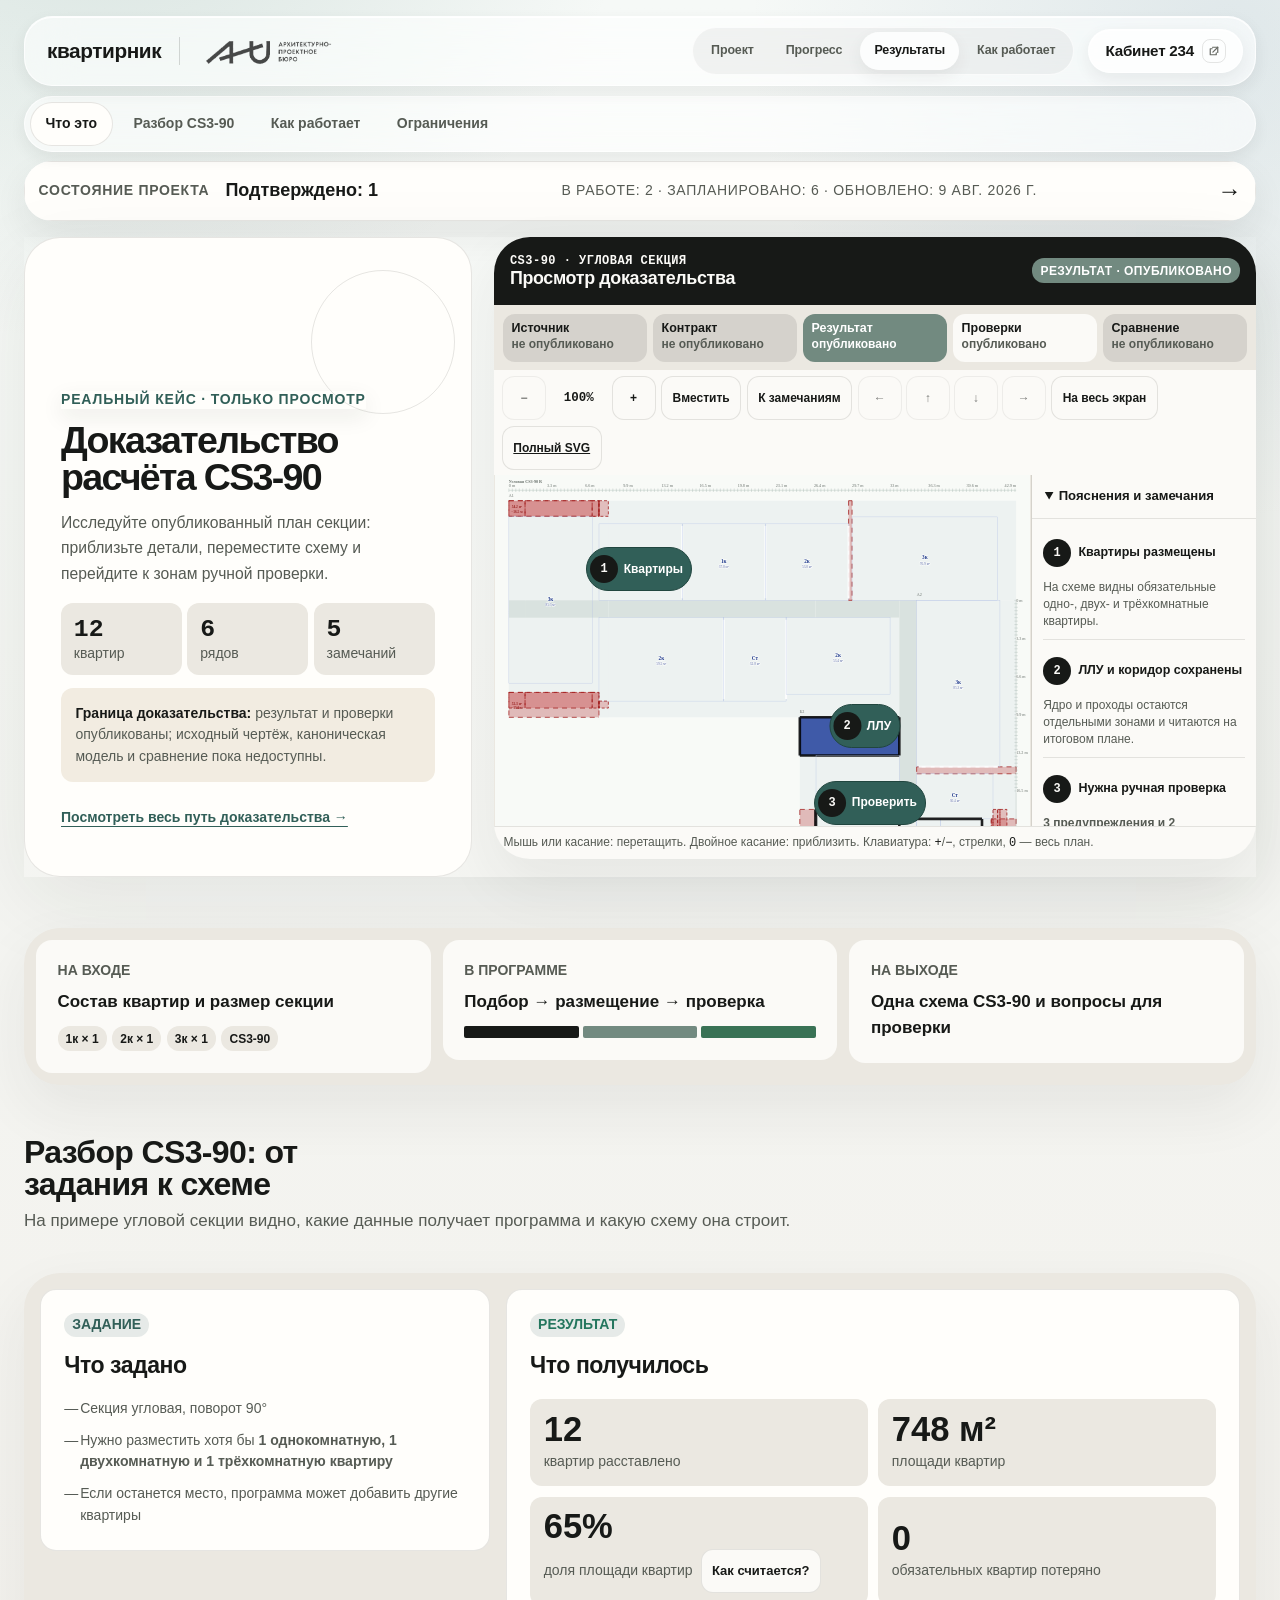
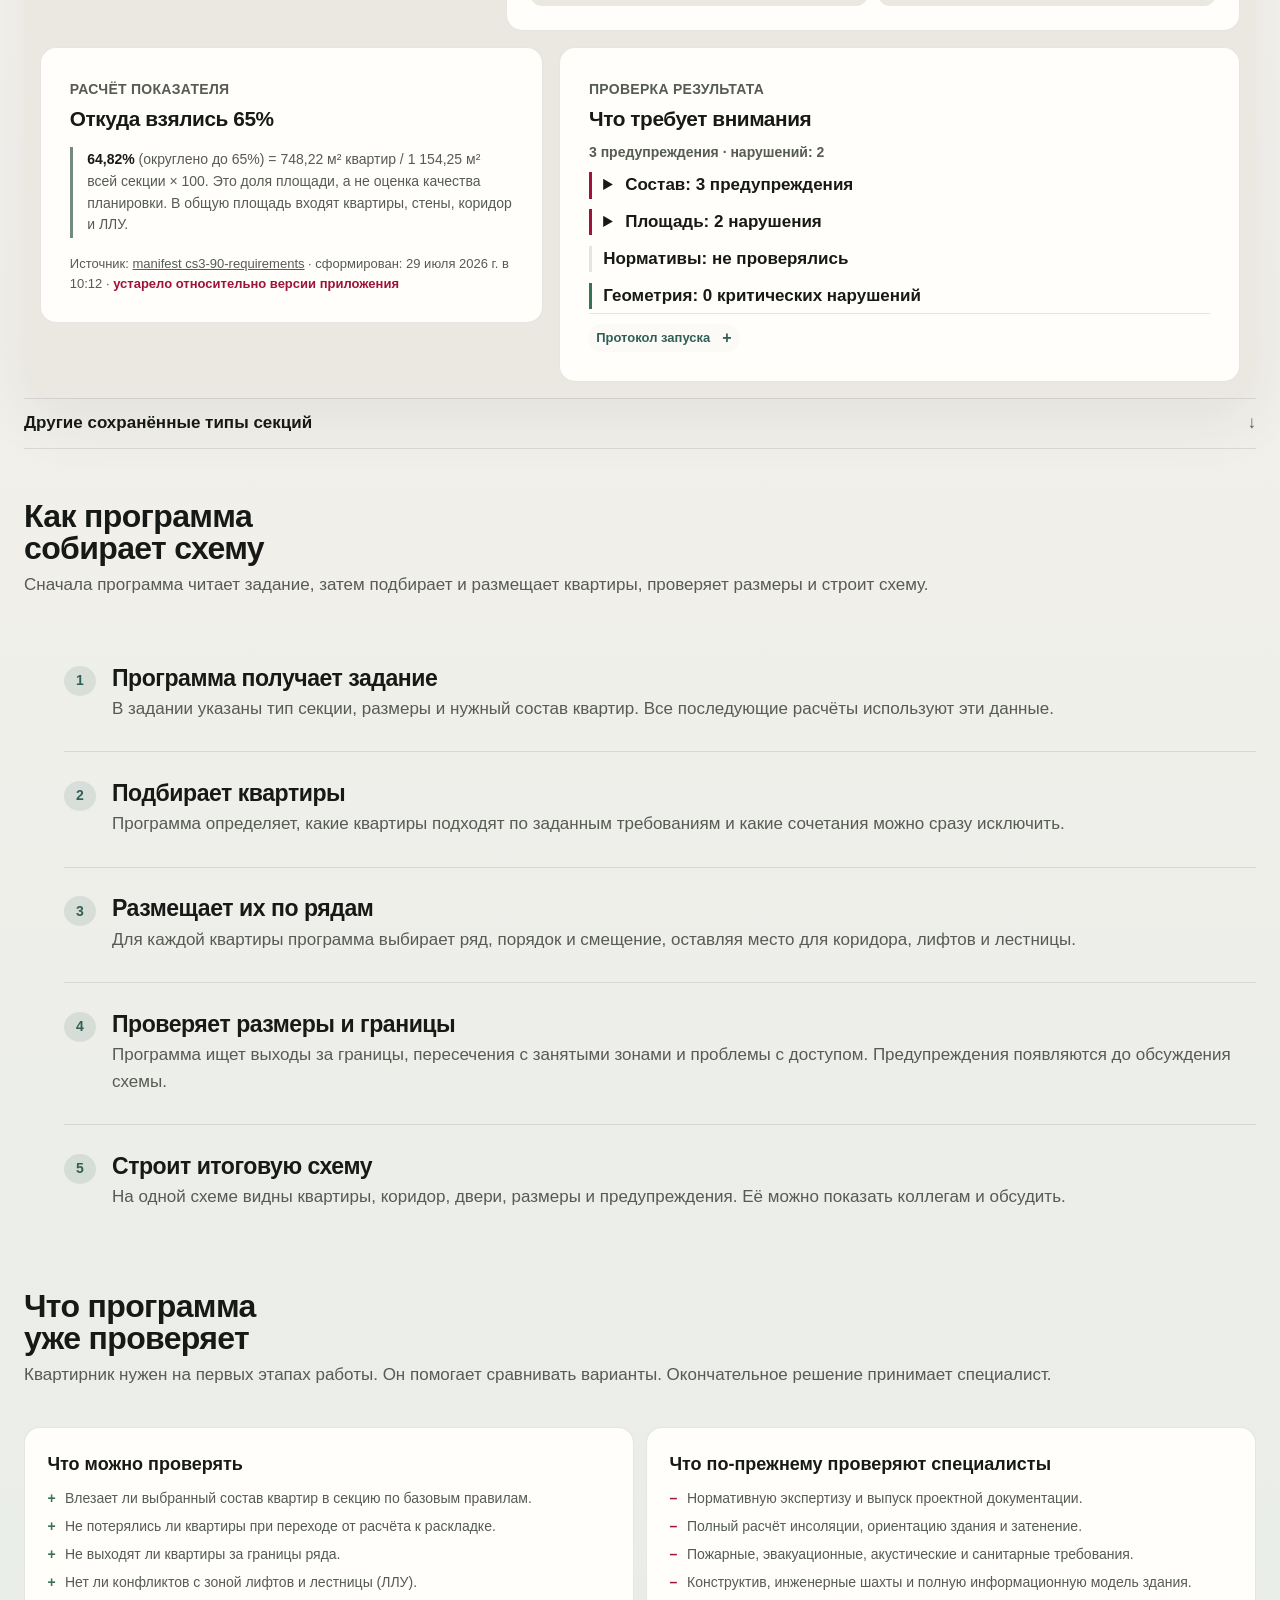
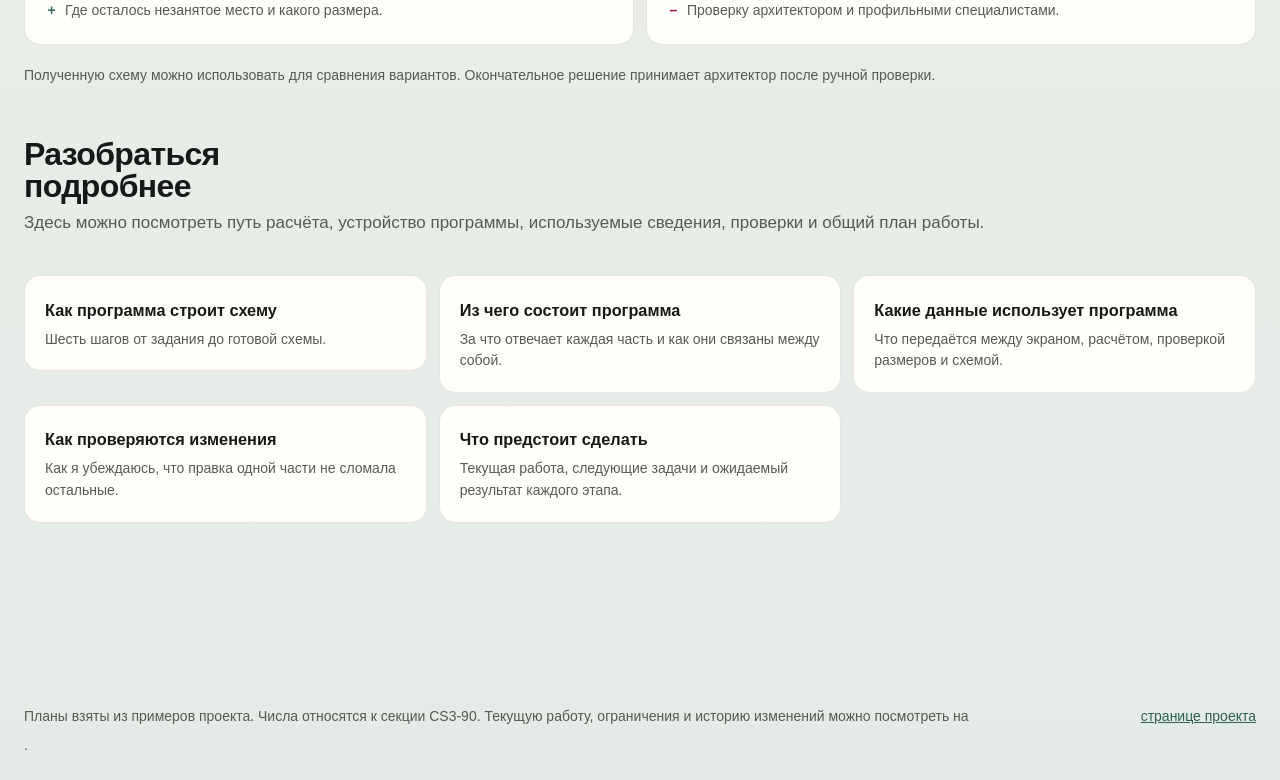
==== program-flow/index.html @ d6b48cad "витрина собрана из источника Публикация содержимого site/ из main 079763d. Дизайн-система 1.2.1, кан" ====
<!doctype html>
<html lang="ru">
<head>
  <meta charset="utf-8">
  <meta name="viewport" content="width=device-width, initial-scale=1">
  <meta name="description" content="Проверенный пример расчёта секции CS3-90: исходные данные, каноническая модель, результат, проверки и ограничения.">
  <meta property="og:title" content="Квартирник — Доказательства расчёта секции">
  <meta property="og:description" content="Проверенный пример расчёта секции CS3-90: исходные данные, каноническая модель, результат, проверки и ограничения.">
  <meta property="og:type" content="website">
  <meta property="og:locale" content="ru_RU">
  <meta property="og:url" content="https://kvartirnik-au.ru/program-flow/index.html">
  <meta property="og:image" content="https://kvartirnik-au.ru/program-flow/branding/kvartirnik-icon-180.png?v=liquid-glass-1">
  <meta property="og:image:alt" content="Логотип проекта «Квартирник»">
  <title>Квартирник — Доказательства расчёта секции</title>
  <link rel="icon" type="image/png" sizes="64x64" href="branding/kvartirnik-icon-64.png?v=liquid-glass-1">
  <link rel="apple-touch-icon" sizes="180x180" href="branding/kvartirnik-icon-180.png?v=liquid-glass-1">
  <link rel="canonical" href="https://kvartirnik-au.ru/program-flow/index.html">
  <link rel="preload" as="fetch" href="motion-scenarios.json">
  <link rel="stylesheet" href="program-flow-index-html.90c93a1a2427.css">
  <script type="module" src="nav-menu.js"></script>
  <script type="module" src="evidence-viewer.js"></script>
  <script src="project-pulse.js" defer></script>
  <script src="motion-runtime.js" defer></script>
</head>
<body class="evidence-page" data-motion-route="evidence" data-public-number-scope data-public-number-date="#projectPulseDate">
  <a class="skip-link" href="#mainContent">Перейти к содержанию</a>
  <header class="topbar">
    <div class="wrap nav">
      <a class="brand brand-logo" href="../" aria-label="На главную страницу квартирника">
        <strong>квартирник</strong>
        <span class="identity-divider" aria-hidden="true"></span>
        <span class="studio-signature" role="img" aria-label="АПБ ЭйЮ — архитектурно-проектное бюро">
          <img src="../program-flow/branding/au-apb-transparent.png" width="874" height="699" alt="" aria-hidden="true">
        </span>
      </a>
      <div class="nav-side">
        <details class="site-menu" open>
          <summary>Меню</summary>
          <nav class="links" aria-label="Основные разделы">
            <a href="../">Проект</a>
            <a href="roadmap.html#сейчас">Прогресс</a>
            <a href="index.html" aria-current="page">Результаты</a>
            <a href="process.html">Как работает</a>
          </nav>
        </details>
        <a class="cabinet-link" href="https://cab234-au.ru/" aria-label="Перейти на сайт Кабинет 234"><strong>Кабинет 234</strong><span class="cabinet-link__mark" aria-hidden="true"><svg viewBox="0 0 16 16"><path d="M6 3h7v7"/><path d="M13 3 6.5 9.5"/><path d="M11 10.5V13H3V5h2.5"/></svg></span></a>
      </div>
    </div>
  </header>
  <nav class="section-nav wrap" aria-label="Разделы доказательств">
  <a href="#что-это" aria-current="location">Что это</a>
  <a href="#пример">Разбор CS3-90</a>
  <a href="#как-работает">Как работает</a>
  <a href="#ограничения">Ограничения</a>
</nav>

  <main class="wrap" id="mainContent" tabindex="-1" data-accent-system="editorial-marker">
    <aside class="project-pulse-shell" data-project-pulse data-status-source="../data/project-status.json" data-status-href="roadmap.html" aria-label="Кратко о состоянии проекта" data-load-state="snapshot" data-snapshot-date="2026-08-09"><a class="project-pulse__link" href="roadmap.html" title="Снимок состояния от 9 августа 2026 г."><span class="project-pulse__kicker">Состояние проекта</span><span class="project-pulse__value"><b>Подтверждено: 1</b></span><span class="project-pulse__meta">в работе: 2 · запланировано: 6 · снимок: <time id="projectPulseDate" datetime="2026-08-09">9 августа 2026 г.</time></span><span class="project-pulse__arrow">→</span></a></aside>
    <section class="evidence-hero" id="что-это">
      <div class="evidence-hero__copy">
        <span class="badge">Реальный кейс · только просмотр</span>
        <h1>Доказательство расчёта CS3‑90</h1>
        <p class="lead">Исследуйте опубликованный план секции: приблизьте детали, переместите схему и перейдите к зонам ручной проверки.</p>
        <ul class="evidence-hero__facts" aria-label="Кратко о результате">
          <li><strong id="viewerApartmentCount">12</strong><span>квартир</span></li>
          <li><strong id="viewerRowCount">6</strong><span>рядов</span></li>
          <li><strong id="viewerWarningCount">5</strong><span>замечаний</span></li>
        </ul>
        <p class="evidence-hero__boundary"><strong>Граница доказательства:</strong> результат и проверки опубликованы; исходный чертёж, каноническая модель и сравнение пока недоступны.</p>
        <a class="evidence-hero__process-link" href="process.html#evidencePipeline">Посмотреть весь путь доказательства →</a>
      </div>

      <section
        class="evidence-viewer"
        id="пример"
        data-evidence-viewer
        data-status-source="../data/project-status.json"
        data-manifest-source="output/cs3-90-requirements.manifest.json"
        data-placement-source="output/cs3-90-requirements.placement.json"
        data-visual-kind="interactive-plan"
        aria-labelledby="viewerTitle"
      >
        <header class="evidence-viewer__header">
          <div>
            <span>CS3‑90 · угловая секция</span>
            <h2 id="viewerTitle">Просмотр доказательства</h2>
          </div>
          <strong class="evidence-viewer__live" data-viewer-live aria-live="polite">Результат · опубликовано</strong>
        </header>

        <div class="evidence-stage-tabs" role="tablist" aria-label="Стадии доказательства">
          <button type="button" role="tab" id="viewerTab-source" aria-controls="viewerPanel-source" aria-selected="false" tabindex="-1" data-viewer-stage="source" data-state="not-published" disabled>
            <span>Источник</span><small data-stage-status>не опубликовано</small>
          </button>
          <button type="button" role="tab" id="viewerTab-canonical" aria-controls="viewerPanel-canonical" aria-selected="false" tabindex="-1" data-viewer-stage="canonical" data-state="not-published" disabled>
            <span>Контракт</span><small data-stage-status>не опубликовано</small>
          </button>
          <button type="button" role="tab" id="viewerTab-result" aria-controls="viewerPanel-result" aria-selected="true" data-viewer-stage="result" data-state="published">
            <span>Результат</span><small data-stage-status>опубликовано</small>
          </button>
          <button type="button" role="tab" id="viewerTab-checks" aria-controls="viewerPanel-checks" aria-selected="false" tabindex="-1" data-viewer-stage="checks" data-state="published" disabled>
            <span>Проверки</span><small data-stage-status>опубликовано</small>
          </button>
          <button type="button" role="tab" id="viewerTab-diff" aria-controls="viewerPanel-diff" aria-selected="false" tabindex="-1" data-viewer-stage="diff" data-state="not-published" disabled>
            <span>Сравнение</span><small data-stage-status>не опубликовано</small>
          </button>
        </div>

        <section class="evidence-stage-panel evidence-stage-panel--unavailable" id="viewerPanel-source" role="tabpanel" aria-labelledby="viewerTab-source" data-viewer-panel="source" tabindex="0" hidden>
          <span aria-hidden="true">SRC</span>
          <div><h3>Исходный чертёж не опубликован</h3><p data-stage-summary>Для публичного кейса приложено задание JSON, но исходный DWG/DXF пока недоступен.</p></div>
        </section>
        <section class="evidence-stage-panel evidence-stage-panel--unavailable" id="viewerPanel-canonical" role="tabpanel" aria-labelledby="viewerTab-canonical" data-viewer-panel="canonical" tabindex="0" hidden>
          <span aria-hidden="true">CAN</span>
          <div><h3>Каноническая модель не опубликована</h3><p data-stage-summary>Отдельный снимок нормализованной геометрии для этого запуска пока не сформирован.</p></div>
        </section>

        <section class="evidence-stage-panel evidence-stage-panel--result" id="viewerPanel-result" role="tabpanel" aria-labelledby="viewerTab-result" data-viewer-panel="result">
          <div class="evidence-viewer__toolbar">
            <button type="button" data-viewer-action="zoom-out" aria-label="Уменьшить план" disabled>−</button>
            <output data-viewer-zoom aria-live="polite">100%</output>
            <button type="button" data-viewer-action="zoom-in" aria-label="Увеличить план" disabled>+</button>
            <button type="button" data-viewer-action="fit" disabled>Вместить</button>
            <button type="button" data-focus-callout="review" disabled>К замечаниям</button>
            <div class="evidence-viewer__pan-controls" role="group" aria-label="Сдвинуть увеличенный план">
              <button type="button" data-viewer-action="pan-left" data-pan-direction aria-label="Сдвинуть план влево" disabled>←</button>
              <button type="button" data-viewer-action="pan-up" data-pan-direction aria-label="Сдвинуть план вверх" disabled>↑</button>
              <button type="button" data-viewer-action="pan-down" data-pan-direction aria-label="Сдвинуть план вниз" disabled>↓</button>
              <button type="button" data-viewer-action="pan-right" data-pan-direction aria-label="Сдвинуть план вправо" disabled>→</button>
            </div>
            <button type="button" data-viewer-action="fullscreen" aria-pressed="false" disabled>На весь экран</button>
            <a class="evidence-viewer__full-result" id="viewerFullResultLink" href="output/cs3-90-requirements.svg?sha256=cde833e21aa5678b3d2f14e97151e0e2402e0425b251334f935367f6130e95ac">Полный SVG</a>
          </div>

          <div class="evidence-viewer__workspace">
            <div
              class="evidence-viewer__viewport"
              data-viewer-viewport
              tabindex="0"
              aria-label="План секции. Стрелки перемещают увеличенный план, плюс и минус меняют масштаб, ноль возвращает весь план."
              aria-describedby="viewerKeyboardHelp"
            >
              <div class="evidence-viewer__drawing" data-viewer-transform>
                <img
                  id="viewerResultImage"
                  src="output/cs3-90-requirements.preview.svg?sha256=9d8de40b9f3a5aa9edf4c6a9b626a3bb6ccf39d82072d8c7dad967655bdb84dc"
                  data-full-result-source="output/cs3-90-requirements.svg?sha256=cde833e21aa5678b3d2f14e97151e0e2402e0425b251334f935367f6130e95ac"
                  data-preview-sha256="9d8de40b9f3a5aa9edf4c6a9b626a3bb6ccf39d82072d8c7dad967655bdb84dc"
                  data-result-sha256="cde833e21aa5678b3d2f14e97151e0e2402e0425b251334f935367f6130e95ac"
                  width="1583"
                  height="1310"
                  alt="Схема CS3-90: квартиры размещены вокруг углового коридора, показаны ЛЛУ, размеры и зоны ручной проверки"
                  decoding="async"
                  draggable="false"
                >
                <button class="evidence-callout" type="button" style="--callout-x: 27%; --callout-y: 21%" data-callout="apartments" data-x="27" data-y="21" aria-label="Показать размещённые квартиры" aria-controls="viewerCalloutDetails" disabled>
                  <span>1</span><b>Квартиры</b>
                </button>
                <button class="evidence-callout" type="button" style="--callout-x: 69%; --callout-y: 56%" data-callout="core" data-x="69" data-y="56" aria-label="Показать лифтово-лестничный узел и коридор" aria-controls="viewerCalloutDetails" disabled>
                  <span>2</span><b>ЛЛУ</b>
                </button>
                <button class="evidence-callout evidence-callout--warning" type="button" style="--callout-x: 70%; --callout-y: 73%" data-callout="review" data-x="70" data-y="73" aria-label="Показать зону ручной проверки" aria-controls="viewerCalloutDetails" disabled>
                  <span>3</span><b>Проверить</b>
                </button>
              </div>
            </div>

            <details class="evidence-viewer__drawer" data-viewer-drawer id="viewerCalloutDetails" open>
              <summary>Пояснения и замечания</summary>
              <div class="evidence-viewer__drawer-body">
                <ol class="evidence-callout-list">
                  <li data-callout-detail="apartments">
                    <button type="button" data-focus-callout="apartments" disabled><span>1</span>Квартиры размещены</button>
                    <p>На схеме видны обязательные одно-, двух- и трёхкомнатные квартиры.</p>
                  </li>
                  <li data-callout-detail="core">
                    <button type="button" data-focus-callout="core" disabled><span>2</span>ЛЛУ и коридор сохранены</button>
                    <p>Ядро и проходы остаются отдельными зонами и читаются на итоговом плане.</p>
                  </li>
                  <li data-callout-detail="review">
                    <button type="button" data-focus-callout="review" disabled><span>3</span>Нужна ручная проверка</button>
                    <p><strong id="viewerWarningSummary">3 предупреждения и 2 нарушения.</strong> Они относятся к составу и площади; красные области помогают перейти к зонам для ручного осмотра, но не подменяют причины из протокола.</p>
                  </li>
                </ol>
                <div class="evidence-viewer__legend" aria-label="Обозначения состояний">
                  <span data-legend="confirmed">Подтверждено</span>
                  <span data-legend="review">Ручная проверка</span>
                  <span data-legend="unavailable">Не опубликовано</span>
                </div>
                <p class="evidence-viewer__meta">Построено: <time id="viewerGeneratedAt" datetime="2026-07-28T18:00:24.603Z">28 июля 2026 г.</time> · версия <code id="viewerApplicationCommit">undisclosed</code></p>
              </div>
            </details>
          </div>
          <p class="evidence-viewer__help" id="viewerKeyboardHelp">Мышь или касание: перетащить. Двойное касание: приблизить. Клавиатура: <kbd>+</kbd>/<kbd>−</kbd>, стрелки, <kbd>0</kbd> — весь план.</p>
        </section>

        <section class="evidence-stage-panel evidence-stage-panel--checks" id="viewerPanel-checks" role="tabpanel" aria-labelledby="viewerTab-checks" data-viewer-panel="checks" hidden>
          <div>
            <span>Опубликованный протокол</span>
            <h3>Что требует внимания</h3>
            <p>Автоматическая проверка сгруппировала пять замечаний по смыслу и отдельно указала, что нормативная пригодность не проверялась.</p>
          </div>
          <ul data-viewer-check-groups>
            <li data-state="warning"><strong>Состав</strong><span>3 предупреждения о желательных типах квартир.</span></li>
            <li data-state="failed"><strong>Площадь</strong><span>2 обязательных диапазона требуют проверки.</span></li>
            <li data-state="not-checked"><strong>Нормативы</strong><span>Не проверялись автоматически.</span></li>
            <li data-state="passed"><strong>Геометрия</strong><span>0 критических нарушений.</span></li>
          </ul>
          <div class="evidence-stage-panel__actions">
            <button type="button" data-focus-from-checks="review" disabled>Показать область ручного осмотра</button>
            <a href="output/cs3-90-requirements.manifest.json">Открыть полный протокол</a>
          </div>
        </section>

        <section class="evidence-stage-panel evidence-stage-panel--unavailable" id="viewerPanel-diff" role="tabpanel" aria-labelledby="viewerTab-diff" data-viewer-panel="diff" tabindex="0" hidden>
          <span aria-hidden="true">Δ</span>
          <div><h3>Сравнение с источником не опубликовано</h3><p data-stage-summary>Пока нет отдельного файла, который показывает расхождения исходника, канонической модели и результата.</p></div>
        </section>
      </section>
    </section>

    <section class="product-bridge" aria-labelledby="bridgeTitle">
      <h2 class="visually-hidden" id="bridgeTitle">От исходных требований к готовой схеме</h2>
      <article class="product-bridge__input">
        <span>На входе</span>
        <strong>Состав квартир и размер секции</strong>
        <div aria-label="Обязательно разместить по одной одно-, двух- и трёхкомнатной квартире в угловой секции CS3-90">
          <b>1к × 1</b><b>2к × 1</b><b>3к × 1</b><b>CS3‑90</b>
        </div>
      </article>
      <article class="product-bridge__process">
        <span>В программе</span>
        <strong>Подбор → размещение → проверка</strong>
        <div aria-hidden="true"><i></i><i></i><i></i></div>
      </article>
      <article class="product-bridge__output">
        <span>На выходе</span>
        <strong>Одна схема CS3‑90 и вопросы для проверки</strong>
      </article>
    </section>

    <section id="подробности" class="worked">
      <div class="section-head">
        <h2>Разбор CS3-90: от задания к схеме</h2>
        <p>На примере угловой секции видно, какие данные получает программа и какую схему она строит.</p>
      </div>
      <div class="worked-grid case-sheet">
        <section class="brief-card case-sheet__brief" aria-labelledby="caseBriefTitle">
          <span class="io-tag io-in">Задание</span>
          <h3 id="caseBriefTitle">Что задано</h3>
          <ul>
            <li>Секция угловая, поворот 90°</li>
            <li>Нужно разместить хотя бы <b>1 однокомнатную, 1 двухкомнатную и 1 трёхкомнатную квартиру</b></li>
            <li>Если останется место, программа может добавить другие квартиры</li>
          </ul>
        </section>
        <section class="result-card case-sheet__result" data-accent-panel aria-labelledby="caseResultTitle">
          <span class="io-tag io-out">Результат</span>
          <h3 id="caseResultTitle">Что получилось</h3>
          <ul class="result-nums">
            <li><b id="demoApartmentCount">12</b> квартир расставлено</li>
            <li><b id="demoSellableArea">748 м²</b> площади квартир</li>
            <li class="metric-explained"><b id="demoEfficiency">65%</b><span>доля площади квартир <a class="metric-help" href="#demoEfficiencyDefinition">Как считается?</a></span></li>
            <li><b id="demoRequiredLost">0</b> обязательных квартир потеряно</li>
          </ul>
        </section>
        <div class="case-sheet__audit">
          <section class="case-sheet__calculation" aria-labelledby="caseCalculationTitle">
            <span class="case-sheet__eyebrow">Расчёт показателя</span>
            <h3 id="caseCalculationTitle">Откуда взялись 65%</h3>
            <p class="metric-definition" id="demoEfficiencyDefinition"><b>64,82%</b> (округлено до 65%) = 748,22 м² квартир / 1 154,25 м² всей секции × 100. Это доля площади, а не оценка качества планировки. В общую площадь входят квартиры, стены, коридор и ЛЛУ.</p>
            <p class="evidence-result-meta" id="demoEvidenceContext">
              Источник: <a id="demoResultSource" href="output/cs3-90-requirements.manifest.json">manifest cs3-90-requirements</a>
              · сформирован: <span id="demoResultGeneratedAt">29 июля 2026 г. в 10:12</span>
              · <span id="demoEvidenceFreshness" data-state="stale">устарело относительно версии приложения</span>
            </p>
          </section>
          <section class="case-sheet__checks" aria-labelledby="caseChecksTitle">
            <span class="case-sheet__eyebrow">Проверка результата</span>
            <h3 id="caseChecksTitle">Что требует внимания</h3>
            <p class="honest" id="demoWarningSummary">3 предупреждения · нарушений: 2</p>
            <ol class="evidence-warning-groups" id="demoWarningGroups"><li data-state="warning"><details><summary><strong>Состав: 3 предупреждения</strong></summary><span>Желательные типы квартир не помещаются на выбранной стороне без переполнения.</span><ul><li><strong>Не помещается без переполнения выбранной стороны.</strong><span>Желательное требование: 4-комн. не помещается без переполнения выбранной стороны.</span></li><li><strong>Не помещается без переполнения выбранной стороны.</strong><span>Желательное требование: 4-комн. не помещается без переполнения выбранной стороны.</span></li><li><strong>Не помещается без переполнения выбранной стороны.</strong><span>Желательное требование: 4-комн. не помещается без переполнения выбранной стороны.</span></li></ul></details></li><li data-state="failed"><details><summary><strong>Площадь: 2 нарушения</strong></summary><span>Для указанных типов не нашлось размещённой квартиры в заданном диапазоне площади.</span><ul><li><strong>Нет размещённой квартиры в заданном диапазоне площади.</strong><span>1-комн.: нет поставленной квартиры в заданном диапазоне площади.</span></li><li><strong>Нет размещённой квартиры в заданном диапазоне площади.</strong><span>3-комн.: нет поставленной квартиры в заданном диапазоне площади.</span></li></ul></details></li><li data-state="not-checked"><strong>Нормативы: не проверялись</strong></li><li data-state="passed"><strong>Геометрия: 0 критических нарушений</strong></li></ol>
            <details class="technical-details technical-details--compact">
              <summary>Протокол запуска</summary>
              <dl>
                <dt>Версия приложения</dt><dd><code id="demoRunCommit">undisclosed</code></dd>
                <dt>Сформирован</dt><dd id="demoRunGeneratedAt">29 июля 2026 г. в 10:12</dd>
                <dt>Время</dt><dd id="demoRunDuration">1,45 с</dd>
                <dt>Вариантов</dt><dd id="demoRunVariants">384</dd>
                <dt>Проверки</dt><dd id="demoRunChecks">3 из 3 машинных проверок пройдено</dd>
              </dl>
              <p><a id="demoManifestLink" href="output/cs3-90-requirements.manifest.json">Открыть manifest JSON</a></p>
            </details>
          </section>
        </div>
      </div>
    </section>

    <details class="content-disclosure secondary-examples">
      <summary>Другие сохранённые типы секций</summary>
      <p>Они подтверждают работу построителя, но не смешиваются с каноническим кейсом CS3‑90.</p>
      <ul>
        <li><a href="output/llt-simple.svg" target="_blank" rel="noopener">Широтная секция</a></li>
        <li><a href="output/llg-simple.svg" target="_blank" rel="noopener">Меридиональная секция</a></li>
        <li><a href="output/cn3-90-corner.svg" target="_blank" rel="noopener">Угловая секция CN3‑90</a></li>
      </ul>
    </details>

    <section id="как-работает" class="how">
      <div class="section-head">
        <h2>Как программа собирает схему</h2>
        <p>Сначала программа читает задание, затем подбирает и размещает квартиры, проверяет размеры и строит схему.</p>
      </div>
      <ol class="steps">
        <li class="step-row">
          <div class="step-text"><span class="step-no">1</span><h3>Программа получает задание</h3><p>В задании указаны тип секции, размеры и нужный состав квартир. Все последующие расчёты используют эти данные.</p></div>
        </li>
        <li class="step-row">
          <div class="step-text"><span class="step-no">2</span><h3>Подбирает квартиры</h3><p>Программа определяет, какие квартиры подходят по заданным требованиям и какие сочетания можно сразу исключить.</p></div>
        </li>
        <li class="step-row">
          <div class="step-text"><span class="step-no">3</span><h3>Размещает их по рядам</h3><p>Для каждой квартиры программа выбирает ряд, порядок и смещение, оставляя место для коридора, лифтов и лестницы.</p></div>
        </li>
        <li class="step-row">
          <div class="step-text"><span class="step-no">4</span><h3>Проверяет размеры и границы</h3><p>Программа ищет выходы за границы, пересечения с занятыми зонами и проблемы с доступом. Предупреждения появляются до обсуждения схемы.</p></div>
        </li>
        <li class="step-row">
          <div class="step-text"><span class="step-no">5</span><h3>Строит итоговую схему</h3><p>На одной схеме видны квартиры, коридор, двери, размеры и предупреждения. Её можно показать коллегам и обсудить.</p></div>
        </li>
      </ol>
    </section>

    <section id="ограничения" class="limits">
      <div class="section-head">
        <h2>Что программа уже проверяет</h2>
        <p>Квартирник нужен на первых этапах работы. Он помогает сравнивать варианты. Окончательное решение принимает специалист.</p>
      </div>
      <div class="limits-grid">
        <div class="limit-card limit-do">
          <b>Что можно проверять</b>
          <ul>
            <li>Влезает ли выбранный состав квартир в секцию по базовым правилам.</li>
            <li>Не потерялись ли квартиры при переходе от расчёта к раскладке.</li>
            <li>Не выходят ли квартиры за границы ряда.</li>
            <li>Нет ли конфликтов с зоной лифтов и лестницы (ЛЛУ).</li>
            <li>Где осталось незанятое место и какого размера.</li>
          </ul>
        </div>
        <div class="limit-card limit-dont">
          <b>Что по-прежнему проверяют специалисты</b>
          <ul>
            <li>Нормативную экспертизу и выпуск проектной документации.</li>
            <li>Полный расчёт инсоляции, ориентацию здания и затенение.</li>
            <li>Пожарные, эвакуационные, акустические и санитарные требования.</li>
            <li>Конструктив, инженерные шахты и полную информационную модель здания.</li>
            <li>Проверку архитектором и профильными специалистами.</li>
          </ul>
        </div>
      </div>
      <p class="limit-note">Полученную схему можно использовать для сравнения вариантов. Окончательное решение принимает архитектор после ручной проверки.</p>
    </section>

    <section class="deeper">
      <div class="section-head">
        <h2>Разобраться подробнее</h2>
        <p>Здесь можно посмотреть путь расчёта, устройство программы, используемые сведения, проверки и общий план работы.</p>
      </div>
      <div class="cards">
        <a class="card link-card" href="process.html"><b>Как программа строит схему</b>Шесть шагов от задания до готовой схемы.</a>
        <a class="card link-card" href="teams.html"><b>Из чего состоит программа</b>За что отвечает каждая часть и как они связаны между собой.</a>
        <a class="card link-card" href="data.html"><b>Какие данные использует программа</b>Что передаётся между экраном, расчётом, проверкой размеров и схемой.</a>
        <a class="card link-card" href="checks.html"><b>Как проверяются изменения</b>Как я убеждаюсь, что правка одной части не сломала остальные.</a>
        <a class="card link-card" href="roadmap.html"><b>Что предстоит сделать</b>Текущая работа, следующие задачи и ожидаемый результат каждого этапа.</a>
      </div>
    </section>
  </main>

  <footer><div class="wrap">Планы взяты из примеров проекта. Числа относятся к секции CS3-90. Текущую работу, ограничения и историю изменений можно посмотреть на <a href="roadmap.html">странице проекта</a>.</div></footer>
</body>
</html>
---- program-flow/program-flow-index-html.90c93a1a2427.css ----
/* ==========================================================================
   Квартирник — карта платформы. Единая дизайн-система (Architectural Product
   Studio). Единый источник токенов и примитивов: этот файл подключают
   ВСЕ страницы карты, включая обложку internal-component
   Тёплый холст, тёмный архитектурный каркас, один гротеск + monospace-подписи,
   лаймовый маркер и спокойный сине-зелёный вспомогательный цвет.
   Типографика: системный гротеск + системный моноширинный шрифт. Страница
   не ждёт внешнего сервиса шрифтов и остаётся читаемой без сети.
   ========================================================================== */

:root {
  color-scheme: light;

  --canvas: #f3f5f1;
  --paper: #ffffff;
  --ink: #17211e;
  --ink-soft: #68736e;
  --muted: #596660;
  --fill: #e9eeea;
  --fill-deep: #dde5df;
  --hairline: #d7ded9;
  --acid: #c8f548;
  --panel: #17231f;
  --panel-soft: #22322c;
  --panel-ink: #f6f8f4;
  --teal: #2f7067;
  --teal-soft: #dbeae5;
  --danger: #a84534;
  --ok: #2c7658;
  --status-done: var(--ok);
  --status-doing: var(--acid);
  --status-blocked: var(--danger);
  --status-planned: var(--fill);
  --status-conditional: var(--ink-soft);

  --sans: "Segoe UI Variable Display", "Segoe UI", system-ui, Roboto, Helvetica, Arial, sans-serif;
  /* Cascadia Code draws an open-top "4" that reads as Cyrillic "ц" in small badges. */
  --mono: ui-monospace, "Segoe UI Mono", Consolas, "SFMono-Regular", Menlo, monospace;

  --fs-display: clamp(2.1rem, 5.6vw, 4.75rem);
  --fs-h2: clamp(1.35rem, 2.4vw, 2.1rem);
  --fs-h3: clamp(1.1rem, 1.5vw, 1.35rem);
  --fs-micro: 0.875rem;
  --track-display: -0.03em;
  --track-micro: 0.055em;

  --page: clamp(1.25rem, 4vw, 4.5rem);
  --section: clamp(3rem, 6vw, 5.5rem);

  --r-sm: 12px;
  --r-md: 24px;
  --r-lg: 32px;

  --ease: cubic-bezier(0.22, 0.61, 0.36, 1);
  --fast: 180ms;

  font-family: var(--sans);
}

* { box-sizing: border-box; }

body {
  margin: 0;
  background: var(--canvas);
  color: var(--ink);
  font-size: 1rem;
  line-height: 1.55;
  -webkit-font-smoothing: antialiased;
  text-rendering: optimizeLegibility;
  font-optical-sizing: auto;
  overflow-x: hidden;
}

img { max-width: 100%; }
a { color: inherit; }
h1, h2, h3, h4, p, figure, ul, ol, dl { margin: 0; }
ul { padding: 0; list-style: none; }

:focus-visible { outline: 2px solid var(--ink); outline-offset: 3px; border-radius: 2px; }

.skip-link {
  position: fixed;
  z-index: 100;
  top: 0.75rem;
  left: 0.75rem;
  min-height: 44px;
  padding: 0.65rem 1rem;
  transform: translateY(-180%);
  border-radius: var(--r-sm);
  color: var(--panel-ink);
  background: var(--panel);
  font-weight: 650;
}
.skip-link:focus { transform: translateY(0); }

.visually-hidden {
  position: absolute;
  width: 1px; height: 1px;
  padding: 0; margin: -1px;
  overflow: hidden;
  clip: rect(0 0 0 0);
  white-space: nowrap;
  border: 0;
}

.wrap {
  width: 100%;
  max-width: 1240px;
  margin-inline: auto;
  padding-inline: var(--page);
}
main.wrap { display: block; padding-bottom: var(--section); }
main.wrap > section,
main.wrap > .roadmap-progress,
main.wrap > .roadmap-filter { margin-top: var(--section); }
main.wrap > section:first-child { margin-top: clamp(2.5rem, 5vw, 4.5rem); }

/* ---- Типографические примитивы ---- */
.badge {
  display: inline-flex;
  align-items: center;
  gap: 0.5em;
  padding: 5px 11px;
  border-radius: var(--r-sm);
  background: var(--fill);
  font-family: var(--sans);
  font-size: var(--fs-micro);
  font-weight: 500;
  letter-spacing: 0.02em;
  text-transform: none;
  color: var(--muted);
}
.eyebrow {
  display: inline-flex;
  width: fit-content;
  margin: 0 0 0.65rem;
  padding: 5px 11px;
  border-radius: var(--r-sm);
  color: var(--muted);
  background: var(--fill);
  font-family: var(--sans);
  font-size: var(--fs-micro);
  font-weight: 500;
  letter-spacing: 0.02em;
  text-transform: none;
}
.lead {
  color: var(--muted);
  font-size: clamp(1.02rem, 1.35vw, 1.22rem);
  line-height: 1.55;
  max-width: 68ch;
}
.muted { color: var(--muted); }
.number-provenance {
  color: var(--muted);
  font-family: var(--sans);
  font-size: var(--fs-micro);
  line-height: 1.55;
}
.number-provenance code { font-size: 0.92em; }

h1 {
  font-size: var(--fs-display);
  font-weight: 600;
  line-height: 1.04;
  letter-spacing: var(--track-display);
  text-transform: none;
  text-wrap: pretty;
}
h2 { font-size: var(--fs-h2); font-weight: 650; letter-spacing: -0.01em; }
h3 { font-size: var(--fs-h3); font-weight: 650; }
code { font-family: var(--sans); }

.section-head { max-width: 70ch; margin-bottom: clamp(1.5rem, 3vw, 2.4rem); }
.section-head h2 { margin-bottom: 0.5rem; }
.section-head p { color: var(--muted); }
.page-head { max-width: 74ch; }
.page-head .badge { margin-bottom: 1rem; }
.page-head h1 { margin-bottom: 1rem; }

/* ==========================================================================
   Топбар / навигация
   ========================================================================== */
.topbar {
  position: sticky;
  top: 0;
  z-index: 20;
  background: rgba(255, 255, 255, 0.92);
  backdrop-filter: blur(8px);
  border-bottom: 1px solid var(--hairline);
}
.topbar .nav {
  display: flex;
  align-items: center;
  gap: 1.25rem;
  min-height: 60px;
  padding-block: 0;
}
.brand {
  display: inline-flex;
  align-items: center;
  gap: 0.55rem;
  text-decoration: none;
  color: var(--ink);
  font-weight: 700;
  letter-spacing: var(--track-display);
  white-space: nowrap;
}
.brand-logo { font-size: 1.02rem; }
.brand-logo span { font-weight: 700; letter-spacing: var(--track-display); color: var(--ink); }

.links {
  display: flex;
  flex-wrap: wrap;
  align-items: center;
  gap: 0.2rem 1.3rem;
  margin-left: auto;
}
.links > a {
  display: inline-flex;
  align-items: center;
  min-height: 44px;
  text-decoration: none;
  color: var(--ink);
  font-size: 0.94rem;
  padding: 0;
  border-bottom: 1px solid transparent;
  transition: color var(--fast) var(--ease), border-color var(--fast) var(--ease);
}
.links > a:hover { color: var(--muted); }
.links > a[aria-current] { border-color: var(--ink); }
.nav-dropdown a[aria-current] { color: var(--ink); background: var(--fill-deep); font-weight: 650; }

.site-menu { margin-left: auto; }
.site-menu > summary {
  display: none;
  list-style: none;
}
.site-menu > summary::-webkit-details-marker { display: none; }
.nav-trigger {
  cursor: pointer;
  font-size: 0.94rem;
  padding: 5px 0;
  list-style: none;
  user-select: none;
}
.nav-trigger::-webkit-details-marker { display: none; }
.nav-trigger::after { content: " ▾"; color: var(--muted); font-size: 0.7em; transition: transform var(--fast) var(--ease); }
.nav-menu[open] .nav-trigger::after { display: inline-block; transform: rotate(180deg); }
.nav-trigger.is-active { border-bottom: 1px solid var(--ink); }
.nav-menu { position: relative; }
.nav-dropdown {
  position: absolute;
  top: calc(100% + 8px);
  left: 0;
  min-width: 190px;
  display: grid;
  padding: 6px;
  border: 1px solid var(--hairline);
  border-radius: var(--r-md);
  background: var(--paper);
  box-shadow: 0 18px 40px rgba(26, 27, 29, 0.12);
  z-index: 5;
}
.nav-dropdown a {
  align-items: center;
  display: flex;
  min-height: 44px;
  text-decoration: none;
  color: var(--ink);
  font-size: 0.875rem;
  padding: 8px 10px;
  border-radius: var(--r-sm);
  transition: background var(--fast) var(--ease);
}
.nav-dropdown a:hover { background: var(--fill); }
.nav-dropdown--right { right: 0; left: auto; }

/* ==========================================================================
   Hero-варианты
   ========================================================================== */
.process-intro,
.hero-explain {
  display: grid;
  grid-template-columns: minmax(0, 1.05fr) minmax(0, 0.95fr);
  gap: clamp(1.5rem, 4vw, 3.5rem);
  align-items: center;
}
.process-copy .badge,
.hero-copy .badge { margin-bottom: 1rem; }
.process-copy h1,
.hero-copy h1 { margin-bottom: 1rem; }

.process-visual,
.plan-figure {
  margin: 0;
  border-radius: var(--r-md);
  background: var(--fill);
  padding: clamp(0.9rem, 2vw, 1.5rem);
}
.process-visual img,
.plan-figure img { display: block; width: 100%; height: auto; border-radius: var(--r-sm); background: var(--paper); }
.process-visual figcaption,
.plan-figure figcaption {
  margin-top: 0.75rem;
  font-family: var(--sans);
  font-size: var(--fs-micro);
  letter-spacing: 0.04em;
  color: var(--muted);
}
.worked-plan { background: var(--fill); }

/* Payoff (index) */
.payoff {
  display: flex;
  flex-wrap: wrap;
  align-items: stretch;
  gap: 0.75rem;
  margin-top: 1.6rem;
}
.payoff-item {
  flex: 1 1 200px;
  display: grid;
  gap: 0.25rem;
  padding: 0.9rem 1rem;
  border-radius: var(--r-md);
  background: var(--fill);
}
.payoff-item b { font-size: 1rem; }
.payoff-item span { color: var(--muted); font-size: 0.875rem; }
.payoff-win { background: var(--panel); color: var(--panel-ink); }
.payoff-win span { color: rgba(245, 246, 244, 0.62); }
.payoff-arrow { align-self: center; color: var(--ink-soft); font-size: 1.25rem; }

/* CTA (index) */
.landing-cta { display: flex; flex-wrap: wrap; gap: 0.55rem; margin-top: 1.7rem; }
.cta-primary, .cta-ghost {
  display: inline-flex;
  align-items: center;
  gap: 0.5em;
  min-height: 50px;
  padding: 0 1.5rem;
  border-radius: var(--r-sm);
  font-weight: 550;
  text-decoration: none;
  transition: background var(--fast) var(--ease);
}
.cta-primary { background: var(--acid); color: var(--ink); }
.cta-primary:hover { background: #b9ea1f; }
.cta-ghost { background: var(--fill); color: var(--ink); }
.cta-ghost:hover { background: var(--fill-deep); }

/* ==========================================================================
   Общие блоки: плашки, callout, легенда, следующий/предыдущий
   ========================================================================== */
.example, .project-brief {
  display: grid;
  gap: 0.5rem;
  padding: clamp(1rem, 2vw, 1.5rem);
  border-radius: var(--r-md);
  background: var(--fill);
}
.example p, .project-brief p { color: var(--ink); }
.example b, .project-brief b { color: var(--ink); }
.honest, .limit-note, .source-note, .filter-hint {
  color: var(--muted);
  font-size: 0.875rem;
  line-height: 1.55;
}
.limit-note { margin-top: 1.25rem; }
.source-note { margin-bottom: 1.25rem; }

.plan-legend {
  display: grid;
  gap: 0.4rem 1.5rem;
  padding: clamp(1rem, 2vw, 1.35rem) clamp(1rem, 2vw, 1.5rem);
  border-radius: var(--r-md);
  background: var(--fill);
}
.plan-legend b { grid-column: 1 / -1; }
.plan-legend ul { display: grid; gap: 0.45rem; }
.plan-legend li {
  display: flex;
  align-items: center;
  gap: 0.6rem;
  color: var(--muted);
  font-size: 0.875rem;
  cursor: default;
  border-radius: var(--r-sm);
  transition: color var(--fast) var(--ease);
}
.plan-legend li.is-cued { color: var(--ink); }
.sw { width: 14px; height: 14px; flex: 0 0 auto; border-radius: 3px; background: var(--ink-soft); }
.sw-apt { background: #4e84a6; }
.sw-llu { background: #6576ad; }
.sw-corr { background: #a36d1c; }
.sw-gap { background: var(--danger); }
.sw-ruler { background: var(--ink); }

.next {
  display: flex;
  flex-wrap: wrap;
  justify-content: space-between;
  gap: 0.75rem 1.5rem;
  margin-top: var(--section);
  padding-top: 1.3rem;
  border-top: 1px solid var(--hairline);
}
.next a {
  font-family: var(--sans);
  font-size: 0.875rem;
  font-weight: 650;
  letter-spacing: 0;
  text-decoration: none;
  color: var(--ink);
  padding: 6px 0;
}
.next a:hover { color: var(--muted); }

/* ==========================================================================
   Футер
   ========================================================================== */
footer {
  border-top: 1px solid var(--hairline);
  padding-block: clamp(1.6rem, 3vw, 2.4rem);
}
footer .wrap { color: var(--muted); font-size: 0.875rem; line-height: 1.6; }
footer a { color: var(--ink); }
footer code { font-family: var(--sans); font-size: 0.8125rem; background: var(--fill); padding: 1px 5px; border-radius: 3px; }

/* ==========================================================================
   Responsive
   ========================================================================== */
@media (max-width: 960px) {
  .topbar .nav { align-items: center; min-height: 64px; }
  .site-menu { position: relative; }
  .site-menu > summary {
    display: inline-flex;
    align-items: center;
    min-height: 44px;
    padding: 0 0.8rem;
    cursor: pointer;
    border: 1px solid var(--hairline);
    border-radius: var(--r-sm);
    font-weight: 650;
  }
  .site-menu > summary::after { margin-left: 0.5rem; content: "+"; }
  .site-menu[open] > summary::after { content: "−"; }
  .site-menu .links {
    position: absolute;
    max-height: calc(100vh - 6rem);
    overflow-y: auto;
    overscroll-behavior: contain;
    top: calc(100% + 0.5rem);
    right: 0;
    display: grid;
    width: min(22rem, calc(100vw - 2 * var(--page)));
    padding: 0.55rem;
    border: 1px solid var(--hairline);
    border-radius: var(--r-md);
    background: var(--paper);
    box-shadow: 0 18px 40px rgba(26, 27, 29, 0.12);
  }
  .site-menu .links > a { padding-inline: 0.8rem; border-bottom: 0; border-radius: var(--r-sm); }
  .site-menu .links > a:hover { background: var(--fill); }
  .site-menu .links .nav-menu { display: grid; }
  .site-menu .links .nav-trigger { display: flex; align-items: center; min-height: 44px; padding: 0 0.8rem; border-radius: var(--r-sm); }
  .site-menu .links .nav-trigger:hover { background: var(--fill); }
  .site-menu .links .nav-dropdown { position: static; min-width: 0; padding: 0 0 0.3rem 1.2rem; border: 0; border-radius: 0; box-shadow: none; }
  .process-intro, .hero-explain { grid-template-columns: minmax(0, 1fr); }
}
@media (max-width: 640px) {
  .topbar .nav { padding-block: 0.55rem; }
  .step-row { grid-template-columns: minmax(0, 1fr); }
  .payoff { flex-direction: column; }
  .payoff-arrow { transform: rotate(90deg); }
  .landing-cta a { width: 100%; justify-content: center; }
}

@media (prefers-reduced-motion: reduce) {
  *, *::before, *::after {
    animation-duration: 0.01ms !important;
    transition-duration: 0.01ms !important;
    scroll-behavior: auto !important;
  }
}

.section-nav {
  align-items: center;
  border-bottom: 1px solid var(--hairline);
  display: flex;
  gap: 0.35rem;
  min-height: 3rem;
  overflow-x: auto;
  scrollbar-width: thin;
}

.section-nav a {
  align-items: center;
  border-bottom: 2px solid transparent;
  color: var(--muted);
  display: inline-flex;
  flex: 0 0 auto;
  font-size: 0.875rem;
  min-height: 44px;
  padding: 0.1rem 0.65rem;
  text-decoration: none;
}

.section-nav a:hover,
.section-nav a:focus-visible,
.section-nav a[aria-current="page"],
.section-nav a[aria-current="location"] {
  border-bottom-color: var(--ink);
  color: var(--ink);
}

@media (max-width: 620px) {
  .section-nav {
    flex-wrap: wrap;
    margin-inline: 0;
    overflow-x: visible;
    padding-inline: 0;
    width: auto;
  }

  .section-nav a {
    flex: 1 1 auto;
    justify-content: center;
    text-align: center;
  }
}

/* ==========================================================================
   Карточные сетки (общий словарь)
   ========================================================================== */
.worked-grid {
  display: grid;
  grid-template-columns: minmax(260px, 0.8fr) minmax(0, 1.2fr);
  gap: clamp(0.75rem, 1.6vw, 1rem);
  align-items: start;
  padding: clamp(0.75rem, 1.6vw, 1rem);
  border: 0;
  border-radius: var(--r-lg);
  background: var(--fill);
}
.brief-card, .result-card {
  display: grid;
  gap: 0.75rem;
  align-content: start;
  min-width: 0;
  padding: clamp(1.15rem, 2.5vw, 1.8rem);
  border-radius: var(--r-md);
  background: var(--paper);
}
.brief-card ul { display: grid; gap: 0.65rem; margin-top: 0.25rem; }
.brief-card li { position: relative; padding-left: 1rem; color: var(--muted); font-size: 0.875rem; }
.brief-card li::before { position: absolute; left: 0; color: var(--ink-soft); content: "—"; }
.result-card .result-nums {
  display: grid;
  grid-template-columns: repeat(2, minmax(0, 1fr));
  gap: clamp(0.55rem, 1.2vw, 0.75rem);
  margin-top: 0.25rem;
  border: 0;
}
.result-nums li {
  display: flex;
  min-width: 0;
  min-height: 5.6rem;
  flex-direction: column;
  gap: 0.35rem;
  justify-content: center;
  padding: 0.9rem;
  border: 0;
  border-radius: var(--r-md);
  background: var(--fill);
  color: var(--muted);
  font-size: 0.875rem;
}
.result-nums li::before { content: none; }
.result-nums b { color: var(--ink); font-size: clamp(1.75rem, 3vw, 2.45rem); font-weight: 750; letter-spacing: 0; line-height: 0.95; font-variant-numeric: tabular-nums; }
.metric-explained span {
  display: flex;
  flex-wrap: wrap;
  gap: 0.4rem 0.55rem;
  align-items: center;
}
.metric-help {
  min-height: 1.85rem;
  padding: 0.25rem 0.6rem;
  border: 1px dashed currentColor;
  border-radius: 999px;
  background: var(--paper);
  color: var(--muted);
  cursor: help;
  font: 600 0.8125rem/1.1 var(--sans);
}
.metric-help:focus-visible { outline: 2px solid var(--ink); outline-offset: 3px; }
.case-sheet__audit {
  grid-column: 1 / -1;
  display: grid;
  grid-template-columns: minmax(0, 0.85fr) minmax(0, 1.15fr);
  gap: clamp(0.75rem, 1.6vw, 1rem);
  align-items: start;
  background: transparent;
}
.case-sheet__calculation,
.case-sheet__checks {
  min-width: 0;
  padding: clamp(1.15rem, 2.5vw, 1.8rem);
  border-radius: var(--r-md);
  background: var(--paper);
}
.case-sheet__eyebrow {
  color: var(--muted);
  font: var(--type-label-weight) var(--type-label-size) / var(--type-label-line) var(--type-label-font);
  letter-spacing: var(--type-label-track);
  text-transform: uppercase;
}
.case-sheet__audit h3 { margin: 0.35rem 0 0; font-size: clamp(1.05rem, 1.8vw, 1.3rem); }
.metric-definition {
  border-left: 3px solid var(--acid);
  color: var(--muted);
  font-size: 0.875rem;
  margin-top: 1rem;
  padding: 0.15rem 0 0.15rem 0.9rem;
}
.metric-definition b { color: var(--ink); }
.evidence-result-meta { margin-top: 1rem; color: var(--muted); font-size: 0.8125rem; line-height: 1.5; }
.evidence-result-meta [data-state="stale"] { color: var(--danger); font-weight: 650; }
.case-sheet__checks .honest { margin: 0.8rem 0 0; font: 700 0.875rem var(--sans); }
.evidence-warning-groups { display: grid; gap: 0.65rem; margin: 0.8rem 0 0; padding: 0; }
.evidence-warning-groups > li { display: grid; gap: 0.25rem; border-left: 3px solid var(--hairline); padding-left: 0.7rem; }
.evidence-warning-groups > li::before { content: none; }
.evidence-warning-groups > li[data-state="warning"],
.evidence-warning-groups > li[data-state="failed"] { border-color: var(--danger); }
.evidence-warning-groups > li[data-state="passed"] { border-color: var(--ok); }
.evidence-warning-groups summary { cursor: pointer; }
.evidence-warning-groups summary strong { margin-left: 0.25rem; }
.evidence-warning-groups details > span,
.evidence-warning-groups ul span { color: var(--muted); font-size: 0.8125rem; }
.evidence-warning-groups details > span { display: block; margin: 0.35rem 0 0 1.25rem; }
.evidence-warning-groups ul { display: grid; gap: 0.4rem; margin: 0.2rem 0 0; padding-left: 1rem; }
.evidence-warning-groups ul li { display: grid; gap: 0.1rem; font-size: 0.8125rem; }
.evidence-warning-groups ul li::before { content: none; }
.io-tag {
  justify-self: start;
  font: var(--type-label-weight) var(--type-label-size) / var(--type-label-line) var(--type-label-font);
  letter-spacing: var(--type-label-track);
  text-transform: uppercase;
  padding: 3px 8px;
  border-radius: var(--r-sm);
  background: var(--paper);
  color: var(--muted);
}
.io-in { color: #3a6f92; }
.io-out { color: var(--ok); }

/* Канонический путь: одна схема, рядом только компактные вход и результат. */
.product-bridge {
  display: grid;
  grid-template-columns: repeat(3, minmax(0, 1fr));
  gap: clamp(0.75rem, 1.4vw, 1rem);
  align-items: start;
  padding: clamp(0.65rem, 1.4vw, 0.9rem);
  overflow: hidden;
  border: 0;
  border-radius: var(--r-lg);
  background: var(--fill);
}
.product-bridge article {
  display: grid;
  gap: 0.7rem;
  align-content: start;
  padding: clamp(1rem, 2vw, 1.35rem);
  border-radius: var(--r-md);
  background: var(--paper);
}
.product-bridge article > span { color: var(--muted); font: 650 var(--fs-micro) var(--sans); text-transform: uppercase; }
.product-bridge__input > div { display: flex; flex-wrap: wrap; gap: 0.35rem; }
.product-bridge__input b { padding: 0.35rem 0.5rem; border-radius: var(--r-sm); background: var(--fill); font: 600 0.75rem var(--sans); }
.product-bridge__process > div { display: grid; grid-template-columns: repeat(3, 1fr); gap: 4px; }
.product-bridge__process i { height: 0.75rem; border-radius: 2px; background: var(--panel); }
.product-bridge__process i:nth-child(2) { background: var(--acid); }
.product-bridge__process i:nth-child(3) { background: var(--ok); }

.secondary-examples > p { max-width: 64ch; margin: 0.7rem 0; color: var(--muted); }
.secondary-examples ul { display: flex; flex-wrap: wrap; gap: 0.45rem 1rem; padding: 0 0 0.9rem; list-style: none; }
.secondary-examples a { color: var(--ink); }

/* Шаги «как это работает» (index) */
.steps { display: grid; gap: 0; }
.step-row {
  display: grid;
  grid-template-columns: minmax(0, 1fr);
  align-items: start;
  padding-block: clamp(1.1rem, 2.4vw, 1.8rem);
  border-top: 1px solid var(--hairline);
}
.step-row:first-child { border-top: 0; }
.step-text { display: grid; grid-template-columns: auto minmax(0, 1fr); gap: 0.35rem 1rem; }
.step-text .step-no { grid-row: 1 / span 2; }
.step-no {
  display: inline-grid;
  place-items: center;
  width: 30px; height: 30px;
  border-radius: 999px;
  background: var(--panel);
  color: var(--panel-ink);
  font-family: var(--sans);
  font-size: 0.875rem;
  font-weight: 600;
}
.step-text p { color: var(--muted); }

/* Пределы (index) */
.limits-grid { display: grid; grid-template-columns: repeat(2, minmax(0, 1fr)); gap: clamp(0.9rem, 2vw, 1.4rem); }
.limit-card {
  display: grid;
  gap: 0.6rem;
  align-content: start;
  padding: clamp(1rem, 2vw, 1.4rem);
  border: 1px solid var(--hairline);
  border-radius: var(--radius-card);
  background: var(--surface-card);
  box-shadow: var(--shadow-card);
}
.limit-card b { font-size: 1.125rem; font-weight: 650; }
.limit-card ul { display: grid; gap: 0.4rem; }
.limit-card li { color: var(--muted); font-size: 0.875rem; padding-left: 1.1rem; position: relative; }
.limit-do li::before { content: "+"; position: absolute; left: 0; color: var(--ok); font-weight: 700; }
.limit-dont li::before { content: "–"; position: absolute; left: 0; color: var(--danger); font-weight: 700; }

/* Ссылочные карточки (deeper) */
.cards { display: grid; grid-template-columns: repeat(3, minmax(0, 1fr)); gap: clamp(0.9rem, 1.8vw, 1.4rem); align-items: start; }
.card {
  display: grid;
  gap: 0.35rem;
  align-content: start;
  padding: clamp(0.9rem, 1.8vw, 1.25rem);
  border: 1px solid var(--hairline);
  border-radius: var(--radius-card);
  background: var(--surface-card);
  box-shadow: var(--shadow-card);
  text-decoration: none;
  color: var(--ink);
  font-size: 0.875rem;
  transition: background var(--fast) var(--ease);
}
.card:hover { background: var(--surface-card); }
.card b { font-size: 1.02rem; }
.link-card { color: var(--muted); }
.link-card b { color: var(--ink); margin-top: 0.1rem; }

/* ==========================================================================
   Общие «медиа в карточке» (card-visual, wide-visual, mascot-strip)
   ========================================================================== */
.card-visual {
  display: block;
  width: 100%;
  aspect-ratio: 16 / 10;
  object-fit: cover;
  border-radius: var(--r-md);
  background: var(--fill);
}
.wide-visual {
  display: block;
  width: 100%;
  aspect-ratio: 16 / 5;
  object-fit: cover;
  border-radius: var(--r-md);
  background: var(--fill);
  margin-bottom: 1.25rem;
}
.mascot-strip {
  display: block;
  width: 100%;
  aspect-ratio: 16 / 5;
  object-fit: cover;
  border-radius: var(--r-md);
  background: var(--fill);
}

/* ==========================================================================
   process.html — конвейер, воркшоп, урок, формула
   ========================================================================== */
.audience-brief, .audience-summary {
  display: grid;
  grid-template-columns: repeat(2, minmax(0, 1fr));
  gap: clamp(0.9rem, 2vw, 1.4rem);
  margin-block: 1.5rem;
}
.audience-brief > div, .audience-answer {
  display: grid;
  gap: 0.35rem;
  padding: clamp(1rem, 2vw, 1.3rem);
  border-radius: var(--r-md);
  background: var(--fill);
}
.audience-summary { grid-template-columns: repeat(3, minmax(0, 1fr)); }
.audience-brief b, .audience-answer b { font-size: 1rem; }
.audience-brief span, .audience-answer span { color: var(--muted); font-size: 0.875rem; }
.audience-brief code { padding: 3px 8px; border-radius: var(--r-sm); background: var(--panel); color: var(--panel-ink); font-size: 0.8125rem; }

/* ==========================================================================
   teams.html / data.html — модули и пакеты данных
   ========================================================================== */
.domain-grid, .object-grid {
  display: grid;
  grid-template-columns: repeat(3, minmax(0, 1fr));
  gap: clamp(0.9rem, 1.8vw, 1.4rem);
  align-items: start;
}
.domain, .object {
  display: grid;
  gap: 0.6rem;
  align-content: start;
  padding: clamp(1rem, 2vw, 1.35rem);
  border: 1px solid var(--hairline);
  border-radius: var(--radius-card);
  background: var(--surface-card);
  box-shadow: var(--shadow-card);
}
.domain h3, .object h3 { margin-top: 0.1rem; }
.object code + h3 { margin-top: -0.35rem; }          /* пакет-пилюля и заголовок = один блок */
.domain p, .object p { color: var(--muted); font-size: 0.875rem; }
/* Список «метка → значение» отделён волоском как футер-контракт карточки. */
.domain ul, .object ul { display: grid; gap: 0.5rem; padding-top: 0.85rem; border-top: 1px solid var(--hairline); }
.domain li, .object li { color: var(--muted); font-size: 0.875rem; line-height: 1.5; }
.domain li b, .object li b { color: var(--ink); font-weight: 600; }
/* Таблетка обнимает свою подпись. justify-self работает только в сетке, а
   в обычном потоке роль оставалась блоком во всю ширину карточки: капсула
   на 408px с тремя словами внутри выглядела полосой, а не таблеткой. */
.role {
  display: inline-flex;
  width: fit-content;
  align-items: center;
  justify-self: start;
  font: var(--type-label-weight) var(--type-label-size) / var(--type-label-line) var(--type-label-font);
  letter-spacing: var(--type-label-track);
  text-transform: uppercase;
  padding: 3px 8px;
  border-radius: var(--r-sm);
  background: var(--tint-bg, var(--paper));
  color: var(--tint-fg, var(--muted));
}
/* Доменный тинт: переменные ставятся на элементе с data-domain; потребители
   (чип роли, имя модуля в легенде маскотов и карточках плана) читают их.
   Пастель живёт только на этих мелких ярлыках — поверхности карточек остаются
   монохромными; текст держим тоном того же оттенка, контраст ≥4.5:1.
   assets — короткий алиас apartment-assets. */
[data-domain="ui"]               { --tint-bg: #e6eef7; --tint-fg: #345f89; }
[data-domain="domain"]           { --tint-bg: #ecebf7; --tint-fg: #514a99; }
[data-domain="apartment-assets"],
[data-domain="assets"]           { --tint-bg: #e7f1e7; --tint-fg: #3d6e41; }
[data-domain="solver"]           { --tint-bg: #f5eedd; --tint-fg: #7d5d22; }
[data-domain="planning"]         { --tint-bg: #e0efec; --tint-fg: #296f65; }
[data-domain="row-fill"]         { --tint-bg: #eef1df; --tint-fg: #5e6c2b; }
[data-domain="layout"]           { --tint-bg: #e4eff3; --tint-fg: #2e5f72; }
[data-domain="render"]           { --tint-bg: #f6e9e5; --tint-fg: #935140; }
[data-domain="metrics"]          { --tint-bg: #efe9f6; --tint-fg: #644894; }
[data-domain="debug"]            { --tint-bg: #e9edf1; --tint-fg: #4b5764; }
[data-domain="adapter"]          { --tint-bg: #f1ebe0; --tint-fg: #6d5330; }
[data-domain="integration"]      { --tint-bg: #e9edf1; --tint-fg: #46586b; }
[data-domain="system"]           { --tint-bg: #e8e8e5; --tint-fg: #3f403b; }
.object > code {
  justify-self: start;
  padding: 4px 9px;
  border-radius: var(--r-sm);
  background: var(--panel);
  color: var(--panel-ink);
  font-size: 0.875rem;
}
.domain li code { background: var(--fill-deep); color: var(--ink); padding: 1px 6px; border-radius: var(--r-sm); font-size: 0.875rem; }

/* ==========================================================================
   checks.html — квиз и карточки проверок
   ========================================================================== */
.quiz {
  padding: clamp(1.2rem, 2.5vw, 2rem);
  border-radius: var(--r-md);
  background: var(--fill);
}
.quiz h2 { margin-bottom: 0.35rem; }
.quiz-buttons { display: flex; flex-wrap: wrap; gap: 0.4rem; margin-block: 1rem; }
.quiz-buttons button {
  cursor: pointer;
  padding: 9px 13px;
  border: 1px solid var(--hairline);
  border-radius: var(--r-sm);
  background: var(--paper);
  color: var(--ink);
  font: inherit;
  font-size: 0.875rem;
  transition: border-color var(--fast) var(--ease), background var(--fast) var(--ease);
}
.quiz-buttons button:hover { border-color: var(--ink-soft); }
.quiz-buttons button.is-active { background: var(--ink); border-color: var(--ink); color: var(--paper); }
.quiz-answer {
  min-height: 2.5em;
  padding: 0.9rem 1rem;
  border-radius: var(--r-sm);
  background: var(--paper);
  color: var(--ink);
  font-size: 1rem;
}

.content-disclosure {
  border-block: 1px solid var(--hairline);
}
.content-disclosure > summary {
  display: flex;
  gap: 1rem;
  align-items: center;
  min-height: 48px;
  padding: 0.7rem 0;
  color: var(--ink);
  font-weight: 650;
  cursor: pointer;
  list-style: none;
}
.content-disclosure > summary::-webkit-details-marker { display: none; }
.content-disclosure > summary::after { content: "↓"; margin-left: auto; color: var(--muted); }
.content-disclosure[open] > summary::after { content: "↑"; }
.content-disclosure .checks { margin-top: 1rem; }

.checks { display: grid; grid-template-columns: repeat(2, minmax(0, 1fr)); gap: clamp(0.9rem, 1.8vw, 1.4rem); align-items: start; }
.check {
  display: grid;
  gap: 0.5rem;
  align-content: start;
  padding: clamp(1rem, 2vw, 1.35rem);
  border: 1px solid var(--hairline);
  border-radius: var(--radius-card);
  background: var(--surface-card);
  box-shadow: var(--shadow-card);
  color: var(--muted);
  font-size: 0.875rem;
  line-height: 1.55;
}
.check h3 { color: var(--ink); margin-top: 0.1rem; }
.check .card-visual { margin-block: 0.2rem; }
.check-cmds { display: flex; flex-wrap: wrap; align-items: center; gap: 0.4rem; }

/* ============================================================================
   Общая числовая линейка и адаптивное поведение компонентных сеток
   ========================================================================== */
.fact-rail {
  display: grid;
  grid-template-columns: repeat(3, minmax(0, 1fr));
  margin: clamp(1.5rem, 4vw, 3rem) 0;
  border-block: 1px solid var(--hairline);
}
.fact-rail > div {
  display: grid;
  grid-template-columns: auto minmax(0, 1fr);
  gap: 0.8rem;
  align-items: end;
  padding: 1rem clamp(0.8rem, 2vw, 1.4rem);
}
.fact-rail > div + div { border-left: 1px solid var(--hairline); }
.fact-rail dt {
  font-size: clamp(2.2rem, 4vw, 3.7rem);
  font-weight: 800;
  line-height: 0.85;
  letter-spacing: -0.07em;
  font-variant-numeric: tabular-nums;
}
.fact-rail dd {
  max-width: 25ch;
  color: var(--muted);
  font-family: var(--sans);
  font-size: var(--fs-micro);
  line-height: 1.45;
  text-transform: uppercase;
}

@media (max-width: 960px) {
  .worked-grid { grid-template-columns: minmax(0, 1fr); }
  .case-sheet__audit { grid-column: 1; grid-template-columns: minmax(0, 1fr); }
  .cards, .domain-grid, .object-grid { grid-template-columns: repeat(2, minmax(0, 1fr)); }
  .product-bridge { grid-template-columns: minmax(0, 1fr); }
  .audience-brief, .audience-summary { grid-template-columns: minmax(0, 1fr); }
}

@media (max-width: 640px) {
  .result-card .result-nums { grid-template-columns: minmax(0, 1fr); }
  .metric-help { min-width: 44px; min-height: 44px; }
  .cards, .fact-rail, .domain-grid, .limits-grid, .object-grid, .checks { grid-template-columns: minmax(0, 1fr); }
  .fact-rail > div { grid-template-columns: 3.2rem minmax(0, 1fr); align-items: center; }
  .fact-rail > div + div { border-top: 1px solid var(--hairline); border-left: 0; }
}

/* Единый спокойный слой для внутренних имён, файлов и команд.
   Цвет помогает найти технический блок, но смысл всегда написан словами. */
.technical-details {
  --technical-bg: var(--surface-card);
  --technical-fg: var(--teal);
  margin-top: 1rem;
  padding: var(--space-card);
  border: 1px solid var(--hairline);
  border-radius: var(--radius-card);
  background: var(--technical-bg);
  box-shadow: var(--shadow-card);
}

.technical-details[hidden] { display: none; }

.technical-details > summary {
  display: flex;
  gap: 0.75rem;
  align-items: center;
  justify-content: space-between;
  min-height: 2rem;
  cursor: pointer;
  list-style: none;
  color: var(--technical-fg);
  font-size: 0.875rem;
  font-weight: 700;
}

.technical-details > summary::-webkit-details-marker { display: none; }
.technical-details > summary::after { content: "+"; color: var(--technical-fg); font: 700 1rem var(--sans); }
.technical-details[open] > summary::after { content: "−"; }
.technical-details > summary:hover { color: var(--ink); }
.technical-details > summary:focus-visible { border-radius: 1px; }

.technical-details dl {
  display: grid;
  grid-template-columns: minmax(11rem, 0.55fr) minmax(0, 1fr);
  gap: 0.65rem 1rem;
  margin: 0.85rem 0 0;
  padding-top: 0.85rem;
  border-top: 1px solid color-mix(in srgb, var(--technical-fg) 25%, transparent);
}

.technical-details dt { color: var(--muted); }
.technical-details dd { min-width: 0; margin: 0; }

.technical-details p,
.technical-details .check-cmds {
  margin-top: 0.75rem;
  padding-top: 0.75rem;
  border-top: 1px solid color-mix(in srgb, var(--technical-fg) 25%, transparent);
}

.technical-details code {
  display: inline-block;
  max-width: 100%;
  margin: 0;
  padding: 3px 7px;
  overflow-wrap: anywhere;
  border-radius: var(--r-sm);
  color: var(--ink);
  background: rgba(255, 255, 255, 0.72);
  font-size: 0.875rem;
  white-space: normal;
}

/* A rule, not a box: reset all four sides before restoring the top hairline. */
.technical-details--compact {
  margin-top: 0.25rem;
  padding: 0.65rem 0 0;
  border: 0;
  border-top: 1px solid var(--hairline);
  border-radius: 0;
  background: transparent;
  box-shadow: none;
}

.technical-details--compact > summary {
  width: max-content;
  max-width: 100%;
  min-height: 1.75rem;
  justify-content: flex-start;
  padding: 0.2rem 0.45rem;
  border-radius: var(--r-sm);
  background: var(--technical-bg);
  font-size: 0.8125rem;
}

.technical-details--compact p,
.technical-details--compact .check-cmds {
  margin-top: 0.55rem;
  padding-top: 0;
  border-top: 0;
}
.technical-details--compact p { color: var(--ink); font-size: 0.875rem; line-height: 1.65; }
.check .technical-details { align-self: end; }
.check .technical-details .check-cmds { gap: 0.45rem; }
.quiz .technical-details { margin-top: 0.8rem; }

@media (max-width: 640px) {
  .technical-details { padding: 0.7rem 0.8rem; }
  .technical-details dl { grid-template-columns: minmax(0, 1fr); gap: 0.2rem; }
  .technical-details dd + dt { margin-top: 0.55rem; }
}

.project-pulse-shell {
  margin-top: clamp(0.65rem, 1.5vw, 1rem);
}

main.wrap > .project-pulse-shell + section {
  margin-top: clamp(2rem, 3vw, 3rem);
}

.project-pulse__link,
.project-pulse__loading,
.project-pulse__error {
  display: grid;
  grid-template-columns: auto minmax(170px, 0.7fr) minmax(220px, 1.4fr) auto;
  gap: 0.75rem 1rem;
  align-items: center;
  min-height: 3.25rem;
  padding: 0.65rem 0.85rem;
  border: 1px solid var(--hairline);
  background: rgba(255, 255, 255, 0.82);
  color: var(--ink);
  text-decoration: none;
}

.project-pulse__link:hover { border-color: rgba(47, 112, 103, 0.34); background: var(--fill); }

.project-pulse__kicker,
.project-pulse__meta,
.project-pulse__loading,
.project-pulse__error {
  color: var(--muted);
  font-family: var(--sans);
  font-size: var(--fs-micro);
  letter-spacing: 0.05em;
  text-transform: uppercase;
}

.project-pulse__kicker {
  font-family: var(--sans);
  font-weight: 650;
}

.project-pulse__value {
  font-size: 1rem;
  white-space: nowrap;
}

.project-pulse__value b {
  margin-right: 0.35rem;
  font-size: 1.125rem;
  font-variant-numeric: tabular-nums;
}

.project-pulse__arrow { font-size: 1.5rem; }

@media (max-width: 800px) {
  .project-pulse__link { grid-template-columns: auto minmax(0, 1fr) auto; }
  .project-pulse__meta { grid-column: 2; }
}

@media (max-width: 480px) {
  .project-pulse__link { grid-template-columns: minmax(0, 1fr) auto; }
  .project-pulse__kicker { grid-column: 1; grid-row: 1; }
  .project-pulse__arrow { grid-column: 2; grid-row: 1; }
  .project-pulse__value { grid-column: 1 / -1; grid-row: 2; }
  .project-pulse__meta { grid-column: 1 / -1; grid-row: 3; }
}

/* ==========================================================================
   Квартирник — карта платформы. Бренд-акценты (Digital Studio Monochrome).
   Основной вид задан в styles.css; здесь — мелкие фирменные детали.
   ========================================================================== */

::selection { background: var(--acid); color: var(--ink); }

.brand-logo { display: inline-flex; align-items: center; }

/* Тонкая кислотная планка под топбаром — единственный цветовой акцент шапки. */
.topbar { box-shadow: inset 0 -1px 0 var(--hairline); }

/* ==========================================================================
   Общая система акцентов публичного портала.
   Кислотный цвет работает как маркер редакторского выделения: фон, рейка
   или номер. Смысл всегда дублируется текстом, формой либо состоянием.
   ========================================================================== */

/* Текущий раздел остаётся понятным без цвета: есть подчёркивание и вес текста. */
.links > a[aria-current],
.nav-trigger.is-active {
  border-bottom: 3px solid var(--ink);
  background: none;
  box-shadow: inset 0 -5px 0 color-mix(in srgb, var(--acid) 28%, transparent);
  color: var(--ink);
  font-weight: 650;
}

/* Маркер входа на страницу: общий приём для обзора, документации и статуса. */
[data-accent-system="editorial-marker"] > section:first-of-type :is(.badge, .eyebrow) {
  border: 1px solid var(--ink);
  background: var(--acid);
  color: var(--ink);
}

/* Короткая рейка связывает заголовки разделов, не превращая их в карточки. */
[data-accent-system="editorial-marker"] :is(
  .section-head,
  .manager-heading,
  .status-heading,
  .current-focus__heading
) {
  position: relative;
  padding-top: 1rem;
}

[data-accent-system="editorial-marker"] :is(
  .section-head,
  .manager-heading,
  .status-heading,
  .current-focus__heading
)::before {
  position: absolute;
  inset: 0 auto auto 0;
  width: 2.6rem;
  height: 4px;
  background: var(--acid);
  content: "";
}

/* Главный доказательный контейнер каждой страницы получает одну верхнюю рейку. */
[data-accent-panel] {
  position: relative;
}

[data-accent-panel]::before {
  position: absolute;
  z-index: 1;
  inset: 0 0 auto;
  height: 4px;
  background: var(--acid);
  content: "";
  pointer-events: none;
}

details[data-accent-panel]:not([open])::before {
  display: none;
}

/* Числа во всех схемах читаются как один маршрут, а не как случайные
   подписи. Форма у них та же, что у номера шага в схеме частей: капсула.
   Радиус 2px с жирной рамкой был третьей формой внутри строки, у которой
   есть своё скругление, и первым бросался в глаза. */
[data-accent-system="editorial-marker"] .step-text .step-no,
[data-accent-system="editorial-marker"] .packet-stack__item > span:first-child,
[data-accent-system="editorial-marker"] .quality-gate > span:first-child {
  display: inline-grid;
  min-width: 2rem;
  min-height: 1.55rem;
  place-items: center;
  border: 0;
  border-radius: var(--radius-pill);
  background: var(--accent-soft);
  color: var(--accent-deep);
  font-weight: 700;
}

[data-accent-system="editorial-marker"] .step-text .step-no {
  width: 30px;
  height: 30px;
  border-radius: 50%;
}

/* Номер шага - подпись, а не отдельная плашка: радиус 2px и жирная рамка
   делали из неё третью форму внутри карточки, у которой уже есть своё
   скругление, а рядом стоят капсулы. */
[data-accent-system="editorial-marker"] .module-node::before {
  display: inline-grid;
  min-width: 1.8rem;
  min-height: 1.45rem;
  place-items: center;
  padding-inline: 0.4rem;
  border: 0;
  border-radius: var(--radius-pill);
  background: var(--accent-soft);
  color: var(--accent-deep);
  font-weight: 700;
}

/* Состояния интерактивных блоков сохраняют собственные текстовые индикаторы. */
[data-accent-system="editorial-marker"] .quiz-buttons button.is-active {
  border-bottom: 4px solid var(--acid);
}

[data-accent-system="editorial-marker"] .content-disclosure[open] > summary {
  border-bottom: 3px solid var(--acid);
}

[data-accent-system="editorial-marker"] .module-contract[open] > summary {
  padding-top: 1.15rem;
}

/* Итоговая ссылка получает акцент только при намеренном наведении или фокусе. */
[data-accent-system="editorial-marker"] .next a:last-child:hover,
[data-accent-system="editorial-marker"] .next a:last-child:focus-visible {
  background:
    linear-gradient(
      180deg,
      transparent 0 60%,
      color-mix(in srgb, var(--acid) 55%, var(--paper)) 60% 100%
    );
  color: var(--ink);
}

@media (max-width: 640px) {
  [data-accent-system="editorial-marker"] :is(
    .section-head,
    .manager-heading,
    .status-heading,
    .current-focus__heading
  ) {
    padding-top: 0.85rem;
  }

  [data-accent-system="editorial-marker"] :is(
    .section-head,
    .manager-heading,
    .status-heading,
    .current-focus__heading
  )::before {
    width: 2.2rem;
  }
}

@media (forced-colors: active) {
  .links > a[aria-current],
  .nav-trigger.is-active {
    border: 0;
    border-bottom: 3px solid CanvasText;
    background: Canvas;
    box-shadow: none;
    color: CanvasText;
  }

  [data-accent-system="editorial-marker"] > section:first-of-type :is(.badge, .eyebrow) {
    border: 2px solid CanvasText;
    background: Canvas;
    color: CanvasText;
  }

  [data-accent-panel]::before,
  [data-accent-system="editorial-marker"] :is(
    .section-head,
    .manager-heading,
    .status-heading,
    .current-focus__heading
  )::before {
    background: CanvasText;
  }
}

/* Read-only evidence viewer: a compact architectural light table for one published case. */
.evidence-page .project-pulse-shell {
  margin-block: 0.55rem;
}

.evidence-hero {
  display: grid;
  grid-template-columns: minmax(300px, 0.64fr) minmax(0, 1.36fr);
  gap: clamp(1rem, 2.5vw, 2.4rem);
  align-items: start;
  padding-block: clamp(0.7rem, 1.5vw, 1.2rem) clamp(2rem, 4vw, 3.5rem);
}

.evidence-hero__copy {
  display: grid;
  gap: 0.85rem;
  min-width: 0;
  padding-top: 0.25rem;
}

.evidence-hero__copy .badge {
  justify-self: start;
}

.evidence-hero__copy h1 {
  max-width: min(100%, 13ch);
  margin: 0;
  font-size: clamp(2.25rem, 3.4vw, 3.25rem);
  line-height: 0.98;
  letter-spacing: -0.025em;
  text-wrap: balance;
}

.evidence-hero__copy .lead {
  max-width: 39ch;
  margin: 0;
  font-size: clamp(0.98rem, 1.15vw, 1.08rem);
}

.evidence-hero__facts {
  display: grid;
  grid-template-columns: repeat(3, minmax(0, 1fr));
  margin: 0.2rem 0 0;
  padding: 0;
  border-block: 1px solid var(--hairline);
  list-style: none;
}

.evidence-hero__facts li {
  display: grid;
  gap: 0.1rem;
  padding: 0.65rem 0.55rem;
}

.evidence-hero__facts li + li {
  border-left: 1px solid var(--hairline);
}

.evidence-hero__facts strong {
  font: 750 clamp(1.15rem, 2vw, 1.55rem) var(--mono);
}

.evidence-hero__facts span,
.evidence-hero__boundary,
.evidence-hero__process-link {
  font-size: var(--fs-micro);
}

.evidence-hero__facts span,
.evidence-hero__boundary {
  color: var(--muted);
}

.evidence-hero__boundary {
  margin: 0;
  padding-left: 0.75rem;
  border-left: 3px solid var(--danger);
}

.evidence-hero__boundary strong {
  color: var(--ink);
}

.evidence-hero__process-link {
  justify-self: start;
  min-height: 44px;
  padding-block: 0.7rem;
  font-weight: 700;
  text-underline-offset: 4px;
}

.evidence-viewer {
  --viewer-confirmed: var(--acid);
  --viewer-review: #c96b16;
  --viewer-inverse-scale: 1;
  min-width: 0;
  overflow: hidden;
  border: 1px solid var(--ink);
  background: var(--paper);
}

.evidence-viewer__header {
  display: flex;
  gap: 1rem;
  align-items: center;
  justify-content: space-between;
  min-height: 3.25rem;
  padding: 0.55rem 0.8rem;
  color: var(--panel-ink);
  background: var(--panel);
}

.evidence-viewer__header > div {
  display: grid;
  gap: 0.1rem;
}

.evidence-viewer__header span,
.evidence-viewer__live {
  font: 700 0.75rem var(--mono);
  letter-spacing: 0.04em;
  text-transform: uppercase;
}

.evidence-viewer__header h2 {
  margin: 0;
  color: inherit;
  font-size: clamp(1rem, 1.4vw, 1.25rem);
}

.evidence-viewer__live {
  flex: 0 0 auto;
  padding: 0.35rem 0.5rem;
  color: var(--ink);
  background: var(--viewer-confirmed);
  font-family: var(--sans);
}

.evidence-stage-tabs {
  display: grid;
  grid-template-columns: repeat(5, minmax(0, 1fr));
  border-bottom: 1px solid var(--ink);
}

.evidence-stage-tabs button {
  display: grid;
  gap: 0.05rem;
  min-width: 0;
  min-height: 48px;
  padding: 0.45rem 0.55rem;
  border: 0;
  border-right: 1px solid var(--hairline);
  border-radius: 0;
  color: var(--ink);
  background: var(--paper);
  font-family: var(--sans);
  text-align: left;
  cursor: pointer;
}

.evidence-stage-tabs button:last-child {
  border-right: 0;
}

.evidence-stage-tabs button[data-state="not-published"] {
  background: repeating-linear-gradient(135deg, var(--fill) 0 8px, var(--paper) 8px 16px);
}

.evidence-stage-tabs button[aria-selected="true"] {
  box-shadow: inset 0 -4px 0 var(--viewer-confirmed);
}

.evidence-stage-tabs button[aria-selected="true"][data-state="not-published"] {
  box-shadow: inset 0 -4px 0 var(--muted);
}

.evidence-stage-tabs button:disabled {
  cursor: default;
  opacity: 0.78;
}

.evidence-stage-tabs span {
  overflow: hidden;
  font-size: 0.78rem;
  font-family: var(--sans);
  font-weight: 750;
  text-overflow: ellipsis;
  white-space: nowrap;
}

.evidence-stage-tabs small {
  overflow: hidden;
  color: var(--muted);
  font: 650 0.75rem var(--sans);
  text-overflow: ellipsis;
  white-space: nowrap;
}

.evidence-stage-panel[hidden] {
  display: none;
}

.evidence-stage-panel--result {
  min-width: 0;
}

.evidence-viewer__toolbar {
  display: flex;
  flex-wrap: wrap;
  gap: 0.35rem;
  align-items: center;
  min-height: 48px;
  padding: 0.35rem 0.5rem;
  border-bottom: 1px solid var(--hairline);
  background: var(--fill);
}

.evidence-viewer__pan-controls {
  display: inline-grid;
  grid-template-columns: repeat(4, 44px);
  gap: 0.25rem;
}

.evidence-viewer__toolbar :is(button, a),
.evidence-stage-panel__actions :is(button, a) {
  display: inline-flex;
  align-items: center;
  justify-content: center;
  min-width: 44px;
  min-height: 44px;
  padding: 0.45rem 0.65rem;
  border: 1px solid var(--ink);
  border-radius: 0;
  color: var(--ink);
  background: var(--paper);
  font: 700 0.75rem var(--sans);
  cursor: pointer;
}

.evidence-viewer__toolbar button:disabled,
.evidence-stage-panel__actions button:disabled {
  cursor: default;
  opacity: 0.55;
}

.evidence-viewer__toolbar output {
  min-width: 3.4rem;
  text-align: center;
  font: 750 0.78rem var(--mono);
}

.evidence-viewer__workspace {
  display: grid;
  grid-template-columns: minmax(0, 1fr) minmax(190px, 14rem);
  min-width: 0;
}

.evidence-viewer__viewport {
  display: grid;
  place-items: center;
  height: clamp(17.5rem, 39svh, 29rem);
  min-width: 0;
  overflow: hidden;
  border-right: 1px solid var(--hairline);
  background-color: #edf2ef;
  background-image:
    linear-gradient(rgba(48, 61, 55, 0.08) 1px, transparent 1px),
    linear-gradient(90deg, rgba(48, 61, 55, 0.08) 1px, transparent 1px);
  background-size: 20px 20px;
  cursor: grab;
  touch-action: pan-y pinch-zoom;
}

.evidence-viewer__viewport[data-dragging="true"] {
  cursor: grabbing;
}

.evidence-viewer__drawing {
  position: relative;
  width: 100%;
  height: 100%;
  transform-origin: center;
  transition: transform 180ms ease;
  will-change: transform;
}

.evidence-viewer__viewport[data-dragging="true"] .evidence-viewer__drawing {
  transition: none;
}

.evidence-viewer__drawing img {
  display: block;
  width: 100%;
  height: 100%;
  object-fit: contain;
  user-select: none;
}

.evidence-callout {
  position: absolute;
  top: var(--callout-y);
  left: var(--callout-x);
  display: grid;
  grid-template-columns: 1.75rem auto;
  gap: 0.35rem;
  align-items: center;
  min-width: 44px;
  min-height: 44px;
  padding: 0.2rem 0.5rem 0.2rem 0.2rem;
  border: 1px solid var(--ink);
  border-radius: 999px;
  color: var(--ink);
  background: var(--viewer-confirmed);
  box-shadow: 0 2px 0 var(--ink);
  transform: translate(-50%, -50%) scale(var(--viewer-inverse-scale));
  transform-origin: center;
  cursor: pointer;
}

.evidence-callout > span,
.evidence-callout-list button span {
  display: grid;
  place-items: center;
  width: 1.75rem;
  height: 1.75rem;
  border-radius: 50%;
  color: var(--panel-ink);
  background: var(--panel);
  font: 750 0.75rem var(--mono);
}

.evidence-callout b {
  font-size: 0.75rem;
  white-space: nowrap;
}

.evidence-callout--warning {
  color: #2b1706;
  background: #f3a64b;
}

.evidence-callout[aria-pressed="true"] {
  outline: 3px solid var(--paper);
  box-shadow: 0 0 0 5px var(--ink);
}

.evidence-viewer__drawer {
  min-width: 0;
  max-height: clamp(17.5rem, 39svh, 29rem);
  overflow: auto;
  background: var(--paper);
}

.evidence-viewer__drawer summary {
  min-height: 44px;
  padding: 0.7rem 0.8rem;
  border-bottom: 1px solid var(--hairline);
  font-size: 0.82rem;
  font-weight: 750;
  cursor: pointer;
}

.evidence-viewer__drawer-body {
  display: grid;
  gap: 0.7rem;
  padding: 0.7rem;
}

.evidence-callout-list {
  display: grid;
  gap: 0.55rem;
  margin: 0;
  padding: 0;
  list-style: none;
}

.evidence-callout-list li {
  display: grid;
  gap: 0.25rem;
  padding-bottom: 0.55rem;
  border-bottom: 1px solid var(--hairline);
}

.evidence-callout-list button {
  display: grid;
  grid-template-columns: 1.75rem minmax(0, 1fr);
  gap: 0.45rem;
  align-items: center;
  min-height: 45px;
  padding: 0;
  border: 0;
  color: var(--ink);
  background: transparent;
  font-size: 0.78rem;
  font-weight: 750;
  text-align: left;
  cursor: pointer;
}

.evidence-callout-list p,
.evidence-viewer__meta,
.evidence-viewer__help {
  margin: 0;
  color: var(--muted);
  font-size: 0.75rem;
  line-height: 1.4;
}

.evidence-callout-list li[data-active="true"] {
  padding-left: 0.5rem;
  border-left: 3px solid var(--viewer-confirmed);
}

.evidence-callout-list li[data-callout-detail="review"][data-active="true"] {
  border-left-color: var(--viewer-review);
}

.evidence-viewer__legend {
  display: grid;
  gap: 0.35rem;
}

.evidence-viewer__legend span {
  display: flex;
  gap: 0.45rem;
  align-items: center;
  font-size: 0.75rem;
}

.evidence-viewer__legend span::before {
  width: 0.75rem;
  height: 0.75rem;
  border: 1px solid var(--ink);
  content: "";
}

.evidence-viewer__legend [data-legend="confirmed"]::before {
  background: var(--viewer-confirmed);
}

.evidence-viewer__legend [data-legend="review"]::before {
  background: #f3a64b;
}

.evidence-viewer__legend [data-legend="unavailable"]::before {
  background: repeating-linear-gradient(135deg, var(--muted) 0 2px, var(--paper) 2px 4px);
}

.evidence-viewer__help {
  padding: 0.45rem 0.6rem;
  border-top: 1px solid var(--hairline);
}

.evidence-viewer__help kbd {
  color: var(--ink);
}

/* Viewer modes: unavailable/check states, fullscreen, responsive and accessibility adaptations. */
.evidence-stage-panel--unavailable {
  display: grid;
  grid-template-columns: auto minmax(0, 1fr);
  gap: 1rem;
  align-items: center;
  min-height: 22rem;
  padding: clamp(1.2rem, 4vw, 3rem);
  background: repeating-linear-gradient(135deg, var(--fill) 0 12px, var(--paper) 12px 24px);
}

.evidence-stage-panel--unavailable > span {
  display: grid;
  place-items: center;
  width: 4rem;
  height: 4rem;
  border: 1px dashed var(--muted);
  color: var(--muted);
  font: 750 0.9rem var(--mono);
}

.evidence-stage-panel--unavailable h3,
.evidence-stage-panel--checks h3 {
  margin: 0 0 0.35rem;
  font-size: clamp(1.2rem, 2vw, 1.65rem);
}

.evidence-stage-panel--unavailable p,
.evidence-stage-panel--checks p {
  max-width: 58ch;
  margin: 0;
  color: var(--muted);
}

.evidence-stage-panel--checks {
  display: grid;
  grid-template-columns: minmax(0, 0.9fr) minmax(260px, 1.1fr);
  gap: 1rem 1.5rem;
  min-height: 22rem;
  padding: clamp(1rem, 2vw, 1.5rem);
}

.evidence-stage-panel--checks > div > span {
  color: var(--muted);
  font: 700 0.75rem var(--sans);
  text-transform: uppercase;
}

.evidence-stage-panel--checks ul {
  display: grid;
  grid-template-columns: repeat(2, minmax(0, 1fr));
  gap: 0.55rem;
  margin: 0;
  padding: 0;
  list-style: none;
}

.evidence-stage-panel--checks li {
  display: grid;
  gap: 0.2rem;
  padding: 0.75rem;
  border: 1px solid var(--hairline);
  border-left: 4px solid var(--muted);
}

.evidence-stage-panel--checks li[data-state="warning"],
.evidence-stage-panel--checks li[data-state="failed"] {
  border-left-color: var(--viewer-review);
}

.evidence-stage-panel--checks li[data-state="passed"] {
  border-left-color: var(--viewer-confirmed);
}

.evidence-stage-panel--checks li span {
  color: var(--muted);
  font-size: 0.75rem;
}

.evidence-stage-panel__actions {
  grid-column: 1 / -1;
  display: flex;
  flex-wrap: wrap;
  gap: 0.6rem;
}

.evidence-stage-panel__actions a {
  text-decoration: underline;
  text-underline-offset: 3px;
}

.evidence-viewer:fullscreen {
  display: grid;
  grid-template-rows: auto auto minmax(0, 1fr);
  width: 100vw;
  height: 100vh;
  background: var(--paper);
}

.evidence-viewer:fullscreen .evidence-viewer__workspace,
.evidence-viewer:fullscreen .evidence-viewer__viewport,
.evidence-viewer:fullscreen .evidence-viewer__drawer {
  height: 100%;
  max-height: none;
}

.evidence-viewer:not([data-scale="1"]) .evidence-viewer__viewport {
  touch-action: pinch-zoom;
}

@media (max-width: 960px) {
  .evidence-hero {
    grid-template-columns: minmax(0, 1fr);
  }

  .evidence-hero__copy {
    grid-template-columns: minmax(0, 1fr) minmax(250px, 0.7fr);
    align-items: start;
  }

  .evidence-hero__copy :is(.badge, h1, .lead) {
    grid-column: 1;
  }

  .evidence-hero__facts {
    grid-column: 2;
    grid-row: 1 / span 3;
  }

  .evidence-hero__boundary,
  .evidence-hero__process-link {
    grid-column: 1 / -1;
  }

  .evidence-viewer__viewport,
  .evidence-viewer__drawer {
    height: clamp(20rem, 48svh, 31rem);
    max-height: clamp(20rem, 48svh, 31rem);
  }
}

@media (max-width: 720px) {
  .evidence-hero__copy {
    display: grid;
    grid-template-columns: minmax(0, 1fr);
  }

  .evidence-hero__copy > * {
    grid-column: 1;
  }

  .evidence-hero__facts {
    grid-row: auto;
  }

  .evidence-stage-tabs {
    grid-template-columns: repeat(2, minmax(0, 1fr));
  }

  .evidence-stage-tabs button {
    border-bottom: 1px solid var(--hairline);
  }

  .evidence-viewer__workspace {
    grid-template-columns: minmax(0, 1fr);
  }

  .evidence-viewer__viewport {
    height: min(55svh, 28rem);
    min-height: 19rem;
    border-right: 0;
  }

  .evidence-viewer__drawer {
    height: auto;
    max-height: 18rem;
    border-top: 1px solid var(--hairline);
  }

  .evidence-viewer__drawer:not([open]) {
    overflow: hidden;
  }

  .evidence-stage-panel--checks {
    grid-template-columns: minmax(0, 1fr);
    min-height: 0;
  }

  .evidence-stage-panel--checks ul {
    grid-template-columns: minmax(0, 1fr);
  }
}

@media (max-width: 460px) {
  .evidence-hero {
    padding-top: 0.45rem;
  }

  .evidence-hero__copy h1 {
    max-width: 15ch;
    font-size: clamp(2rem, 10vw, 2.65rem);
  }

  .evidence-viewer__header {
    align-items: flex-start;
  }

  .evidence-viewer__live {
    max-width: 10rem;
    text-align: right;
  }

  .evidence-viewer__toolbar {
    display: grid;
    grid-template-columns: 44px 3.4rem 44px repeat(2, minmax(0, 1fr));
  }

  .evidence-viewer__pan-controls {
    grid-column: 1 / -1;
    grid-template-columns: repeat(4, minmax(44px, 1fr));
  }

  .evidence-viewer__toolbar [data-viewer-action="fullscreen"] {
    grid-column: 1 / -1;
  }

  .evidence-viewer__full-result {
    grid-column: 1 / -1;
  }

  .evidence-viewer__toolbar button {
    padding-inline: 0.35rem;
  }

  .evidence-callout b {
    position: absolute;
    width: 1px;
    height: 1px;
    overflow: hidden;
    clip: rect(0 0 0 0);
    white-space: nowrap;
  }

  .evidence-callout {
    grid-template-columns: 1.75rem;
    padding-right: 0.2rem;
  }

  .evidence-stage-panel--unavailable {
    grid-template-columns: minmax(0, 1fr);
    min-height: 18rem;
  }
}

@media (prefers-reduced-motion: reduce) {
  .evidence-viewer__drawing {
    transition: none;
  }
}

@media (forced-colors: active) {
  .evidence-stage-tabs button[aria-selected="true"],
  .evidence-callout[aria-pressed="true"] {
    outline: 3px solid Highlight;
    outline-offset: -3px;
    box-shadow: none;
  }

  .evidence-callout,
  .evidence-viewer__live {
    forced-color-adjust: none;
    color: CanvasText;
    background: Highlight;
  }
}

/* ==========================================================================
   Kvartirnik product foundation
   Shared shell, typography, controls and surface language for all routes.
   Route-specific composition belongs to product-routes.css.
   ========================================================================== */

html {
  scroll-padding-top: 6.5rem;
}

body {
  background: var(--canvas);
  color: var(--ink);
}

body::before {
  position: fixed;
  z-index: -1;
  top: 8rem;
  right: -14rem;
  width: 30rem;
  height: 30rem;
  border: 1px solid rgba(47, 112, 103, 0.12);
  border-radius: 50%;
  content: "";
  pointer-events: none;
}

::selection {
  background: var(--acid);
  color: var(--ink);
}

:focus-visible {
  outline: 3px solid var(--acid);
  outline-offset: 4px;
  border-radius: var(--r-sm);
}

.wrap {
  max-width: 1320px;
}

main.wrap {
  padding-bottom: clamp(3rem, 6vw, 5rem);
}

main.wrap > section,
main.wrap > .roadmap-progress,
main.wrap > .roadmap-filter {
  margin-top: clamp(2rem, 4vw, 4rem);
}

.topbar {
  border: 0;
  background: var(--panel);
  color: var(--panel-ink);
  backdrop-filter: none;
}

.topbar .nav {
  min-height: 76px;
  gap: clamp(1rem, 3vw, 2.5rem);
}

.brand,
.brand-logo span {
  color: var(--panel-ink);
}

.brand-logo {
  font-size: clamp(1rem, 1.5vw, 1.12rem);
  letter-spacing: var(--track-display);
}

.links {
  gap: 0.35rem;
}

.links > a,
.nav-trigger {
  min-height: 44px;
  padding: 0.55rem 1rem;
  border: 1px solid transparent;
  border-radius: 999px;
  color: rgba(246, 248, 244, 0.76);
  font-size: 0.875rem;
  font-weight: 600;
  text-decoration: none;
}

.links > a:hover,
.nav-trigger:hover {
  border-color: rgba(246, 248, 244, 0.2);
  color: var(--panel-ink);
}

.links > a[aria-current],
.nav-trigger.is-active {
  border: 1px solid var(--acid);
  background: var(--acid);
  box-shadow: none;
  color: var(--ink);
  font-weight: 700;
}

.nav-dropdown {
  padding: 0.45rem;
  border: 1px solid rgba(246, 248, 244, 0.14);
  border-radius: 18px;
  background: var(--panel-soft);
  box-shadow: 0 24px 60px rgba(10, 18, 15, 0.24);
}

.nav-dropdown a {
  border-radius: 12px;
  color: var(--panel-ink);
}

.nav-dropdown a:hover,
.nav-dropdown a[aria-current] {
  background: rgba(246, 248, 244, 0.1);
  color: var(--panel-ink);
}

.section-nav {
  display: flex;
  gap: 0.35rem;
  margin-block: 0.8rem 0;
  overflow-x: auto;
  scrollbar-width: thin;
}

.section-nav a {
  flex: 0 0 auto;
  min-height: 44px;
  padding: 0.55rem 0.9rem;
  border: 0;
  border-radius: 999px;
  color: var(--muted);
  font-size: 0.875rem;
  font-weight: 650;
  text-decoration: none;
}

.section-nav a:hover {
  background: var(--fill);
  color: var(--ink);
}

.section-nav a[aria-current] {
  background: var(--panel);
  color: var(--panel-ink);
}

h1,
h2,
h3 {
  color: var(--ink);
  text-wrap: balance;
}

h1 {
  font-weight: 650;
  line-height: 0.98;
  letter-spacing: -0.045em;
}

h2 {
  font-size: clamp(1.65rem, 3vw, 2.7rem);
  line-height: 1.05;
  letter-spacing: -0.035em;
}

h3 {
  line-height: 1.12;
  letter-spacing: -0.02em;
}

.lead {
  line-height: 1.5;
}

.badge,
.eyebrow,
.role,
.io-tag {
  border: 0;
  border-radius: 999px;
  background: var(--teal-soft);
  color: var(--teal);
  font-weight: 700;
  letter-spacing: 0;
}

[data-accent-system="editorial-marker"] > section:first-of-type :is(.badge, .eyebrow) {
  border: 0;
  background: var(--acid);
  color: var(--ink);
}

.number-provenance {
  max-width: 80ch;
  color: var(--muted);
  font-size: 0.8125rem;
}

.number-provenance code { font-size: 1em; }

main.wrap > .number-provenance {
  margin-top: 1.25rem;
}

.project-pulse-shell {
  overflow: hidden;
  margin-top: 0.75rem;
  border: 0;
  border-radius: var(--r-sm);
  background: transparent;
  box-shadow: 0 12px 30px rgba(23, 33, 30, 0.05);
}

.project-pulse-shell a {
  border-radius: inherit;
}

.page-head,
.section-hero,
.process-intro {
  position: relative;
  overflow: hidden;
  max-width: none;
  border-radius: var(--r-lg);
}

.section-head {
  max-width: none;
}

[data-accent-system="editorial-marker"] :is(
  .section-head,
  .manager-heading,
  .status-heading,
  .current-focus__heading
) {
  padding-top: 0;
}

[data-accent-system="editorial-marker"] :is(
  .section-head,
  .manager-heading,
  .status-heading,
  .current-focus__heading
)::before,
[data-accent-panel]::before {
  display: none;
}

:where(
  .example,
  .project-brief,
  .card,
  .limit-card,
  .object,
  .check,
  .audience-answer,
  .technical-details,
  .module-contract,
  .status-panel
) {
  border: 1px solid rgba(23, 33, 30, 0.08);
  border-radius: var(--r-md);
  background: var(--paper);
  box-shadow: 0 14px 40px rgba(23, 33, 30, 0.055);
}

:where(
  .brief-card,
  .result-card,
  .evidence-board,
  .domain-overview,
  .quiz,
  .objects,
  .checks,
  .roadmap-progress,
  .roadmap-filter
) {
  border-radius: var(--r-lg);
}

.cta-primary,
.cta-ghost,
.text-cta,
button,
.evidence-links a,
.next a {
  min-height: 44px;
  border-radius: 999px;
}

.cta-primary {
  min-height: 52px;
  padding-inline: 1.35rem;
  background: var(--acid);
  color: var(--ink);
  font-weight: 750;
}

.cta-primary:hover {
  background: #b9e73c;
}

.cta-ghost {
  border: 1px solid var(--hairline);
  background: var(--paper);
}

.text-cta {
  display: inline-flex;
  align-items: center;
  padding-inline: 1rem;
  color: var(--ink);
  font-weight: 700;
  text-underline-offset: 4px;
}

.technical-details,
.content-disclosure,
.module-contract {
  overflow: clip;
}

:where(.technical-details, .content-disclosure, .module-contract) > summary {
  min-height: 48px;
  padding: 0.8rem 1rem;
  border-radius: inherit;
  font-weight: 700;
}

:where(.technical-details, .content-disclosure, .module-contract)[open] > summary {
  border-bottom: 1px solid var(--hairline);
  border-radius: 0;
  background: var(--fill);
}

input,
select,
textarea {
  min-height: 48px;
  border: 1px solid var(--hairline);
  border-radius: var(--r-sm);
  background: var(--paper);
  color: var(--ink);
  font: inherit;
}

.next {
  align-items: center;
  padding: 1rem;
  border: 1px solid var(--hairline);
  border-radius: var(--ds-radius-lg);
  background: rgba(255, 255, 255, 0.72);
}

main.wrap > section > .next:only-child {
  margin-top: 0;
}

.next a {
  display: inline-flex;
  align-items: center;
  padding-inline: 1rem;
}

@media (pointer: coarse), (max-width: 800px) {
  .brand,
  [role="button"] {
    min-height: 44px;
  }

  summary {
    min-height: 44px !important;
  }

  .brand,
  .fx-copy {
    display: inline-flex;
    align-items: center;
  }
}

footer {
  border: 0;
  background: var(--panel);
}

footer .wrap,
footer a {
  color: rgba(246, 248, 244, 0.72);
}

footer code {
  background: rgba(246, 248, 244, 0.1);
  color: var(--panel-ink);
}

@media (max-width: 960px) {
  .topbar .nav {
    min-height: 68px;
  }

  .site-menu > summary {
    border-color: rgba(246, 248, 244, 0.22);
    border-radius: 999px;
    color: var(--panel-ink);
  }

  .site-menu .links {
    padding: 0.65rem;
    border: 1px solid rgba(246, 248, 244, 0.14);
    border-radius: var(--ds-radius-lg);
    background: var(--panel);
    box-shadow: 0 24px 60px rgba(10, 18, 15, 0.28);
  }

  .site-menu .links > a {
    color: var(--panel-ink);
  }

  .site-menu[open] .links > a[aria-current] {
    color: var(--ink);
  }

  .site-menu .links > a:hover {
    background: rgba(246, 248, 244, 0.1);
  }

  .site-menu .links .nav-trigger {
    color: var(--panel-ink);
  }

  .site-menu .links .nav-dropdown {
    background: transparent;
  }
}

@media (max-width: 640px) {
  :root {
    --page: 1rem;
    --section: 3.5rem;
    --r-md: 20px;
    --r-lg: 24px;
  }

  .topbar .nav {
    padding-block: 0.5rem;
  }

  .brand-logo {
    font-size: 1rem;
  }

  .section-nav {
    margin-top: 0.65rem;
    padding-bottom: 0.35rem;
  }

  h1 {
    letter-spacing: -0.04em;
  }
}

@media (forced-colors: active) {
  .topbar,
  footer,
  .section-nav a[aria-current] {
    background: Canvas;
    color: CanvasText;
  }

  .brand,
  .brand-logo span,
  .links > a,
  .nav-trigger,
  footer .wrap,
  footer a {
    color: CanvasText;
  }

  .links > a[aria-current],
  .nav-trigger.is-active,
  .badge,
  .eyebrow {
    border: 2px solid CanvasText;
    background: Canvas;
    color: CanvasText;
  }
}

/* Evidence route: a plan viewer with a calm, architectural product frame. */
.evidence-page .project-pulse-shell { margin-bottom: 1rem; }
.evidence-page .project-pulse-shell + .evidence-hero { margin-top: 1rem; }

.evidence-hero {
  grid-template-columns: minmax(min(100%, 27rem), 0.74fr) minmax(0, 1.26fr);
  gap: clamp(1rem, 1.8vw, 1.4rem);
  padding-block: 0;
}

.evidence-hero__copy {
  position: relative;
  align-content: end;
  min-height: 640px;
  padding: clamp(1.4rem, 3vw, 2.25rem);
  overflow: hidden;
  border-radius: var(--r-lg);
  background: var(--panel);
}

.evidence-hero__copy::after {
  position: absolute;
  top: 2rem;
  right: 1rem;
  width: 9rem;
  height: 9rem;
  border: 1px solid rgba(200, 245, 72, 0.28);
  border-radius: 50%;
  content: "";
}

.evidence-hero__copy h1 {
  max-width: 100%;
  color: var(--panel-ink);
  font-size: clamp(2.35rem, 2.8vw, 3.1rem);
  letter-spacing: 0;
  overflow-wrap: normal;
  text-wrap: balance;
}

.evidence-hero__copy .lead,
.evidence-hero__copy .evidence-hero__facts span,
.evidence-hero__copy .evidence-hero__boundary {
  color: rgba(246, 248, 244, 0.68);
}

.evidence-hero__facts { gap: 0.35rem; border: 0; }

.evidence-hero__facts li {
  min-width: 0;
  padding: 0.8rem;
  border: 0;
  border-radius: var(--radius-compact);
  background: rgba(246, 248, 244, 0.08);
}

.evidence-hero__facts span {
  line-height: 1.2;
  overflow-wrap: normal;
}

.evidence-hero__facts li + li { border: 0; }

.evidence-hero__facts strong,
.evidence-hero__boundary strong,
.evidence-hero__process-link { color: var(--panel-ink); }

.evidence-hero__boundary {
  padding: 0.9rem;
  border: 0;
  border-radius: var(--radius-compact);
  background: rgba(168, 69, 52, 0.2);
}

.evidence-viewer {
  overflow: hidden;
  border: 0;
  border-radius: var(--r-lg);
  background: var(--paper);
  box-shadow: var(--shadow-shell);
}

.evidence-viewer__header { min-height: 68px; padding-inline: 1rem; }

.evidence-viewer__live,
.evidence-stage-tabs button,
.evidence-viewer__toolbar :is(button, a),
.evidence-stage-panel__actions :is(button, a) { border-radius: var(--radius-compact); }

.evidence-stage-tabs {
  gap: 0.35rem;
  padding: 0.55rem;
  border: 0;
  background: var(--fill);
}

.evidence-stage-tabs button {
  align-content: start;
  border: 0;
  background: var(--paper);
}

.evidence-stage-tabs span,
.evidence-stage-tabs small {
  overflow: visible;
  line-height: 1.2;
  text-overflow: clip;
  white-space: normal;
}

.evidence-stage-tabs span {
  overflow-wrap: anywhere;
}

.evidence-stage-tabs small {
  overflow-wrap: break-word;
}

.evidence-stage-tabs button[aria-selected="true"] { background: var(--acid); box-shadow: none; }
.evidence-stage-tabs button[data-state="not-published"] { background: var(--fill-deep); }
.evidence-viewer__toolbar { border: 0; background: var(--paper); }

.evidence-viewer__toolbar :is(button, a),
.evidence-stage-panel__actions :is(button, a) { border-color: var(--hairline); }

.evidence-viewer__viewport,
.evidence-viewer__workspace { background: var(--fill); }

.worked-grid {
  grid-template-columns: minmax(16rem, 0.76fr) minmax(0, 1.24fr);
  gap: 1rem;
  padding: 1rem;
  border: 0;
  border-radius: var(--r-lg);
  background: var(--fill);
}

.brief-card,
.result-card {
  min-width: 0;
  gap: 1rem;
  padding: clamp(1.1rem, 2vw, 1.45rem);
  border: 1px solid rgba(23, 33, 30, 0.07);
  border-radius: var(--r-md);
  box-shadow: var(--shadow-card);
}

.result-card .result-nums {
  grid-template-columns: repeat(2, minmax(0, 1fr));
  gap: 0.65rem;
  margin-top: 0.35rem;
  border: 0;
}

.result-nums li {
  min-width: 0;
  min-height: 5.4rem;
  justify-content: center;
  padding: 0.85rem;
  border: 0;
  border-radius: var(--radius-compact);
  background: var(--fill);
}

.result-nums b {
  font-size: clamp(1.8rem, 2.7vw, 2.35rem);
}

.metric-explained span {
  display: flex;
  flex-wrap: wrap;
  gap: 0.35rem 0.5rem;
  align-items: center;
}

.metric-help {
  display: inline-flex;
  min-height: 44px;
  align-items: center;
  padding: 0.25rem 0.65rem;
  border: 1px solid var(--hairline);
  border-radius: var(--radius-pill);
  background: var(--paper);
  color: var(--ink);
  cursor: pointer;
  text-decoration: none;
}

.metric-help:hover {
  border-color: var(--ink);
}

.metric-help:focus-visible {
  border-radius: var(--radius-pill);
}

.case-sheet__audit { gap: 1rem; background: transparent; }
.case-sheet__calculation,
.case-sheet__checks {
  min-width: 0;
  border: 1px solid rgba(23, 33, 30, 0.07);
  border-radius: var(--r-md);
  box-shadow: var(--shadow-card);
}
.product-bridge,
.limits-grid,
.cards { gap: 0.75rem; }

.product-bridge {
  padding: 0.75rem;
  border: 0;
  border-radius: var(--r-lg);
  background: var(--fill);
}

.product-bridge article { border-radius: var(--radius-card); }

@media (max-width: 1180px) {
  .evidence-hero { grid-template-columns: minmax(0, 1fr); }
  .evidence-hero__copy { min-height: 420px; }
}

@media (min-width: 721px) and (max-width: 960px) {
  .evidence-hero__facts { grid-template-columns: minmax(0, 1fr); }
}

@media (max-width: 420px) {
  .evidence-hero__facts li { padding-inline: 0.55rem; }
  /* Минимум 0.75rem — это 12px, пол читаемости дизайн-системы. На 0.72rem
     подписи «квартир», «рядов», «замечаний» уезжали на 11.5px: цифру рядом
     видно, а что она означает — уже нет. */
  .evidence-hero__facts span { font-size: clamp(0.75rem, 3.1vw, var(--fs-micro)); }
}

@media (max-width: 640px) {
  .evidence-hero__copy { min-height: 380px; padding: 1.2rem; }
  .evidence-hero__copy h1 { font-size: clamp(2rem, 9.5vw, 2.55rem); }
  .evidence-stage-tabs { grid-template-columns: repeat(2, minmax(0, 1fr)); }
  .evidence-stage-tabs button:last-child { grid-column: 1 / -1; }
  .evidence-viewer__header { align-items: flex-start; flex-direction: column; }
  .result-card .result-nums { grid-template-columns: repeat(2, minmax(0, 1fr)); }
  .metric-help { min-width: 44px; min-height: 44px; }
  .worked-grid,
  .case-sheet__audit,
  .product-bridge,
  .limits-grid,
  .cards { grid-template-columns: minmax(0, 1fr); }
}

@media (max-width: 360px) {
  .worked-grid { padding: 0.65rem; }
  .brief-card,
  .result-card,
  .case-sheet__calculation,
  .case-sheet__checks { padding: 1rem; }
  .result-card .result-nums { grid-template-columns: minmax(0, 1fr); }
}

@media (forced-colors: active) {
  .evidence-hero__copy { border: 2px solid CanvasText; background: Canvas; color: CanvasText; }
  .evidence-hero__copy :is(h1, p, a, strong) { color: CanvasText; }
}

/* ==========================================================================
   Kvartirnik product polish
   Shared finishing layer for depth, hierarchy and calm interactive feedback.
   Motion choreography lives in motion-scenarios.json and motion-runtime.js.
   ========================================================================== */

:root {
  --polish-dark: #17231f;
  --polish-dark-soft: #22332d;
  --polish-mint: #e7f0eb;
  --polish-lime-soft: #eef9c9;
  --polish-shadow: 0 20px 54px rgba(23, 33, 30, 0.09);
  --polish-shadow-hover: 0 28px 70px rgba(23, 33, 30, 0.14);
  --polish-ease: cubic-bezier(0.22, 1, 0.36, 1);
}

:is(.section-head, .manager-heading, .current-focus__heading) h2 {
  max-width: 20ch;
  text-wrap: balance;
}

:is(.manager-hero, .evidence-hero, .process-intro, .section-hero, .status-now) {
  box-shadow: 0 24px 80px rgba(23, 33, 30, 0.08);
}

.badge {
  border-radius: 999px;
  box-shadow: 0 8px 22px rgba(23, 33, 30, 0.08);
}

:is(.cta-primary, .evidence-hero__process-link, .next a, .text-cta) {
  transition:
    color 300ms ease-in-out,
    background-color 300ms ease-in-out,
    border-color 300ms ease-in-out,
    box-shadow 300ms ease-in-out,
    transform 300ms var(--polish-ease);
}

:is(
  .card,
  .limit-card,
  .object,
  .check,
  .module-contract,
  .status-panel,
  .news-card,
  .snapshot-card,
  .proof-strip > article
) {
  transition:
    border-color 300ms ease-in-out,
    box-shadow 300ms ease-in-out,
    transform 300ms var(--polish-ease);
}

.result-route > li,
.evidence-hero__facts > li,
.packet-stack__item,
.quality-gate {
  transition:
    background-color 300ms ease-in-out,
    border-color 300ms ease-in-out,
    color 300ms ease-in-out,
    transform 300ms var(--polish-ease);
}

.audience-summary {
  align-items: stretch;
  padding: 0;
  border: 0;
  background: transparent;
  counter-reset: process-answer;
  gap: clamp(0.75rem, 1.4vw, 1.1rem);
}

.audience-answer {
  position: relative;
  isolation: isolate;
  align-content: start;
  padding: clamp(1.3rem, 2.5vw, 1.8rem);
  overflow: hidden;
  border: 1px solid rgba(23, 33, 30, 0.08);
  border-radius: var(--radius-card);
  background: var(--surface-card);
  box-shadow: var(--shadow-card);
  counter-increment: process-answer;
}

.audience-answer + .audience-answer {
  border-left: 1px solid rgba(23, 33, 30, 0.08);
}

.audience-answer::before {
  display: inline-flex;
  justify-self: start;
  width: max-content;
  min-width: 3.25rem;
  height: 2rem;
  align-items: center;
  justify-content: center;
  padding-inline: 0.75rem;
  margin-bottom: clamp(1rem, 2vw, 1.5rem);
  border: 0;
  border-radius: var(--radius-pill);
  background: var(--acid);
  box-shadow: none;
  color: var(--ink);
  content: "СЦЕНАРИЙ 0" counter(process-answer);
  font: 700 0.64rem/1 var(--sans);
  letter-spacing: 0.08em;
}

.audience-answer::after {
  position: absolute;
  z-index: -1;
  right: -1.1rem;
  bottom: -1.3rem;
  width: 5rem;
  height: 5rem;
  border: 1px solid currentColor;
  border-radius: 50%;
  content: "";
  opacity: 0.14;
}

.audience-answer b {
  display: block;
  max-width: 24ch;
  font-size: clamp(1.05rem, 1.5vw, 1.25rem);
  line-height: 1.28;
  text-wrap: balance;
}

.audience-answer span {
  max-width: 43ch;
  margin-top: 0;
  padding-top: 0.8rem;
  color: var(--muted);
  line-height: 1.58;
}

@media (hover: hover) and (pointer: fine) {
  :is(.cta-primary, .evidence-hero__process-link, .next a):hover {
    transform: translateY(-2px);
  }

  :is(
    .card,
    .limit-card,
    .object,
    .check,
    .module-contract,
    .status-panel,
    .news-card,
    .snapshot-card,
    .proof-strip > article,
    .audience-answer
  ):hover {
    border-color: rgba(47, 112, 103, 0.3);
    box-shadow: var(--polish-shadow-hover);
    transform: translateY(-5px);
  }

  /* Подъём положен тому, на что можно нажать. Карточки шагов расчёта -
     обычные пункты списка: они прыгали на 3px без единого другого
     изменения, и это читалось сбоем отрисовки, а не откликом. */
  .result-route > li:hover,
  .evidence-hero__facts > li:hover,
  .packet-stack__item:hover,
  .quality-gate:hover {
    transform: translateY(-3px);
  }
}

@media (max-width: 960px) {
  .audience-answer {
    min-height: 0;
  }

  .audience-answer + .audience-answer {
    border-top: 1px solid rgba(23, 33, 30, 0.08);
  }

  .audience-answer span {
    margin-top: 0;
  }
}

@media (prefers-reduced-motion: reduce) {
  :is(
    .cta-primary,
    .evidence-hero__process-link,
    .next a,
    .text-cta,
    .card,
    .limit-card,
    .object,
    .check,
    .module-contract,
    .status-panel,
    .news-card,
    .snapshot-card,
    .proof-strip > article,
    .audience-answer,
    .result-route > li,
    .evidence-hero__facts > li,
    .packet-stack__item,
    .quality-gate,
    .module-node
  ) {
    transition-duration: 0.01ms;
  }
}

@media (forced-colors: active) {
  .audience-answer {
    border: 2px solid CanvasText;
    background: Canvas;
    color: CanvasText;
    box-shadow: none;
  }

  .audience-answer span {
    color: CanvasText;
  }
}

/*
 * Cross-route visual contract.
 * Route styles own composition; this file owns shared type, surfaces and states.
 */
:root {
  /* Stable tokens adapted from the Unistroy Dembrandt extraction. */
  --brand-acid: #a5ff00;
  --brand-dark: #263535;
  --brand-dark-deep: #1c2727;
  --brand-surface: #e3ebeb;
  --brand-steel: #637676;
  --brand-steel-light: #afbebe;
  --brand-acid-soft: #e4ffb2;
  --brand-ink: #364b4b;

  /* Existing component aliases now resolve through one observed palette. */
  --canvas: #ebf1f1;
  --paper: #ffffff;
  --ink: var(--brand-dark);
  --ink-soft: var(--brand-ink);
  --muted: #526464;
  --fill: var(--brand-surface);
  --fill-deep: #d4dfdf;
  --hairline: #c9d5d5;
  --acid: var(--brand-acid);
  --panel: var(--brand-dark-deep);
  --panel-soft: var(--brand-dark);
  --panel-ink: var(--brand-surface);
  --teal: var(--brand-ink);
  --teal-soft: var(--brand-acid-soft);

  /* 4px spacing base; names describe intent instead of extraction noise. */
  --space-1: 0.25rem;
  --space-2: 0.5rem;
  --space-3: 0.75rem;
  --space-4: 1rem;
  --space-5: 1.5rem;
  --space-6: 2rem;
  --space-7: 3rem;

  /* Display 61px → section 36px → card 27px → body 17px → UI 15px. */
  --type-display-size: clamp(2.625rem, 5.2vw, 3.825rem);
  --type-section-size: clamp(2rem, 3vw, 2.267rem);
  --type-card-size: clamp(1.25rem, 2vw, 1.7rem);
  --type-body-size: 1.0625rem;
  --type-ui-size: 0.92rem;
  --type-caption-size: 0.78rem;
  --type-display-weight: 600;
  --type-heading-weight: 600;
  --type-body-weight: 450;
  --type-display-line: 1.1;
  --type-heading-line: 1.1;
  --type-body-line: 1.5;

  --fs-display: var(--type-display-size);
  --fs-h2: var(--type-section-size);
  --fs-h3: var(--type-card-size);
  --fs-micro: var(--type-ui-size);
  --track-display: -0.025em;
  --track-micro: 0.04em;
  --r-sm: 9.067px;
  --r-md: 18.134px;
  --r-lg: 22.668px;

  --surface-canvas: var(--canvas);
  --surface-shell: var(--fill);
  --surface-card: var(--paper);
  --surface-dark: var(--panel);
  --surface-dark-soft: var(--panel-soft);
  --surface-positive: var(--teal-soft);
  --text-primary: var(--ink);
  --text-secondary: var(--muted);
  --text-on-dark: var(--panel-ink);
  --text-on-dark-muted: rgba(246, 248, 244, 0.72);
  --state-danger: var(--danger);
  --state-ok: var(--ok);
  --radius-shell: var(--r-lg);
  --radius-card: var(--r-md);
  --radius-compact: 13.6005px;
  --radius-pill: 999px;
  --shadow-card:
    0 8px 24px rgba(0, 0, 0, 0.04),
    0 2px 6px rgba(0, 0, 0, 0.04),
    0 0 1px rgba(0, 0, 0, 0.04);
  --shadow-shell:
    0 8px 24px rgba(0, 0, 0, 0.06),
    0 2px 6px rgba(0, 0, 0, 0.06),
    0 0 1px rgba(0, 0, 0, 0.06);
  --type-label-font: var(--sans);
  --type-label-size: var(--type-ui-size);
  --type-label-weight: 600;
  --type-label-line: 1.3;
  --type-label-track: 0.02em;
  --space-shell: clamp(var(--space-4), 2.2vw, var(--space-5));
  --space-card: clamp(1.125rem, 2vw, var(--space-5));
}

body {
  font-size: var(--type-body-size);
  font-weight: var(--type-body-weight);
  line-height: var(--type-body-line);
}

h1,
h2,
h3,
h4 {
  font-family: var(--sans);
  font-weight: var(--type-heading-weight);
}

h1 {
  font-size: var(--type-display-size);
  line-height: var(--type-display-line);
}

h2 {
  font-size: var(--type-section-size);
  line-height: var(--type-heading-line);
}

h3,
h4 {
  font-size: var(--type-card-size);
  line-height: var(--type-heading-line);
}

/* Repeated labels use one interface voice. Monospace remains for code and IDs. */
:where(
  .badge,
  .eyebrow,
  .role,
  .io-tag,
  .case-sheet__eyebrow,
  .case-study__kicker,
  .case-study__label,
  .visual-kicker,
  .module-tag
) {
  font: var(--type-label-weight) var(--type-label-size) / var(--type-label-line) var(--type-label-font);
  letter-spacing: var(--type-label-track);
}

:where(.badge, .eyebrow, .role, .io-tag, .module-tag) {
  border-radius: var(--radius-pill);
}

:where(.case-sheet__eyebrow, .case-study__kicker, .case-study__label, .visual-kicker) {
  color: var(--text-secondary);
  text-transform: uppercase;
}

/* Group shells share one material while their inner layouts remain route-owned. */
:where(
  .worked-grid,
  .case-study.evidence-board,
  .conveyor-steps,
  .domain-overview,
  .data-glossary,
  .quiz,
  .product-bridge,
  .current-focus__column,
  .timeline-section,
  .roadmap-details-section,
  .worklog-section,
  .status-method
) {
  border-radius: var(--radius-shell);
  background-color: var(--surface-shell);
  box-shadow: var(--shadow-shell);
}

/* Content cards share a calm base; status modifiers still win by specificity. */
:where(
  .brief-card,
  .result-card,
  .case-sheet__calculation,
  .case-sheet__checks,
  .case-study__brief,
  .case-study__result,
  .case-study__review,
  .card,
  .limit-card,
  .domain,
  .object,
  .check,
  .module-contract,
  .ci-evidence,
  .audience-answer
) {
  border: 1px solid var(--hairline);
  border-radius: var(--radius-card);
  background: var(--surface-card);
  color: var(--text-primary);
  box-shadow: var(--shadow-card);
}

:where(
  .result-nums li,
  .case-study__metric,
  .module-node,
  .module-chip,
  .packet-stack__item,
  .quality-gate,
  .focus-list > li,
  .expectation-list > li,
  .worklog > li,
  .launch-route__step
) {
  border-radius: var(--radius-compact);
}

/* Ordinary explanatory modules stay light across process, data and checks. */
.section-hero__visual,
.ci-evidence,
.case-study__result,
.audience-answer:nth-child(n) {
  background: var(--surface-card);
  color: var(--text-primary);
}

.section-hero__visual {
  border: 1px solid var(--hairline);
  box-shadow: var(--shadow-card);
}

.section-hero__visual :where(
  h2,
  h3,
  strong,
  b
),
.ci-evidence :where(h2, h3, strong),
.case-study__result :where(h2, h3, h4, strong),
.audience-answer:nth-child(n) b {
  color: var(--text-primary);
}

.section-hero__visual :where(
  p,
  figcaption,
  .module-map__head span:last-child,
  .module-map__support-head span,
  .packet-stack__head,
  .quality-funnel__input
),
.ci-evidence p,
.case-study__result .case-study__label,
.case-study__result .evidence-result-meta,
.audience-answer:nth-child(n) span {
  color: var(--text-secondary);
}

.ci-evidence a {
  color: var(--teal);
  text-decoration-thickness: 1px;
  text-underline-offset: 0.18em;
}

/* Keep semantic state color inside an otherwise consistent card system. */
.case-study__result .evidence-result-meta [data-state="stale"] {
  color: var(--state-danger);
}

.case-study__check--auto,
.quality-funnel__output {
  background: var(--surface-positive);
}

/* Buttons and text actions use the same interface typography and hit area. */
:where(
  .section-nav a,
  .metric-help,
  .next a,
  .evidence-links a,
  .evidence-hero__process-link,
  .text-cta,
  .quiz-buttons button
) {
  font-family: var(--sans);
  font-size: 0.875rem;
  font-weight: 650;
}

:where(
  .metric-help,
  .next a,
  .evidence-links a,
  .evidence-hero__process-link,
  .quiz-buttons button
) {
  min-height: 44px;
}

@media (hover: hover) and (pointer: fine) {
  :where(
    .brief-card,
    .result-card,
    .case-sheet__calculation,
    .case-sheet__checks,
    .case-study__brief,
    .case-study__result,
    .case-study__review,
    .domain,
    .object,
    .check,
    .module-contract,
    .ci-evidence,
    .audience-answer
  ):hover {
    border-color: color-mix(in srgb, var(--teal) 32%, var(--hairline));
  }
}

@media (forced-colors: active) {
  :where(
    .brief-card,
    .result-card,
    .case-sheet__calculation,
    .case-sheet__checks,
    .case-study__brief,
    .case-study__result,
    .case-study__review,
    .domain,
    .object,
    .check,
    .module-contract,
    .ci-evidence,
    .audience-answer
  ) {
    border: 1px solid CanvasText;
    background: Canvas;
    color: CanvasText;
    box-shadow: none;
  }
}

/* Квартирник — холодная публичная система: спокойная типографика, тонкие линии,
   один синий action-цвет и мятные смысловые акценты. Файл подключают все
   маршруты публичной витрины как последний слой поверх старых route-CSS. */

:root {
  --wrap: 1400px;
  --paper: #f7fbff;
  --paper-strong: #ffffff;
  --ink: #071735;
  --ink-soft: #385470;
  --muted: #4f6279;
  --fill: #eef6ff;
  --fill-deep: #e1edf9;
  --hairline: #cfe0f1;
  --accent: #0b5bd3;
  --accent-strong: #0749b8;
  --accent-soft: #e6f0ff;
  --mint: #32b889;
  --mint-soft: #dcf6eb;
  --risk: #2e6d9f;
  --risk-soft: #e8f2fb;
  --panel: #071735;
  --panel-ink: #f6fbff;
  --danger: #a84f54;
  --ok: var(--mint);
  --acid: var(--accent);
  --status-done: var(--mint);
  --status-doing: var(--accent);
  --status-blocked: var(--danger);
  --status-planned: #d8e6f4;
  --status-conditional: #7b8da3;
  --type-display-size: clamp(2.625rem, 5.2vw, 3.825rem);
  --type-section-size: clamp(2rem, 3vw, 2.267rem);
  --type-card-size: clamp(1.25rem, 2vw, 1.7rem);
  --type-body-size: 1.0625rem;
  --type-ui-size: 0.92rem;
  --type-caption-size: 0.78rem;
  --r-sm: 10px;
  --r-md: 18px;
  --r-lg: 24px;
  --shadow-soft: 0 18px 42px rgba(9, 35, 76, 0.08);
}

body {
  background: var(--paper);
  color: var(--ink);
}

.wrap {
  width: min(calc(100% - 40px), var(--wrap));
  max-width: var(--wrap);
  padding-inline: 0;
}

:focus-visible {
  outline: 3px solid color-mix(in srgb, var(--accent) 70%, white);
  outline-offset: 3px;
}

.topbar {
  position: sticky;
  top: 0;
  z-index: 30;
  border: 0;
  background: rgba(247, 251, 255, 0.88);
  box-shadow: none;
  backdrop-filter: blur(14px);
}

.topbar .nav {
  min-height: 76px;
  gap: clamp(1.4rem, 4vw, 4rem);
}

.brand {
  color: var(--ink);
  font-size: clamp(1.15rem, 1.8vw, 1.45rem);
  font-weight: 780;
  letter-spacing: -0.05em;
}

.brand-logo::after {
  content: none;
  color: var(--ink);
  font-weight: 780;
}

.brand-logo span { color: var(--ink); font-weight: 780; }

.links {
  gap: clamp(0.95rem, 2vw, 1.65rem);
  margin-left: 0;
}

.links > a {
  position: relative;
  min-height: 44px;
  padding: 0;
  border: 0;
  color: var(--ink);
  font-size: 1rem;
  font-weight: 590;
  letter-spacing: -0.01em;
}

.links > a + a::before {
  position: absolute;
  top: 50%;
  left: calc(-0.85rem - 2px);
  width: 3px;
  height: 3px;
  border-radius: 999px;
  background: #9fb4cc;
  content: "";
}

.links > a:hover,
.links > a[aria-current],
.nav-trigger.is-active {
  border: 0;
  background: none;
  box-shadow: none;
  color: var(--accent);
  font-weight: 720;
}

.section-nav {
  border: 0;
  min-height: 3.2rem;
}

.section-nav a {
  border: 1px solid transparent;
  border-radius: 999px;
  color: var(--muted);
  font-weight: 620;
}

.section-nav a:hover,
.section-nav a:focus-visible,
.section-nav a[aria-current="page"],
.section-nav a[aria-current="location"] {
  border-color: var(--hairline);
  background: var(--paper-strong);
  color: var(--accent);
}

.badge,
.eyebrow {
  padding: 0;
  border: 0;
  border-radius: 0;
  background: none;
  color: var(--accent);
  font-size: 0.875rem;
  font-weight: 760;
  letter-spacing: 0.14em;
  text-transform: uppercase;
}

h1 {
  color: var(--ink);
  font-weight: 780;
  letter-spacing: -0.055em;
}

h2,
h3 { color: var(--ink); }

.lead {
  color: var(--ink-soft);
  font-size: clamp(1.02rem, 1.4vw, 1.22rem);
  line-height: 1.62;
}

.cta-primary,
.cta-ghost,
.text-cta,
.manager-text-link,
.evidence-links a,
.worklog-more,
.metric-help,
.module-filter {
  border-radius: var(--r-sm);
}

.cta-primary,
.worklog-more {
  border: 1px solid var(--accent);
  background: var(--accent);
  color: #ffffff;
  box-shadow: 0 12px 26px rgba(11, 91, 211, 0.16);
}

.cta-primary:hover,
.worklog-more:hover {
  background: var(--accent-strong);
}

.cta-ghost,
.text-cta {
  border: 1px solid var(--accent);
  background: var(--paper-strong);
  color: var(--accent);
  text-decoration: none;
}

.cta-ghost:hover,
.text-cta:hover {
  background: var(--accent-soft);
}

:is(.card, .brief-card, .result-card, .limit-card, .example, .project-brief,
  .status-panel, .stage-callout, .roadmap-detail, .timeline-board,
  .module-contract, .module-contract[open], .object, .domain, .quality-gate,
  .check, .quiz, .case-sheet__calculation, .case-sheet__checks,
  .audience-answer, .ci-evidence, .technical-details:not(.technical-details--compact),
  .project-pulse__link) {
  border: 1px solid var(--hairline);
  border-radius: var(--r-md);
  background: var(--paper-strong);
  box-shadow: none;
}

.card:hover,
.project-pulse__link:hover {
  border-color: color-mix(in srgb, var(--accent) 42%, var(--hairline));
  background: var(--paper-strong);
}

:is(.process-intro, .page-head, .section-hero, .status-now) {
  border: 1px solid var(--hairline);
  background: var(--paper-strong);
  color: var(--ink);
}

:is(.process-intro, .page-head, .section-hero, .status-now)::before {
  border-color: var(--hairline);
}

.process-intro::after {
  color: var(--fill-deep);
}

:is(.process-copy, .section-hero__copy, .page-head) h1 {
  color: var(--ink);
}

:is(.process-copy, .section-hero__copy, .page-head) .lead {
  color: var(--ink-soft);
}

.status-now :is(h1, h2, h3, strong) {
  color: var(--ink);
}

.status-now :is(.lead, .micro, .number-provenance),
.status-now .number-provenance :is(code, a),
.status-now .proof-strip :is(span, small) {
  color: var(--ink-soft);
}

.status-now .proof-strip article {
  background: var(--fill);
}

.status-now .stage-callout {
  background: var(--accent);
  color: #ffffff;
}

.status-now .stage-callout :is(span, h2, h3, strong) {
  background: transparent;
  color: #ffffff;
}

.evidence-hero__copy {
  border: 1px solid var(--hairline);
  background: var(--paper-strong);
  color: var(--ink);
}

.evidence-hero__copy::after {
  border-color: var(--hairline);
}

.evidence-hero__copy h1 {
  color: var(--ink);
  letter-spacing: -0.045em;
}

.evidence-hero__copy .lead,
.evidence-hero__copy .evidence-hero__facts span,
.evidence-hero__copy .evidence-hero__boundary {
  color: var(--ink-soft);
}

.evidence-hero__facts li {
  background: var(--fill);
}

.evidence-hero__facts strong,
.evidence-hero__boundary strong {
  color: var(--ink);
}

.evidence-hero__copy .evidence-hero__boundary {
  background: var(--risk-soft);
}

.evidence-hero__process-link {
  color: var(--accent);
}

.evidence-viewer__live,
.evidence-stage-tabs button[aria-selected="true"],
.evidence-stage-tabs button[aria-selected="true"] span {
  color: #ffffff;
}

[data-accent-system="editorial-marker"] > section:first-of-type :is(.badge, .eyebrow) {
  border: 0;
  background: none;
  color: var(--accent);
}

[data-accent-system="editorial-marker"] :is(
  .section-head,
  .manager-heading,
  .status-heading,
  .current-focus__heading
) {
  padding-top: 0;
}

[data-accent-system="editorial-marker"] :is(
  .section-head,
  .manager-heading,
  .status-heading,
  .current-focus__heading
)::before,
[data-accent-panel]::before {
  display: none;
}

[data-accent-system="editorial-marker"] .step-text .step-no,
[data-accent-system="editorial-marker"] .packet-stack__item > span:first-child,
[data-accent-system="editorial-marker"] .quality-gate > span:first-child,
[data-accent-system="editorial-marker"] .module-node::before {
  border: 0;
  background: var(--accent-soft);
  color: var(--accent);
}

.sw-apt { background: var(--accent); }
.sw-llu { background: #2f5fa6; }
.sw-corr { background: #86a8c9; }
.sw-gap { background: color-mix(in srgb, var(--danger) 70%, white); }
.sw-ruler { background: var(--ink); }
.io-out { color: #24765e; }

.status-panel,
.status-panel + .status-panel {
  border: 1px solid var(--hairline);
  background: var(--paper-strong);
  color: var(--ink);
}

.status-panel:first-child {
  background: var(--paper-strong);
  color: var(--ink);
}

.evidence-hero__copy {
  border: 1px solid var(--hairline);
  background: var(--paper-strong);
  color: var(--ink);
}

.evidence-viewer__live,
.evidence-stage-tabs button[aria-selected="true"],
.evidence-stage-tabs button[aria-selected="true"] span,
.evidence-stage-tabs button[aria-selected="true"] small {
  color: #ffffff;
}

.evidence-callout,
.evidence-callout--warning {
  border-color: var(--accent-strong);
  background: var(--accent);
  box-shadow: none;
  color: #ffffff;
}

[data-state="published"] .pipeline-state {
  background: var(--accent);
  color: #ffffff;
}

.process-route a[aria-current="step"],
.process-route a[aria-current="step"] :is(b, span) {
  background: var(--accent);
  color: #ffffff;
}

.process-route a[aria-current="step"]::after {
  border-color: #ffffff;
  background: #ffffff;
  color: var(--accent-strong);
}

.status-panel:first-child .eyebrow,
.status-panel + .status-panel .eyebrow {
  background: none;
  color: var(--accent);
}

.status-panel :is(p, li),
.expectation p {
  color: var(--ink-soft);
}

.limit-list li,
.expectation {
  border-top-color: var(--hairline);
}

.limit-mark {
  background: var(--risk-soft);
  color: var(--risk);
}

footer {
  border-color: var(--hairline);
  background: var(--paper);
}

footer .wrap { color: var(--muted); }
footer a { color: var(--accent); }

/* Раскладку ядра и ряда таблеток держит section-visuals.css. Здесь стояли
   свои grid-template-columns на 4 колонки, они перебивали цепочку из пяти
   шагов и оставляли пятый шаг сиротой во втором ряду. */
@container (min-width: 38rem) {
  .module-map { gap: 0.65rem; padding: 1rem; }
  .module-node { min-height: 92px; padding: 1.9rem 0.65rem 0.6rem; }
}

@media (max-width: 960px) {
  .topbar .nav {
    min-height: 64px;
  }

  .site-menu > summary {
    border-color: var(--hairline);
    border-radius: 999px;
    background: var(--paper-strong);
    color: var(--ink);
  }

  .site-menu .links {
    border-color: var(--hairline);
    border-radius: var(--r-md);
    background: var(--paper-strong);
    box-shadow: var(--shadow-soft);
  }

  .site-menu .links > a,
  .site-menu .links .nav-trigger {
    color: var(--ink);
  }

  .site-menu .links > a + a::before { display: none; }
}

@media (max-width: 640px) {
  .links > a { font-size: 1rem; }
}

@media (forced-colors: active) {
  .cta-primary,
  .cta-ghost,
  .text-cta,
  .site-menu > summary {
    border: 2px solid ButtonText;
  }

  .links > a[aria-current],
  .nav-trigger.is-active {
    border-bottom: 2px solid LinkText;
  }
}

/* Кабинет 234 — токены.
 *
 * Здесь только custom properties и ничего больше. Импорт токенов не имеет права
 * менять вид страницы: продукт, который вендорит одну таблицу значений, и
 * встраиваемый модуль внутри чужого документа должны получить значения, не
 * унаследовав наши page defaults. Всё, что красит — фон, цвет, гарнитура,
 * сбросы — живёт в base.css.
 *
 * Правило проверяется: не-custom объявление в этом файле роняет валидатор.
 */

:root {
  /* ─────────────────────────────────────────────────────────────────────────
     Палитра. Только заливки, artwork и точки легенды. Ни один палитровый цвет
     не является text-safe; у каждого есть пара в семантическом слое ниже.
     ───────────────────────────────────────────────────────────────────────── */
  --ds-color-ink: #171917;
  --ds-color-graphite: #30332f;
  --ds-color-paper: #f2f0eb;
  --ds-color-paper-strong: #fbfaf7;
  --ds-color-surface: #ebe8e1;
  --ds-color-surface-raised: #fffefb;
  --ds-color-rust: #bd553d;
  --ds-color-rust-dark: #8f3d2e;
  --ds-color-sage: #728a80;
  --ds-color-stable: #397255;
  --ds-color-beta: #9c684e;

  /* ─────────────────────────────────────────────────────────────────────────
     Семантика цвета. Каждый токен, который используется под текст, проходит
     4.5:1 против canvas, surface-default, surface-subtle и surface-elevated —
     это считает валидатор, а не глаз.
     ───────────────────────────────────────────────────────────────────────── */
  --ds-color-text: var(--ds-color-ink);
  --ds-color-text-secondary: #565b54;
  --ds-color-text-tertiary: #666963;
  --ds-color-text-sage: #5a6d65;
  --ds-color-canvas: var(--ds-color-paper);
  --ds-color-surface-default: var(--ds-color-paper-strong);
  --ds-color-surface-subtle: var(--ds-color-surface);
  --ds-color-surface-elevated: var(--ds-color-surface-raised);

  /* Акцент — это действие и бренд. Он равен тёмному стопу ржавого градиента,
     поэтому продукт может поставить на него текст, не проверяя. */
  --ds-color-accent: #a94634;
  --ds-color-accent-strong: var(--ds-color-rust-dark);
  --ds-color-accent-soft: rgb(189 85 61 / 11%);
  --ds-color-accent-fill-start: #b4513b;
  --ds-color-accent-fill-end: #a94634;
  --ds-color-on-accent: #fffaf7;

  /* Статусные цвета намеренно разведены по тону. До 1.0 danger был брендовым
     ржавым, а warning стоял от него в двух градусах: основная кнопка, ошибка и
     предупреждение оказывались одной семьёй, и страница не могла отличить
     «действуй» от «сломалось» иначе как текстом.

     Теперь accent остаётся тёплой ржавчиной (9°), warning — охра (37°), danger
     — холодная малиновая краснота (343°). Красный «рядом с ржавым» не подходит
     именно потому, что рядом: тёплый красный отличается от бренда на 7–16°, а
     это не различие, это оттенок. Валидатор требует минимум 20° между всеми
     тремя парами. */
  --ds-color-positive: var(--ds-color-stable);
  --ds-color-warning: #8a5a0f;
  --ds-color-danger: #9f1239;
  --ds-color-positive-soft: rgb(57 114 85 / 10%);
  --ds-color-warning-soft: rgb(138 90 15 / 11%);
  --ds-color-danger-soft: rgb(159 18 57 / 10%);

  /* ── Границы ─────────────────────────────────────────────────────────────
     Разведены по работе, потому что требование к контрасту следует за работой.
     Декоративная черта разделяет то, что и так разделено композицией, и может
     быть еле видной. Граница контрола иногда единственное, что сообщает «здесь
     поле»: она проходит 3:1 после альфа-композиции на любой поверхности, и
     валидатор композитит альфу прежде, чем считать. */
  --ds-color-border-decorative: rgb(48 51 47 / 12%);
  --ds-color-border-control: rgb(48 51 47 / 55%);
  --ds-color-border-selected: var(--ds-color-accent);
  --ds-color-border-danger: var(--ds-color-danger);
  /* Псевдонимы из 0.x. Оба — декоративные веса. */
  --ds-color-border: rgb(48 51 47 / 18%);
  --ds-color-border-subtle: var(--ds-color-border-decorative);
  --ds-color-accent-border: rgb(143 61 46 / 28%);
  --ds-color-accent-border-strong: rgb(119 42 28 / 34%);
  /* prefers-contrast: more поднимает эти два, и больше ничего. */
  --ds-color-border-contrast: rgb(23 25 23 / 42%);
  --ds-color-glass-contrast: rgb(255 255 255 / 92%);

  --ds-color-shadow: rgb(38 40 37 / 14%);
  --ds-color-shadow-soft: rgb(38 40 37 / 7%);

  /* ─────────────────────────────────────────────────────────────────────────
     Материал. Стекло — это слой управления, а не украшение: шапка, тулбар,
     меню, оверлей. Содержимое — карточки, подвал, проза — стоит на непрозрачных
     поверхностях.

     Три материала, а не четыре силы размытия. Шкала размытия спрашивает у
     автора «насколько?», у этого вопроса нет правильного ответа, и он сползает
     в «strong, выглядит дороже». Шкала материалов спрашивает «что это?», и вот
     у этого ответ есть.

       regular  слой управления над любым содержимым, значение по умолчанию
       clear    только поверх artwork, несёт собственную осветляющую подложку
       solid    режим читаемости: reduced transparency, повышенный контраст

     У каждого backdrop-filter есть -webkit- близнец (Safari до 18) и достаточно
     плотный фон, чтобы браузер, который фильтр не применил, всё равно нарисовал
     читаемую панель.
     ───────────────────────────────────────────────────────────────────────── */
  --ds-material-regular-bg: rgb(255 255 255 / 62%);
  --ds-material-regular-backdrop: blur(24px) saturate(1.6);
  --ds-material-clear-bg: rgb(255 255 255 / 30%);
  --ds-material-clear-backdrop: blur(34px) saturate(1.7) brightness(1.06);
  --ds-material-solid-bg: var(--ds-color-surface-elevated);

  /* Три кромки, которые превращают панель из полупрозрачного прямоугольника в
     физический лист: светлая верхняя, тёмная нижняя (она отделяет панель от
     того, что под ней прокручивается) и отброшенная тень. */
  --ds-material-edge: rgb(255 255 255 / 70%);
  --ds-material-specular: inset 0 1px 0 rgb(255 255 255 / 88%);
  --ds-material-edge-dark: inset 0 -1px 0 rgb(38 40 37 / 14%);
  --ds-material-shadow: 0 18px 44px rgb(38 40 37 / 12%);

  /* Заливки для того, что стоит внутри панели. Стекло на стекле — самый частый
     способ сломать этот язык: стеклянная капсула фильтра внутри стеклянного
     тулбара под стеклянными вкладками читается тремя глубинами там, где
     поверхность одна. Потомок панели берёт заливку; материал берёт только сама
     панель. */
  --ds-fill-quiet: rgb(48 51 47 / 5%);
  --ds-fill: rgb(255 255 255 / 55%);
  --ds-fill-strong: rgb(255 255 255 / 82%);
  --ds-fill-selected: rgb(255 255 255 / 92%);

  /* Устарело в 1.0, оставлено, чтобы потребитель 0.x обновился одним шагом.
     Glass-токены теперь разрешаются в regular-материал, четыре ступени размытия
     схлопнуты в одну: разницы по смыслу между ними никогда не было. */
  --ds-color-glass: var(--ds-material-regular-bg);
  --ds-color-glass-strong: var(--ds-fill-strong);
  --ds-color-glass-border: var(--ds-material-edge);
  --ds-color-glass-canvas: var(--ds-fill-quiet);
  --ds-glass-blur-subtle: var(--ds-material-regular-backdrop);
  --ds-glass-blur-soft: var(--ds-material-regular-backdrop);
  --ds-glass-blur: var(--ds-material-regular-backdrop);
  --ds-glass-blur-strong: var(--ds-material-regular-backdrop);

  /* ─────────────────────────────────────────────────────────────────────────
     Типографика. Ступени — это роли. `micro` — единственная ступень ниже порога
     читаемости, и она отдана artwork: номер на рисунке, декоративный штамп. Не
     статус, не фильтр, не подпись, которую пользователь обязан прочитать.

     До 1.0 интерфейс жил на 8–13px: кнопки 12, чипы 11, статусы и надзаголовки
     10, подписи artwork 8. WCAG этого не запрещает, но это плохая стартовая
     ставка для кириллицы в variable-начертании, приглушённым цветом, поверх
     стекла. Пол теперь 12px для всего, что читают, и 14px для всего, чем
     управляют.
     ───────────────────────────────────────────────────────────────────────── */
  --ds-font-display: "Golos Text Variable", "Segoe UI Variable Display", sans-serif;
  --ds-font-body: "Golos Text Variable", "Segoe UI Variable Text", sans-serif;
  --ds-font-mono: ui-monospace, "Segoe UI Mono", Consolas, "SF Mono", Menlo, monospace;

  --ds-text-micro: 11px;
  --ds-text-caption: 12px;
  --ds-text-label: 13px;
  --ds-text-control: 14px;
  --ds-text-body: 16px;
  --ds-text-lead: clamp(17px, 1.1vw, 19px);
  --ds-text-card: clamp(22px, 1.8vw, 26px);
  --ds-text-subsection: clamp(26px, 2.4vw, 34px);
  --ds-text-section: clamp(32px, 4vw, 48px);
  /* Минимум display подобран по самому длинному слову витрины: на 320px
     «выразительность» в 40px не влезает в контейнер и уводит страницу в
     горизонтальную прокрутку. 36px влезает. */
  --ds-text-display: clamp(36px, 6vw, 72px);

  /* Одна непрерывная кривая на роль и ни одного breakpoint-переопределения.
     Кривая display в 0.x начиналась с 52px, а media query ниже 430px принудительно
     ставила 44px — 431px вьюпорта рисовали заголовок на 8px крупнее, чем 430px.
     Clamp, минимум которой уже равен телефонному размеру, так не умеет. */

  /* Фиксированные ступени заголовка для редкой вёрстки, которой нужен
     названный размер, а не кривая. Значения не менялись с 0.1: у заголовка нет
     аргумента про читаемость, ради которого его стоило бы двигать. */
  --ds-font-size-heading-1: 32px;
  --ds-font-size-heading-2: 40px;
  --ds-font-size-heading-3: 44px;
  --ds-font-size-heading-4: 48px;

  /* Устаревшие числовые и fluid-псевдонимы из 0.x. Они указывают на роли выше —
     именно это поднимает интерфейсный текст у потребителя 0.x при обновлении.
     Удаляются в 2.0.

     Ни один псевдоним не указывает на micro. Это не оплошность: micro отдан
     artwork и выдаётся только по явному запросу. Иначе обновление молча
     оставило бы ниже пола читаемости ровно те подписи, ради которых пол и
     заводился — в сайте все три обращения к бывшим 8px оказались статусами и
     надзаголовками, то есть текстом, который читают. */
  --ds-font-size-0: var(--ds-text-caption);
  --ds-font-size-1: var(--ds-text-caption);
  --ds-font-size-2: var(--ds-text-caption);
  --ds-font-size-3: var(--ds-text-label);
  --ds-font-size-4: var(--ds-text-control);
  --ds-font-size-5: var(--ds-text-control);
  --ds-font-size-6: var(--ds-text-body);
  --ds-font-size-7: var(--ds-text-lead);
  --ds-font-size-8: var(--ds-text-card);
  --ds-font-size-9: var(--ds-text-subsection);
  --ds-font-size-lead: var(--ds-text-lead);
  --ds-font-size-subsection-quiet: var(--ds-text-card);
  --ds-font-size-subsection: var(--ds-text-subsection);
  --ds-font-size-section-quiet: var(--ds-text-section);
  --ds-font-size-section-compact: var(--ds-text-section);
  --ds-font-size-section: var(--ds-text-section);
  --ds-font-size-display-compact: var(--ds-text-display);
  --ds-font-size-display: var(--ds-text-display);

  --ds-line-height-display: 0.95;
  --ds-line-height-tight: 1.02;
  --ds-line-height-none: 1;
  --ds-line-height-heading: 1.08;
  --ds-line-height-snug: 1.25;
  --ds-line-height-compact: 1.4;
  --ds-line-height-body: 1.55;
  --ds-line-height-relaxed: 1.65;

  /* Трекинг примерно вдвое мягче, чем в 0.x. -0.065em — хорошая настройка для
     одного короткого латинского слова и плохая для трёхстрочного кириллического
     заголовка, где широкие литеры слипаются в серый блок. */
  --ds-letter-spacing-display: -0.03em;
  --ds-letter-spacing-tighter: -0.02em;
  --ds-letter-spacing-tight: -0.015em;
  --ds-letter-spacing-snug: -0.01em;
  --ds-letter-spacing-label-tight: 0.02em;
  --ds-letter-spacing-label: 0.04em;
  --ds-letter-spacing-label-wide: 0.06em;

  /* Веса variable-шрифта. Шаги меньше 40 единиц неразличимы, поэтому ступеней
     пять, а не десять, в которые сползал сайт. */
  --ds-font-weight-regular: 450;
  --ds-font-weight-medium: 580;
  --ds-font-weight-semibold: 620;
  --ds-font-weight-bold: 660;
  --ds-font-weight-heavy: 720;

  /* ── Отступы ─────────────────────────────────────────────────────────── */
  --ds-space-0: 0;
  --ds-space-1: 4px;
  --ds-space-1-5: 6px;
  --ds-space-2: 8px;
  --ds-space-3: 12px;
  --ds-space-4: 16px;
  --ds-space-5: 20px;
  --ds-space-6: 24px;
  --ds-space-7: 28px;
  --ds-space-8: 32px;
  --ds-space-9: 36px;
  --ds-space-10: 40px;
  --ds-space-11: 48px;
  --ds-space-12: 64px;
  --ds-space-section: 78px;
  --ds-space-section-large: 104px;

  /* ─────────────────────────────────────────────────────────────────────────
     Форма — часть грамматики, а не вкусовая настройка: форма сообщает, что это
     за сущность, поэтому две одинаково выглядящие вещи обязаны одинаково себя
     вести.

       xs      статус, метаданные, фильтр — сообщает или сужает, но не действие
       sm      компактные внутренние блоки
       md      поля и внутренние панели
       lg      контентные карточки
       xl      chrome и оболочки
       panel   hero-поверхности
       artwork плиты иконок и продуктовая графика
       round   действие: кнопка, вкладка, сегмент, плавающая навигация

     До 1.0 round были ещё и статус, фильтр и ссылка «наверх»: одна форма
     означала действие, фильтр, состояние и навигацию сразу. В 1.0 это лечилось
     тем, что в прямоугольник ушло вообще всё — вместе с проблемой ушёл и сам
     язык, потому что капсульный контрол и есть подпись этой системы. В 1.2
     капсула вернулась туда, где означает действие, а различать продолжают
     фильтр и статус: у них своя форма, свой вес и своя плотность.
     ───────────────────────────────────────────────────────────────────────── */
  --ds-radius-xs: 8px;
  --ds-radius-sm: 12px;
  --ds-radius-md: 16px;
  --ds-radius-lg: 20px;
  --ds-radius-xl: 28px;
  --ds-radius-panel: 36px;
  --ds-radius-artwork: 40px;
  --ds-radius-round: 999px;

  /* Геометрия иконки. У иконки нет собственного размера: viewBox масштабируется
     в то, что осталось от content box, поэтому коробка — это всё решение, и она
     стоит на шкале, как всё остальное. */
  --ds-size-glyph-sm: 16px;
  --ds-size-glyph-md: 22px;
  --ds-size-glyph-lg: 28px;
  --ds-stroke-glyph: 1.8px;

  /* Толщина подчёркивания инлайновой ссылки. Она тоже значение системы: при
     наведении линия утолщается, и это второй сигнал помимо цвета. */
  --ds-stroke-underline: 1px;
  --ds-stroke-underline-strong: 2px;

  /* Плита, на которой стоит значок или номер шага. */
  --ds-size-medallion-sm: 32px;
  --ds-size-medallion: 40px;

  /* ─────────────────────────────────────────────────────────────────────────
     Глубина. Три осмысленных уровня — контрол, карточка, нечто плавающее над
     страницей — и firm-близнецы для hero-поверхностей. Имена из 0.x оставлены
     псевдонимами, чтобы потребитель обновился одним шагом.
     ───────────────────────────────────────────────────────────────────────── */
  --ds-shadow-control: 0 6px 16px var(--ds-color-shadow-soft);
  --ds-shadow-card: 0 14px 34px var(--ds-color-shadow-soft);
  --ds-shadow-overlay: 0 24px 60px var(--ds-color-shadow);
  --ds-shadow-inline: var(--ds-shadow-control);
  --ds-shadow-raised: var(--ds-shadow-card);
  --ds-shadow-panel: 0 24px 60px var(--ds-color-shadow-soft);
  --ds-shadow-inline-firm: 0 5px 14px var(--ds-color-shadow);
  --ds-shadow-control-firm: 0 8px 20px var(--ds-color-shadow);
  --ds-shadow-raised-firm: 0 12px 30px var(--ds-color-shadow);
  --ds-shadow-panel-firm: 0 24px 60px var(--ds-color-shadow);

  --ds-shadow-inset-well: inset 0 1px 3px var(--ds-color-shadow-soft);
  --ds-shadow-accent: 0 10px 22px rgb(143 61 46 / 18%);
  --ds-shadow-accent-strong: 0 14px 30px rgb(143 61 46 / 24%);

  /* Плоские кольца, которыми помечают выделение и статус. Это не глубина. */
  --ds-halo-accent: 0 0 0 4px var(--ds-color-accent-soft);
  --ds-halo-positive: 0 0 0 4px rgb(57 114 85 / 10%);
  --ds-halo-warning: 0 0 0 4px rgb(138 90 15 / 10%);
  --ds-halo-danger: 0 0 0 4px var(--ds-color-danger-soft);
  --ds-highlight-inset: var(--ds-material-specular);
  --ds-lowlight-inset: inset 0 -1px 0 rgb(48 51 47 / 8%);

  /* Artwork стоит на канве, а не на поверхности, поэтому тень отбрасывает
     filter, а не box-shadow. */
  --ds-drop-shadow-artwork: drop-shadow(0 12px 18px rgb(38 40 37 / 15%));
  --ds-drop-shadow-icon: drop-shadow(0 5px 8px rgb(38 40 37 / 14%));

  --ds-gradient-accent: linear-gradient(
    145deg,
    var(--ds-color-accent-fill-start),
    var(--ds-color-accent-fill-end)
  );
  --ds-gradient-canvas:
    radial-gradient(circle at 9% -8%, color-mix(in srgb, var(--ds-color-sage) 20%, transparent), transparent 34rem),
    radial-gradient(circle at 94% 2%, color-mix(in srgb, var(--ds-color-rust) 17%, transparent), transparent 31rem),
    linear-gradient(180deg, #f8f7f3 0%, var(--ds-color-paper) 48%, #ece9e3 100%);
  --ds-gradient-canvas-ambient:
    radial-gradient(circle at 78% 62%, rgb(241 181 150 / 12%), transparent 24rem),
    radial-gradient(circle at 18% 76%, rgb(121 155 143 / 9%), transparent 28rem);

  /* ─────────────────────────────────────────────────────────────────────────
     Движение. В покое контрол тих. При наведении материал светлеет и сильнее
     отделяется, при нажатии — сжимается. Ничего не подпрыгивает на два пикселя:
     строка каталога — это данные, а не щенок.
     ───────────────────────────────────────────────────────────────────────── */
  --ds-duration-fast: 180ms;
  --ds-duration-standard: 300ms;
  --ds-duration-slow: 420ms;
  --ds-ease-standard: ease;
  --ds-ease-enter: cubic-bezier(0.22, 1, 0.36, 1);
  --ds-ease-press: cubic-bezier(0.2, 0, 0, 1);
  --ds-scale-press: 0.985;
  --ds-transition-control:
    color var(--ds-duration-fast) var(--ds-ease-standard),
    background-color var(--ds-duration-fast) var(--ds-ease-standard),
    border-color var(--ds-duration-fast) var(--ds-ease-standard),
    box-shadow var(--ds-duration-fast) var(--ds-ease-standard),
    transform var(--ds-duration-fast) var(--ds-ease-press);
  --ds-transition-material:
    background-color var(--ds-duration-standard) var(--ds-ease-enter),
    border-color var(--ds-duration-standard) var(--ds-ease-enter),
    box-shadow var(--ds-duration-standard) var(--ds-ease-enter);

  /* ─────────────────────────────────────────────────────────────────────────
     Layout. Gutter — кривая, а не набор breakpoint-переопределений, поэтому
     контейнер сужается непрерывно от телефона к десктопу.
     ───────────────────────────────────────────────────────────────────────── */
  --ds-shell-gutter: clamp(14px, 2.6vw, 24px);
  --ds-shell: min(calc(100% - var(--ds-shell-gutter) * 2), 1400px);
  --ds-measure: 68ch;
  --ds-measure-narrow: 52ch;

  /* Значения media queries — задокументированные константы: custom properties
     в условиях @media использовать нельзя. Эти четыре — весь контракт, и
     валидатор отклоняет пятую. То, что подстраивается под доступное место, а не
     под вьюпорт, пользуется container query. */
  --ds-breakpoint-compact: 430px;
  --ds-breakpoint-mobile: 720px;
  --ds-breakpoint-tablet: 960px;
  --ds-breakpoint-desktop: 1200px;

  /* Контракт взаимодействия. 44px — минимальная зона нажатия, заметно выше
     порога WCAG 2.2 в 24px: каталогом плагинов управляют трекпадом и большим
     пальцем, а не лазерной указкой. Кольцо фокуса одно на все контролы, чтобы
     оно не разъехалось по компонентам. */
  --ds-target-min: 44px;
  --ds-focus-ring-width: 3px;
  --ds-focus-ring-offset: 4px;

  /* Порядок наложения. Значение вне шкалы — ошибка, а не предпочтение. */
  --ds-z-behind: -1;
  --ds-z-base: 1;
  --ds-z-raised: 12;
  --ds-z-sticky: 20;
  --ds-z-overlay: 100;
}

/* Кабинет 234 — page defaults.
 *
 * Всё, что красит документ, стоит здесь, а не в токенах: цвет, фон, гарнитура,
 * box-sizing, глобальные accessibility-режимы. Продукт, которому нужны только
 * значения, импортирует tokens.css и этот файл не берёт.
 *
 * Слой ds.base стоит первым, поэтому продуктовый CSS перебивает его без войны
 * специфичностей.
 */

@layer ds.base {
  :root {
    color-scheme: light;
    color: var(--ds-color-text);
    background: var(--ds-color-canvas);
    font-family: var(--ds-font-body);
    /* Синтез начертаний выключен: variable-шрифт даёт настоящие веса, а
       поддельный bold в fallback выглядит как другая гарнитура. Обратная
       сторона — заголовок обязан задавать font-weight, а не только
       font-variation-settings, иначе в fallback он останется обычным. Это
       записано в .ds-heading. */
    font-synthesis: none;
    text-rendering: optimizeLegibility;
  }

  *,
  *::before,
  *::after { box-sizing: border-box; }

  /* Контролы наследуют гарнитуру страницы. Без этого поле внутри системной
     карточки рисуется системным шрифтом браузера, и «framework-agnostic»
     работает ровно до первого чужого фреймворка. */
  button,
  input,
  select,
  textarea { font: inherit; }

  button,
  a { -webkit-tap-highlight-color: transparent; }

  a { color: inherit; }

  img,
  svg,
  video { max-width: 100%; }

  /* ─────────────────────────────────────────────────────────────────────────
     Режимы доступности. Все три обязаны оставлять интерфейс рабочим, а не
     просто чуть менее нарядным.
     ───────────────────────────────────────────────────────────────────────── */

  @media (prefers-reduced-motion: reduce) {
    *,
    *::before,
    *::after {
      scroll-behavior: auto !important;
      animation-duration: 0.01ms !important;
      animation-iteration-count: 1 !important;
      transition-duration: 0.01ms !important;
    }
  }

  /* Пользователь может попросить у системы меньше прозрачности. До 1.0 система
     это игнорировала и продолжала размывать всё, потому что эстетическая
     концепция оказывалась важнее человека. Поддержка самой media feature в
     браузерах разная, поэтому непрозрачный фон у панели есть и без запроса —
     это progressive enhancement, а не вера в доброту браузеров. */
  @media (prefers-reduced-transparency: reduce) {
    .ds-chrome,
    .ds-chrome[data-material] {
      background: var(--ds-material-solid-bg);
      -webkit-backdrop-filter: none;
      backdrop-filter: none;
    }
  }

  /* Режим принудительных цветов: система сама назначает цвет и фон, наша
     задача — не оставить контрол без границы. */
  @media (forced-colors: active) {
    .ds-chrome,
    .ds-card,
    .ds-field,
    .ds-surface {
      border: 1px solid CanvasText;
      background: Canvas;
      box-shadow: none;
      -webkit-backdrop-filter: none;
      backdrop-filter: none;
    }

    .ds-button,
    .ds-tab,
    .ds-filter,
    .ds-chip { border: 1px solid ButtonText; }
  }
}

/* Токены дизайн-системы подключаются страницей перед этим файлом.
 *
 * Общая продуктовая оболочка «квартирника».
 *
 * До этой версии файл был ручной копией дизайн-системы «Кабинета 234»: те же
 * понятия под другими именами и с разошедшимися значениями (r-md 20 против 18,
 * тени 0 8px 22px против 0 8px 20px, своя кривая display-кегля). Копия
 * перекрывала 38 свойств: ещё 92 объявлены в других таблицах и продолжали тянуть синюю
 * (--accent-strong: #0749b8) и кислотную (--brand-acid: #a5ff00) палитры из
 * бандлов, и какой бренд победит, решал порядок подключения стилей.
 *
 * Теперь файл ничего не переопределяет по значениям. Он подключает токены
 * системы и объявляет ПОЛНЫЙ слой псевдонимов: каждое локальное имя, которое
 * встречается хоть в одном из 37 остальных CSS-файлов, указывает на токен. Остальные
 * 32 тысячи строк продуктового CSS править не нужно — они наследуют систему
 * через эти имена.
 *
 * Правило: ниже не должно появиться ни одного литерального цвета, радиуса,
 * тени или кегля. Нужен новый — он заводится в дизайн-системе.
 */

:root {
  color-scheme: light;

  /* Поверхности */
  --canvas: var(--ds-color-canvas);
  --paper: var(--ds-color-surface-default);
  --paper-strong: var(--ds-color-surface-elevated);
  --fill: var(--ds-color-surface-subtle);
  --fill-deep: color-mix(in srgb, var(--ds-color-surface-subtle) 88%, var(--ds-color-graphite));
  --hairline: var(--ds-color-border-subtle);
  --panel: var(--ds-color-ink);
  --panel-soft: var(--ds-color-graphite);
  --panel-ink: var(--ds-color-paper-strong);
  --surface-canvas: var(--canvas);
  --surface-shell: var(--fill);
  --surface-card: var(--paper);
  --surface-dark: var(--panel);
  --surface-dark-soft: var(--panel-soft);
  --surface-positive: var(--teal-soft);

  /* Текст */
  --ink: var(--ds-color-text);
  --ink-soft: var(--ds-color-text-secondary);
  --muted: var(--ds-color-text-secondary);
  --text-primary: var(--ink);
  --text-secondary: var(--muted);
  --text-on-dark: var(--panel-ink);
  --text-on-dark-muted: color-mix(in srgb, var(--ds-color-paper-strong) 72%, transparent);

  /* Акцент. Тема «квартирника» — это переопределение ОДНОГО семантического
     токена системы, а не отдельная палитра. */
  --ds-color-accent: #315f58;
  --ds-color-accent-strong: #21463f;
  --ds-color-accent-soft: color-mix(in srgb, var(--ds-color-accent) 12%, transparent);
  /* Рамки акцента тоже часть акцента. Без этих двух строк они оставались
     рыжими из базовой палитры системы, и вокруг зелёного знака получалось
     розоватое кольцо — два разных тона в элементе размером 24px. */
  --ds-color-accent-border: color-mix(in srgb, var(--ds-color-accent) 28%, transparent);
  --ds-color-accent-border-strong: color-mix(in srgb, var(--ds-color-accent-strong) 34%, transparent);
  --ds-gradient-accent: linear-gradient(145deg, #477a70, #315f58);

  --accent: var(--ds-color-accent);
  --accent-deep: var(--ds-color-accent-strong);
  --accent-soft: var(--ds-color-accent-soft);
  --accent-strong: var(--ds-color-accent-strong);
  --teal: var(--ds-color-accent);
  --teal-soft: var(--ds-color-accent-soft);
  --acid: var(--ds-color-sage);
  --technical-bg: var(--surface-card);
  --technical-fg: var(--teal);

  /* Статусы */
  --danger: var(--ds-color-danger);
  --ok: var(--ds-color-positive);
  --mint: var(--ds-color-positive);
  --mint-soft: var(--ds-color-positive-soft);
  --risk: var(--ds-color-warning);
  --risk-soft: var(--ds-color-warning-soft);
  --status-done: var(--ok);
  --status-doing: var(--acid);
  --status-blocked: var(--danger);
  --status-planned: var(--fill);
  --status-conditional: var(--ink-soft);
  --status-ink: var(--ink);
  --status-line: var(--hairline);
  --status-muted: var(--muted);
  --state-ok: var(--ok);
  --state-danger: var(--danger);
  --plan-done: var(--status-done);
  --plan-doing: var(--status-doing);
  --plan-blocked: var(--status-blocked);
  --plan-planned: var(--status-planned);
  --plan-conditional: var(--status-conditional);
  --plan-status-color: var(--plan-doing);
  --viewer-confirmed: var(--ds-color-positive);
  --viewer-review: var(--ds-color-warning);
  --viewer-inverse-scale: 1;

  /* Наследие «кислотного» бренда: имена оставлены, значения — из системы. */
  --brand-acid: var(--ds-color-sage);
  --brand-acid-soft: color-mix(in srgb, var(--ds-color-sage) 18%, transparent);
  --brand-dark: var(--ds-color-ink);
  --brand-dark-deep: var(--ds-color-ink);
  --brand-ink: var(--ds-color-graphite);
  --brand-steel: var(--ds-color-text-secondary);
  --brand-steel-light: var(--ds-color-text-tertiary);
  --brand-surface: var(--ds-color-surface-subtle);
  --polish-dark: var(--ds-color-ink);
  --polish-dark-soft: var(--ds-color-graphite);
  --polish-mint: var(--ds-color-positive-soft);
  --polish-lime-soft: color-mix(in srgb, var(--ds-color-sage) 18%, transparent);

  /* Типографика */
  --sans: var(--ds-font-body);
  --mono: var(--ds-font-mono);
  --fs-display: var(--ds-font-size-display);
  /* Одно имя = один шаг шкалы: заголовок раздела не может быть вдвое крупнее
     обычного h2, иначе страницы расходятся по типографике. */
  --fs-h2: var(--type-section-size);
  --fs-h3: var(--ds-font-size-8);
  /* Служебный текст держит один шаг со всеми подписями, иначе на узком экране
     он совпадает с основным текстом и перестаёт читаться как служебный. */
  --fs-micro: var(--ds-font-size-5);
  --type-display-size: var(--ds-font-size-section);
  --type-section-size: var(--ds-font-size-heading-1);
  --type-card-size: var(--ds-font-size-subsection-quiet);
  --type-body-size: var(--ds-font-size-lead);
  /* На узком экране --ds-font-size-lead опускается до 15px, поэтому размер
     служебного текста берётся шагом ниже: иначе подпись сливается с текстом. */
  --type-ui-size: var(--ds-font-size-5);
  --type-caption-size: var(--ds-font-size-4);
  --type-label-size: var(--type-ui-size);
  --type-label-font: var(--sans);
  --type-display-weight: var(--ds-font-weight-semibold);
  --type-heading-weight: var(--ds-font-weight-semibold);
  --type-body-weight: var(--ds-font-weight-regular);
  --type-label-weight: var(--ds-font-weight-semibold);
  --type-display-line: var(--ds-line-height-heading);
  --type-heading-line: var(--ds-line-height-heading);
  --type-body-line: var(--ds-line-height-body);
  --type-label-line: var(--ds-line-height-snug);
  --track-display: var(--ds-letter-spacing-snug);
  --track-micro: var(--ds-letter-spacing-label);
  --type-label-track: var(--ds-letter-spacing-label-tight);

  /* Форма */
  --r-sm: var(--ds-radius-sm);
  --r-md: var(--ds-radius-md);
  --r-lg: var(--ds-radius-panel);
  --radius-compact: var(--ds-radius-sm);
  --radius-card: var(--r-md);
  --radius-shell: var(--r-lg);
  --radius-pill: var(--ds-radius-round);

  /* Тени */
  --shadow-control: var(--ds-shadow-control);
  --shadow-card: var(--ds-shadow-card);
  --shadow-shell: var(--ds-shadow-panel);
  --shadow-soft: var(--ds-shadow-card);
  --shadow-panel: var(--ds-shadow-panel);
  --polish-shadow: var(--ds-shadow-card);
  --polish-shadow-hover: var(--ds-shadow-panel);

  /* Ритм */
  --space-1: var(--ds-space-1);
  --space-2: var(--ds-space-2);
  --space-3: var(--ds-space-3);
  --space-4: var(--ds-space-4);
  --space-5: var(--ds-space-6);
  --space-6: var(--ds-space-8);
  --space-7: var(--ds-space-11);
  --space-card: var(--ds-space-5);
  --space-shell: var(--ds-space-4);
  --page: clamp(var(--ds-space-4), 2.2vw, var(--ds-space-8));
  --section: clamp(var(--ds-space-11), 7vw, var(--ds-space-section-large));
  --wrap: var(--ds-shell);

  /* Движение */
  --fast: var(--ds-duration-fast);
  --ease: var(--ds-ease-standard);
  --polish-ease: var(--ds-ease-enter);
}

/* Оформление оболочки поверх слоя псевдонимов из kvartirnik-cabinet-aliases.css.
 * Здесь только компоненты: значения берутся именами, заведёнными там. */

body {
  min-height: 100vh;
  background:
    radial-gradient(circle at 8% -5%, rgb(103 149 139 / 24%), transparent 34rem),
    radial-gradient(circle at 96% 1%, rgb(111 146 169 / 17%), transparent 30rem),
    linear-gradient(180deg, #f6f9f7 0%, var(--canvas) 48%, #e4ebe7 100%);
  color: var(--ink);
  font-family: var(--sans);
  font-synthesis: none;
  text-rendering: optimizeLegibility;
}

body::before {
  position: fixed;
  z-index: -1;
  inset: 0;
  background:
    radial-gradient(circle at 78% 62%, rgb(131 171 162 / 12%), transparent 25rem),
    radial-gradient(circle at 18% 76%, rgb(102 140 158 / 9%), transparent 28rem);
  content: "";
  pointer-events: none;
}

.wrap {
  width: var(--wrap);
  max-width: 1400px;
  padding-inline: 0;
}

h1,
h2,
h3 {
  font-variation-settings: "wght" var(--ds-font-weight-bold);
  letter-spacing: var(--ds-letter-spacing-tighter);
}

h1 { line-height: var(--ds-line-height-display); }
h2 { line-height: var(--ds-line-height-none); }

/* Моноширинный шрифт несёт код, команды и идентификаторы. Всё остальное -
   текст, даже если оно короткое и служебное.
 *
 * Замер по шести страницам: 115 мест, где моноширинным была набрана
 * обычная проза - «Направление 9 из 9», «Срок: февраль–май 2027», «На чём
 * основано», даты, названия фильтров, подписи статусов. Правило про
 * моноширинный стояло в 56 объявлениях в 21 файле, у каждого свой кегль:
 * 0.62, 0.64, 0.68, 0.75, 0.76, 0.78, 0.8125, 0.9, 1, 1.2rem. Оттуда и
 * бралось ощущение, что страница набрана двумя разными шрифтами вперемешку.
 *
 * Цифры, которым важно выстраиваться в колонку, держат строй табличными
 * начертаниями текстовой гарнитуры, а не сменой семейства. */
code,
pre,
kbd,
samp,
.fx-copy {
  font-family: var(--mono);
}

/* Цифры, которым важно выстраиваться в колонку, держат строй табличными
   начертаниями текстовой гарнитуры, а не сменой семейства. */
:is(time, small, .timeline-period, .timeline-axis__title, .project-pulse__meta, .result-nums b) {
  font-variant-numeric: tabular-nums;
}

/* Статус работы - одна роль, один вид. Замер по странице плана: те же слова
   «готово», «в работе», «запланировано» показывались двенадцатью способами -
   тремя весами (450, 500, 700), тремя цветами и двумя кеглями, где-то со
   значком, где-то без. Отсюда и ощущение, что блоки собраны из разных
   систем. Размер, вес и регистр теперь общие; цвет остаётся смысловым и
   приходит из состояния строки. */
:is(
  .timeline-row__status,
  .roadmap-detail__status,
  .worklog-entry__status,
  .focus-item__meta > span,
  #roadmapLegend span
) {
  font-family: var(--sans);
  font-size: var(--type-label-size);
  font-weight: var(--ds-font-weight-bold);
  letter-spacing: var(--type-label-track);
  text-transform: uppercase;
}

/* Приглушённый по умолчанию: выделяется то, что действительно движется. */
:is(.timeline-row__status, .roadmap-detail__status, #roadmapLegend span) { color: var(--muted); }

:is(.timeline-row, .roadmap-detail)[data-roadmap-status="done"] :is(.timeline-row__status, .roadmap-detail__status),
#roadmapLegend span[data-roadmap-status="done"] { color: var(--status-done); }

:is(.timeline-row, .roadmap-detail)[data-roadmap-status="doing"] :is(.timeline-row__status, .roadmap-detail__status),
#roadmapLegend span[data-roadmap-status="doing"] { color: var(--accent-deep); }

:is(.timeline-row, .roadmap-detail)[data-roadmap-status="blocked"] :is(.timeline-row__status, .roadmap-detail__status),
#roadmapLegend span[data-roadmap-status="blocked"] { color: var(--danger); }

/* Кегли этих ролей тоже разъезжались долями rem. Подпись - один шаг шкалы. */
:is(
  small,
  time,
  .timeline-row__number,
  .roadmap-detail__number,
  .timeline-period,
  .timeline-bar__label,
  .filter-status,
  .project-pulse__meta,
  .number-provenance
) {
  font-size: var(--type-label-size);
}

/* Надзаголовок - текст над заголовком, а не таблетка. Фон без отступов
   давал подсветку по контуру букв, и на части страниц её гасил другой
   слой: получалось, что один и тот же надзаголовок на соседних экранах
   выглядел по-разному. Таблетка в этой системе значит другое - в неё
   заключены сущности, по которым можно фильтровать и переходить. */
.eyebrow,
.badge,
.micro,
.visual-kicker {
  width: fit-content;
  padding: 0;
  border: 0;
  border-radius: 0;
  background: none;
  color: var(--accent-deep);
  /* Размер берётся шагом шкалы, а не долей от корня: 0.7rem давало 11.2px,
     ниже порога читаемости в 12px. */
  font-size: var(--type-label-size);
  font-weight: var(--ds-font-weight-heavy);
  letter-spacing: var(--ds-letter-spacing-label-wide);
  text-transform: uppercase;
}

.lead { color: var(--ink-soft); }

:focus-visible {
  outline: var(--ds-focus-ring-width) solid var(--accent-deep);
  outline-offset: var(--ds-focus-ring-offset);
  border-radius: var(--ds-radius-sm);
}

.topbar {
  position: relative;
  top: auto;
  padding-top: 16px;
  border: 0;
  background: transparent;
  box-shadow: none;
  backdrop-filter: none;
}

.topbar .nav {
  display: grid;
  min-height: 68px;
  grid-template-columns: minmax(300px, 1fr) auto;
  gap: 18px;
  padding: 10px 12px 10px 22px;
  border: 1px solid var(--ds-color-glass-border);
  border-radius: var(--ds-radius-xl);
  background: var(--ds-color-glass);
  box-shadow: var(--shadow-control), var(--ds-highlight-inset);
  -webkit-backdrop-filter: var(--ds-glass-blur);
  backdrop-filter: var(--ds-glass-blur);
}

.brand-logo {
  display: inline-flex;
  width: fit-content;
  min-width: 0;
  align-items: center;
  gap: 18px;
}

.brand-logo strong {
  flex: 0 0 auto;
  font-size: 1.3rem;
  font-variation-settings: "wght" var(--ds-font-weight-heavy);
  letter-spacing: var(--ds-letter-spacing-tighter);
}

.brand-logo .identity-divider {
  width: 1px;
  height: 28px;
  flex: 0 0 auto;
  background: var(--ds-color-border);
}

.studio-signature {
  width: clamp(126px, 11vw, 160px);
  height: 38px;
  flex: 0 0 auto;
  overflow: hidden;
  opacity: 0.72;
}

.studio-signature img {
  display: block;
  width: 100%;
  height: 100%;
  object-fit: cover;
  object-position: 50% 52%;
}

/* Разделы сайта и внешняя ссылка стоят рядом, но разделены чертой:
   так видно, что «кабинет 234» ведёт наружу, а не в раздел портала. */
.nav-side {
  display: flex;
  align-items: center;
  justify-self: end;
  gap: 14px;
}

.site-menu { flex: 0 0 auto; }

.links {
  gap: 4px;
  padding: 4px;
  border: 1px solid var(--ds-color-glass-border);
  border-radius: var(--radius-pill);
  background: var(--ds-color-glass-canvas);
}

.links > a {
  min-height: 38px;
  padding: 9px 14px;
  border: 0;
  border-radius: var(--radius-pill);
  color: var(--ink-soft);
  font-size: 0.78rem;
  font-weight: var(--ds-font-weight-bold);
}

.links > a + a::before,
.links > a::after {
  content: none;
  display: none;
}

.links > a:hover,
.links > a[aria-current] {
  border: 0;
  background: var(--ds-color-glass-strong);
  box-shadow: var(--shadow-control);
  color: var(--ink);
}

/* Ссылка ведёт на другой сайт, поэтому она не пункт меню, а отдельная
   кнопка: то же стекло, та же тень и та же капсула, что у шапки и кнопок
   первого экрана. Стрелка говорит, что переход уводит с сайта. */
.cabinet-link {
  display: inline-flex;
  min-height: 44px;
  align-items: center;
  gap: 8px;
  padding: 0 16px;
  border: 1px solid var(--ds-color-glass-border);
  border-radius: var(--radius-pill);
  background: var(--ds-color-glass-strong);
  box-shadow: var(--shadow-control), var(--ds-highlight-inset);
  color: var(--ink);
  text-decoration: none;
  transition: box-shadow var(--fast) var(--ease), color var(--fast) var(--ease);
}

.cabinet-link strong {
  font-family: var(--sans);
  font-size: 0.95rem;
  font-variation-settings: "wght" var(--ds-font-weight-bold);
  letter-spacing: var(--ds-letter-spacing-tight);
  white-space: nowrap;
}

/* Знак ухода на другой сайт, recipe .ds-external-mark дизайн-системы.
   Скруглённый квадрат, а не круг: круг в системе означает действие на
   текущей странице, квадрат выводит из продукта. Радиус меньше половины
   стороны, иначе на боксе 24px получается ровно круг.

   В покое знак приглушён. Залитый акцентом, он спорил за внимание с
   подписью «кабинет 234», ради которой и стоит: в шапке это читалось как
   вторая кнопка рядом с первой. Заливка приходит по наведению. */
.cabinet-link__mark {
  display: inline-flex;
  width: 24px;
  height: 24px;
  flex: 0 0 auto;
  align-items: center;
  justify-content: center;
  border: 1px solid var(--ds-color-border-subtle);
  border-radius: var(--ds-radius-xs);
  background: transparent;
  color: var(--ds-color-text-tertiary);
  transition: background var(--fast) var(--ease), border-color var(--fast) var(--ease), color var(--fast) var(--ease);
}

.cabinet-link__mark svg {
  width: 12px;
  height: 12px;
  fill: none;
  stroke: currentColor;
  stroke-width: 1.6;
  stroke-linecap: round;
  stroke-linejoin: round;
}

.cabinet-link:hover,
.cabinet-link:focus-visible {
  box-shadow: var(--shadow-card), var(--ds-highlight-inset);
  color: var(--accent-deep);
}

.cabinet-link:hover .cabinet-link__mark,
.cabinet-link:focus-visible .cabinet-link__mark {
  border-color: var(--ds-color-accent-border);
  background: var(--ds-color-accent-soft);
  color: var(--ds-color-accent);
}

/* Подвал главной. Раньше он был сеткой из четырёх равных блоков, и
   читатель не понимал, что здесь главное: имя продукта стояло надзаголовком
   наравне с «Документацией» и «Публикацией». Теперь слева блок продукта,
   справа служебные колонки, внизу отдельной строкой правовая подпись. */
/* Раскладка подвала живёт здесь, а не в стилях главной: подвал теперь общий
   для всех страниц, а landing.css внутренние страницы не подключают - там он
   складывался в одну колонку, и «Разделы» оказывались под ссылкой на кабинет. */
.manager-footer {
  display: grid;
  grid-template-columns: minmax(0, 1.4fr) repeat(2, minmax(0, 0.8fr));
  gap: 1.4rem 4rem;
  align-items: start;
}

.manager-footer > div { display: grid; gap: 0.55rem; }

.manager-footer__brand { display: grid; gap: 10px; }

/* В подвале стоит тот же знак, что и в шапке: имя продукта, черта и знак
   бюро одной связкой. Голое слово «Квартирник» не читалось как марка. */
.manager-footer__brandmark {
  width: fit-content;
  justify-self: start;
  text-decoration: none;
}

.manager-footer__brandmark .studio-signature { opacity: 1; }

.manager-footer__tagline { color: var(--ink-soft); }

/* Знак продукта и уход на сайт бюро стоят в одном ряду. Ссылка занимала
   отдельную строку под подписью, и получалось, что под неё отведён целый
   этаж подвала - при том что это просто соседний знак. */
.manager-footer__marks {
  display: flex;
  flex-wrap: wrap;
  gap: 12px 20px;
  align-items: center;
}

/* Служебные колонки подвала выглядят одинаково: надзаголовок и под ним
   содержимое. Раскрывашка версии рисовалась рамкой и чертой сверху, а
   соседний список - обычными ссылками, и колонки читались как из разных
   систем. */
.manager-footer .technical-details {
  padding: 0;
  border: 0;
  background: none;
  box-shadow: none;
}

.manager-footer .technical-details > summary {
  padding: 0;
  border: 0;
  background: none;
  color: var(--accent-deep);
  font-size: var(--type-label-size);
}

.studio-signature--footer { opacity: 1; }

/* Правовая строка отделена чертой: это не четвёртая колонка подвала, а
   подпись под всем разворотом. */
.manager-footer__legal {
  display: flex;
  flex-wrap: wrap;
  gap: 8px 32px;
  justify-content: space-between;
  margin-top: 20px;
  padding-top: 16px;
  border-top: 1px solid var(--hairline);
  color: var(--ink-soft);
  font-size: var(--type-label-size);
}

/* В три колонки подвал помещается только на широком экране: на 1024 пары
   «свойство - значение» в блоке публикации переставали влезать в колонку и
   выталкивали страницу вбок на 44px. */
@media (max-width: 1200px) {
  .manager-footer { grid-template-columns: repeat(2, minmax(0, 1fr)); }
  .footer-publication { grid-column: 1 / -1; }
}

@media (max-width: 860px) {
  .manager-footer { grid-template-columns: minmax(0, 1fr); }
  .manager-footer__legal { margin-top: 16px; }
}

/* Подвал внутренних страниц: текст и кнопка в одну строку. */
.wrap--footer {
  display: flex;
  flex-wrap: wrap;
  align-items: center;
  gap: 14px;
}

/* Подвал страницы состояния: пояснение слева, уход на другой сайт справа.
   Там подвал собран из трёх блоков в колонку, и ссылка оказывалась одна в
   самом низу слева - оторванной от текста, к которому относится, и от
   всего остального на странице. */
footer .wrap:not(.wrap--footer):not(.manager-footer) {
  display: grid;
  grid-template-columns: minmax(0, 1fr) auto;
  gap: 6px 32px;
  align-items: center;
}

footer .wrap:not(.wrap--footer):not(.manager-footer) > .cabinet-link {
  grid-column: 2;
  grid-row: 1 / -1;
}

@media (max-width: 720px) {
  footer .wrap:not(.wrap--footer):not(.manager-footer) {
    grid-template-columns: minmax(0, 1fr);
  }

  footer .wrap:not(.wrap--footer):not(.manager-footer) > .cabinet-link {
    grid-column: 1;
    grid-row: auto;
    margin-top: 8px;
    justify-self: start;
  }
}

.section-nav {
  margin-top: 10px;
  padding: 5px;
  border: 1px solid var(--ds-color-glass-border);
  border-radius: var(--radius-pill);
  background: var(--ds-color-glass);
  box-shadow: var(--shadow-control);
  -webkit-backdrop-filter: var(--ds-glass-blur-soft);
  backdrop-filter: var(--ds-glass-blur-soft);
}

.section-nav a {
  border-radius: var(--radius-pill);
  color: var(--ink-soft);
}

.section-nav a:hover,
.section-nav a[aria-current] {
  background: var(--paper-strong);
  color: var(--ink);
}

/* Панели содержимого поверх слоя псевдонимов: первый экран, карточки,
 * сводка состояния. Оболочка живёт в kvartirnik-cabinet-theme.css. */

.manager-hero {
  position: relative;
  overflow: hidden;
  margin-top: 22px;
  padding: clamp(2.3rem, 5vw, 5rem);
  border: 1px solid var(--ds-color-glass-border);
  border-radius: var(--ds-radius-artwork);
  background:
    radial-gradient(circle at 88% 18%, rgb(76 126 116 / 17%), transparent 27rem),
    linear-gradient(145deg, rgb(255 255 255 / 88%), rgb(241 247 244 / 70%));
  box-shadow: var(--shadow-panel), var(--ds-highlight-inset);
}

.manager-hero::after {
  position: absolute;
  inset: 0;
  border-radius: inherit;
  box-shadow: inset 0 0 0 1px color-mix(in srgb, var(--accent) 4%, transparent);
  content: "";
  pointer-events: none;
}

.manager-hero h1 {
  width: 100%;
  max-width: 100%;
  font-size: clamp(3.4rem, 5vw, 4.75rem);
  letter-spacing: var(--ds-letter-spacing-display);
  line-height: var(--ds-line-height-display);
  text-wrap: balance;
}

.manager-hero__copy { align-content: center; gap: 1.3rem; }

.landing-cta a,
.cta-primary,
.text-cta,
.manager-text-link,
.evidence-links a {
  min-height: 44px;
  padding: 11px 16px;
  border: 1px solid color-mix(in srgb, var(--accent) 18%, transparent);
  border-radius: var(--radius-pill);
  background: var(--ds-color-glass);
  color: var(--accent-deep);
  text-decoration: none;
  box-shadow: var(--shadow-control);
}

.landing-cta .cta-primary {
  border-color: var(--accent-deep);
  background: var(--ds-gradient-accent);
  color: var(--ds-color-on-accent);
}

.result-proof {
  overflow: hidden;
  margin: 0;
  border: 1px solid var(--ds-color-glass-border);
  border-radius: var(--r-lg);
  background: var(--ds-color-glass);
  box-shadow: var(--shadow-soft), var(--ds-highlight-inset);
}

.result-proof__frame { border: 0; border-radius: 0; box-shadow: none; }
.result-proof__label { border-color: var(--accent); color: var(--accent-deep); }

.manager-snapshot {
  overflow: hidden;
  border-color: var(--accent-soft);
  border-radius: 24px;
  background: var(--ds-color-glass);
  box-shadow: none;
}

.manager-snapshot article + article { border-left-color: var(--accent-soft); }
.manager-snapshot span { color: var(--accent-deep); }

.landing-work,
.evidence-section,
.product-boundary,
.compact-plan,
.manager-section {
  margin-top: clamp(2rem, 4vw, 4rem);
  padding: clamp(2rem, 4vw, 4rem);
  border: 1px solid var(--ds-color-glass-border);
  border-radius: var(--r-lg);
  background: var(--ds-color-glass);
  box-shadow: var(--shadow-soft), var(--ds-highlight-inset);
}

.landing-work__next,
.evidence-board,
.boundary-grid,
.manager-milestones > span,
[data-accent-panel] {
  border-color: var(--accent-soft);
  border-radius: var(--ds-radius-lg);
  background: var(--ds-color-glass-strong);
  box-shadow: var(--ds-highlight-inset);
}

.evidence-board,
.boundary-grid { overflow: hidden; }

.boundary-grid article + article { border-left-color: var(--accent-soft); background: var(--accent-soft); }

.manager-milestones { gap: 10px; }
.manager-milestones > span { border: 1px solid var(--accent-soft); border-left: 4px solid var(--accent); }
.manager-milestones [data-milestone-kind="prototype"] { background: var(--ds-color-positive-soft); }

.project-pulse-shell,
.status-now,
.section-hero,
.roadmap-progress,
.roadmap-filter,
.load-error {
  border-color: var(--accent-soft);
  border-radius: var(--ds-radius-xl);
  background: var(--ds-color-glass);
  box-shadow: var(--shadow-soft), var(--ds-highlight-inset);
}

.project-pulse-shell { margin-top: 20px; }
.page-head,
.status-now { margin-top: 24px; padding: clamp(1.8rem, 4vw, 3.5rem); }
.number-provenance { color: var(--ink-soft); }

article,
.card,
.module-node,
.quality-gate,
.data-card,
.roadmap-card,
.evidence-card {
  border-color: var(--accent-soft);
}

footer { margin-top: clamp(3rem, 7vw, 7rem); padding: 16px 0 24px; border: 0; background: transparent; }

.manager-footer,
.footer-inner {
  padding: 24px 28px;
  border: 1px solid var(--ds-color-glass-border);
  border-radius: var(--ds-radius-xl);
  background: var(--ds-color-glass);
  box-shadow: var(--shadow-control);
  backdrop-filter: blur(20px);
}

@media (max-width: 1100px) {
  .topbar .nav { grid-template-columns: 1fr; }
  .site-menu { width: 100%; justify-self: stretch; }
  .links { width: 100%; justify-content: center; }
  .manager-hero h1 { font-size: clamp(3rem, 5vw, 3.5rem); }
}

@media (max-width: 960px) {
  .manager-hero { border-radius: var(--r-lg); }
  .manager-hero h1 { font-size: clamp(3rem, 7.5vw, 4.15rem); }
  .result-proof { border-radius: 28px; }
  .manager-snapshot { grid-template-columns: repeat(2, minmax(0, 1fr)); }
  .manager-snapshot article:nth-child(3) { border-left: 0; border-top: 1px solid var(--accent-soft); }
  .manager-snapshot article:nth-child(4) { border-top: 1px solid var(--accent-soft); }
}

/* Ниже 1200px ряд разделов раскрывается шире, и втроём с брендом и внешней
   ссылкой шапка выходит за экран. Поэтому там ссылка живёт только в подвале. */
@media (max-width: 1200px) {
  .topbar .cabinet-link { display: none; }
}

@media (max-width: 720px) {
  .wrap { width: min(calc(100% - 24px), 1400px); }
  .topbar { padding-top: 8px; }
  /* Логотип и кнопка меню держатся в одной строке: иначе шапка занимает
     полтора экрана высоты на телефоне. */
  .topbar .nav {
    grid-template-columns: minmax(0, 1fr) auto;
    align-items: center;
    gap: 10px;
    padding: 11px;
    border-radius: 24px;
  }
  .brand-logo { padding-inline: 6px; }
  /* Палец попадает по ссылке только начиная с 44 px: на телефоне пункты меню
     обязаны держать эту высоту, каким бы мелким ни был их текст. */
  .links > a {
    display: inline-flex;
    align-items: center;
    min-height: 44px;
  }
  .links { justify-content: flex-start; overflow-x: auto; scrollbar-width: none; }
  .links::-webkit-scrollbar { display: none; }
  .links > a { flex: 0 0 auto; }
  .manager-hero { margin-top: 14px; padding: 32px 20px; }
  .manager-hero h1 { font-size: clamp(2.75rem, 10vw, 3.6rem); }
  .landing-work,
  .evidence-section,
  .product-boundary,
  .compact-plan,
  .manager-section { padding: 26px 20px; border-radius: 28px; }
  .manager-snapshot { grid-template-columns: 1fr; }
  .manager-snapshot article + article { border-top: 1px solid var(--accent-soft); border-left: 0; }
  .manager-footer,
  .footer-inner { padding: 22px 20px; }
}

@media (max-width: 430px) {
  .brand-logo { gap: 10px; }
  .brand-logo strong { font-size: 1.15rem; }
  .brand-logo .identity-divider { height: 23px; }
  .studio-signature { width: 90px; height: 26px; }
  .manager-hero { border-radius: var(--ds-radius-xl); }
  .manager-hero h1 {
    max-width: 100%;
    font-size: clamp(2.25rem, 10.5vw, 2.55rem);
  }
  .result-proof { border-radius: var(--ds-radius-lg); }
  .section-nav { overflow-x: auto; }
}

@media (prefers-contrast: more) {
  .topbar .nav,
  .manager-hero,
  .landing-work,
  .evidence-section,
  .product-boundary,
  .compact-plan,
  .manager-footer,
  .footer-inner { border-color: var(--ds-color-border-contrast); background: var(--ds-color-paper-strong); }
}

@media (prefers-reduced-motion: reduce) {
  *,
  *::before,
  *::after {
    scroll-behavior: auto !important;
    animation-duration: 0.01ms !important;
    animation-iteration-count: 1 !important;
    transition-duration: 0.01ms !important;
  }
}

/* В режиме высокой контрастности фоны вырезаются, поэтому капсула текущего
   пункта меню перестаёт его отмечать. Тема подключается последней и обязана
   вернуть форму, которую сама же и убрала. */
@media (forced-colors: active) {
  .links > a[aria-current],
  .nav-trigger.is-active {
    border-bottom: 3px solid CanvasText;
    background: Canvas;
    box-shadow: none;
    color: CanvasText;
  }
}

/* Моноширинный шрифт — для кода, хешей и идентификаторов. Проза и подписи
   набираются основным шрифтом: иначе строка «плановый запуск рабочей версии»
   выглядит распечаткой из терминала, а не текстом страницы. */
.proof-strip span,
.plan-overview__remaining,
.plan-overview__remaining span,
.number-provenance {
  font-family: var(--sans);
}

.proof-strip span {
  font-size: var(--type-label-size);
  letter-spacing: var(--ds-letter-spacing-label-wide);
}

.plan-overview__remaining {
  font-size: var(--type-ui-size);
  text-transform: none;
}

.number-provenance {
  font-size: var(--type-caption-size);
  color: var(--muted);
}

/* Плашки сводки — то же стекло, что у остальных панелей, а не глухие
   прямоугольники без скруглений. */
.proof-strip > * {
  padding: 16px 18px;
  border: 1px solid var(--ds-color-glass-border);
  border-radius: var(--radius-card);
  background: var(--ds-color-glass);
  box-shadow: var(--shadow-control);
}

.proof-strip { gap: 12px; }

/* Строка под числом плана — два разных факта, поэтому они идут столбиком
   и одним кеглем, а не склеиваются в одну ленту с разным начертанием. */
.plan-overview__remaining {
  display: grid;
  gap: 4px;
  color: var(--muted);
}

.plan-overview__remaining strong {
  color: var(--ink);
  font-weight: var(--ds-font-weight-semibold);
}

.plan-overview__headline strong {
  font-size: var(--ds-font-size-8);
  letter-spacing: var(--ds-letter-spacing-tight);
}

/* Плашки сводки перебиваются несколькими старыми файлами: там они то
   прозрачные, то бежевые, то без скруглений и с разделительной чертой.
   Тема подключается последней и приводит их к общему языку панелей. */
.status-now .proof-strip article,
.proof-strip article {
  border: 1px solid var(--ds-color-glass-border);
  border-radius: var(--radius-card);
  background: var(--ds-color-glass);
  box-shadow: var(--shadow-control);
}

.proof-strip article + article { border-left: 1px solid var(--ds-color-glass-border); }

/* Прогноз запуска — предложение, а не метка: без капса. */
.plan-overview__remaining span { text-transform: none; }
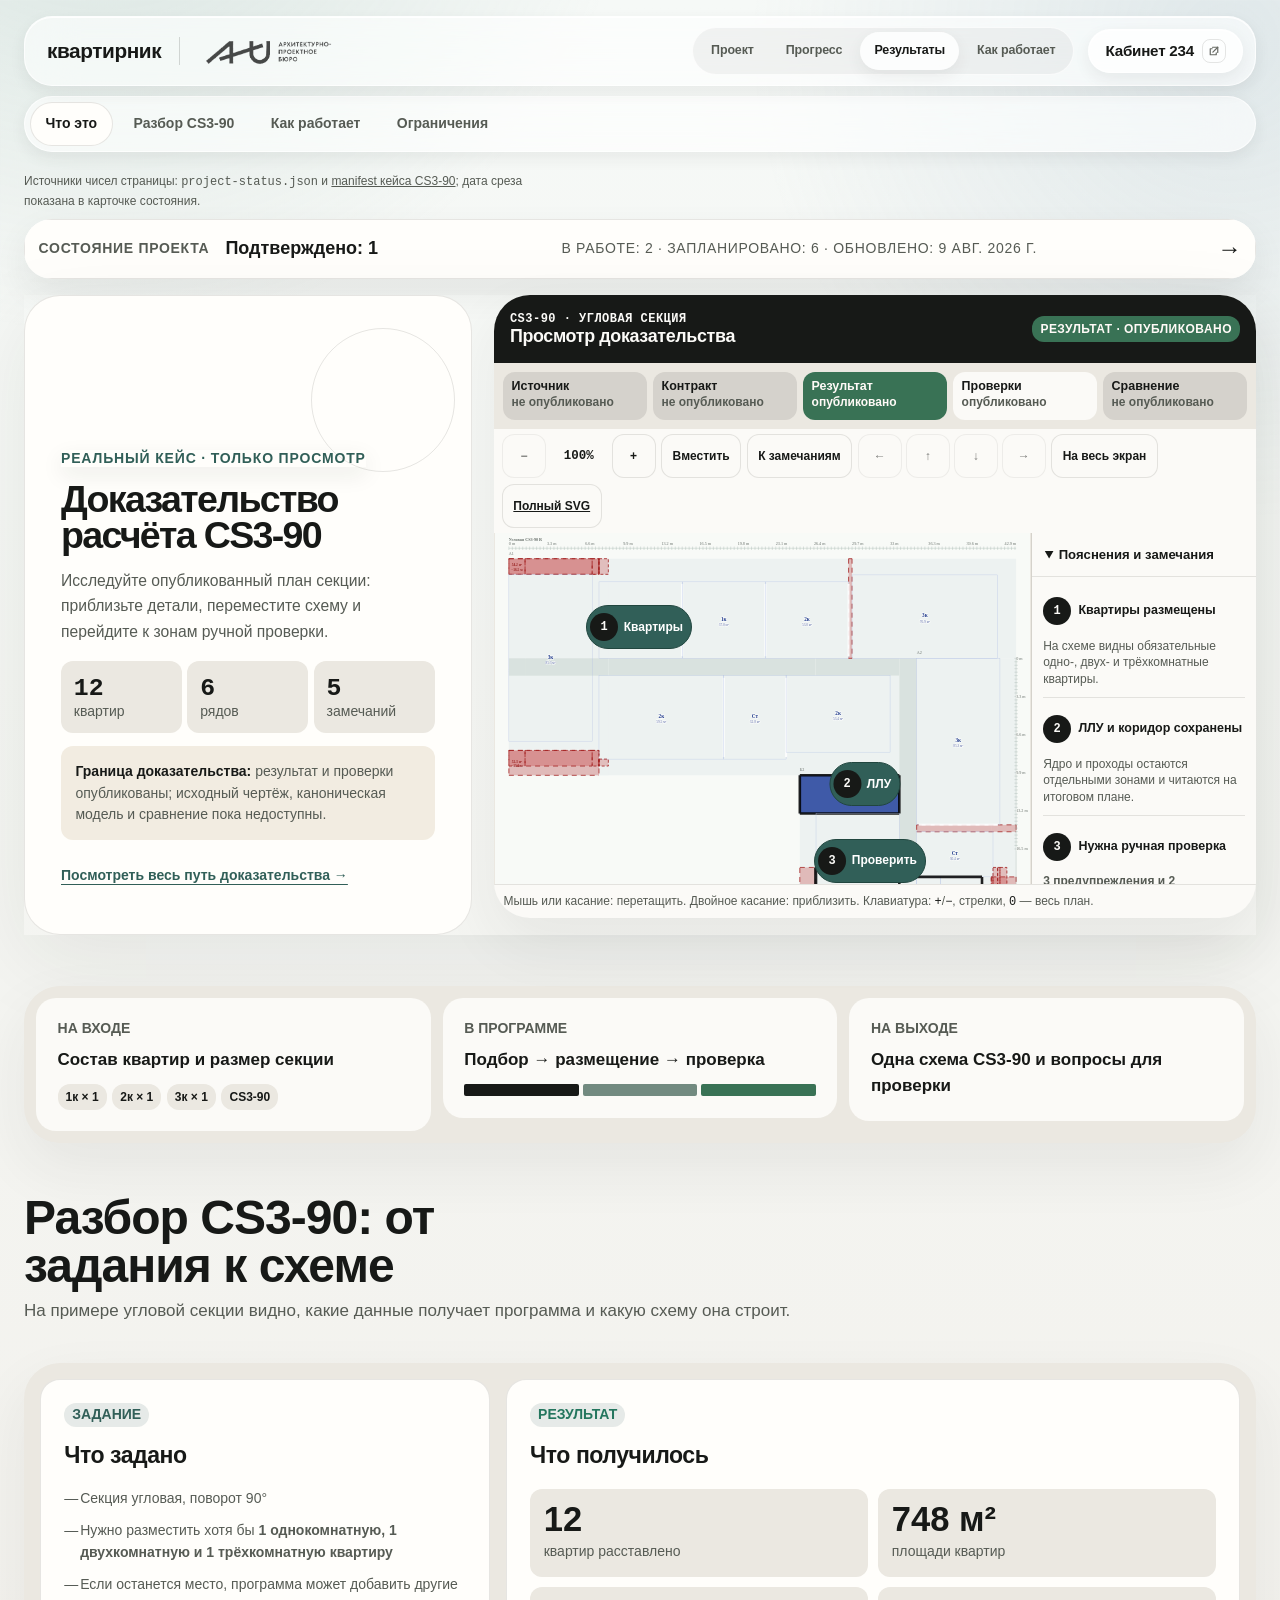
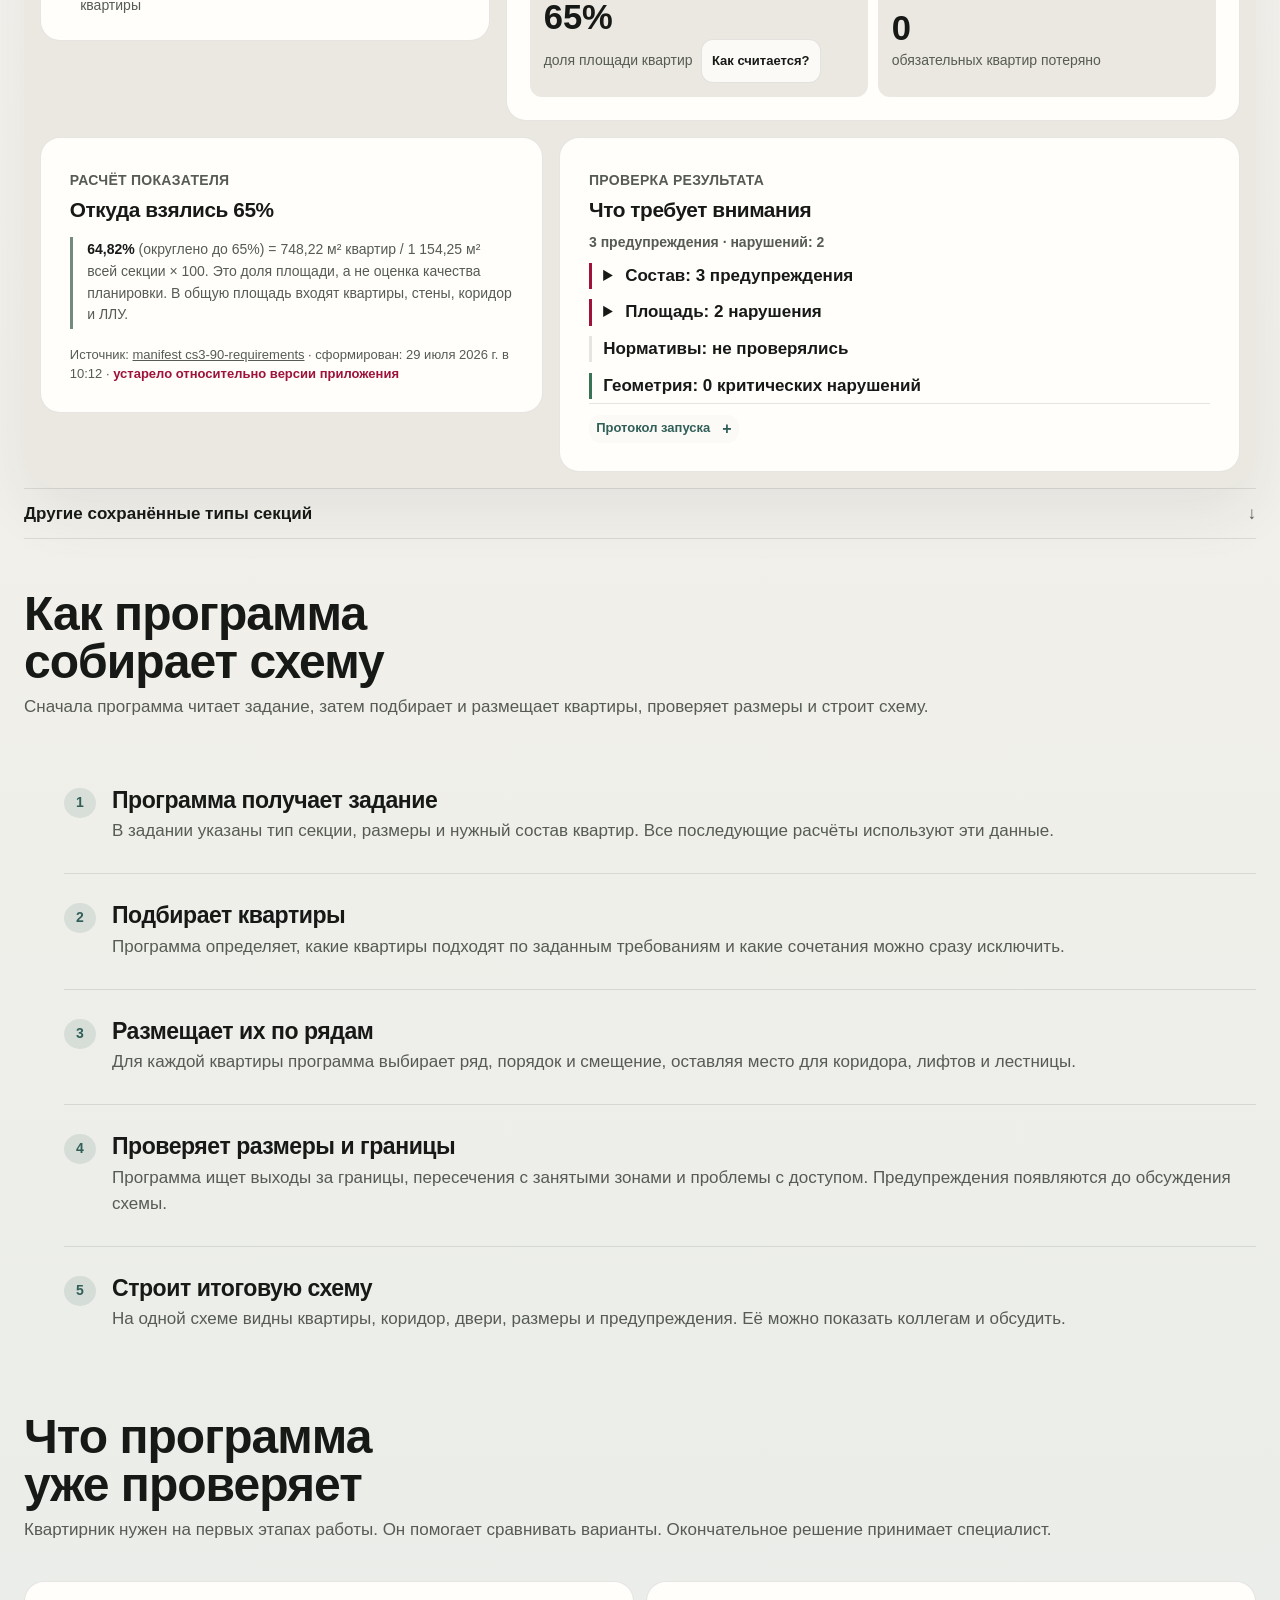
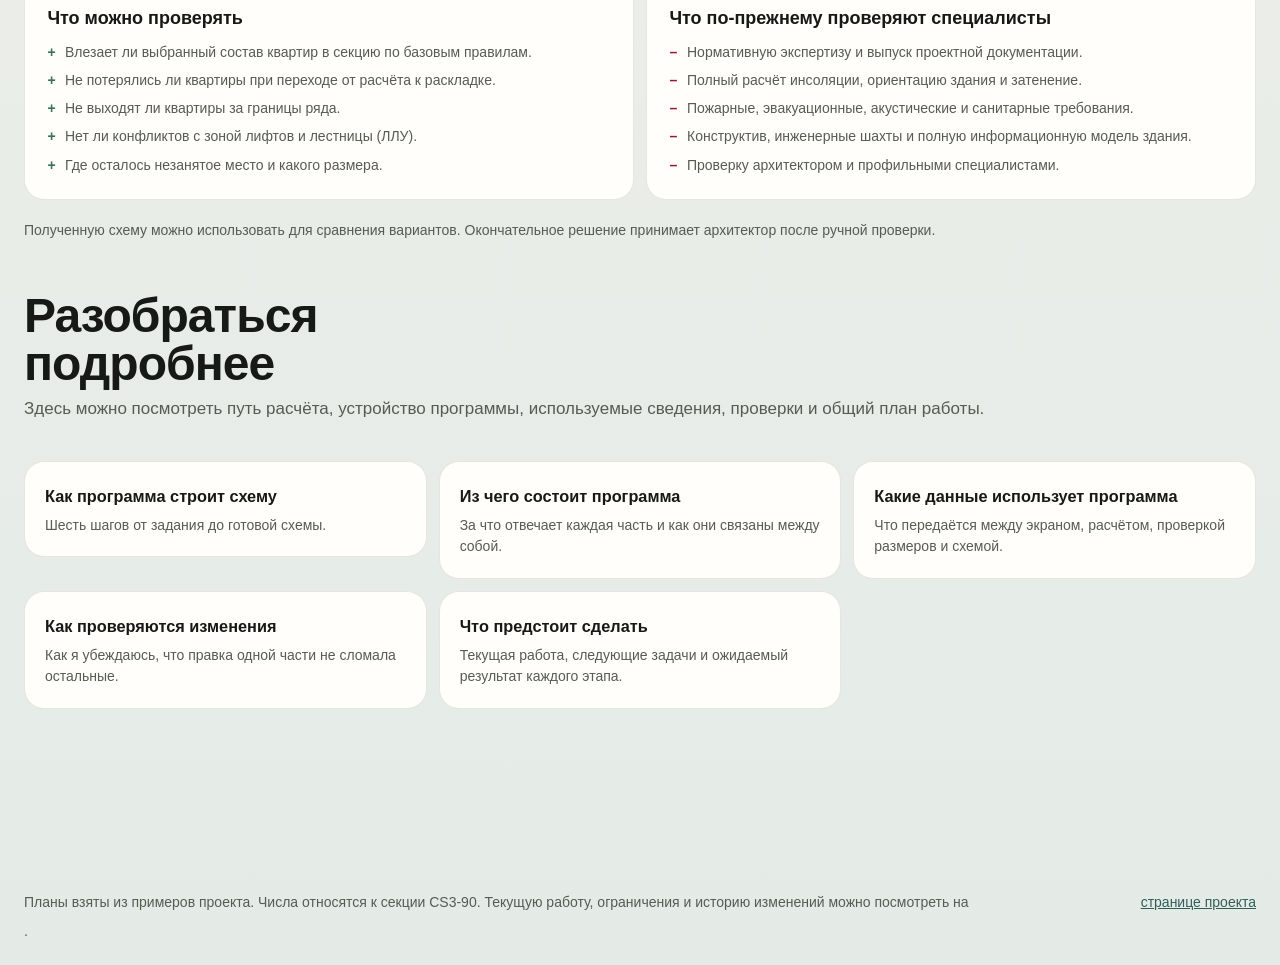
==== commit ce1f8cc7: "витрина проходит собственные ворота Публикация site/ из main. Контраст, шкала кеглей, радиусы и LCP " ====
--- a/program-flow/index.html
+++ b/program-flow/index.html
@@ -16,13 +16,13 @@
   <link rel="apple-touch-icon" sizes="180x180" href="branding/kvartirnik-icon-180.png?v=liquid-glass-1">
   <link rel="canonical" href="https://kvartirnik-au.ru/program-flow/index.html">
   <link rel="preload" as="fetch" href="motion-scenarios.json">
-  <link rel="stylesheet" href="program-flow-index-html.90c93a1a2427.css">
+  <link rel="stylesheet" href="program-flow-index-html.b90473304572.css">
   <script type="module" src="nav-menu.js"></script>
   <script type="module" src="evidence-viewer.js"></script>
   <script src="project-pulse.js" defer></script>
   <script src="motion-runtime.js" defer></script>
 </head>
-<body class="evidence-page" data-motion-route="evidence" data-public-number-scope data-public-number-date="#projectPulseDate">
+<body class="evidence-page" data-motion-route="evidence" data-public-number-scope data-public-number-source="#pageNumberSource" data-public-number-date="#projectPulseDate">
   <a class="skip-link" href="#mainContent">Перейти к содержанию</a>
   <header class="topbar">
     <div class="wrap nav">
@@ -55,6 +55,7 @@
 </nav>
 
   <main class="wrap" id="mainContent" tabindex="-1" data-accent-system="editorial-marker">
+    <p class="number-provenance" id="pageNumberSource">Источники чисел страницы: <code>project-status.json</code> и <a href="output/cs3-90-requirements.manifest.json">manifest кейса CS3-90</a>; дата среза показана в карточке состояния.</p>
     <aside class="project-pulse-shell" data-project-pulse data-status-source="../data/project-status.json" data-status-href="roadmap.html" aria-label="Кратко о состоянии проекта" data-load-state="snapshot" data-snapshot-date="2026-08-09"><a class="project-pulse__link" href="roadmap.html" title="Снимок состояния от 9 августа 2026 г."><span class="project-pulse__kicker">Состояние проекта</span><span class="project-pulse__value"><b>Подтверждено: 1</b></span><span class="project-pulse__meta">в работе: 2 · запланировано: 6 · снимок: <time id="projectPulseDate" datetime="2026-08-09">9 августа 2026 г.</time></span><span class="project-pulse__arrow">→</span></a></aside>
     <section class="evidence-hero" id="что-это">
       <div class="evidence-hero__copy">
@@ -144,6 +145,7 @@
                 <img
                   id="viewerResultImage"
                   src="output/cs3-90-requirements.preview.svg?sha256=9d8de40b9f3a5aa9edf4c6a9b626a3bb6ccf39d82072d8c7dad967655bdb84dc"
+                  fetchpriority="high"
                   data-full-result-source="output/cs3-90-requirements.svg?sha256=cde833e21aa5678b3d2f14e97151e0e2402e0425b251334f935367f6130e95ac"
                   data-preview-sha256="9d8de40b9f3a5aa9edf4c6a9b626a3bb6ccf39d82072d8c7dad967655bdb84dc"
                   data-result-sha256="cde833e21aa5678b3d2f14e97151e0e2402e0425b251334f935367f6130e95ac"
--- a/program-flow/program-flow-index-html.b90473304572.css
+++ b/program-flow/program-flow-index-html.b90473304572.css
@@ -0,0 +1,5094 @@
+:root {
+  color-scheme: light;
+
+  --canvas: #f3f5f1;
+  --paper: #ffffff;
+  --ink: #17211e;
+  --ink-soft: #68736e;
+  --muted: #596660;
+  --fill: #e9eeea;
+  --fill-deep: #dde5df;
+  --hairline: #d7ded9;
+  --acid: #c8f548;
+  --panel: #17231f;
+  --panel-soft: #22322c;
+  --panel-ink: #f6f8f4;
+  --teal: #2f7067;
+  --teal-soft: #dbeae5;
+  --danger: #a84534;
+  --ok: #2c7658;
+  --status-done: var(--ok);
+  --status-doing: var(--acid);
+  --status-blocked: var(--danger);
+  --status-planned: var(--fill);
+  --status-conditional: var(--ink-soft);
+
+  --sans: "Segoe UI Variable Display", "Segoe UI", system-ui, Roboto, Helvetica, Arial, sans-serif;
+  
+  --mono: ui-monospace, "Segoe UI Mono", Consolas, "SFMono-Regular", Menlo, monospace;
+
+  --fs-display: clamp(2.1rem, 5.6vw, 4.75rem);
+  --fs-h2: clamp(1.35rem, 2.4vw, 2.1rem);
+  --fs-h3: clamp(1.1rem, 1.5vw, 1.35rem);
+  --fs-micro: 0.875rem;
+  --track-display: -0.03em;
+  --track-micro: 0.055em;
+
+  --page: clamp(1.25rem, 4vw, 4.5rem);
+  --section: clamp(3rem, 6vw, 5.5rem);
+
+  --r-sm: 12px;
+  --r-md: 24px;
+  --r-lg: 32px;
+
+  --ease: cubic-bezier(0.22, 0.61, 0.36, 1);
+  --fast: 180ms;
+
+  font-family: var(--sans);
+}
+
+* { box-sizing: border-box; }
+
+body {
+  margin: 0;
+  background: var(--canvas);
+  color: var(--ink);
+  font-size: 1rem;
+  line-height: 1.55;
+  -webkit-font-smoothing: antialiased;
+  text-rendering: optimizeLegibility;
+  font-optical-sizing: auto;
+  overflow-x: hidden;
+}
+
+img { max-width: 100%; }
+a { color: inherit; }
+h1, h2, h3, h4, p, figure, ul, ol, dl { margin: 0; }
+ul { padding: 0; list-style: none; }
+
+:focus-visible { outline: 2px solid var(--ink); outline-offset: 3px; border-radius: 2px; }
+
+.skip-link {
+  position: fixed;
+  z-index: 100;
+  top: 0.75rem;
+  left: 0.75rem;
+  min-height: 44px;
+  padding: 0.65rem 1rem;
+  transform: translateY(-180%);
+  border-radius: var(--r-sm);
+  color: var(--panel-ink);
+  background: var(--panel);
+  font-weight: 650;
+}
+.skip-link:focus { transform: translateY(0); }
+
+.visually-hidden {
+  position: absolute;
+  width: 1px; height: 1px;
+  padding: 0; margin: -1px;
+  overflow: hidden;
+  clip: rect(0 0 0 0);
+  white-space: nowrap;
+  border: 0;
+}
+
+.wrap {
+  width: 100%;
+  max-width: 1240px;
+  margin-inline: auto;
+  padding-inline: var(--page);
+}
+main.wrap { display: block; padding-bottom: var(--section); }
+main.wrap > section,
+main.wrap > .roadmap-progress,
+main.wrap > .roadmap-filter { margin-top: var(--section); }
+main.wrap > section:first-child { margin-top: clamp(2.5rem, 5vw, 4.5rem); }
+
+
+.badge {
+  display: inline-flex;
+  align-items: center;
+  gap: 0.5em;
+  padding: 5px 11px;
+  border-radius: var(--r-sm);
+  background: var(--fill);
+  font-family: var(--sans);
+  font-size: var(--fs-micro);
+  font-weight: 500;
+  letter-spacing: 0.02em;
+  text-transform: none;
+  color: var(--muted);
+}
+.eyebrow {
+  display: inline-flex;
+  width: fit-content;
+  margin: 0 0 0.65rem;
+  padding: 5px 11px;
+  border-radius: var(--r-sm);
+  color: var(--muted);
+  background: var(--fill);
+  font-family: var(--sans);
+  font-size: var(--fs-micro);
+  font-weight: 500;
+  letter-spacing: 0.02em;
+  text-transform: none;
+}
+.lead {
+  color: var(--muted);
+  font-size: clamp(1.02rem, 1.35vw, 1.22rem);
+  line-height: 1.55;
+  max-width: 68ch;
+}
+.muted { color: var(--muted); }
+.number-provenance {
+  color: var(--muted);
+  font-family: var(--sans);
+  font-size: var(--fs-micro);
+  line-height: 1.55;
+}
+.number-provenance code { font-size: 0.92em; }
+
+h1 {
+  font-size: var(--fs-display);
+  font-weight: 600;
+  line-height: 1.04;
+  letter-spacing: var(--track-display);
+  text-transform: none;
+  text-wrap: pretty;
+}
+h2 { font-size: var(--fs-h2); font-weight: 650; letter-spacing: -0.01em; }
+h3 { font-size: var(--fs-h3); font-weight: 650; }
+code { font-family: var(--sans); }
+
+.section-head { max-width: 70ch; margin-bottom: clamp(1.5rem, 3vw, 2.4rem); }
+.section-head h2 { margin-bottom: 0.5rem; }
+.section-head p { color: var(--muted); }
+.page-head { max-width: 74ch; }
+.page-head .badge { margin-bottom: 1rem; }
+.page-head h1 { margin-bottom: 1rem; }
+
+
+.topbar {
+  position: sticky;
+  top: 0;
+  z-index: 20;
+  background: rgba(255, 255, 255, 0.92);
+  backdrop-filter: blur(8px);
+  border-bottom: 1px solid var(--hairline);
+}
+.topbar .nav {
+  display: flex;
+  align-items: center;
+  gap: 1.25rem;
+  min-height: 60px;
+  padding-block: 0;
+}
+.brand {
+  display: inline-flex;
+  align-items: center;
+  gap: 0.55rem;
+  text-decoration: none;
+  color: var(--ink);
+  font-weight: 700;
+  letter-spacing: var(--track-display);
+  white-space: nowrap;
+}
+.brand-logo { font-size: 1.02rem; }
+.brand-logo span { font-weight: 700; letter-spacing: var(--track-display); color: var(--ink); }
+
+.links {
+  display: flex;
+  flex-wrap: wrap;
+  align-items: center;
+  gap: 0.2rem 1.3rem;
+  margin-left: auto;
+}
+.links > a {
+  display: inline-flex;
+  align-items: center;
+  min-height: 44px;
+  text-decoration: none;
+  color: var(--ink);
+  font-size: 0.94rem;
+  padding: 0;
+  border-bottom: 1px solid transparent;
+  transition: color var(--fast) var(--ease), border-color var(--fast) var(--ease);
+}
+.links > a:hover { color: var(--muted); }
+.links > a[aria-current] { border-color: var(--ink); }
+.nav-dropdown a[aria-current] { color: var(--ink); background: var(--fill-deep); font-weight: 650; }
+
+.site-menu { margin-left: auto; }
+.site-menu > summary {
+  display: none;
+  list-style: none;
+}
+.site-menu > summary::-webkit-details-marker { display: none; }
+.nav-trigger {
+  cursor: pointer;
+  font-size: 0.94rem;
+  padding: 5px 0;
+  list-style: none;
+  user-select: none;
+}
+.nav-trigger::-webkit-details-marker { display: none; }
+.nav-trigger::after { content: " ▾"; color: var(--muted); font-size: 0.7em; transition: transform var(--fast) var(--ease); }
+.nav-menu[open] .nav-trigger::after { display: inline-block; transform: rotate(180deg); }
+.nav-trigger.is-active { border-bottom: 1px solid var(--ink); }
+.nav-menu { position: relative; }
+.nav-dropdown {
+  position: absolute;
+  top: calc(100% + 8px);
+  left: 0;
+  min-width: 190px;
+  display: grid;
+  padding: 6px;
+  border: 1px solid var(--hairline);
+  border-radius: var(--r-md);
+  background: var(--paper);
+  box-shadow: 0 18px 40px rgba(26, 27, 29, 0.12);
+  z-index: 5;
+}
+.nav-dropdown a {
+  align-items: center;
+  display: flex;
+  min-height: 44px;
+  text-decoration: none;
+  color: var(--ink);
+  font-size: 0.875rem;
+  padding: 8px 10px;
+  border-radius: var(--r-sm);
+  transition: background var(--fast) var(--ease);
+}
+.nav-dropdown a:hover { background: var(--fill); }
+.nav-dropdown--right { right: 0; left: auto; }
+
+
+.process-intro,
+.hero-explain {
+  display: grid;
+  grid-template-columns: minmax(0, 1.05fr) minmax(0, 0.95fr);
+  gap: clamp(1.5rem, 4vw, 3.5rem);
+  align-items: center;
+}
+.process-copy .badge,
+.hero-copy .badge { margin-bottom: 1rem; }
+.process-copy h1,
+.hero-copy h1 { margin-bottom: 1rem; }
+
+.process-visual,
+.plan-figure {
+  margin: 0;
+  border-radius: var(--r-md);
+  background: var(--fill);
+  padding: clamp(0.9rem, 2vw, 1.5rem);
+}
+.process-visual img,
+.plan-figure img { display: block; width: 100%; height: auto; border-radius: var(--r-sm); background: var(--paper); }
+.process-visual figcaption,
+.plan-figure figcaption {
+  margin-top: 0.75rem;
+  font-family: var(--sans);
+  font-size: var(--fs-micro);
+  letter-spacing: 0.04em;
+  color: var(--muted);
+}
+.worked-plan { background: var(--fill); }
+
+
+.payoff {
+  display: flex;
+  flex-wrap: wrap;
+  align-items: stretch;
+  gap: 0.75rem;
+  margin-top: 1.6rem;
+}
+.payoff-item {
+  flex: 1 1 200px;
+  display: grid;
+  gap: 0.25rem;
+  padding: 0.9rem 1rem;
+  border-radius: var(--r-md);
+  background: var(--fill);
+}
+.payoff-item b { font-size: 1rem; }
+.payoff-item span { color: var(--muted); font-size: 0.875rem; }
+.payoff-win { background: var(--panel); color: var(--panel-ink); }
+.payoff-win span { color: rgba(245, 246, 244, 0.62); }
+.payoff-arrow { align-self: center; color: var(--ink-soft); font-size: 1.25rem; }
+
+
+.landing-cta { display: flex; flex-wrap: wrap; gap: 0.55rem; margin-top: 1.7rem; }
+.cta-primary, .cta-ghost {
+  display: inline-flex;
+  align-items: center;
+  gap: 0.5em;
+  min-height: 50px;
+  padding: 0 1.5rem;
+  border-radius: var(--r-sm);
+  font-weight: 550;
+  text-decoration: none;
+  transition: background var(--fast) var(--ease);
+}
+.cta-primary { background: var(--acid); color: var(--ink); }
+.cta-primary:hover { background: #b9ea1f; }
+.cta-ghost { background: var(--fill); color: var(--ink); }
+.cta-ghost:hover { background: var(--fill-deep); }
+
+
+.example, .project-brief {
+  display: grid;
+  gap: 0.5rem;
+  padding: clamp(1rem, 2vw, 1.5rem);
+  border-radius: var(--r-md);
+  background: var(--fill);
+}
+.example p, .project-brief p { color: var(--ink); }
+.example b, .project-brief b { color: var(--ink); }
+.honest, .limit-note, .source-note, .filter-hint {
+  color: var(--muted);
+  font-size: 0.875rem;
+  line-height: 1.55;
+}
+.limit-note { margin-top: 1.25rem; }
+.source-note { margin-bottom: 1.25rem; }
+
+.plan-legend {
+  display: grid;
+  gap: 0.4rem 1.5rem;
+  padding: clamp(1rem, 2vw, 1.35rem) clamp(1rem, 2vw, 1.5rem);
+  border-radius: var(--r-md);
+  background: var(--fill);
+}
+.plan-legend b { grid-column: 1 / -1; }
+.plan-legend ul { display: grid; gap: 0.45rem; }
+.plan-legend li {
+  display: flex;
+  align-items: center;
+  gap: 0.6rem;
+  color: var(--muted);
+  font-size: 0.875rem;
+  cursor: default;
+  border-radius: var(--r-sm);
+  transition: color var(--fast) var(--ease);
+}
+.plan-legend li.is-cued { color: var(--ink); }
+.sw { width: 14px; height: 14px; flex: 0 0 auto; border-radius: 3px; background: var(--ink-soft); }
+.sw-apt { background: #4e84a6; }
+.sw-llu { background: #6576ad; }
+.sw-corr { background: #a36d1c; }
+.sw-gap { background: var(--danger); }
+.sw-ruler { background: var(--ink); }
+
+.next {
+  display: flex;
+  flex-wrap: wrap;
+  justify-content: space-between;
+  gap: 0.75rem 1.5rem;
+  margin-top: var(--section);
+  padding-top: 1.3rem;
+  border-top: 1px solid var(--hairline);
+}
+.next a {
+  font-family: var(--sans);
+  font-size: 0.875rem;
+  font-weight: 650;
+  letter-spacing: 0;
+  text-decoration: none;
+  color: var(--ink);
+  padding: 6px 0;
+}
+.next a:hover { color: var(--muted); }
+
+
+footer {
+  border-top: 1px solid var(--hairline);
+  padding-block: clamp(1.6rem, 3vw, 2.4rem);
+}
+footer .wrap { color: var(--muted); font-size: 0.875rem; line-height: 1.6; }
+footer a { color: var(--ink); }
+footer code { font-family: var(--sans); font-size: 0.8125rem; background: var(--fill); padding: 1px 5px; border-radius: 3px; }
+
+
+@media (max-width: 960px) {
+  .topbar .nav { align-items: center; min-height: 64px; }
+  .site-menu { position: relative; }
+  .site-menu > summary {
+    display: inline-flex;
+    align-items: center;
+    min-height: 44px;
+    padding: 0 0.8rem;
+    cursor: pointer;
+    border: 1px solid var(--hairline);
+    border-radius: var(--r-sm);
+    font-weight: 650;
+  }
+  .site-menu > summary::after { margin-left: 0.5rem; content: "+"; }
+  .site-menu[open] > summary::after { content: "−"; }
+  .site-menu .links {
+    position: absolute;
+    max-height: calc(100vh - 6rem);
+    overflow-y: auto;
+    overscroll-behavior: contain;
+    top: calc(100% + 0.5rem);
+    right: 0;
+    display: grid;
+    width: min(22rem, calc(100vw - 2 * var(--page)));
+    padding: 0.55rem;
+    border: 1px solid var(--hairline);
+    border-radius: var(--r-md);
+    background: var(--paper);
+    box-shadow: 0 18px 40px rgba(26, 27, 29, 0.12);
+  }
+  .site-menu .links > a { padding-inline: 0.8rem; border-bottom: 0; border-radius: var(--r-sm); }
+  .site-menu .links > a:hover { background: var(--fill); }
+  .site-menu .links .nav-menu { display: grid; }
+  .site-menu .links .nav-trigger { display: flex; align-items: center; min-height: 44px; padding: 0 0.8rem; border-radius: var(--r-sm); }
+  .site-menu .links .nav-trigger:hover { background: var(--fill); }
+  .site-menu .links .nav-dropdown { position: static; min-width: 0; padding: 0 0 0.3rem 1.2rem; border: 0; border-radius: 0; box-shadow: none; }
+  .process-intro, .hero-explain { grid-template-columns: minmax(0, 1fr); }
+}
+@media (max-width: 640px) {
+  .topbar .nav { padding-block: 0.55rem; }
+  .step-row { grid-template-columns: minmax(0, 1fr); }
+  .payoff { flex-direction: column; }
+  .payoff-arrow { transform: rotate(90deg); }
+  .landing-cta a { width: 100%; justify-content: center; }
+}
+
+@media (prefers-reduced-motion: reduce) {
+  *, *::before, *::after {
+    animation-duration: 0.01ms !important;
+    transition-duration: 0.01ms !important;
+    scroll-behavior: auto !important;
+  }
+}
+
+.section-nav {
+  align-items: center;
+  border-bottom: 1px solid var(--hairline);
+  display: flex;
+  gap: 0.35rem;
+  min-height: 3rem;
+  overflow-x: auto;
+  scrollbar-width: thin;
+}
+
+.section-nav a {
+  align-items: center;
+  border-bottom: 2px solid transparent;
+  color: var(--muted);
+  display: inline-flex;
+  flex: 0 0 auto;
+  font-size: 0.875rem;
+  min-height: 44px;
+  padding: 0.1rem 0.65rem;
+  text-decoration: none;
+}
+
+.section-nav a:hover,
+.section-nav a:focus-visible,
+.section-nav a[aria-current="page"],
+.section-nav a[aria-current="location"] {
+  border-bottom-color: var(--ink);
+  color: var(--ink);
+}
+
+@media (max-width: 620px) {
+  .section-nav {
+    flex-wrap: wrap;
+    margin-inline: 0;
+    overflow-x: visible;
+    padding-inline: 0;
+    width: auto;
+  }
+
+  .section-nav a {
+    flex: 1 1 auto;
+    justify-content: center;
+    text-align: center;
+  }
+}
+
+
+.worked-grid {
+  display: grid;
+  grid-template-columns: minmax(260px, 0.8fr) minmax(0, 1.2fr);
+  gap: clamp(0.75rem, 1.6vw, 1rem);
+  align-items: start;
+  padding: clamp(0.75rem, 1.6vw, 1rem);
+  border: 0;
+  border-radius: var(--r-lg);
+  background: var(--fill);
+}
+.brief-card, .result-card {
+  display: grid;
+  gap: 0.75rem;
+  align-content: start;
+  min-width: 0;
+  padding: clamp(1.15rem, 2.5vw, 1.8rem);
+  border-radius: var(--r-md);
+  background: var(--paper);
+}
+.brief-card ul { display: grid; gap: 0.65rem; margin-top: 0.25rem; }
+.brief-card li { position: relative; padding-left: 1rem; color: var(--muted); font-size: 0.875rem; }
+.brief-card li::before { position: absolute; left: 0; color: var(--ink-soft); content: "—"; }
+.result-card .result-nums {
+  display: grid;
+  grid-template-columns: repeat(2, minmax(0, 1fr));
+  gap: clamp(0.55rem, 1.2vw, 0.75rem);
+  margin-top: 0.25rem;
+  border: 0;
+}
+.result-nums li {
+  display: flex;
+  min-width: 0;
+  min-height: 5.6rem;
+  flex-direction: column;
+  gap: 0.35rem;
+  justify-content: center;
+  padding: 0.9rem;
+  border: 0;
+  border-radius: var(--r-md);
+  background: var(--fill);
+  color: var(--muted);
+  font-size: 0.875rem;
+}
+.result-nums li::before { content: none; }
+.result-nums b { color: var(--ink); font-size: clamp(1.75rem, 3vw, 2.45rem); font-weight: 750; letter-spacing: 0; line-height: 0.95; font-variant-numeric: tabular-nums; }
+.metric-explained span {
+  display: flex;
+  flex-wrap: wrap;
+  gap: 0.4rem 0.55rem;
+  align-items: center;
+}
+.metric-help {
+  min-height: 1.85rem;
+  padding: 0.25rem 0.6rem;
+  border: 1px dashed currentColor;
+  border-radius: 999px;
+  background: var(--paper);
+  color: var(--muted);
+  cursor: help;
+  font: 600 0.8125rem/1.1 var(--sans);
+}
+.metric-help:focus-visible { outline: 2px solid var(--ink); outline-offset: 3px; }
+.case-sheet__audit {
+  grid-column: 1 / -1;
+  display: grid;
+  grid-template-columns: minmax(0, 0.85fr) minmax(0, 1.15fr);
+  gap: clamp(0.75rem, 1.6vw, 1rem);
+  align-items: start;
+  background: transparent;
+}
+.case-sheet__calculation,
+.case-sheet__checks {
+  min-width: 0;
+  padding: clamp(1.15rem, 2.5vw, 1.8rem);
+  border-radius: var(--r-md);
+  background: var(--paper);
+}
+.case-sheet__eyebrow {
+  color: var(--muted);
+  font: var(--type-label-weight) var(--type-label-size) / var(--type-label-line) var(--type-label-font);
+  letter-spacing: var(--type-label-track);
+  text-transform: uppercase;
+}
+.case-sheet__audit h3 { margin: 0.35rem 0 0; font-size: clamp(1.05rem, 1.8vw, 1.3rem); }
+.metric-definition {
+  border-left: 3px solid var(--acid);
+  color: var(--muted);
+  font-size: 0.875rem;
+  margin-top: 1rem;
+  padding: 0.15rem 0 0.15rem 0.9rem;
+}
+.metric-definition b { color: var(--ink); }
+.evidence-result-meta { margin-top: 1rem; color: var(--muted); font-size: 0.8125rem; line-height: 1.5; }
+.evidence-result-meta [data-state="stale"] { color: var(--danger); font-weight: 650; }
+.case-sheet__checks .honest { margin: 0.8rem 0 0; font: 700 0.875rem var(--sans); }
+.evidence-warning-groups { display: grid; gap: 0.65rem; margin: 0.8rem 0 0; padding: 0; }
+.evidence-warning-groups > li { display: grid; gap: 0.25rem; border-left: 3px solid var(--hairline); padding-left: 0.7rem; }
+.evidence-warning-groups > li::before { content: none; }
+.evidence-warning-groups > li[data-state="warning"],
+.evidence-warning-groups > li[data-state="failed"] { border-color: var(--danger); }
+.evidence-warning-groups > li[data-state="passed"] { border-color: var(--ok); }
+.evidence-warning-groups summary { cursor: pointer; }
+.evidence-warning-groups summary strong { margin-left: 0.25rem; }
+.evidence-warning-groups details > span,
+.evidence-warning-groups ul span { color: var(--muted); font-size: 0.8125rem; }
+.evidence-warning-groups details > span { display: block; margin: 0.35rem 0 0 1.25rem; }
+.evidence-warning-groups ul { display: grid; gap: 0.4rem; margin: 0.2rem 0 0; padding-left: 1rem; }
+.evidence-warning-groups ul li { display: grid; gap: 0.1rem; font-size: 0.8125rem; }
+.evidence-warning-groups ul li::before { content: none; }
+.io-tag {
+  justify-self: start;
+  font: var(--type-label-weight) var(--type-label-size) / var(--type-label-line) var(--type-label-font);
+  letter-spacing: var(--type-label-track);
+  text-transform: uppercase;
+  padding: 3px 8px;
+  border-radius: var(--r-sm);
+  background: var(--paper);
+  color: var(--muted);
+}
+.io-in { color: #3a6f92; }
+.io-out { color: var(--ok); }
+
+
+.product-bridge {
+  display: grid;
+  grid-template-columns: repeat(3, minmax(0, 1fr));
+  gap: clamp(0.75rem, 1.4vw, 1rem);
+  align-items: start;
+  padding: clamp(0.65rem, 1.4vw, 0.9rem);
+  overflow: hidden;
+  border: 0;
+  border-radius: var(--r-lg);
+  background: var(--fill);
+}
+.product-bridge article {
+  display: grid;
+  gap: 0.7rem;
+  align-content: start;
+  padding: clamp(1rem, 2vw, 1.35rem);
+  border-radius: var(--r-md);
+  background: var(--paper);
+}
+.product-bridge article > span { color: var(--muted); font: 650 var(--fs-micro) var(--sans); text-transform: uppercase; }
+.product-bridge__input > div { display: flex; flex-wrap: wrap; gap: 0.35rem; }
+.product-bridge__input b { padding: 0.35rem 0.5rem; border-radius: var(--r-sm); background: var(--fill); font: 600 0.75rem var(--sans); }
+.product-bridge__process > div { display: grid; grid-template-columns: repeat(3, 1fr); gap: 4px; }
+.product-bridge__process i { height: 0.75rem; border-radius: 2px; background: var(--panel); }
+.product-bridge__process i:nth-child(2) { background: var(--acid); }
+.product-bridge__process i:nth-child(3) { background: var(--ok); }
+
+.secondary-examples > p { max-width: 64ch; margin: 0.7rem 0; color: var(--muted); }
+.secondary-examples ul { display: flex; flex-wrap: wrap; gap: 0.45rem 1rem; padding: 0 0 0.9rem; list-style: none; }
+.secondary-examples a { color: var(--ink); }
+
+
+.steps { display: grid; gap: 0; }
+.step-row {
+  display: grid;
+  grid-template-columns: minmax(0, 1fr);
+  align-items: start;
+  padding-block: clamp(1.1rem, 2.4vw, 1.8rem);
+  border-top: 1px solid var(--hairline);
+}
+.step-row:first-child { border-top: 0; }
+.step-text { display: grid; grid-template-columns: auto minmax(0, 1fr); gap: 0.35rem 1rem; }
+.step-text .step-no { grid-row: 1 / span 2; }
+.step-no {
+  display: inline-grid;
+  place-items: center;
+  width: 30px; height: 30px;
+  border-radius: 999px;
+  background: var(--panel);
+  color: var(--panel-ink);
+  font-family: var(--sans);
+  font-size: 0.875rem;
+  font-weight: 600;
+}
+.step-text p { color: var(--muted); }
+
+
+.limits-grid { display: grid; grid-template-columns: repeat(2, minmax(0, 1fr)); gap: clamp(0.9rem, 2vw, 1.4rem); }
+.limit-card {
+  display: grid;
+  gap: 0.6rem;
+  align-content: start;
+  padding: clamp(1rem, 2vw, 1.4rem);
+  border: 1px solid var(--hairline);
+  border-radius: var(--radius-card);
+  background: var(--surface-card);
+  box-shadow: var(--shadow-card);
+}
+.limit-card b { font-size: 1.125rem; font-weight: 650; }
+.limit-card ul { display: grid; gap: 0.4rem; }
+.limit-card li { color: var(--muted); font-size: 0.875rem; padding-left: 1.1rem; position: relative; }
+.limit-do li::before { content: "+"; position: absolute; left: 0; color: var(--ok); font-weight: 700; }
+.limit-dont li::before { content: "–"; position: absolute; left: 0; color: var(--danger); font-weight: 700; }
+
+
+.cards { display: grid; grid-template-columns: repeat(3, minmax(0, 1fr)); gap: clamp(0.9rem, 1.8vw, 1.4rem); align-items: start; }
+.card {
+  display: grid;
+  gap: 0.35rem;
+  align-content: start;
+  padding: clamp(0.9rem, 1.8vw, 1.25rem);
+  border: 1px solid var(--hairline);
+  border-radius: var(--radius-card);
+  background: var(--surface-card);
+  box-shadow: var(--shadow-card);
+  text-decoration: none;
+  color: var(--ink);
+  font-size: 0.875rem;
+  transition: background var(--fast) var(--ease);
+}
+.card:hover { background: var(--surface-card); }
+.card b { font-size: 1.02rem; }
+.link-card { color: var(--muted); }
+.link-card b { color: var(--ink); margin-top: 0.1rem; }
+
+
+.card-visual {
+  display: block;
+  width: 100%;
+  aspect-ratio: 16 / 10;
+  object-fit: cover;
+  border-radius: var(--r-md);
+  background: var(--fill);
+}
+.wide-visual {
+  display: block;
+  width: 100%;
+  aspect-ratio: 16 / 5;
+  object-fit: cover;
+  border-radius: var(--r-md);
+  background: var(--fill);
+  margin-bottom: 1.25rem;
+}
+.mascot-strip {
+  display: block;
+  width: 100%;
+  aspect-ratio: 16 / 5;
+  object-fit: cover;
+  border-radius: var(--r-md);
+  background: var(--fill);
+}
+
+
+.audience-brief, .audience-summary {
+  display: grid;
+  grid-template-columns: repeat(2, minmax(0, 1fr));
+  gap: clamp(0.9rem, 2vw, 1.4rem);
+  margin-block: 1.5rem;
+}
+.audience-brief > div, .audience-answer {
+  display: grid;
+  gap: 0.35rem;
+  padding: clamp(1rem, 2vw, 1.3rem);
+  border-radius: var(--r-md);
+  background: var(--fill);
+}
+.audience-summary { grid-template-columns: repeat(3, minmax(0, 1fr)); }
+.audience-brief b, .audience-answer b { font-size: 1rem; }
+.audience-brief span, .audience-answer span { color: var(--muted); font-size: 0.875rem; }
+.audience-brief code { padding: 3px 8px; border-radius: var(--r-sm); background: var(--panel); color: var(--panel-ink); font-size: 0.8125rem; }
+
+
+.domain-grid, .object-grid {
+  display: grid;
+  grid-template-columns: repeat(3, minmax(0, 1fr));
+  gap: clamp(0.9rem, 1.8vw, 1.4rem);
+  align-items: start;
+}
+.domain, .object {
+  display: grid;
+  gap: 0.6rem;
+  align-content: start;
+  padding: clamp(1rem, 2vw, 1.35rem);
+  border: 1px solid var(--hairline);
+  border-radius: var(--radius-card);
+  background: var(--surface-card);
+  box-shadow: var(--shadow-card);
+}
+.domain h3, .object h3 { margin-top: 0.1rem; }
+.object code + h3 { margin-top: -0.35rem; }          
+.domain p, .object p { color: var(--muted); font-size: 0.875rem; }
+
+.domain ul, .object ul { display: grid; gap: 0.5rem; padding-top: 0.85rem; border-top: 1px solid var(--hairline); }
+.domain li, .object li { color: var(--muted); font-size: 0.875rem; line-height: 1.5; }
+.domain li b, .object li b { color: var(--ink); font-weight: 600; }
+
+.role {
+  display: inline-flex;
+  width: fit-content;
+  align-items: center;
+  justify-self: start;
+  font: var(--type-label-weight) var(--type-label-size) / var(--type-label-line) var(--type-label-font);
+  letter-spacing: var(--type-label-track);
+  text-transform: uppercase;
+  padding: 3px 8px;
+  border-radius: var(--r-sm);
+  background: var(--tint-bg, var(--paper));
+  color: var(--tint-fg, var(--muted));
+}
+
+[data-domain="ui"]               { --tint-bg: #e6eef7; --tint-fg: #345f89; }
+[data-domain="domain"]           { --tint-bg: #ecebf7; --tint-fg: #514a99; }
+[data-domain="apartment-assets"],
+[data-domain="assets"]           { --tint-bg: #e7f1e7; --tint-fg: #3d6e41; }
+[data-domain="solver"]           { --tint-bg: #f5eedd; --tint-fg: #7d5d22; }
+[data-domain="planning"]         { --tint-bg: #e0efec; --tint-fg: #296f65; }
+[data-domain="row-fill"]         { --tint-bg: #eef1df; --tint-fg: #5e6c2b; }
+[data-domain="layout"]           { --tint-bg: #e4eff3; --tint-fg: #2e5f72; }
+[data-domain="render"]           { --tint-bg: #f6e9e5; --tint-fg: #935140; }
+[data-domain="metrics"]          { --tint-bg: #efe9f6; --tint-fg: #644894; }
+[data-domain="debug"]            { --tint-bg: #e9edf1; --tint-fg: #4b5764; }
+[data-domain="adapter"]          { --tint-bg: #f1ebe0; --tint-fg: #6d5330; }
+[data-domain="integration"]      { --tint-bg: #e9edf1; --tint-fg: #46586b; }
+[data-domain="system"]           { --tint-bg: #e8e8e5; --tint-fg: #3f403b; }
+.object > code {
+  justify-self: start;
+  padding: 4px 9px;
+  border-radius: var(--r-sm);
+  background: var(--panel);
+  color: var(--panel-ink);
+  font-size: 0.875rem;
+}
+.domain li code { background: var(--fill-deep); color: var(--ink); padding: 1px 6px; border-radius: var(--r-sm); font-size: 0.875rem; }
+
+
+.quiz {
+  padding: clamp(1.2rem, 2.5vw, 2rem);
+  border-radius: var(--r-md);
+  background: var(--fill);
+}
+.quiz h2 { margin-bottom: 0.35rem; }
+.quiz-buttons { display: flex; flex-wrap: wrap; gap: 0.4rem; margin-block: 1rem; }
+.quiz-buttons button {
+  cursor: pointer;
+  padding: 9px 13px;
+  border: 1px solid var(--hairline);
+  border-radius: var(--r-sm);
+  background: var(--paper);
+  color: var(--ink);
+  font: inherit;
+  font-size: 0.875rem;
+  transition: border-color var(--fast) var(--ease), background var(--fast) var(--ease);
+}
+.quiz-buttons button:hover { border-color: var(--ink-soft); }
+.quiz-buttons button.is-active { background: var(--ink); border-color: var(--ink); color: var(--paper); }
+.quiz-answer {
+  min-height: 2.5em;
+  padding: 0.9rem 1rem;
+  border-radius: var(--r-sm);
+  background: var(--paper);
+  color: var(--ink);
+  font-size: 1rem;
+}
+
+.content-disclosure {
+  border-block: 1px solid var(--hairline);
+}
+.content-disclosure > summary {
+  display: flex;
+  gap: 1rem;
+  align-items: center;
+  min-height: 48px;
+  padding: 0.7rem 0;
+  color: var(--ink);
+  font-weight: 650;
+  cursor: pointer;
+  list-style: none;
+}
+.content-disclosure > summary::-webkit-details-marker { display: none; }
+.content-disclosure > summary::after { content: "↓"; margin-left: auto; color: var(--muted); }
+.content-disclosure[open] > summary::after { content: "↑"; }
+.content-disclosure .checks { margin-top: 1rem; }
+
+.checks { display: grid; grid-template-columns: repeat(2, minmax(0, 1fr)); gap: clamp(0.9rem, 1.8vw, 1.4rem); align-items: start; }
+.check {
+  display: grid;
+  gap: 0.5rem;
+  align-content: start;
+  padding: clamp(1rem, 2vw, 1.35rem);
+  border: 1px solid var(--hairline);
+  border-radius: var(--radius-card);
+  background: var(--surface-card);
+  box-shadow: var(--shadow-card);
+  color: var(--muted);
+  font-size: 0.875rem;
+  line-height: 1.55;
+}
+.check h3 { color: var(--ink); margin-top: 0.1rem; }
+.check .card-visual { margin-block: 0.2rem; }
+.check-cmds { display: flex; flex-wrap: wrap; align-items: center; gap: 0.4rem; }
+
+
+.fact-rail {
+  display: grid;
+  grid-template-columns: repeat(3, minmax(0, 1fr));
+  margin: clamp(1.5rem, 4vw, 3rem) 0;
+  border-block: 1px solid var(--hairline);
+}
+.fact-rail > div {
+  display: grid;
+  grid-template-columns: auto minmax(0, 1fr);
+  gap: 0.8rem;
+  align-items: end;
+  padding: 1rem clamp(0.8rem, 2vw, 1.4rem);
+}
+.fact-rail > div + div { border-left: 1px solid var(--hairline); }
+.fact-rail dt {
+  font-size: clamp(2.2rem, 4vw, 3.7rem);
+  font-weight: 800;
+  line-height: 0.85;
+  letter-spacing: -0.07em;
+  font-variant-numeric: tabular-nums;
+}
+.fact-rail dd {
+  max-width: 25ch;
+  color: var(--muted);
+  font-family: var(--sans);
+  font-size: var(--fs-micro);
+  line-height: 1.45;
+  text-transform: uppercase;
+}
+
+@media (max-width: 960px) {
+  .worked-grid { grid-template-columns: minmax(0, 1fr); }
+  .case-sheet__audit { grid-column: 1; grid-template-columns: minmax(0, 1fr); }
+  .cards, .domain-grid, .object-grid { grid-template-columns: repeat(2, minmax(0, 1fr)); }
+  .product-bridge { grid-template-columns: minmax(0, 1fr); }
+  .audience-brief, .audience-summary { grid-template-columns: minmax(0, 1fr); }
+}
+
+@media (max-width: 640px) {
+  .result-card .result-nums { grid-template-columns: minmax(0, 1fr); }
+  .metric-help { min-width: 44px; min-height: 44px; }
+  .cards, .fact-rail, .domain-grid, .limits-grid, .object-grid, .checks { grid-template-columns: minmax(0, 1fr); }
+  .fact-rail > div { grid-template-columns: 3.2rem minmax(0, 1fr); align-items: center; }
+  .fact-rail > div + div { border-top: 1px solid var(--hairline); border-left: 0; }
+}
+
+
+.technical-details {
+  --technical-bg: var(--surface-card);
+  --technical-fg: var(--teal);
+  margin-top: 1rem;
+  padding: var(--space-card);
+  border: 1px solid var(--hairline);
+  border-radius: var(--radius-card);
+  background: var(--technical-bg);
+  box-shadow: var(--shadow-card);
+}
+
+.technical-details[hidden] { display: none; }
+
+.technical-details > summary {
+  display: flex;
+  gap: 0.75rem;
+  align-items: center;
+  justify-content: space-between;
+  min-height: 2rem;
+  cursor: pointer;
+  list-style: none;
+  color: var(--technical-fg);
+  font-size: 0.875rem;
+  font-weight: 700;
+}
+
+.technical-details > summary::-webkit-details-marker { display: none; }
+.technical-details > summary::after { content: "+"; color: var(--technical-fg); font: 700 1rem var(--sans); }
+.technical-details[open] > summary::after { content: "−"; }
+.technical-details > summary:hover { color: var(--ink); }
+.technical-details > summary:focus-visible { border-radius: 1px; }
+
+.technical-details dl {
+  display: grid;
+  grid-template-columns: minmax(11rem, 0.55fr) minmax(0, 1fr);
+  gap: 0.65rem 1rem;
+  margin: 0.85rem 0 0;
+  padding-top: 0.85rem;
+  border-top: 1px solid color-mix(in srgb, var(--technical-fg) 25%, transparent);
+}
+
+.technical-details dt { color: var(--muted); }
+.technical-details dd { min-width: 0; margin: 0; }
+
+.technical-details p,
+.technical-details .check-cmds {
+  margin-top: 0.75rem;
+  padding-top: 0.75rem;
+  border-top: 1px solid color-mix(in srgb, var(--technical-fg) 25%, transparent);
+}
+
+.technical-details code {
+  display: inline-block;
+  max-width: 100%;
+  margin: 0;
+  padding: 3px 7px;
+  overflow-wrap: anywhere;
+  border-radius: var(--r-sm);
+  color: var(--ink);
+  background: rgba(255, 255, 255, 0.72);
+  font-size: 0.875rem;
+  white-space: normal;
+}
+
+
+.technical-details--compact {
+  margin-top: 0.25rem;
+  padding: 0.65rem 0 0;
+  border: 0;
+  border-top: 1px solid var(--hairline);
+  border-radius: 0;
+  background: transparent;
+  box-shadow: none;
+}
+
+.technical-details--compact > summary {
+  width: max-content;
+  max-width: 100%;
+  min-height: 1.75rem;
+  justify-content: flex-start;
+  padding: 0.2rem 0.45rem;
+  border-radius: var(--r-sm);
+  background: var(--technical-bg);
+  font-size: 0.8125rem;
+}
+
+.technical-details--compact p,
+.technical-details--compact .check-cmds {
+  margin-top: 0.55rem;
+  padding-top: 0;
+  border-top: 0;
+}
+.technical-details--compact p { color: var(--ink); font-size: 0.875rem; line-height: 1.65; }
+.check .technical-details { align-self: end; }
+.check .technical-details .check-cmds { gap: 0.45rem; }
+.quiz .technical-details { margin-top: 0.8rem; }
+
+@media (max-width: 640px) {
+  .technical-details { padding: 0.7rem 0.8rem; }
+  .technical-details dl { grid-template-columns: minmax(0, 1fr); gap: 0.2rem; }
+  .technical-details dd + dt { margin-top: 0.55rem; }
+}
+
+.project-pulse-shell {
+  margin-top: clamp(0.65rem, 1.5vw, 1rem);
+}
+
+main.wrap > .project-pulse-shell + section {
+  margin-top: clamp(2rem, 3vw, 3rem);
+}
+
+.project-pulse__link,
+.project-pulse__loading,
+.project-pulse__error {
+  display: grid;
+  grid-template-columns: auto minmax(170px, 0.7fr) minmax(220px, 1.4fr) auto;
+  gap: 0.75rem 1rem;
+  align-items: center;
+  min-height: 3.25rem;
+  padding: 0.65rem 0.85rem;
+  border: 1px solid var(--hairline);
+  background: rgba(255, 255, 255, 0.82);
+  color: var(--ink);
+  text-decoration: none;
+}
+
+.project-pulse__link:hover { border-color: rgba(47, 112, 103, 0.34); background: var(--fill); }
+
+.project-pulse__kicker,
+.project-pulse__meta,
+.project-pulse__loading,
+.project-pulse__error {
+  color: var(--muted);
+  font-family: var(--sans);
+  font-size: var(--fs-micro);
+  letter-spacing: 0.05em;
+  text-transform: uppercase;
+}
+
+.project-pulse__kicker {
+  font-family: var(--sans);
+  font-weight: 650;
+}
+
+.project-pulse__value {
+  font-size: 1rem;
+  white-space: nowrap;
+}
+
+.project-pulse__value b {
+  margin-right: 0.35rem;
+  font-size: 1.125rem;
+  font-variant-numeric: tabular-nums;
+}
+
+.project-pulse__arrow { font-size: 1.5rem; }
+
+@media (max-width: 800px) {
+  .project-pulse__link { grid-template-columns: auto minmax(0, 1fr) auto; }
+  .project-pulse__meta { grid-column: 2; }
+}
+
+@media (max-width: 480px) {
+  .project-pulse__link { grid-template-columns: minmax(0, 1fr) auto; }
+  .project-pulse__kicker { grid-column: 1; grid-row: 1; }
+  .project-pulse__arrow { grid-column: 2; grid-row: 1; }
+  .project-pulse__value { grid-column: 1 / -1; grid-row: 2; }
+  .project-pulse__meta { grid-column: 1 / -1; grid-row: 3; }
+}
+
+
+
+::selection { background: var(--acid); color: var(--ink); }
+
+.brand-logo { display: inline-flex; align-items: center; }
+
+
+.topbar { box-shadow: inset 0 -1px 0 var(--hairline); }
+
+
+
+
+.links > a[aria-current],
+.nav-trigger.is-active {
+  border-bottom: 3px solid var(--ink);
+  background: none;
+  box-shadow: inset 0 -5px 0 color-mix(in srgb, var(--acid) 28%, transparent);
+  color: var(--ink);
+  font-weight: 650;
+}
+
+
+[data-accent-system="editorial-marker"] > section:first-of-type :is(.badge, .eyebrow) {
+  border: 1px solid var(--ink);
+  background: var(--acid);
+  color: var(--ink);
+}
+
+
+[data-accent-system="editorial-marker"] :is(
+  .section-head,
+  .manager-heading,
+  .status-heading,
+  .current-focus__heading
+) {
+  position: relative;
+  padding-top: 1rem;
+}
+
+[data-accent-system="editorial-marker"] :is(
+  .section-head,
+  .manager-heading,
+  .status-heading,
+  .current-focus__heading
+)::before {
+  position: absolute;
+  inset: 0 auto auto 0;
+  width: 2.6rem;
+  height: 4px;
+  background: var(--acid);
+  content: "";
+}
+
+
+[data-accent-panel] {
+  position: relative;
+}
+
+[data-accent-panel]::before {
+  position: absolute;
+  z-index: 1;
+  inset: 0 0 auto;
+  height: 4px;
+  background: var(--acid);
+  content: "";
+  pointer-events: none;
+}
+
+details[data-accent-panel]:not([open])::before {
+  display: none;
+}
+
+
+[data-accent-system="editorial-marker"] .step-text .step-no,
+[data-accent-system="editorial-marker"] .packet-stack__item > span:first-child,
+[data-accent-system="editorial-marker"] .quality-gate > span:first-child {
+  display: inline-grid;
+  min-width: 2rem;
+  min-height: 1.55rem;
+  place-items: center;
+  border: 0;
+  border-radius: var(--radius-pill);
+  background: var(--accent-soft);
+  color: var(--accent-deep);
+  font-weight: 700;
+}
+
+[data-accent-system="editorial-marker"] .step-text .step-no {
+  width: 30px;
+  height: 30px;
+  border-radius: 50%;
+}
+
+
+[data-accent-system="editorial-marker"] .module-node::before {
+  display: inline-grid;
+  min-width: 1.8rem;
+  min-height: 1.45rem;
+  place-items: center;
+  padding-inline: 0.4rem;
+  border: 0;
+  border-radius: var(--radius-pill);
+  background: var(--accent-soft);
+  color: var(--accent-deep);
+  font-weight: 700;
+}
+
+
+[data-accent-system="editorial-marker"] .quiz-buttons button.is-active {
+  border-bottom: 4px solid var(--acid);
+}
+
+[data-accent-system="editorial-marker"] .content-disclosure[open] > summary {
+  border-bottom: 3px solid var(--acid);
+}
+
+[data-accent-system="editorial-marker"] .module-contract[open] > summary {
+  padding-top: 1.15rem;
+}
+
+
+[data-accent-system="editorial-marker"] .next a:last-child:hover,
+[data-accent-system="editorial-marker"] .next a:last-child:focus-visible {
+  background:
+    linear-gradient(
+      180deg,
+      transparent 0 60%,
+      color-mix(in srgb, var(--acid) 55%, var(--paper)) 60% 100%
+    );
+  color: var(--ink);
+}
+
+@media (max-width: 640px) {
+  [data-accent-system="editorial-marker"] :is(
+    .section-head,
+    .manager-heading,
+    .status-heading,
+    .current-focus__heading
+  ) {
+    padding-top: 0.85rem;
+  }
+
+  [data-accent-system="editorial-marker"] :is(
+    .section-head,
+    .manager-heading,
+    .status-heading,
+    .current-focus__heading
+  )::before {
+    width: 2.2rem;
+  }
+}
+
+@media (forced-colors: active) {
+  .links > a[aria-current],
+  .nav-trigger.is-active {
+    border: 0;
+    border-bottom: 3px solid CanvasText;
+    background: Canvas;
+    box-shadow: none;
+    color: CanvasText;
+  }
+
+  [data-accent-system="editorial-marker"] > section:first-of-type :is(.badge, .eyebrow) {
+    border: 2px solid CanvasText;
+    background: Canvas;
+    color: CanvasText;
+  }
+
+  [data-accent-panel]::before,
+  [data-accent-system="editorial-marker"] :is(
+    .section-head,
+    .manager-heading,
+    .status-heading,
+    .current-focus__heading
+  )::before {
+    background: CanvasText;
+  }
+}
+
+
+.evidence-page .project-pulse-shell {
+  margin-block: 0.55rem;
+}
+
+.evidence-hero {
+  display: grid;
+  grid-template-columns: minmax(300px, 0.64fr) minmax(0, 1.36fr);
+  gap: clamp(1rem, 2.5vw, 2.4rem);
+  align-items: start;
+  padding-block: clamp(0.7rem, 1.5vw, 1.2rem) clamp(2rem, 4vw, 3.5rem);
+}
+
+.evidence-hero__copy {
+  display: grid;
+  gap: 0.85rem;
+  min-width: 0;
+  padding-top: 0.25rem;
+}
+
+.evidence-hero__copy .badge {
+  justify-self: start;
+}
+
+.evidence-hero__copy h1 {
+  max-width: min(100%, 13ch);
+  margin: 0;
+  font-size: clamp(2.25rem, 3.4vw, 3.25rem);
+  line-height: 0.98;
+  letter-spacing: -0.025em;
+  text-wrap: balance;
+}
+
+.evidence-hero__copy .lead {
+  max-width: 39ch;
+  margin: 0;
+  font-size: clamp(0.98rem, 1.15vw, 1.08rem);
+}
+
+.evidence-hero__facts {
+  display: grid;
+  grid-template-columns: repeat(3, minmax(0, 1fr));
+  margin: 0.2rem 0 0;
+  padding: 0;
+  border-block: 1px solid var(--hairline);
+  list-style: none;
+}
+
+.evidence-hero__facts li {
+  display: grid;
+  gap: 0.1rem;
+  padding: 0.65rem 0.55rem;
+}
+
+.evidence-hero__facts li + li {
+  border-left: 1px solid var(--hairline);
+}
+
+.evidence-hero__facts strong {
+  font: 750 clamp(1.15rem, 2vw, 1.55rem) var(--mono);
+}
+
+.evidence-hero__facts span,
+.evidence-hero__boundary,
+.evidence-hero__process-link {
+  font-size: var(--fs-micro);
+}
+
+.evidence-hero__facts span,
+.evidence-hero__boundary {
+  color: var(--muted);
+}
+
+.evidence-hero__boundary {
+  margin: 0;
+  padding-left: 0.75rem;
+  border-left: 3px solid var(--danger);
+}
+
+.evidence-hero__boundary strong {
+  color: var(--ink);
+}
+
+.evidence-hero__process-link {
+  justify-self: start;
+  min-height: 44px;
+  padding-block: 0.7rem;
+  font-weight: 700;
+  text-underline-offset: 4px;
+}
+
+.evidence-viewer {
+  
+  --viewer-confirmed: var(--ds-color-positive);
+  --viewer-review: #c96b16;
+  --viewer-inverse-scale: 1;
+  min-width: 0;
+  overflow: hidden;
+  border: 1px solid var(--ink);
+  background: var(--paper);
+}
+
+.evidence-viewer__header {
+  display: flex;
+  gap: 1rem;
+  align-items: center;
+  justify-content: space-between;
+  min-height: 3.25rem;
+  padding: 0.55rem 0.8rem;
+  color: var(--panel-ink);
+  background: var(--panel);
+}
+
+.evidence-viewer__header > div {
+  display: grid;
+  gap: 0.1rem;
+}
+
+.evidence-viewer__header span,
+.evidence-viewer__live {
+  font: 700 0.75rem var(--mono);
+  letter-spacing: 0.04em;
+  text-transform: uppercase;
+}
+
+.evidence-viewer__header h2 {
+  margin: 0;
+  color: inherit;
+  font-size: clamp(1rem, 1.4vw, 1.25rem);
+}
+
+.evidence-viewer__live {
+  flex: 0 0 auto;
+  padding: 0.35rem 0.5rem;
+  color: var(--ink);
+  background: var(--viewer-confirmed);
+  font-family: var(--sans);
+}
+
+.evidence-stage-tabs {
+  display: grid;
+  grid-template-columns: repeat(5, minmax(0, 1fr));
+  border-bottom: 1px solid var(--ink);
+}
+
+.evidence-stage-tabs button {
+  display: grid;
+  gap: 0.05rem;
+  min-width: 0;
+  min-height: 48px;
+  
+  font-size: var(--type-ui-size);
+  padding: 0.45rem 0.55rem;
+  border: 0;
+  border-right: 1px solid var(--hairline);
+  border-radius: 0;
+  color: var(--ink);
+  background: var(--paper);
+  font-family: var(--sans);
+  text-align: left;
+  cursor: pointer;
+}
+
+.evidence-stage-tabs button:last-child {
+  border-right: 0;
+}
+
+.evidence-stage-tabs button[data-state="not-published"] {
+  background: repeating-linear-gradient(135deg, var(--fill) 0 8px, var(--paper) 8px 16px);
+}
+
+.evidence-stage-tabs button[aria-selected="true"] {
+  box-shadow: inset 0 -4px 0 var(--viewer-confirmed);
+}
+
+.evidence-stage-tabs button[aria-selected="true"][data-state="not-published"] {
+  box-shadow: inset 0 -4px 0 var(--muted);
+}
+
+.evidence-stage-tabs button:disabled {
+  cursor: default;
+  opacity: 0.78;
+}
+
+.evidence-stage-tabs span {
+  overflow: hidden;
+  font-size: 0.78rem;
+  font-family: var(--sans);
+  font-weight: 750;
+  text-overflow: ellipsis;
+  white-space: nowrap;
+}
+
+.evidence-stage-tabs small {
+  overflow: hidden;
+  color: var(--muted);
+  font: 650 0.75rem var(--sans);
+  text-overflow: ellipsis;
+  white-space: nowrap;
+}
+
+.evidence-stage-panel[hidden] {
+  display: none;
+}
+
+.evidence-stage-panel--result {
+  min-width: 0;
+}
+
+.evidence-viewer__toolbar {
+  display: flex;
+  flex-wrap: wrap;
+  gap: 0.35rem;
+  align-items: center;
+  min-height: 48px;
+  padding: 0.35rem 0.5rem;
+  border-bottom: 1px solid var(--hairline);
+  background: var(--fill);
+}
+
+.evidence-viewer__pan-controls {
+  display: inline-grid;
+  grid-template-columns: repeat(4, 44px);
+  gap: 0.25rem;
+}
+
+.evidence-viewer__toolbar :is(button, a),
+.evidence-stage-panel__actions :is(button, a) {
+  display: inline-flex;
+  align-items: center;
+  justify-content: center;
+  min-width: 44px;
+  min-height: 44px;
+  padding: 0.45rem 0.65rem;
+  border: 1px solid var(--ink);
+  border-radius: 0;
+  color: var(--ink);
+  background: var(--paper);
+  font: 700 0.75rem var(--sans);
+  cursor: pointer;
+}
+
+.evidence-viewer__toolbar button:disabled,
+.evidence-stage-panel__actions button:disabled {
+  cursor: default;
+  opacity: 0.55;
+}
+
+.evidence-viewer__toolbar output {
+  min-width: 3.4rem;
+  text-align: center;
+  font: 750 0.78rem var(--mono);
+}
+
+.evidence-viewer__workspace {
+  display: grid;
+  grid-template-columns: minmax(0, 1fr) minmax(190px, 14rem);
+  min-width: 0;
+}
+
+.evidence-viewer__viewport {
+  display: grid;
+  place-items: center;
+  height: clamp(17.5rem, 39svh, 29rem);
+  min-width: 0;
+  overflow: hidden;
+  border-right: 1px solid var(--hairline);
+  background-color: #edf2ef;
+  background-image:
+    linear-gradient(rgba(48, 61, 55, 0.08) 1px, transparent 1px),
+    linear-gradient(90deg, rgba(48, 61, 55, 0.08) 1px, transparent 1px);
+  background-size: 20px 20px;
+  cursor: grab;
+  touch-action: pan-y pinch-zoom;
+}
+
+.evidence-viewer__viewport[data-dragging="true"] {
+  cursor: grabbing;
+}
+
+.evidence-viewer__drawing {
+  position: relative;
+  width: 100%;
+  height: 100%;
+  transform-origin: center;
+  transition: transform 180ms ease;
+  will-change: transform;
+}
+
+.evidence-viewer__viewport[data-dragging="true"] .evidence-viewer__drawing {
+  transition: none;
+}
+
+.evidence-viewer__drawing img {
+  display: block;
+  width: 100%;
+  height: 100%;
+  object-fit: contain;
+  user-select: none;
+}
+
+.evidence-callout {
+  position: absolute;
+  top: var(--callout-y);
+  left: var(--callout-x);
+  display: grid;
+  grid-template-columns: 1.75rem auto;
+  gap: 0.35rem;
+  align-items: center;
+  min-width: 44px;
+  min-height: 44px;
+  padding: 0.2rem 0.5rem 0.2rem 0.2rem;
+  border: 1px solid var(--ink);
+  border-radius: 999px;
+  color: var(--ink);
+  background: var(--viewer-confirmed);
+  box-shadow: 0 2px 0 var(--ink);
+  transform: translate(-50%, -50%) scale(var(--viewer-inverse-scale));
+  transform-origin: center;
+  cursor: pointer;
+}
+
+.evidence-callout > span,
+.evidence-callout-list button span {
+  display: grid;
+  place-items: center;
+  width: 1.75rem;
+  height: 1.75rem;
+  border-radius: 50%;
+  color: var(--panel-ink);
+  background: var(--panel);
+  font: 750 0.75rem var(--mono);
+}
+
+.evidence-callout b {
+  font-size: 0.75rem;
+  white-space: nowrap;
+}
+
+.evidence-callout--warning {
+  color: #2b1706;
+  background: #f3a64b;
+}
+
+.evidence-callout[aria-pressed="true"] {
+  outline: 3px solid var(--paper);
+  box-shadow: 0 0 0 5px var(--ink);
+}
+
+.evidence-viewer__drawer {
+  min-width: 0;
+  max-height: clamp(17.5rem, 39svh, 29rem);
+  overflow: auto;
+  background: var(--paper);
+}
+
+.evidence-viewer__drawer summary {
+  min-height: 44px;
+  padding: 0.7rem 0.8rem;
+  border-bottom: 1px solid var(--hairline);
+  font-size: 0.82rem;
+  font-weight: 750;
+  cursor: pointer;
+}
+
+.evidence-viewer__drawer-body {
+  display: grid;
+  gap: 0.7rem;
+  padding: 0.7rem;
+}
+
+.evidence-callout-list {
+  display: grid;
+  gap: 0.55rem;
+  margin: 0;
+  padding: 0;
+  list-style: none;
+}
+
+.evidence-callout-list li {
+  display: grid;
+  gap: 0.25rem;
+  padding-bottom: 0.55rem;
+  border-bottom: 1px solid var(--hairline);
+}
+
+.evidence-callout-list button {
+  display: grid;
+  grid-template-columns: 1.75rem minmax(0, 1fr);
+  gap: 0.45rem;
+  align-items: center;
+  min-height: 45px;
+  padding: 0;
+  border: 0;
+  color: var(--ink);
+  background: transparent;
+  font-size: 0.78rem;
+  font-weight: 750;
+  text-align: left;
+  cursor: pointer;
+}
+
+.evidence-callout-list p,
+.evidence-viewer__meta,
+.evidence-viewer__help {
+  margin: 0;
+  color: var(--muted);
+  font-size: 0.75rem;
+  line-height: 1.4;
+}
+
+.evidence-callout-list li[data-active="true"] {
+  padding-left: 0.5rem;
+  border-left: 3px solid var(--viewer-confirmed);
+}
+
+.evidence-callout-list li[data-callout-detail="review"][data-active="true"] {
+  border-left-color: var(--viewer-review);
+}
+
+.evidence-viewer__legend {
+  display: grid;
+  gap: 0.35rem;
+}
+
+.evidence-viewer__legend span {
+  display: flex;
+  gap: 0.45rem;
+  align-items: center;
+  font-size: 0.75rem;
+}
+
+.evidence-viewer__legend span::before {
+  width: 0.75rem;
+  height: 0.75rem;
+  border: 1px solid var(--ink);
+  content: "";
+}
+
+.evidence-viewer__legend [data-legend="confirmed"]::before {
+  background: var(--viewer-confirmed);
+}
+
+.evidence-viewer__legend [data-legend="review"]::before {
+  background: #f3a64b;
+}
+
+.evidence-viewer__legend [data-legend="unavailable"]::before {
+  background: repeating-linear-gradient(135deg, var(--muted) 0 2px, var(--paper) 2px 4px);
+}
+
+.evidence-viewer__help {
+  padding: 0.45rem 0.6rem;
+  border-top: 1px solid var(--hairline);
+}
+
+.evidence-viewer__help kbd {
+  color: var(--ink);
+}
+
+
+.evidence-stage-panel--unavailable {
+  display: grid;
+  grid-template-columns: auto minmax(0, 1fr);
+  gap: 1rem;
+  align-items: center;
+  min-height: 22rem;
+  padding: clamp(1.2rem, 4vw, 3rem);
+  background: repeating-linear-gradient(135deg, var(--fill) 0 12px, var(--paper) 12px 24px);
+}
+
+.evidence-stage-panel--unavailable > span {
+  display: grid;
+  place-items: center;
+  width: 4rem;
+  height: 4rem;
+  border: 1px dashed var(--muted);
+  color: var(--muted);
+  font: 750 0.9rem var(--mono);
+}
+
+.evidence-stage-panel--unavailable h3,
+.evidence-stage-panel--checks h3 {
+  margin: 0 0 0.35rem;
+  font-size: clamp(1.2rem, 2vw, 1.65rem);
+}
+
+.evidence-stage-panel--unavailable p,
+.evidence-stage-panel--checks p {
+  max-width: 58ch;
+  margin: 0;
+  color: var(--muted);
+}
+
+.evidence-stage-panel--checks {
+  display: grid;
+  grid-template-columns: minmax(0, 0.9fr) minmax(260px, 1.1fr);
+  gap: 1rem 1.5rem;
+  min-height: 22rem;
+  padding: clamp(1rem, 2vw, 1.5rem);
+}
+
+.evidence-stage-panel--checks > div > span {
+  color: var(--muted);
+  font: 700 0.75rem var(--sans);
+  text-transform: uppercase;
+}
+
+.evidence-stage-panel--checks ul {
+  display: grid;
+  grid-template-columns: repeat(2, minmax(0, 1fr));
+  gap: 0.55rem;
+  margin: 0;
+  padding: 0;
+  list-style: none;
+}
+
+.evidence-stage-panel--checks li {
+  display: grid;
+  gap: 0.2rem;
+  padding: 0.75rem;
+  border: 1px solid var(--hairline);
+  border-left: 4px solid var(--muted);
+}
+
+.evidence-stage-panel--checks li[data-state="warning"],
+.evidence-stage-panel--checks li[data-state="failed"] {
+  border-left-color: var(--viewer-review);
+}
+
+.evidence-stage-panel--checks li[data-state="passed"] {
+  border-left-color: var(--viewer-confirmed);
+}
+
+.evidence-stage-panel--checks li span {
+  color: var(--muted);
+  font-size: 0.75rem;
+}
+
+.evidence-stage-panel__actions {
+  grid-column: 1 / -1;
+  display: flex;
+  flex-wrap: wrap;
+  gap: 0.6rem;
+}
+
+.evidence-stage-panel__actions a {
+  text-decoration: underline;
+  text-underline-offset: 3px;
+}
+
+.evidence-viewer:fullscreen {
+  display: grid;
+  grid-template-rows: auto auto minmax(0, 1fr);
+  width: 100vw;
+  height: 100vh;
+  background: var(--paper);
+}
+
+.evidence-viewer:fullscreen .evidence-viewer__workspace,
+.evidence-viewer:fullscreen .evidence-viewer__viewport,
+.evidence-viewer:fullscreen .evidence-viewer__drawer {
+  height: 100%;
+  max-height: none;
+}
+
+.evidence-viewer:not([data-scale="1"]) .evidence-viewer__viewport {
+  touch-action: pinch-zoom;
+}
+
+@media (max-width: 960px) {
+  .evidence-hero {
+    grid-template-columns: minmax(0, 1fr);
+  }
+
+  .evidence-hero__copy {
+    grid-template-columns: minmax(0, 1fr) minmax(250px, 0.7fr);
+    align-items: start;
+  }
+
+  .evidence-hero__copy :is(.badge, h1, .lead) {
+    grid-column: 1;
+  }
+
+  .evidence-hero__facts {
+    grid-column: 2;
+    grid-row: 1 / span 3;
+  }
+
+  .evidence-hero__boundary,
+  .evidence-hero__process-link {
+    grid-column: 1 / -1;
+  }
+
+  .evidence-viewer__viewport,
+  .evidence-viewer__drawer {
+    height: clamp(20rem, 48svh, 31rem);
+    max-height: clamp(20rem, 48svh, 31rem);
+  }
+}
+
+@media (max-width: 720px) {
+  .evidence-hero__copy {
+    display: grid;
+    grid-template-columns: minmax(0, 1fr);
+  }
+
+  .evidence-hero__copy > * {
+    grid-column: 1;
+  }
+
+  .evidence-hero__facts {
+    grid-row: auto;
+  }
+
+  .evidence-stage-tabs {
+    grid-template-columns: repeat(2, minmax(0, 1fr));
+  }
+
+  .evidence-stage-tabs button {
+    border-bottom: 1px solid var(--hairline);
+  }
+
+  .evidence-viewer__workspace {
+    grid-template-columns: minmax(0, 1fr);
+  }
+
+  .evidence-viewer__viewport {
+    height: min(55svh, 28rem);
+    min-height: 19rem;
+    border-right: 0;
+  }
+
+  .evidence-viewer__drawer {
+    height: auto;
+    max-height: 18rem;
+    border-top: 1px solid var(--hairline);
+  }
+
+  .evidence-viewer__drawer:not([open]) {
+    overflow: hidden;
+  }
+
+  .evidence-stage-panel--checks {
+    grid-template-columns: minmax(0, 1fr);
+    min-height: 0;
+  }
+
+  .evidence-stage-panel--checks ul {
+    grid-template-columns: minmax(0, 1fr);
+  }
+}
+
+@media (max-width: 460px) {
+  .evidence-hero {
+    padding-top: 0.45rem;
+  }
+
+  .evidence-hero__copy h1 {
+    max-width: 15ch;
+    font-size: clamp(2rem, 10vw, 2.65rem);
+  }
+
+  .evidence-viewer__header {
+    align-items: flex-start;
+  }
+
+  .evidence-viewer__live {
+    max-width: 10rem;
+    text-align: right;
+  }
+
+  .evidence-viewer__toolbar {
+    display: grid;
+    grid-template-columns: 44px 3.4rem 44px repeat(2, minmax(0, 1fr));
+  }
+
+  .evidence-viewer__pan-controls {
+    grid-column: 1 / -1;
+    grid-template-columns: repeat(4, minmax(44px, 1fr));
+  }
+
+  .evidence-viewer__toolbar [data-viewer-action="fullscreen"] {
+    grid-column: 1 / -1;
+  }
+
+  .evidence-viewer__full-result {
+    grid-column: 1 / -1;
+  }
+
+  .evidence-viewer__toolbar button {
+    padding-inline: 0.35rem;
+  }
+
+  .evidence-callout b {
+    position: absolute;
+    width: 1px;
+    height: 1px;
+    overflow: hidden;
+    clip: rect(0 0 0 0);
+    white-space: nowrap;
+  }
+
+  .evidence-callout {
+    grid-template-columns: 1.75rem;
+    padding-right: 0.2rem;
+  }
+
+  .evidence-stage-panel--unavailable {
+    grid-template-columns: minmax(0, 1fr);
+    min-height: 18rem;
+  }
+}
+
+@media (prefers-reduced-motion: reduce) {
+  .evidence-viewer__drawing {
+    transition: none;
+  }
+}
+
+@media (forced-colors: active) {
+  .evidence-stage-tabs button[aria-selected="true"],
+  .evidence-callout[aria-pressed="true"] {
+    outline: 3px solid Highlight;
+    outline-offset: -3px;
+    box-shadow: none;
+  }
+
+  .evidence-callout,
+  .evidence-viewer__live {
+    forced-color-adjust: none;
+    color: CanvasText;
+    background: Highlight;
+  }
+}
+
+
+
+html {
+  scroll-padding-top: 6.5rem;
+}
+
+body {
+  background: var(--canvas);
+  color: var(--ink);
+}
+
+body::before {
+  position: fixed;
+  z-index: -1;
+  top: 8rem;
+  right: -14rem;
+  width: 30rem;
+  height: 30rem;
+  border: 1px solid rgba(47, 112, 103, 0.12);
+  border-radius: 50%;
+  content: "";
+  pointer-events: none;
+}
+
+::selection {
+  background: var(--acid);
+  color: var(--ink);
+}
+
+:focus-visible {
+  outline: 3px solid var(--acid);
+  outline-offset: 4px;
+  border-radius: var(--r-sm);
+}
+
+.wrap {
+  max-width: 1320px;
+}
+
+main.wrap {
+  padding-bottom: clamp(3rem, 6vw, 5rem);
+}
+
+main.wrap > section,
+main.wrap > .roadmap-progress,
+main.wrap > .roadmap-filter {
+  margin-top: clamp(2rem, 4vw, 4rem);
+}
+
+.topbar {
+  border: 0;
+  background: var(--panel);
+  color: var(--panel-ink);
+  backdrop-filter: none;
+}
+
+.topbar .nav {
+  min-height: 76px;
+  gap: clamp(1rem, 3vw, 2.5rem);
+}
+
+.brand,
+.brand-logo span {
+  color: var(--panel-ink);
+}
+
+.brand-logo {
+  font-size: clamp(1rem, 1.5vw, 1.12rem);
+  letter-spacing: var(--track-display);
+}
+
+.links {
+  gap: 0.35rem;
+}
+
+.links > a,
+.nav-trigger {
+  min-height: 44px;
+  padding: 0.55rem 1rem;
+  border: 1px solid transparent;
+  border-radius: 999px;
+  color: rgba(246, 248, 244, 0.76);
+  font-size: 0.875rem;
+  font-weight: 600;
+  text-decoration: none;
+}
+
+.links > a:hover,
+.nav-trigger:hover {
+  border-color: rgba(246, 248, 244, 0.2);
+  color: var(--panel-ink);
+}
+
+.links > a[aria-current],
+.nav-trigger.is-active {
+  border: 1px solid var(--acid);
+  background: var(--acid);
+  box-shadow: none;
+  color: var(--ink);
+  font-weight: 700;
+}
+
+.nav-dropdown {
+  padding: 0.45rem;
+  border: 1px solid rgba(246, 248, 244, 0.14);
+  border-radius: 18px;
+  background: var(--panel-soft);
+  box-shadow: 0 24px 60px rgba(10, 18, 15, 0.24);
+}
+
+.nav-dropdown a {
+  border-radius: 12px;
+  color: var(--panel-ink);
+}
+
+.nav-dropdown a:hover,
+.nav-dropdown a[aria-current] {
+  background: rgba(246, 248, 244, 0.1);
+  color: var(--panel-ink);
+}
+
+.section-nav {
+  display: flex;
+  gap: 0.35rem;
+  margin-block: 0.8rem 0;
+  overflow-x: auto;
+  scrollbar-width: thin;
+}
+
+.section-nav a {
+  flex: 0 0 auto;
+  min-height: 44px;
+  padding: 0.55rem 0.9rem;
+  border: 0;
+  border-radius: 999px;
+  color: var(--muted);
+  font-size: 0.875rem;
+  font-weight: 650;
+  text-decoration: none;
+}
+
+.section-nav a:hover {
+  background: var(--fill);
+  color: var(--ink);
+}
+
+.section-nav a[aria-current] {
+  background: var(--panel);
+  color: var(--panel-ink);
+}
+
+h1,
+h2,
+h3 {
+  color: var(--ink);
+  text-wrap: balance;
+}
+
+h1 {
+  font-weight: 650;
+  line-height: 0.98;
+  letter-spacing: -0.045em;
+}
+
+h2 {
+  font-size: clamp(1.65rem, 3vw, 2.7rem);
+  line-height: 1.05;
+  letter-spacing: -0.035em;
+}
+
+h3 {
+  line-height: 1.12;
+  letter-spacing: -0.02em;
+}
+
+.lead {
+  line-height: 1.5;
+}
+
+.badge,
+.eyebrow,
+.role,
+.io-tag {
+  border: 0;
+  border-radius: 999px;
+  background: var(--teal-soft);
+  color: var(--teal);
+  font-weight: 700;
+  letter-spacing: 0;
+}
+
+[data-accent-system="editorial-marker"] > section:first-of-type :is(.badge, .eyebrow) {
+  border: 0;
+  background: var(--acid);
+  color: var(--ink);
+}
+
+.number-provenance {
+  max-width: 80ch;
+  color: var(--muted);
+  font-size: 0.8125rem;
+}
+
+.number-provenance code { font-size: 1em; }
+
+main.wrap > .number-provenance {
+  margin-top: 1.25rem;
+}
+
+.project-pulse-shell {
+  overflow: hidden;
+  margin-top: 0.75rem;
+  border: 0;
+  border-radius: var(--r-sm);
+  background: transparent;
+  box-shadow: 0 12px 30px rgba(23, 33, 30, 0.05);
+}
+
+.project-pulse-shell a {
+  border-radius: inherit;
+}
+
+.page-head,
+.section-hero,
+.process-intro {
+  position: relative;
+  overflow: hidden;
+  max-width: none;
+  border-radius: var(--r-lg);
+}
+
+.section-head {
+  max-width: none;
+}
+
+[data-accent-system="editorial-marker"] :is(
+  .section-head,
+  .manager-heading,
+  .status-heading,
+  .current-focus__heading
+) {
+  padding-top: 0;
+}
+
+[data-accent-system="editorial-marker"] :is(
+  .section-head,
+  .manager-heading,
+  .status-heading,
+  .current-focus__heading
+)::before,
+[data-accent-panel]::before {
+  display: none;
+}
+
+:where(
+  .example,
+  .project-brief,
+  .card,
+  .limit-card,
+  .object,
+  .check,
+  .audience-answer,
+  .technical-details,
+  .module-contract,
+  .status-panel
+) {
+  border: 1px solid rgba(23, 33, 30, 0.08);
+  border-radius: var(--radius-card);
+  background: var(--paper);
+  box-shadow: 0 14px 40px rgba(23, 33, 30, 0.055);
+}
+
+:where(
+  .brief-card,
+  .result-card,
+  .evidence-board,
+  .domain-overview,
+  .quiz,
+  .objects,
+  .checks,
+  .roadmap-progress,
+  .roadmap-filter
+) {
+  border-radius: var(--r-lg);
+}
+
+.cta-primary,
+.cta-ghost,
+.text-cta,
+button,
+.evidence-links a,
+.next a {
+  min-height: 44px;
+  border-radius: 999px;
+}
+
+.cta-primary {
+  min-height: 52px;
+  padding-inline: 1.35rem;
+  background: var(--acid);
+  color: var(--ink);
+  font-weight: 750;
+}
+
+.cta-primary:hover {
+  background: #b9e73c;
+}
+
+.cta-ghost {
+  border: 1px solid var(--hairline);
+  background: var(--paper);
+}
+
+.text-cta {
+  display: inline-flex;
+  align-items: center;
+  padding-inline: 1rem;
+  color: var(--ink);
+  font-weight: 700;
+  text-underline-offset: 4px;
+}
+
+.technical-details,
+.content-disclosure,
+.module-contract {
+  overflow: clip;
+}
+
+:where(.technical-details, .content-disclosure, .module-contract) > summary {
+  min-height: 48px;
+  padding: 0.8rem 1rem;
+  border-radius: inherit;
+  font-weight: 700;
+}
+
+:where(.technical-details, .content-disclosure, .module-contract)[open] > summary {
+  border-bottom: 1px solid var(--hairline);
+  border-radius: 0;
+  background: var(--fill);
+}
+
+input,
+select,
+textarea {
+  min-height: 48px;
+  border: 1px solid var(--hairline);
+  border-radius: var(--r-sm);
+  background: var(--paper);
+  color: var(--ink);
+  font: inherit;
+}
+
+.next {
+  align-items: center;
+  padding: 1rem;
+  border: 1px solid var(--hairline);
+  border-radius: var(--ds-radius-lg);
+  background: rgba(255, 255, 255, 0.72);
+}
+
+main.wrap > section > .next:only-child {
+  margin-top: 0;
+}
+
+.next a {
+  display: inline-flex;
+  align-items: center;
+  padding-inline: 1rem;
+}
+
+@media (pointer: coarse), (max-width: 800px) {
+  .brand,
+  [role="button"] {
+    min-height: 44px;
+  }
+
+  summary {
+    min-height: 44px !important;
+  }
+
+  .brand,
+  .fx-copy {
+    display: inline-flex;
+    align-items: center;
+  }
+}
+
+footer {
+  border: 0;
+  background: var(--panel);
+}
+
+footer .wrap,
+footer a {
+  color: rgba(246, 248, 244, 0.72);
+}
+
+footer code {
+  background: rgba(246, 248, 244, 0.1);
+  color: var(--panel-ink);
+}
+
+@media (max-width: 960px) {
+  .topbar .nav {
+    min-height: 68px;
+  }
+
+  .site-menu > summary {
+    border-color: rgba(246, 248, 244, 0.22);
+    border-radius: 999px;
+    color: var(--panel-ink);
+  }
+
+  .site-menu .links {
+    padding: 0.65rem;
+    border: 1px solid rgba(246, 248, 244, 0.14);
+    border-radius: var(--ds-radius-lg);
+    background: var(--panel);
+    box-shadow: 0 24px 60px rgba(10, 18, 15, 0.28);
+  }
+
+  .site-menu .links > a {
+    color: var(--panel-ink);
+  }
+
+  .site-menu[open] .links > a[aria-current] {
+    color: var(--ink);
+  }
+
+  .site-menu .links > a:hover {
+    background: rgba(246, 248, 244, 0.1);
+  }
+
+  .site-menu .links .nav-trigger {
+    color: var(--panel-ink);
+  }
+
+  .site-menu .links .nav-dropdown {
+    background: transparent;
+  }
+}
+
+@media (max-width: 640px) {
+  :root {
+    --page: 1rem;
+    --section: 3.5rem;
+    --r-md: 20px;
+    --r-lg: 24px;
+  }
+
+  .topbar .nav {
+    padding-block: 0.5rem;
+  }
+
+  .brand-logo {
+    font-size: 1rem;
+  }
+
+  .section-nav {
+    margin-top: 0.65rem;
+    padding-bottom: 0.35rem;
+  }
+
+  h1 {
+    letter-spacing: -0.04em;
+  }
+}
+
+@media (forced-colors: active) {
+  .topbar,
+  footer,
+  .section-nav a[aria-current] {
+    background: Canvas;
+    color: CanvasText;
+  }
+
+  .brand,
+  .brand-logo span,
+  .links > a,
+  .nav-trigger,
+  footer .wrap,
+  footer a {
+    color: CanvasText;
+  }
+
+  .links > a[aria-current],
+  .nav-trigger.is-active,
+  .badge,
+  .eyebrow {
+    border: 2px solid CanvasText;
+    background: Canvas;
+    color: CanvasText;
+  }
+}
+
+
+.evidence-page .project-pulse-shell { margin-bottom: 1rem; }
+.evidence-page .project-pulse-shell + .evidence-hero { margin-top: 1rem; }
+
+.evidence-hero {
+  grid-template-columns: minmax(min(100%, 27rem), 0.74fr) minmax(0, 1.26fr);
+  gap: clamp(1rem, 1.8vw, 1.4rem);
+  padding-block: 0;
+}
+
+.evidence-hero__copy {
+  position: relative;
+  align-content: end;
+  min-height: 640px;
+  padding: clamp(1.4rem, 3vw, 2.25rem);
+  overflow: hidden;
+  border-radius: var(--r-lg);
+  background: var(--panel);
+}
+
+.evidence-hero__copy::after {
+  position: absolute;
+  top: 2rem;
+  right: 1rem;
+  width: 9rem;
+  height: 9rem;
+  border: 1px solid rgba(200, 245, 72, 0.28);
+  border-radius: 50%;
+  content: "";
+}
+
+.evidence-hero__copy h1 {
+  max-width: 100%;
+  color: var(--panel-ink);
+  font-size: clamp(2.35rem, 2.8vw, 3.1rem);
+  letter-spacing: 0;
+  overflow-wrap: normal;
+  text-wrap: balance;
+}
+
+.evidence-hero__copy .lead,
+.evidence-hero__copy .evidence-hero__facts span,
+.evidence-hero__copy .evidence-hero__boundary {
+  color: rgba(246, 248, 244, 0.68);
+}
+
+.evidence-hero__facts { gap: 0.35rem; border: 0; }
+
+.evidence-hero__facts li {
+  min-width: 0;
+  padding: 0.8rem;
+  border: 0;
+  border-radius: var(--radius-compact);
+  background: rgba(246, 248, 244, 0.08);
+}
+
+.evidence-hero__facts span {
+  line-height: 1.2;
+  overflow-wrap: normal;
+}
+
+.evidence-hero__facts li + li { border: 0; }
+
+.evidence-hero__facts strong,
+.evidence-hero__boundary strong,
+.evidence-hero__process-link { color: var(--panel-ink); }
+
+.evidence-hero__boundary {
+  padding: 0.9rem;
+  border: 0;
+  border-radius: var(--radius-compact);
+  background: rgba(168, 69, 52, 0.2);
+}
+
+.evidence-viewer {
+  overflow: hidden;
+  border: 0;
+  border-radius: var(--r-lg);
+  background: var(--paper);
+  box-shadow: var(--shadow-shell);
+}
+
+.evidence-viewer__header { min-height: 68px; padding-inline: 1rem; }
+
+.evidence-viewer__live,
+.evidence-stage-tabs button,
+.evidence-viewer__toolbar :is(button, a),
+.evidence-stage-panel__actions :is(button, a) { border-radius: var(--radius-compact); }
+
+.evidence-stage-tabs {
+  gap: 0.35rem;
+  padding: 0.55rem;
+  border: 0;
+  background: var(--fill);
+}
+
+.evidence-stage-tabs button {
+  align-content: start;
+  border: 0;
+  background: var(--paper);
+}
+
+.evidence-stage-tabs span,
+.evidence-stage-tabs small {
+  overflow: visible;
+  line-height: 1.2;
+  text-overflow: clip;
+  white-space: normal;
+}
+
+.evidence-stage-tabs span {
+  overflow-wrap: anywhere;
+}
+
+.evidence-stage-tabs small {
+  overflow-wrap: break-word;
+}
+
+.evidence-stage-tabs button[aria-selected="true"] { background: var(--viewer-confirmed); box-shadow: none; }
+.evidence-stage-tabs button[data-state="not-published"] { background: var(--fill-deep); }
+.evidence-viewer__toolbar { border: 0; background: var(--paper); }
+
+.evidence-viewer__toolbar :is(button, a),
+.evidence-stage-panel__actions :is(button, a) { border-color: var(--hairline); }
+
+.evidence-viewer__viewport,
+.evidence-viewer__workspace { background: var(--fill); }
+
+.worked-grid {
+  grid-template-columns: minmax(16rem, 0.76fr) minmax(0, 1.24fr);
+  gap: 1rem;
+  padding: 1rem;
+  border: 0;
+  border-radius: var(--r-lg);
+  background: var(--fill);
+}
+
+.brief-card,
+.result-card {
+  min-width: 0;
+  gap: 1rem;
+  padding: clamp(1.1rem, 2vw, 1.45rem);
+  border: 1px solid rgba(23, 33, 30, 0.07);
+  border-radius: var(--r-md);
+  box-shadow: var(--shadow-card);
+}
+
+.result-card .result-nums {
+  grid-template-columns: repeat(2, minmax(0, 1fr));
+  gap: 0.65rem;
+  margin-top: 0.35rem;
+  border: 0;
+}
+
+.result-nums li {
+  min-width: 0;
+  min-height: 5.4rem;
+  justify-content: center;
+  padding: 0.85rem;
+  border: 0;
+  border-radius: var(--radius-compact);
+  background: var(--fill);
+}
+
+.result-nums b {
+  font-size: clamp(1.8rem, 2.7vw, 2.35rem);
+}
+
+.metric-explained span {
+  display: flex;
+  flex-wrap: wrap;
+  gap: 0.35rem 0.5rem;
+  align-items: center;
+}
+
+.metric-help {
+  display: inline-flex;
+  min-height: 44px;
+  align-items: center;
+  padding: 0.25rem 0.65rem;
+  border: 1px solid var(--hairline);
+  border-radius: var(--radius-pill);
+  background: var(--paper);
+  color: var(--ink);
+  cursor: pointer;
+  text-decoration: none;
+}
+
+.metric-help:hover {
+  border-color: var(--ink);
+}
+
+.metric-help:focus-visible {
+  border-radius: var(--radius-pill);
+}
+
+.case-sheet__audit { gap: 1rem; background: transparent; }
+.case-sheet__calculation,
+.case-sheet__checks {
+  min-width: 0;
+  border: 1px solid rgba(23, 33, 30, 0.07);
+  border-radius: var(--r-md);
+  box-shadow: var(--shadow-card);
+}
+.product-bridge,
+.limits-grid,
+.cards { gap: 0.75rem; }
+
+.product-bridge {
+  padding: 0.75rem;
+  border: 0;
+  border-radius: var(--r-lg);
+  background: var(--fill);
+}
+
+.product-bridge article { border-radius: var(--radius-card); }
+
+@media (max-width: 1180px) {
+  .evidence-hero { grid-template-columns: minmax(0, 1fr); }
+  .evidence-hero__copy { min-height: 420px; }
+}
+
+@media (min-width: 721px) and (max-width: 960px) {
+  .evidence-hero__facts { grid-template-columns: minmax(0, 1fr); }
+}
+
+@media (max-width: 420px) {
+  .evidence-hero__facts li { padding-inline: 0.55rem; }
+  
+  .evidence-hero__facts span { font-size: clamp(0.75rem, 3.1vw, var(--fs-micro)); }
+}
+
+@media (max-width: 640px) {
+  .evidence-hero__copy { min-height: 380px; padding: 1.2rem; }
+  .evidence-hero__copy h1 { font-size: clamp(2rem, 9.5vw, 2.55rem); }
+  .evidence-stage-tabs { grid-template-columns: repeat(2, minmax(0, 1fr)); }
+  .evidence-stage-tabs button:last-child { grid-column: 1 / -1; }
+  .evidence-viewer__header { align-items: flex-start; flex-direction: column; }
+  .result-card .result-nums { grid-template-columns: repeat(2, minmax(0, 1fr)); }
+  .metric-help { min-width: 44px; min-height: 44px; }
+  .worked-grid,
+  .case-sheet__audit,
+  .product-bridge,
+  .limits-grid,
+  .cards { grid-template-columns: minmax(0, 1fr); }
+}
+
+@media (max-width: 360px) {
+  .worked-grid { padding: 0.65rem; }
+  .brief-card,
+  .result-card,
+  .case-sheet__calculation,
+  .case-sheet__checks { padding: 1rem; }
+  .result-card .result-nums { grid-template-columns: minmax(0, 1fr); }
+}
+
+@media (forced-colors: active) {
+  .evidence-hero__copy { border: 2px solid CanvasText; background: Canvas; color: CanvasText; }
+  .evidence-hero__copy :is(h1, p, a, strong) { color: CanvasText; }
+}
+
+
+
+:root {
+  --polish-dark: #17231f;
+  --polish-dark-soft: #22332d;
+  --polish-mint: #e7f0eb;
+  --polish-lime-soft: #eef9c9;
+  --polish-shadow: 0 20px 54px rgba(23, 33, 30, 0.09);
+  --polish-shadow-hover: 0 28px 70px rgba(23, 33, 30, 0.14);
+  --polish-ease: cubic-bezier(0.22, 1, 0.36, 1);
+}
+
+:is(.section-head, .manager-heading, .current-focus__heading) h2 {
+  max-width: 20ch;
+  text-wrap: balance;
+}
+
+:is(.manager-hero, .evidence-hero, .process-intro, .section-hero, .status-now) {
+  box-shadow: 0 24px 80px rgba(23, 33, 30, 0.08);
+}
+
+.badge {
+  border-radius: 999px;
+  box-shadow: 0 8px 22px rgba(23, 33, 30, 0.08);
+}
+
+:is(.cta-primary, .evidence-hero__process-link, .next a, .text-cta) {
+  transition:
+    color 300ms ease-in-out,
+    background-color 300ms ease-in-out,
+    border-color 300ms ease-in-out,
+    box-shadow 300ms ease-in-out,
+    transform 300ms var(--polish-ease);
+}
+
+:is(
+  .card,
+  .limit-card,
+  .object,
+  .check,
+  .module-contract,
+  .status-panel,
+  .news-card,
+  .snapshot-card,
+  .proof-strip > article
+) {
+  transition:
+    border-color 300ms ease-in-out,
+    box-shadow 300ms ease-in-out,
+    transform 300ms var(--polish-ease);
+}
+
+.result-route > li,
+.evidence-hero__facts > li,
+.packet-stack__item,
+.quality-gate {
+  transition:
+    background-color 300ms ease-in-out,
+    border-color 300ms ease-in-out,
+    color 300ms ease-in-out,
+    transform 300ms var(--polish-ease);
+}
+
+.audience-summary {
+  align-items: stretch;
+  padding: 0;
+  border: 0;
+  background: transparent;
+  counter-reset: process-answer;
+  gap: clamp(0.75rem, 1.4vw, 1.1rem);
+}
+
+.audience-answer {
+  position: relative;
+  isolation: isolate;
+  align-content: start;
+  padding: clamp(1.3rem, 2.5vw, 1.8rem);
+  overflow: hidden;
+  border: 1px solid rgba(23, 33, 30, 0.08);
+  border-radius: var(--radius-card);
+  background: var(--surface-card);
+  box-shadow: var(--shadow-card);
+  counter-increment: process-answer;
+}
+
+.audience-answer + .audience-answer {
+  border-left: 1px solid rgba(23, 33, 30, 0.08);
+}
+
+.audience-answer::before {
+  display: inline-flex;
+  justify-self: start;
+  width: max-content;
+  min-width: 3.25rem;
+  height: 2rem;
+  align-items: center;
+  justify-content: center;
+  padding-inline: 0.75rem;
+  margin-bottom: clamp(1rem, 2vw, 1.5rem);
+  border: 0;
+  border-radius: var(--radius-pill);
+  background: var(--acid);
+  box-shadow: none;
+  color: var(--ink);
+  content: "СЦЕНАРИЙ 0" counter(process-answer);
+  font: 700 0.64rem/1 var(--sans);
+  letter-spacing: 0.08em;
+}
+
+.audience-answer::after {
+  position: absolute;
+  z-index: -1;
+  right: -1.1rem;
+  bottom: -1.3rem;
+  width: 5rem;
+  height: 5rem;
+  border: 1px solid currentColor;
+  border-radius: 50%;
+  content: "";
+  opacity: 0.14;
+}
+
+.audience-answer b {
+  display: block;
+  max-width: 24ch;
+  font-size: clamp(1.05rem, 1.5vw, 1.25rem);
+  line-height: 1.28;
+  text-wrap: balance;
+}
+
+.audience-answer span {
+  max-width: 43ch;
+  margin-top: 0;
+  padding-top: 0.8rem;
+  color: var(--muted);
+  line-height: 1.58;
+}
+
+@media (hover: hover) and (pointer: fine) {
+  :is(.cta-primary, .evidence-hero__process-link, .next a):hover {
+    transform: translateY(-2px);
+  }
+
+  :is(
+    .card,
+    .limit-card,
+    .object,
+    .check,
+    .module-contract,
+    .status-panel,
+    .news-card,
+    .snapshot-card,
+    .proof-strip > article,
+    .audience-answer
+  ):hover {
+    border-color: rgba(47, 112, 103, 0.3);
+    box-shadow: var(--polish-shadow-hover);
+    transform: translateY(-5px);
+  }
+
+  
+  .result-route > li:hover,
+  .evidence-hero__facts > li:hover,
+  .packet-stack__item:hover,
+  .quality-gate:hover {
+    transform: translateY(-3px);
+  }
+}
+
+@media (max-width: 960px) {
+  .audience-answer {
+    min-height: 0;
+  }
+
+  .audience-answer + .audience-answer {
+    border-top: 1px solid rgba(23, 33, 30, 0.08);
+  }
+
+  .audience-answer span {
+    margin-top: 0;
+  }
+}
+
+@media (prefers-reduced-motion: reduce) {
+  :is(
+    .cta-primary,
+    .evidence-hero__process-link,
+    .next a,
+    .text-cta,
+    .card,
+    .limit-card,
+    .object,
+    .check,
+    .module-contract,
+    .status-panel,
+    .news-card,
+    .snapshot-card,
+    .proof-strip > article,
+    .audience-answer,
+    .result-route > li,
+    .evidence-hero__facts > li,
+    .packet-stack__item,
+    .quality-gate,
+    .module-node
+  ) {
+    transition-duration: 0.01ms;
+  }
+}
+
+@media (forced-colors: active) {
+  .audience-answer {
+    border: 2px solid CanvasText;
+    background: Canvas;
+    color: CanvasText;
+    box-shadow: none;
+  }
+
+  .audience-answer span {
+    color: CanvasText;
+  }
+}
+
+
+:root {
+  
+  --brand-acid: #a5ff00;
+  --brand-dark: #263535;
+  --brand-dark-deep: #1c2727;
+  --brand-surface: #e3ebeb;
+  --brand-steel: #637676;
+  --brand-steel-light: #afbebe;
+  --brand-acid-soft: #e4ffb2;
+  --brand-ink: #364b4b;
+
+  
+  --canvas: #ebf1f1;
+  --paper: #ffffff;
+  --ink: var(--brand-dark);
+  --ink-soft: var(--brand-ink);
+  --muted: #526464;
+  --fill: var(--brand-surface);
+  --fill-deep: #d4dfdf;
+  --hairline: #c9d5d5;
+  --acid: var(--brand-acid);
+  --panel: var(--brand-dark-deep);
+  --panel-soft: var(--brand-dark);
+  --panel-ink: var(--brand-surface);
+  --teal: var(--brand-ink);
+  --teal-soft: var(--brand-acid-soft);
+
+  
+  --space-1: 0.25rem;
+  --space-2: 0.5rem;
+  --space-3: 0.75rem;
+  --space-4: 1rem;
+  --space-5: 1.5rem;
+  --space-6: 2rem;
+  --space-7: 3rem;
+
+  
+  --type-display-size: clamp(2.625rem, 5.2vw, 3.825rem);
+  --type-section-size: clamp(2rem, 3vw, 2.267rem);
+  --type-card-size: clamp(1.25rem, 2vw, 1.7rem);
+  --type-body-size: 1.0625rem;
+  --type-ui-size: 0.92rem;
+  --type-caption-size: 0.78rem;
+  --type-display-weight: 600;
+  --type-heading-weight: 600;
+  --type-body-weight: 450;
+  --type-display-line: 1.1;
+  --type-heading-line: 1.1;
+  --type-body-line: 1.5;
+
+  --fs-display: var(--type-display-size);
+  --fs-h2: var(--type-section-size);
+  --fs-h3: var(--type-card-size);
+  --fs-micro: var(--type-ui-size);
+  --track-display: -0.025em;
+  --track-micro: 0.04em;
+  --r-sm: 9.067px;
+  --r-md: 18.134px;
+  --r-lg: 22.668px;
+
+  --surface-canvas: var(--canvas);
+  --surface-shell: var(--fill);
+  --surface-card: var(--paper);
+  --surface-dark: var(--panel);
+  --surface-dark-soft: var(--panel-soft);
+  --surface-positive: var(--teal-soft);
+  --text-primary: var(--ink);
+  --text-secondary: var(--muted);
+  --text-on-dark: var(--panel-ink);
+  --text-on-dark-muted: rgba(246, 248, 244, 0.72);
+  --state-danger: var(--danger);
+  --state-ok: var(--ok);
+  --radius-shell: var(--r-lg);
+  --radius-compact: 13.6005px;
+  --radius-pill: 999px;
+  --shadow-card:
+    0 8px 24px rgba(0, 0, 0, 0.04),
+    0 2px 6px rgba(0, 0, 0, 0.04),
+    0 0 1px rgba(0, 0, 0, 0.04);
+  --shadow-shell:
+    0 8px 24px rgba(0, 0, 0, 0.06),
+    0 2px 6px rgba(0, 0, 0, 0.06),
+    0 0 1px rgba(0, 0, 0, 0.06);
+  --type-label-font: var(--sans);
+  --type-label-size: var(--type-ui-size);
+  --type-label-weight: 600;
+  --type-label-line: 1.3;
+  --type-label-track: 0.02em;
+  --space-shell: clamp(var(--space-4), 2.2vw, var(--space-5));
+  --space-card: clamp(1.125rem, 2vw, var(--space-5));
+}
+
+body {
+  font-size: var(--type-body-size);
+  font-weight: var(--type-body-weight);
+  line-height: var(--type-body-line);
+}
+
+h1,
+h2,
+h3,
+h4 {
+  font-family: var(--sans);
+  font-weight: var(--type-heading-weight);
+}
+
+h1 {
+  font-size: var(--type-display-size);
+  line-height: var(--type-display-line);
+}
+
+h2 {
+  font-size: var(--type-section-size);
+  line-height: var(--type-heading-line);
+}
+
+h3,
+h4 {
+  font-size: var(--type-card-size);
+  line-height: var(--type-heading-line);
+}
+
+
+:where(
+  .badge,
+  .eyebrow,
+  .role,
+  .io-tag,
+  .case-sheet__eyebrow,
+  .case-study__kicker,
+  .case-study__label,
+  .visual-kicker,
+  .module-tag
+) {
+  font: var(--type-label-weight) var(--type-label-size) / var(--type-label-line) var(--type-label-font);
+  letter-spacing: var(--type-label-track);
+}
+
+:where(.badge, .eyebrow, .role, .io-tag, .module-tag) {
+  border-radius: var(--radius-pill);
+}
+
+:where(.case-sheet__eyebrow, .case-study__kicker, .case-study__label, .visual-kicker) {
+  color: var(--text-secondary);
+  text-transform: uppercase;
+}
+
+
+:where(
+  .worked-grid,
+  .case-study.evidence-board,
+  .conveyor-steps,
+  .domain-overview,
+  .data-glossary,
+  .quiz,
+  .product-bridge,
+  .current-focus__column,
+  .timeline-section,
+  .roadmap-details-section,
+  .worklog-section,
+  .status-method
+) {
+  border-radius: var(--radius-shell);
+  background-color: var(--surface-shell);
+  box-shadow: var(--shadow-shell);
+}
+
+
+:where(
+  .brief-card,
+  .result-card,
+  .case-sheet__calculation,
+  .case-sheet__checks,
+  .case-study__brief,
+  .case-study__result,
+  .case-study__review,
+  .card,
+  .limit-card,
+  .domain,
+  .object,
+  .check,
+  .module-contract,
+  .ci-evidence,
+  .audience-answer
+) {
+  border: 1px solid var(--hairline);
+  border-radius: var(--radius-card);
+  background: var(--surface-card);
+  color: var(--text-primary);
+  box-shadow: var(--shadow-card);
+}
+
+:where(
+  .result-nums li,
+  .case-study__metric,
+  .module-node,
+  .module-chip,
+  .packet-stack__item,
+  .quality-gate,
+  .focus-list > li,
+  .expectation-list > li,
+  .worklog > li,
+  .launch-route__step
+) {
+  border-radius: var(--radius-compact);
+}
+
+
+.section-hero__visual,
+.ci-evidence,
+.case-study__result,
+.audience-answer:nth-child(n) {
+  background: var(--surface-card);
+  color: var(--text-primary);
+}
+
+.section-hero__visual {
+  border: 1px solid var(--hairline);
+  box-shadow: var(--shadow-card);
+}
+
+.section-hero__visual :where(
+  h2,
+  h3,
+  strong,
+  b
+),
+.ci-evidence :where(h2, h3, strong),
+.case-study__result :where(h2, h3, h4, strong),
+.audience-answer:nth-child(n) b {
+  color: var(--text-primary);
+}
+
+.section-hero__visual :where(
+  p,
+  figcaption,
+  .module-map__head span:last-child,
+  .module-map__support-head span,
+  .packet-stack__head,
+  .quality-funnel__input
+),
+.ci-evidence p,
+.case-study__result .case-study__label,
+.case-study__result .evidence-result-meta,
+.audience-answer:nth-child(n) span {
+  color: var(--text-secondary);
+}
+
+.ci-evidence a {
+  color: var(--teal);
+  text-decoration-thickness: 1px;
+  text-underline-offset: 0.18em;
+}
+
+
+.case-study__result .evidence-result-meta [data-state="stale"] {
+  color: var(--state-danger);
+}
+
+.case-study__check--auto,
+.quality-funnel__output {
+  background: var(--surface-positive);
+}
+
+
+:where(
+  .section-nav a,
+  .metric-help,
+  .next a,
+  .evidence-links a,
+  .evidence-hero__process-link,
+  .text-cta,
+  .quiz-buttons button
+) {
+  font-family: var(--sans);
+  font-size: 0.875rem;
+  font-weight: 650;
+}
+
+:where(
+  .metric-help,
+  .next a,
+  .evidence-links a,
+  .evidence-hero__process-link,
+  .quiz-buttons button
+) {
+  min-height: 44px;
+}
+
+@media (hover: hover) and (pointer: fine) {
+  :where(
+    .brief-card,
+    .result-card,
+    .case-sheet__calculation,
+    .case-sheet__checks,
+    .case-study__brief,
+    .case-study__result,
+    .case-study__review,
+    .domain,
+    .object,
+    .check,
+    .module-contract,
+    .ci-evidence,
+    .audience-answer
+  ):hover {
+    border-color: color-mix(in srgb, var(--teal) 32%, var(--hairline));
+  }
+}
+
+@media (forced-colors: active) {
+  :where(
+    .brief-card,
+    .result-card,
+    .case-sheet__calculation,
+    .case-sheet__checks,
+    .case-study__brief,
+    .case-study__result,
+    .case-study__review,
+    .domain,
+    .object,
+    .check,
+    .module-contract,
+    .ci-evidence,
+    .audience-answer
+  ) {
+    border: 1px solid CanvasText;
+    background: Canvas;
+    color: CanvasText;
+    box-shadow: none;
+  }
+}
+
+
+
+:root {
+  --wrap: 1400px;
+  --paper: #f7fbff;
+  --paper-strong: #ffffff;
+  --ink: #071735;
+  --ink-soft: #385470;
+  --muted: #4f6279;
+  --fill: #eef6ff;
+  --fill-deep: #e1edf9;
+  --hairline: #cfe0f1;
+  --accent: #0b5bd3;
+  --accent-strong: #0749b8;
+  --accent-soft: #e6f0ff;
+  --mint: #32b889;
+  --mint-soft: #dcf6eb;
+  --risk: #2e6d9f;
+  --risk-soft: #e8f2fb;
+  --panel: #071735;
+  --panel-ink: #f6fbff;
+  --danger: #a84f54;
+  --ok: var(--mint);
+  --acid: var(--accent);
+  --status-done: var(--mint);
+  --status-doing: var(--accent);
+  --status-blocked: var(--danger);
+  --status-planned: #d8e6f4;
+  --status-conditional: #7b8da3;
+  --type-display-size: clamp(2.625rem, 5.2vw, 3.825rem);
+  --type-section-size: clamp(2rem, 3vw, 2.267rem);
+  --type-card-size: clamp(1.25rem, 2vw, 1.7rem);
+  --type-body-size: 1.0625rem;
+  --type-ui-size: 0.92rem;
+  --type-caption-size: 0.78rem;
+  --r-sm: 10px;
+  --r-md: 18px;
+  --r-lg: 24px;
+  --shadow-soft: 0 18px 42px rgba(9, 35, 76, 0.08);
+}
+
+body {
+  background: var(--paper);
+  color: var(--ink);
+}
+
+.wrap {
+  width: min(calc(100% - 40px), var(--wrap));
+  max-width: var(--wrap);
+  padding-inline: 0;
+}
+
+:focus-visible {
+  outline: 3px solid color-mix(in srgb, var(--accent) 70%, white);
+  outline-offset: 3px;
+}
+
+.topbar {
+  position: sticky;
+  top: 0;
+  z-index: 30;
+  border: 0;
+  background: rgba(247, 251, 255, 0.88);
+  box-shadow: none;
+  backdrop-filter: blur(14px);
+}
+
+.topbar .nav {
+  min-height: 76px;
+  gap: clamp(1.4rem, 4vw, 4rem);
+}
+
+.brand {
+  color: var(--ink);
+  font-size: clamp(1.15rem, 1.8vw, 1.45rem);
+  font-weight: 780;
+  letter-spacing: -0.05em;
+}
+
+.brand-logo::after {
+  content: none;
+  color: var(--ink);
+  font-weight: 780;
+}
+
+.brand-logo span { color: var(--ink); font-weight: 780; }
+
+.links {
+  gap: clamp(0.95rem, 2vw, 1.65rem);
+  margin-left: 0;
+}
+
+.links > a {
+  position: relative;
+  min-height: 44px;
+  padding: 0;
+  border: 0;
+  color: var(--ink);
+  font-size: 1rem;
+  font-weight: 590;
+  letter-spacing: -0.01em;
+}
+
+.links > a + a::before {
+  position: absolute;
+  top: 50%;
+  left: calc(-0.85rem - 2px);
+  width: 3px;
+  height: 3px;
+  border-radius: 999px;
+  background: #9fb4cc;
+  content: "";
+}
+
+.links > a:hover,
+.links > a[aria-current],
+.nav-trigger.is-active {
+  border: 0;
+  background: none;
+  box-shadow: none;
+  color: var(--accent);
+  font-weight: 720;
+}
+
+.section-nav {
+  border: 0;
+  min-height: 3.2rem;
+}
+
+.section-nav a {
+  border: 1px solid transparent;
+  border-radius: 999px;
+  color: var(--muted);
+  font-weight: 620;
+}
+
+.section-nav a:hover,
+.section-nav a:focus-visible,
+.section-nav a[aria-current="page"],
+.section-nav a[aria-current="location"] {
+  border-color: var(--hairline);
+  background: var(--paper-strong);
+  color: var(--accent);
+}
+
+.badge,
+.eyebrow {
+  padding: 0;
+  border: 0;
+  border-radius: 0;
+  background: none;
+  color: var(--accent);
+  font-size: 0.875rem;
+  font-weight: 760;
+  letter-spacing: 0.14em;
+  text-transform: uppercase;
+}
+
+h1 {
+  color: var(--ink);
+  font-weight: 780;
+  letter-spacing: -0.055em;
+}
+
+h2,
+h3 { color: var(--ink); }
+
+.lead {
+  color: var(--ink-soft);
+  font-size: clamp(1.02rem, 1.4vw, 1.22rem);
+  line-height: 1.62;
+}
+
+.cta-primary,
+.cta-ghost,
+.text-cta,
+.manager-text-link,
+.evidence-links a,
+.worklog-more,
+.metric-help,
+.module-filter {
+  border-radius: var(--r-sm);
+}
+
+.cta-primary,
+.worklog-more {
+  border: 1px solid var(--accent);
+  background: var(--accent);
+  color: #ffffff;
+  box-shadow: 0 12px 26px rgba(11, 91, 211, 0.16);
+}
+
+.cta-primary:hover,
+.worklog-more:hover {
+  background: var(--accent-strong);
+}
+
+.cta-ghost,
+.text-cta {
+  border: 1px solid var(--accent);
+  background: var(--paper-strong);
+  color: var(--accent);
+  text-decoration: none;
+}
+
+.cta-ghost:hover,
+.text-cta:hover {
+  background: var(--accent-soft);
+}
+
+:is(.card, .brief-card, .result-card, .limit-card, .example, .project-brief,
+  .status-panel, .stage-callout, .roadmap-detail, .timeline-board,
+  .module-contract, .module-contract[open], .object, .domain, .quality-gate,
+  .check, .quiz, .case-sheet__calculation, .case-sheet__checks,
+  .audience-answer, .ci-evidence, .technical-details:not(.technical-details--compact),
+  .project-pulse__link) {
+  border: 1px solid var(--hairline);
+  
+  border-radius: var(--radius-card);
+  background: var(--paper-strong);
+  box-shadow: none;
+}
+
+.card:hover,
+.project-pulse__link:hover {
+  border-color: color-mix(in srgb, var(--accent) 42%, var(--hairline));
+  background: var(--paper-strong);
+}
+
+:is(.process-intro, .page-head, .section-hero, .status-now) {
+  border: 1px solid var(--hairline);
+  background: var(--paper-strong);
+  color: var(--ink);
+}
+
+:is(.process-intro, .page-head, .section-hero, .status-now)::before {
+  border-color: var(--hairline);
+}
+
+.process-intro::after {
+  color: var(--fill-deep);
+}
+
+:is(.process-copy, .section-hero__copy, .page-head) h1 {
+  color: var(--ink);
+}
+
+:is(.process-copy, .section-hero__copy, .page-head) .lead {
+  color: var(--ink-soft);
+}
+
+.status-now :is(h1, h2, h3, strong) {
+  color: var(--ink);
+}
+
+.status-now :is(.lead, .micro, .number-provenance),
+.status-now .number-provenance :is(code, a),
+.status-now .proof-strip :is(span, small) {
+  color: var(--ink-soft);
+}
+
+.status-now .proof-strip article {
+  background: var(--fill);
+}
+
+.status-now .stage-callout {
+  background: var(--accent);
+  color: #ffffff;
+}
+
+.status-now .stage-callout :is(span, h2, h3, strong) {
+  background: transparent;
+  color: #ffffff;
+}
+
+.evidence-hero__copy {
+  border: 1px solid var(--hairline);
+  background: var(--paper-strong);
+  color: var(--ink);
+}
+
+.evidence-hero__copy::after {
+  border-color: var(--hairline);
+}
+
+.evidence-hero__copy h1 {
+  color: var(--ink);
+  letter-spacing: -0.045em;
+}
+
+.evidence-hero__copy .lead,
+.evidence-hero__copy .evidence-hero__facts span,
+.evidence-hero__copy .evidence-hero__boundary {
+  color: var(--ink-soft);
+}
+
+.evidence-hero__facts li {
+  background: var(--fill);
+}
+
+.evidence-hero__facts strong,
+.evidence-hero__boundary strong {
+  color: var(--ink);
+}
+
+.evidence-hero__copy .evidence-hero__boundary {
+  background: var(--risk-soft);
+}
+
+.evidence-hero__process-link {
+  color: var(--accent);
+}
+
+.evidence-viewer__live,
+.evidence-stage-tabs button[aria-selected="true"],
+.evidence-stage-tabs button[aria-selected="true"] span {
+  color: var(--ds-color-on-accent);
+}
+
+[data-accent-system="editorial-marker"] > section:first-of-type :is(.badge, .eyebrow) {
+  border: 0;
+  background: none;
+  color: var(--accent);
+}
+
+[data-accent-system="editorial-marker"] :is(
+  .section-head,
+  .manager-heading,
+  .status-heading,
+  .current-focus__heading
+) {
+  padding-top: 0;
+}
+
+[data-accent-system="editorial-marker"] :is(
+  .section-head,
+  .manager-heading,
+  .status-heading,
+  .current-focus__heading
+)::before,
+[data-accent-panel]::before {
+  display: none;
+}
+
+[data-accent-system="editorial-marker"] .step-text .step-no,
+[data-accent-system="editorial-marker"] .packet-stack__item > span:first-child,
+[data-accent-system="editorial-marker"] .quality-gate > span:first-child,
+[data-accent-system="editorial-marker"] .module-node::before {
+  border: 0;
+  background: var(--accent-soft);
+  color: var(--accent);
+}
+
+.sw-apt { background: var(--accent); }
+.sw-llu { background: #2f5fa6; }
+.sw-corr { background: #86a8c9; }
+.sw-gap { background: color-mix(in srgb, var(--danger) 70%, white); }
+.sw-ruler { background: var(--ink); }
+.io-out { color: #24765e; }
+
+.status-panel,
+.status-panel + .status-panel {
+  border: 1px solid var(--hairline);
+  background: var(--paper-strong);
+  color: var(--ink);
+}
+
+.status-panel:first-child {
+  background: var(--paper-strong);
+  color: var(--ink);
+}
+
+.evidence-hero__copy {
+  border: 1px solid var(--hairline);
+  background: var(--paper-strong);
+  color: var(--ink);
+}
+
+.evidence-viewer__live,
+.evidence-stage-tabs button[aria-selected="true"],
+.evidence-stage-tabs button[aria-selected="true"] span,
+.evidence-stage-tabs button[aria-selected="true"] small {
+  color: var(--ds-color-on-accent);
+}
+
+.evidence-callout,
+.evidence-callout--warning {
+  border-color: var(--accent-strong);
+  background: var(--accent);
+  box-shadow: none;
+  color: #ffffff;
+}
+
+[data-state="published"] .pipeline-state {
+  background: var(--accent);
+  color: #ffffff;
+}
+
+.process-route a[aria-current="step"],
+.process-route a[aria-current="step"] :is(b, span) {
+  background: var(--accent);
+  color: #ffffff;
+}
+
+.process-route a[aria-current="step"]::after {
+  border-color: #ffffff;
+  background: #ffffff;
+  color: var(--accent-strong);
+}
+
+.status-panel:first-child .eyebrow,
+.status-panel + .status-panel .eyebrow {
+  background: none;
+  color: var(--accent);
+}
+
+.status-panel :is(p, li),
+.expectation p {
+  color: var(--ink-soft);
+}
+
+.limit-list li,
+.expectation {
+  border-top-color: var(--hairline);
+}
+
+.limit-mark {
+  background: var(--risk-soft);
+  color: var(--risk);
+}
+
+footer {
+  border-color: var(--hairline);
+  background: var(--paper);
+}
+
+footer .wrap { color: var(--muted); }
+footer a { color: var(--accent); }
+
+
+@container (min-width: 38rem) {
+  .module-map { gap: 0.65rem; padding: 1rem; }
+  .module-node { min-height: 92px; padding: 1.9rem 0.65rem 0.6rem; }
+}
+
+@media (max-width: 960px) {
+  .topbar .nav {
+    min-height: 64px;
+  }
+
+  .site-menu > summary {
+    border-color: var(--hairline);
+    border-radius: 999px;
+    background: var(--paper-strong);
+    color: var(--ink);
+  }
+
+  .site-menu .links {
+    border-color: var(--hairline);
+    border-radius: var(--r-md);
+    background: var(--paper-strong);
+    box-shadow: var(--shadow-soft);
+  }
+
+  .site-menu .links > a,
+  .site-menu .links .nav-trigger {
+    color: var(--ink);
+  }
+
+  .site-menu .links > a + a::before { display: none; }
+}
+
+@media (max-width: 640px) {
+  .links > a { font-size: 1rem; }
+}
+
+@media (forced-colors: active) {
+  .cta-primary,
+  .cta-ghost,
+  .text-cta,
+  .site-menu > summary {
+    border: 2px solid ButtonText;
+  }
+
+  .links > a[aria-current],
+  .nav-trigger.is-active {
+    border-bottom: 2px solid LinkText;
+  }
+}
+
+:root {
+  
+  --ds-color-ink: #171917;
+  --ds-color-graphite: #30332f;
+  --ds-color-paper: #f2f0eb;
+  --ds-color-paper-strong: #fbfaf7;
+  --ds-color-surface: #ebe8e1;
+  --ds-color-surface-raised: #fffefb;
+  --ds-color-rust: #bd553d;
+  --ds-color-rust-dark: #8f3d2e;
+  --ds-color-sage: #728a80;
+  --ds-color-stable: #397255;
+  --ds-color-beta: #9c684e;
+
+  
+  --ds-color-text: var(--ds-color-ink);
+  --ds-color-text-secondary: #565b54;
+  --ds-color-text-tertiary: #666963;
+  --ds-color-text-sage: #5a6d65;
+  --ds-color-canvas: var(--ds-color-paper);
+  --ds-color-surface-default: var(--ds-color-paper-strong);
+  --ds-color-surface-subtle: var(--ds-color-surface);
+  --ds-color-surface-elevated: var(--ds-color-surface-raised);
+
+  
+  --ds-color-accent: #a94634;
+  --ds-color-accent-strong: var(--ds-color-rust-dark);
+  --ds-color-accent-soft: rgb(189 85 61 / 11%);
+  --ds-color-accent-fill-start: #b4513b;
+  --ds-color-accent-fill-end: #a94634;
+  --ds-color-on-accent: #fffaf7;
+
+  
+  --ds-color-positive: var(--ds-color-stable);
+  --ds-color-warning: #8a5a0f;
+  --ds-color-danger: #9f1239;
+  --ds-color-positive-soft: rgb(57 114 85 / 10%);
+  --ds-color-warning-soft: rgb(138 90 15 / 11%);
+  --ds-color-danger-soft: rgb(159 18 57 / 10%);
+
+  
+  --ds-color-border-decorative: rgb(48 51 47 / 12%);
+  --ds-color-border-control: rgb(48 51 47 / 55%);
+  --ds-color-border-selected: var(--ds-color-accent);
+  --ds-color-border-danger: var(--ds-color-danger);
+  
+  --ds-color-border: rgb(48 51 47 / 18%);
+  --ds-color-border-subtle: var(--ds-color-border-decorative);
+  --ds-color-accent-border: rgb(143 61 46 / 28%);
+  --ds-color-accent-border-strong: rgb(119 42 28 / 34%);
+  
+  --ds-color-border-contrast: rgb(23 25 23 / 42%);
+  --ds-color-glass-contrast: rgb(255 255 255 / 92%);
+
+  --ds-color-shadow: rgb(38 40 37 / 14%);
+  --ds-color-shadow-soft: rgb(38 40 37 / 7%);
+
+  
+  --ds-material-regular-bg: rgb(255 255 255 / 62%);
+  --ds-material-regular-backdrop: blur(24px) saturate(1.6);
+  --ds-material-clear-bg: rgb(255 255 255 / 30%);
+  --ds-material-clear-backdrop: blur(34px) saturate(1.7) brightness(1.06);
+  --ds-material-solid-bg: var(--ds-color-surface-elevated);
+
+  
+  --ds-material-edge: rgb(255 255 255 / 70%);
+  --ds-material-specular: inset 0 1px 0 rgb(255 255 255 / 88%);
+  --ds-material-edge-dark: inset 0 -1px 0 rgb(38 40 37 / 14%);
+  --ds-material-shadow: 0 18px 44px rgb(38 40 37 / 12%);
+
+  
+  --ds-fill-quiet: rgb(48 51 47 / 5%);
+  --ds-fill: rgb(255 255 255 / 55%);
+  --ds-fill-strong: rgb(255 255 255 / 82%);
+  --ds-fill-selected: rgb(255 255 255 / 92%);
+
+  
+  --ds-color-glass: var(--ds-material-regular-bg);
+  --ds-color-glass-strong: var(--ds-fill-strong);
+  --ds-color-glass-border: var(--ds-material-edge);
+  --ds-color-glass-canvas: var(--ds-fill-quiet);
+  --ds-glass-blur-subtle: var(--ds-material-regular-backdrop);
+  --ds-glass-blur-soft: var(--ds-material-regular-backdrop);
+  --ds-glass-blur: var(--ds-material-regular-backdrop);
+  --ds-glass-blur-strong: var(--ds-material-regular-backdrop);
+
+  
+  --ds-font-display: "Golos Text Variable", "Segoe UI Variable Display", sans-serif;
+  --ds-font-body: "Golos Text Variable", "Segoe UI Variable Text", sans-serif;
+  --ds-font-mono: ui-monospace, "Segoe UI Mono", Consolas, "SF Mono", Menlo, monospace;
+
+  --ds-text-micro: 11px;
+  --ds-text-caption: 12px;
+  --ds-text-label: 13px;
+  --ds-text-control: 14px;
+  --ds-text-body: 16px;
+  --ds-text-lead: clamp(17px, 1.1vw, 19px);
+  --ds-text-card: clamp(22px, 1.8vw, 26px);
+  --ds-text-subsection: clamp(26px, 2.4vw, 34px);
+  --ds-text-section: clamp(32px, 4vw, 48px);
+  
+  --ds-text-display: clamp(36px, 6vw, 72px);
+
+  
+
+  
+  --ds-font-size-heading-1: 32px;
+  --ds-font-size-heading-2: 40px;
+  --ds-font-size-heading-3: 44px;
+  --ds-font-size-heading-4: 48px;
+
+  
+  --ds-font-size-0: var(--ds-text-caption);
+  --ds-font-size-1: var(--ds-text-caption);
+  --ds-font-size-2: var(--ds-text-caption);
+  --ds-font-size-3: var(--ds-text-label);
+  --ds-font-size-4: var(--ds-text-control);
+  --ds-font-size-5: var(--ds-text-control);
+  --ds-font-size-6: var(--ds-text-body);
+  --ds-font-size-7: var(--ds-text-lead);
+  --ds-font-size-8: var(--ds-text-card);
+  --ds-font-size-9: var(--ds-text-subsection);
+  --ds-font-size-lead: var(--ds-text-lead);
+  --ds-font-size-subsection-quiet: var(--ds-text-card);
+  --ds-font-size-subsection: var(--ds-text-subsection);
+  --ds-font-size-section-quiet: var(--ds-text-section);
+  --ds-font-size-section-compact: var(--ds-text-section);
+  --ds-font-size-section: var(--ds-text-section);
+  --ds-font-size-display-compact: var(--ds-text-display);
+  --ds-font-size-display: var(--ds-text-display);
+
+  --ds-line-height-display: 0.95;
+  --ds-line-height-tight: 1.02;
+  --ds-line-height-none: 1;
+  --ds-line-height-heading: 1.08;
+  --ds-line-height-snug: 1.25;
+  --ds-line-height-compact: 1.4;
+  --ds-line-height-body: 1.55;
+  --ds-line-height-relaxed: 1.65;
+
+  
+  --ds-letter-spacing-display: -0.03em;
+  --ds-letter-spacing-tighter: -0.02em;
+  --ds-letter-spacing-tight: -0.015em;
+  --ds-letter-spacing-snug: -0.01em;
+  --ds-letter-spacing-label-tight: 0.02em;
+  --ds-letter-spacing-label: 0.04em;
+  --ds-letter-spacing-label-wide: 0.06em;
+
+  
+  --ds-font-weight-regular: 450;
+  --ds-font-weight-medium: 580;
+  --ds-font-weight-semibold: 620;
+  --ds-font-weight-bold: 660;
+  --ds-font-weight-heavy: 720;
+
+  
+  --ds-space-0: 0;
+  --ds-space-1: 4px;
+  --ds-space-1-5: 6px;
+  --ds-space-2: 8px;
+  --ds-space-3: 12px;
+  --ds-space-4: 16px;
+  --ds-space-5: 20px;
+  --ds-space-6: 24px;
+  --ds-space-7: 28px;
+  --ds-space-8: 32px;
+  --ds-space-9: 36px;
+  --ds-space-10: 40px;
+  --ds-space-11: 48px;
+  --ds-space-12: 64px;
+  --ds-space-section: 78px;
+  --ds-space-section-large: 104px;
+
+  
+  --ds-radius-xs: 8px;
+  --ds-radius-sm: 12px;
+  --ds-radius-md: 16px;
+  --ds-radius-lg: 20px;
+  --ds-radius-xl: 28px;
+  --ds-radius-panel: 36px;
+  --ds-radius-artwork: 40px;
+  --ds-radius-round: 999px;
+
+  
+  --ds-size-glyph-sm: 16px;
+  --ds-size-glyph-md: 22px;
+  --ds-size-glyph-lg: 28px;
+  --ds-stroke-glyph: 1.8px;
+
+  
+  --ds-stroke-underline: 1px;
+  --ds-stroke-underline-strong: 2px;
+
+  
+  --ds-size-medallion-sm: 32px;
+  --ds-size-medallion: 40px;
+
+  
+  --ds-shadow-control: 0 6px 16px var(--ds-color-shadow-soft);
+  --ds-shadow-card: 0 14px 34px var(--ds-color-shadow-soft);
+  --ds-shadow-overlay: 0 24px 60px var(--ds-color-shadow);
+  --ds-shadow-inline: var(--ds-shadow-control);
+  --ds-shadow-raised: var(--ds-shadow-card);
+  --ds-shadow-panel: 0 24px 60px var(--ds-color-shadow-soft);
+  --ds-shadow-inline-firm: 0 5px 14px var(--ds-color-shadow);
+  --ds-shadow-control-firm: 0 8px 20px var(--ds-color-shadow);
+  --ds-shadow-raised-firm: 0 12px 30px var(--ds-color-shadow);
+  --ds-shadow-panel-firm: 0 24px 60px var(--ds-color-shadow);
+
+  --ds-shadow-inset-well: inset 0 1px 3px var(--ds-color-shadow-soft);
+  --ds-shadow-accent: 0 10px 22px rgb(143 61 46 / 18%);
+  --ds-shadow-accent-strong: 0 14px 30px rgb(143 61 46 / 24%);
+
+  
+  --ds-halo-accent: 0 0 0 4px var(--ds-color-accent-soft);
+  --ds-halo-positive: 0 0 0 4px rgb(57 114 85 / 10%);
+  --ds-halo-warning: 0 0 0 4px rgb(138 90 15 / 10%);
+  --ds-halo-danger: 0 0 0 4px var(--ds-color-danger-soft);
+  --ds-highlight-inset: var(--ds-material-specular);
+  --ds-lowlight-inset: inset 0 -1px 0 rgb(48 51 47 / 8%);
+
+  
+  --ds-drop-shadow-artwork: drop-shadow(0 12px 18px rgb(38 40 37 / 15%));
+  --ds-drop-shadow-icon: drop-shadow(0 5px 8px rgb(38 40 37 / 14%));
+
+  --ds-gradient-accent: linear-gradient(
+    145deg,
+    var(--ds-color-accent-fill-start),
+    var(--ds-color-accent-fill-end)
+  );
+  --ds-gradient-canvas:
+    radial-gradient(circle at 9% -8%, color-mix(in srgb, var(--ds-color-sage) 20%, transparent), transparent 34rem),
+    radial-gradient(circle at 94% 2%, color-mix(in srgb, var(--ds-color-rust) 17%, transparent), transparent 31rem),
+    linear-gradient(180deg, #f8f7f3 0%, var(--ds-color-paper) 48%, #ece9e3 100%);
+  --ds-gradient-canvas-ambient:
+    radial-gradient(circle at 78% 62%, rgb(241 181 150 / 12%), transparent 24rem),
+    radial-gradient(circle at 18% 76%, rgb(121 155 143 / 9%), transparent 28rem);
+
+  
+  --ds-duration-fast: 180ms;
+  --ds-duration-standard: 300ms;
+  --ds-duration-slow: 420ms;
+  --ds-ease-standard: ease;
+  --ds-ease-enter: cubic-bezier(0.22, 1, 0.36, 1);
+  --ds-ease-press: cubic-bezier(0.2, 0, 0, 1);
+  --ds-scale-press: 0.985;
+  --ds-transition-control:
+    color var(--ds-duration-fast) var(--ds-ease-standard),
+    background-color var(--ds-duration-fast) var(--ds-ease-standard),
+    border-color var(--ds-duration-fast) var(--ds-ease-standard),
+    box-shadow var(--ds-duration-fast) var(--ds-ease-standard),
+    transform var(--ds-duration-fast) var(--ds-ease-press);
+  --ds-transition-material:
+    background-color var(--ds-duration-standard) var(--ds-ease-enter),
+    border-color var(--ds-duration-standard) var(--ds-ease-enter),
+    box-shadow var(--ds-duration-standard) var(--ds-ease-enter);
+
+  
+  --ds-shell-gutter: clamp(14px, 2.6vw, 24px);
+  --ds-shell: min(calc(100% - var(--ds-shell-gutter) * 2), 1400px);
+  --ds-measure: 68ch;
+  --ds-measure-narrow: 52ch;
+
+  
+  --ds-breakpoint-compact: 430px;
+  --ds-breakpoint-mobile: 720px;
+  --ds-breakpoint-tablet: 960px;
+  --ds-breakpoint-desktop: 1200px;
+
+  
+  --ds-target-min: 44px;
+  --ds-focus-ring-width: 3px;
+  --ds-focus-ring-offset: 4px;
+
+  
+  --ds-z-behind: -1;
+  --ds-z-base: 1;
+  --ds-z-raised: 12;
+  --ds-z-sticky: 20;
+  --ds-z-overlay: 100;
+}
+
+@layer ds.base {
+  :root {
+    color-scheme: light;
+    color: var(--ds-color-text);
+    background: var(--ds-color-canvas);
+    font-family: var(--ds-font-body);
+    
+    font-synthesis: none;
+    text-rendering: optimizeLegibility;
+  }
+
+  *,
+  *::before,
+  *::after { box-sizing: border-box; }
+
+  
+  button,
+  input,
+  select,
+  textarea { font: inherit; }
+
+  button,
+  a { -webkit-tap-highlight-color: transparent; }
+
+  a { color: inherit; }
+
+  img,
+  svg,
+  video { max-width: 100%; }
+
+  
+
+  @media (prefers-reduced-motion: reduce) {
+    *,
+    *::before,
+    *::after {
+      scroll-behavior: auto !important;
+      animation-duration: 0.01ms !important;
+      animation-iteration-count: 1 !important;
+      transition-duration: 0.01ms !important;
+    }
+  }
+
+  
+  @media (prefers-reduced-transparency: reduce) {
+    .ds-chrome,
+    .ds-chrome[data-material] {
+      background: var(--ds-material-solid-bg);
+      -webkit-backdrop-filter: none;
+      backdrop-filter: none;
+    }
+  }
+
+  
+  @media (forced-colors: active) {
+    .ds-chrome,
+    .ds-card,
+    .ds-field,
+    .ds-surface {
+      border: 1px solid CanvasText;
+      background: Canvas;
+      box-shadow: none;
+      -webkit-backdrop-filter: none;
+      backdrop-filter: none;
+    }
+
+    .ds-button,
+    .ds-tab,
+    .ds-filter,
+    .ds-chip { border: 1px solid ButtonText; }
+  }
+}
+
+
+
+:root {
+  color-scheme: light;
+
+  
+  --canvas: var(--ds-color-canvas);
+  --paper: var(--ds-color-surface-default);
+  --paper-strong: var(--ds-color-surface-elevated);
+  --fill: var(--ds-color-surface-subtle);
+  --fill-deep: color-mix(in srgb, var(--ds-color-surface-subtle) 88%, var(--ds-color-graphite));
+  --hairline: var(--ds-color-border-subtle);
+  --panel: var(--ds-color-ink);
+  --panel-soft: var(--ds-color-graphite);
+  --panel-ink: var(--ds-color-paper-strong);
+  --surface-canvas: var(--canvas);
+  --surface-shell: var(--fill);
+  --surface-card: var(--paper);
+  --surface-dark: var(--panel);
+  --surface-dark-soft: var(--panel-soft);
+  --surface-positive: var(--teal-soft);
+
+  
+  --ink: var(--ds-color-text);
+  --ink-soft: var(--ds-color-text-secondary);
+  --muted: var(--ds-color-text-secondary);
+  --text-primary: var(--ink);
+  --text-secondary: var(--muted);
+  --text-on-dark: var(--panel-ink);
+  --text-on-dark-muted: color-mix(in srgb, var(--ds-color-paper-strong) 72%, transparent);
+
+  
+  --ds-color-accent: #315f58;
+  --ds-color-accent-strong: #21463f;
+  --ds-color-accent-soft: color-mix(in srgb, var(--ds-color-accent) 12%, transparent);
+  
+  --ds-color-accent-border: color-mix(in srgb, var(--ds-color-accent) 28%, transparent);
+  --ds-color-accent-border-strong: color-mix(in srgb, var(--ds-color-accent-strong) 34%, transparent);
+  --ds-gradient-accent: linear-gradient(145deg, #477a70, #315f58);
+
+  --accent: var(--ds-color-accent);
+  --accent-deep: var(--ds-color-accent-strong);
+  --accent-soft: var(--ds-color-accent-soft);
+  --accent-strong: var(--ds-color-accent-strong);
+  --teal: var(--ds-color-accent);
+  --teal-soft: var(--ds-color-accent-soft);
+  --acid: var(--ds-color-sage);
+  --technical-bg: var(--surface-card);
+  --technical-fg: var(--teal);
+
+  
+  --danger: var(--ds-color-danger);
+  --ok: var(--ds-color-positive);
+  --mint: var(--ds-color-positive);
+  --mint-soft: var(--ds-color-positive-soft);
+  --risk: var(--ds-color-warning);
+  --risk-soft: var(--ds-color-warning-soft);
+  --status-done: var(--ok);
+  --status-doing: var(--acid);
+  --status-blocked: var(--danger);
+  --status-planned: var(--fill);
+  --status-conditional: var(--ink-soft);
+  --status-ink: var(--ink);
+  --status-line: var(--hairline);
+  --status-muted: var(--muted);
+  --state-ok: var(--ok);
+  --state-danger: var(--danger);
+  --plan-done: var(--status-done);
+  --plan-doing: var(--status-doing);
+  --plan-blocked: var(--status-blocked);
+  --plan-planned: var(--status-planned);
+  --plan-conditional: var(--status-conditional);
+  --plan-status-color: var(--plan-doing);
+  --viewer-confirmed: var(--ds-color-positive);
+  --viewer-review: var(--ds-color-warning);
+  --viewer-inverse-scale: 1;
+
+  
+  --brand-acid: var(--ds-color-sage);
+  --brand-acid-soft: color-mix(in srgb, var(--ds-color-sage) 18%, transparent);
+  --brand-dark: var(--ds-color-ink);
+  --brand-dark-deep: var(--ds-color-ink);
+  --brand-ink: var(--ds-color-graphite);
+  --brand-steel: var(--ds-color-text-secondary);
+  --brand-steel-light: var(--ds-color-text-tertiary);
+  --brand-surface: var(--ds-color-surface-subtle);
+  --polish-dark: var(--ds-color-ink);
+  --polish-dark-soft: var(--ds-color-graphite);
+  --polish-mint: var(--ds-color-positive-soft);
+  --polish-lime-soft: color-mix(in srgb, var(--ds-color-sage) 18%, transparent);
+
+  
+  --sans: var(--ds-font-body);
+  --mono: var(--ds-font-mono);
+  --fs-display: var(--ds-font-size-display);
+  
+  --fs-h2: var(--type-section-size);
+  --fs-h3: var(--ds-font-size-8);
+  
+  --fs-micro: var(--ds-font-size-5);
+  
+  --type-display-size: var(--ds-text-display);
+  --type-section-size: var(--ds-text-section);
+  --type-card-size: var(--ds-text-card);
+  --type-body-size: var(--ds-text-lead);
+  --type-ui-size: var(--ds-text-control);
+  --type-caption-size: var(--ds-text-caption);
+  --type-label-size: var(--type-ui-size);
+  --type-label-font: var(--sans);
+  --type-display-weight: var(--ds-font-weight-semibold);
+  --type-heading-weight: var(--ds-font-weight-semibold);
+  --type-body-weight: var(--ds-font-weight-regular);
+  --type-label-weight: var(--ds-font-weight-semibold);
+  --type-display-line: var(--ds-line-height-heading);
+  --type-heading-line: var(--ds-line-height-heading);
+  --type-body-line: var(--ds-line-height-body);
+  --type-label-line: var(--ds-line-height-snug);
+  --track-display: var(--ds-letter-spacing-snug);
+  --track-micro: var(--ds-letter-spacing-label);
+  --type-label-track: var(--ds-letter-spacing-label-tight);
+
+  
+  --r-sm: var(--ds-radius-sm);
+  --r-md: var(--ds-radius-md);
+  --r-lg: var(--ds-radius-panel);
+  --radius-compact: var(--ds-radius-sm);
+  
+  --radius-card: var(--ds-radius-lg);
+  --radius-shell: var(--r-lg);
+  --radius-pill: var(--ds-radius-round);
+
+  
+  --shadow-control: var(--ds-shadow-control);
+  --shadow-card: var(--ds-shadow-card);
+  --shadow-shell: var(--ds-shadow-panel);
+  --shadow-soft: var(--ds-shadow-card);
+  --shadow-panel: var(--ds-shadow-panel);
+  --polish-shadow: var(--ds-shadow-card);
+  --polish-shadow-hover: var(--ds-shadow-panel);
+
+  
+  --space-1: var(--ds-space-1);
+  --space-2: var(--ds-space-2);
+  --space-3: var(--ds-space-3);
+  --space-4: var(--ds-space-4);
+  --space-5: var(--ds-space-6);
+  --space-6: var(--ds-space-8);
+  --space-7: var(--ds-space-11);
+  --space-card: var(--ds-space-5);
+  --space-shell: var(--ds-space-4);
+  --page: clamp(var(--ds-space-4), 2.2vw, var(--ds-space-8));
+  --section: clamp(var(--ds-space-11), 7vw, var(--ds-space-section-large));
+  --wrap: var(--ds-shell);
+
+  
+  --fast: var(--ds-duration-fast);
+  --ease: var(--ds-ease-standard);
+  --polish-ease: var(--ds-ease-enter);
+}
+
+
+
+body {
+  min-height: 100vh;
+  background:
+    radial-gradient(circle at 8% -5%, rgb(103 149 139 / 24%), transparent 34rem),
+    radial-gradient(circle at 96% 1%, rgb(111 146 169 / 17%), transparent 30rem),
+    linear-gradient(180deg, #f6f9f7 0%, var(--canvas) 48%, #e4ebe7 100%);
+  color: var(--ink);
+  font-family: var(--sans);
+  font-synthesis: none;
+  text-rendering: optimizeLegibility;
+}
+
+body::before {
+  position: fixed;
+  z-index: -1;
+  inset: 0;
+  background:
+    radial-gradient(circle at 78% 62%, rgb(131 171 162 / 12%), transparent 25rem),
+    radial-gradient(circle at 18% 76%, rgb(102 140 158 / 9%), transparent 28rem);
+  content: "";
+  pointer-events: none;
+}
+
+.wrap {
+  width: var(--wrap);
+  max-width: 1400px;
+  padding-inline: 0;
+}
+
+h1,
+h2,
+h3 {
+  font-variation-settings: "wght" var(--ds-font-weight-bold);
+  letter-spacing: var(--ds-letter-spacing-tighter);
+}
+
+h1 { line-height: var(--ds-line-height-display); }
+h2 { line-height: var(--ds-line-height-none); }
+
+
+code,
+pre,
+kbd,
+samp,
+.fx-copy {
+  font-family: var(--mono);
+}
+
+
+:is(time, small, .timeline-period, .timeline-axis__title, .project-pulse__meta, .result-nums b) {
+  font-variant-numeric: tabular-nums;
+}
+
+
+:is(
+  .timeline-row__status,
+  .roadmap-detail__status,
+  .worklog-entry__status,
+  .focus-item__meta > span,
+  #roadmapLegend span
+) {
+  font-family: var(--sans);
+  font-size: var(--type-label-size);
+  font-weight: var(--ds-font-weight-bold);
+  letter-spacing: var(--type-label-track);
+  text-transform: uppercase;
+}
+
+
+:is(.timeline-row__status, .roadmap-detail__status, #roadmapLegend span) { color: var(--muted); }
+
+:is(.timeline-row, .roadmap-detail)[data-roadmap-status="done"] :is(.timeline-row__status, .roadmap-detail__status),
+#roadmapLegend span[data-roadmap-status="done"] { color: var(--status-done); }
+
+:is(.timeline-row, .roadmap-detail)[data-roadmap-status="doing"] :is(.timeline-row__status, .roadmap-detail__status),
+#roadmapLegend span[data-roadmap-status="doing"] { color: var(--accent-deep); }
+
+:is(.timeline-row, .roadmap-detail)[data-roadmap-status="blocked"] :is(.timeline-row__status, .roadmap-detail__status),
+#roadmapLegend span[data-roadmap-status="blocked"] { color: var(--danger); }
+
+
+:is(
+  small,
+  time,
+  .timeline-row__number,
+  .roadmap-detail__number,
+  .timeline-period,
+  .timeline-bar__label,
+  .filter-status,
+  .project-pulse__meta,
+  .number-provenance
+) {
+  font-size: var(--type-label-size);
+}
+
+
+.eyebrow,
+.badge,
+.micro,
+.visual-kicker {
+  width: fit-content;
+  padding: 0;
+  border: 0;
+  border-radius: 0;
+  background: none;
+  color: var(--accent-deep);
+  
+  font-size: var(--type-label-size);
+  font-weight: var(--ds-font-weight-heavy);
+  letter-spacing: var(--ds-letter-spacing-label-wide);
+  text-transform: uppercase;
+}
+
+.lead { color: var(--ink-soft); }
+
+:focus-visible {
+  outline: var(--ds-focus-ring-width) solid var(--accent-deep);
+  outline-offset: var(--ds-focus-ring-offset);
+  border-radius: var(--ds-radius-sm);
+}
+
+.topbar {
+  position: relative;
+  top: auto;
+  padding-top: 16px;
+  border: 0;
+  background: transparent;
+  box-shadow: none;
+  backdrop-filter: none;
+}
+
+.topbar .nav {
+  display: grid;
+  min-height: 68px;
+  grid-template-columns: minmax(300px, 1fr) auto;
+  gap: 18px;
+  padding: 10px 12px 10px 22px;
+  border: 1px solid var(--ds-color-glass-border);
+  border-radius: var(--ds-radius-xl);
+  background: var(--ds-color-glass);
+  box-shadow: var(--shadow-control), var(--ds-highlight-inset);
+  -webkit-backdrop-filter: var(--ds-glass-blur);
+  backdrop-filter: var(--ds-glass-blur);
+}
+
+.brand-logo {
+  display: inline-flex;
+  width: fit-content;
+  min-width: 0;
+  align-items: center;
+  gap: 18px;
+}
+
+.brand-logo strong {
+  flex: 0 0 auto;
+  font-size: 1.3rem;
+  font-variation-settings: "wght" var(--ds-font-weight-heavy);
+  letter-spacing: var(--ds-letter-spacing-tighter);
+}
+
+.brand-logo .identity-divider {
+  width: 1px;
+  height: 28px;
+  flex: 0 0 auto;
+  background: var(--ds-color-border);
+}
+
+.studio-signature {
+  width: clamp(126px, 11vw, 160px);
+  height: 38px;
+  flex: 0 0 auto;
+  overflow: hidden;
+  opacity: 0.72;
+}
+
+.studio-signature img {
+  display: block;
+  width: 100%;
+  height: 100%;
+  object-fit: cover;
+  object-position: 50% 52%;
+}
+
+
+.nav-side {
+  display: flex;
+  align-items: center;
+  justify-self: end;
+  gap: 14px;
+}
+
+.site-menu { flex: 0 0 auto; }
+
+.links {
+  gap: 4px;
+  padding: 4px;
+  border: 1px solid var(--ds-color-glass-border);
+  border-radius: var(--radius-pill);
+  background: var(--ds-color-glass-canvas);
+}
+
+.links > a {
+  min-height: 38px;
+  padding: 9px 14px;
+  border: 0;
+  border-radius: var(--radius-pill);
+  color: var(--ink-soft);
+  font-size: 0.78rem;
+  font-weight: var(--ds-font-weight-bold);
+}
+
+.links > a + a::before,
+.links > a::after {
+  content: none;
+  display: none;
+}
+
+.links > a:hover,
+.links > a[aria-current] {
+  border: 0;
+  background: var(--ds-color-glass-strong);
+  box-shadow: var(--shadow-control);
+  color: var(--ink);
+}
+
+
+.cabinet-link {
+  display: inline-flex;
+  min-height: 44px;
+  align-items: center;
+  gap: 8px;
+  padding: 0 16px;
+  border: 1px solid var(--ds-color-glass-border);
+  border-radius: var(--radius-pill);
+  background: var(--ds-color-glass-strong);
+  box-shadow: var(--shadow-control), var(--ds-highlight-inset);
+  color: var(--ink);
+  text-decoration: none;
+  transition: box-shadow var(--fast) var(--ease), color var(--fast) var(--ease);
+}
+
+.cabinet-link strong {
+  font-family: var(--sans);
+  font-size: 0.95rem;
+  font-variation-settings: "wght" var(--ds-font-weight-bold);
+  letter-spacing: var(--ds-letter-spacing-tight);
+  white-space: nowrap;
+}
+
+
+.cabinet-link__mark {
+  display: inline-flex;
+  width: 24px;
+  height: 24px;
+  flex: 0 0 auto;
+  align-items: center;
+  justify-content: center;
+  border: 1px solid var(--ds-color-border-subtle);
+  border-radius: var(--ds-radius-xs);
+  background: transparent;
+  color: var(--ds-color-text-tertiary);
+  transition: background var(--fast) var(--ease), border-color var(--fast) var(--ease), color var(--fast) var(--ease);
+}
+
+.cabinet-link__mark svg {
+  width: 12px;
+  height: 12px;
+  fill: none;
+  stroke: currentColor;
+  stroke-width: 1.6;
+  stroke-linecap: round;
+  stroke-linejoin: round;
+}
+
+.cabinet-link:hover,
+.cabinet-link:focus-visible {
+  box-shadow: var(--shadow-card), var(--ds-highlight-inset);
+  color: var(--accent-deep);
+}
+
+.cabinet-link:hover .cabinet-link__mark,
+.cabinet-link:focus-visible .cabinet-link__mark {
+  border-color: var(--ds-color-accent-border);
+  background: var(--ds-color-accent-soft);
+  color: var(--ds-color-accent);
+}
+
+
+
+.manager-footer {
+  display: grid;
+  grid-template-columns: minmax(0, 1.4fr) repeat(2, minmax(0, 0.8fr));
+  gap: 1.4rem 4rem;
+  align-items: start;
+}
+
+.manager-footer > div { display: grid; gap: 0.55rem; }
+
+.manager-footer__brand { display: grid; gap: 10px; }
+
+
+.manager-footer__brandmark {
+  width: fit-content;
+  justify-self: start;
+  text-decoration: none;
+}
+
+.manager-footer__brandmark .studio-signature { opacity: 1; }
+
+.manager-footer__tagline { color: var(--ink-soft); }
+
+
+.manager-footer__marks {
+  display: flex;
+  flex-wrap: wrap;
+  gap: 12px 20px;
+  align-items: center;
+}
+
+
+.manager-footer .technical-details {
+  padding: 0;
+  border: 0;
+  background: none;
+  box-shadow: none;
+}
+
+.manager-footer .technical-details > summary {
+  padding: 0;
+  border: 0;
+  background: none;
+  color: var(--accent-deep);
+  font-size: var(--type-label-size);
+}
+
+.studio-signature--footer { opacity: 1; }
+
+
+.manager-footer__legal {
+  display: flex;
+  flex-wrap: wrap;
+  gap: 8px 32px;
+  justify-content: space-between;
+  margin-top: 20px;
+  padding-top: 16px;
+  border-top: 1px solid var(--hairline);
+  color: var(--ink-soft);
+  font-size: var(--type-label-size);
+}
+
+
+@media (max-width: 1200px) {
+  .manager-footer { grid-template-columns: repeat(2, minmax(0, 1fr)); }
+  .footer-publication { grid-column: 1 / -1; }
+}
+
+@media (max-width: 860px) {
+  .manager-footer { grid-template-columns: minmax(0, 1fr); }
+  .manager-footer__legal { margin-top: 16px; }
+}
+
+
+.wrap--footer {
+  display: flex;
+  flex-wrap: wrap;
+  align-items: center;
+  gap: 14px;
+}
+
+
+footer .wrap:not(.wrap--footer):not(.manager-footer) {
+  display: grid;
+  grid-template-columns: minmax(0, 1fr) auto;
+  gap: 6px 32px;
+  align-items: center;
+}
+
+footer .wrap:not(.wrap--footer):not(.manager-footer) > .cabinet-link {
+  grid-column: 2;
+  grid-row: 1 / -1;
+}
+
+@media (max-width: 720px) {
+  footer .wrap:not(.wrap--footer):not(.manager-footer) {
+    grid-template-columns: minmax(0, 1fr);
+  }
+
+  footer .wrap:not(.wrap--footer):not(.manager-footer) > .cabinet-link {
+    grid-column: 1;
+    grid-row: auto;
+    margin-top: 8px;
+    justify-self: start;
+  }
+}
+
+.section-nav {
+  margin-top: 10px;
+  padding: 5px;
+  border: 1px solid var(--ds-color-glass-border);
+  border-radius: var(--radius-pill);
+  background: var(--ds-color-glass);
+  box-shadow: var(--shadow-control);
+  -webkit-backdrop-filter: var(--ds-glass-blur-soft);
+  backdrop-filter: var(--ds-glass-blur-soft);
+}
+
+.section-nav a {
+  border-radius: var(--radius-pill);
+  color: var(--ink-soft);
+}
+
+.section-nav a:hover,
+.section-nav a[aria-current] {
+  background: var(--paper-strong);
+  color: var(--ink);
+}
+
+
+
+.manager-hero {
+  position: relative;
+  overflow: hidden;
+  margin-top: 22px;
+  padding: clamp(2.3rem, 5vw, 5rem);
+  border: 1px solid var(--ds-color-glass-border);
+  border-radius: var(--ds-radius-artwork);
+  background:
+    radial-gradient(circle at 88% 18%, rgb(76 126 116 / 17%), transparent 27rem),
+    linear-gradient(145deg, rgb(255 255 255 / 88%), rgb(241 247 244 / 70%));
+  box-shadow: var(--shadow-panel), var(--ds-highlight-inset);
+}
+
+.manager-hero::after {
+  position: absolute;
+  inset: 0;
+  border-radius: inherit;
+  box-shadow: inset 0 0 0 1px color-mix(in srgb, var(--accent) 4%, transparent);
+  content: "";
+  pointer-events: none;
+}
+
+.manager-hero h1 {
+  width: 100%;
+  max-width: 100%;
+  font-size: clamp(3.4rem, 5vw, 4.75rem);
+  letter-spacing: var(--ds-letter-spacing-display);
+  line-height: var(--ds-line-height-display);
+  text-wrap: balance;
+}
+
+.manager-hero__copy { align-content: center; gap: 1.3rem; }
+
+.landing-cta a,
+.cta-primary,
+.text-cta,
+.manager-text-link,
+.evidence-links a {
+  min-height: 44px;
+  padding: 11px 16px;
+  border: 1px solid color-mix(in srgb, var(--accent) 18%, transparent);
+  border-radius: var(--radius-pill);
+  background: var(--ds-color-glass);
+  color: var(--accent-deep);
+  text-decoration: none;
+  box-shadow: var(--shadow-control);
+}
+
+.landing-cta .cta-primary {
+  border-color: var(--accent-deep);
+  background: var(--ds-gradient-accent);
+  color: var(--ds-color-on-accent);
+}
+
+.result-proof {
+  overflow: hidden;
+  margin: 0;
+  border: 1px solid var(--ds-color-glass-border);
+  border-radius: var(--r-lg);
+  background: var(--ds-color-glass);
+  box-shadow: var(--shadow-soft), var(--ds-highlight-inset);
+}
+
+.result-proof__frame { border: 0; border-radius: 0; box-shadow: none; }
+.result-proof__label { border-color: var(--accent); color: var(--accent-deep); }
+
+.manager-snapshot {
+  overflow: hidden;
+  border-color: var(--accent-soft);
+  border-radius: 24px;
+  background: var(--ds-color-glass);
+  box-shadow: none;
+}
+
+.manager-snapshot article + article { border-left-color: var(--accent-soft); }
+.manager-snapshot span { color: var(--accent-deep); }
+
+.landing-work,
+.evidence-section,
+.product-boundary,
+.compact-plan,
+.manager-section {
+  margin-top: clamp(2rem, 4vw, 4rem);
+  padding: clamp(2rem, 4vw, 4rem);
+  border: 1px solid var(--ds-color-glass-border);
+  border-radius: var(--r-lg);
+  background: var(--ds-color-glass);
+  box-shadow: var(--shadow-soft), var(--ds-highlight-inset);
+}
+
+.landing-work__next,
+.evidence-board,
+.boundary-grid,
+.manager-milestones > span,
+[data-accent-panel] {
+  border-color: var(--accent-soft);
+  border-radius: var(--ds-radius-lg);
+  background: var(--ds-color-glass-strong);
+  box-shadow: var(--ds-highlight-inset);
+}
+
+.evidence-board,
+.boundary-grid { overflow: hidden; }
+
+.boundary-grid article + article { border-left-color: var(--accent-soft); background: var(--accent-soft); }
+
+.manager-milestones { gap: 10px; }
+.manager-milestones > span { border: 1px solid var(--accent-soft); border-left: 4px solid var(--accent); }
+.manager-milestones [data-milestone-kind="prototype"] { background: var(--ds-color-positive-soft); }
+
+.project-pulse-shell,
+.status-now,
+.section-hero,
+.roadmap-progress,
+.roadmap-filter,
+.load-error {
+  border-color: var(--accent-soft);
+  border-radius: var(--ds-radius-xl);
+  background: var(--ds-color-glass);
+  box-shadow: var(--shadow-soft), var(--ds-highlight-inset);
+}
+
+.project-pulse-shell { margin-top: 20px; }
+.page-head,
+.status-now { margin-top: 24px; padding: clamp(1.8rem, 4vw, 3.5rem); }
+.number-provenance { color: var(--ink-soft); }
+
+article,
+.card,
+.module-node,
+.quality-gate,
+.data-card,
+.roadmap-card,
+.evidence-card {
+  border-color: var(--accent-soft);
+}
+
+footer { margin-top: clamp(3rem, 7vw, 7rem); padding: 16px 0 24px; border: 0; background: transparent; }
+
+.manager-footer,
+.footer-inner {
+  padding: 24px 28px;
+  border: 1px solid var(--ds-color-glass-border);
+  border-radius: var(--ds-radius-xl);
+  background: var(--ds-color-glass);
+  box-shadow: var(--shadow-control);
+  backdrop-filter: blur(20px);
+}
+
+@media (max-width: 1100px) {
+  .topbar .nav { grid-template-columns: 1fr; }
+  .site-menu { width: 100%; justify-self: stretch; }
+  .links { width: 100%; justify-content: center; }
+  .manager-hero h1 { font-size: clamp(3rem, 5vw, 3.5rem); }
+}
+
+@media (max-width: 960px) {
+  .manager-hero { border-radius: var(--r-lg); }
+  .manager-hero h1 { font-size: clamp(3rem, 7.5vw, 4.15rem); }
+  .result-proof { border-radius: 28px; }
+  .manager-snapshot { grid-template-columns: repeat(2, minmax(0, 1fr)); }
+  .manager-snapshot article:nth-child(3) { border-left: 0; border-top: 1px solid var(--accent-soft); }
+  .manager-snapshot article:nth-child(4) { border-top: 1px solid var(--accent-soft); }
+}
+
+
+@media (max-width: 1200px) {
+  .topbar .cabinet-link { display: none; }
+}
+
+@media (max-width: 720px) {
+  .wrap { width: min(calc(100% - 24px), 1400px); }
+  .topbar { padding-top: 8px; }
+  
+  .topbar .nav {
+    grid-template-columns: minmax(0, 1fr) auto;
+    align-items: center;
+    gap: 10px;
+    padding: 11px;
+    border-radius: 24px;
+  }
+  .brand-logo { padding-inline: 6px; }
+  
+  .links > a {
+    display: inline-flex;
+    align-items: center;
+    min-height: 44px;
+  }
+  .links { justify-content: flex-start; overflow-x: auto; scrollbar-width: none; }
+  .links::-webkit-scrollbar { display: none; }
+  .links > a { flex: 0 0 auto; }
+  .manager-hero { margin-top: 14px; padding: 32px 20px; }
+  .manager-hero h1 { font-size: clamp(2.75rem, 10vw, 3.6rem); }
+  .landing-work,
+  .evidence-section,
+  .product-boundary,
+  .compact-plan,
+  .manager-section { padding: 26px 20px; border-radius: 28px; }
+  .manager-snapshot { grid-template-columns: 1fr; }
+  .manager-snapshot article + article { border-top: 1px solid var(--accent-soft); border-left: 0; }
+  .manager-footer,
+  .footer-inner { padding: 22px 20px; }
+}
+
+@media (max-width: 430px) {
+  .brand-logo { gap: 10px; }
+  .brand-logo strong { font-size: 1.15rem; }
+  .brand-logo .identity-divider { height: 23px; }
+  .studio-signature { width: 90px; height: 26px; }
+  .manager-hero { border-radius: var(--ds-radius-xl); }
+  .manager-hero h1 {
+    max-width: 100%;
+    font-size: clamp(2.25rem, 10.5vw, 2.55rem);
+  }
+  .result-proof { border-radius: var(--ds-radius-lg); }
+  .section-nav { overflow-x: auto; }
+}
+
+@media (prefers-contrast: more) {
+  .topbar .nav,
+  .manager-hero,
+  .landing-work,
+  .evidence-section,
+  .product-boundary,
+  .compact-plan,
+  .manager-footer,
+  .footer-inner { border-color: var(--ds-color-border-contrast); background: var(--ds-color-paper-strong); }
+}
+
+@media (prefers-reduced-motion: reduce) {
+  *,
+  *::before,
+  *::after {
+    scroll-behavior: auto !important;
+    animation-duration: 0.01ms !important;
+    animation-iteration-count: 1 !important;
+    transition-duration: 0.01ms !important;
+  }
+}
+
+
+@media (forced-colors: active) {
+  .links > a[aria-current],
+  .nav-trigger.is-active {
+    border-bottom: 3px solid CanvasText;
+    background: Canvas;
+    box-shadow: none;
+    color: CanvasText;
+  }
+}
+
+
+.proof-strip span,
+.plan-overview__remaining,
+.plan-overview__remaining span,
+.number-provenance {
+  font-family: var(--sans);
+}
+
+.proof-strip span {
+  font-size: var(--type-label-size);
+  letter-spacing: var(--ds-letter-spacing-label-wide);
+}
+
+.plan-overview__remaining {
+  font-size: var(--type-ui-size);
+  text-transform: none;
+}
+
+.number-provenance {
+  font-size: var(--type-caption-size);
+  color: var(--muted);
+}
+
+
+.proof-strip > * {
+  padding: 16px 18px;
+  border: 1px solid var(--ds-color-glass-border);
+  border-radius: var(--radius-card);
+  background: var(--ds-color-glass);
+  box-shadow: var(--shadow-control);
+}
+
+.proof-strip { gap: 12px; }
+
+
+.plan-overview__remaining {
+  display: grid;
+  gap: 4px;
+  color: var(--muted);
+}
+
+.plan-overview__remaining strong {
+  color: var(--ink);
+  font-weight: var(--ds-font-weight-semibold);
+}
+
+.plan-overview__headline strong {
+  font-size: var(--ds-font-size-8);
+  letter-spacing: var(--ds-letter-spacing-tight);
+}
+
+
+.status-now .proof-strip article,
+.proof-strip article {
+  border: 1px solid var(--ds-color-glass-border);
+  border-radius: var(--radius-card);
+  background: var(--ds-color-glass);
+  box-shadow: var(--shadow-control);
+}
+
+.proof-strip article + article { border-left: 1px solid var(--ds-color-glass-border); }
+
+
+.plan-overview__remaining span { text-transform: none; }
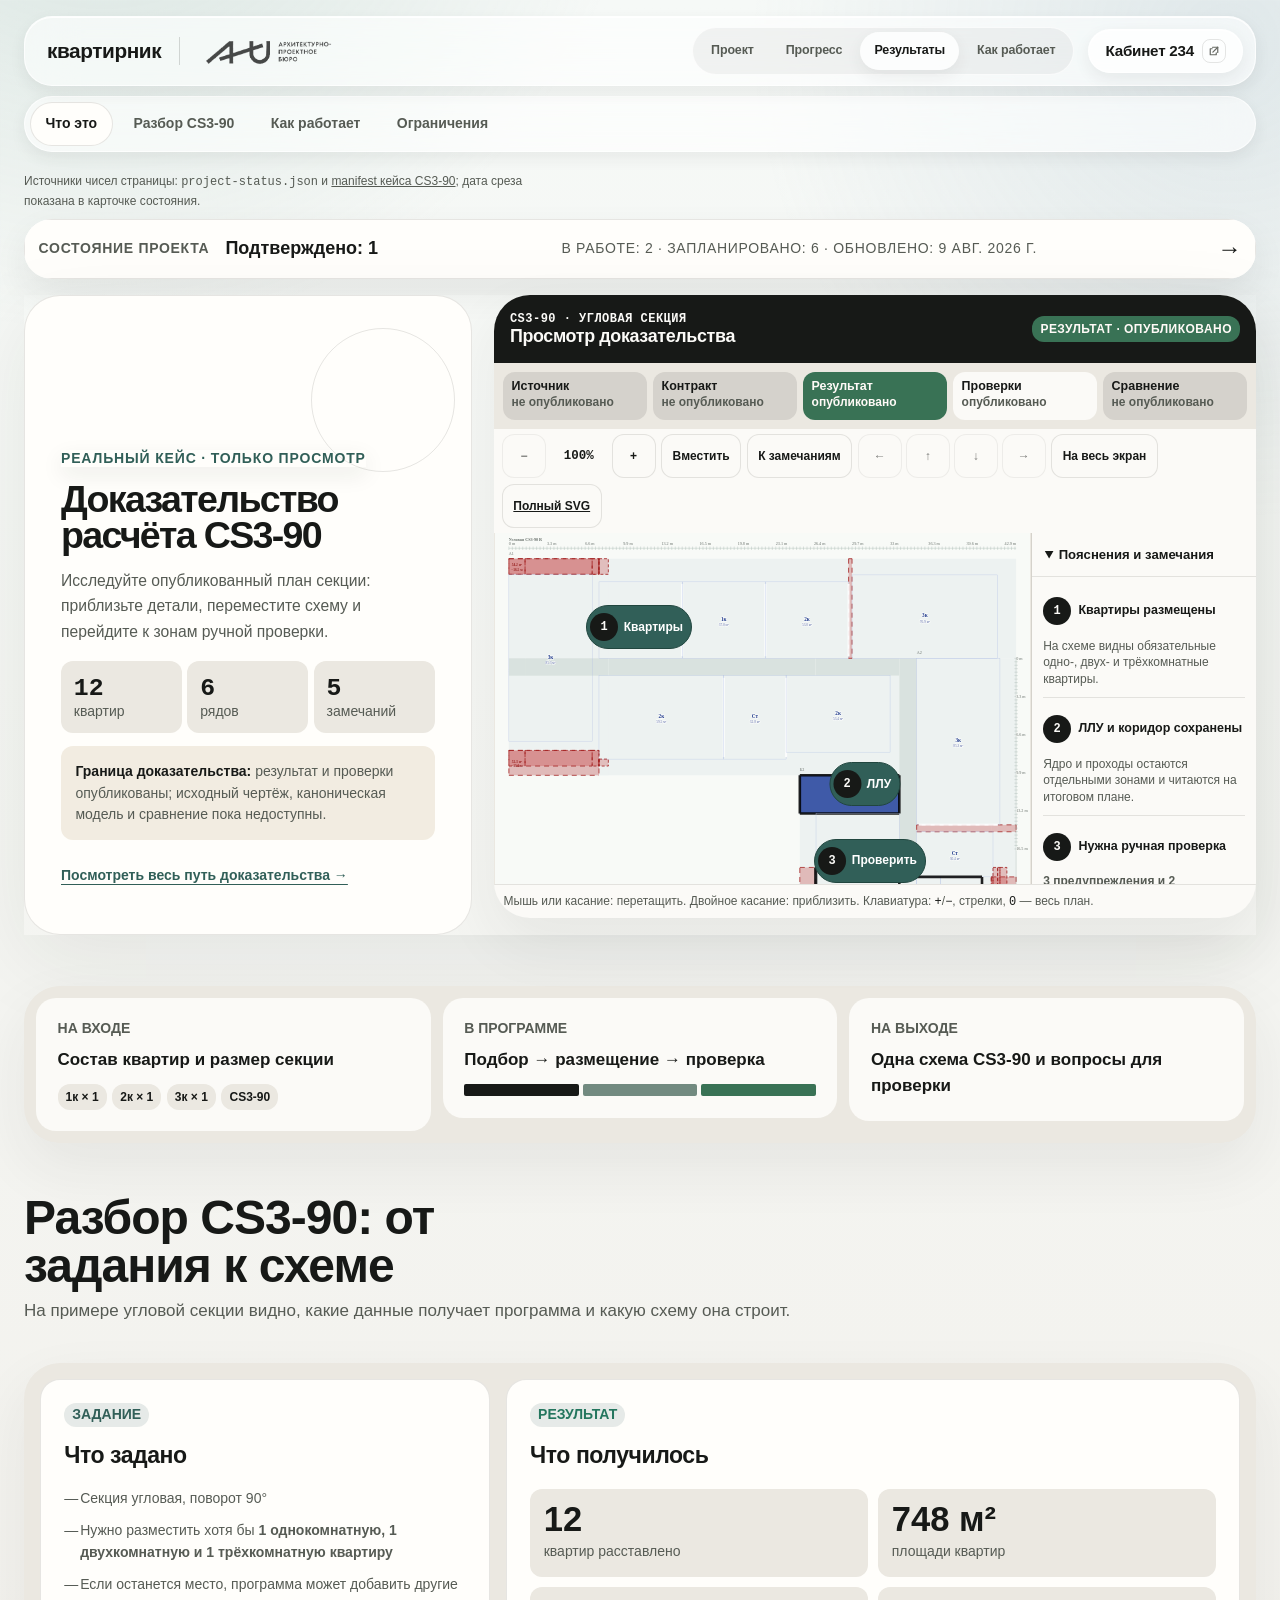
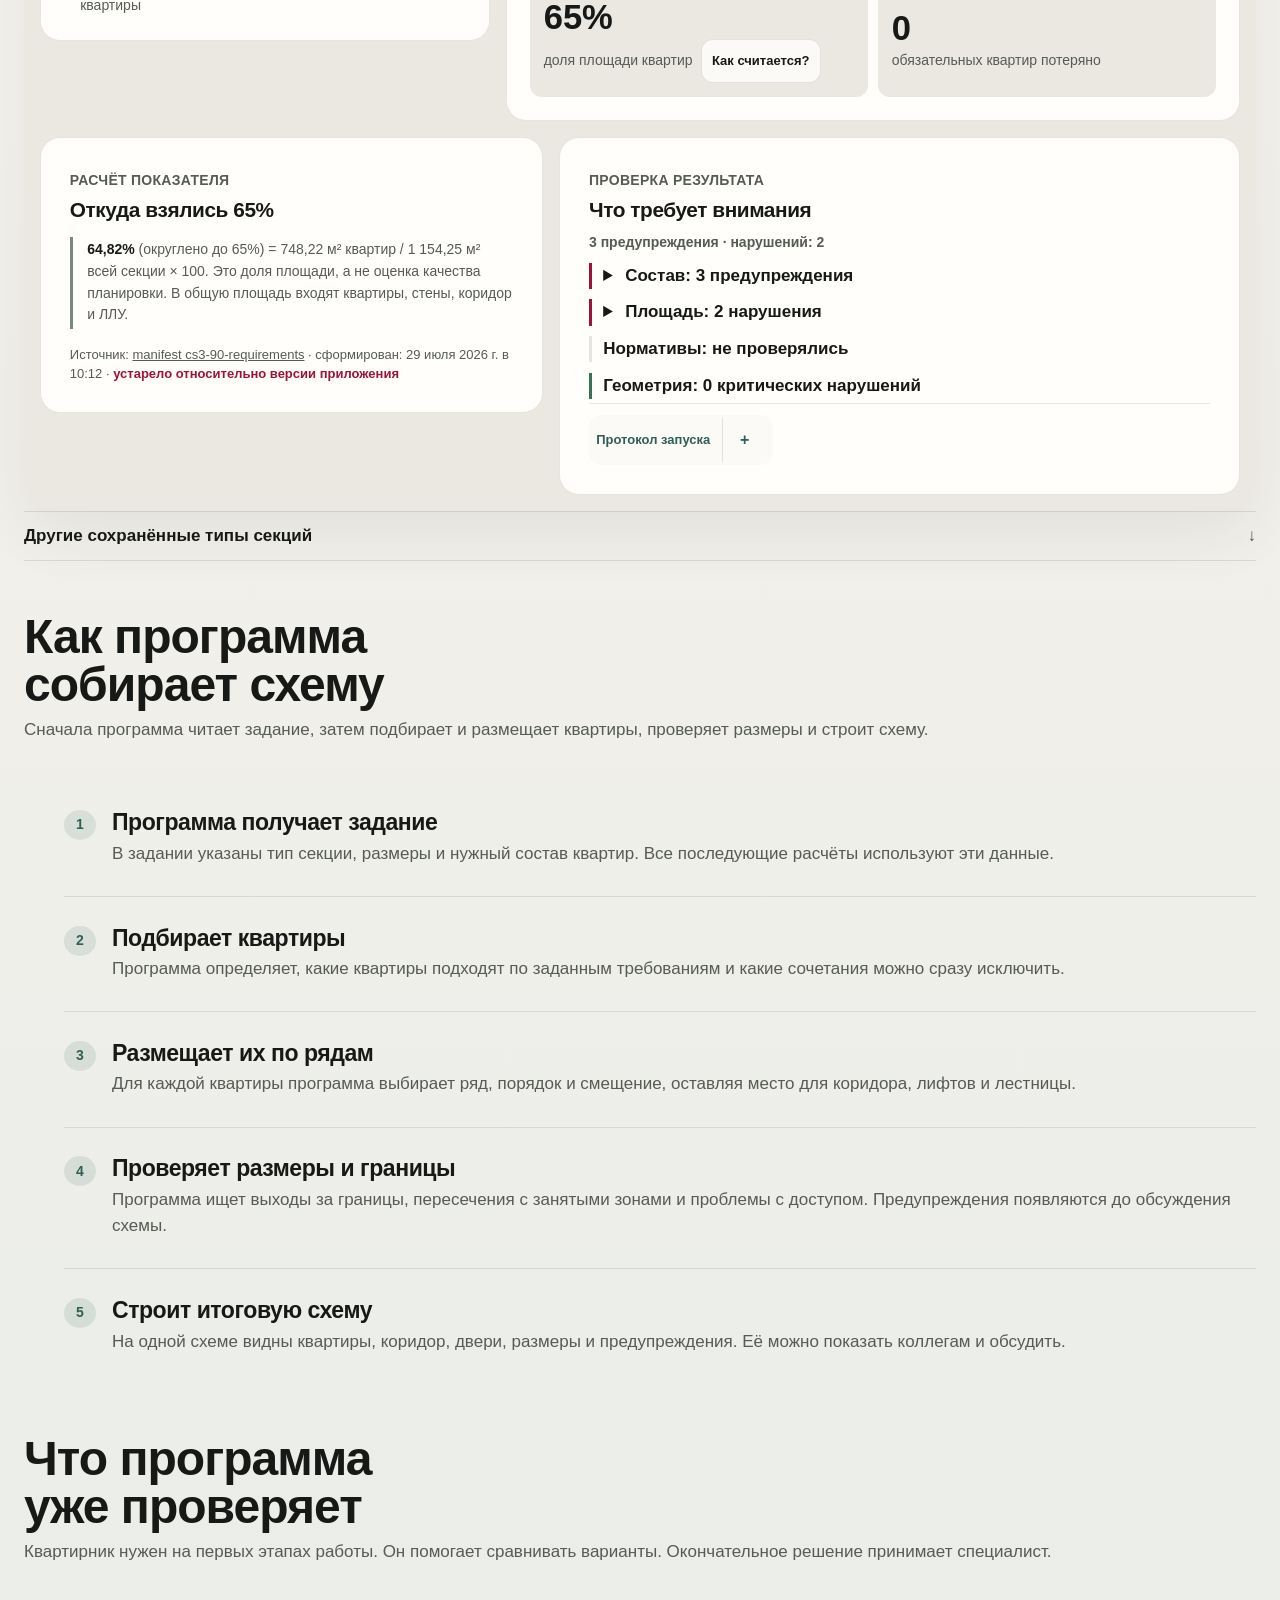
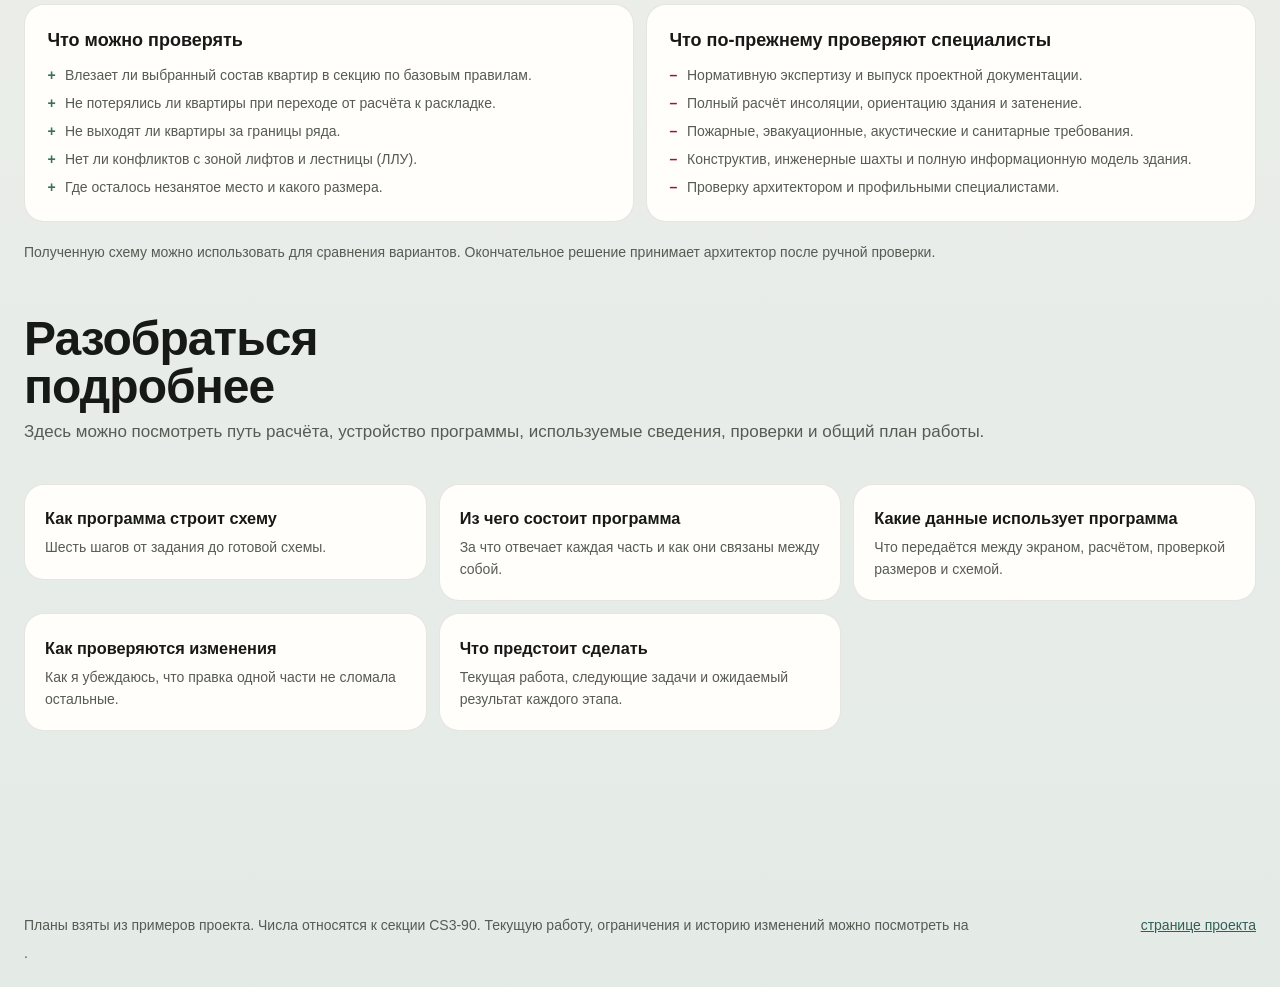
==== commit f9ab1e5b: "контракты модулей и технические сведения на структурном слое" ====
--- a/program-flow/index.html
+++ b/program-flow/index.html
@@ -16,7 +16,7 @@
   <link rel="apple-touch-icon" sizes="180x180" href="branding/kvartirnik-icon-180.png?v=liquid-glass-1">
   <link rel="canonical" href="https://kvartirnik-au.ru/program-flow/index.html">
   <link rel="preload" as="fetch" href="motion-scenarios.json">
-  <link rel="stylesheet" href="program-flow-index-html.b90473304572.css">
+  <link rel="stylesheet" href="program-flow-index-html.07896c4f1efb.css">
   <script type="module" src="nav-menu.js"></script>
   <script type="module" src="evidence-viewer.js"></script>
   <script src="project-pulse.js" defer></script>
@@ -282,17 +282,17 @@
             <h3 id="caseChecksTitle">Что требует внимания</h3>
             <p class="honest" id="demoWarningSummary">3 предупреждения · нарушений: 2</p>
             <ol class="evidence-warning-groups" id="demoWarningGroups"><li data-state="warning"><details><summary><strong>Состав: 3 предупреждения</strong></summary><span>Желательные типы квартир не помещаются на выбранной стороне без переполнения.</span><ul><li><strong>Не помещается без переполнения выбранной стороны.</strong><span>Желательное требование: 4-комн. не помещается без переполнения выбранной стороны.</span></li><li><strong>Не помещается без переполнения выбранной стороны.</strong><span>Желательное требование: 4-комн. не помещается без переполнения выбранной стороны.</span></li><li><strong>Не помещается без переполнения выбранной стороны.</strong><span>Желательное требование: 4-комн. не помещается без переполнения выбранной стороны.</span></li></ul></details></li><li data-state="failed"><details><summary><strong>Площадь: 2 нарушения</strong></summary><span>Для указанных типов не нашлось размещённой квартиры в заданном диапазоне площади.</span><ul><li><strong>Нет размещённой квартиры в заданном диапазоне площади.</strong><span>1-комн.: нет поставленной квартиры в заданном диапазоне площади.</span></li><li><strong>Нет размещённой квартиры в заданном диапазоне площади.</strong><span>3-комн.: нет поставленной квартиры в заданном диапазоне площади.</span></li></ul></details></li><li data-state="not-checked"><strong>Нормативы: не проверялись</strong></li><li data-state="passed"><strong>Геометрия: 0 критических нарушений</strong></li></ol>
-            <details class="technical-details technical-details--compact">
-              <summary>Протокол запуска</summary>
-              <dl>
-                <dt>Версия приложения</dt><dd><code id="demoRunCommit">undisclosed</code></dd>
+            <details class="technical-details technical-details--compact ds-disclosure">
+              <summary>Протокол запуска</summary><div class="ds-disclosure-content">
+              <dl class="ds-definition-list">
+                <div class="ds-definition-row"><dt>Версия приложения</dt><dd><code id="demoRunCommit">undisclosed</code></dd></div>
                 <dt>Сформирован</dt><dd id="demoRunGeneratedAt">29 июля 2026 г. в 10:12</dd>
                 <dt>Время</dt><dd id="demoRunDuration">1,45 с</dd>
                 <dt>Вариантов</dt><dd id="demoRunVariants">384</dd>
                 <dt>Проверки</dt><dd id="demoRunChecks">3 из 3 машинных проверок пройдено</dd>
               </dl>
               <p><a id="demoManifestLink" href="output/cs3-90-requirements.manifest.json">Открыть manifest JSON</a></p>
-            </details>
+            </div></details>
           </section>
         </div>
       </div>
--- a/program-flow/program-flow-index-html.07896c4f1efb.css
+++ b/program-flow/program-flow-index-html.07896c4f1efb.css
@@ -0,0 +1,5817 @@
+:root {
+  color-scheme: light;
+
+  --canvas: #f3f5f1;
+  --paper: #ffffff;
+  --ink: #17211e;
+  --ink-soft: #68736e;
+  --muted: #596660;
+  --fill: #e9eeea;
+  --fill-deep: #dde5df;
+  --hairline: #d7ded9;
+  --acid: #c8f548;
+  --panel: #17231f;
+  --panel-soft: #22322c;
+  --panel-ink: #f6f8f4;
+  --teal: #2f7067;
+  --teal-soft: #dbeae5;
+  --danger: #a84534;
+  --ok: #2c7658;
+  --status-done: var(--ok);
+  --status-doing: var(--acid);
+  --status-blocked: var(--danger);
+  --status-planned: var(--fill);
+  --status-conditional: var(--ink-soft);
+
+  --sans: "Segoe UI Variable Display", "Segoe UI", system-ui, Roboto, Helvetica, Arial, sans-serif;
+  
+  --mono: ui-monospace, "Segoe UI Mono", Consolas, "SFMono-Regular", Menlo, monospace;
+
+  --fs-display: clamp(2.1rem, 5.6vw, 4.75rem);
+  --fs-h2: clamp(1.35rem, 2.4vw, 2.1rem);
+  --fs-h3: clamp(1.1rem, 1.5vw, 1.35rem);
+  --fs-micro: 0.875rem;
+  --track-display: -0.03em;
+  --track-micro: 0.055em;
+
+  --page: clamp(1.25rem, 4vw, 4.5rem);
+  --section: clamp(3rem, 6vw, 5.5rem);
+
+  --r-sm: 12px;
+  --r-md: 24px;
+  --r-lg: 32px;
+
+  --ease: cubic-bezier(0.22, 0.61, 0.36, 1);
+  --fast: 180ms;
+
+  font-family: var(--sans);
+}
+
+* { box-sizing: border-box; }
+
+body {
+  margin: 0;
+  background: var(--canvas);
+  color: var(--ink);
+  font-size: 1rem;
+  line-height: 1.55;
+  -webkit-font-smoothing: antialiased;
+  text-rendering: optimizeLegibility;
+  font-optical-sizing: auto;
+  overflow-x: hidden;
+}
+
+img { max-width: 100%; }
+a { color: inherit; }
+h1, h2, h3, h4, p, figure, ul, ol, dl { margin: 0; }
+ul { padding: 0; list-style: none; }
+
+:focus-visible { outline: 2px solid var(--ink); outline-offset: 3px; border-radius: 2px; }
+
+.skip-link {
+  position: fixed;
+  z-index: 100;
+  top: 0.75rem;
+  left: 0.75rem;
+  min-height: 44px;
+  padding: 0.65rem 1rem;
+  transform: translateY(-180%);
+  border-radius: var(--r-sm);
+  color: var(--panel-ink);
+  background: var(--panel);
+  font-weight: 650;
+}
+.skip-link:focus { transform: translateY(0); }
+
+.visually-hidden {
+  position: absolute;
+  width: 1px; height: 1px;
+  padding: 0; margin: -1px;
+  overflow: hidden;
+  clip: rect(0 0 0 0);
+  white-space: nowrap;
+  border: 0;
+}
+
+.wrap {
+  width: 100%;
+  max-width: 1240px;
+  margin-inline: auto;
+  padding-inline: var(--page);
+}
+main.wrap { display: block; padding-bottom: var(--section); }
+main.wrap > section,
+main.wrap > .roadmap-progress,
+main.wrap > .roadmap-filter { margin-top: var(--section); }
+main.wrap > section:first-child { margin-top: clamp(2.5rem, 5vw, 4.5rem); }
+
+
+.badge {
+  display: inline-flex;
+  align-items: center;
+  gap: 0.5em;
+  padding: 5px 11px;
+  border-radius: var(--r-sm);
+  background: var(--fill);
+  font-family: var(--sans);
+  font-size: var(--fs-micro);
+  font-weight: 500;
+  letter-spacing: 0.02em;
+  text-transform: none;
+  color: var(--muted);
+}
+.eyebrow {
+  display: inline-flex;
+  width: fit-content;
+  margin: 0 0 0.65rem;
+  padding: 5px 11px;
+  border-radius: var(--r-sm);
+  color: var(--muted);
+  background: var(--fill);
+  font-family: var(--sans);
+  font-size: var(--fs-micro);
+  font-weight: 500;
+  letter-spacing: 0.02em;
+  text-transform: none;
+}
+.lead {
+  color: var(--muted);
+  font-size: clamp(1.02rem, 1.35vw, 1.22rem);
+  line-height: 1.55;
+  max-width: 68ch;
+}
+.muted { color: var(--muted); }
+.number-provenance {
+  color: var(--muted);
+  font-family: var(--sans);
+  font-size: var(--fs-micro);
+  line-height: 1.55;
+}
+.number-provenance code { font-size: 0.92em; }
+
+h1 {
+  font-size: var(--fs-display);
+  font-weight: 600;
+  line-height: 1.04;
+  letter-spacing: var(--track-display);
+  text-transform: none;
+  text-wrap: pretty;
+}
+h2 { font-size: var(--fs-h2); font-weight: 650; letter-spacing: -0.01em; }
+h3 { font-size: var(--fs-h3); font-weight: 650; }
+code { font-family: var(--sans); }
+
+.section-head { max-width: 70ch; margin-bottom: clamp(1.5rem, 3vw, 2.4rem); }
+.section-head h2 { margin-bottom: 0.5rem; }
+.section-head p { color: var(--muted); }
+.page-head { max-width: 74ch; }
+.page-head .badge { margin-bottom: 1rem; }
+.page-head h1 { margin-bottom: 1rem; }
+
+
+.topbar {
+  position: sticky;
+  top: 0;
+  z-index: 20;
+  background: rgba(255, 255, 255, 0.92);
+  backdrop-filter: blur(8px);
+  border-bottom: 1px solid var(--hairline);
+}
+.topbar .nav {
+  display: flex;
+  align-items: center;
+  gap: 1.25rem;
+  min-height: 60px;
+  padding-block: 0;
+}
+.brand {
+  display: inline-flex;
+  align-items: center;
+  gap: 0.55rem;
+  text-decoration: none;
+  color: var(--ink);
+  font-weight: 700;
+  letter-spacing: var(--track-display);
+  white-space: nowrap;
+}
+.brand-logo { font-size: 1.02rem; }
+.brand-logo span { font-weight: 700; letter-spacing: var(--track-display); color: var(--ink); }
+
+.links {
+  display: flex;
+  flex-wrap: wrap;
+  align-items: center;
+  gap: 0.2rem 1.3rem;
+  margin-left: auto;
+}
+.links > a {
+  display: inline-flex;
+  align-items: center;
+  min-height: 44px;
+  text-decoration: none;
+  color: var(--ink);
+  font-size: 0.94rem;
+  padding: 0;
+  border-bottom: 1px solid transparent;
+  transition: color var(--fast) var(--ease), border-color var(--fast) var(--ease);
+}
+.links > a:hover { color: var(--muted); }
+.links > a[aria-current] { border-color: var(--ink); }
+.nav-dropdown a[aria-current] { color: var(--ink); background: var(--fill-deep); font-weight: 650; }
+
+.site-menu { margin-left: auto; }
+.site-menu > summary {
+  display: none;
+  list-style: none;
+}
+.site-menu > summary::-webkit-details-marker { display: none; }
+.nav-trigger {
+  cursor: pointer;
+  font-size: 0.94rem;
+  padding: 5px 0;
+  list-style: none;
+  user-select: none;
+}
+.nav-trigger::-webkit-details-marker { display: none; }
+.nav-trigger::after { content: " ▾"; color: var(--muted); font-size: 0.7em; transition: transform var(--fast) var(--ease); }
+.nav-menu[open] .nav-trigger::after { display: inline-block; transform: rotate(180deg); }
+.nav-trigger.is-active { border-bottom: 1px solid var(--ink); }
+.nav-menu { position: relative; }
+.nav-dropdown {
+  position: absolute;
+  top: calc(100% + 8px);
+  left: 0;
+  min-width: 190px;
+  display: grid;
+  padding: 6px;
+  border: 1px solid var(--hairline);
+  border-radius: var(--r-md);
+  background: var(--paper);
+  box-shadow: 0 18px 40px rgba(26, 27, 29, 0.12);
+  z-index: 5;
+}
+.nav-dropdown a {
+  align-items: center;
+  display: flex;
+  min-height: 44px;
+  text-decoration: none;
+  color: var(--ink);
+  font-size: 0.875rem;
+  padding: 8px 10px;
+  border-radius: var(--r-sm);
+  transition: background var(--fast) var(--ease);
+}
+.nav-dropdown a:hover { background: var(--fill); }
+.nav-dropdown--right { right: 0; left: auto; }
+
+
+.process-intro,
+.hero-explain {
+  display: grid;
+  grid-template-columns: minmax(0, 1.05fr) minmax(0, 0.95fr);
+  gap: clamp(1.5rem, 4vw, 3.5rem);
+  align-items: center;
+}
+.process-copy .badge,
+.hero-copy .badge { margin-bottom: 1rem; }
+.process-copy h1,
+.hero-copy h1 { margin-bottom: 1rem; }
+
+.process-visual,
+.plan-figure {
+  margin: 0;
+  border-radius: var(--r-md);
+  background: var(--fill);
+  padding: clamp(0.9rem, 2vw, 1.5rem);
+}
+.process-visual img,
+.plan-figure img { display: block; width: 100%; height: auto; border-radius: var(--r-sm); background: var(--paper); }
+.process-visual figcaption,
+.plan-figure figcaption {
+  margin-top: 0.75rem;
+  font-family: var(--sans);
+  font-size: var(--fs-micro);
+  letter-spacing: 0.04em;
+  color: var(--muted);
+}
+.worked-plan { background: var(--fill); }
+
+
+.payoff {
+  display: flex;
+  flex-wrap: wrap;
+  align-items: stretch;
+  gap: 0.75rem;
+  margin-top: 1.6rem;
+}
+.payoff-item {
+  flex: 1 1 200px;
+  display: grid;
+  gap: 0.25rem;
+  padding: 0.9rem 1rem;
+  border-radius: var(--r-md);
+  background: var(--fill);
+}
+.payoff-item b { font-size: 1rem; }
+.payoff-item span { color: var(--muted); font-size: 0.875rem; }
+.payoff-win { background: var(--panel); color: var(--panel-ink); }
+.payoff-win span { color: rgba(245, 246, 244, 0.62); }
+.payoff-arrow { align-self: center; color: var(--ink-soft); font-size: 1.25rem; }
+
+
+.landing-cta { display: flex; flex-wrap: wrap; gap: 0.55rem; margin-top: 1.7rem; }
+.cta-primary, .cta-ghost {
+  display: inline-flex;
+  align-items: center;
+  gap: 0.5em;
+  min-height: 50px;
+  padding: 0 1.5rem;
+  border-radius: var(--r-sm);
+  font-weight: 550;
+  text-decoration: none;
+  transition: background var(--fast) var(--ease);
+}
+.cta-primary { background: var(--acid); color: var(--ink); }
+.cta-primary:hover { background: #b9ea1f; }
+.cta-ghost { background: var(--fill); color: var(--ink); }
+.cta-ghost:hover { background: var(--fill-deep); }
+
+
+.example, .project-brief {
+  display: grid;
+  gap: 0.5rem;
+  padding: clamp(1rem, 2vw, 1.5rem);
+  border-radius: var(--r-md);
+  background: var(--fill);
+}
+.example p, .project-brief p { color: var(--ink); }
+.example b, .project-brief b { color: var(--ink); }
+.honest, .limit-note, .source-note, .filter-hint {
+  color: var(--muted);
+  font-size: 0.875rem;
+  line-height: 1.55;
+}
+.limit-note { margin-top: 1.25rem; }
+.source-note { margin-bottom: 1.25rem; }
+
+.plan-legend {
+  display: grid;
+  gap: 0.4rem 1.5rem;
+  padding: clamp(1rem, 2vw, 1.35rem) clamp(1rem, 2vw, 1.5rem);
+  border-radius: var(--r-md);
+  background: var(--fill);
+}
+.plan-legend b { grid-column: 1 / -1; }
+.plan-legend ul { display: grid; gap: 0.45rem; }
+.plan-legend li {
+  display: flex;
+  align-items: center;
+  gap: 0.6rem;
+  color: var(--muted);
+  font-size: 0.875rem;
+  cursor: default;
+  border-radius: var(--r-sm);
+  transition: color var(--fast) var(--ease);
+}
+.plan-legend li.is-cued { color: var(--ink); }
+.sw { width: 14px; height: 14px; flex: 0 0 auto; border-radius: 3px; background: var(--ink-soft); }
+.sw-apt { background: #4e84a6; }
+.sw-llu { background: #6576ad; }
+.sw-corr { background: #a36d1c; }
+.sw-gap { background: var(--danger); }
+.sw-ruler { background: var(--ink); }
+
+.next {
+  display: flex;
+  flex-wrap: wrap;
+  justify-content: space-between;
+  gap: 0.75rem 1.5rem;
+  margin-top: var(--section);
+  padding-top: 1.3rem;
+  border-top: 1px solid var(--hairline);
+}
+.next a {
+  font-family: var(--sans);
+  font-size: 0.875rem;
+  font-weight: 650;
+  letter-spacing: 0;
+  text-decoration: none;
+  color: var(--ink);
+  padding: 6px 0;
+}
+.next a:hover { color: var(--muted); }
+
+
+footer {
+  border-top: 1px solid var(--hairline);
+  padding-block: clamp(1.6rem, 3vw, 2.4rem);
+}
+footer .wrap { color: var(--muted); font-size: 0.875rem; line-height: 1.6; }
+footer a { color: var(--ink); }
+footer code { font-family: var(--sans); font-size: 0.8125rem; background: var(--fill); padding: 1px 5px; border-radius: 3px; }
+
+
+@media (max-width: 960px) {
+  .topbar .nav { align-items: center; min-height: 64px; }
+  .site-menu { position: relative; }
+  .site-menu > summary {
+    display: inline-flex;
+    align-items: center;
+    min-height: 44px;
+    padding: 0 0.8rem;
+    cursor: pointer;
+    border: 1px solid var(--hairline);
+    border-radius: var(--r-sm);
+    font-weight: 650;
+  }
+  .site-menu > summary::after { margin-left: 0.5rem; content: "+"; }
+  .site-menu[open] > summary::after { content: "−"; }
+  .site-menu .links {
+    position: absolute;
+    max-height: calc(100vh - 6rem);
+    overflow-y: auto;
+    overscroll-behavior: contain;
+    top: calc(100% + 0.5rem);
+    right: 0;
+    display: grid;
+    width: min(22rem, calc(100vw - 2 * var(--page)));
+    padding: 0.55rem;
+    border: 1px solid var(--hairline);
+    border-radius: var(--r-md);
+    background: var(--paper);
+    box-shadow: 0 18px 40px rgba(26, 27, 29, 0.12);
+  }
+  .site-menu .links > a { padding-inline: 0.8rem; border-bottom: 0; border-radius: var(--r-sm); }
+  .site-menu .links > a:hover { background: var(--fill); }
+  .site-menu .links .nav-menu { display: grid; }
+  .site-menu .links .nav-trigger { display: flex; align-items: center; min-height: 44px; padding: 0 0.8rem; border-radius: var(--r-sm); }
+  .site-menu .links .nav-trigger:hover { background: var(--fill); }
+  .site-menu .links .nav-dropdown { position: static; min-width: 0; padding: 0 0 0.3rem 1.2rem; border: 0; border-radius: 0; box-shadow: none; }
+  .process-intro, .hero-explain { grid-template-columns: minmax(0, 1fr); }
+}
+@media (max-width: 640px) {
+  .topbar .nav { padding-block: 0.55rem; }
+  .step-row { grid-template-columns: minmax(0, 1fr); }
+  .payoff { flex-direction: column; }
+  .payoff-arrow { transform: rotate(90deg); }
+  .landing-cta a { width: 100%; justify-content: center; }
+}
+
+@media (prefers-reduced-motion: reduce) {
+  *, *::before, *::after {
+    animation-duration: 0.01ms !important;
+    transition-duration: 0.01ms !important;
+    scroll-behavior: auto !important;
+  }
+}
+
+.section-nav {
+  align-items: center;
+  border-bottom: 1px solid var(--hairline);
+  display: flex;
+  gap: 0.35rem;
+  min-height: 3rem;
+  overflow-x: auto;
+  scrollbar-width: thin;
+}
+
+.section-nav a {
+  align-items: center;
+  border-bottom: 2px solid transparent;
+  color: var(--muted);
+  display: inline-flex;
+  flex: 0 0 auto;
+  font-size: 0.875rem;
+  min-height: 44px;
+  padding: 0.1rem 0.65rem;
+  text-decoration: none;
+}
+
+.section-nav a:hover,
+.section-nav a:focus-visible,
+.section-nav a[aria-current="page"],
+.section-nav a[aria-current="location"] {
+  border-bottom-color: var(--ink);
+  color: var(--ink);
+}
+
+@media (max-width: 620px) {
+  .section-nav {
+    flex-wrap: wrap;
+    margin-inline: 0;
+    overflow-x: visible;
+    padding-inline: 0;
+    width: auto;
+  }
+
+  .section-nav a {
+    flex: 1 1 auto;
+    justify-content: center;
+    text-align: center;
+  }
+}
+
+
+.worked-grid {
+  display: grid;
+  grid-template-columns: minmax(260px, 0.8fr) minmax(0, 1.2fr);
+  gap: clamp(0.75rem, 1.6vw, 1rem);
+  align-items: start;
+  padding: clamp(0.75rem, 1.6vw, 1rem);
+  border: 0;
+  border-radius: var(--r-lg);
+  background: var(--fill);
+}
+.brief-card, .result-card {
+  display: grid;
+  gap: 0.75rem;
+  align-content: start;
+  min-width: 0;
+  padding: clamp(1.15rem, 2.5vw, 1.8rem);
+  border-radius: var(--r-md);
+  background: var(--paper);
+}
+.brief-card ul { display: grid; gap: 0.65rem; margin-top: 0.25rem; }
+.brief-card li { position: relative; padding-left: 1rem; color: var(--muted); font-size: 0.875rem; }
+.brief-card li::before { position: absolute; left: 0; color: var(--ink-soft); content: "—"; }
+.result-card .result-nums {
+  display: grid;
+  grid-template-columns: repeat(2, minmax(0, 1fr));
+  gap: clamp(0.55rem, 1.2vw, 0.75rem);
+  margin-top: 0.25rem;
+  border: 0;
+}
+.result-nums li {
+  display: flex;
+  min-width: 0;
+  min-height: 5.6rem;
+  flex-direction: column;
+  gap: 0.35rem;
+  justify-content: center;
+  padding: 0.9rem;
+  border: 0;
+  border-radius: var(--r-md);
+  background: var(--fill);
+  color: var(--muted);
+  font-size: 0.875rem;
+}
+.result-nums li::before { content: none; }
+.result-nums b { color: var(--ink); font-size: clamp(1.75rem, 3vw, 2.45rem); font-weight: 750; letter-spacing: 0; line-height: 0.95; font-variant-numeric: tabular-nums; }
+.metric-explained span {
+  display: flex;
+  flex-wrap: wrap;
+  gap: 0.4rem 0.55rem;
+  align-items: center;
+}
+.metric-help {
+  min-height: 1.85rem;
+  padding: 0.25rem 0.6rem;
+  border: 1px dashed currentColor;
+  border-radius: 999px;
+  background: var(--paper);
+  color: var(--muted);
+  cursor: help;
+  font: 600 0.8125rem/1.1 var(--sans);
+}
+.metric-help:focus-visible { outline: 2px solid var(--ink); outline-offset: 3px; }
+.case-sheet__audit {
+  grid-column: 1 / -1;
+  display: grid;
+  grid-template-columns: minmax(0, 0.85fr) minmax(0, 1.15fr);
+  gap: clamp(0.75rem, 1.6vw, 1rem);
+  align-items: start;
+  background: transparent;
+}
+.case-sheet__calculation,
+.case-sheet__checks {
+  min-width: 0;
+  padding: clamp(1.15rem, 2.5vw, 1.8rem);
+  border-radius: var(--r-md);
+  background: var(--paper);
+}
+.case-sheet__eyebrow {
+  color: var(--muted);
+  font: var(--type-label-weight) var(--type-label-size) / var(--type-label-line) var(--type-label-font);
+  letter-spacing: var(--type-label-track);
+  text-transform: uppercase;
+}
+.case-sheet__audit h3 { margin: 0.35rem 0 0; font-size: clamp(1.05rem, 1.8vw, 1.3rem); }
+.metric-definition {
+  border-left: 3px solid var(--acid);
+  color: var(--muted);
+  font-size: 0.875rem;
+  margin-top: 1rem;
+  padding: 0.15rem 0 0.15rem 0.9rem;
+}
+.metric-definition b { color: var(--ink); }
+.evidence-result-meta { margin-top: 1rem; color: var(--muted); font-size: 0.8125rem; line-height: 1.5; }
+.evidence-result-meta [data-state="stale"] { color: var(--danger); font-weight: 650; }
+.case-sheet__checks .honest { margin: 0.8rem 0 0; font: 700 0.875rem var(--sans); }
+.evidence-warning-groups { display: grid; gap: 0.65rem; margin: 0.8rem 0 0; padding: 0; }
+.evidence-warning-groups > li { display: grid; gap: 0.25rem; border-left: 3px solid var(--hairline); padding-left: 0.7rem; }
+.evidence-warning-groups > li::before { content: none; }
+.evidence-warning-groups > li[data-state="warning"],
+.evidence-warning-groups > li[data-state="failed"] { border-color: var(--danger); }
+.evidence-warning-groups > li[data-state="passed"] { border-color: var(--ok); }
+.evidence-warning-groups summary { cursor: pointer; }
+.evidence-warning-groups summary strong { margin-left: 0.25rem; }
+.evidence-warning-groups details > span,
+.evidence-warning-groups ul span { color: var(--muted); font-size: 0.8125rem; }
+.evidence-warning-groups details > span { display: block; margin: 0.35rem 0 0 1.25rem; }
+.evidence-warning-groups ul { display: grid; gap: 0.4rem; margin: 0.2rem 0 0; padding-left: 1rem; }
+.evidence-warning-groups ul li { display: grid; gap: 0.1rem; font-size: 0.8125rem; }
+.evidence-warning-groups ul li::before { content: none; }
+.io-tag {
+  justify-self: start;
+  font: var(--type-label-weight) var(--type-label-size) / var(--type-label-line) var(--type-label-font);
+  letter-spacing: var(--type-label-track);
+  text-transform: uppercase;
+  padding: 3px 8px;
+  border-radius: var(--r-sm);
+  background: var(--paper);
+  color: var(--muted);
+}
+.io-in { color: #3a6f92; }
+.io-out { color: var(--ok); }
+
+
+.product-bridge {
+  display: grid;
+  grid-template-columns: repeat(3, minmax(0, 1fr));
+  gap: clamp(0.75rem, 1.4vw, 1rem);
+  align-items: start;
+  padding: clamp(0.65rem, 1.4vw, 0.9rem);
+  overflow: hidden;
+  border: 0;
+  border-radius: var(--r-lg);
+  background: var(--fill);
+}
+.product-bridge article {
+  display: grid;
+  gap: 0.7rem;
+  align-content: start;
+  padding: clamp(1rem, 2vw, 1.35rem);
+  border-radius: var(--r-md);
+  background: var(--paper);
+}
+.product-bridge article > span { color: var(--muted); font: 650 var(--fs-micro) var(--sans); text-transform: uppercase; }
+.product-bridge__input > div { display: flex; flex-wrap: wrap; gap: 0.35rem; }
+.product-bridge__input b { padding: 0.35rem 0.5rem; border-radius: var(--r-sm); background: var(--fill); font: 600 0.75rem var(--sans); }
+.product-bridge__process > div { display: grid; grid-template-columns: repeat(3, 1fr); gap: 4px; }
+.product-bridge__process i { height: 0.75rem; border-radius: 2px; background: var(--panel); }
+.product-bridge__process i:nth-child(2) { background: var(--acid); }
+.product-bridge__process i:nth-child(3) { background: var(--ok); }
+
+.secondary-examples > p { max-width: 64ch; margin: 0.7rem 0; color: var(--muted); }
+.secondary-examples ul { display: flex; flex-wrap: wrap; gap: 0.45rem 1rem; padding: 0 0 0.9rem; list-style: none; }
+.secondary-examples a { color: var(--ink); }
+
+
+.steps { display: grid; gap: 0; }
+.step-row {
+  display: grid;
+  grid-template-columns: minmax(0, 1fr);
+  align-items: start;
+  padding-block: clamp(1.1rem, 2.4vw, 1.8rem);
+  border-top: 1px solid var(--hairline);
+}
+.step-row:first-child { border-top: 0; }
+.step-text { display: grid; grid-template-columns: auto minmax(0, 1fr); gap: 0.35rem 1rem; }
+.step-text .step-no { grid-row: 1 / span 2; }
+.step-no {
+  display: inline-grid;
+  place-items: center;
+  width: 30px; height: 30px;
+  border-radius: 999px;
+  background: var(--panel);
+  color: var(--panel-ink);
+  font-family: var(--sans);
+  font-size: 0.875rem;
+  font-weight: 600;
+}
+.step-text p { color: var(--muted); }
+
+
+.limits-grid { display: grid; grid-template-columns: repeat(2, minmax(0, 1fr)); gap: clamp(0.9rem, 2vw, 1.4rem); }
+.limit-card {
+  display: grid;
+  gap: 0.6rem;
+  align-content: start;
+  padding: clamp(1rem, 2vw, 1.4rem);
+  border: 1px solid var(--hairline);
+  border-radius: var(--radius-card);
+  background: var(--surface-card);
+  box-shadow: var(--shadow-card);
+}
+.limit-card b { font-size: 1.125rem; font-weight: 650; }
+.limit-card ul { display: grid; gap: 0.4rem; }
+.limit-card li { color: var(--muted); font-size: 0.875rem; padding-left: 1.1rem; position: relative; }
+.limit-do li::before { content: "+"; position: absolute; left: 0; color: var(--ok); font-weight: 700; }
+.limit-dont li::before { content: "–"; position: absolute; left: 0; color: var(--danger); font-weight: 700; }
+
+
+.cards { display: grid; grid-template-columns: repeat(3, minmax(0, 1fr)); gap: clamp(0.9rem, 1.8vw, 1.4rem); align-items: start; }
+.card {
+  display: grid;
+  gap: 0.35rem;
+  align-content: start;
+  padding: clamp(0.9rem, 1.8vw, 1.25rem);
+  border: 1px solid var(--hairline);
+  border-radius: var(--radius-card);
+  background: var(--surface-card);
+  box-shadow: var(--shadow-card);
+  text-decoration: none;
+  color: var(--ink);
+  font-size: 0.875rem;
+  transition: background var(--fast) var(--ease);
+}
+.card:hover { background: var(--surface-card); }
+.card b { font-size: 1.02rem; }
+.link-card { color: var(--muted); }
+.link-card b { color: var(--ink); margin-top: 0.1rem; }
+
+
+.card-visual {
+  display: block;
+  width: 100%;
+  aspect-ratio: 16 / 10;
+  object-fit: cover;
+  border-radius: var(--r-md);
+  background: var(--fill);
+}
+.wide-visual {
+  display: block;
+  width: 100%;
+  aspect-ratio: 16 / 5;
+  object-fit: cover;
+  border-radius: var(--r-md);
+  background: var(--fill);
+  margin-bottom: 1.25rem;
+}
+.mascot-strip {
+  display: block;
+  width: 100%;
+  aspect-ratio: 16 / 5;
+  object-fit: cover;
+  border-radius: var(--r-md);
+  background: var(--fill);
+}
+
+
+.audience-brief, .audience-summary {
+  display: grid;
+  grid-template-columns: repeat(2, minmax(0, 1fr));
+  gap: clamp(0.9rem, 2vw, 1.4rem);
+  margin-block: 1.5rem;
+}
+.audience-brief > div, .audience-answer {
+  display: grid;
+  gap: 0.35rem;
+  padding: clamp(1rem, 2vw, 1.3rem);
+  border-radius: var(--r-md);
+  background: var(--fill);
+}
+.audience-summary { grid-template-columns: repeat(3, minmax(0, 1fr)); }
+.audience-brief b, .audience-answer b { font-size: 1rem; }
+.audience-brief span, .audience-answer span { color: var(--muted); font-size: 0.875rem; }
+.audience-brief code { padding: 3px 8px; border-radius: var(--r-sm); background: var(--panel); color: var(--panel-ink); font-size: 0.8125rem; }
+
+
+.domain-grid, .object-grid {
+  display: grid;
+  grid-template-columns: repeat(3, minmax(0, 1fr));
+  gap: clamp(0.9rem, 1.8vw, 1.4rem);
+  align-items: start;
+}
+.domain, .object {
+  display: grid;
+  gap: 0.6rem;
+  align-content: start;
+  padding: clamp(1rem, 2vw, 1.35rem);
+  border: 1px solid var(--hairline);
+  border-radius: var(--radius-card);
+  background: var(--surface-card);
+  box-shadow: var(--shadow-card);
+}
+.domain h3, .object h3 { margin-top: 0.1rem; }
+.object code + h3 { margin-top: -0.35rem; }          
+.domain p, .object p { color: var(--muted); font-size: 0.875rem; }
+
+.domain ul, .object ul { display: grid; gap: 0.5rem; padding-top: 0.85rem; border-top: 1px solid var(--hairline); }
+.domain li, .object li { color: var(--muted); font-size: 0.875rem; line-height: 1.5; }
+.domain li b, .object li b { color: var(--ink); font-weight: 600; }
+
+.role {
+  display: inline-flex;
+  width: fit-content;
+  align-items: center;
+  justify-self: start;
+  font: var(--type-label-weight) var(--type-label-size) / var(--type-label-line) var(--type-label-font);
+  letter-spacing: var(--type-label-track);
+  text-transform: uppercase;
+  padding: 3px 8px;
+  border-radius: var(--r-sm);
+  background: var(--tint-bg, var(--paper));
+  color: var(--tint-fg, var(--muted));
+}
+
+[data-domain="ui"]               { --tint-bg: #e6eef7; --tint-fg: #345f89; }
+[data-domain="domain"]           { --tint-bg: #ecebf7; --tint-fg: #514a99; }
+[data-domain="apartment-assets"],
+[data-domain="assets"]           { --tint-bg: #e7f1e7; --tint-fg: #3d6e41; }
+[data-domain="solver"]           { --tint-bg: #f5eedd; --tint-fg: #7d5d22; }
+[data-domain="planning"]         { --tint-bg: #e0efec; --tint-fg: #296f65; }
+[data-domain="row-fill"]         { --tint-bg: #eef1df; --tint-fg: #5e6c2b; }
+[data-domain="layout"]           { --tint-bg: #e4eff3; --tint-fg: #2e5f72; }
+[data-domain="render"]           { --tint-bg: #f6e9e5; --tint-fg: #935140; }
+[data-domain="metrics"]          { --tint-bg: #efe9f6; --tint-fg: #644894; }
+[data-domain="debug"]            { --tint-bg: #e9edf1; --tint-fg: #4b5764; }
+[data-domain="adapter"]          { --tint-bg: #f1ebe0; --tint-fg: #6d5330; }
+[data-domain="integration"]      { --tint-bg: #e9edf1; --tint-fg: #46586b; }
+[data-domain="system"]           { --tint-bg: #e8e8e5; --tint-fg: #3f403b; }
+.object > code {
+  justify-self: start;
+  padding: 4px 9px;
+  border-radius: var(--r-sm);
+  background: var(--panel);
+  color: var(--panel-ink);
+  font-size: 0.875rem;
+}
+.domain li code { background: var(--fill-deep); color: var(--ink); padding: 1px 6px; border-radius: var(--r-sm); font-size: 0.875rem; }
+
+
+.quiz {
+  padding: clamp(1.2rem, 2.5vw, 2rem);
+  border-radius: var(--r-md);
+  background: var(--fill);
+}
+.quiz h2 { margin-bottom: 0.35rem; }
+.quiz-buttons { display: flex; flex-wrap: wrap; gap: 0.4rem; margin-block: 1rem; }
+.quiz-buttons button {
+  cursor: pointer;
+  padding: 9px 13px;
+  border: 1px solid var(--hairline);
+  border-radius: var(--r-sm);
+  background: var(--paper);
+  color: var(--ink);
+  font: inherit;
+  font-size: 0.875rem;
+  transition: border-color var(--fast) var(--ease), background var(--fast) var(--ease);
+}
+.quiz-buttons button:hover { border-color: var(--ink-soft); }
+.quiz-buttons button.is-active { background: var(--ink); border-color: var(--ink); color: var(--paper); }
+.quiz-answer {
+  min-height: 2.5em;
+  padding: 0.9rem 1rem;
+  border-radius: var(--r-sm);
+  background: var(--paper);
+  color: var(--ink);
+  font-size: 1rem;
+}
+
+.content-disclosure {
+  border-block: 1px solid var(--hairline);
+}
+.content-disclosure > summary {
+  display: flex;
+  gap: 1rem;
+  align-items: center;
+  min-height: 48px;
+  padding: 0.7rem 0;
+  color: var(--ink);
+  font-weight: 650;
+  cursor: pointer;
+  list-style: none;
+}
+.content-disclosure > summary::-webkit-details-marker { display: none; }
+.content-disclosure > summary::after { content: "↓"; margin-left: auto; color: var(--muted); }
+.content-disclosure[open] > summary::after { content: "↑"; }
+.content-disclosure .checks { margin-top: 1rem; }
+
+.checks { display: grid; grid-template-columns: repeat(2, minmax(0, 1fr)); gap: clamp(0.9rem, 1.8vw, 1.4rem); align-items: start; }
+.check {
+  display: grid;
+  gap: 0.5rem;
+  align-content: start;
+  padding: clamp(1rem, 2vw, 1.35rem);
+  border: 1px solid var(--hairline);
+  border-radius: var(--radius-card);
+  background: var(--surface-card);
+  box-shadow: var(--shadow-card);
+  color: var(--muted);
+  font-size: 0.875rem;
+  line-height: 1.55;
+}
+.check h3 { color: var(--ink); margin-top: 0.1rem; }
+.check .card-visual { margin-block: 0.2rem; }
+.check-cmds { display: flex; flex-wrap: wrap; align-items: center; gap: 0.4rem; }
+
+
+.fact-rail {
+  display: grid;
+  grid-template-columns: repeat(3, minmax(0, 1fr));
+  margin: clamp(1.5rem, 4vw, 3rem) 0;
+  border-block: 1px solid var(--hairline);
+}
+.fact-rail > div {
+  display: grid;
+  grid-template-columns: auto minmax(0, 1fr);
+  gap: 0.8rem;
+  align-items: end;
+  padding: 1rem clamp(0.8rem, 2vw, 1.4rem);
+}
+.fact-rail > div + div { border-left: 1px solid var(--hairline); }
+.fact-rail dt {
+  font-size: clamp(2.2rem, 4vw, 3.7rem);
+  font-weight: 800;
+  line-height: 0.85;
+  letter-spacing: -0.07em;
+  font-variant-numeric: tabular-nums;
+}
+.fact-rail dd {
+  max-width: 25ch;
+  color: var(--muted);
+  font-family: var(--sans);
+  font-size: var(--fs-micro);
+  line-height: 1.45;
+  text-transform: uppercase;
+}
+
+@media (max-width: 960px) {
+  .worked-grid { grid-template-columns: minmax(0, 1fr); }
+  .case-sheet__audit { grid-column: 1; grid-template-columns: minmax(0, 1fr); }
+  .cards, .domain-grid, .object-grid { grid-template-columns: repeat(2, minmax(0, 1fr)); }
+  .product-bridge { grid-template-columns: minmax(0, 1fr); }
+  .audience-brief, .audience-summary { grid-template-columns: minmax(0, 1fr); }
+}
+
+@media (max-width: 640px) {
+  .result-card .result-nums { grid-template-columns: minmax(0, 1fr); }
+  .metric-help { min-width: 44px; min-height: 44px; }
+  .cards, .fact-rail, .domain-grid, .limits-grid, .object-grid, .checks { grid-template-columns: minmax(0, 1fr); }
+  .fact-rail > div { grid-template-columns: 3.2rem minmax(0, 1fr); align-items: center; }
+  .fact-rail > div + div { border-top: 1px solid var(--hairline); border-left: 0; }
+}
+
+
+.technical-details {
+  --technical-bg: var(--surface-card);
+  --technical-fg: var(--teal);
+  margin-top: 1rem;
+  padding: var(--space-card);
+  border: 1px solid var(--hairline);
+  border-radius: var(--radius-card);
+  background: var(--technical-bg);
+  box-shadow: var(--shadow-card);
+}
+
+.technical-details[hidden] { display: none; }
+
+.technical-details > summary {
+  display: flex;
+  gap: 0.75rem;
+  align-items: center;
+  justify-content: space-between;
+  min-height: 2rem;
+  cursor: pointer;
+  list-style: none;
+  color: var(--technical-fg);
+  font-size: 0.875rem;
+  font-weight: 700;
+}
+
+.technical-details > summary::-webkit-details-marker { display: none; }
+.technical-details > summary::after { content: "+"; color: var(--technical-fg); font: 700 1rem var(--sans); }
+.technical-details[open] > summary::after { content: "−"; }
+.technical-details > summary:hover { color: var(--ink); }
+.technical-details > summary:focus-visible { border-radius: 1px; }
+
+.technical-details p,
+.technical-details .check-cmds {
+  margin-top: 0.75rem;
+  padding-top: 0.75rem;
+  border-top: 1px solid color-mix(in srgb, var(--technical-fg) 25%, transparent);
+}
+
+.technical-details code {
+  display: inline-block;
+  max-width: 100%;
+  margin: 0;
+  padding: 3px 7px;
+  overflow-wrap: anywhere;
+  border-radius: var(--r-sm);
+  color: var(--ink);
+  background: rgba(255, 255, 255, 0.72);
+  font-size: 0.875rem;
+  white-space: normal;
+}
+
+
+.technical-details--compact {
+  margin-top: 0.25rem;
+  padding: 0.65rem 0 0;
+  border: 0;
+  border-top: 1px solid var(--hairline);
+  border-radius: 0;
+  background: transparent;
+  box-shadow: none;
+}
+
+.technical-details--compact > summary {
+  width: max-content;
+  max-width: 100%;
+  min-height: 1.75rem;
+  justify-content: flex-start;
+  padding: 0.2rem 0.45rem;
+  border-radius: var(--r-sm);
+  background: var(--technical-bg);
+  font-size: 0.8125rem;
+}
+
+.technical-details--compact p,
+.technical-details--compact .check-cmds {
+  margin-top: 0.55rem;
+  padding-top: 0;
+  border-top: 0;
+}
+.technical-details--compact p { color: var(--ink); font-size: 0.875rem; line-height: 1.65; }
+.check .technical-details { align-self: end; }
+.check .technical-details .check-cmds { gap: 0.45rem; }
+.quiz .technical-details { margin-top: 0.8rem; }
+
+@media (max-width: 640px) {
+  .technical-details { padding: 0.7rem 0.8rem; }
+}
+
+.project-pulse-shell {
+  margin-top: clamp(0.65rem, 1.5vw, 1rem);
+}
+
+main.wrap > .project-pulse-shell + section {
+  margin-top: clamp(2rem, 3vw, 3rem);
+}
+
+.project-pulse__link,
+.project-pulse__loading,
+.project-pulse__error {
+  display: grid;
+  grid-template-columns: auto minmax(170px, 0.7fr) minmax(220px, 1.4fr) auto;
+  gap: 0.75rem 1rem;
+  align-items: center;
+  min-height: 3.25rem;
+  padding: 0.65rem 0.85rem;
+  border: 1px solid var(--hairline);
+  background: rgba(255, 255, 255, 0.82);
+  color: var(--ink);
+  text-decoration: none;
+}
+
+.project-pulse__link:hover { border-color: rgba(47, 112, 103, 0.34); background: var(--fill); }
+
+.project-pulse__kicker,
+.project-pulse__meta,
+.project-pulse__loading,
+.project-pulse__error {
+  color: var(--muted);
+  font-family: var(--sans);
+  font-size: var(--fs-micro);
+  letter-spacing: 0.05em;
+  text-transform: uppercase;
+}
+
+.project-pulse__kicker {
+  font-family: var(--sans);
+  font-weight: 650;
+}
+
+.project-pulse__value {
+  font-size: 1rem;
+  white-space: nowrap;
+}
+
+.project-pulse__value b {
+  margin-right: 0.35rem;
+  font-size: 1.125rem;
+  font-variant-numeric: tabular-nums;
+}
+
+.project-pulse__arrow { font-size: 1.5rem; }
+
+@media (max-width: 800px) {
+  .project-pulse__link { grid-template-columns: auto minmax(0, 1fr) auto; }
+  .project-pulse__meta { grid-column: 2; }
+}
+
+@media (max-width: 480px) {
+  .project-pulse__link { grid-template-columns: minmax(0, 1fr) auto; }
+  .project-pulse__kicker { grid-column: 1; grid-row: 1; }
+  .project-pulse__arrow { grid-column: 2; grid-row: 1; }
+  .project-pulse__value { grid-column: 1 / -1; grid-row: 2; }
+  .project-pulse__meta { grid-column: 1 / -1; grid-row: 3; }
+}
+
+
+
+::selection { background: var(--acid); color: var(--ink); }
+
+.brand-logo { display: inline-flex; align-items: center; }
+
+
+.topbar { box-shadow: inset 0 -1px 0 var(--hairline); }
+
+
+
+
+.links > a[aria-current],
+.nav-trigger.is-active {
+  border-bottom: 3px solid var(--ink);
+  background: none;
+  box-shadow: inset 0 -5px 0 color-mix(in srgb, var(--acid) 28%, transparent);
+  color: var(--ink);
+  font-weight: 650;
+}
+
+
+[data-accent-system="editorial-marker"] > section:first-of-type :is(.badge, .eyebrow) {
+  border: 1px solid var(--ink);
+  background: var(--acid);
+  color: var(--ink);
+}
+
+
+[data-accent-system="editorial-marker"] :is(
+  .section-head,
+  .manager-heading,
+  .status-heading,
+  .current-focus__heading
+) {
+  position: relative;
+  padding-top: 1rem;
+}
+
+[data-accent-system="editorial-marker"] :is(
+  .section-head,
+  .manager-heading,
+  .status-heading,
+  .current-focus__heading
+)::before {
+  position: absolute;
+  inset: 0 auto auto 0;
+  width: 2.6rem;
+  height: 4px;
+  background: var(--acid);
+  content: "";
+}
+
+
+[data-accent-panel] {
+  position: relative;
+}
+
+[data-accent-panel]::before {
+  position: absolute;
+  z-index: 1;
+  inset: 0 0 auto;
+  height: 4px;
+  background: var(--acid);
+  content: "";
+  pointer-events: none;
+}
+
+details[data-accent-panel]:not([open])::before {
+  display: none;
+}
+
+
+[data-accent-system="editorial-marker"] .step-text .step-no,
+[data-accent-system="editorial-marker"] .packet-stack__item > span:first-child,
+[data-accent-system="editorial-marker"] .quality-gate > span:first-child {
+  display: inline-grid;
+  min-width: 2rem;
+  min-height: 1.55rem;
+  place-items: center;
+  border: 0;
+  border-radius: var(--radius-pill);
+  background: var(--accent-soft);
+  color: var(--accent-deep);
+  font-weight: 700;
+}
+
+[data-accent-system="editorial-marker"] .step-text .step-no {
+  width: 30px;
+  height: 30px;
+  border-radius: 50%;
+}
+
+
+[data-accent-system="editorial-marker"] .module-node::before {
+  display: inline-grid;
+  min-width: 1.8rem;
+  min-height: 1.45rem;
+  place-items: center;
+  padding-inline: 0.4rem;
+  border: 0;
+  border-radius: var(--radius-pill);
+  background: var(--accent-soft);
+  color: var(--accent-deep);
+  font-weight: 700;
+}
+
+
+[data-accent-system="editorial-marker"] .quiz-buttons button.is-active {
+  border-bottom: 4px solid var(--acid);
+}
+
+[data-accent-system="editorial-marker"] .content-disclosure[open] > summary {
+  border-bottom: 3px solid var(--acid);
+}
+
+[data-accent-system="editorial-marker"] .module-contract[open] > summary {
+  padding-top: 1.15rem;
+}
+
+
+[data-accent-system="editorial-marker"] .next a:last-child:hover,
+[data-accent-system="editorial-marker"] .next a:last-child:focus-visible {
+  background:
+    linear-gradient(
+      180deg,
+      transparent 0 60%,
+      color-mix(in srgb, var(--acid) 55%, var(--paper)) 60% 100%
+    );
+  color: var(--ink);
+}
+
+@media (max-width: 640px) {
+  [data-accent-system="editorial-marker"] :is(
+    .section-head,
+    .manager-heading,
+    .status-heading,
+    .current-focus__heading
+  ) {
+    padding-top: 0.85rem;
+  }
+
+  [data-accent-system="editorial-marker"] :is(
+    .section-head,
+    .manager-heading,
+    .status-heading,
+    .current-focus__heading
+  )::before {
+    width: 2.2rem;
+  }
+}
+
+@media (forced-colors: active) {
+  .links > a[aria-current],
+  .nav-trigger.is-active {
+    border: 0;
+    border-bottom: 3px solid CanvasText;
+    background: Canvas;
+    box-shadow: none;
+    color: CanvasText;
+  }
+
+  [data-accent-system="editorial-marker"] > section:first-of-type :is(.badge, .eyebrow) {
+    border: 2px solid CanvasText;
+    background: Canvas;
+    color: CanvasText;
+  }
+
+  [data-accent-panel]::before,
+  [data-accent-system="editorial-marker"] :is(
+    .section-head,
+    .manager-heading,
+    .status-heading,
+    .current-focus__heading
+  )::before {
+    background: CanvasText;
+  }
+}
+
+
+.evidence-page .project-pulse-shell {
+  margin-block: 0.55rem;
+}
+
+.evidence-hero {
+  display: grid;
+  grid-template-columns: minmax(300px, 0.64fr) minmax(0, 1.36fr);
+  gap: clamp(1rem, 2.5vw, 2.4rem);
+  align-items: start;
+  padding-block: clamp(0.7rem, 1.5vw, 1.2rem) clamp(2rem, 4vw, 3.5rem);
+}
+
+.evidence-hero__copy {
+  display: grid;
+  gap: 0.85rem;
+  min-width: 0;
+  padding-top: 0.25rem;
+}
+
+.evidence-hero__copy .badge {
+  justify-self: start;
+}
+
+.evidence-hero__copy h1 {
+  max-width: min(100%, 13ch);
+  margin: 0;
+  font-size: clamp(2.25rem, 3.4vw, 3.25rem);
+  line-height: 0.98;
+  letter-spacing: -0.025em;
+  text-wrap: balance;
+}
+
+.evidence-hero__copy .lead {
+  max-width: 39ch;
+  margin: 0;
+  font-size: clamp(0.98rem, 1.15vw, 1.08rem);
+}
+
+.evidence-hero__facts {
+  display: grid;
+  grid-template-columns: repeat(3, minmax(0, 1fr));
+  margin: 0.2rem 0 0;
+  padding: 0;
+  border-block: 1px solid var(--hairline);
+  list-style: none;
+}
+
+.evidence-hero__facts li {
+  display: grid;
+  gap: 0.1rem;
+  padding: 0.65rem 0.55rem;
+}
+
+.evidence-hero__facts li + li {
+  border-left: 1px solid var(--hairline);
+}
+
+.evidence-hero__facts strong {
+  font: 750 clamp(1.15rem, 2vw, 1.55rem) var(--mono);
+}
+
+.evidence-hero__facts span,
+.evidence-hero__boundary,
+.evidence-hero__process-link {
+  font-size: var(--fs-micro);
+}
+
+.evidence-hero__facts span,
+.evidence-hero__boundary {
+  color: var(--muted);
+}
+
+.evidence-hero__boundary {
+  margin: 0;
+  padding-left: 0.75rem;
+  border-left: 3px solid var(--danger);
+}
+
+.evidence-hero__boundary strong {
+  color: var(--ink);
+}
+
+.evidence-hero__process-link {
+  justify-self: start;
+  min-height: 44px;
+  padding-block: 0.7rem;
+  font-weight: 700;
+  text-underline-offset: 4px;
+}
+
+.evidence-viewer {
+  
+  --viewer-confirmed: var(--ds-color-positive);
+  --viewer-review: #c96b16;
+  --viewer-inverse-scale: 1;
+  min-width: 0;
+  overflow: hidden;
+  border: 1px solid var(--ink);
+  background: var(--paper);
+}
+
+.evidence-viewer__header {
+  display: flex;
+  gap: 1rem;
+  align-items: center;
+  justify-content: space-between;
+  min-height: 3.25rem;
+  padding: 0.55rem 0.8rem;
+  color: var(--panel-ink);
+  background: var(--panel);
+}
+
+.evidence-viewer__header > div {
+  display: grid;
+  gap: 0.1rem;
+}
+
+.evidence-viewer__header span,
+.evidence-viewer__live {
+  font: 700 0.75rem var(--mono);
+  letter-spacing: 0.04em;
+  text-transform: uppercase;
+}
+
+.evidence-viewer__header h2 {
+  margin: 0;
+  color: inherit;
+  font-size: clamp(1rem, 1.4vw, 1.25rem);
+}
+
+.evidence-viewer__live {
+  flex: 0 0 auto;
+  padding: 0.35rem 0.5rem;
+  color: var(--ink);
+  background: var(--viewer-confirmed);
+  font-family: var(--sans);
+}
+
+.evidence-stage-tabs {
+  display: grid;
+  grid-template-columns: repeat(5, minmax(0, 1fr));
+  border-bottom: 1px solid var(--ink);
+}
+
+.evidence-stage-tabs button {
+  display: grid;
+  gap: 0.05rem;
+  min-width: 0;
+  min-height: 48px;
+  
+  font-size: var(--type-ui-size);
+  padding: 0.45rem 0.55rem;
+  border: 0;
+  border-right: 1px solid var(--hairline);
+  border-radius: 0;
+  color: var(--ink);
+  background: var(--paper);
+  font-family: var(--sans);
+  text-align: left;
+  cursor: pointer;
+}
+
+.evidence-stage-tabs button:last-child {
+  border-right: 0;
+}
+
+.evidence-stage-tabs button[data-state="not-published"] {
+  background: repeating-linear-gradient(135deg, var(--fill) 0 8px, var(--paper) 8px 16px);
+}
+
+.evidence-stage-tabs button[aria-selected="true"] {
+  box-shadow: inset 0 -4px 0 var(--viewer-confirmed);
+}
+
+.evidence-stage-tabs button[aria-selected="true"][data-state="not-published"] {
+  box-shadow: inset 0 -4px 0 var(--muted);
+}
+
+.evidence-stage-tabs button:disabled {
+  cursor: default;
+  opacity: 0.78;
+}
+
+.evidence-stage-tabs span {
+  overflow: hidden;
+  font-size: 0.78rem;
+  font-family: var(--sans);
+  font-weight: 750;
+  text-overflow: ellipsis;
+  white-space: nowrap;
+}
+
+.evidence-stage-tabs small {
+  overflow: hidden;
+  color: var(--muted);
+  font: 650 0.75rem var(--sans);
+  text-overflow: ellipsis;
+  white-space: nowrap;
+}
+
+.evidence-stage-panel[hidden] {
+  display: none;
+}
+
+.evidence-stage-panel--result {
+  min-width: 0;
+}
+
+.evidence-viewer__toolbar {
+  display: flex;
+  flex-wrap: wrap;
+  gap: 0.35rem;
+  align-items: center;
+  min-height: 48px;
+  padding: 0.35rem 0.5rem;
+  border-bottom: 1px solid var(--hairline);
+  background: var(--fill);
+}
+
+.evidence-viewer__pan-controls {
+  display: inline-grid;
+  grid-template-columns: repeat(4, 44px);
+  gap: 0.25rem;
+}
+
+.evidence-viewer__toolbar :is(button, a),
+.evidence-stage-panel__actions :is(button, a) {
+  display: inline-flex;
+  align-items: center;
+  justify-content: center;
+  min-width: 44px;
+  min-height: 44px;
+  padding: 0.45rem 0.65rem;
+  border: 1px solid var(--ink);
+  border-radius: 0;
+  color: var(--ink);
+  background: var(--paper);
+  font: 700 0.75rem var(--sans);
+  cursor: pointer;
+}
+
+.evidence-viewer__toolbar button:disabled,
+.evidence-stage-panel__actions button:disabled {
+  cursor: default;
+  opacity: 0.55;
+}
+
+.evidence-viewer__toolbar output {
+  min-width: 3.4rem;
+  text-align: center;
+  font: 750 0.78rem var(--mono);
+}
+
+.evidence-viewer__workspace {
+  display: grid;
+  grid-template-columns: minmax(0, 1fr) minmax(190px, 14rem);
+  min-width: 0;
+}
+
+.evidence-viewer__viewport {
+  display: grid;
+  place-items: center;
+  height: clamp(17.5rem, 39svh, 29rem);
+  min-width: 0;
+  overflow: hidden;
+  border-right: 1px solid var(--hairline);
+  background-color: #edf2ef;
+  background-image:
+    linear-gradient(rgba(48, 61, 55, 0.08) 1px, transparent 1px),
+    linear-gradient(90deg, rgba(48, 61, 55, 0.08) 1px, transparent 1px);
+  background-size: 20px 20px;
+  cursor: grab;
+  touch-action: pan-y pinch-zoom;
+}
+
+.evidence-viewer__viewport[data-dragging="true"] {
+  cursor: grabbing;
+}
+
+.evidence-viewer__drawing {
+  position: relative;
+  width: 100%;
+  height: 100%;
+  transform-origin: center;
+  transition: transform 180ms ease;
+  will-change: transform;
+}
+
+.evidence-viewer__viewport[data-dragging="true"] .evidence-viewer__drawing {
+  transition: none;
+}
+
+.evidence-viewer__drawing img {
+  display: block;
+  width: 100%;
+  height: 100%;
+  object-fit: contain;
+  user-select: none;
+}
+
+.evidence-callout {
+  position: absolute;
+  top: var(--callout-y);
+  left: var(--callout-x);
+  display: grid;
+  grid-template-columns: 1.75rem auto;
+  gap: 0.35rem;
+  align-items: center;
+  min-width: 44px;
+  min-height: 44px;
+  padding: 0.2rem 0.5rem 0.2rem 0.2rem;
+  border: 1px solid var(--ink);
+  border-radius: 999px;
+  color: var(--ink);
+  background: var(--viewer-confirmed);
+  box-shadow: 0 2px 0 var(--ink);
+  transform: translate(-50%, -50%) scale(var(--viewer-inverse-scale));
+  transform-origin: center;
+  cursor: pointer;
+}
+
+.evidence-callout > span,
+.evidence-callout-list button span {
+  display: grid;
+  place-items: center;
+  width: 1.75rem;
+  height: 1.75rem;
+  border-radius: 50%;
+  color: var(--panel-ink);
+  background: var(--panel);
+  font: 750 0.75rem var(--mono);
+}
+
+.evidence-callout b {
+  font-size: 0.75rem;
+  white-space: nowrap;
+}
+
+.evidence-callout--warning {
+  color: #2b1706;
+  background: #f3a64b;
+}
+
+.evidence-callout[aria-pressed="true"] {
+  outline: 3px solid var(--paper);
+  box-shadow: 0 0 0 5px var(--ink);
+}
+
+.evidence-viewer__drawer {
+  min-width: 0;
+  max-height: clamp(17.5rem, 39svh, 29rem);
+  overflow: auto;
+  background: var(--paper);
+}
+
+.evidence-viewer__drawer summary {
+  min-height: 44px;
+  padding: 0.7rem 0.8rem;
+  border-bottom: 1px solid var(--hairline);
+  font-size: 0.82rem;
+  font-weight: 750;
+  cursor: pointer;
+}
+
+.evidence-viewer__drawer-body {
+  display: grid;
+  gap: 0.7rem;
+  padding: 0.7rem;
+}
+
+.evidence-callout-list {
+  display: grid;
+  gap: 0.55rem;
+  margin: 0;
+  padding: 0;
+  list-style: none;
+}
+
+.evidence-callout-list li {
+  display: grid;
+  gap: 0.25rem;
+  padding-bottom: 0.55rem;
+  border-bottom: 1px solid var(--hairline);
+}
+
+.evidence-callout-list button {
+  display: grid;
+  grid-template-columns: 1.75rem minmax(0, 1fr);
+  gap: 0.45rem;
+  align-items: center;
+  min-height: 45px;
+  padding: 0;
+  border: 0;
+  color: var(--ink);
+  background: transparent;
+  font-size: 0.78rem;
+  font-weight: 750;
+  text-align: left;
+  cursor: pointer;
+}
+
+.evidence-callout-list p,
+.evidence-viewer__meta,
+.evidence-viewer__help {
+  margin: 0;
+  color: var(--muted);
+  font-size: 0.75rem;
+  line-height: 1.4;
+}
+
+.evidence-callout-list li[data-active="true"] {
+  padding-left: 0.5rem;
+  border-left: 3px solid var(--viewer-confirmed);
+}
+
+.evidence-callout-list li[data-callout-detail="review"][data-active="true"] {
+  border-left-color: var(--viewer-review);
+}
+
+.evidence-viewer__legend {
+  display: grid;
+  gap: 0.35rem;
+}
+
+.evidence-viewer__legend span {
+  display: flex;
+  gap: 0.45rem;
+  align-items: center;
+  font-size: 0.75rem;
+}
+
+.evidence-viewer__legend span::before {
+  width: 0.75rem;
+  height: 0.75rem;
+  border: 1px solid var(--ink);
+  content: "";
+}
+
+.evidence-viewer__legend [data-legend="confirmed"]::before {
+  background: var(--viewer-confirmed);
+}
+
+.evidence-viewer__legend [data-legend="review"]::before {
+  background: #f3a64b;
+}
+
+.evidence-viewer__legend [data-legend="unavailable"]::before {
+  background: repeating-linear-gradient(135deg, var(--muted) 0 2px, var(--paper) 2px 4px);
+}
+
+.evidence-viewer__help {
+  padding: 0.45rem 0.6rem;
+  border-top: 1px solid var(--hairline);
+}
+
+.evidence-viewer__help kbd {
+  color: var(--ink);
+}
+
+
+.evidence-stage-panel--unavailable {
+  display: grid;
+  grid-template-columns: auto minmax(0, 1fr);
+  gap: 1rem;
+  align-items: center;
+  min-height: 22rem;
+  padding: clamp(1.2rem, 4vw, 3rem);
+  background: repeating-linear-gradient(135deg, var(--fill) 0 12px, var(--paper) 12px 24px);
+}
+
+.evidence-stage-panel--unavailable > span {
+  display: grid;
+  place-items: center;
+  width: 4rem;
+  height: 4rem;
+  border: 1px dashed var(--muted);
+  color: var(--muted);
+  font: 750 0.9rem var(--mono);
+}
+
+.evidence-stage-panel--unavailable h3,
+.evidence-stage-panel--checks h3 {
+  margin: 0 0 0.35rem;
+  font-size: clamp(1.2rem, 2vw, 1.65rem);
+}
+
+.evidence-stage-panel--unavailable p,
+.evidence-stage-panel--checks p {
+  max-width: 58ch;
+  margin: 0;
+  color: var(--muted);
+}
+
+.evidence-stage-panel--checks {
+  display: grid;
+  grid-template-columns: minmax(0, 0.9fr) minmax(260px, 1.1fr);
+  gap: 1rem 1.5rem;
+  min-height: 22rem;
+  padding: clamp(1rem, 2vw, 1.5rem);
+}
+
+.evidence-stage-panel--checks > div > span {
+  color: var(--muted);
+  font: 700 0.75rem var(--sans);
+  text-transform: uppercase;
+}
+
+.evidence-stage-panel--checks ul {
+  display: grid;
+  grid-template-columns: repeat(2, minmax(0, 1fr));
+  gap: 0.55rem;
+  margin: 0;
+  padding: 0;
+  list-style: none;
+}
+
+.evidence-stage-panel--checks li {
+  display: grid;
+  gap: 0.2rem;
+  padding: 0.75rem;
+  border: 1px solid var(--hairline);
+  border-left: 4px solid var(--muted);
+}
+
+.evidence-stage-panel--checks li[data-state="warning"],
+.evidence-stage-panel--checks li[data-state="failed"] {
+  border-left-color: var(--viewer-review);
+}
+
+.evidence-stage-panel--checks li[data-state="passed"] {
+  border-left-color: var(--viewer-confirmed);
+}
+
+.evidence-stage-panel--checks li span {
+  color: var(--muted);
+  font-size: 0.75rem;
+}
+
+.evidence-stage-panel__actions {
+  grid-column: 1 / -1;
+  display: flex;
+  flex-wrap: wrap;
+  gap: 0.6rem;
+}
+
+.evidence-stage-panel__actions a {
+  text-decoration: underline;
+  text-underline-offset: 3px;
+}
+
+.evidence-viewer:fullscreen {
+  display: grid;
+  grid-template-rows: auto auto minmax(0, 1fr);
+  width: 100vw;
+  height: 100vh;
+  background: var(--paper);
+}
+
+.evidence-viewer:fullscreen .evidence-viewer__workspace,
+.evidence-viewer:fullscreen .evidence-viewer__viewport,
+.evidence-viewer:fullscreen .evidence-viewer__drawer {
+  height: 100%;
+  max-height: none;
+}
+
+.evidence-viewer:not([data-scale="1"]) .evidence-viewer__viewport {
+  touch-action: pinch-zoom;
+}
+
+@media (max-width: 960px) {
+  .evidence-hero {
+    grid-template-columns: minmax(0, 1fr);
+  }
+
+  .evidence-hero__copy {
+    grid-template-columns: minmax(0, 1fr) minmax(250px, 0.7fr);
+    align-items: start;
+  }
+
+  .evidence-hero__copy :is(.badge, h1, .lead) {
+    grid-column: 1;
+  }
+
+  .evidence-hero__facts {
+    grid-column: 2;
+    grid-row: 1 / span 3;
+  }
+
+  .evidence-hero__boundary,
+  .evidence-hero__process-link {
+    grid-column: 1 / -1;
+  }
+
+  .evidence-viewer__viewport,
+  .evidence-viewer__drawer {
+    height: clamp(20rem, 48svh, 31rem);
+    max-height: clamp(20rem, 48svh, 31rem);
+  }
+}
+
+@media (max-width: 720px) {
+  .evidence-hero__copy {
+    display: grid;
+    grid-template-columns: minmax(0, 1fr);
+  }
+
+  .evidence-hero__copy > * {
+    grid-column: 1;
+  }
+
+  .evidence-hero__facts {
+    grid-row: auto;
+  }
+
+  .evidence-stage-tabs {
+    grid-template-columns: repeat(2, minmax(0, 1fr));
+  }
+
+  .evidence-stage-tabs button {
+    border-bottom: 1px solid var(--hairline);
+  }
+
+  .evidence-viewer__workspace {
+    grid-template-columns: minmax(0, 1fr);
+  }
+
+  .evidence-viewer__viewport {
+    height: min(55svh, 28rem);
+    min-height: 19rem;
+    border-right: 0;
+  }
+
+  .evidence-viewer__drawer {
+    height: auto;
+    max-height: 18rem;
+    border-top: 1px solid var(--hairline);
+  }
+
+  .evidence-viewer__drawer:not([open]) {
+    overflow: hidden;
+  }
+
+  .evidence-stage-panel--checks {
+    grid-template-columns: minmax(0, 1fr);
+    min-height: 0;
+  }
+
+  .evidence-stage-panel--checks ul {
+    grid-template-columns: minmax(0, 1fr);
+  }
+}
+
+@media (max-width: 460px) {
+  .evidence-hero {
+    padding-top: 0.45rem;
+  }
+
+  .evidence-hero__copy h1 {
+    max-width: 15ch;
+    font-size: clamp(2rem, 10vw, 2.65rem);
+  }
+
+  .evidence-viewer__header {
+    align-items: flex-start;
+  }
+
+  .evidence-viewer__live {
+    max-width: 10rem;
+    text-align: right;
+  }
+
+  .evidence-viewer__toolbar {
+    display: grid;
+    grid-template-columns: 44px 3.4rem 44px repeat(2, minmax(0, 1fr));
+  }
+
+  .evidence-viewer__pan-controls {
+    grid-column: 1 / -1;
+    grid-template-columns: repeat(4, minmax(44px, 1fr));
+  }
+
+  .evidence-viewer__toolbar [data-viewer-action="fullscreen"] {
+    grid-column: 1 / -1;
+  }
+
+  .evidence-viewer__full-result {
+    grid-column: 1 / -1;
+  }
+
+  .evidence-viewer__toolbar button {
+    padding-inline: 0.35rem;
+  }
+
+  .evidence-callout b {
+    position: absolute;
+    width: 1px;
+    height: 1px;
+    overflow: hidden;
+    clip: rect(0 0 0 0);
+    white-space: nowrap;
+  }
+
+  .evidence-callout {
+    grid-template-columns: 1.75rem;
+    padding-right: 0.2rem;
+  }
+
+  .evidence-stage-panel--unavailable {
+    grid-template-columns: minmax(0, 1fr);
+    min-height: 18rem;
+  }
+}
+
+@media (prefers-reduced-motion: reduce) {
+  .evidence-viewer__drawing {
+    transition: none;
+  }
+}
+
+@media (forced-colors: active) {
+  .evidence-stage-tabs button[aria-selected="true"],
+  .evidence-callout[aria-pressed="true"] {
+    outline: 3px solid Highlight;
+    outline-offset: -3px;
+    box-shadow: none;
+  }
+
+  .evidence-callout,
+  .evidence-viewer__live {
+    forced-color-adjust: none;
+    color: CanvasText;
+    background: Highlight;
+  }
+}
+
+
+
+html {
+  scroll-padding-top: 6.5rem;
+}
+
+body {
+  background: var(--canvas);
+  color: var(--ink);
+}
+
+body::before {
+  position: fixed;
+  z-index: -1;
+  top: 8rem;
+  right: -14rem;
+  width: 30rem;
+  height: 30rem;
+  border: 1px solid rgba(47, 112, 103, 0.12);
+  border-radius: 50%;
+  content: "";
+  pointer-events: none;
+}
+
+::selection {
+  background: var(--acid);
+  color: var(--ink);
+}
+
+:focus-visible {
+  outline: 3px solid var(--acid);
+  outline-offset: 4px;
+  border-radius: var(--r-sm);
+}
+
+.wrap {
+  max-width: 1320px;
+}
+
+main.wrap {
+  padding-bottom: clamp(3rem, 6vw, 5rem);
+}
+
+main.wrap > section,
+main.wrap > .roadmap-progress,
+main.wrap > .roadmap-filter {
+  margin-top: clamp(2rem, 4vw, 4rem);
+}
+
+.topbar {
+  border: 0;
+  background: var(--panel);
+  color: var(--panel-ink);
+  backdrop-filter: none;
+}
+
+.topbar .nav {
+  min-height: 76px;
+  gap: clamp(1rem, 3vw, 2.5rem);
+}
+
+.brand,
+.brand-logo span {
+  color: var(--panel-ink);
+}
+
+.brand-logo {
+  font-size: clamp(1rem, 1.5vw, 1.12rem);
+  letter-spacing: var(--track-display);
+}
+
+.links {
+  gap: 0.35rem;
+}
+
+.links > a,
+.nav-trigger {
+  min-height: 44px;
+  padding: 0.55rem 1rem;
+  border: 1px solid transparent;
+  border-radius: 999px;
+  color: rgba(246, 248, 244, 0.76);
+  font-size: 0.875rem;
+  font-weight: 600;
+  text-decoration: none;
+}
+
+.links > a:hover,
+.nav-trigger:hover {
+  border-color: rgba(246, 248, 244, 0.2);
+  color: var(--panel-ink);
+}
+
+.links > a[aria-current],
+.nav-trigger.is-active {
+  border: 1px solid var(--acid);
+  background: var(--acid);
+  box-shadow: none;
+  color: var(--ink);
+  font-weight: 700;
+}
+
+.nav-dropdown {
+  padding: 0.45rem;
+  border: 1px solid rgba(246, 248, 244, 0.14);
+  border-radius: 18px;
+  background: var(--panel-soft);
+  box-shadow: 0 24px 60px rgba(10, 18, 15, 0.24);
+}
+
+.nav-dropdown a {
+  border-radius: 12px;
+  color: var(--panel-ink);
+}
+
+.nav-dropdown a:hover,
+.nav-dropdown a[aria-current] {
+  background: rgba(246, 248, 244, 0.1);
+  color: var(--panel-ink);
+}
+
+.section-nav {
+  display: flex;
+  gap: 0.35rem;
+  margin-block: 0.8rem 0;
+  overflow-x: auto;
+  scrollbar-width: thin;
+}
+
+.section-nav a {
+  flex: 0 0 auto;
+  min-height: 44px;
+  padding: 0.55rem 0.9rem;
+  border: 0;
+  border-radius: 999px;
+  color: var(--muted);
+  font-size: 0.875rem;
+  font-weight: 650;
+  text-decoration: none;
+}
+
+.section-nav a:hover {
+  background: var(--fill);
+  color: var(--ink);
+}
+
+.section-nav a[aria-current] {
+  background: var(--panel);
+  color: var(--panel-ink);
+}
+
+h1,
+h2,
+h3 {
+  color: var(--ink);
+  text-wrap: balance;
+}
+
+h1 {
+  font-weight: 650;
+  line-height: 0.98;
+  letter-spacing: -0.045em;
+}
+
+h2 {
+  font-size: clamp(1.65rem, 3vw, 2.7rem);
+  line-height: 1.05;
+  letter-spacing: -0.035em;
+}
+
+h3 {
+  line-height: 1.12;
+  letter-spacing: -0.02em;
+}
+
+.lead {
+  line-height: 1.5;
+}
+
+.badge,
+.eyebrow,
+.role,
+.io-tag {
+  border: 0;
+  border-radius: 999px;
+  background: var(--teal-soft);
+  color: var(--teal);
+  font-weight: 700;
+  letter-spacing: 0;
+}
+
+[data-accent-system="editorial-marker"] > section:first-of-type :is(.badge, .eyebrow) {
+  border: 0;
+  background: var(--acid);
+  color: var(--ink);
+}
+
+.number-provenance {
+  max-width: 80ch;
+  color: var(--muted);
+  font-size: 0.8125rem;
+}
+
+.number-provenance code { font-size: 1em; }
+
+main.wrap > .number-provenance {
+  margin-top: 1.25rem;
+}
+
+.project-pulse-shell {
+  overflow: hidden;
+  margin-top: 0.75rem;
+  border: 0;
+  border-radius: var(--r-sm);
+  background: transparent;
+  box-shadow: 0 12px 30px rgba(23, 33, 30, 0.05);
+}
+
+.project-pulse-shell a {
+  border-radius: inherit;
+}
+
+.page-head,
+.section-hero,
+.process-intro {
+  position: relative;
+  overflow: hidden;
+  max-width: none;
+  border-radius: var(--r-lg);
+}
+
+.section-head {
+  max-width: none;
+}
+
+[data-accent-system="editorial-marker"] :is(
+  .section-head,
+  .manager-heading,
+  .status-heading,
+  .current-focus__heading
+) {
+  padding-top: 0;
+}
+
+[data-accent-system="editorial-marker"] :is(
+  .section-head,
+  .manager-heading,
+  .status-heading,
+  .current-focus__heading
+)::before,
+[data-accent-panel]::before {
+  display: none;
+}
+
+:where(
+  .example,
+  .project-brief,
+  .card,
+  .limit-card,
+  .object,
+  .check,
+  .audience-answer,
+  .technical-details,
+  .module-contract,
+  .status-panel
+) {
+  border: 1px solid rgba(23, 33, 30, 0.08);
+  border-radius: var(--radius-card);
+  background: var(--paper);
+  box-shadow: 0 14px 40px rgba(23, 33, 30, 0.055);
+}
+
+:where(
+  .brief-card,
+  .result-card,
+  .evidence-board,
+  .domain-overview,
+  .quiz,
+  .objects,
+  .checks,
+  .roadmap-progress,
+  .roadmap-filter
+) {
+  border-radius: var(--r-lg);
+}
+
+.cta-primary,
+.cta-ghost,
+.text-cta,
+button,
+.evidence-links a,
+.next a {
+  min-height: 44px;
+  border-radius: 999px;
+}
+
+.cta-primary {
+  min-height: 52px;
+  padding-inline: 1.35rem;
+  background: var(--acid);
+  color: var(--ink);
+  font-weight: 750;
+}
+
+.cta-primary:hover {
+  background: #b9e73c;
+}
+
+.cta-ghost {
+  border: 1px solid var(--hairline);
+  background: var(--paper);
+}
+
+.text-cta {
+  display: inline-flex;
+  align-items: center;
+  padding-inline: 1rem;
+  color: var(--ink);
+  font-weight: 700;
+  text-underline-offset: 4px;
+}
+
+.technical-details,
+.content-disclosure,
+.module-contract {
+  overflow: clip;
+}
+
+:where(.technical-details, .content-disclosure, .module-contract) > summary {
+  min-height: 48px;
+  padding: 0.8rem 1rem;
+  border-radius: inherit;
+  font-weight: 700;
+}
+
+:where(.technical-details, .content-disclosure, .module-contract)[open] > summary {
+  border-bottom: 1px solid var(--hairline);
+  border-radius: 0;
+  background: var(--fill);
+}
+
+input,
+select,
+textarea {
+  min-height: 48px;
+  border: 1px solid var(--hairline);
+  border-radius: var(--r-sm);
+  background: var(--paper);
+  color: var(--ink);
+  font: inherit;
+}
+
+.next {
+  align-items: center;
+  padding: 1rem;
+  border: 1px solid var(--hairline);
+  border-radius: var(--ds-radius-lg);
+  background: rgba(255, 255, 255, 0.72);
+}
+
+main.wrap > section > .next:only-child {
+  margin-top: 0;
+}
+
+.next a {
+  display: inline-flex;
+  align-items: center;
+  padding-inline: 1rem;
+}
+
+@media (pointer: coarse), (max-width: 800px) {
+  .brand,
+  [role="button"] {
+    min-height: 44px;
+  }
+
+  summary {
+    min-height: 44px !important;
+  }
+
+  .brand,
+  .fx-copy {
+    display: inline-flex;
+    align-items: center;
+  }
+}
+
+footer {
+  border: 0;
+  background: var(--panel);
+}
+
+footer .wrap,
+footer a {
+  color: rgba(246, 248, 244, 0.72);
+}
+
+footer code {
+  background: rgba(246, 248, 244, 0.1);
+  color: var(--panel-ink);
+}
+
+@media (max-width: 960px) {
+  .topbar .nav {
+    min-height: 68px;
+  }
+
+  .site-menu > summary {
+    border-color: rgba(246, 248, 244, 0.22);
+    border-radius: 999px;
+    color: var(--panel-ink);
+  }
+
+  .site-menu .links {
+    padding: 0.65rem;
+    border: 1px solid rgba(246, 248, 244, 0.14);
+    border-radius: var(--ds-radius-lg);
+    background: var(--panel);
+    box-shadow: 0 24px 60px rgba(10, 18, 15, 0.28);
+  }
+
+  .site-menu .links > a {
+    color: var(--panel-ink);
+  }
+
+  .site-menu[open] .links > a[aria-current] {
+    color: var(--ink);
+  }
+
+  .site-menu .links > a:hover {
+    background: rgba(246, 248, 244, 0.1);
+  }
+
+  .site-menu .links .nav-trigger {
+    color: var(--panel-ink);
+  }
+
+  .site-menu .links .nav-dropdown {
+    background: transparent;
+  }
+}
+
+@media (max-width: 640px) {
+  :root {
+    --page: 1rem;
+    --section: 3.5rem;
+    --r-md: 20px;
+    --r-lg: 24px;
+  }
+
+  .topbar .nav {
+    padding-block: 0.5rem;
+  }
+
+  .brand-logo {
+    font-size: 1rem;
+  }
+
+  .section-nav {
+    margin-top: 0.65rem;
+    padding-bottom: 0.35rem;
+  }
+
+  h1 {
+    letter-spacing: -0.04em;
+  }
+}
+
+@media (forced-colors: active) {
+  .topbar,
+  footer,
+  .section-nav a[aria-current] {
+    background: Canvas;
+    color: CanvasText;
+  }
+
+  .brand,
+  .brand-logo span,
+  .links > a,
+  .nav-trigger,
+  footer .wrap,
+  footer a {
+    color: CanvasText;
+  }
+
+  .links > a[aria-current],
+  .nav-trigger.is-active,
+  .badge,
+  .eyebrow {
+    border: 2px solid CanvasText;
+    background: Canvas;
+    color: CanvasText;
+  }
+}
+
+
+.evidence-page .project-pulse-shell { margin-bottom: 1rem; }
+.evidence-page .project-pulse-shell + .evidence-hero { margin-top: 1rem; }
+
+.evidence-hero {
+  grid-template-columns: minmax(min(100%, 27rem), 0.74fr) minmax(0, 1.26fr);
+  gap: clamp(1rem, 1.8vw, 1.4rem);
+  padding-block: 0;
+}
+
+.evidence-hero__copy {
+  position: relative;
+  align-content: end;
+  min-height: 640px;
+  padding: clamp(1.4rem, 3vw, 2.25rem);
+  overflow: hidden;
+  border-radius: var(--r-lg);
+  background: var(--panel);
+}
+
+.evidence-hero__copy::after {
+  position: absolute;
+  top: 2rem;
+  right: 1rem;
+  width: 9rem;
+  height: 9rem;
+  border: 1px solid rgba(200, 245, 72, 0.28);
+  border-radius: 50%;
+  content: "";
+}
+
+.evidence-hero__copy h1 {
+  max-width: 100%;
+  color: var(--panel-ink);
+  font-size: clamp(2.35rem, 2.8vw, 3.1rem);
+  letter-spacing: 0;
+  overflow-wrap: normal;
+  text-wrap: balance;
+}
+
+.evidence-hero__copy .lead,
+.evidence-hero__copy .evidence-hero__facts span,
+.evidence-hero__copy .evidence-hero__boundary {
+  color: rgba(246, 248, 244, 0.68);
+}
+
+.evidence-hero__facts { gap: 0.35rem; border: 0; }
+
+.evidence-hero__facts li {
+  min-width: 0;
+  padding: 0.8rem;
+  border: 0;
+  border-radius: var(--radius-compact);
+  background: rgba(246, 248, 244, 0.08);
+}
+
+.evidence-hero__facts span {
+  line-height: 1.2;
+  overflow-wrap: normal;
+}
+
+.evidence-hero__facts li + li { border: 0; }
+
+.evidence-hero__facts strong,
+.evidence-hero__boundary strong,
+.evidence-hero__process-link { color: var(--panel-ink); }
+
+.evidence-hero__boundary {
+  padding: 0.9rem;
+  border: 0;
+  border-radius: var(--radius-compact);
+  background: rgba(168, 69, 52, 0.2);
+}
+
+.evidence-viewer {
+  overflow: hidden;
+  border: 0;
+  border-radius: var(--r-lg);
+  background: var(--paper);
+  box-shadow: var(--shadow-shell);
+}
+
+.evidence-viewer__header { min-height: 68px; padding-inline: 1rem; }
+
+.evidence-viewer__live,
+.evidence-stage-tabs button,
+.evidence-viewer__toolbar :is(button, a),
+.evidence-stage-panel__actions :is(button, a) { border-radius: var(--radius-compact); }
+
+.evidence-stage-tabs {
+  gap: 0.35rem;
+  padding: 0.55rem;
+  border: 0;
+  background: var(--fill);
+}
+
+.evidence-stage-tabs button {
+  align-content: start;
+  border: 0;
+  background: var(--paper);
+}
+
+.evidence-stage-tabs span,
+.evidence-stage-tabs small {
+  overflow: visible;
+  line-height: 1.2;
+  text-overflow: clip;
+  white-space: normal;
+}
+
+.evidence-stage-tabs span {
+  overflow-wrap: anywhere;
+}
+
+.evidence-stage-tabs small {
+  overflow-wrap: break-word;
+}
+
+.evidence-stage-tabs button[aria-selected="true"] { background: var(--viewer-confirmed); box-shadow: none; }
+.evidence-stage-tabs button[data-state="not-published"] { background: var(--fill-deep); }
+.evidence-viewer__toolbar { border: 0; background: var(--paper); }
+
+.evidence-viewer__toolbar :is(button, a),
+.evidence-stage-panel__actions :is(button, a) { border-color: var(--hairline); }
+
+.evidence-viewer__viewport,
+.evidence-viewer__workspace { background: var(--fill); }
+
+.worked-grid {
+  grid-template-columns: minmax(16rem, 0.76fr) minmax(0, 1.24fr);
+  gap: 1rem;
+  padding: 1rem;
+  border: 0;
+  border-radius: var(--r-lg);
+  background: var(--fill);
+}
+
+.brief-card,
+.result-card {
+  min-width: 0;
+  gap: 1rem;
+  padding: clamp(1.1rem, 2vw, 1.45rem);
+  border: 1px solid rgba(23, 33, 30, 0.07);
+  border-radius: var(--r-md);
+  box-shadow: var(--shadow-card);
+}
+
+.result-card .result-nums {
+  grid-template-columns: repeat(2, minmax(0, 1fr));
+  gap: 0.65rem;
+  margin-top: 0.35rem;
+  border: 0;
+}
+
+.result-nums li {
+  min-width: 0;
+  min-height: 5.4rem;
+  justify-content: center;
+  padding: 0.85rem;
+  border: 0;
+  border-radius: var(--radius-compact);
+  background: var(--fill);
+}
+
+.result-nums b {
+  font-size: clamp(1.8rem, 2.7vw, 2.35rem);
+}
+
+.metric-explained span {
+  display: flex;
+  flex-wrap: wrap;
+  gap: 0.35rem 0.5rem;
+  align-items: center;
+}
+
+.metric-help {
+  display: inline-flex;
+  min-height: 44px;
+  align-items: center;
+  padding: 0.25rem 0.65rem;
+  border: 1px solid var(--hairline);
+  border-radius: var(--radius-pill);
+  background: var(--paper);
+  color: var(--ink);
+  cursor: pointer;
+  text-decoration: none;
+}
+
+.metric-help:hover {
+  border-color: var(--ink);
+}
+
+.metric-help:focus-visible {
+  border-radius: var(--radius-pill);
+}
+
+.case-sheet__audit { gap: 1rem; background: transparent; }
+.case-sheet__calculation,
+.case-sheet__checks {
+  min-width: 0;
+  border: 1px solid rgba(23, 33, 30, 0.07);
+  border-radius: var(--r-md);
+  box-shadow: var(--shadow-card);
+}
+.product-bridge,
+.limits-grid,
+.cards { gap: 0.75rem; }
+
+.product-bridge {
+  padding: 0.75rem;
+  border: 0;
+  border-radius: var(--r-lg);
+  background: var(--fill);
+}
+
+.product-bridge article { border-radius: var(--radius-card); }
+
+@media (max-width: 1180px) {
+  .evidence-hero { grid-template-columns: minmax(0, 1fr); }
+  .evidence-hero__copy { min-height: 420px; }
+}
+
+@media (min-width: 721px) and (max-width: 960px) {
+  .evidence-hero__facts { grid-template-columns: minmax(0, 1fr); }
+}
+
+@media (max-width: 420px) {
+  .evidence-hero__facts li { padding-inline: 0.55rem; }
+  
+  .evidence-hero__facts span { font-size: clamp(0.75rem, 3.1vw, var(--fs-micro)); }
+}
+
+@media (max-width: 640px) {
+  .evidence-hero__copy { min-height: 380px; padding: 1.2rem; }
+  .evidence-hero__copy h1 { font-size: clamp(2rem, 9.5vw, 2.55rem); }
+  .evidence-stage-tabs { grid-template-columns: repeat(2, minmax(0, 1fr)); }
+  .evidence-stage-tabs button:last-child { grid-column: 1 / -1; }
+  .evidence-viewer__header { align-items: flex-start; flex-direction: column; }
+  .result-card .result-nums { grid-template-columns: repeat(2, minmax(0, 1fr)); }
+  .metric-help { min-width: 44px; min-height: 44px; }
+  .worked-grid,
+  .case-sheet__audit,
+  .product-bridge,
+  .limits-grid,
+  .cards { grid-template-columns: minmax(0, 1fr); }
+}
+
+@media (max-width: 360px) {
+  .worked-grid { padding: 0.65rem; }
+  .brief-card,
+  .result-card,
+  .case-sheet__calculation,
+  .case-sheet__checks { padding: 1rem; }
+  .result-card .result-nums { grid-template-columns: minmax(0, 1fr); }
+}
+
+@media (forced-colors: active) {
+  .evidence-hero__copy { border: 2px solid CanvasText; background: Canvas; color: CanvasText; }
+  .evidence-hero__copy :is(h1, p, a, strong) { color: CanvasText; }
+}
+
+
+
+:root {
+  --polish-dark: #17231f;
+  --polish-dark-soft: #22332d;
+  --polish-mint: #e7f0eb;
+  --polish-lime-soft: #eef9c9;
+  --polish-shadow: 0 20px 54px rgba(23, 33, 30, 0.09);
+  --polish-shadow-hover: 0 28px 70px rgba(23, 33, 30, 0.14);
+  --polish-ease: cubic-bezier(0.22, 1, 0.36, 1);
+}
+
+:is(.section-head, .manager-heading, .current-focus__heading) h2 {
+  max-width: 20ch;
+  text-wrap: balance;
+}
+
+:is(.manager-hero, .evidence-hero, .process-intro, .section-hero, .status-now) {
+  box-shadow: 0 24px 80px rgba(23, 33, 30, 0.08);
+}
+
+.badge {
+  border-radius: 999px;
+  box-shadow: 0 8px 22px rgba(23, 33, 30, 0.08);
+}
+
+:is(.cta-primary, .evidence-hero__process-link, .next a, .text-cta) {
+  transition:
+    color 300ms ease-in-out,
+    background-color 300ms ease-in-out,
+    border-color 300ms ease-in-out,
+    box-shadow 300ms ease-in-out,
+    transform 300ms var(--polish-ease);
+}
+
+:is(
+  .card,
+  .limit-card,
+  .object,
+  .check,
+  .module-contract,
+  .status-panel,
+  .news-card,
+  .snapshot-card,
+  .proof-strip > article
+) {
+  transition:
+    border-color 300ms ease-in-out,
+    box-shadow 300ms ease-in-out,
+    transform 300ms var(--polish-ease);
+}
+
+.result-route > li,
+.evidence-hero__facts > li,
+.packet-stack__item,
+.quality-gate {
+  transition:
+    background-color 300ms ease-in-out,
+    border-color 300ms ease-in-out,
+    color 300ms ease-in-out,
+    transform 300ms var(--polish-ease);
+}
+
+.audience-summary {
+  align-items: stretch;
+  padding: 0;
+  border: 0;
+  background: transparent;
+  counter-reset: process-answer;
+  gap: clamp(0.75rem, 1.4vw, 1.1rem);
+}
+
+.audience-answer {
+  position: relative;
+  isolation: isolate;
+  align-content: start;
+  padding: clamp(1.3rem, 2.5vw, 1.8rem);
+  overflow: hidden;
+  border: 1px solid rgba(23, 33, 30, 0.08);
+  border-radius: var(--radius-card);
+  background: var(--surface-card);
+  box-shadow: var(--shadow-card);
+  counter-increment: process-answer;
+}
+
+.audience-answer + .audience-answer {
+  border-left: 1px solid rgba(23, 33, 30, 0.08);
+}
+
+.audience-answer::before {
+  display: inline-flex;
+  justify-self: start;
+  width: max-content;
+  min-width: 3.25rem;
+  height: 2rem;
+  align-items: center;
+  justify-content: center;
+  padding-inline: 0.75rem;
+  margin-bottom: clamp(1rem, 2vw, 1.5rem);
+  border: 0;
+  border-radius: var(--radius-pill);
+  background: var(--acid);
+  box-shadow: none;
+  color: var(--ink);
+  content: "СЦЕНАРИЙ 0" counter(process-answer);
+  font: 700 0.64rem/1 var(--sans);
+  letter-spacing: 0.08em;
+}
+
+.audience-answer::after {
+  position: absolute;
+  z-index: -1;
+  right: -1.1rem;
+  bottom: -1.3rem;
+  width: 5rem;
+  height: 5rem;
+  border: 1px solid currentColor;
+  border-radius: 50%;
+  content: "";
+  opacity: 0.14;
+}
+
+.audience-answer b {
+  display: block;
+  max-width: 24ch;
+  font-size: clamp(1.05rem, 1.5vw, 1.25rem);
+  line-height: 1.28;
+  text-wrap: balance;
+}
+
+.audience-answer span {
+  max-width: 43ch;
+  margin-top: 0;
+  padding-top: 0.8rem;
+  color: var(--muted);
+  line-height: 1.58;
+}
+
+@media (hover: hover) and (pointer: fine) {
+  :is(.cta-primary, .evidence-hero__process-link, .next a):hover {
+    transform: translateY(-2px);
+  }
+
+  :is(
+    .card,
+    .limit-card,
+    .object,
+    .check,
+    .module-contract,
+    .status-panel,
+    .news-card,
+    .snapshot-card,
+    .proof-strip > article,
+    .audience-answer
+  ):hover {
+    border-color: rgba(47, 112, 103, 0.3);
+    box-shadow: var(--polish-shadow-hover);
+    transform: translateY(-5px);
+  }
+
+  
+  .result-route > li:hover,
+  .evidence-hero__facts > li:hover,
+  .packet-stack__item:hover,
+  .quality-gate:hover {
+    transform: translateY(-3px);
+  }
+}
+
+@media (max-width: 960px) {
+  .audience-answer {
+    min-height: 0;
+  }
+
+  .audience-answer + .audience-answer {
+    border-top: 1px solid rgba(23, 33, 30, 0.08);
+  }
+
+  .audience-answer span {
+    margin-top: 0;
+  }
+}
+
+@media (prefers-reduced-motion: reduce) {
+  :is(
+    .cta-primary,
+    .evidence-hero__process-link,
+    .next a,
+    .text-cta,
+    .card,
+    .limit-card,
+    .object,
+    .check,
+    .module-contract,
+    .status-panel,
+    .news-card,
+    .snapshot-card,
+    .proof-strip > article,
+    .audience-answer,
+    .result-route > li,
+    .evidence-hero__facts > li,
+    .packet-stack__item,
+    .quality-gate,
+    .module-node
+  ) {
+    transition-duration: 0.01ms;
+  }
+}
+
+@media (forced-colors: active) {
+  .audience-answer {
+    border: 2px solid CanvasText;
+    background: Canvas;
+    color: CanvasText;
+    box-shadow: none;
+  }
+
+  .audience-answer span {
+    color: CanvasText;
+  }
+}
+
+
+:root {
+  
+  --brand-acid: #a5ff00;
+  --brand-dark: #263535;
+  --brand-dark-deep: #1c2727;
+  --brand-surface: #e3ebeb;
+  --brand-steel: #637676;
+  --brand-steel-light: #afbebe;
+  --brand-acid-soft: #e4ffb2;
+  --brand-ink: #364b4b;
+
+  
+  --canvas: #ebf1f1;
+  --paper: #ffffff;
+  --ink: var(--brand-dark);
+  --ink-soft: var(--brand-ink);
+  --muted: #526464;
+  --fill: var(--brand-surface);
+  --fill-deep: #d4dfdf;
+  --hairline: #c9d5d5;
+  --acid: var(--brand-acid);
+  --panel: var(--brand-dark-deep);
+  --panel-soft: var(--brand-dark);
+  --panel-ink: var(--brand-surface);
+  --teal: var(--brand-ink);
+  --teal-soft: var(--brand-acid-soft);
+
+  
+  --space-1: 0.25rem;
+  --space-2: 0.5rem;
+  --space-3: 0.75rem;
+  --space-4: 1rem;
+  --space-5: 1.5rem;
+  --space-6: 2rem;
+  --space-7: 3rem;
+
+  
+  --type-display-size: clamp(2.625rem, 5.2vw, 3.825rem);
+  --type-section-size: clamp(2rem, 3vw, 2.267rem);
+  --type-card-size: clamp(1.25rem, 2vw, 1.7rem);
+  --type-body-size: 1.0625rem;
+  --type-ui-size: 0.92rem;
+  --type-caption-size: 0.78rem;
+  --type-display-weight: 600;
+  --type-heading-weight: 600;
+  --type-body-weight: 450;
+  --type-display-line: 1.1;
+  --type-heading-line: 1.1;
+  --type-body-line: 1.5;
+
+  --fs-display: var(--type-display-size);
+  --fs-h2: var(--type-section-size);
+  --fs-h3: var(--type-card-size);
+  --fs-micro: var(--type-ui-size);
+  --track-display: -0.025em;
+  --track-micro: 0.04em;
+  --r-sm: 9.067px;
+  --r-md: 18.134px;
+  --r-lg: 22.668px;
+
+  --surface-canvas: var(--canvas);
+  --surface-shell: var(--fill);
+  --surface-card: var(--paper);
+  --surface-dark: var(--panel);
+  --surface-dark-soft: var(--panel-soft);
+  --surface-positive: var(--teal-soft);
+  --text-primary: var(--ink);
+  --text-secondary: var(--muted);
+  --text-on-dark: var(--panel-ink);
+  --text-on-dark-muted: rgba(246, 248, 244, 0.72);
+  --state-danger: var(--danger);
+  --state-ok: var(--ok);
+  --radius-shell: var(--r-lg);
+  --radius-compact: 13.6005px;
+  --radius-pill: 999px;
+  --shadow-card:
+    0 8px 24px rgba(0, 0, 0, 0.04),
+    0 2px 6px rgba(0, 0, 0, 0.04),
+    0 0 1px rgba(0, 0, 0, 0.04);
+  --shadow-shell:
+    0 8px 24px rgba(0, 0, 0, 0.06),
+    0 2px 6px rgba(0, 0, 0, 0.06),
+    0 0 1px rgba(0, 0, 0, 0.06);
+  --type-label-font: var(--sans);
+  --type-label-size: var(--type-ui-size);
+  --type-label-weight: 600;
+  --type-label-line: 1.3;
+  --type-label-track: 0.02em;
+  --space-shell: clamp(var(--space-4), 2.2vw, var(--space-5));
+  --space-card: clamp(1.125rem, 2vw, var(--space-5));
+}
+
+body {
+  font-size: var(--type-body-size);
+  font-weight: var(--type-body-weight);
+  line-height: var(--type-body-line);
+}
+
+h1,
+h2,
+h3,
+h4 {
+  font-family: var(--sans);
+  font-weight: var(--type-heading-weight);
+}
+
+h1 {
+  font-size: var(--type-display-size);
+  line-height: var(--type-display-line);
+}
+
+h2 {
+  font-size: var(--type-section-size);
+  line-height: var(--type-heading-line);
+}
+
+h3,
+h4 {
+  font-size: var(--type-card-size);
+  line-height: var(--type-heading-line);
+}
+
+
+:where(
+  .badge,
+  .eyebrow,
+  .role,
+  .io-tag,
+  .case-sheet__eyebrow,
+  .case-study__kicker,
+  .case-study__label,
+  .visual-kicker,
+  .module-tag
+) {
+  font: var(--type-label-weight) var(--type-label-size) / var(--type-label-line) var(--type-label-font);
+  letter-spacing: var(--type-label-track);
+}
+
+:where(.badge, .eyebrow, .role, .io-tag, .module-tag) {
+  border-radius: var(--radius-pill);
+}
+
+:where(.case-sheet__eyebrow, .case-study__kicker, .case-study__label, .visual-kicker) {
+  color: var(--text-secondary);
+  text-transform: uppercase;
+}
+
+
+:where(
+  .worked-grid,
+  .case-study.evidence-board,
+  .conveyor-steps,
+  .domain-overview,
+  .data-glossary,
+  .quiz,
+  .product-bridge,
+  .current-focus__column,
+  .timeline-section,
+  .roadmap-details-section,
+  .worklog-section,
+  .status-method
+) {
+  border-radius: var(--radius-shell);
+  background-color: var(--surface-shell);
+  box-shadow: var(--shadow-shell);
+}
+
+
+:where(
+  .brief-card,
+  .result-card,
+  .case-sheet__calculation,
+  .case-sheet__checks,
+  .case-study__brief,
+  .case-study__result,
+  .case-study__review,
+  .card,
+  .limit-card,
+  .domain,
+  .object,
+  .check,
+  .module-contract,
+  .ci-evidence,
+  .audience-answer
+) {
+  border: 1px solid var(--hairline);
+  border-radius: var(--radius-card);
+  background: var(--surface-card);
+  color: var(--text-primary);
+  box-shadow: var(--shadow-card);
+}
+
+:where(
+  .result-nums li,
+  .case-study__metric,
+  .module-node,
+  .module-chip,
+  .packet-stack__item,
+  .quality-gate,
+  .focus-list > li,
+  .expectation-list > li,
+  .worklog > li,
+  .launch-route__step
+) {
+  border-radius: var(--radius-compact);
+}
+
+
+.section-hero__visual,
+.ci-evidence,
+.case-study__result,
+.audience-answer:nth-child(n) {
+  background: var(--surface-card);
+  color: var(--text-primary);
+}
+
+.section-hero__visual {
+  border: 1px solid var(--hairline);
+  box-shadow: var(--shadow-card);
+}
+
+.section-hero__visual :where(
+  h2,
+  h3,
+  strong,
+  b
+),
+.ci-evidence :where(h2, h3, strong),
+.case-study__result :where(h2, h3, h4, strong),
+.audience-answer:nth-child(n) b {
+  color: var(--text-primary);
+}
+
+.section-hero__visual :where(
+  p,
+  figcaption,
+  .module-map__head span:last-child,
+  .module-map__support-head span,
+  .packet-stack__head,
+  .quality-funnel__input
+),
+.ci-evidence p,
+.case-study__result .case-study__label,
+.case-study__result .evidence-result-meta,
+.audience-answer:nth-child(n) span {
+  color: var(--text-secondary);
+}
+
+.ci-evidence a {
+  color: var(--teal);
+  text-decoration-thickness: 1px;
+  text-underline-offset: 0.18em;
+}
+
+
+.case-study__result .evidence-result-meta [data-state="stale"] {
+  color: var(--state-danger);
+}
+
+.case-study__check--auto,
+.quality-funnel__output {
+  background: var(--surface-positive);
+}
+
+
+:where(
+  .section-nav a,
+  .metric-help,
+  .next a,
+  .evidence-links a,
+  .evidence-hero__process-link,
+  .text-cta,
+  .quiz-buttons button
+) {
+  font-family: var(--sans);
+  font-size: 0.875rem;
+  font-weight: 650;
+}
+
+:where(
+  .metric-help,
+  .next a,
+  .evidence-links a,
+  .evidence-hero__process-link,
+  .quiz-buttons button
+) {
+  min-height: 44px;
+}
+
+@media (hover: hover) and (pointer: fine) {
+  :where(
+    .brief-card,
+    .result-card,
+    .case-sheet__calculation,
+    .case-sheet__checks,
+    .case-study__brief,
+    .case-study__result,
+    .case-study__review,
+    .domain,
+    .object,
+    .check,
+    .module-contract,
+    .ci-evidence,
+    .audience-answer
+  ):hover {
+    border-color: color-mix(in srgb, var(--teal) 32%, var(--hairline));
+  }
+}
+
+@media (forced-colors: active) {
+  :where(
+    .brief-card,
+    .result-card,
+    .case-sheet__calculation,
+    .case-sheet__checks,
+    .case-study__brief,
+    .case-study__result,
+    .case-study__review,
+    .domain,
+    .object,
+    .check,
+    .module-contract,
+    .ci-evidence,
+    .audience-answer
+  ) {
+    border: 1px solid CanvasText;
+    background: Canvas;
+    color: CanvasText;
+    box-shadow: none;
+  }
+}
+
+
+
+:root {
+  --wrap: 1400px;
+  --paper: #f7fbff;
+  --paper-strong: #ffffff;
+  --ink: #071735;
+  --ink-soft: #385470;
+  --muted: #4f6279;
+  --fill: #eef6ff;
+  --fill-deep: #e1edf9;
+  --hairline: #cfe0f1;
+  --accent: #0b5bd3;
+  --accent-strong: #0749b8;
+  --accent-soft: #e6f0ff;
+  --mint: #32b889;
+  --mint-soft: #dcf6eb;
+  --risk: #2e6d9f;
+  --risk-soft: #e8f2fb;
+  --panel: #071735;
+  --panel-ink: #f6fbff;
+  --danger: #a84f54;
+  --ok: var(--mint);
+  --acid: var(--accent);
+  --status-done: var(--mint);
+  --status-doing: var(--accent);
+  --status-blocked: var(--danger);
+  --status-planned: #d8e6f4;
+  --status-conditional: #7b8da3;
+  --type-display-size: clamp(2.625rem, 5.2vw, 3.825rem);
+  --type-section-size: clamp(2rem, 3vw, 2.267rem);
+  --type-card-size: clamp(1.25rem, 2vw, 1.7rem);
+  --type-body-size: 1.0625rem;
+  --type-ui-size: 0.92rem;
+  --type-caption-size: 0.78rem;
+  --r-sm: 10px;
+  --r-md: 18px;
+  --r-lg: 24px;
+  --shadow-soft: 0 18px 42px rgba(9, 35, 76, 0.08);
+}
+
+body {
+  background: var(--paper);
+  color: var(--ink);
+}
+
+.wrap {
+  width: min(calc(100% - 40px), var(--wrap));
+  max-width: var(--wrap);
+  padding-inline: 0;
+}
+
+:focus-visible {
+  outline: 3px solid color-mix(in srgb, var(--accent) 70%, white);
+  outline-offset: 3px;
+}
+
+.topbar {
+  position: sticky;
+  top: 0;
+  z-index: 30;
+  border: 0;
+  background: rgba(247, 251, 255, 0.88);
+  box-shadow: none;
+  backdrop-filter: blur(14px);
+}
+
+.topbar .nav {
+  min-height: 76px;
+  gap: clamp(1.4rem, 4vw, 4rem);
+}
+
+.brand {
+  color: var(--ink);
+  font-size: clamp(1.15rem, 1.8vw, 1.45rem);
+  font-weight: 780;
+  letter-spacing: -0.05em;
+}
+
+.brand-logo::after {
+  content: none;
+  color: var(--ink);
+  font-weight: 780;
+}
+
+.brand-logo span { color: var(--ink); font-weight: 780; }
+
+.links {
+  gap: clamp(0.95rem, 2vw, 1.65rem);
+  margin-left: 0;
+}
+
+.links > a {
+  position: relative;
+  min-height: 44px;
+  padding: 0;
+  border: 0;
+  color: var(--ink);
+  font-size: 1rem;
+  font-weight: 590;
+  letter-spacing: -0.01em;
+}
+
+.links > a + a::before {
+  position: absolute;
+  top: 50%;
+  left: calc(-0.85rem - 2px);
+  width: 3px;
+  height: 3px;
+  border-radius: 999px;
+  background: #9fb4cc;
+  content: "";
+}
+
+.links > a:hover,
+.links > a[aria-current],
+.nav-trigger.is-active {
+  border: 0;
+  background: none;
+  box-shadow: none;
+  color: var(--accent);
+  font-weight: 720;
+}
+
+.section-nav {
+  border: 0;
+  min-height: 3.2rem;
+}
+
+.section-nav a {
+  border: 1px solid transparent;
+  border-radius: 999px;
+  color: var(--muted);
+  font-weight: 620;
+}
+
+.section-nav a:hover,
+.section-nav a:focus-visible,
+.section-nav a[aria-current="page"],
+.section-nav a[aria-current="location"] {
+  border-color: var(--hairline);
+  background: var(--paper-strong);
+  color: var(--accent);
+}
+
+.badge,
+.eyebrow {
+  padding: 0;
+  border: 0;
+  border-radius: 0;
+  background: none;
+  color: var(--accent);
+  font-size: 0.875rem;
+  font-weight: 760;
+  letter-spacing: 0.14em;
+  text-transform: uppercase;
+}
+
+h1 {
+  color: var(--ink);
+  font-weight: 780;
+  letter-spacing: -0.055em;
+}
+
+h2,
+h3 { color: var(--ink); }
+
+.lead {
+  color: var(--ink-soft);
+  font-size: clamp(1.02rem, 1.4vw, 1.22rem);
+  line-height: 1.62;
+}
+
+.cta-primary,
+.cta-ghost,
+.text-cta,
+.manager-text-link,
+.evidence-links a,
+.worklog-more,
+.metric-help,
+.module-filter {
+  border-radius: var(--r-sm);
+}
+
+.cta-primary,
+.worklog-more {
+  border: 1px solid var(--accent);
+  background: var(--accent);
+  color: #ffffff;
+  box-shadow: 0 12px 26px rgba(11, 91, 211, 0.16);
+}
+
+.cta-primary:hover,
+.worklog-more:hover {
+  background: var(--accent-strong);
+}
+
+.cta-ghost,
+.text-cta {
+  border: 1px solid var(--accent);
+  background: var(--paper-strong);
+  color: var(--accent);
+  text-decoration: none;
+}
+
+.cta-ghost:hover,
+.text-cta:hover {
+  background: var(--accent-soft);
+}
+
+:is(.card, .brief-card, .result-card, .limit-card, .example, .project-brief,
+  .status-panel, .stage-callout, .roadmap-detail, .timeline-board,
+  .module-contract, .module-contract[open], .object, .domain, .quality-gate,
+  .check, .quiz, .case-sheet__calculation, .case-sheet__checks,
+  .audience-answer, .ci-evidence, .technical-details:not(.technical-details--compact),
+  .project-pulse__link) {
+  border: 1px solid var(--hairline);
+  
+  border-radius: var(--radius-card);
+  background: var(--paper-strong);
+  box-shadow: none;
+}
+
+.card:hover,
+.project-pulse__link:hover {
+  border-color: color-mix(in srgb, var(--accent) 42%, var(--hairline));
+  background: var(--paper-strong);
+}
+
+:is(.process-intro, .page-head, .section-hero, .status-now) {
+  border: 1px solid var(--hairline);
+  background: var(--paper-strong);
+  color: var(--ink);
+}
+
+:is(.process-intro, .page-head, .section-hero, .status-now)::before {
+  border-color: var(--hairline);
+}
+
+.process-intro::after {
+  color: var(--fill-deep);
+}
+
+:is(.process-copy, .section-hero__copy, .page-head) h1 {
+  color: var(--ink);
+}
+
+:is(.process-copy, .section-hero__copy, .page-head) .lead {
+  color: var(--ink-soft);
+}
+
+.status-now :is(h1, h2, h3, strong) {
+  color: var(--ink);
+}
+
+.status-now :is(.lead, .micro, .number-provenance),
+.status-now .number-provenance :is(code, a),
+.status-now .proof-strip :is(span, small) {
+  color: var(--ink-soft);
+}
+
+.status-now .proof-strip article {
+  background: var(--fill);
+}
+
+.status-now .stage-callout {
+  background: var(--accent);
+  color: #ffffff;
+}
+
+.status-now .stage-callout :is(span, h2, h3, strong) {
+  background: transparent;
+  color: #ffffff;
+}
+
+.evidence-hero__copy {
+  border: 1px solid var(--hairline);
+  background: var(--paper-strong);
+  color: var(--ink);
+}
+
+.evidence-hero__copy::after {
+  border-color: var(--hairline);
+}
+
+.evidence-hero__copy h1 {
+  color: var(--ink);
+  letter-spacing: -0.045em;
+}
+
+.evidence-hero__copy .lead,
+.evidence-hero__copy .evidence-hero__facts span,
+.evidence-hero__copy .evidence-hero__boundary {
+  color: var(--ink-soft);
+}
+
+.evidence-hero__facts li {
+  background: var(--fill);
+}
+
+.evidence-hero__facts strong,
+.evidence-hero__boundary strong {
+  color: var(--ink);
+}
+
+.evidence-hero__copy .evidence-hero__boundary {
+  background: var(--risk-soft);
+}
+
+.evidence-hero__process-link {
+  color: var(--accent);
+}
+
+.evidence-viewer__live,
+.evidence-stage-tabs button[aria-selected="true"],
+.evidence-stage-tabs button[aria-selected="true"] span {
+  color: var(--ds-color-on-accent);
+}
+
+[data-accent-system="editorial-marker"] > section:first-of-type :is(.badge, .eyebrow) {
+  border: 0;
+  background: none;
+  color: var(--accent);
+}
+
+[data-accent-system="editorial-marker"] :is(
+  .section-head,
+  .manager-heading,
+  .status-heading,
+  .current-focus__heading
+) {
+  padding-top: 0;
+}
+
+[data-accent-system="editorial-marker"] :is(
+  .section-head,
+  .manager-heading,
+  .status-heading,
+  .current-focus__heading
+)::before,
+[data-accent-panel]::before {
+  display: none;
+}
+
+[data-accent-system="editorial-marker"] .step-text .step-no,
+[data-accent-system="editorial-marker"] .packet-stack__item > span:first-child,
+[data-accent-system="editorial-marker"] .quality-gate > span:first-child,
+[data-accent-system="editorial-marker"] .module-node::before {
+  border: 0;
+  background: var(--accent-soft);
+  color: var(--accent);
+}
+
+.sw-apt { background: var(--accent); }
+.sw-llu { background: #2f5fa6; }
+.sw-corr { background: #86a8c9; }
+.sw-gap { background: color-mix(in srgb, var(--danger) 70%, white); }
+.sw-ruler { background: var(--ink); }
+.io-out { color: #24765e; }
+
+.status-panel,
+.status-panel + .status-panel {
+  border: 1px solid var(--hairline);
+  background: var(--paper-strong);
+  color: var(--ink);
+}
+
+.status-panel:first-child {
+  background: var(--paper-strong);
+  color: var(--ink);
+}
+
+.evidence-hero__copy {
+  border: 1px solid var(--hairline);
+  background: var(--paper-strong);
+  color: var(--ink);
+}
+
+.evidence-viewer__live,
+.evidence-stage-tabs button[aria-selected="true"],
+.evidence-stage-tabs button[aria-selected="true"] span,
+.evidence-stage-tabs button[aria-selected="true"] small {
+  color: var(--ds-color-on-accent);
+}
+
+.evidence-callout,
+.evidence-callout--warning {
+  border-color: var(--accent-strong);
+  background: var(--accent);
+  box-shadow: none;
+  color: #ffffff;
+}
+
+.process-route a[aria-current="step"],
+.process-route a[aria-current="step"] :is(b, span) {
+  background: var(--accent);
+  color: #ffffff;
+}
+
+.process-route a[aria-current="step"]::after {
+  border-color: #ffffff;
+  background: #ffffff;
+  color: var(--accent-strong);
+}
+
+.status-panel:first-child .eyebrow,
+.status-panel + .status-panel .eyebrow {
+  background: none;
+  color: var(--accent);
+}
+
+.status-panel :is(p, li),
+.expectation p {
+  color: var(--ink-soft);
+}
+
+.limit-list li,
+.expectation {
+  border-top-color: var(--hairline);
+}
+
+.limit-mark {
+  background: var(--risk-soft);
+  color: var(--risk);
+}
+
+footer {
+  border-color: var(--hairline);
+  background: var(--paper);
+}
+
+footer .wrap { color: var(--muted); }
+footer a { color: var(--accent); }
+
+
+@container (min-width: 38rem) {
+  .module-map { gap: 0.65rem; padding: 1rem; }
+  .module-node { min-height: 92px; padding: 1.9rem 0.65rem 0.6rem; }
+}
+
+@media (max-width: 960px) {
+  .topbar .nav {
+    min-height: 64px;
+  }
+
+  .site-menu > summary {
+    border-color: var(--hairline);
+    border-radius: 999px;
+    background: var(--paper-strong);
+    color: var(--ink);
+  }
+
+  .site-menu .links {
+    border-color: var(--hairline);
+    border-radius: var(--r-md);
+    background: var(--paper-strong);
+    box-shadow: var(--shadow-soft);
+  }
+
+  .site-menu .links > a,
+  .site-menu .links .nav-trigger {
+    color: var(--ink);
+  }
+
+  .site-menu .links > a + a::before { display: none; }
+}
+
+@media (max-width: 640px) {
+  .links > a { font-size: 1rem; }
+}
+
+@media (forced-colors: active) {
+  .cta-primary,
+  .cta-ghost,
+  .text-cta,
+  .site-menu > summary {
+    border: 2px solid ButtonText;
+  }
+
+  .links > a[aria-current],
+  .nav-trigger.is-active {
+    border-bottom: 2px solid LinkText;
+  }
+}
+
+:root {
+  
+  --ds-color-ink: #171917;
+  --ds-color-graphite: #30332f;
+  --ds-color-paper: #f2f0eb;
+  --ds-color-paper-strong: #fbfaf7;
+  --ds-color-surface: #ebe8e1;
+  --ds-color-surface-raised: #fffefb;
+  --ds-color-rust: #bd553d;
+  --ds-color-rust-dark: #8f3d2e;
+  --ds-color-sage: #728a80;
+  --ds-color-stable: #397255;
+  --ds-color-beta: #9c684e;
+
+  
+  --ds-color-text: var(--ds-color-ink);
+  --ds-color-text-secondary: #565b54;
+  --ds-color-text-tertiary: #666963;
+  --ds-color-text-sage: #5a6d65;
+  --ds-color-canvas: var(--ds-color-paper);
+  --ds-color-surface-default: var(--ds-color-paper-strong);
+  --ds-color-surface-subtle: var(--ds-color-surface);
+  --ds-color-surface-elevated: var(--ds-color-surface-raised);
+
+  
+  --ds-color-accent: #a94634;
+  --ds-color-accent-strong: var(--ds-color-rust-dark);
+  --ds-color-accent-soft: rgb(189 85 61 / 11%);
+  --ds-color-accent-fill-start: #b4513b;
+  --ds-color-accent-fill-end: #a94634;
+  --ds-color-on-accent: #fffaf7;
+
+  
+  --ds-color-positive: var(--ds-color-stable);
+  --ds-color-warning: #8a5a0f;
+  --ds-color-danger: #9f1239;
+  --ds-color-positive-soft: rgb(57 114 85 / 10%);
+  --ds-color-warning-soft: rgb(138 90 15 / 11%);
+  --ds-color-danger-soft: rgb(159 18 57 / 10%);
+
+  
+  --ds-color-border-decorative: rgb(48 51 47 / 12%);
+  --ds-color-border-control: rgb(48 51 47 / 55%);
+  --ds-color-border-selected: var(--ds-color-accent);
+  --ds-color-border-danger: var(--ds-color-danger);
+  
+  --ds-color-border: rgb(48 51 47 / 18%);
+  --ds-color-border-subtle: var(--ds-color-border-decorative);
+  --ds-color-accent-border: rgb(143 61 46 / 28%);
+  --ds-color-accent-border-strong: rgb(119 42 28 / 34%);
+  
+  --ds-color-border-contrast: rgb(23 25 23 / 42%);
+  --ds-color-glass-contrast: rgb(255 255 255 / 92%);
+
+  --ds-color-shadow: rgb(38 40 37 / 14%);
+  --ds-color-shadow-soft: rgb(38 40 37 / 7%);
+
+  
+  --ds-material-regular-bg: rgb(255 255 255 / 62%);
+  --ds-material-regular-backdrop: blur(24px) saturate(1.6);
+  --ds-material-clear-bg: rgb(255 255 255 / 30%);
+  --ds-material-clear-backdrop: blur(34px) saturate(1.7) brightness(1.06);
+  --ds-material-solid-bg: var(--ds-color-surface-elevated);
+
+  
+  --ds-material-edge: rgb(255 255 255 / 70%);
+  --ds-material-specular: inset 0 1px 0 rgb(255 255 255 / 88%);
+  --ds-material-edge-dark: inset 0 -1px 0 rgb(38 40 37 / 14%);
+  --ds-material-shadow: 0 18px 44px rgb(38 40 37 / 12%);
+
+  
+  --ds-fill-quiet: rgb(48 51 47 / 5%);
+  --ds-fill: rgb(255 255 255 / 55%);
+  --ds-fill-strong: rgb(255 255 255 / 82%);
+  --ds-fill-selected: rgb(255 255 255 / 92%);
+
+  
+  --ds-color-glass: var(--ds-material-regular-bg);
+  --ds-color-glass-strong: var(--ds-fill-strong);
+  --ds-color-glass-border: var(--ds-material-edge);
+  --ds-color-glass-canvas: var(--ds-fill-quiet);
+  --ds-glass-blur-subtle: var(--ds-material-regular-backdrop);
+  --ds-glass-blur-soft: var(--ds-material-regular-backdrop);
+  --ds-glass-blur: var(--ds-material-regular-backdrop);
+  --ds-glass-blur-strong: var(--ds-material-regular-backdrop);
+
+  
+  --ds-font-display: "Golos Text Variable", "Segoe UI Variable Display", sans-serif;
+  --ds-font-body: "Golos Text Variable", "Segoe UI Variable Text", sans-serif;
+  --ds-font-mono: ui-monospace, "Segoe UI Mono", Consolas, "SF Mono", Menlo, monospace;
+
+  --ds-text-micro: 11px;
+  --ds-text-caption: 12px;
+  --ds-text-label: 13px;
+  --ds-text-control: 14px;
+  --ds-text-body: 16px;
+  --ds-text-lead: clamp(17px, 1.1vw, 19px);
+  --ds-text-card: clamp(22px, 1.8vw, 26px);
+  --ds-text-subsection: clamp(26px, 2.4vw, 34px);
+  --ds-text-section: clamp(32px, 4vw, 48px);
+  
+  --ds-text-display: clamp(36px, 6vw, 72px);
+
+  
+
+  
+  --ds-font-size-heading-1: 32px;
+  --ds-font-size-heading-2: 40px;
+  --ds-font-size-heading-3: 44px;
+  --ds-font-size-heading-4: 48px;
+
+  
+  --ds-font-size-0: var(--ds-text-caption);
+  --ds-font-size-1: var(--ds-text-caption);
+  --ds-font-size-2: var(--ds-text-caption);
+  --ds-font-size-3: var(--ds-text-label);
+  --ds-font-size-4: var(--ds-text-control);
+  --ds-font-size-5: var(--ds-text-control);
+  --ds-font-size-6: var(--ds-text-body);
+  --ds-font-size-7: var(--ds-text-lead);
+  --ds-font-size-8: var(--ds-text-card);
+  --ds-font-size-9: var(--ds-text-subsection);
+  --ds-font-size-lead: var(--ds-text-lead);
+  --ds-font-size-subsection-quiet: var(--ds-text-card);
+  --ds-font-size-subsection: var(--ds-text-subsection);
+  --ds-font-size-section-quiet: var(--ds-text-section);
+  --ds-font-size-section-compact: var(--ds-text-section);
+  --ds-font-size-section: var(--ds-text-section);
+  --ds-font-size-display-compact: var(--ds-text-display);
+  --ds-font-size-display: var(--ds-text-display);
+
+  --ds-line-height-display: 0.95;
+  --ds-line-height-tight: 1.02;
+  --ds-line-height-none: 1;
+  --ds-line-height-heading: 1.08;
+  --ds-line-height-snug: 1.25;
+  --ds-line-height-compact: 1.4;
+  --ds-line-height-body: 1.55;
+  --ds-line-height-relaxed: 1.65;
+
+  
+  --ds-letter-spacing-display: -0.03em;
+  --ds-letter-spacing-tighter: -0.02em;
+  --ds-letter-spacing-tight: -0.015em;
+  --ds-letter-spacing-snug: -0.01em;
+  --ds-letter-spacing-label-tight: 0.02em;
+  --ds-letter-spacing-label: 0.04em;
+  --ds-letter-spacing-label-wide: 0.06em;
+
+  
+  --ds-font-weight-regular: 450;
+  --ds-font-weight-medium: 580;
+  --ds-font-weight-semibold: 620;
+  --ds-font-weight-bold: 660;
+  --ds-font-weight-heavy: 720;
+
+  
+  --ds-space-0: 0;
+  --ds-space-1: 4px;
+  --ds-space-1-5: 6px;
+  --ds-space-2: 8px;
+  --ds-space-3: 12px;
+  --ds-space-4: 16px;
+  --ds-space-5: 20px;
+  --ds-space-6: 24px;
+  --ds-space-7: 28px;
+  --ds-space-8: 32px;
+  --ds-space-9: 36px;
+  --ds-space-10: 40px;
+  --ds-space-11: 48px;
+  --ds-space-12: 64px;
+  --ds-space-section: 78px;
+  --ds-space-section-large: 104px;
+
+  
+  --ds-radius-xs: 8px;
+  --ds-radius-sm: 12px;
+  --ds-radius-md: 16px;
+  --ds-radius-lg: 20px;
+  --ds-radius-xl: 28px;
+  --ds-radius-panel: 36px;
+  --ds-radius-artwork: 40px;
+  --ds-radius-round: 999px;
+
+  
+  --ds-size-glyph-sm: 16px;
+  --ds-size-glyph-md: 22px;
+  --ds-size-glyph-lg: 28px;
+  --ds-stroke-glyph: 1.8px;
+
+  
+  --ds-stroke-underline: 1px;
+  --ds-stroke-underline-strong: 2px;
+
+  
+  --ds-size-medallion-sm: 32px;
+  --ds-size-medallion: 40px;
+
+  
+  --ds-shadow-control: 0 6px 16px var(--ds-color-shadow-soft);
+  --ds-shadow-card: 0 14px 34px var(--ds-color-shadow-soft);
+  --ds-shadow-overlay: 0 24px 60px var(--ds-color-shadow);
+  --ds-shadow-inline: var(--ds-shadow-control);
+  --ds-shadow-raised: var(--ds-shadow-card);
+  --ds-shadow-panel: 0 24px 60px var(--ds-color-shadow-soft);
+  --ds-shadow-inline-firm: 0 5px 14px var(--ds-color-shadow);
+  --ds-shadow-control-firm: 0 8px 20px var(--ds-color-shadow);
+  --ds-shadow-raised-firm: 0 12px 30px var(--ds-color-shadow);
+  --ds-shadow-panel-firm: 0 24px 60px var(--ds-color-shadow);
+
+  --ds-shadow-inset-well: inset 0 1px 3px var(--ds-color-shadow-soft);
+  --ds-shadow-accent: 0 10px 22px rgb(143 61 46 / 18%);
+  --ds-shadow-accent-strong: 0 14px 30px rgb(143 61 46 / 24%);
+
+  
+  --ds-halo-accent: 0 0 0 4px var(--ds-color-accent-soft);
+  --ds-halo-positive: 0 0 0 4px rgb(57 114 85 / 10%);
+  --ds-halo-warning: 0 0 0 4px rgb(138 90 15 / 10%);
+  --ds-halo-danger: 0 0 0 4px var(--ds-color-danger-soft);
+  --ds-highlight-inset: var(--ds-material-specular);
+  --ds-lowlight-inset: inset 0 -1px 0 rgb(48 51 47 / 8%);
+
+  
+  --ds-drop-shadow-artwork: drop-shadow(0 12px 18px rgb(38 40 37 / 15%));
+  --ds-drop-shadow-icon: drop-shadow(0 5px 8px rgb(38 40 37 / 14%));
+
+  --ds-gradient-accent: linear-gradient(
+    145deg,
+    var(--ds-color-accent-fill-start),
+    var(--ds-color-accent-fill-end)
+  );
+  --ds-gradient-canvas:
+    radial-gradient(circle at 9% -8%, color-mix(in srgb, var(--ds-color-sage) 20%, transparent), transparent 34rem),
+    radial-gradient(circle at 94% 2%, color-mix(in srgb, var(--ds-color-rust) 17%, transparent), transparent 31rem),
+    linear-gradient(180deg, #f8f7f3 0%, var(--ds-color-paper) 48%, #ece9e3 100%);
+  --ds-gradient-canvas-ambient:
+    radial-gradient(circle at 78% 62%, rgb(241 181 150 / 12%), transparent 24rem),
+    radial-gradient(circle at 18% 76%, rgb(121 155 143 / 9%), transparent 28rem);
+
+  
+  --ds-duration-fast: 180ms;
+  --ds-duration-standard: 300ms;
+  --ds-duration-slow: 420ms;
+  --ds-ease-standard: ease;
+  --ds-ease-enter: cubic-bezier(0.22, 1, 0.36, 1);
+  --ds-ease-press: cubic-bezier(0.2, 0, 0, 1);
+  --ds-scale-press: 0.985;
+  --ds-transition-control:
+    color var(--ds-duration-fast) var(--ds-ease-standard),
+    background-color var(--ds-duration-fast) var(--ds-ease-standard),
+    border-color var(--ds-duration-fast) var(--ds-ease-standard),
+    box-shadow var(--ds-duration-fast) var(--ds-ease-standard),
+    transform var(--ds-duration-fast) var(--ds-ease-press);
+  --ds-transition-material:
+    background-color var(--ds-duration-standard) var(--ds-ease-enter),
+    border-color var(--ds-duration-standard) var(--ds-ease-enter),
+    box-shadow var(--ds-duration-standard) var(--ds-ease-enter);
+
+  
+  --ds-shell-gutter: clamp(14px, 2.6vw, 24px);
+  --ds-shell: min(calc(100% - var(--ds-shell-gutter) * 2), 1400px);
+  --ds-measure: 68ch;
+  --ds-measure-narrow: 52ch;
+
+  
+  --ds-breakpoint-compact: 430px;
+  --ds-breakpoint-mobile: 720px;
+  --ds-breakpoint-tablet: 960px;
+  --ds-breakpoint-desktop: 1200px;
+
+  
+  --ds-target-min: 44px;
+  --ds-focus-ring-width: 3px;
+  --ds-focus-ring-offset: 4px;
+
+  
+  --ds-z-behind: -1;
+  --ds-z-base: 1;
+  --ds-z-raised: 12;
+  --ds-z-sticky: 20;
+  --ds-z-overlay: 100;
+}
+
+@layer ds.base {
+  :root {
+    color-scheme: light;
+    color: var(--ds-color-text);
+    background: var(--ds-color-canvas);
+    font-family: var(--ds-font-body);
+    
+    font-synthesis: none;
+    text-rendering: optimizeLegibility;
+  }
+
+  *,
+  *::before,
+  *::after { box-sizing: border-box; }
+
+  
+  button,
+  input,
+  select,
+  textarea { font: inherit; }
+
+  button,
+  a { -webkit-tap-highlight-color: transparent; }
+
+  a { color: inherit; }
+
+  img,
+  svg,
+  video { max-width: 100%; }
+
+  
+
+  @media (prefers-reduced-motion: reduce) {
+    *,
+    *::before,
+    *::after {
+      scroll-behavior: auto !important;
+      animation-duration: 0.01ms !important;
+      animation-iteration-count: 1 !important;
+      transition-duration: 0.01ms !important;
+    }
+  }
+
+  
+  @media (prefers-reduced-transparency: reduce) {
+    .ds-chrome,
+    .ds-chrome[data-material] {
+      background: var(--ds-material-solid-bg);
+      -webkit-backdrop-filter: none;
+      backdrop-filter: none;
+    }
+  }
+
+  
+  @media (forced-colors: active) {
+    .ds-chrome,
+    .ds-card,
+    .ds-field,
+    .ds-surface {
+      border: 1px solid CanvasText;
+      background: Canvas;
+      box-shadow: none;
+      -webkit-backdrop-filter: none;
+      backdrop-filter: none;
+    }
+
+    
+  }
+}
+
+@layer ds.primitives {
+  
+  .ds-shell {
+    width: var(--ds-shell);
+    margin-inline: auto;
+  }
+
+  
+  .ds-section {
+    display: grid;
+    align-content: start;
+    gap: var(--ds-space-8);
+    padding-block: var(--ds-space-section);
+  }
+
+  .ds-section[data-space="compact"] {
+    gap: var(--ds-space-6);
+    padding-block: var(--ds-space-11);
+  }
+
+  .ds-section[data-space="loose"] {
+    gap: var(--ds-space-10);
+    padding-block: var(--ds-space-section-large);
+  }
+
+  
+  .ds-stack {
+    display: flex;
+    min-width: 0;
+    flex-direction: column;
+    gap: var(--ds-space-5);
+  }
+
+  .ds-stack[data-space="compact"] { gap: var(--ds-space-3); }
+  .ds-stack[data-space="loose"] { gap: var(--ds-space-8); }
+
+  
+  .ds-cluster {
+    display: flex;
+    min-width: 0;
+    flex-wrap: wrap;
+    align-items: center;
+    gap: var(--ds-space-3);
+  }
+
+  .ds-cluster[data-align="start"] { align-items: flex-start; }
+  .ds-cluster[data-align="end"] { align-items: flex-end; }
+  .ds-cluster[data-justify="between"] { justify-content: space-between; }
+  .ds-cluster[data-justify="end"] { justify-content: flex-end; }
+
+  
+  .ds-grid {
+    display: grid;
+    min-width: 0;
+    grid-template-columns: repeat(2, minmax(0, 1fr));
+    gap: var(--ds-space-6);
+  }
+
+  .ds-grid[data-columns="3"] {
+    grid-template-columns: repeat(3, minmax(0, 1fr));
+  }
+
+  
+  .ds-split {
+    display: grid;
+    min-width: 0;
+    grid-template-columns: minmax(0, 1fr) minmax(0, 1fr);
+    gap: var(--ds-space-8);
+    align-items: start;
+  }
+
+  
+  .ds-prose { max-width: var(--ds-measure); }
+  .ds-prose[data-measure="narrow"] { max-width: var(--ds-measure-narrow); }
+
+  
+  .ds-scroll-region {
+    max-width: 100%;
+    overflow: auto;
+    overscroll-behavior: contain;
+    scrollbar-gutter: stable;
+  }
+
+  @media (max-width: 960px) {
+    .ds-grid[data-columns="3"] {
+      grid-template-columns: repeat(2, minmax(0, 1fr));
+    }
+
+    .ds-split {
+      grid-template-columns: minmax(0, 1fr);
+    }
+  }
+
+  @media (max-width: 720px) {
+    .ds-section,
+    .ds-section[data-space="compact"],
+    .ds-section[data-space="loose"] {
+      gap: var(--ds-space-6);
+      padding-block: var(--ds-space-11);
+    }
+
+    .ds-grid,
+    .ds-grid[data-columns="3"] {
+      grid-template-columns: minmax(0, 1fr);
+    }
+  }
+}
+
+@layer ds.patterns {
+  
+  .ds-section-header {
+    display: grid;
+    min-width: 0;
+    max-width: var(--ds-measure);
+    gap: var(--ds-space-3);
+  }
+
+  .ds-section-header[data-layout="split"] {
+    max-width: none;
+    grid-template-columns: minmax(0, 1fr) minmax(0, 1fr);
+    gap: var(--ds-space-8);
+    align-items: end;
+  }
+
+  .ds-section-header__copy {
+    display: grid;
+    min-width: 0;
+    gap: var(--ds-space-3);
+  }
+
+  .ds-section-header__aside {
+    min-width: 0;
+    max-width: var(--ds-measure-narrow);
+    color: var(--ds-color-text-secondary);
+    font-size: var(--ds-text-body);
+    line-height: var(--ds-line-height-body);
+  }
+
+  
+  .ds-disclosure {
+    overflow: clip;
+    border: 1px solid var(--ds-color-border-decorative);
+    border-radius: var(--ds-radius-lg);
+    background: var(--ds-color-surface-default);
+  }
+
+  .ds-disclosure > summary {
+    display: flex;
+    min-height: var(--ds-target-min);
+    align-items: center;
+    justify-content: space-between;
+    gap: var(--ds-space-4);
+    padding: var(--ds-space-3) var(--ds-space-4);
+    list-style: none;
+    color: var(--ds-color-text);
+    font-size: var(--ds-text-control);
+    font-weight: var(--ds-font-weight-semibold);
+    line-height: var(--ds-line-height-snug);
+    cursor: pointer;
+  }
+
+  .ds-disclosure > summary::-webkit-details-marker { display: none; }
+
+  .ds-disclosure > summary::after {
+    display: grid;
+    width: var(--ds-target-min);
+    height: var(--ds-target-min);
+    flex: none;
+    place-items: center;
+    border-left: 1px solid var(--ds-color-border-decorative);
+    color: var(--ds-color-text-secondary);
+    font-size: var(--ds-text-control);
+    line-height: var(--ds-line-height-none);
+    content: "+";
+  }
+
+  .ds-disclosure[open] > summary {
+    background: var(--ds-fill-quiet);
+  }
+
+  .ds-disclosure[open] > summary::after { content: "−"; }
+
+  .ds-disclosure > summary:hover {
+    background: var(--ds-fill-quiet);
+  }
+
+  .ds-disclosure > summary:focus-visible {
+    outline: var(--ds-focus-ring-width) solid var(--ds-color-accent-strong);
+    outline-offset: calc(var(--ds-focus-ring-offset) * -1);
+  }
+
+  .ds-disclosure-content {
+    display: grid;
+    gap: var(--ds-space-5);
+    padding: var(--ds-space-5);
+    border-top: 1px solid var(--ds-color-border-decorative);
+  }
+
+  
+  
+  .ds-definition-list {
+    container-type: inline-size;
+    container-name: ds-definition-list;
+    display: grid;
+    margin: 0;
+  }
+
+  .ds-definition-row {
+    display: grid;
+    min-width: 0;
+    grid-template-columns: minmax(0, 1fr) minmax(0, 2fr);
+    gap: var(--ds-space-4);
+    padding-block: var(--ds-space-3);
+    border-bottom: 1px solid var(--ds-color-border-decorative);
+  }
+
+  .ds-definition-row:first-child {
+    border-top: 1px solid var(--ds-color-border-decorative);
+  }
+
+  .ds-definition-row dt {
+    color: var(--ds-color-text-secondary);
+    font-size: var(--ds-text-label);
+    font-weight: var(--ds-font-weight-semibold);
+    line-height: var(--ds-line-height-compact);
+  }
+
+  .ds-definition-row dd {
+    min-width: 0;
+    margin: 0;
+    overflow-wrap: anywhere;
+    color: var(--ds-color-text);
+    font-size: var(--ds-text-body);
+    line-height: var(--ds-line-height-body);
+  }
+
+  
+  .ds-record-list {
+    container-type: inline-size;
+    container-name: ds-record-list;
+    display: grid;
+    overflow: clip;
+    margin: 0;
+    padding: 0;
+    border: 1px solid var(--ds-color-border-decorative);
+    border-radius: var(--ds-radius-lg);
+    background: var(--ds-color-surface-default);
+    list-style: none;
+  }
+
+  .ds-record {
+    display: grid;
+    min-width: 0;
+    grid-template-columns: auto minmax(0, 1fr) auto;
+    gap: var(--ds-space-4);
+    align-items: start;
+    padding: var(--ds-space-5);
+    border-bottom: 1px solid var(--ds-color-border-decorative);
+  }
+
+  .ds-record:last-child { border-bottom: 0; }
+
+  .ds-record-index {
+    min-width: var(--ds-size-medallion-sm);
+    color: var(--ds-color-text-tertiary);
+    font-size: var(--ds-text-caption);
+    font-weight: var(--ds-font-weight-heavy);
+    font-variant-numeric: tabular-nums;
+    line-height: var(--ds-line-height-compact);
+  }
+
+  .ds-record-main {
+    display: grid;
+    min-width: 0;
+    gap: var(--ds-space-2);
+  }
+
+  .ds-record-main > :where(h2, h3, h4, p) { margin: 0; }
+
+  .ds-record-main > :where(h2, h3, h4) {
+    overflow-wrap: anywhere;
+    color: var(--ds-color-text);
+    font-size: var(--ds-text-card);
+    font-weight: var(--ds-font-weight-bold);
+    line-height: var(--ds-line-height-heading);
+  }
+
+  .ds-record-main > p {
+    max-width: var(--ds-measure);
+    color: var(--ds-color-text-secondary);
+    font-size: var(--ds-text-body);
+    line-height: var(--ds-line-height-body);
+  }
+
+  .ds-record-aside {
+    display: flex;
+    min-width: 0;
+    flex-wrap: wrap;
+    align-items: center;
+    justify-content: flex-end;
+    gap: var(--ds-space-2);
+  }
+
+  
+  .ds-page-navigation {
+    display: flex;
+    flex-wrap: wrap;
+    align-items: center;
+    gap: var(--ds-space-3);
+    padding-top: var(--ds-space-6);
+    border-top: 1px solid var(--ds-color-border-decorative);
+  }
+
+  .ds-page-navigation-link[data-direction="next"] {
+    margin-inline-start: auto;
+  }
+
+  @media (max-width: 960px) {
+    .ds-section-header[data-layout="split"] {
+      grid-template-columns: minmax(0, 1fr);
+      align-items: start;
+    }
+  }
+
+  
+  @container ds-definition-list (max-width: 420px) {
+    .ds-definition-row {
+      grid-template-columns: minmax(0, 1fr);
+      gap: var(--ds-space-2);
+    }
+  }
+
+  @container ds-record-list (max-width: 560px) {
+    .ds-record {
+      grid-template-columns: auto minmax(0, 1fr);
+      padding: var(--ds-space-4);
+    }
+
+    .ds-record-aside {
+      grid-column: 2;
+      justify-content: flex-start;
+    }
+  }
+
+  @media (max-width: 720px) {
+    .ds-page-navigation {
+      display: grid;
+    }
+
+    .ds-page-navigation-link,
+    .ds-page-navigation-link[data-direction="next"] {
+      width: 100%;
+      margin-inline-start: 0;
+    }
+  }
+
+  @media (prefers-contrast: more) {
+    .ds-disclosure,
+    .ds-record-list {
+      border-color: var(--ds-color-border-contrast);
+    }
+
+    .ds-definition-row,
+    .ds-record,
+    .ds-page-navigation {
+      border-color: var(--ds-color-border-contrast);
+    }
+  }
+
+  @media (forced-colors: active) {
+    .ds-disclosure,
+    .ds-record-list,
+    .ds-definition-row,
+    .ds-record,
+    .ds-page-navigation {
+      border-color: CanvasText;
+    }
+  }
+}
+
+@layer ds.primitives {
+  
+
+  .ds-surface {
+    border: 1px solid var(--ds-color-border-decorative);
+    border-radius: var(--ds-radius-lg);
+    background: var(--ds-color-surface-default);
+    color: var(--ds-color-text);
+  }
+
+  .ds-surface--raised {
+    background: var(--ds-color-surface-elevated);
+    box-shadow: var(--ds-shadow-card);
+  }
+
+  .ds-card {
+    padding: var(--ds-space-6);
+    border: 1px solid var(--ds-color-border-decorative);
+    border-radius: var(--ds-radius-lg);
+    background: var(--ds-color-surface-default);
+  }
+
+  
+  .ds-chrome {
+    position: relative;
+    border: 1px solid var(--ds-material-edge);
+    border-radius: var(--ds-radius-xl);
+    background: var(--ds-material-regular-bg);
+    box-shadow:
+      var(--ds-material-shadow),
+      var(--ds-material-specular),
+      var(--ds-material-edge-dark);
+    transition: var(--ds-transition-material);
+    -webkit-backdrop-filter: var(--ds-material-regular-backdrop);
+    backdrop-filter: var(--ds-material-regular-backdrop);
+  }
+
+  
+  .ds-chrome[data-material="clear"] {
+    background: var(--ds-material-clear-bg);
+    -webkit-backdrop-filter: var(--ds-material-clear-backdrop);
+    backdrop-filter: var(--ds-material-clear-backdrop);
+  }
+
+  
+  .ds-chrome[data-material="solid"] {
+    border-color: var(--ds-color-border-decorative);
+    background: var(--ds-material-solid-bg);
+    box-shadow: var(--ds-shadow-card);
+    -webkit-backdrop-filter: none;
+    backdrop-filter: none;
+  }
+
+  
+  .ds-chrome .ds-chrome,
+  .ds-chrome .ds-surface--glass,
+  .ds-surface--glass .ds-chrome {
+    border-color: transparent;
+    background: var(--ds-fill);
+    box-shadow: none;
+    -webkit-backdrop-filter: none;
+    backdrop-filter: none;
+  }
+
+  
+  .ds-inset {
+    border: 1px solid transparent;
+    border-radius: var(--ds-radius-md);
+    background: var(--ds-fill-quiet);
+  }
+
+  
+  .ds-surface--glass {
+    border-color: var(--ds-material-edge);
+    background: var(--ds-material-regular-bg);
+    box-shadow:
+      var(--ds-material-shadow),
+      var(--ds-material-specular),
+      var(--ds-material-edge-dark);
+    -webkit-backdrop-filter: var(--ds-material-regular-backdrop);
+    backdrop-filter: var(--ds-material-regular-backdrop);
+  }
+
+  
+
+  .ds-button {
+    display: inline-flex;
+    width: fit-content;
+    min-height: var(--ds-target-min);
+    align-items: center;
+    justify-content: center;
+    gap: var(--ds-space-2);
+    padding: var(--ds-space-2) var(--ds-space-5);
+    border: 1px solid var(--ds-color-border-control);
+    border-radius: var(--ds-radius-round);
+    background: var(--ds-fill-strong);
+    color: var(--ds-color-text);
+    font-family: var(--ds-font-body);
+    font-size: var(--ds-text-control);
+    font-weight: var(--ds-font-weight-semibold);
+    line-height: var(--ds-line-height-none);
+    text-decoration: none;
+    cursor: pointer;
+    transition: var(--ds-transition-control);
+  }
+
+  
+  .ds-button:hover {
+    background: var(--ds-fill-selected);
+    box-shadow: var(--ds-shadow-control), var(--ds-material-specular);
+  }
+
+  .ds-button:active {
+    box-shadow: var(--ds-shadow-inset-well);
+    transform: scale(var(--ds-scale-press));
+  }
+
+  .ds-button:disabled,
+  .ds-button[aria-disabled="true"] {
+    border-color: var(--ds-color-border-decorative);
+    background: var(--ds-color-surface-subtle);
+    box-shadow: none;
+    color: var(--ds-color-text-tertiary);
+    cursor: not-allowed;
+    transform: none;
+  }
+
+  .ds-button--primary {
+    border-color: var(--ds-color-accent-border-strong);
+    background: var(--ds-gradient-accent);
+    box-shadow: var(--ds-shadow-accent), var(--ds-material-specular);
+    color: var(--ds-color-on-accent);
+  }
+
+  .ds-button--primary:hover {
+    background: var(--ds-gradient-accent);
+    box-shadow: var(--ds-shadow-accent-strong), var(--ds-material-specular);
+  }
+
+  .ds-button--quiet {
+    border-color: var(--ds-color-border-decorative);
+    background: var(--ds-fill);
+  }
+
+  
+  .ds-button--capsule { border-radius: var(--ds-radius-round); }
+
+  .ds-icon-button {
+    width: var(--ds-target-min);
+    min-width: var(--ds-target-min);
+    padding-inline: 0;
+    border-radius: 50%;
+  }
+
+  
+  .ds-link {
+    color: var(--ds-color-accent-strong);
+    font-weight: var(--ds-font-weight-medium);
+    text-decoration-line: underline;
+    text-decoration-thickness: var(--ds-stroke-underline);
+    text-underline-offset: 0.18em;
+    transition: var(--ds-transition-control);
+  }
+
+  .ds-link:hover { text-decoration-thickness: var(--ds-stroke-underline-strong); }
+
+  
+  .ds-external {
+    display: inline-flex;
+    min-height: var(--ds-target-min);
+    align-items: center;
+    gap: var(--ds-space-2);
+    color: var(--ds-color-text);
+    text-decoration: none;
+  }
+
+  .ds-external-mark {
+    display: inline-flex;
+    width: var(--ds-size-medallion-sm);
+    height: var(--ds-size-medallion-sm);
+    flex: none;
+    align-items: center;
+    justify-content: center;
+    border: 1px solid var(--ds-color-border-decorative);
+    border-radius: var(--ds-radius-xs);
+    background: transparent;
+    color: var(--ds-color-text-tertiary);
+    transition: var(--ds-transition-control);
+  }
+
+  .ds-external:hover .ds-external-mark,
+  .ds-external:focus-visible .ds-external-mark {
+    border-color: var(--ds-color-accent-border);
+    background: var(--ds-color-accent-soft);
+    color: var(--ds-color-accent);
+  }
+
+  
+
+  
+  .ds-glyph {
+    width: var(--ds-size-glyph-md);
+    height: var(--ds-size-glyph-md);
+    flex: none;
+    fill: none;
+    stroke: currentColor;
+    stroke-width: var(--ds-stroke-glyph);
+    stroke-linecap: round;
+    stroke-linejoin: round;
+  }
+
+  .ds-glyph--sm { width: var(--ds-size-glyph-sm); height: var(--ds-size-glyph-sm); }
+  .ds-glyph--lg { width: var(--ds-size-glyph-lg); height: var(--ds-size-glyph-lg); }
+
+  
+  .ds-medallion {
+    display: grid;
+    width: var(--ds-size-medallion);
+    height: var(--ds-size-medallion);
+    flex: none;
+    place-items: center;
+    border: 1px solid var(--ds-color-border-decorative);
+    border-radius: 50%;
+    background: var(--ds-fill-strong);
+    box-shadow: var(--ds-shadow-control);
+    color: var(--ds-color-text-secondary);
+    font-size: var(--ds-text-caption);
+    font-weight: var(--ds-font-weight-heavy);
+    line-height: var(--ds-line-height-none);
+  }
+
+  .ds-medallion--sm {
+    width: var(--ds-size-medallion-sm);
+    height: var(--ds-size-medallion-sm);
+  }
+
+  
+  .ds-medallion--quiet { border-color: transparent; box-shadow: none; }
+
+  .ds-medallion[data-tone="positive"] { background: var(--ds-color-positive-soft); color: var(--ds-color-positive); }
+  .ds-medallion[data-tone="accent"] { background: var(--ds-color-accent-soft); color: var(--ds-color-accent-strong); }
+  .ds-medallion[data-tone="warning"] { background: var(--ds-color-warning-soft); color: var(--ds-color-warning); }
+  .ds-medallion[data-tone="danger"] { background: var(--ds-color-danger-soft); color: var(--ds-color-danger); }
+
+  
+
+  .ds-status {
+    display: inline-flex;
+    align-items: center;
+    gap: var(--ds-space-1-5);
+    padding: var(--ds-space-1) var(--ds-space-2);
+    border-radius: var(--ds-radius-xs);
+    background: var(--ds-color-surface-subtle);
+    color: var(--ds-color-text-secondary);
+    font-size: var(--ds-text-caption);
+    font-weight: var(--ds-font-weight-semibold);
+    line-height: var(--ds-line-height-snug);
+  }
+
+  .ds-status::before {
+    width: var(--ds-space-2);
+    height: var(--ds-space-2);
+    flex: none;
+    border-radius: 50%;
+    background: currentColor;
+    content: "";
+  }
+
+  .ds-status[data-tone="positive"] { background: var(--ds-color-positive-soft); color: var(--ds-color-positive); }
+  .ds-status[data-tone="warning"] { background: var(--ds-color-warning-soft); color: var(--ds-color-warning); }
+  .ds-status[data-tone="danger"] { background: var(--ds-color-danger-soft); color: var(--ds-color-danger); }
+
+  
+
+  
+  .ds-heading {
+    margin: 0;
+    
+    overflow-wrap: anywhere;
+    text-wrap: balance;
+    font-family: var(--ds-font-display);
+    font-size: var(--ds-text-card);
+    font-weight: var(--ds-font-weight-bold);
+    font-variation-settings: "wght" var(--ds-font-weight-bold);
+    letter-spacing: var(--ds-letter-spacing-snug);
+    line-height: var(--ds-line-height-heading);
+  }
+
+  .ds-heading--display {
+    font-size: var(--ds-text-display);
+    letter-spacing: var(--ds-letter-spacing-display);
+    line-height: var(--ds-line-height-display);
+  }
+
+  .ds-heading--section {
+    font-size: var(--ds-text-section);
+    letter-spacing: var(--ds-letter-spacing-tighter);
+    line-height: var(--ds-line-height-tight);
+  }
+
+  .ds-heading--subsection {
+    font-size: var(--ds-text-subsection);
+    letter-spacing: var(--ds-letter-spacing-tight);
+  }
+
+  .ds-heading--card { font-size: var(--ds-text-card); }
+
+  .ds-eyebrow {
+    color: var(--ds-color-accent-strong);
+    font-size: var(--ds-text-label);
+    font-weight: var(--ds-font-weight-semibold);
+    letter-spacing: var(--ds-letter-spacing-label);
+    text-transform: uppercase;
+  }
+
+  .ds-body {
+    max-width: var(--ds-measure);
+    color: var(--ds-color-text-secondary);
+    font-size: var(--ds-text-body);
+    line-height: var(--ds-line-height-body);
+  }
+
+  
+  .ds-caption {
+    color: var(--ds-color-text-tertiary);
+    font-size: var(--ds-text-caption);
+    line-height: var(--ds-line-height-compact);
+  }
+
+  
+
+  .ds-state {
+    display: grid;
+    min-height: 180px;
+    place-items: center;
+    align-content: center;
+    gap: var(--ds-space-2);
+    padding: var(--ds-space-8);
+    border: 1px solid var(--ds-color-border-decorative);
+    border-radius: var(--ds-radius-lg);
+    background: var(--ds-color-surface-default);
+    text-align: center;
+  }
+
+  .ds-skeleton {
+    border-radius: var(--ds-radius-sm);
+    background: linear-gradient(
+      90deg,
+      var(--ds-color-surface-subtle) 20%,
+      var(--ds-color-surface-elevated) 50%,
+      var(--ds-color-surface-subtle) 80%
+    );
+    background-size: 200% 100%;
+    animation: ds-skeleton-shift 1.15s linear infinite;
+  }
+
+  @keyframes ds-skeleton-shift { to { background-position: -200% 0; } }
+
+  
+  @media (forced-colors: active) {
+    .ds-button,
+    .ds-icon-button { border: 1px solid ButtonText; }
+  }
+}
+
+
+
+:root {
+  color-scheme: light;
+
+  
+  --canvas: var(--ds-color-canvas);
+  --paper: var(--ds-color-surface-default);
+  --paper-strong: var(--ds-color-surface-elevated);
+  --fill: var(--ds-color-surface-subtle);
+  --fill-deep: color-mix(in srgb, var(--ds-color-surface-subtle) 88%, var(--ds-color-graphite));
+  --hairline: var(--ds-color-border-subtle);
+  --panel: var(--ds-color-ink);
+  --panel-soft: var(--ds-color-graphite);
+  --panel-ink: var(--ds-color-paper-strong);
+  --surface-canvas: var(--canvas);
+  --surface-shell: var(--fill);
+  --surface-card: var(--paper);
+  --surface-dark: var(--panel);
+  --surface-dark-soft: var(--panel-soft);
+  --surface-positive: var(--teal-soft);
+
+  
+  --ink: var(--ds-color-text);
+  --ink-soft: var(--ds-color-text-secondary);
+  --muted: var(--ds-color-text-secondary);
+  --text-primary: var(--ink);
+  --text-secondary: var(--muted);
+  --text-on-dark: var(--panel-ink);
+  --text-on-dark-muted: color-mix(in srgb, var(--ds-color-paper-strong) 72%, transparent);
+
+  
+  --ds-color-accent: #315f58;
+  --ds-color-accent-strong: #21463f;
+  --ds-color-accent-soft: color-mix(in srgb, var(--ds-color-accent) 12%, transparent);
+  
+  --ds-color-accent-border: color-mix(in srgb, var(--ds-color-accent) 28%, transparent);
+  --ds-color-accent-border-strong: color-mix(in srgb, var(--ds-color-accent-strong) 34%, transparent);
+  --ds-gradient-accent: linear-gradient(145deg, #477a70, #315f58);
+
+  --accent: var(--ds-color-accent);
+  --accent-deep: var(--ds-color-accent-strong);
+  --accent-soft: var(--ds-color-accent-soft);
+  --accent-strong: var(--ds-color-accent-strong);
+  --teal: var(--ds-color-accent);
+  --teal-soft: var(--ds-color-accent-soft);
+  --acid: var(--ds-color-sage);
+  --technical-bg: var(--surface-card);
+  --technical-fg: var(--teal);
+
+  
+  --danger: var(--ds-color-danger);
+  --ok: var(--ds-color-positive);
+  --mint: var(--ds-color-positive);
+  --mint-soft: var(--ds-color-positive-soft);
+  --risk: var(--ds-color-warning);
+  --risk-soft: var(--ds-color-warning-soft);
+  --status-done: var(--ok);
+  --status-doing: var(--acid);
+  --status-blocked: var(--danger);
+  --status-planned: var(--fill);
+  --status-conditional: var(--ink-soft);
+  --status-ink: var(--ink);
+  --status-line: var(--hairline);
+  --status-muted: var(--muted);
+  --state-ok: var(--ok);
+  --state-danger: var(--danger);
+  --plan-done: var(--status-done);
+  --plan-doing: var(--status-doing);
+  --plan-blocked: var(--status-blocked);
+  --plan-planned: var(--status-planned);
+  --plan-conditional: var(--status-conditional);
+  --plan-status-color: var(--plan-doing);
+  --viewer-confirmed: var(--ds-color-positive);
+  --viewer-review: var(--ds-color-warning);
+  --viewer-inverse-scale: 1;
+
+  
+  --brand-acid: var(--ds-color-sage);
+  --brand-acid-soft: color-mix(in srgb, var(--ds-color-sage) 18%, transparent);
+  --brand-dark: var(--ds-color-ink);
+  --brand-dark-deep: var(--ds-color-ink);
+  --brand-ink: var(--ds-color-graphite);
+  --brand-steel: var(--ds-color-text-secondary);
+  --brand-steel-light: var(--ds-color-text-tertiary);
+  --brand-surface: var(--ds-color-surface-subtle);
+  --polish-dark: var(--ds-color-ink);
+  --polish-dark-soft: var(--ds-color-graphite);
+  --polish-mint: var(--ds-color-positive-soft);
+  --polish-lime-soft: color-mix(in srgb, var(--ds-color-sage) 18%, transparent);
+
+  
+  --sans: var(--ds-font-body);
+  --mono: var(--ds-font-mono);
+  --fs-display: var(--ds-font-size-display);
+  
+  --fs-h2: var(--type-section-size);
+  --fs-h3: var(--ds-font-size-8);
+  
+  --fs-micro: var(--ds-font-size-5);
+  
+  --type-display-size: var(--ds-text-display);
+  --type-section-size: var(--ds-text-section);
+  --type-card-size: var(--ds-text-card);
+  --type-body-size: var(--ds-text-lead);
+  --type-ui-size: var(--ds-text-control);
+  --type-caption-size: var(--ds-text-caption);
+  --type-label-size: var(--type-ui-size);
+  --type-label-font: var(--sans);
+  --type-display-weight: var(--ds-font-weight-semibold);
+  --type-heading-weight: var(--ds-font-weight-semibold);
+  --type-body-weight: var(--ds-font-weight-regular);
+  --type-label-weight: var(--ds-font-weight-semibold);
+  --type-display-line: var(--ds-line-height-heading);
+  --type-heading-line: var(--ds-line-height-heading);
+  --type-body-line: var(--ds-line-height-body);
+  --type-label-line: var(--ds-line-height-snug);
+  --track-display: var(--ds-letter-spacing-snug);
+  --track-micro: var(--ds-letter-spacing-label);
+  --type-label-track: var(--ds-letter-spacing-label-tight);
+
+  
+  --r-sm: var(--ds-radius-sm);
+  --r-md: var(--ds-radius-md);
+  --r-lg: var(--ds-radius-panel);
+  --radius-compact: var(--ds-radius-sm);
+  
+  --radius-card: var(--ds-radius-lg);
+  --radius-shell: var(--r-lg);
+  --radius-pill: var(--ds-radius-round);
+
+  
+  --shadow-control: var(--ds-shadow-control);
+  --shadow-card: var(--ds-shadow-card);
+  --shadow-shell: var(--ds-shadow-panel);
+  --shadow-soft: var(--ds-shadow-card);
+  --shadow-panel: var(--ds-shadow-panel);
+  --polish-shadow: var(--ds-shadow-card);
+  --polish-shadow-hover: var(--ds-shadow-panel);
+
+  
+  --space-1: var(--ds-space-1);
+  --space-2: var(--ds-space-2);
+  --space-3: var(--ds-space-3);
+  --space-4: var(--ds-space-4);
+  --space-5: var(--ds-space-6);
+  --space-6: var(--ds-space-8);
+  --space-7: var(--ds-space-11);
+  --space-card: var(--ds-space-5);
+  --space-shell: var(--ds-space-4);
+  --page: clamp(var(--ds-space-4), 2.2vw, var(--ds-space-8));
+  --section: clamp(var(--ds-space-11), 7vw, var(--ds-space-section-large));
+  --wrap: var(--ds-shell);
+
+  
+  --fast: var(--ds-duration-fast);
+  --ease: var(--ds-ease-standard);
+  --polish-ease: var(--ds-ease-enter);
+}
+
+
+
+body {
+  min-height: 100vh;
+  background:
+    radial-gradient(circle at 8% -5%, rgb(103 149 139 / 24%), transparent 34rem),
+    radial-gradient(circle at 96% 1%, rgb(111 146 169 / 17%), transparent 30rem),
+    linear-gradient(180deg, #f6f9f7 0%, var(--canvas) 48%, #e4ebe7 100%);
+  color: var(--ink);
+  font-family: var(--sans);
+  font-synthesis: none;
+  text-rendering: optimizeLegibility;
+}
+
+body::before {
+  position: fixed;
+  z-index: -1;
+  inset: 0;
+  background:
+    radial-gradient(circle at 78% 62%, rgb(131 171 162 / 12%), transparent 25rem),
+    radial-gradient(circle at 18% 76%, rgb(102 140 158 / 9%), transparent 28rem);
+  content: "";
+  pointer-events: none;
+}
+
+.wrap {
+  width: var(--wrap);
+  max-width: 1400px;
+  padding-inline: 0;
+}
+
+h1,
+h2,
+h3 {
+  font-variation-settings: "wght" var(--ds-font-weight-bold);
+  letter-spacing: var(--ds-letter-spacing-tighter);
+}
+
+h1 { line-height: var(--ds-line-height-display); }
+h2 { line-height: var(--ds-line-height-none); }
+
+
+code,
+pre,
+kbd,
+samp,
+.fx-copy {
+  font-family: var(--mono);
+}
+
+
+:is(time, small, .timeline-period, .timeline-axis__title, .project-pulse__meta, .result-nums b) {
+  font-variant-numeric: tabular-nums;
+}
+
+
+:is(
+  .timeline-row__status,
+  .roadmap-detail__status,
+  .worklog-entry__status,
+  .focus-item__meta > span,
+  #roadmapLegend span
+) {
+  font-family: var(--sans);
+  font-size: var(--type-label-size);
+  font-weight: var(--ds-font-weight-bold);
+  letter-spacing: var(--type-label-track);
+  text-transform: uppercase;
+}
+
+
+:is(.timeline-row__status, .roadmap-detail__status, #roadmapLegend span) { color: var(--muted); }
+
+:is(.timeline-row, .roadmap-detail)[data-roadmap-status="done"] :is(.timeline-row__status, .roadmap-detail__status),
+#roadmapLegend span[data-roadmap-status="done"] { color: var(--status-done); }
+
+:is(.timeline-row, .roadmap-detail)[data-roadmap-status="doing"] :is(.timeline-row__status, .roadmap-detail__status),
+#roadmapLegend span[data-roadmap-status="doing"] { color: var(--accent-deep); }
+
+:is(.timeline-row, .roadmap-detail)[data-roadmap-status="blocked"] :is(.timeline-row__status, .roadmap-detail__status),
+#roadmapLegend span[data-roadmap-status="blocked"] { color: var(--danger); }
+
+
+:is(
+  small,
+  time,
+  .timeline-row__number,
+  .roadmap-detail__number,
+  .timeline-period,
+  .timeline-bar__label,
+  .filter-status,
+  .project-pulse__meta,
+  .number-provenance
+) {
+  font-size: var(--type-label-size);
+}
+
+
+.eyebrow,
+.badge,
+.micro,
+.visual-kicker {
+  width: fit-content;
+  padding: 0;
+  border: 0;
+  border-radius: 0;
+  background: none;
+  color: var(--accent-deep);
+  
+  font-size: var(--type-label-size);
+  font-weight: var(--ds-font-weight-heavy);
+  letter-spacing: var(--ds-letter-spacing-label-wide);
+  text-transform: uppercase;
+}
+
+.lead { color: var(--ink-soft); }
+
+:focus-visible {
+  outline: var(--ds-focus-ring-width) solid var(--accent-deep);
+  outline-offset: var(--ds-focus-ring-offset);
+  border-radius: var(--ds-radius-sm);
+}
+
+.topbar {
+  position: relative;
+  top: auto;
+  padding-top: 16px;
+  border: 0;
+  background: transparent;
+  box-shadow: none;
+  backdrop-filter: none;
+}
+
+.topbar .nav {
+  display: grid;
+  min-height: 68px;
+  grid-template-columns: minmax(300px, 1fr) auto;
+  gap: 18px;
+  padding: 10px 12px 10px 22px;
+  border: 1px solid var(--ds-color-glass-border);
+  border-radius: var(--ds-radius-xl);
+  background: var(--ds-color-glass);
+  box-shadow: var(--shadow-control), var(--ds-highlight-inset);
+  -webkit-backdrop-filter: var(--ds-glass-blur);
+  backdrop-filter: var(--ds-glass-blur);
+}
+
+.brand-logo {
+  display: inline-flex;
+  width: fit-content;
+  min-width: 0;
+  align-items: center;
+  gap: 18px;
+}
+
+.brand-logo strong {
+  flex: 0 0 auto;
+  font-size: 1.3rem;
+  font-variation-settings: "wght" var(--ds-font-weight-heavy);
+  letter-spacing: var(--ds-letter-spacing-tighter);
+}
+
+.brand-logo .identity-divider {
+  width: 1px;
+  height: 28px;
+  flex: 0 0 auto;
+  background: var(--ds-color-border);
+}
+
+.studio-signature {
+  width: clamp(126px, 11vw, 160px);
+  height: 38px;
+  flex: 0 0 auto;
+  overflow: hidden;
+  opacity: 0.72;
+}
+
+.studio-signature img {
+  display: block;
+  width: 100%;
+  height: 100%;
+  object-fit: cover;
+  object-position: 50% 52%;
+}
+
+
+.nav-side {
+  display: flex;
+  align-items: center;
+  justify-self: end;
+  gap: 14px;
+}
+
+.site-menu { flex: 0 0 auto; }
+
+.links {
+  gap: 4px;
+  padding: 4px;
+  border: 1px solid var(--ds-color-glass-border);
+  border-radius: var(--radius-pill);
+  background: var(--ds-color-glass-canvas);
+}
+
+.links > a {
+  min-height: 38px;
+  padding: 9px 14px;
+  border: 0;
+  border-radius: var(--radius-pill);
+  color: var(--ink-soft);
+  font-size: 0.78rem;
+  font-weight: var(--ds-font-weight-bold);
+}
+
+.links > a + a::before,
+.links > a::after {
+  content: none;
+  display: none;
+}
+
+.links > a:hover,
+.links > a[aria-current] {
+  border: 0;
+  background: var(--ds-color-glass-strong);
+  box-shadow: var(--shadow-control);
+  color: var(--ink);
+}
+
+
+.cabinet-link {
+  display: inline-flex;
+  min-height: 44px;
+  align-items: center;
+  gap: 8px;
+  padding: 0 16px;
+  border: 1px solid var(--ds-color-glass-border);
+  border-radius: var(--radius-pill);
+  background: var(--ds-color-glass-strong);
+  box-shadow: var(--shadow-control), var(--ds-highlight-inset);
+  color: var(--ink);
+  text-decoration: none;
+  transition: box-shadow var(--fast) var(--ease), color var(--fast) var(--ease);
+}
+
+.cabinet-link strong {
+  font-family: var(--sans);
+  font-size: 0.95rem;
+  font-variation-settings: "wght" var(--ds-font-weight-bold);
+  letter-spacing: var(--ds-letter-spacing-tight);
+  white-space: nowrap;
+}
+
+
+.cabinet-link__mark {
+  display: inline-flex;
+  width: 24px;
+  height: 24px;
+  flex: 0 0 auto;
+  align-items: center;
+  justify-content: center;
+  border: 1px solid var(--ds-color-border-subtle);
+  border-radius: var(--ds-radius-xs);
+  background: transparent;
+  color: var(--ds-color-text-tertiary);
+  transition: background var(--fast) var(--ease), border-color var(--fast) var(--ease), color var(--fast) var(--ease);
+}
+
+.cabinet-link__mark svg {
+  width: 12px;
+  height: 12px;
+  fill: none;
+  stroke: currentColor;
+  stroke-width: 1.6;
+  stroke-linecap: round;
+  stroke-linejoin: round;
+}
+
+.cabinet-link:hover,
+.cabinet-link:focus-visible {
+  box-shadow: var(--shadow-card), var(--ds-highlight-inset);
+  color: var(--accent-deep);
+}
+
+.cabinet-link:hover .cabinet-link__mark,
+.cabinet-link:focus-visible .cabinet-link__mark {
+  border-color: var(--ds-color-accent-border);
+  background: var(--ds-color-accent-soft);
+  color: var(--ds-color-accent);
+}
+
+
+
+.manager-footer {
+  display: grid;
+  grid-template-columns: minmax(0, 1.4fr) repeat(2, minmax(0, 0.8fr));
+  gap: 1.4rem 4rem;
+  align-items: start;
+}
+
+.manager-footer > div { display: grid; gap: 0.55rem; }
+
+.manager-footer__brand { display: grid; gap: 10px; }
+
+
+.manager-footer__brandmark {
+  width: fit-content;
+  justify-self: start;
+  text-decoration: none;
+}
+
+.manager-footer__brandmark .studio-signature { opacity: 1; }
+
+.manager-footer__tagline { color: var(--ink-soft); }
+
+
+.manager-footer__marks {
+  display: flex;
+  flex-wrap: wrap;
+  gap: 12px 20px;
+  align-items: center;
+}
+
+
+.manager-footer .technical-details {
+  padding: 0;
+  border: 0;
+  background: none;
+  box-shadow: none;
+}
+
+.manager-footer .technical-details > summary {
+  padding: 0;
+  border: 0;
+  background: none;
+  color: var(--accent-deep);
+  font-size: var(--type-label-size);
+}
+
+.studio-signature--footer { opacity: 1; }
+
+
+.manager-footer__legal {
+  display: flex;
+  flex-wrap: wrap;
+  gap: 8px 32px;
+  justify-content: space-between;
+  margin-top: 20px;
+  padding-top: 16px;
+  border-top: 1px solid var(--hairline);
+  color: var(--ink-soft);
+  font-size: var(--type-label-size);
+}
+
+
+@media (max-width: 1200px) {
+  .manager-footer { grid-template-columns: repeat(2, minmax(0, 1fr)); }
+  .footer-publication { grid-column: 1 / -1; }
+}
+
+@media (max-width: 860px) {
+  .manager-footer { grid-template-columns: minmax(0, 1fr); }
+  .manager-footer__legal { margin-top: 16px; }
+}
+
+
+.wrap--footer {
+  display: flex;
+  flex-wrap: wrap;
+  align-items: center;
+  gap: 14px;
+}
+
+
+footer .wrap:not(.wrap--footer):not(.manager-footer) {
+  display: grid;
+  grid-template-columns: minmax(0, 1fr) auto;
+  gap: 6px 32px;
+  align-items: center;
+}
+
+footer .wrap:not(.wrap--footer):not(.manager-footer) > .cabinet-link {
+  grid-column: 2;
+  grid-row: 1 / -1;
+}
+
+@media (max-width: 720px) {
+  footer .wrap:not(.wrap--footer):not(.manager-footer) {
+    grid-template-columns: minmax(0, 1fr);
+  }
+
+  footer .wrap:not(.wrap--footer):not(.manager-footer) > .cabinet-link {
+    grid-column: 1;
+    grid-row: auto;
+    margin-top: 8px;
+    justify-self: start;
+  }
+}
+
+.section-nav {
+  margin-top: 10px;
+  padding: 5px;
+  border: 1px solid var(--ds-color-glass-border);
+  border-radius: var(--radius-pill);
+  background: var(--ds-color-glass);
+  box-shadow: var(--shadow-control);
+  -webkit-backdrop-filter: var(--ds-glass-blur-soft);
+  backdrop-filter: var(--ds-glass-blur-soft);
+}
+
+.section-nav a {
+  border-radius: var(--radius-pill);
+  color: var(--ink-soft);
+}
+
+.section-nav a:hover,
+.section-nav a[aria-current] {
+  background: var(--paper-strong);
+  color: var(--ink);
+}
+
+
+
+.manager-hero {
+  position: relative;
+  overflow: hidden;
+  margin-top: 22px;
+  padding: clamp(2.3rem, 5vw, 5rem);
+  border: 1px solid var(--ds-color-glass-border);
+  border-radius: var(--ds-radius-artwork);
+  background:
+    radial-gradient(circle at 88% 18%, rgb(76 126 116 / 17%), transparent 27rem),
+    linear-gradient(145deg, rgb(255 255 255 / 88%), rgb(241 247 244 / 70%));
+  box-shadow: var(--shadow-panel), var(--ds-highlight-inset);
+}
+
+.manager-hero::after {
+  position: absolute;
+  inset: 0;
+  border-radius: inherit;
+  box-shadow: inset 0 0 0 1px color-mix(in srgb, var(--accent) 4%, transparent);
+  content: "";
+  pointer-events: none;
+}
+
+.manager-hero h1 {
+  width: 100%;
+  max-width: 100%;
+  font-size: clamp(3.4rem, 5vw, 4.75rem);
+  letter-spacing: var(--ds-letter-spacing-display);
+  line-height: var(--ds-line-height-display);
+  text-wrap: balance;
+}
+
+.manager-hero__copy { align-content: center; gap: 1.3rem; }
+
+.landing-cta a,
+.cta-primary,
+.text-cta,
+.manager-text-link,
+.evidence-links a {
+  min-height: 44px;
+  padding: 11px 16px;
+  border: 1px solid color-mix(in srgb, var(--accent) 18%, transparent);
+  border-radius: var(--radius-pill);
+  background: var(--ds-color-glass);
+  color: var(--accent-deep);
+  text-decoration: none;
+  box-shadow: var(--shadow-control);
+}
+
+.landing-cta .cta-primary {
+  border-color: var(--accent-deep);
+  background: var(--ds-gradient-accent);
+  color: var(--ds-color-on-accent);
+}
+
+.result-proof {
+  overflow: hidden;
+  margin: 0;
+  border: 1px solid var(--ds-color-glass-border);
+  border-radius: var(--r-lg);
+  background: var(--ds-color-glass);
+  box-shadow: var(--shadow-soft), var(--ds-highlight-inset);
+}
+
+.result-proof__frame { border: 0; border-radius: 0; box-shadow: none; }
+.result-proof__label { border-color: var(--accent); color: var(--accent-deep); }
+
+.manager-snapshot {
+  overflow: hidden;
+  border-color: var(--accent-soft);
+  border-radius: 24px;
+  background: var(--ds-color-glass);
+  box-shadow: none;
+}
+
+.manager-snapshot article + article { border-left-color: var(--accent-soft); }
+.manager-snapshot span { color: var(--accent-deep); }
+
+.landing-work,
+.evidence-section,
+.product-boundary,
+.compact-plan,
+.manager-section {
+  margin-top: clamp(2rem, 4vw, 4rem);
+  padding: clamp(2rem, 4vw, 4rem);
+  border: 1px solid var(--ds-color-glass-border);
+  border-radius: var(--r-lg);
+  background: var(--ds-color-glass);
+  box-shadow: var(--shadow-soft), var(--ds-highlight-inset);
+}
+
+.landing-work__next,
+.evidence-board,
+.boundary-grid,
+.manager-milestones > span,
+[data-accent-panel] {
+  border-color: var(--accent-soft);
+  border-radius: var(--ds-radius-lg);
+  background: var(--ds-color-glass-strong);
+  box-shadow: var(--ds-highlight-inset);
+}
+
+.evidence-board,
+.boundary-grid { overflow: hidden; }
+
+.boundary-grid article + article { border-left-color: var(--accent-soft); background: var(--accent-soft); }
+
+.manager-milestones { gap: 10px; }
+.manager-milestones > span { border: 1px solid var(--accent-soft); border-left: 4px solid var(--accent); }
+.manager-milestones [data-milestone-kind="prototype"] { background: var(--ds-color-positive-soft); }
+
+.project-pulse-shell,
+.status-now,
+.section-hero,
+.roadmap-progress,
+.roadmap-filter,
+.load-error {
+  border-color: var(--accent-soft);
+  border-radius: var(--ds-radius-xl);
+  background: var(--ds-color-glass);
+  box-shadow: var(--shadow-soft), var(--ds-highlight-inset);
+}
+
+.project-pulse-shell { margin-top: 20px; }
+.page-head,
+.status-now { margin-top: 24px; padding: clamp(1.8rem, 4vw, 3.5rem); }
+.number-provenance { color: var(--ink-soft); }
+
+article,
+.card,
+.module-node,
+.quality-gate,
+.data-card,
+.roadmap-card,
+.evidence-card {
+  border-color: var(--accent-soft);
+}
+
+footer { margin-top: clamp(3rem, 7vw, 7rem); padding: 16px 0 24px; border: 0; background: transparent; }
+
+.manager-footer,
+.footer-inner {
+  padding: 24px 28px;
+  border: 1px solid var(--ds-color-glass-border);
+  border-radius: var(--ds-radius-xl);
+  background: var(--ds-color-glass);
+  box-shadow: var(--shadow-control);
+  backdrop-filter: blur(20px);
+}
+
+@media (max-width: 1100px) {
+  .topbar .nav { grid-template-columns: 1fr; }
+  .site-menu { width: 100%; justify-self: stretch; }
+  .links { width: 100%; justify-content: center; }
+  .manager-hero h1 { font-size: clamp(3rem, 5vw, 3.5rem); }
+}
+
+@media (max-width: 960px) {
+  .manager-hero { border-radius: var(--r-lg); }
+  .manager-hero h1 { font-size: clamp(3rem, 7.5vw, 4.15rem); }
+  .result-proof { border-radius: 28px; }
+  .manager-snapshot { grid-template-columns: repeat(2, minmax(0, 1fr)); }
+  .manager-snapshot article:nth-child(3) { border-left: 0; border-top: 1px solid var(--accent-soft); }
+  .manager-snapshot article:nth-child(4) { border-top: 1px solid var(--accent-soft); }
+}
+
+
+@media (max-width: 1200px) {
+  .topbar .cabinet-link { display: none; }
+}
+
+@media (max-width: 720px) {
+  .wrap { width: min(calc(100% - 24px), 1400px); }
+  .topbar { padding-top: 8px; }
+  
+  .topbar .nav {
+    grid-template-columns: minmax(0, 1fr) auto;
+    align-items: center;
+    gap: 10px;
+    padding: 11px;
+    border-radius: 24px;
+  }
+  .brand-logo { padding-inline: 6px; }
+  
+  .links > a {
+    display: inline-flex;
+    align-items: center;
+    min-height: 44px;
+  }
+  .links { justify-content: flex-start; overflow-x: auto; scrollbar-width: none; }
+  .links::-webkit-scrollbar { display: none; }
+  .links > a { flex: 0 0 auto; }
+  .manager-hero { margin-top: 14px; padding: 32px 20px; }
+  .manager-hero h1 { font-size: clamp(2.75rem, 10vw, 3.6rem); }
+  .landing-work,
+  .evidence-section,
+  .product-boundary,
+  .compact-plan,
+  .manager-section { padding: 26px 20px; border-radius: 28px; }
+  .manager-snapshot { grid-template-columns: 1fr; }
+  .manager-snapshot article + article { border-top: 1px solid var(--accent-soft); border-left: 0; }
+  .manager-footer,
+  .footer-inner { padding: 22px 20px; }
+}
+
+@media (max-width: 430px) {
+  .brand-logo { gap: 10px; }
+  .brand-logo strong { font-size: 1.15rem; }
+  .brand-logo .identity-divider { height: 23px; }
+  .studio-signature { width: 90px; height: 26px; }
+  .manager-hero { border-radius: var(--ds-radius-xl); }
+  .manager-hero h1 {
+    max-width: 100%;
+    font-size: clamp(2.25rem, 10.5vw, 2.55rem);
+  }
+  .result-proof { border-radius: var(--ds-radius-lg); }
+  .section-nav { overflow-x: auto; }
+}
+
+@media (prefers-contrast: more) {
+  .topbar .nav,
+  .manager-hero,
+  .landing-work,
+  .evidence-section,
+  .product-boundary,
+  .compact-plan,
+  .manager-footer,
+  .footer-inner { border-color: var(--ds-color-border-contrast); background: var(--ds-color-paper-strong); }
+}
+
+@media (prefers-reduced-motion: reduce) {
+  *,
+  *::before,
+  *::after {
+    scroll-behavior: auto !important;
+    animation-duration: 0.01ms !important;
+    animation-iteration-count: 1 !important;
+    transition-duration: 0.01ms !important;
+  }
+}
+
+
+@media (forced-colors: active) {
+  .links > a[aria-current],
+  .nav-trigger.is-active {
+    border-bottom: 3px solid CanvasText;
+    background: Canvas;
+    box-shadow: none;
+    color: CanvasText;
+  }
+}
+
+
+.proof-strip span,
+.plan-overview__remaining,
+.plan-overview__remaining span,
+.number-provenance {
+  font-family: var(--sans);
+}
+
+.proof-strip span {
+  font-size: var(--type-label-size);
+  letter-spacing: var(--ds-letter-spacing-label-wide);
+}
+
+.plan-overview__remaining {
+  font-size: var(--type-ui-size);
+  text-transform: none;
+}
+
+.number-provenance {
+  font-size: var(--type-caption-size);
+  color: var(--muted);
+}
+
+
+.proof-strip > * {
+  padding: 16px 18px;
+  border: 1px solid var(--ds-color-glass-border);
+  border-radius: var(--radius-card);
+  background: var(--ds-color-glass);
+  box-shadow: var(--shadow-control);
+}
+
+.proof-strip { gap: 12px; }
+
+
+.plan-overview__remaining {
+  display: grid;
+  gap: 4px;
+  color: var(--muted);
+}
+
+.plan-overview__remaining strong {
+  color: var(--ink);
+  font-weight: var(--ds-font-weight-semibold);
+}
+
+.plan-overview__headline strong {
+  font-size: var(--ds-font-size-8);
+  letter-spacing: var(--ds-letter-spacing-tight);
+}
+
+
+.status-now .proof-strip article,
+.proof-strip article {
+  border: 1px solid var(--ds-color-glass-border);
+  border-radius: var(--radius-card);
+  background: var(--ds-color-glass);
+  box-shadow: var(--shadow-control);
+}
+
+.proof-strip article + article { border-left: 1px solid var(--ds-color-glass-border); }
+
+
+.plan-overview__remaining span { text-transform: none; }
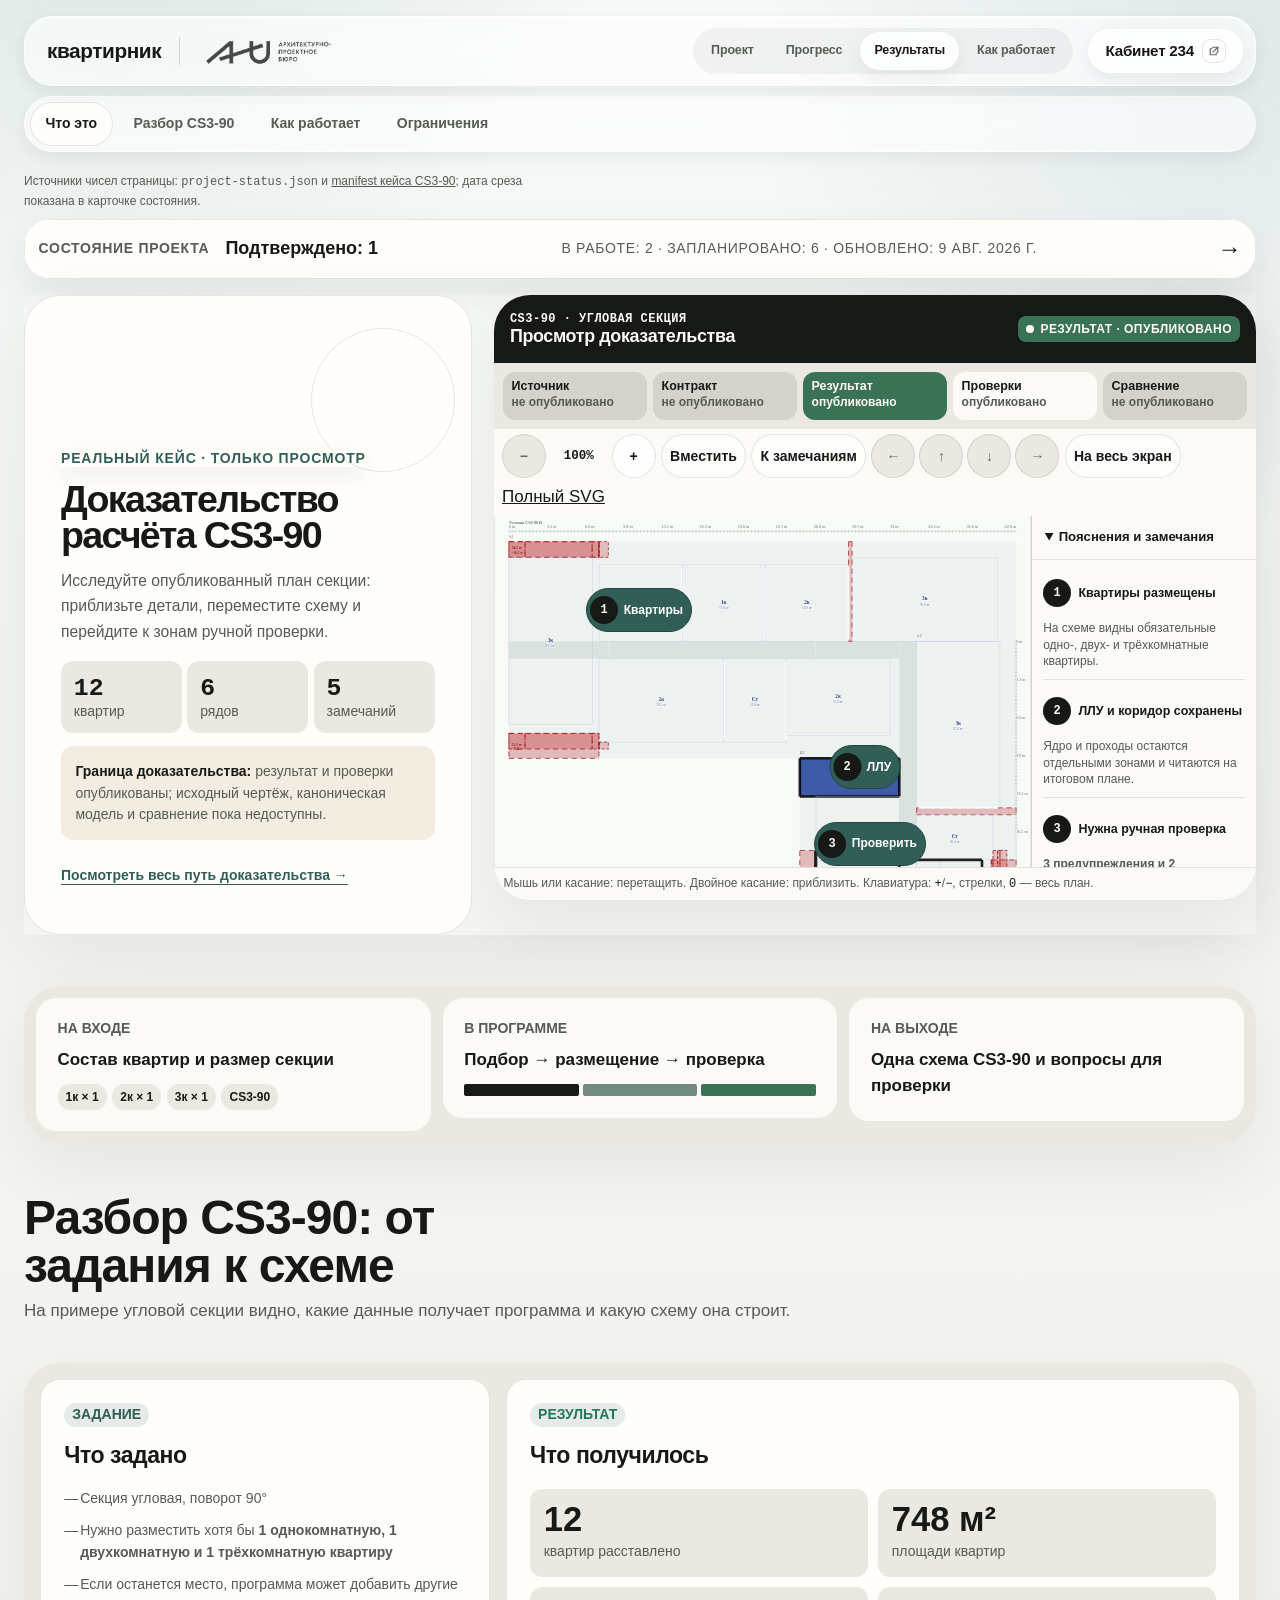
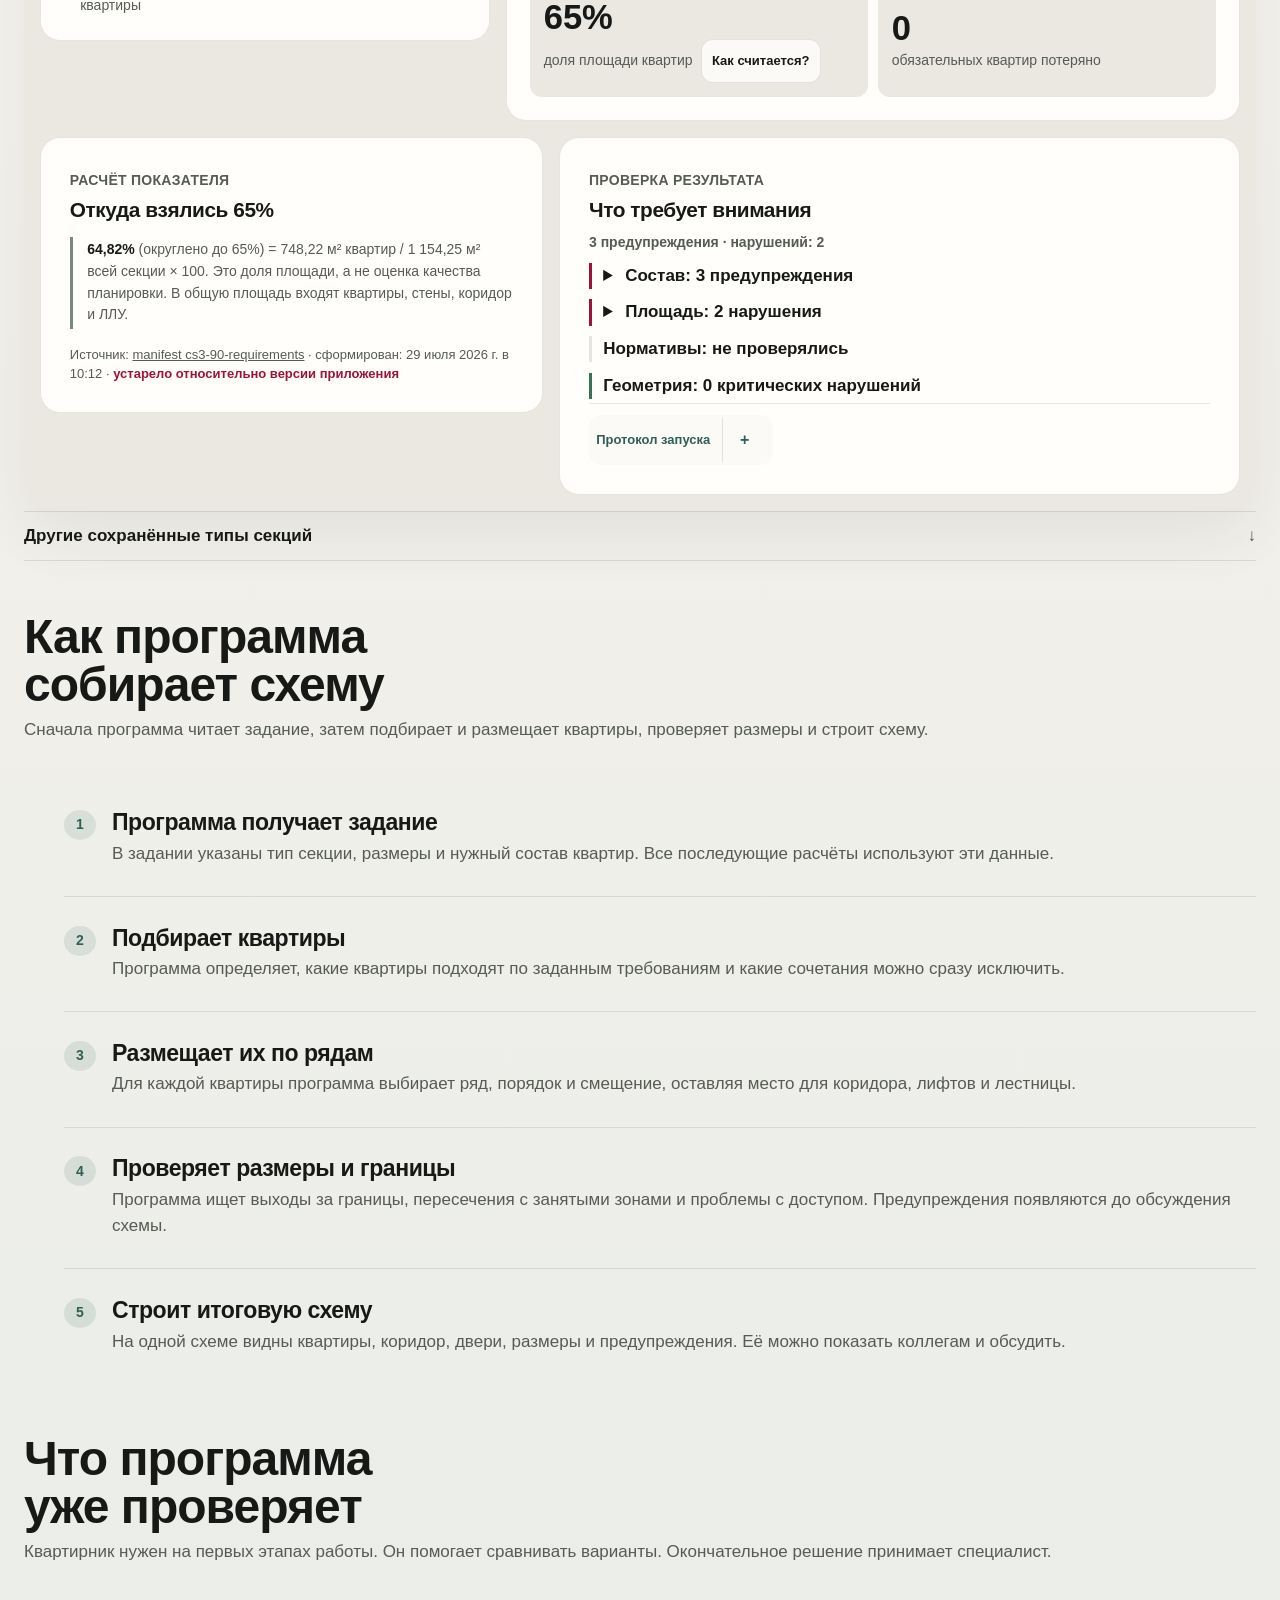
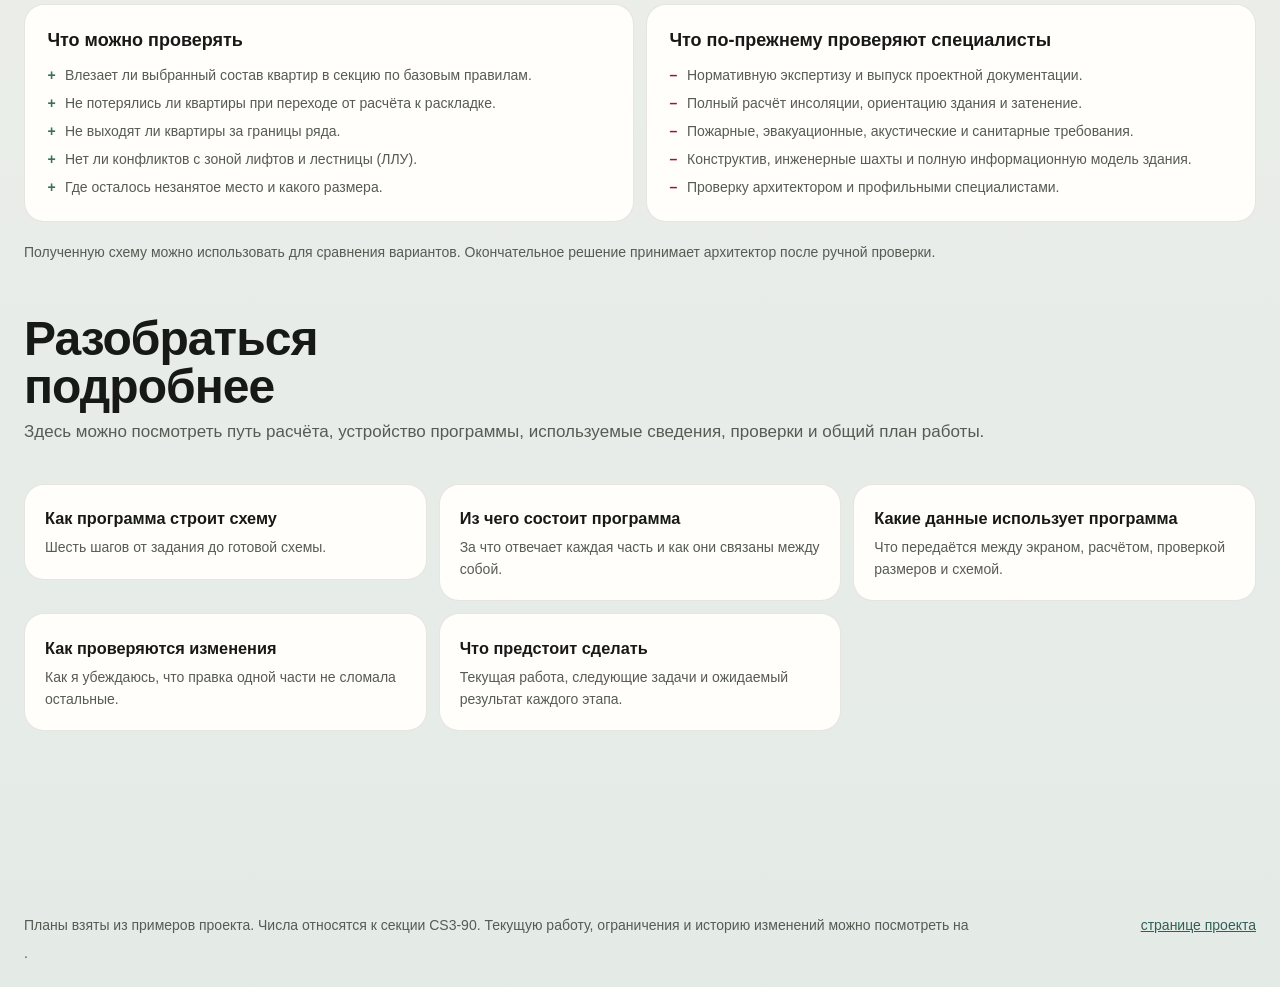
==== commit ca0e7749: "контролы просмотрщика доказательства на дизайн-системе" ====
--- a/program-flow/index.html
+++ b/program-flow/index.html
@@ -16,7 +16,7 @@
   <link rel="apple-touch-icon" sizes="180x180" href="branding/kvartirnik-icon-180.png?v=liquid-glass-1">
   <link rel="canonical" href="https://kvartirnik-au.ru/program-flow/index.html">
   <link rel="preload" as="fetch" href="motion-scenarios.json">
-  <link rel="stylesheet" href="program-flow-index-html.07896c4f1efb.css">
+  <link rel="stylesheet" href="program-flow-index-html.23809cee18b5.css">
   <script type="module" src="nav-menu.js"></script>
   <script type="module" src="evidence-viewer.js"></script>
   <script src="project-pulse.js" defer></script>
@@ -86,7 +86,7 @@
             <span>CS3‑90 · угловая секция</span>
             <h2 id="viewerTitle">Просмотр доказательства</h2>
           </div>
-          <strong class="evidence-viewer__live" data-viewer-live aria-live="polite">Результат · опубликовано</strong>
+          <strong class="evidence-viewer__live ds-status" data-tone="positive" data-viewer-live aria-live="polite">Результат · опубликовано</strong>
         </header>
 
         <div class="evidence-stage-tabs" role="tablist" aria-label="Стадии доказательства">
@@ -118,18 +118,18 @@
 
         <section class="evidence-stage-panel evidence-stage-panel--result" id="viewerPanel-result" role="tabpanel" aria-labelledby="viewerTab-result" data-viewer-panel="result">
           <div class="evidence-viewer__toolbar">
-            <button type="button" data-viewer-action="zoom-out" aria-label="Уменьшить план" disabled>−</button>
+            <button class="ds-button ds-icon-button" type="button" data-viewer-action="zoom-out" aria-label="Уменьшить план" disabled>−</button>
             <output data-viewer-zoom aria-live="polite">100%</output>
-            <button type="button" data-viewer-action="zoom-in" aria-label="Увеличить план" disabled>+</button>
-            <button type="button" data-viewer-action="fit" disabled>Вместить</button>
-            <button type="button" data-focus-callout="review" disabled>К замечаниям</button>
+            <button class="ds-button ds-icon-button" type="button" data-viewer-action="zoom-in" aria-label="Увеличить план" disabled>+</button>
+            <button class="ds-button ds-button--quiet" type="button" data-viewer-action="fit" disabled>Вместить</button>
+            <button class="ds-button ds-button--quiet" type="button" data-focus-callout="review" disabled>К замечаниям</button>
             <div class="evidence-viewer__pan-controls" role="group" aria-label="Сдвинуть увеличенный план">
-              <button type="button" data-viewer-action="pan-left" data-pan-direction aria-label="Сдвинуть план влево" disabled>←</button>
-              <button type="button" data-viewer-action="pan-up" data-pan-direction aria-label="Сдвинуть план вверх" disabled>↑</button>
-              <button type="button" data-viewer-action="pan-down" data-pan-direction aria-label="Сдвинуть план вниз" disabled>↓</button>
-              <button type="button" data-viewer-action="pan-right" data-pan-direction aria-label="Сдвинуть план вправо" disabled>→</button>
+              <button class="ds-button ds-icon-button" type="button" data-viewer-action="pan-left" data-pan-direction aria-label="Сдвинуть план влево" disabled>←</button>
+              <button class="ds-button ds-icon-button" type="button" data-viewer-action="pan-up" data-pan-direction aria-label="Сдвинуть план вверх" disabled>↑</button>
+              <button class="ds-button ds-icon-button" type="button" data-viewer-action="pan-down" data-pan-direction aria-label="Сдвинуть план вниз" disabled>↓</button>
+              <button class="ds-button ds-icon-button" type="button" data-viewer-action="pan-right" data-pan-direction aria-label="Сдвинуть план вправо" disabled>→</button>
             </div>
-            <button type="button" data-viewer-action="fullscreen" aria-pressed="false" disabled>На весь экран</button>
+            <button class="ds-button ds-button--quiet" type="button" data-viewer-action="fullscreen" aria-pressed="false" disabled>На весь экран</button>
             <a class="evidence-viewer__full-result" id="viewerFullResultLink" href="output/cs3-90-requirements.svg?sha256=cde833e21aa5678b3d2f14e97151e0e2402e0425b251334f935367f6130e95ac">Полный SVG</a>
           </div>
 
@@ -172,15 +172,15 @@
               <div class="evidence-viewer__drawer-body">
                 <ol class="evidence-callout-list">
                   <li data-callout-detail="apartments">
-                    <button type="button" data-focus-callout="apartments" disabled><span>1</span>Квартиры размещены</button>
+                    <button class="ds-button ds-button--quiet" type="button" data-focus-callout="apartments" disabled><span>1</span>Квартиры размещены</button>
                     <p>На схеме видны обязательные одно-, двух- и трёхкомнатные квартиры.</p>
                   </li>
                   <li data-callout-detail="core">
-                    <button type="button" data-focus-callout="core" disabled><span>2</span>ЛЛУ и коридор сохранены</button>
+                    <button class="ds-button ds-button--quiet" type="button" data-focus-callout="core" disabled><span>2</span>ЛЛУ и коридор сохранены</button>
                     <p>Ядро и проходы остаются отдельными зонами и читаются на итоговом плане.</p>
                   </li>
                   <li data-callout-detail="review">
-                    <button type="button" data-focus-callout="review" disabled><span>3</span>Нужна ручная проверка</button>
+                    <button class="ds-button ds-button--quiet" type="button" data-focus-callout="review" disabled><span>3</span>Нужна ручная проверка</button>
                     <p><strong id="viewerWarningSummary">3 предупреждения и 2 нарушения.</strong> Они относятся к составу и площади; красные области помогают перейти к зонам для ручного осмотра, но не подменяют причины из протокола.</p>
                   </li>
                 </ol>
--- a/program-flow/program-flow-index-html.23809cee18b5.css
+++ b/program-flow/program-flow-index-html.23809cee18b5.css
@@ -0,0 +1,5768 @@
+:root {
+  color-scheme: light;
+
+  --canvas: #f3f5f1;
+  --paper: #ffffff;
+  --ink: #17211e;
+  --ink-soft: #68736e;
+  --muted: #596660;
+  --fill: #e9eeea;
+  --fill-deep: #dde5df;
+  --hairline: #d7ded9;
+  --acid: #c8f548;
+  --panel: #17231f;
+  --panel-soft: #22322c;
+  --panel-ink: #f6f8f4;
+  --teal: #2f7067;
+  --teal-soft: #dbeae5;
+  --danger: #a84534;
+  --ok: #2c7658;
+  --status-done: var(--ok);
+  --status-doing: var(--acid);
+  --status-blocked: var(--danger);
+  --status-planned: var(--fill);
+  --status-conditional: var(--ink-soft);
+
+  --sans: "Segoe UI Variable Display", "Segoe UI", system-ui, Roboto, Helvetica, Arial, sans-serif;
+  
+  --mono: ui-monospace, "Segoe UI Mono", Consolas, "SFMono-Regular", Menlo, monospace;
+
+  --fs-display: clamp(2.1rem, 5.6vw, 4.75rem);
+  --fs-h2: clamp(1.35rem, 2.4vw, 2.1rem);
+  --fs-h3: clamp(1.1rem, 1.5vw, 1.35rem);
+  --fs-micro: 0.875rem;
+  --track-display: -0.03em;
+  --track-micro: 0.055em;
+
+  --page: clamp(1.25rem, 4vw, 4.5rem);
+  --section: clamp(3rem, 6vw, 5.5rem);
+
+  --r-sm: 12px;
+  --r-md: 24px;
+  --r-lg: 32px;
+
+  --ease: cubic-bezier(0.22, 0.61, 0.36, 1);
+  --fast: 180ms;
+
+  font-family: var(--sans);
+}
+
+* { box-sizing: border-box; }
+
+body {
+  margin: 0;
+  background: var(--canvas);
+  color: var(--ink);
+  font-size: 1rem;
+  line-height: 1.55;
+  -webkit-font-smoothing: antialiased;
+  text-rendering: optimizeLegibility;
+  font-optical-sizing: auto;
+  overflow-x: hidden;
+}
+
+img { max-width: 100%; }
+a { color: inherit; }
+h1, h2, h3, h4, p, figure, ul, ol, dl { margin: 0; }
+ul { padding: 0; list-style: none; }
+
+:focus-visible { outline: 2px solid var(--ink); outline-offset: 3px; border-radius: 2px; }
+
+.skip-link {
+  position: fixed;
+  z-index: 100;
+  top: 0.75rem;
+  left: 0.75rem;
+  min-height: 44px;
+  padding: 0.65rem 1rem;
+  transform: translateY(-180%);
+  border-radius: var(--r-sm);
+  color: var(--panel-ink);
+  background: var(--panel);
+  font-weight: 650;
+}
+.skip-link:focus { transform: translateY(0); }
+
+.visually-hidden {
+  position: absolute;
+  width: 1px; height: 1px;
+  padding: 0; margin: -1px;
+  overflow: hidden;
+  clip: rect(0 0 0 0);
+  white-space: nowrap;
+  border: 0;
+}
+
+.wrap {
+  width: 100%;
+  max-width: 1240px;
+  margin-inline: auto;
+  padding-inline: var(--page);
+}
+main.wrap { display: block; padding-bottom: var(--section); }
+main.wrap > section,
+main.wrap > .roadmap-progress,
+main.wrap > .roadmap-filter { margin-top: var(--section); }
+main.wrap > section:first-child { margin-top: clamp(2.5rem, 5vw, 4.5rem); }
+
+
+.badge {
+  display: inline-flex;
+  align-items: center;
+  gap: 0.5em;
+  padding: 5px 11px;
+  border-radius: var(--r-sm);
+  background: var(--fill);
+  font-family: var(--sans);
+  font-size: var(--fs-micro);
+  font-weight: 500;
+  letter-spacing: 0.02em;
+  text-transform: none;
+  color: var(--muted);
+}
+.eyebrow {
+  display: inline-flex;
+  width: fit-content;
+  margin: 0 0 0.65rem;
+  padding: 5px 11px;
+  border-radius: var(--r-sm);
+  color: var(--muted);
+  background: var(--fill);
+  font-family: var(--sans);
+  font-size: var(--fs-micro);
+  font-weight: 500;
+  letter-spacing: 0.02em;
+  text-transform: none;
+}
+.lead {
+  color: var(--muted);
+  font-size: clamp(1.02rem, 1.35vw, 1.22rem);
+  line-height: 1.55;
+  max-width: 68ch;
+}
+.muted { color: var(--muted); }
+.number-provenance {
+  color: var(--muted);
+  font-family: var(--sans);
+  font-size: var(--fs-micro);
+  line-height: 1.55;
+}
+.number-provenance code { font-size: 0.92em; }
+
+h1 {
+  font-size: var(--fs-display);
+  font-weight: 600;
+  line-height: 1.04;
+  letter-spacing: var(--track-display);
+  text-transform: none;
+  text-wrap: pretty;
+}
+h2 { font-size: var(--fs-h2); font-weight: 650; letter-spacing: -0.01em; }
+h3 { font-size: var(--fs-h3); font-weight: 650; }
+code { font-family: var(--sans); }
+
+.section-head { max-width: 70ch; margin-bottom: clamp(1.5rem, 3vw, 2.4rem); }
+.section-head h2 { margin-bottom: 0.5rem; }
+.section-head p { color: var(--muted); }
+.page-head { max-width: 74ch; }
+.page-head .badge { margin-bottom: 1rem; }
+.page-head h1 { margin-bottom: 1rem; }
+
+
+.topbar {
+  position: sticky;
+  top: 0;
+  z-index: 20;
+  background: rgba(255, 255, 255, 0.92);
+  backdrop-filter: blur(8px);
+  border-bottom: 1px solid var(--hairline);
+}
+.topbar .nav {
+  display: flex;
+  align-items: center;
+  gap: 1.25rem;
+  min-height: 60px;
+  padding-block: 0;
+}
+.brand {
+  display: inline-flex;
+  align-items: center;
+  gap: 0.55rem;
+  text-decoration: none;
+  color: var(--ink);
+  font-weight: 700;
+  letter-spacing: var(--track-display);
+  white-space: nowrap;
+}
+.brand-logo { font-size: 1.02rem; }
+.brand-logo span { font-weight: 700; letter-spacing: var(--track-display); color: var(--ink); }
+
+.links {
+  display: flex;
+  flex-wrap: wrap;
+  align-items: center;
+  gap: 0.2rem 1.3rem;
+  margin-left: auto;
+}
+.links > a {
+  display: inline-flex;
+  align-items: center;
+  min-height: 44px;
+  text-decoration: none;
+  color: var(--ink);
+  font-size: 0.94rem;
+  padding: 0;
+  border-bottom: 1px solid transparent;
+  transition: color var(--fast) var(--ease), border-color var(--fast) var(--ease);
+}
+.links > a:hover { color: var(--muted); }
+.links > a[aria-current] { border-color: var(--ink); }
+.nav-dropdown a[aria-current] { color: var(--ink); background: var(--fill-deep); font-weight: 650; }
+
+.site-menu { margin-left: auto; }
+.site-menu > summary {
+  display: none;
+  list-style: none;
+}
+.site-menu > summary::-webkit-details-marker { display: none; }
+.nav-trigger {
+  cursor: pointer;
+  font-size: 0.94rem;
+  padding: 5px 0;
+  list-style: none;
+  user-select: none;
+}
+.nav-trigger::-webkit-details-marker { display: none; }
+.nav-trigger::after { content: " ▾"; color: var(--muted); font-size: 0.7em; transition: transform var(--fast) var(--ease); }
+.nav-menu[open] .nav-trigger::after { display: inline-block; transform: rotate(180deg); }
+.nav-trigger.is-active { border-bottom: 1px solid var(--ink); }
+.nav-menu { position: relative; }
+.nav-dropdown {
+  position: absolute;
+  top: calc(100% + 8px);
+  left: 0;
+  min-width: 190px;
+  display: grid;
+  padding: 6px;
+  border: 1px solid var(--hairline);
+  border-radius: var(--r-md);
+  background: var(--paper);
+  box-shadow: 0 18px 40px rgba(26, 27, 29, 0.12);
+  z-index: 5;
+}
+.nav-dropdown a {
+  align-items: center;
+  display: flex;
+  min-height: 44px;
+  text-decoration: none;
+  color: var(--ink);
+  font-size: 0.875rem;
+  padding: 8px 10px;
+  border-radius: var(--r-sm);
+  transition: background var(--fast) var(--ease);
+}
+.nav-dropdown a:hover { background: var(--fill); }
+.nav-dropdown--right { right: 0; left: auto; }
+
+
+.process-intro,
+.hero-explain {
+  display: grid;
+  grid-template-columns: minmax(0, 1.05fr) minmax(0, 0.95fr);
+  gap: clamp(1.5rem, 4vw, 3.5rem);
+  align-items: center;
+}
+.process-copy .badge,
+.hero-copy .badge { margin-bottom: 1rem; }
+.process-copy h1,
+.hero-copy h1 { margin-bottom: 1rem; }
+
+.process-visual,
+.plan-figure {
+  margin: 0;
+  border-radius: var(--r-md);
+  background: var(--fill);
+  padding: clamp(0.9rem, 2vw, 1.5rem);
+}
+.process-visual img,
+.plan-figure img { display: block; width: 100%; height: auto; border-radius: var(--r-sm); background: var(--paper); }
+.process-visual figcaption,
+.plan-figure figcaption {
+  margin-top: 0.75rem;
+  font-family: var(--sans);
+  font-size: var(--fs-micro);
+  letter-spacing: 0.04em;
+  color: var(--muted);
+}
+.worked-plan { background: var(--fill); }
+
+
+.payoff {
+  display: flex;
+  flex-wrap: wrap;
+  align-items: stretch;
+  gap: 0.75rem;
+  margin-top: 1.6rem;
+}
+.payoff-item {
+  flex: 1 1 200px;
+  display: grid;
+  gap: 0.25rem;
+  padding: 0.9rem 1rem;
+  border-radius: var(--r-md);
+  background: var(--fill);
+}
+.payoff-item b { font-size: 1rem; }
+.payoff-item span { color: var(--muted); font-size: 0.875rem; }
+.payoff-win { background: var(--panel); color: var(--panel-ink); }
+.payoff-win span { color: rgba(245, 246, 244, 0.62); }
+.payoff-arrow { align-self: center; color: var(--ink-soft); font-size: 1.25rem; }
+
+
+.landing-cta { display: flex; flex-wrap: wrap; gap: 0.55rem; margin-top: 1.7rem; }
+.cta-primary, .cta-ghost {
+  display: inline-flex;
+  align-items: center;
+  gap: 0.5em;
+  min-height: 50px;
+  padding: 0 1.5rem;
+  border-radius: var(--r-sm);
+  font-weight: 550;
+  text-decoration: none;
+  transition: background var(--fast) var(--ease);
+}
+.cta-primary { background: var(--acid); color: var(--ink); }
+.cta-primary:hover { background: #b9ea1f; }
+.cta-ghost { background: var(--fill); color: var(--ink); }
+.cta-ghost:hover { background: var(--fill-deep); }
+
+
+.example, .project-brief {
+  display: grid;
+  gap: 0.5rem;
+  padding: clamp(1rem, 2vw, 1.5rem);
+  border-radius: var(--r-md);
+  background: var(--fill);
+}
+.example p, .project-brief p { color: var(--ink); }
+.example b, .project-brief b { color: var(--ink); }
+.honest, .limit-note, .source-note, .filter-hint {
+  color: var(--muted);
+  font-size: 0.875rem;
+  line-height: 1.55;
+}
+.limit-note { margin-top: 1.25rem; }
+.source-note { margin-bottom: 1.25rem; }
+
+.plan-legend {
+  display: grid;
+  gap: 0.4rem 1.5rem;
+  padding: clamp(1rem, 2vw, 1.35rem) clamp(1rem, 2vw, 1.5rem);
+  border-radius: var(--r-md);
+  background: var(--fill);
+}
+.plan-legend b { grid-column: 1 / -1; }
+.plan-legend ul { display: grid; gap: 0.45rem; }
+.plan-legend li {
+  display: flex;
+  align-items: center;
+  gap: 0.6rem;
+  color: var(--muted);
+  font-size: 0.875rem;
+  cursor: default;
+  border-radius: var(--r-sm);
+  transition: color var(--fast) var(--ease);
+}
+.plan-legend li.is-cued { color: var(--ink); }
+.sw { width: 14px; height: 14px; flex: 0 0 auto; border-radius: 3px; background: var(--ink-soft); }
+.sw-apt { background: #4e84a6; }
+.sw-llu { background: #6576ad; }
+.sw-corr { background: #a36d1c; }
+.sw-gap { background: var(--danger); }
+.sw-ruler { background: var(--ink); }
+
+
+footer {
+  border-top: 1px solid var(--hairline);
+  padding-block: clamp(1.6rem, 3vw, 2.4rem);
+}
+footer .wrap { color: var(--muted); font-size: 0.875rem; line-height: 1.6; }
+footer a { color: var(--ink); }
+footer code { font-family: var(--sans); font-size: 0.8125rem; background: var(--fill); padding: 1px 5px; border-radius: 3px; }
+
+
+@media (max-width: 960px) {
+  .topbar .nav { align-items: center; min-height: 64px; }
+  .site-menu { position: relative; }
+  .site-menu > summary {
+    display: inline-flex;
+    align-items: center;
+    min-height: 44px;
+    padding: 0 0.8rem;
+    cursor: pointer;
+    border: 1px solid var(--hairline);
+    border-radius: var(--r-sm);
+    font-weight: 650;
+  }
+  .site-menu > summary::after { margin-left: 0.5rem; content: "+"; }
+  .site-menu[open] > summary::after { content: "−"; }
+  .site-menu .links {
+    position: absolute;
+    max-height: calc(100vh - 6rem);
+    overflow-y: auto;
+    overscroll-behavior: contain;
+    top: calc(100% + 0.5rem);
+    right: 0;
+    display: grid;
+    width: min(22rem, calc(100vw - 2 * var(--page)));
+    padding: 0.55rem;
+    border: 1px solid var(--hairline);
+    border-radius: var(--r-md);
+    background: var(--paper);
+    box-shadow: 0 18px 40px rgba(26, 27, 29, 0.12);
+  }
+  .site-menu .links > a { padding-inline: 0.8rem; border-bottom: 0; border-radius: var(--r-sm); }
+  .site-menu .links > a:hover { background: var(--fill); }
+  .site-menu .links .nav-menu { display: grid; }
+  .site-menu .links .nav-trigger { display: flex; align-items: center; min-height: 44px; padding: 0 0.8rem; border-radius: var(--r-sm); }
+  .site-menu .links .nav-trigger:hover { background: var(--fill); }
+  .site-menu .links .nav-dropdown { position: static; min-width: 0; padding: 0 0 0.3rem 1.2rem; border: 0; border-radius: 0; box-shadow: none; }
+  .process-intro, .hero-explain { grid-template-columns: minmax(0, 1fr); }
+}
+@media (max-width: 640px) {
+  .topbar .nav { padding-block: 0.55rem; }
+  .step-row { grid-template-columns: minmax(0, 1fr); }
+  .payoff { flex-direction: column; }
+  .payoff-arrow { transform: rotate(90deg); }
+  .landing-cta a { width: 100%; justify-content: center; }
+}
+
+@media (prefers-reduced-motion: reduce) {
+  *, *::before, *::after {
+    animation-duration: 0.01ms !important;
+    transition-duration: 0.01ms !important;
+    scroll-behavior: auto !important;
+  }
+}
+
+.section-nav {
+  align-items: center;
+  border-bottom: 1px solid var(--hairline);
+  display: flex;
+  gap: 0.35rem;
+  min-height: 3rem;
+  overflow-x: auto;
+  scrollbar-width: thin;
+}
+
+.section-nav a {
+  align-items: center;
+  border-bottom: 2px solid transparent;
+  color: var(--muted);
+  display: inline-flex;
+  flex: 0 0 auto;
+  font-size: 0.875rem;
+  min-height: 44px;
+  padding: 0.1rem 0.65rem;
+  text-decoration: none;
+}
+
+.section-nav a:hover,
+.section-nav a:focus-visible,
+.section-nav a[aria-current="page"],
+.section-nav a[aria-current="location"] {
+  border-bottom-color: var(--ink);
+  color: var(--ink);
+}
+
+@media (max-width: 620px) {
+  .section-nav {
+    flex-wrap: wrap;
+    margin-inline: 0;
+    overflow-x: visible;
+    padding-inline: 0;
+    width: auto;
+  }
+
+  .section-nav a {
+    flex: 1 1 auto;
+    justify-content: center;
+    text-align: center;
+  }
+}
+
+
+.worked-grid {
+  display: grid;
+  grid-template-columns: minmax(260px, 0.8fr) minmax(0, 1.2fr);
+  gap: clamp(0.75rem, 1.6vw, 1rem);
+  align-items: start;
+  padding: clamp(0.75rem, 1.6vw, 1rem);
+  border: 0;
+  border-radius: var(--r-lg);
+  background: var(--fill);
+}
+.brief-card, .result-card {
+  display: grid;
+  gap: 0.75rem;
+  align-content: start;
+  min-width: 0;
+  padding: clamp(1.15rem, 2.5vw, 1.8rem);
+  border-radius: var(--r-md);
+  background: var(--paper);
+}
+.brief-card ul { display: grid; gap: 0.65rem; margin-top: 0.25rem; }
+.brief-card li { position: relative; padding-left: 1rem; color: var(--muted); font-size: 0.875rem; }
+.brief-card li::before { position: absolute; left: 0; color: var(--ink-soft); content: "—"; }
+.result-card .result-nums {
+  display: grid;
+  grid-template-columns: repeat(2, minmax(0, 1fr));
+  gap: clamp(0.55rem, 1.2vw, 0.75rem);
+  margin-top: 0.25rem;
+  border: 0;
+}
+.result-nums li {
+  display: flex;
+  min-width: 0;
+  min-height: 5.6rem;
+  flex-direction: column;
+  gap: 0.35rem;
+  justify-content: center;
+  padding: 0.9rem;
+  border: 0;
+  border-radius: var(--r-md);
+  background: var(--fill);
+  color: var(--muted);
+  font-size: 0.875rem;
+}
+.result-nums li::before { content: none; }
+.result-nums b { color: var(--ink); font-size: clamp(1.75rem, 3vw, 2.45rem); font-weight: 750; letter-spacing: 0; line-height: 0.95; font-variant-numeric: tabular-nums; }
+.metric-explained span {
+  display: flex;
+  flex-wrap: wrap;
+  gap: 0.4rem 0.55rem;
+  align-items: center;
+}
+.metric-help {
+  min-height: 1.85rem;
+  padding: 0.25rem 0.6rem;
+  border: 1px dashed currentColor;
+  border-radius: 999px;
+  background: var(--paper);
+  color: var(--muted);
+  cursor: help;
+  font: 600 0.8125rem/1.1 var(--sans);
+}
+.metric-help:focus-visible { outline: 2px solid var(--ink); outline-offset: 3px; }
+.case-sheet__audit {
+  grid-column: 1 / -1;
+  display: grid;
+  grid-template-columns: minmax(0, 0.85fr) minmax(0, 1.15fr);
+  gap: clamp(0.75rem, 1.6vw, 1rem);
+  align-items: start;
+  background: transparent;
+}
+.case-sheet__calculation,
+.case-sheet__checks {
+  min-width: 0;
+  padding: clamp(1.15rem, 2.5vw, 1.8rem);
+  border-radius: var(--r-md);
+  background: var(--paper);
+}
+.case-sheet__eyebrow {
+  color: var(--muted);
+  font: var(--type-label-weight) var(--type-label-size) / var(--type-label-line) var(--type-label-font);
+  letter-spacing: var(--type-label-track);
+  text-transform: uppercase;
+}
+.case-sheet__audit h3 { margin: 0.35rem 0 0; font-size: clamp(1.05rem, 1.8vw, 1.3rem); }
+.metric-definition {
+  border-left: 3px solid var(--acid);
+  color: var(--muted);
+  font-size: 0.875rem;
+  margin-top: 1rem;
+  padding: 0.15rem 0 0.15rem 0.9rem;
+}
+.metric-definition b { color: var(--ink); }
+.evidence-result-meta { margin-top: 1rem; color: var(--muted); font-size: 0.8125rem; line-height: 1.5; }
+.evidence-result-meta [data-state="stale"] { color: var(--danger); font-weight: 650; }
+.case-sheet__checks .honest { margin: 0.8rem 0 0; font: 700 0.875rem var(--sans); }
+.evidence-warning-groups { display: grid; gap: 0.65rem; margin: 0.8rem 0 0; padding: 0; }
+.evidence-warning-groups > li { display: grid; gap: 0.25rem; border-left: 3px solid var(--hairline); padding-left: 0.7rem; }
+.evidence-warning-groups > li::before { content: none; }
+.evidence-warning-groups > li[data-state="warning"],
+.evidence-warning-groups > li[data-state="failed"] { border-color: var(--danger); }
+.evidence-warning-groups > li[data-state="passed"] { border-color: var(--ok); }
+.evidence-warning-groups summary { cursor: pointer; }
+.evidence-warning-groups summary strong { margin-left: 0.25rem; }
+.evidence-warning-groups details > span,
+.evidence-warning-groups ul span { color: var(--muted); font-size: 0.8125rem; }
+.evidence-warning-groups details > span { display: block; margin: 0.35rem 0 0 1.25rem; }
+.evidence-warning-groups ul { display: grid; gap: 0.4rem; margin: 0.2rem 0 0; padding-left: 1rem; }
+.evidence-warning-groups ul li { display: grid; gap: 0.1rem; font-size: 0.8125rem; }
+.evidence-warning-groups ul li::before { content: none; }
+.io-tag {
+  justify-self: start;
+  font: var(--type-label-weight) var(--type-label-size) / var(--type-label-line) var(--type-label-font);
+  letter-spacing: var(--type-label-track);
+  text-transform: uppercase;
+  padding: 3px 8px;
+  border-radius: var(--r-sm);
+  background: var(--paper);
+  color: var(--muted);
+}
+.io-in { color: #3a6f92; }
+.io-out { color: var(--ok); }
+
+
+.product-bridge {
+  display: grid;
+  grid-template-columns: repeat(3, minmax(0, 1fr));
+  gap: clamp(0.75rem, 1.4vw, 1rem);
+  align-items: start;
+  padding: clamp(0.65rem, 1.4vw, 0.9rem);
+  overflow: hidden;
+  border: 0;
+  border-radius: var(--r-lg);
+  background: var(--fill);
+}
+.product-bridge article {
+  display: grid;
+  gap: 0.7rem;
+  align-content: start;
+  padding: clamp(1rem, 2vw, 1.35rem);
+  border-radius: var(--r-md);
+  background: var(--paper);
+}
+.product-bridge article > span { color: var(--muted); font: 650 var(--fs-micro) var(--sans); text-transform: uppercase; }
+.product-bridge__input > div { display: flex; flex-wrap: wrap; gap: 0.35rem; }
+.product-bridge__input b { padding: 0.35rem 0.5rem; border-radius: var(--r-sm); background: var(--fill); font: 600 0.75rem var(--sans); }
+.product-bridge__process > div { display: grid; grid-template-columns: repeat(3, 1fr); gap: 4px; }
+.product-bridge__process i { height: 0.75rem; border-radius: 2px; background: var(--panel); }
+.product-bridge__process i:nth-child(2) { background: var(--acid); }
+.product-bridge__process i:nth-child(3) { background: var(--ok); }
+
+.secondary-examples > p { max-width: 64ch; margin: 0.7rem 0; color: var(--muted); }
+.secondary-examples ul { display: flex; flex-wrap: wrap; gap: 0.45rem 1rem; padding: 0 0 0.9rem; list-style: none; }
+.secondary-examples a { color: var(--ink); }
+
+
+.steps { display: grid; gap: 0; }
+.step-row {
+  display: grid;
+  grid-template-columns: minmax(0, 1fr);
+  align-items: start;
+  padding-block: clamp(1.1rem, 2.4vw, 1.8rem);
+  border-top: 1px solid var(--hairline);
+}
+.step-row:first-child { border-top: 0; }
+.step-text { display: grid; grid-template-columns: auto minmax(0, 1fr); gap: 0.35rem 1rem; }
+.step-text .step-no { grid-row: 1 / span 2; }
+.step-no {
+  display: inline-grid;
+  place-items: center;
+  width: 30px; height: 30px;
+  border-radius: 999px;
+  background: var(--panel);
+  color: var(--panel-ink);
+  font-family: var(--sans);
+  font-size: 0.875rem;
+  font-weight: 600;
+}
+.step-text p { color: var(--muted); }
+
+
+.limits-grid { display: grid; grid-template-columns: repeat(2, minmax(0, 1fr)); gap: clamp(0.9rem, 2vw, 1.4rem); }
+.limit-card {
+  display: grid;
+  gap: 0.6rem;
+  align-content: start;
+  padding: clamp(1rem, 2vw, 1.4rem);
+  border: 1px solid var(--hairline);
+  border-radius: var(--radius-card);
+  background: var(--surface-card);
+  box-shadow: var(--shadow-card);
+}
+.limit-card b { font-size: 1.125rem; font-weight: 650; }
+.limit-card ul { display: grid; gap: 0.4rem; }
+.limit-card li { color: var(--muted); font-size: 0.875rem; padding-left: 1.1rem; position: relative; }
+.limit-do li::before { content: "+"; position: absolute; left: 0; color: var(--ok); font-weight: 700; }
+.limit-dont li::before { content: "–"; position: absolute; left: 0; color: var(--danger); font-weight: 700; }
+
+
+.cards { display: grid; grid-template-columns: repeat(3, minmax(0, 1fr)); gap: clamp(0.9rem, 1.8vw, 1.4rem); align-items: start; }
+.card {
+  display: grid;
+  gap: 0.35rem;
+  align-content: start;
+  padding: clamp(0.9rem, 1.8vw, 1.25rem);
+  border: 1px solid var(--hairline);
+  border-radius: var(--radius-card);
+  background: var(--surface-card);
+  box-shadow: var(--shadow-card);
+  text-decoration: none;
+  color: var(--ink);
+  font-size: 0.875rem;
+  transition: background var(--fast) var(--ease);
+}
+.card:hover { background: var(--surface-card); }
+.card b { font-size: 1.02rem; }
+.link-card { color: var(--muted); }
+.link-card b { color: var(--ink); margin-top: 0.1rem; }
+
+
+.card-visual {
+  display: block;
+  width: 100%;
+  aspect-ratio: 16 / 10;
+  object-fit: cover;
+  border-radius: var(--r-md);
+  background: var(--fill);
+}
+.wide-visual {
+  display: block;
+  width: 100%;
+  aspect-ratio: 16 / 5;
+  object-fit: cover;
+  border-radius: var(--r-md);
+  background: var(--fill);
+  margin-bottom: 1.25rem;
+}
+.mascot-strip {
+  display: block;
+  width: 100%;
+  aspect-ratio: 16 / 5;
+  object-fit: cover;
+  border-radius: var(--r-md);
+  background: var(--fill);
+}
+
+
+.audience-brief, .audience-summary {
+  display: grid;
+  grid-template-columns: repeat(2, minmax(0, 1fr));
+  gap: clamp(0.9rem, 2vw, 1.4rem);
+  margin-block: 1.5rem;
+}
+.audience-brief > div, .audience-answer {
+  display: grid;
+  gap: 0.35rem;
+  padding: clamp(1rem, 2vw, 1.3rem);
+  border-radius: var(--r-md);
+  background: var(--fill);
+}
+.audience-summary { grid-template-columns: repeat(3, minmax(0, 1fr)); }
+.audience-brief b, .audience-answer b { font-size: 1rem; }
+.audience-brief span, .audience-answer span { color: var(--muted); font-size: 0.875rem; }
+.audience-brief code { padding: 3px 8px; border-radius: var(--r-sm); background: var(--panel); color: var(--panel-ink); font-size: 0.8125rem; }
+
+
+.domain-grid, .object-grid {
+  display: grid;
+  grid-template-columns: repeat(3, minmax(0, 1fr));
+  gap: clamp(0.9rem, 1.8vw, 1.4rem);
+  align-items: start;
+}
+.domain, .object {
+  display: grid;
+  gap: 0.6rem;
+  align-content: start;
+  padding: clamp(1rem, 2vw, 1.35rem);
+  border: 1px solid var(--hairline);
+  border-radius: var(--radius-card);
+  background: var(--surface-card);
+  box-shadow: var(--shadow-card);
+}
+.domain h3, .object h3 { margin-top: 0.1rem; }
+.object code + h3 { margin-top: -0.35rem; }          
+.domain p, .object p { color: var(--muted); font-size: 0.875rem; }
+
+.domain ul, .object ul { display: grid; gap: 0.5rem; padding-top: 0.85rem; border-top: 1px solid var(--hairline); }
+.domain li, .object li { color: var(--muted); font-size: 0.875rem; line-height: 1.5; }
+.domain li b, .object li b { color: var(--ink); font-weight: 600; }
+
+.role {
+  display: inline-flex;
+  width: fit-content;
+  align-items: center;
+  justify-self: start;
+  font: var(--type-label-weight) var(--type-label-size) / var(--type-label-line) var(--type-label-font);
+  letter-spacing: var(--type-label-track);
+  text-transform: uppercase;
+  padding: 3px 8px;
+  border-radius: var(--r-sm);
+  background: var(--tint-bg, var(--paper));
+  color: var(--tint-fg, var(--muted));
+}
+
+[data-domain="ui"]               { --tint-bg: #e6eef7; --tint-fg: #345f89; }
+[data-domain="domain"]           { --tint-bg: #ecebf7; --tint-fg: #514a99; }
+[data-domain="apartment-assets"],
+[data-domain="assets"]           { --tint-bg: #e7f1e7; --tint-fg: #3d6e41; }
+[data-domain="solver"]           { --tint-bg: #f5eedd; --tint-fg: #7d5d22; }
+[data-domain="planning"]         { --tint-bg: #e0efec; --tint-fg: #296f65; }
+[data-domain="row-fill"]         { --tint-bg: #eef1df; --tint-fg: #5e6c2b; }
+[data-domain="layout"]           { --tint-bg: #e4eff3; --tint-fg: #2e5f72; }
+[data-domain="render"]           { --tint-bg: #f6e9e5; --tint-fg: #935140; }
+[data-domain="metrics"]          { --tint-bg: #efe9f6; --tint-fg: #644894; }
+[data-domain="debug"]            { --tint-bg: #e9edf1; --tint-fg: #4b5764; }
+[data-domain="adapter"]          { --tint-bg: #f1ebe0; --tint-fg: #6d5330; }
+[data-domain="integration"]      { --tint-bg: #e9edf1; --tint-fg: #46586b; }
+[data-domain="system"]           { --tint-bg: #e8e8e5; --tint-fg: #3f403b; }
+.object > code {
+  justify-self: start;
+  padding: 4px 9px;
+  border-radius: var(--r-sm);
+  background: var(--panel);
+  color: var(--panel-ink);
+  font-size: 0.875rem;
+}
+.domain li code { background: var(--fill-deep); color: var(--ink); padding: 1px 6px; border-radius: var(--r-sm); font-size: 0.875rem; }
+
+
+.quiz {
+  padding: clamp(1.2rem, 2.5vw, 2rem);
+  border-radius: var(--r-md);
+  background: var(--fill);
+}
+.quiz h2 { margin-bottom: 0.35rem; }
+.quiz-buttons { display: flex; flex-wrap: wrap; gap: 0.4rem; margin-block: 1rem; }
+.quiz-buttons button {
+  cursor: pointer;
+  padding: 9px 13px;
+  border: 1px solid var(--hairline);
+  border-radius: var(--r-sm);
+  background: var(--paper);
+  color: var(--ink);
+  font: inherit;
+  font-size: 0.875rem;
+  transition: border-color var(--fast) var(--ease), background var(--fast) var(--ease);
+}
+.quiz-buttons button:hover { border-color: var(--ink-soft); }
+.quiz-buttons button.is-active { background: var(--ink); border-color: var(--ink); color: var(--paper); }
+.quiz-answer {
+  min-height: 2.5em;
+  padding: 0.9rem 1rem;
+  border-radius: var(--r-sm);
+  background: var(--paper);
+  color: var(--ink);
+  font-size: 1rem;
+}
+
+.content-disclosure {
+  border-block: 1px solid var(--hairline);
+}
+.content-disclosure > summary {
+  display: flex;
+  gap: 1rem;
+  align-items: center;
+  min-height: 48px;
+  padding: 0.7rem 0;
+  color: var(--ink);
+  font-weight: 650;
+  cursor: pointer;
+  list-style: none;
+}
+.content-disclosure > summary::-webkit-details-marker { display: none; }
+.content-disclosure > summary::after { content: "↓"; margin-left: auto; color: var(--muted); }
+.content-disclosure[open] > summary::after { content: "↑"; }
+.content-disclosure .checks { margin-top: 1rem; }
+
+.checks { display: grid; grid-template-columns: repeat(2, minmax(0, 1fr)); gap: clamp(0.9rem, 1.8vw, 1.4rem); align-items: start; }
+.check {
+  display: grid;
+  gap: 0.5rem;
+  align-content: start;
+  padding: clamp(1rem, 2vw, 1.35rem);
+  border: 1px solid var(--hairline);
+  border-radius: var(--radius-card);
+  background: var(--surface-card);
+  box-shadow: var(--shadow-card);
+  color: var(--muted);
+  font-size: 0.875rem;
+  line-height: 1.55;
+}
+.check h3 { color: var(--ink); margin-top: 0.1rem; }
+.check .card-visual { margin-block: 0.2rem; }
+
+
+.fact-rail {
+  display: grid;
+  grid-template-columns: repeat(3, minmax(0, 1fr));
+  margin: clamp(1.5rem, 4vw, 3rem) 0;
+  border-block: 1px solid var(--hairline);
+}
+.fact-rail > div {
+  display: grid;
+  grid-template-columns: auto minmax(0, 1fr);
+  gap: 0.8rem;
+  align-items: end;
+  padding: 1rem clamp(0.8rem, 2vw, 1.4rem);
+}
+.fact-rail > div + div { border-left: 1px solid var(--hairline); }
+.fact-rail dt {
+  font-size: clamp(2.2rem, 4vw, 3.7rem);
+  font-weight: 800;
+  line-height: 0.85;
+  letter-spacing: -0.07em;
+  font-variant-numeric: tabular-nums;
+}
+.fact-rail dd {
+  max-width: 25ch;
+  color: var(--muted);
+  font-family: var(--sans);
+  font-size: var(--fs-micro);
+  line-height: 1.45;
+  text-transform: uppercase;
+}
+
+@media (max-width: 960px) {
+  .worked-grid { grid-template-columns: minmax(0, 1fr); }
+  .case-sheet__audit { grid-column: 1; grid-template-columns: minmax(0, 1fr); }
+  .cards, .domain-grid, .object-grid { grid-template-columns: repeat(2, minmax(0, 1fr)); }
+  .product-bridge { grid-template-columns: minmax(0, 1fr); }
+  .audience-brief, .audience-summary { grid-template-columns: minmax(0, 1fr); }
+}
+
+@media (max-width: 640px) {
+  .result-card .result-nums { grid-template-columns: minmax(0, 1fr); }
+  .metric-help { min-width: 44px; min-height: 44px; }
+  .cards, .fact-rail, .domain-grid, .limits-grid, .object-grid, .checks { grid-template-columns: minmax(0, 1fr); }
+  .fact-rail > div { grid-template-columns: 3.2rem minmax(0, 1fr); align-items: center; }
+  .fact-rail > div + div { border-top: 1px solid var(--hairline); border-left: 0; }
+}
+
+
+.technical-details {
+  --technical-bg: var(--surface-card);
+  --technical-fg: var(--teal);
+  margin-top: 1rem;
+  padding: var(--space-card);
+  border: 1px solid var(--hairline);
+  border-radius: var(--radius-card);
+  background: var(--technical-bg);
+  box-shadow: var(--shadow-card);
+}
+
+.technical-details[hidden] { display: none; }
+
+.technical-details > summary {
+  display: flex;
+  gap: 0.75rem;
+  align-items: center;
+  justify-content: space-between;
+  min-height: 2rem;
+  cursor: pointer;
+  list-style: none;
+  color: var(--technical-fg);
+  font-size: 0.875rem;
+  font-weight: 700;
+}
+
+.technical-details > summary::-webkit-details-marker { display: none; }
+.technical-details > summary::after { content: "+"; color: var(--technical-fg); font: 700 1rem var(--sans); }
+.technical-details[open] > summary::after { content: "−"; }
+.technical-details > summary:hover { color: var(--ink); }
+.technical-details > summary:focus-visible { border-radius: 1px; }
+
+.technical-details p,
+.technical-details .check-cmds {
+  margin-top: 0.75rem;
+  padding-top: 0.75rem;
+  border-top: 1px solid color-mix(in srgb, var(--technical-fg) 25%, transparent);
+}
+
+.technical-details code {
+  display: inline-block;
+  max-width: 100%;
+  margin: 0;
+  padding: 3px 7px;
+  overflow-wrap: anywhere;
+  border-radius: var(--r-sm);
+  color: var(--ink);
+  background: rgba(255, 255, 255, 0.72);
+  font-size: 0.875rem;
+  white-space: normal;
+}
+
+
+.technical-details--compact {
+  margin-top: 0.25rem;
+  padding: 0.65rem 0 0;
+  border: 0;
+  border-top: 1px solid var(--hairline);
+  border-radius: 0;
+  background: transparent;
+  box-shadow: none;
+}
+
+.technical-details--compact > summary {
+  width: max-content;
+  max-width: 100%;
+  min-height: 1.75rem;
+  justify-content: flex-start;
+  padding: 0.2rem 0.45rem;
+  border-radius: var(--r-sm);
+  background: var(--technical-bg);
+  font-size: 0.8125rem;
+}
+
+.technical-details--compact p,
+.technical-details--compact .check-cmds {
+  margin-top: 0.55rem;
+  padding-top: 0;
+  border-top: 0;
+}
+.technical-details--compact p { color: var(--ink); font-size: 0.875rem; line-height: 1.65; }
+.check .technical-details { align-self: end; }
+.check .technical-details .check-cmds { gap: 0.45rem; }
+.quiz .technical-details { margin-top: 0.8rem; }
+
+@media (max-width: 640px) {
+  .technical-details { padding: 0.7rem 0.8rem; }
+}
+
+.project-pulse-shell {
+  margin-top: clamp(0.65rem, 1.5vw, 1rem);
+}
+
+main.wrap > .project-pulse-shell + section {
+  margin-top: clamp(2rem, 3vw, 3rem);
+}
+
+.project-pulse__link,
+.project-pulse__loading,
+.project-pulse__error {
+  display: grid;
+  grid-template-columns: auto minmax(170px, 0.7fr) minmax(220px, 1.4fr) auto;
+  gap: 0.75rem 1rem;
+  align-items: center;
+  min-height: 3.25rem;
+  padding: 0.65rem 0.85rem;
+  border: 1px solid var(--hairline);
+  background: rgba(255, 255, 255, 0.82);
+  color: var(--ink);
+  text-decoration: none;
+}
+
+.project-pulse__link:hover { border-color: rgba(47, 112, 103, 0.34); background: var(--fill); }
+
+.project-pulse__kicker,
+.project-pulse__meta,
+.project-pulse__loading,
+.project-pulse__error {
+  color: var(--muted);
+  font-family: var(--sans);
+  font-size: var(--fs-micro);
+  letter-spacing: 0.05em;
+  text-transform: uppercase;
+}
+
+.project-pulse__kicker {
+  font-family: var(--sans);
+  font-weight: 650;
+}
+
+.project-pulse__value {
+  font-size: 1rem;
+  white-space: nowrap;
+}
+
+.project-pulse__value b {
+  margin-right: 0.35rem;
+  font-size: 1.125rem;
+  font-variant-numeric: tabular-nums;
+}
+
+.project-pulse__arrow { font-size: 1.5rem; }
+
+@media (max-width: 800px) {
+  .project-pulse__link { grid-template-columns: auto minmax(0, 1fr) auto; }
+  .project-pulse__meta { grid-column: 2; }
+}
+
+@media (max-width: 480px) {
+  .project-pulse__link { grid-template-columns: minmax(0, 1fr) auto; }
+  .project-pulse__kicker { grid-column: 1; grid-row: 1; }
+  .project-pulse__arrow { grid-column: 2; grid-row: 1; }
+  .project-pulse__value { grid-column: 1 / -1; grid-row: 2; }
+  .project-pulse__meta { grid-column: 1 / -1; grid-row: 3; }
+}
+
+
+
+::selection { background: var(--acid); color: var(--ink); }
+
+.brand-logo { display: inline-flex; align-items: center; }
+
+
+.topbar { box-shadow: inset 0 -1px 0 var(--hairline); }
+
+
+
+
+.links > a[aria-current],
+.nav-trigger.is-active {
+  border-bottom: 3px solid var(--ink);
+  background: none;
+  box-shadow: inset 0 -5px 0 color-mix(in srgb, var(--acid) 28%, transparent);
+  color: var(--ink);
+  font-weight: 650;
+}
+
+
+[data-accent-system="editorial-marker"] > section:first-of-type :is(.badge, .eyebrow) {
+  border: 1px solid var(--ink);
+  background: var(--acid);
+  color: var(--ink);
+}
+
+
+[data-accent-system="editorial-marker"] :is(
+  .section-head,
+  .manager-heading,
+  .status-heading,
+  .current-focus__heading
+) {
+  position: relative;
+  padding-top: 1rem;
+}
+
+[data-accent-system="editorial-marker"] :is(
+  .section-head,
+  .manager-heading,
+  .status-heading,
+  .current-focus__heading
+)::before {
+  position: absolute;
+  inset: 0 auto auto 0;
+  width: 2.6rem;
+  height: 4px;
+  background: var(--acid);
+  content: "";
+}
+
+
+[data-accent-panel] {
+  position: relative;
+}
+
+[data-accent-panel]::before {
+  position: absolute;
+  z-index: 1;
+  inset: 0 0 auto;
+  height: 4px;
+  background: var(--acid);
+  content: "";
+  pointer-events: none;
+}
+
+details[data-accent-panel]:not([open])::before {
+  display: none;
+}
+
+
+[data-accent-system="editorial-marker"] .step-text .step-no,
+[data-accent-system="editorial-marker"] .packet-stack__item > span:first-child,
+[data-accent-system="editorial-marker"] .quality-gate > span:first-child {
+  display: inline-grid;
+  min-width: 2rem;
+  min-height: 1.55rem;
+  place-items: center;
+  border: 0;
+  border-radius: var(--radius-pill);
+  background: var(--accent-soft);
+  color: var(--accent-deep);
+  font-weight: 700;
+}
+
+[data-accent-system="editorial-marker"] .step-text .step-no {
+  width: 30px;
+  height: 30px;
+  border-radius: 50%;
+}
+
+
+[data-accent-system="editorial-marker"] .module-node::before {
+  display: inline-grid;
+  min-width: 1.8rem;
+  min-height: 1.45rem;
+  place-items: center;
+  padding-inline: 0.4rem;
+  border: 0;
+  border-radius: var(--radius-pill);
+  background: var(--accent-soft);
+  color: var(--accent-deep);
+  font-weight: 700;
+}
+
+
+[data-accent-system="editorial-marker"] .quiz-buttons button.is-active {
+  border-bottom: 4px solid var(--acid);
+}
+
+[data-accent-system="editorial-marker"] .content-disclosure[open] > summary {
+  border-bottom: 3px solid var(--acid);
+}
+
+[data-accent-system="editorial-marker"] .module-contract[open] > summary {
+  padding-top: 1.15rem;
+}
+
+
+[data-accent-system="editorial-marker"] .next a:last-child:hover,
+[data-accent-system="editorial-marker"] .next a:last-child:focus-visible {
+  background:
+    linear-gradient(
+      180deg,
+      transparent 0 60%,
+      color-mix(in srgb, var(--acid) 55%, var(--paper)) 60% 100%
+    );
+  color: var(--ink);
+}
+
+@media (max-width: 640px) {
+  [data-accent-system="editorial-marker"] :is(
+    .section-head,
+    .manager-heading,
+    .status-heading,
+    .current-focus__heading
+  ) {
+    padding-top: 0.85rem;
+  }
+
+  [data-accent-system="editorial-marker"] :is(
+    .section-head,
+    .manager-heading,
+    .status-heading,
+    .current-focus__heading
+  )::before {
+    width: 2.2rem;
+  }
+}
+
+@media (forced-colors: active) {
+  .links > a[aria-current],
+  .nav-trigger.is-active {
+    border: 0;
+    border-bottom: 3px solid CanvasText;
+    background: Canvas;
+    box-shadow: none;
+    color: CanvasText;
+  }
+
+  [data-accent-system="editorial-marker"] > section:first-of-type :is(.badge, .eyebrow) {
+    border: 2px solid CanvasText;
+    background: Canvas;
+    color: CanvasText;
+  }
+
+  [data-accent-panel]::before,
+  [data-accent-system="editorial-marker"] :is(
+    .section-head,
+    .manager-heading,
+    .status-heading,
+    .current-focus__heading
+  )::before {
+    background: CanvasText;
+  }
+}
+
+
+.evidence-page .project-pulse-shell {
+  margin-block: 0.55rem;
+}
+
+.evidence-hero {
+  display: grid;
+  grid-template-columns: minmax(300px, 0.64fr) minmax(0, 1.36fr);
+  gap: clamp(1rem, 2.5vw, 2.4rem);
+  align-items: start;
+  padding-block: clamp(0.7rem, 1.5vw, 1.2rem) clamp(2rem, 4vw, 3.5rem);
+}
+
+.evidence-hero__copy {
+  display: grid;
+  gap: 0.85rem;
+  min-width: 0;
+  padding-top: 0.25rem;
+}
+
+.evidence-hero__copy .badge {
+  justify-self: start;
+}
+
+.evidence-hero__copy h1 {
+  max-width: min(100%, 13ch);
+  margin: 0;
+  font-size: clamp(2.25rem, 3.4vw, 3.25rem);
+  line-height: 0.98;
+  letter-spacing: -0.025em;
+  text-wrap: balance;
+}
+
+.evidence-hero__copy .lead {
+  max-width: 39ch;
+  margin: 0;
+  font-size: clamp(0.98rem, 1.15vw, 1.08rem);
+}
+
+.evidence-hero__facts {
+  display: grid;
+  grid-template-columns: repeat(3, minmax(0, 1fr));
+  margin: 0.2rem 0 0;
+  padding: 0;
+  border-block: 1px solid var(--hairline);
+  list-style: none;
+}
+
+.evidence-hero__facts li {
+  display: grid;
+  gap: 0.1rem;
+  padding: 0.65rem 0.55rem;
+}
+
+.evidence-hero__facts li + li {
+  border-left: 1px solid var(--hairline);
+}
+
+.evidence-hero__facts strong {
+  font: 750 clamp(1.15rem, 2vw, 1.55rem) var(--mono);
+}
+
+.evidence-hero__facts span,
+.evidence-hero__boundary,
+.evidence-hero__process-link {
+  font-size: var(--fs-micro);
+}
+
+.evidence-hero__facts span,
+.evidence-hero__boundary {
+  color: var(--muted);
+}
+
+.evidence-hero__boundary {
+  margin: 0;
+  padding-left: 0.75rem;
+  border-left: 3px solid var(--danger);
+}
+
+.evidence-hero__boundary strong {
+  color: var(--ink);
+}
+
+.evidence-hero__process-link {
+  justify-self: start;
+  min-height: 44px;
+  padding-block: 0.7rem;
+  font-weight: 700;
+  text-underline-offset: 4px;
+}
+
+.evidence-viewer {
+  
+  --viewer-confirmed: var(--ds-color-positive);
+  --viewer-review: #c96b16;
+  --viewer-inverse-scale: 1;
+  min-width: 0;
+  overflow: hidden;
+  border: 1px solid var(--ink);
+  background: var(--paper);
+}
+
+.evidence-viewer__header {
+  display: flex;
+  gap: 1rem;
+  align-items: center;
+  justify-content: space-between;
+  min-height: 3.25rem;
+  padding: 0.55rem 0.8rem;
+  color: var(--panel-ink);
+  background: var(--panel);
+}
+
+.evidence-viewer__header > div {
+  display: grid;
+  gap: 0.1rem;
+}
+
+.evidence-viewer__header span,
+.evidence-viewer__live {
+  font: 700 0.75rem var(--mono);
+  letter-spacing: 0.04em;
+  text-transform: uppercase;
+}
+
+.evidence-viewer__header h2 {
+  margin: 0;
+  color: inherit;
+  font-size: clamp(1rem, 1.4vw, 1.25rem);
+}
+
+.evidence-viewer__live {
+  flex: 0 0 auto;
+  padding: 0.35rem 0.5rem;
+  color: var(--ink);
+  background: var(--viewer-confirmed);
+  font-family: var(--sans);
+}
+
+.evidence-stage-tabs {
+  display: grid;
+  grid-template-columns: repeat(5, minmax(0, 1fr));
+  border-bottom: 1px solid var(--ink);
+}
+
+.evidence-stage-tabs button {
+  display: grid;
+  gap: 0.05rem;
+  min-width: 0;
+  min-height: 48px;
+  
+  font-size: var(--type-ui-size);
+  padding: 0.45rem 0.55rem;
+  border: 0;
+  border-right: 1px solid var(--hairline);
+  border-radius: 0;
+  color: var(--ink);
+  background: var(--paper);
+  font-family: var(--sans);
+  text-align: left;
+  cursor: pointer;
+}
+
+.evidence-stage-tabs button:last-child {
+  border-right: 0;
+}
+
+.evidence-stage-tabs button[data-state="not-published"] {
+  background: repeating-linear-gradient(135deg, var(--fill) 0 8px, var(--paper) 8px 16px);
+}
+
+.evidence-stage-tabs button[aria-selected="true"] {
+  box-shadow: inset 0 -4px 0 var(--viewer-confirmed);
+}
+
+.evidence-stage-tabs button[aria-selected="true"][data-state="not-published"] {
+  box-shadow: inset 0 -4px 0 var(--muted);
+}
+
+.evidence-stage-tabs button:disabled {
+  cursor: default;
+  opacity: 0.78;
+}
+
+.evidence-stage-tabs span {
+  overflow: hidden;
+  font-size: 0.78rem;
+  font-family: var(--sans);
+  font-weight: 750;
+  text-overflow: ellipsis;
+  white-space: nowrap;
+}
+
+.evidence-stage-tabs small {
+  overflow: hidden;
+  color: var(--muted);
+  font: 650 0.75rem var(--sans);
+  text-overflow: ellipsis;
+  white-space: nowrap;
+}
+
+.evidence-stage-panel[hidden] {
+  display: none;
+}
+
+.evidence-stage-panel--result {
+  min-width: 0;
+}
+
+
+.evidence-viewer__toolbar .ds-button {
+  min-width: 0;
+  padding-inline: var(--space-2);
+}
+
+.evidence-viewer__toolbar .ds-icon-button {
+  padding-inline: 0;
+}
+
+.evidence-viewer__toolbar {
+  display: flex;
+  flex-wrap: wrap;
+  gap: 0.35rem;
+  align-items: center;
+  min-height: 48px;
+  padding: 0.35rem 0.5rem;
+  border-bottom: 1px solid var(--hairline);
+  background: var(--fill);
+}
+
+.evidence-viewer__pan-controls {
+  display: inline-grid;
+  grid-template-columns: repeat(4, 44px);
+  gap: 0.25rem;
+}
+
+.evidence-viewer__toolbar output {
+  min-width: 3.4rem;
+  text-align: center;
+  font: 750 0.78rem var(--mono);
+}
+
+.evidence-viewer__workspace {
+  display: grid;
+  grid-template-columns: minmax(0, 1fr) minmax(190px, 14rem);
+  min-width: 0;
+}
+
+.evidence-viewer__viewport {
+  display: grid;
+  place-items: center;
+  height: clamp(17.5rem, 39svh, 29rem);
+  min-width: 0;
+  overflow: hidden;
+  border-right: 1px solid var(--hairline);
+  background-color: #edf2ef;
+  background-image:
+    linear-gradient(rgba(48, 61, 55, 0.08) 1px, transparent 1px),
+    linear-gradient(90deg, rgba(48, 61, 55, 0.08) 1px, transparent 1px);
+  background-size: 20px 20px;
+  cursor: grab;
+  touch-action: pan-y pinch-zoom;
+}
+
+.evidence-viewer__viewport[data-dragging="true"] {
+  cursor: grabbing;
+}
+
+.evidence-viewer__drawing {
+  position: relative;
+  width: 100%;
+  height: 100%;
+  transform-origin: center;
+  transition: transform 180ms ease;
+  will-change: transform;
+}
+
+.evidence-viewer__viewport[data-dragging="true"] .evidence-viewer__drawing {
+  transition: none;
+}
+
+.evidence-viewer__drawing img {
+  display: block;
+  width: 100%;
+  height: 100%;
+  object-fit: contain;
+  user-select: none;
+}
+
+.evidence-callout {
+  position: absolute;
+  top: var(--callout-y);
+  left: var(--callout-x);
+  display: grid;
+  grid-template-columns: 1.75rem auto;
+  gap: 0.35rem;
+  align-items: center;
+  min-width: 44px;
+  min-height: 44px;
+  padding: 0.2rem 0.5rem 0.2rem 0.2rem;
+  border: 1px solid var(--ink);
+  border-radius: 999px;
+  color: var(--ink);
+  background: var(--viewer-confirmed);
+  box-shadow: 0 2px 0 var(--ink);
+  transform: translate(-50%, -50%) scale(var(--viewer-inverse-scale));
+  transform-origin: center;
+  cursor: pointer;
+}
+
+.evidence-callout > span,
+.evidence-callout-list button span {
+  display: grid;
+  place-items: center;
+  width: 1.75rem;
+  height: 1.75rem;
+  border-radius: 50%;
+  color: var(--panel-ink);
+  background: var(--panel);
+  font: 750 0.75rem var(--mono);
+}
+
+.evidence-callout b {
+  font-size: 0.75rem;
+  white-space: nowrap;
+}
+
+.evidence-callout--warning {
+  color: #2b1706;
+  background: #f3a64b;
+}
+
+.evidence-callout[aria-pressed="true"] {
+  outline: 3px solid var(--paper);
+  box-shadow: 0 0 0 5px var(--ink);
+}
+
+.evidence-viewer__drawer {
+  min-width: 0;
+  max-height: clamp(17.5rem, 39svh, 29rem);
+  overflow: auto;
+  background: var(--paper);
+}
+
+.evidence-viewer__drawer summary {
+  min-height: 44px;
+  padding: 0.7rem 0.8rem;
+  border-bottom: 1px solid var(--hairline);
+  font-size: 0.82rem;
+  font-weight: 750;
+  cursor: pointer;
+}
+
+.evidence-viewer__drawer-body {
+  display: grid;
+  gap: 0.7rem;
+  padding: 0.7rem;
+}
+
+.evidence-callout-list {
+  display: grid;
+  gap: 0.55rem;
+  margin: 0;
+  padding: 0;
+  list-style: none;
+}
+
+.evidence-callout-list li {
+  display: grid;
+  gap: 0.25rem;
+  padding-bottom: 0.55rem;
+  border-bottom: 1px solid var(--hairline);
+}
+
+.evidence-callout-list button {
+  display: grid;
+  grid-template-columns: 1.75rem minmax(0, 1fr);
+  gap: 0.45rem;
+  align-items: center;
+  min-height: 45px;
+  padding: 0;
+  border: 0;
+  color: var(--ink);
+  background: transparent;
+  font-size: 0.78rem;
+  font-weight: 750;
+  text-align: left;
+  cursor: pointer;
+}
+
+.evidence-callout-list p,
+.evidence-viewer__meta,
+.evidence-viewer__help {
+  margin: 0;
+  color: var(--muted);
+  font-size: 0.75rem;
+  line-height: 1.4;
+}
+
+.evidence-callout-list li[data-active="true"] {
+  padding-left: 0.5rem;
+  border-left: 3px solid var(--viewer-confirmed);
+}
+
+.evidence-callout-list li[data-callout-detail="review"][data-active="true"] {
+  border-left-color: var(--viewer-review);
+}
+
+.evidence-viewer__legend {
+  display: grid;
+  gap: 0.35rem;
+}
+
+.evidence-viewer__legend span {
+  display: flex;
+  gap: 0.45rem;
+  align-items: center;
+  font-size: 0.75rem;
+}
+
+.evidence-viewer__legend span::before {
+  width: 0.75rem;
+  height: 0.75rem;
+  border: 1px solid var(--ink);
+  content: "";
+}
+
+.evidence-viewer__legend [data-legend="confirmed"]::before {
+  background: var(--viewer-confirmed);
+}
+
+.evidence-viewer__legend [data-legend="review"]::before {
+  background: #f3a64b;
+}
+
+.evidence-viewer__legend [data-legend="unavailable"]::before {
+  background: repeating-linear-gradient(135deg, var(--muted) 0 2px, var(--paper) 2px 4px);
+}
+
+.evidence-viewer__help {
+  padding: 0.45rem 0.6rem;
+  border-top: 1px solid var(--hairline);
+}
+
+.evidence-viewer__help kbd {
+  color: var(--ink);
+}
+
+
+.evidence-stage-panel--unavailable {
+  display: grid;
+  grid-template-columns: auto minmax(0, 1fr);
+  gap: 1rem;
+  align-items: center;
+  min-height: 22rem;
+  padding: clamp(1.2rem, 4vw, 3rem);
+  background: repeating-linear-gradient(135deg, var(--fill) 0 12px, var(--paper) 12px 24px);
+}
+
+.evidence-stage-panel--unavailable > span {
+  display: grid;
+  place-items: center;
+  width: 4rem;
+  height: 4rem;
+  border: 1px dashed var(--muted);
+  color: var(--muted);
+  font: 750 0.9rem var(--mono);
+}
+
+.evidence-stage-panel--unavailable h3,
+.evidence-stage-panel--checks h3 {
+  margin: 0 0 0.35rem;
+  font-size: clamp(1.2rem, 2vw, 1.65rem);
+}
+
+.evidence-stage-panel--unavailable p,
+.evidence-stage-panel--checks p {
+  max-width: 58ch;
+  margin: 0;
+  color: var(--muted);
+}
+
+.evidence-stage-panel--checks {
+  display: grid;
+  grid-template-columns: minmax(0, 0.9fr) minmax(260px, 1.1fr);
+  gap: 1rem 1.5rem;
+  min-height: 22rem;
+  padding: clamp(1rem, 2vw, 1.5rem);
+}
+
+.evidence-stage-panel--checks > div > span {
+  color: var(--muted);
+  font: 700 0.75rem var(--sans);
+  text-transform: uppercase;
+}
+
+.evidence-stage-panel--checks ul {
+  display: grid;
+  grid-template-columns: repeat(2, minmax(0, 1fr));
+  gap: 0.55rem;
+  margin: 0;
+  padding: 0;
+  list-style: none;
+}
+
+.evidence-stage-panel--checks li {
+  display: grid;
+  gap: 0.2rem;
+  padding: 0.75rem;
+  border: 1px solid var(--hairline);
+  border-left: 4px solid var(--muted);
+}
+
+.evidence-stage-panel--checks li[data-state="warning"],
+.evidence-stage-panel--checks li[data-state="failed"] {
+  border-left-color: var(--viewer-review);
+}
+
+.evidence-stage-panel--checks li[data-state="passed"] {
+  border-left-color: var(--viewer-confirmed);
+}
+
+.evidence-stage-panel--checks li span {
+  color: var(--muted);
+  font-size: 0.75rem;
+}
+
+.evidence-stage-panel__actions {
+  grid-column: 1 / -1;
+  display: flex;
+  flex-wrap: wrap;
+  gap: 0.6rem;
+}
+
+.evidence-stage-panel__actions a {
+  text-decoration: underline;
+  text-underline-offset: 3px;
+}
+
+.evidence-viewer:fullscreen {
+  display: grid;
+  grid-template-rows: auto auto minmax(0, 1fr);
+  width: 100vw;
+  height: 100vh;
+  background: var(--paper);
+}
+
+.evidence-viewer:fullscreen .evidence-viewer__workspace,
+.evidence-viewer:fullscreen .evidence-viewer__viewport,
+.evidence-viewer:fullscreen .evidence-viewer__drawer {
+  height: 100%;
+  max-height: none;
+}
+
+.evidence-viewer:not([data-scale="1"]) .evidence-viewer__viewport {
+  touch-action: pinch-zoom;
+}
+
+@media (max-width: 960px) {
+  .evidence-hero {
+    grid-template-columns: minmax(0, 1fr);
+  }
+
+  .evidence-hero__copy {
+    grid-template-columns: minmax(0, 1fr) minmax(250px, 0.7fr);
+    align-items: start;
+  }
+
+  .evidence-hero__copy :is(.badge, h1, .lead) {
+    grid-column: 1;
+  }
+
+  .evidence-hero__facts {
+    grid-column: 2;
+    grid-row: 1 / span 3;
+  }
+
+  .evidence-hero__boundary,
+  .evidence-hero__process-link {
+    grid-column: 1 / -1;
+  }
+
+  .evidence-viewer__viewport,
+  .evidence-viewer__drawer {
+    height: clamp(20rem, 48svh, 31rem);
+    max-height: clamp(20rem, 48svh, 31rem);
+  }
+}
+
+@media (max-width: 720px) {
+  .evidence-hero__copy {
+    display: grid;
+    grid-template-columns: minmax(0, 1fr);
+  }
+
+  .evidence-hero__copy > * {
+    grid-column: 1;
+  }
+
+  .evidence-hero__facts {
+    grid-row: auto;
+  }
+
+  .evidence-stage-tabs {
+    grid-template-columns: repeat(2, minmax(0, 1fr));
+  }
+
+  .evidence-stage-tabs button {
+    border-bottom: 1px solid var(--hairline);
+  }
+
+  .evidence-viewer__workspace {
+    grid-template-columns: minmax(0, 1fr);
+  }
+
+  .evidence-viewer__viewport {
+    height: min(55svh, 28rem);
+    min-height: 19rem;
+    border-right: 0;
+  }
+
+  .evidence-viewer__drawer {
+    height: auto;
+    max-height: 18rem;
+    border-top: 1px solid var(--hairline);
+  }
+
+  .evidence-viewer__drawer:not([open]) {
+    overflow: hidden;
+  }
+
+  .evidence-stage-panel--checks {
+    grid-template-columns: minmax(0, 1fr);
+    min-height: 0;
+  }
+
+  .evidence-stage-panel--checks ul {
+    grid-template-columns: minmax(0, 1fr);
+  }
+}
+
+@media (max-width: 460px) {
+  .evidence-hero {
+    padding-top: 0.45rem;
+  }
+
+  .evidence-hero__copy h1 {
+    max-width: 15ch;
+    font-size: clamp(2rem, 10vw, 2.65rem);
+  }
+
+  .evidence-viewer__header {
+    align-items: flex-start;
+  }
+
+  .evidence-viewer__live {
+    max-width: 10rem;
+    text-align: right;
+  }
+
+  .evidence-viewer__toolbar {
+    display: grid;
+    grid-template-columns: 44px 3.4rem 44px repeat(2, minmax(0, 1fr));
+  }
+
+  .evidence-viewer__pan-controls {
+    grid-column: 1 / -1;
+    grid-template-columns: repeat(4, minmax(44px, 1fr));
+  }
+
+  .evidence-viewer__toolbar [data-viewer-action="fullscreen"] {
+    grid-column: 1 / -1;
+  }
+
+  .evidence-viewer__full-result {
+    grid-column: 1 / -1;
+  }
+
+  
+  .evidence-viewer__toolbar .ds-button {
+    width: 100%;
+  }
+
+  .evidence-viewer__toolbar button {
+    padding-inline: 0.35rem;
+  }
+
+  .evidence-callout b {
+    position: absolute;
+    width: 1px;
+    height: 1px;
+    overflow: hidden;
+    clip: rect(0 0 0 0);
+    white-space: nowrap;
+  }
+
+  .evidence-callout {
+    grid-template-columns: 1.75rem;
+    padding-right: 0.2rem;
+  }
+
+  .evidence-stage-panel--unavailable {
+    grid-template-columns: minmax(0, 1fr);
+    min-height: 18rem;
+  }
+}
+
+@media (prefers-reduced-motion: reduce) {
+  .evidence-viewer__drawing {
+    transition: none;
+  }
+}
+
+@media (forced-colors: active) {
+  .evidence-stage-tabs button[aria-selected="true"],
+  .evidence-callout[aria-pressed="true"] {
+    outline: 3px solid Highlight;
+    outline-offset: -3px;
+    box-shadow: none;
+  }
+
+  .evidence-callout,
+  .evidence-viewer__live {
+    forced-color-adjust: none;
+    color: CanvasText;
+    background: Highlight;
+  }
+}
+
+
+
+html {
+  scroll-padding-top: 6.5rem;
+}
+
+body {
+  background: var(--canvas);
+  color: var(--ink);
+}
+
+body::before {
+  position: fixed;
+  z-index: -1;
+  top: 8rem;
+  right: -14rem;
+  width: 30rem;
+  height: 30rem;
+  border: 1px solid rgba(47, 112, 103, 0.12);
+  border-radius: 50%;
+  content: "";
+  pointer-events: none;
+}
+
+::selection {
+  background: var(--acid);
+  color: var(--ink);
+}
+
+:focus-visible {
+  outline: 3px solid var(--acid);
+  outline-offset: 4px;
+  border-radius: var(--r-sm);
+}
+
+.wrap {
+  max-width: 1320px;
+}
+
+main.wrap {
+  padding-bottom: clamp(3rem, 6vw, 5rem);
+}
+
+main.wrap > section,
+main.wrap > .roadmap-progress,
+main.wrap > .roadmap-filter {
+  margin-top: clamp(2rem, 4vw, 4rem);
+}
+
+.topbar {
+  border: 0;
+  background: var(--panel);
+  color: var(--panel-ink);
+  backdrop-filter: none;
+}
+
+.topbar .nav {
+  min-height: 76px;
+  gap: clamp(1rem, 3vw, 2.5rem);
+}
+
+.brand,
+.brand-logo span {
+  color: var(--panel-ink);
+}
+
+.brand-logo {
+  font-size: clamp(1rem, 1.5vw, 1.12rem);
+  letter-spacing: var(--track-display);
+}
+
+.links {
+  gap: 0.35rem;
+}
+
+.links > a,
+.nav-trigger {
+  min-height: 44px;
+  padding: 0.55rem 1rem;
+  border: 1px solid transparent;
+  border-radius: 999px;
+  color: rgba(246, 248, 244, 0.76);
+  font-size: 0.875rem;
+  font-weight: 600;
+  text-decoration: none;
+}
+
+.links > a:hover,
+.nav-trigger:hover {
+  border-color: rgba(246, 248, 244, 0.2);
+  color: var(--panel-ink);
+}
+
+.links > a[aria-current],
+.nav-trigger.is-active {
+  border: 1px solid var(--acid);
+  background: var(--acid);
+  box-shadow: none;
+  color: var(--ink);
+  font-weight: 700;
+}
+
+.nav-dropdown {
+  padding: 0.45rem;
+  border: 1px solid rgba(246, 248, 244, 0.14);
+  border-radius: 18px;
+  background: var(--panel-soft);
+  box-shadow: 0 24px 60px rgba(10, 18, 15, 0.24);
+}
+
+.nav-dropdown a {
+  border-radius: 12px;
+  color: var(--panel-ink);
+}
+
+.nav-dropdown a:hover,
+.nav-dropdown a[aria-current] {
+  background: rgba(246, 248, 244, 0.1);
+  color: var(--panel-ink);
+}
+
+.section-nav {
+  display: flex;
+  gap: 0.35rem;
+  margin-block: 0.8rem 0;
+  overflow-x: auto;
+  scrollbar-width: thin;
+}
+
+.section-nav a {
+  flex: 0 0 auto;
+  min-height: 44px;
+  padding: 0.55rem 0.9rem;
+  border: 0;
+  border-radius: 999px;
+  color: var(--muted);
+  font-size: 0.875rem;
+  font-weight: 650;
+  text-decoration: none;
+}
+
+.section-nav a:hover {
+  background: var(--fill);
+  color: var(--ink);
+}
+
+.section-nav a[aria-current] {
+  background: var(--panel);
+  color: var(--panel-ink);
+}
+
+h1,
+h2,
+h3 {
+  color: var(--ink);
+  text-wrap: balance;
+}
+
+h1 {
+  font-weight: 650;
+  line-height: 0.98;
+  letter-spacing: -0.045em;
+}
+
+h2 {
+  font-size: clamp(1.65rem, 3vw, 2.7rem);
+  line-height: 1.05;
+  letter-spacing: -0.035em;
+}
+
+h3 {
+  line-height: 1.12;
+  letter-spacing: -0.02em;
+}
+
+.lead {
+  line-height: 1.5;
+}
+
+.badge,
+.eyebrow,
+.role,
+.io-tag {
+  border: 0;
+  border-radius: 999px;
+  background: var(--teal-soft);
+  color: var(--teal);
+  font-weight: 700;
+  letter-spacing: 0;
+}
+
+[data-accent-system="editorial-marker"] > section:first-of-type :is(.badge, .eyebrow) {
+  border: 0;
+  background: var(--acid);
+  color: var(--ink);
+}
+
+.number-provenance {
+  max-width: 80ch;
+  color: var(--muted);
+  font-size: 0.8125rem;
+}
+
+.number-provenance code { font-size: 1em; }
+
+main.wrap > .number-provenance {
+  margin-top: 1.25rem;
+}
+
+.project-pulse-shell {
+  overflow: hidden;
+  margin-top: 0.75rem;
+  border: 0;
+  border-radius: var(--r-sm);
+  background: transparent;
+  box-shadow: 0 12px 30px rgba(23, 33, 30, 0.05);
+}
+
+.project-pulse-shell a {
+  border-radius: inherit;
+}
+
+.page-head,
+.section-hero,
+.process-intro {
+  position: relative;
+  overflow: hidden;
+  max-width: none;
+  border-radius: var(--r-lg);
+}
+
+.section-head {
+  max-width: none;
+}
+
+[data-accent-system="editorial-marker"] :is(
+  .section-head,
+  .manager-heading,
+  .status-heading,
+  .current-focus__heading
+) {
+  padding-top: 0;
+}
+
+[data-accent-system="editorial-marker"] :is(
+  .section-head,
+  .manager-heading,
+  .status-heading,
+  .current-focus__heading
+)::before,
+[data-accent-panel]::before {
+  display: none;
+}
+
+:where(
+  .example,
+  .project-brief,
+  .card,
+  .limit-card,
+  .object,
+  .check,
+  .audience-answer,
+  .technical-details,
+  .module-contract,
+  .status-panel
+) {
+  border: 1px solid rgba(23, 33, 30, 0.08);
+  border-radius: var(--radius-card);
+  background: var(--paper);
+  box-shadow: 0 14px 40px rgba(23, 33, 30, 0.055);
+}
+
+:where(
+  .brief-card,
+  .result-card,
+  .evidence-board,
+  .domain-overview,
+  .quiz,
+  .objects,
+  .checks,
+  .roadmap-progress,
+  .roadmap-filter
+) {
+  border-radius: var(--r-lg);
+}
+
+.cta-primary,
+.cta-ghost,
+.text-cta,
+button,
+.evidence-links a {
+  min-height: 44px;
+  border-radius: 999px;
+}
+
+.cta-primary {
+  min-height: 52px;
+  padding-inline: 1.35rem;
+  background: var(--acid);
+  color: var(--ink);
+  font-weight: 750;
+}
+
+.cta-primary:hover {
+  background: #b9e73c;
+}
+
+.cta-ghost {
+  border: 1px solid var(--hairline);
+  background: var(--paper);
+}
+
+.text-cta {
+  display: inline-flex;
+  align-items: center;
+  padding-inline: 1rem;
+  color: var(--ink);
+  font-weight: 700;
+  text-underline-offset: 4px;
+}
+
+.technical-details,
+.content-disclosure,
+.module-contract {
+  overflow: clip;
+}
+
+:where(.technical-details, .content-disclosure, .module-contract) > summary {
+  min-height: 48px;
+  padding: 0.8rem 1rem;
+  border-radius: inherit;
+  font-weight: 700;
+}
+
+:where(.technical-details, .content-disclosure, .module-contract)[open] > summary {
+  border-bottom: 1px solid var(--hairline);
+  border-radius: 0;
+  background: var(--fill);
+}
+
+input,
+select,
+textarea {
+  min-height: 48px;
+  border: 1px solid var(--hairline);
+  border-radius: var(--r-sm);
+  background: var(--paper);
+  color: var(--ink);
+  font: inherit;
+}
+
+main.wrap > section > .next:only-child {
+  margin-top: 0;
+}
+
+@media (pointer: coarse), (max-width: 800px) {
+  .brand,
+  [role="button"] {
+    min-height: 44px;
+  }
+
+  summary {
+    min-height: 44px !important;
+  }
+
+  .brand,
+  .fx-copy {
+    display: inline-flex;
+    align-items: center;
+  }
+}
+
+footer {
+  border: 0;
+  background: var(--panel);
+}
+
+footer .wrap,
+footer a {
+  color: rgba(246, 248, 244, 0.72);
+}
+
+footer code {
+  background: rgba(246, 248, 244, 0.1);
+  color: var(--panel-ink);
+}
+
+@media (max-width: 960px) {
+  .topbar .nav {
+    min-height: 68px;
+  }
+
+  .site-menu > summary {
+    border-color: rgba(246, 248, 244, 0.22);
+    border-radius: 999px;
+    color: var(--panel-ink);
+  }
+
+  .site-menu .links {
+    padding: 0.65rem;
+    border: 1px solid rgba(246, 248, 244, 0.14);
+    border-radius: var(--ds-radius-lg);
+    background: var(--panel);
+    box-shadow: 0 24px 60px rgba(10, 18, 15, 0.28);
+  }
+
+  .site-menu .links > a {
+    color: var(--panel-ink);
+  }
+
+  .site-menu[open] .links > a[aria-current] {
+    color: var(--ink);
+  }
+
+  .site-menu .links > a:hover {
+    background: rgba(246, 248, 244, 0.1);
+  }
+
+  .site-menu .links .nav-trigger {
+    color: var(--panel-ink);
+  }
+
+  .site-menu .links .nav-dropdown {
+    background: transparent;
+  }
+}
+
+@media (max-width: 640px) {
+  :root {
+    --page: 1rem;
+    --section: 3.5rem;
+    --r-md: 20px;
+    --r-lg: 24px;
+  }
+
+  .topbar .nav {
+    padding-block: 0.5rem;
+  }
+
+  .brand-logo {
+    font-size: 1rem;
+  }
+
+  .section-nav {
+    margin-top: 0.65rem;
+    padding-bottom: 0.35rem;
+  }
+
+  h1 {
+    letter-spacing: -0.04em;
+  }
+}
+
+@media (forced-colors: active) {
+  .topbar,
+  footer,
+  .section-nav a[aria-current] {
+    background: Canvas;
+    color: CanvasText;
+  }
+
+  .brand,
+  .brand-logo span,
+  .links > a,
+  .nav-trigger,
+  footer .wrap,
+  footer a {
+    color: CanvasText;
+  }
+
+  .links > a[aria-current],
+  .nav-trigger.is-active,
+  .badge,
+  .eyebrow {
+    border: 2px solid CanvasText;
+    background: Canvas;
+    color: CanvasText;
+  }
+}
+
+
+.evidence-page .project-pulse-shell { margin-bottom: 1rem; }
+.evidence-page .project-pulse-shell + .evidence-hero { margin-top: 1rem; }
+
+.evidence-hero {
+  grid-template-columns: minmax(min(100%, 27rem), 0.74fr) minmax(0, 1.26fr);
+  gap: clamp(1rem, 1.8vw, 1.4rem);
+  padding-block: 0;
+}
+
+.evidence-hero__copy {
+  position: relative;
+  align-content: end;
+  min-height: 640px;
+  padding: clamp(1.4rem, 3vw, 2.25rem);
+  overflow: hidden;
+  border-radius: var(--r-lg);
+  background: var(--panel);
+}
+
+.evidence-hero__copy::after {
+  position: absolute;
+  top: 2rem;
+  right: 1rem;
+  width: 9rem;
+  height: 9rem;
+  border: 1px solid rgba(200, 245, 72, 0.28);
+  border-radius: 50%;
+  content: "";
+}
+
+.evidence-hero__copy h1 {
+  max-width: 100%;
+  color: var(--panel-ink);
+  font-size: clamp(2.35rem, 2.8vw, 3.1rem);
+  letter-spacing: 0;
+  overflow-wrap: normal;
+  text-wrap: balance;
+}
+
+.evidence-hero__copy .lead,
+.evidence-hero__copy .evidence-hero__facts span,
+.evidence-hero__copy .evidence-hero__boundary {
+  color: rgba(246, 248, 244, 0.68);
+}
+
+.evidence-hero__facts { gap: 0.35rem; border: 0; }
+
+.evidence-hero__facts li {
+  min-width: 0;
+  padding: 0.8rem;
+  border: 0;
+  border-radius: var(--radius-compact);
+  background: rgba(246, 248, 244, 0.08);
+}
+
+.evidence-hero__facts span {
+  line-height: 1.2;
+  overflow-wrap: normal;
+}
+
+.evidence-hero__facts li + li { border: 0; }
+
+.evidence-hero__facts strong,
+.evidence-hero__boundary strong,
+.evidence-hero__process-link { color: var(--panel-ink); }
+
+.evidence-hero__boundary {
+  padding: 0.9rem;
+  border: 0;
+  border-radius: var(--radius-compact);
+  background: rgba(168, 69, 52, 0.2);
+}
+
+.evidence-viewer {
+  overflow: hidden;
+  border: 0;
+  border-radius: var(--r-lg);
+  background: var(--paper);
+  box-shadow: var(--shadow-shell);
+}
+
+.evidence-viewer__header { min-height: 68px; padding-inline: 1rem; }
+
+.evidence-stage-tabs button { border-radius: var(--radius-compact); }
+
+.evidence-stage-tabs {
+  gap: 0.35rem;
+  padding: 0.55rem;
+  border: 0;
+  background: var(--fill);
+}
+
+.evidence-stage-tabs button {
+  align-content: start;
+  border: 0;
+  background: var(--paper);
+}
+
+.evidence-stage-tabs span,
+.evidence-stage-tabs small {
+  overflow: visible;
+  line-height: 1.2;
+  text-overflow: clip;
+  white-space: normal;
+}
+
+.evidence-stage-tabs span {
+  overflow-wrap: anywhere;
+}
+
+.evidence-stage-tabs small {
+  overflow-wrap: break-word;
+}
+
+.evidence-stage-tabs button[aria-selected="true"] { background: var(--viewer-confirmed); box-shadow: none; }
+.evidence-stage-tabs button[data-state="not-published"] { background: var(--fill-deep); }
+.evidence-viewer__toolbar { border: 0; background: var(--paper); }
+
+.evidence-viewer__toolbar :is(button, a),
+.evidence-stage-panel__actions :is(button, a) { border-color: var(--hairline); }
+
+.evidence-viewer__viewport,
+.evidence-viewer__workspace { background: var(--fill); }
+
+.worked-grid {
+  grid-template-columns: minmax(16rem, 0.76fr) minmax(0, 1.24fr);
+  gap: 1rem;
+  padding: 1rem;
+  border: 0;
+  border-radius: var(--r-lg);
+  background: var(--fill);
+}
+
+.brief-card,
+.result-card {
+  min-width: 0;
+  gap: 1rem;
+  padding: clamp(1.1rem, 2vw, 1.45rem);
+  border: 1px solid rgba(23, 33, 30, 0.07);
+  border-radius: var(--r-md);
+  box-shadow: var(--shadow-card);
+}
+
+.result-card .result-nums {
+  grid-template-columns: repeat(2, minmax(0, 1fr));
+  gap: 0.65rem;
+  margin-top: 0.35rem;
+  border: 0;
+}
+
+.result-nums li {
+  min-width: 0;
+  min-height: 5.4rem;
+  justify-content: center;
+  padding: 0.85rem;
+  border: 0;
+  border-radius: var(--radius-compact);
+  background: var(--fill);
+}
+
+.result-nums b {
+  font-size: clamp(1.8rem, 2.7vw, 2.35rem);
+}
+
+.metric-explained span {
+  display: flex;
+  flex-wrap: wrap;
+  gap: 0.35rem 0.5rem;
+  align-items: center;
+}
+
+.metric-help {
+  display: inline-flex;
+  min-height: 44px;
+  align-items: center;
+  padding: 0.25rem 0.65rem;
+  border: 1px solid var(--hairline);
+  border-radius: var(--radius-pill);
+  background: var(--paper);
+  color: var(--ink);
+  cursor: pointer;
+  text-decoration: none;
+}
+
+.metric-help:hover {
+  border-color: var(--ink);
+}
+
+.metric-help:focus-visible {
+  border-radius: var(--radius-pill);
+}
+
+.case-sheet__audit { gap: 1rem; background: transparent; }
+.case-sheet__calculation,
+.case-sheet__checks {
+  min-width: 0;
+  border: 1px solid rgba(23, 33, 30, 0.07);
+  border-radius: var(--r-md);
+  box-shadow: var(--shadow-card);
+}
+.product-bridge,
+.limits-grid,
+.cards { gap: 0.75rem; }
+
+.product-bridge {
+  padding: 0.75rem;
+  border: 0;
+  border-radius: var(--r-lg);
+  background: var(--fill);
+}
+
+.product-bridge article { border-radius: var(--radius-card); }
+
+@media (max-width: 1180px) {
+  .evidence-hero { grid-template-columns: minmax(0, 1fr); }
+  .evidence-hero__copy { min-height: 420px; }
+}
+
+@media (min-width: 721px) and (max-width: 960px) {
+  .evidence-hero__facts { grid-template-columns: minmax(0, 1fr); }
+}
+
+@media (max-width: 420px) {
+  .evidence-hero__facts li { padding-inline: 0.55rem; }
+  
+  .evidence-hero__facts span { font-size: clamp(0.75rem, 3.1vw, var(--fs-micro)); }
+}
+
+@media (max-width: 640px) {
+  .evidence-hero__copy { min-height: 380px; padding: 1.2rem; }
+  .evidence-hero__copy h1 { font-size: clamp(2rem, 9.5vw, 2.55rem); }
+  .evidence-stage-tabs { grid-template-columns: repeat(2, minmax(0, 1fr)); }
+  .evidence-stage-tabs button:last-child { grid-column: 1 / -1; }
+  .evidence-viewer__header { align-items: flex-start; flex-direction: column; }
+  .result-card .result-nums { grid-template-columns: repeat(2, minmax(0, 1fr)); }
+  .metric-help { min-width: 44px; min-height: 44px; }
+  .worked-grid,
+  .case-sheet__audit,
+  .product-bridge,
+  .limits-grid,
+  .cards { grid-template-columns: minmax(0, 1fr); }
+}
+
+@media (max-width: 360px) {
+  .worked-grid { padding: 0.65rem; }
+  .brief-card,
+  .result-card,
+  .case-sheet__calculation,
+  .case-sheet__checks { padding: 1rem; }
+  .result-card .result-nums { grid-template-columns: minmax(0, 1fr); }
+}
+
+@media (forced-colors: active) {
+  .evidence-hero__copy { border: 2px solid CanvasText; background: Canvas; color: CanvasText; }
+  .evidence-hero__copy :is(h1, p, a, strong) { color: CanvasText; }
+}
+
+
+
+:root {
+  --polish-dark: #17231f;
+  --polish-dark-soft: #22332d;
+  --polish-mint: #e7f0eb;
+  --polish-lime-soft: #eef9c9;
+  --polish-shadow: 0 20px 54px rgba(23, 33, 30, 0.09);
+  --polish-shadow-hover: 0 28px 70px rgba(23, 33, 30, 0.14);
+  --polish-ease: cubic-bezier(0.22, 1, 0.36, 1);
+}
+
+:is(.section-head, .manager-heading, .current-focus__heading) h2 {
+  max-width: 20ch;
+  text-wrap: balance;
+}
+
+:is(.manager-hero, .evidence-hero, .process-intro, .section-hero, .status-now) {
+  box-shadow: 0 24px 80px rgba(23, 33, 30, 0.08);
+}
+
+.badge {
+  border-radius: 999px;
+  box-shadow: 0 8px 22px rgba(23, 33, 30, 0.08);
+}
+
+:is(.cta-primary, .evidence-hero__process-link, .text-cta) {
+  transition:
+    color 300ms ease-in-out,
+    background-color 300ms ease-in-out,
+    border-color 300ms ease-in-out,
+    box-shadow 300ms ease-in-out,
+    transform 300ms var(--polish-ease);
+}
+
+:is(
+  .card,
+  .limit-card,
+  .object,
+  .check,
+  .module-contract,
+  .status-panel,
+  .news-card,
+  .snapshot-card,
+  .proof-strip > article
+) {
+  transition:
+    border-color 300ms ease-in-out,
+    box-shadow 300ms ease-in-out,
+    transform 300ms var(--polish-ease);
+}
+
+.result-route > li,
+.evidence-hero__facts > li,
+.packet-stack__item,
+.quality-gate {
+  transition:
+    background-color 300ms ease-in-out,
+    border-color 300ms ease-in-out,
+    color 300ms ease-in-out,
+    transform 300ms var(--polish-ease);
+}
+
+.audience-summary {
+  align-items: stretch;
+  padding: 0;
+  border: 0;
+  background: transparent;
+  counter-reset: process-answer;
+  gap: clamp(0.75rem, 1.4vw, 1.1rem);
+}
+
+.audience-answer {
+  position: relative;
+  isolation: isolate;
+  align-content: start;
+  padding: clamp(1.3rem, 2.5vw, 1.8rem);
+  overflow: hidden;
+  border: 1px solid rgba(23, 33, 30, 0.08);
+  border-radius: var(--radius-card);
+  background: var(--surface-card);
+  box-shadow: var(--shadow-card);
+  counter-increment: process-answer;
+}
+
+.audience-answer + .audience-answer {
+  border-left: 1px solid rgba(23, 33, 30, 0.08);
+}
+
+.audience-answer::before {
+  display: inline-flex;
+  justify-self: start;
+  width: max-content;
+  min-width: 3.25rem;
+  height: 2rem;
+  align-items: center;
+  justify-content: center;
+  padding-inline: 0.75rem;
+  margin-bottom: clamp(1rem, 2vw, 1.5rem);
+  border: 0;
+  border-radius: var(--radius-pill);
+  background: var(--acid);
+  box-shadow: none;
+  color: var(--ink);
+  content: "СЦЕНАРИЙ 0" counter(process-answer);
+  font: 700 0.64rem/1 var(--sans);
+  letter-spacing: 0.08em;
+}
+
+.audience-answer::after {
+  position: absolute;
+  z-index: -1;
+  right: -1.1rem;
+  bottom: -1.3rem;
+  width: 5rem;
+  height: 5rem;
+  border: 1px solid currentColor;
+  border-radius: 50%;
+  content: "";
+  opacity: 0.14;
+}
+
+.audience-answer b {
+  display: block;
+  max-width: 24ch;
+  font-size: clamp(1.05rem, 1.5vw, 1.25rem);
+  line-height: 1.28;
+  text-wrap: balance;
+}
+
+.audience-answer span {
+  max-width: 43ch;
+  margin-top: 0;
+  padding-top: 0.8rem;
+  color: var(--muted);
+  line-height: 1.58;
+}
+
+@media (hover: hover) and (pointer: fine) {
+  :is(.cta-primary, .evidence-hero__process-link):hover {
+    transform: translateY(-2px);
+  }
+
+  :is(
+    .card,
+    .limit-card,
+    .object,
+    .check,
+    .module-contract,
+    .status-panel,
+    .news-card,
+    .snapshot-card,
+    .proof-strip > article,
+    .audience-answer
+  ):hover {
+    border-color: rgba(47, 112, 103, 0.3);
+    box-shadow: var(--polish-shadow-hover);
+    transform: translateY(-5px);
+  }
+
+  
+  .result-route > li:hover,
+  .evidence-hero__facts > li:hover,
+  .packet-stack__item:hover,
+  .quality-gate:hover {
+    transform: translateY(-3px);
+  }
+}
+
+@media (max-width: 960px) {
+  .audience-answer {
+    min-height: 0;
+  }
+
+  .audience-answer + .audience-answer {
+    border-top: 1px solid rgba(23, 33, 30, 0.08);
+  }
+
+  .audience-answer span {
+    margin-top: 0;
+  }
+}
+
+@media (prefers-reduced-motion: reduce) {
+  :is(
+    .cta-primary,
+    .evidence-hero__process-link,
+    .text-cta,
+    .card,
+    .limit-card,
+    .object,
+    .check,
+    .module-contract,
+    .status-panel,
+    .news-card,
+    .snapshot-card,
+    .proof-strip > article,
+    .audience-answer,
+    .result-route > li,
+    .evidence-hero__facts > li,
+    .packet-stack__item,
+    .quality-gate,
+    .module-node
+  ) {
+    transition-duration: 0.01ms;
+  }
+}
+
+@media (forced-colors: active) {
+  .audience-answer {
+    border: 2px solid CanvasText;
+    background: Canvas;
+    color: CanvasText;
+    box-shadow: none;
+  }
+
+  .audience-answer span {
+    color: CanvasText;
+  }
+}
+
+
+:root {
+  
+  --brand-acid: #a5ff00;
+  --brand-dark: #263535;
+  --brand-dark-deep: #1c2727;
+  --brand-surface: #e3ebeb;
+  --brand-steel: #637676;
+  --brand-steel-light: #afbebe;
+  --brand-acid-soft: #e4ffb2;
+  --brand-ink: #364b4b;
+
+  
+  --canvas: #ebf1f1;
+  --paper: #ffffff;
+  --ink: var(--brand-dark);
+  --ink-soft: var(--brand-ink);
+  --muted: #526464;
+  --fill: var(--brand-surface);
+  --fill-deep: #d4dfdf;
+  --hairline: #c9d5d5;
+  --acid: var(--brand-acid);
+  --panel: var(--brand-dark-deep);
+  --panel-soft: var(--brand-dark);
+  --panel-ink: var(--brand-surface);
+  --teal: var(--brand-ink);
+  --teal-soft: var(--brand-acid-soft);
+
+  
+  --space-1: 0.25rem;
+  --space-2: 0.5rem;
+  --space-3: 0.75rem;
+  --space-4: 1rem;
+  --space-5: 1.5rem;
+  --space-6: 2rem;
+  --space-7: 3rem;
+
+  
+  --type-display-size: clamp(2.625rem, 5.2vw, 3.825rem);
+  --type-section-size: clamp(2rem, 3vw, 2.267rem);
+  --type-card-size: clamp(1.25rem, 2vw, 1.7rem);
+  --type-body-size: 1.0625rem;
+  --type-ui-size: 0.92rem;
+  --type-caption-size: 0.78rem;
+  --type-display-weight: 600;
+  --type-heading-weight: 600;
+  --type-body-weight: 450;
+  --type-display-line: 1.1;
+  --type-heading-line: 1.1;
+  --type-body-line: 1.5;
+
+  --fs-display: var(--type-display-size);
+  --fs-h2: var(--type-section-size);
+  --fs-h3: var(--type-card-size);
+  --fs-micro: var(--type-ui-size);
+  --track-display: -0.025em;
+  --track-micro: 0.04em;
+  --r-sm: 9.067px;
+  --r-md: 18.134px;
+  --r-lg: 22.668px;
+
+  --surface-canvas: var(--canvas);
+  --surface-shell: var(--fill);
+  --surface-card: var(--paper);
+  --surface-dark: var(--panel);
+  --surface-dark-soft: var(--panel-soft);
+  --surface-positive: var(--teal-soft);
+  --text-primary: var(--ink);
+  --text-secondary: var(--muted);
+  --text-on-dark: var(--panel-ink);
+  --text-on-dark-muted: rgba(246, 248, 244, 0.72);
+  --state-danger: var(--danger);
+  --state-ok: var(--ok);
+  --radius-shell: var(--r-lg);
+  --radius-compact: 13.6005px;
+  --radius-pill: 999px;
+  --shadow-card:
+    0 8px 24px rgba(0, 0, 0, 0.04),
+    0 2px 6px rgba(0, 0, 0, 0.04),
+    0 0 1px rgba(0, 0, 0, 0.04);
+  --shadow-shell:
+    0 8px 24px rgba(0, 0, 0, 0.06),
+    0 2px 6px rgba(0, 0, 0, 0.06),
+    0 0 1px rgba(0, 0, 0, 0.06);
+  --type-label-font: var(--sans);
+  --type-label-size: var(--type-ui-size);
+  --type-label-weight: 600;
+  --type-label-line: 1.3;
+  --type-label-track: 0.02em;
+  --space-shell: clamp(var(--space-4), 2.2vw, var(--space-5));
+  --space-card: clamp(1.125rem, 2vw, var(--space-5));
+}
+
+body {
+  font-size: var(--type-body-size);
+  font-weight: var(--type-body-weight);
+  line-height: var(--type-body-line);
+}
+
+h1,
+h2,
+h3,
+h4 {
+  font-family: var(--sans);
+  font-weight: var(--type-heading-weight);
+}
+
+h1 {
+  font-size: var(--type-display-size);
+  line-height: var(--type-display-line);
+}
+
+h2 {
+  font-size: var(--type-section-size);
+  line-height: var(--type-heading-line);
+}
+
+h3,
+h4 {
+  font-size: var(--type-card-size);
+  line-height: var(--type-heading-line);
+}
+
+
+:where(
+  .badge,
+  .eyebrow,
+  .role,
+  .io-tag,
+  .case-sheet__eyebrow,
+  .case-study__kicker,
+  .case-study__label,
+  .visual-kicker,
+  .module-tag
+) {
+  font: var(--type-label-weight) var(--type-label-size) / var(--type-label-line) var(--type-label-font);
+  letter-spacing: var(--type-label-track);
+}
+
+:where(.badge, .eyebrow, .role, .io-tag, .module-tag) {
+  border-radius: var(--radius-pill);
+}
+
+:where(.case-sheet__eyebrow, .case-study__kicker, .case-study__label, .visual-kicker) {
+  color: var(--text-secondary);
+  text-transform: uppercase;
+}
+
+
+:where(
+  .worked-grid,
+  .case-study.evidence-board,
+  .conveyor-steps,
+  .domain-overview,
+  .data-glossary,
+  .quiz,
+  .product-bridge,
+  .current-focus__column,
+  .timeline-section,
+  .roadmap-details-section,
+  .worklog-section,
+  .status-method
+) {
+  border-radius: var(--radius-shell);
+  background-color: var(--surface-shell);
+  box-shadow: var(--shadow-shell);
+}
+
+
+:where(
+  .brief-card,
+  .result-card,
+  .case-sheet__calculation,
+  .case-sheet__checks,
+  .case-study__brief,
+  .case-study__result,
+  .case-study__review,
+  .card,
+  .limit-card,
+  .domain,
+  .object,
+  .check,
+  .module-contract,
+  .ci-evidence,
+  .audience-answer
+) {
+  border: 1px solid var(--hairline);
+  border-radius: var(--radius-card);
+  background: var(--surface-card);
+  color: var(--text-primary);
+  box-shadow: var(--shadow-card);
+}
+
+:where(
+  .result-nums li,
+  .case-study__metric,
+  .module-node,
+  .module-chip,
+  .packet-stack__item,
+  .quality-gate,
+  .focus-list > li,
+  .expectation-list > li,
+  .worklog > li,
+  .launch-route__step
+) {
+  border-radius: var(--radius-compact);
+}
+
+
+.section-hero__visual,
+.ci-evidence,
+.case-study__result,
+.audience-answer:nth-child(n) {
+  background: var(--surface-card);
+  color: var(--text-primary);
+}
+
+.section-hero__visual {
+  border: 1px solid var(--hairline);
+  box-shadow: var(--shadow-card);
+}
+
+.section-hero__visual :where(
+  h2,
+  h3,
+  strong,
+  b
+),
+.ci-evidence :where(h2, h3, strong),
+.case-study__result :where(h2, h3, h4, strong),
+.audience-answer:nth-child(n) b {
+  color: var(--text-primary);
+}
+
+.section-hero__visual :where(
+  p,
+  figcaption,
+  .module-map__head span:last-child,
+  .module-map__support-head span,
+  .packet-stack__head,
+  .quality-funnel__input
+),
+.ci-evidence p,
+.case-study__result .case-study__label,
+.case-study__result .evidence-result-meta,
+.audience-answer:nth-child(n) span {
+  color: var(--text-secondary);
+}
+
+.ci-evidence a {
+  color: var(--teal);
+  text-decoration-thickness: 1px;
+  text-underline-offset: 0.18em;
+}
+
+
+.case-study__result .evidence-result-meta [data-state="stale"] {
+  color: var(--state-danger);
+}
+
+.case-study__check--auto,
+.quality-funnel__output {
+  background: var(--surface-positive);
+}
+
+
+:where(
+  .section-nav a,
+  .metric-help,
+  .evidence-links a,
+  .evidence-hero__process-link,
+  .text-cta,
+  .quiz-buttons button
+) {
+  font-family: var(--sans);
+  font-size: 0.875rem;
+  font-weight: 650;
+}
+
+:where(
+  .metric-help,
+  .evidence-links a,
+  .evidence-hero__process-link,
+  .quiz-buttons button
+) {
+  min-height: 44px;
+}
+
+@media (hover: hover) and (pointer: fine) {
+  :where(
+    .brief-card,
+    .result-card,
+    .case-sheet__calculation,
+    .case-sheet__checks,
+    .case-study__brief,
+    .case-study__result,
+    .case-study__review,
+    .domain,
+    .object,
+    .check,
+    .module-contract,
+    .ci-evidence,
+    .audience-answer
+  ):hover {
+    border-color: color-mix(in srgb, var(--teal) 32%, var(--hairline));
+  }
+}
+
+@media (forced-colors: active) {
+  :where(
+    .brief-card,
+    .result-card,
+    .case-sheet__calculation,
+    .case-sheet__checks,
+    .case-study__brief,
+    .case-study__result,
+    .case-study__review,
+    .domain,
+    .object,
+    .check,
+    .module-contract,
+    .ci-evidence,
+    .audience-answer
+  ) {
+    border: 1px solid CanvasText;
+    background: Canvas;
+    color: CanvasText;
+    box-shadow: none;
+  }
+}
+
+
+
+:root {
+  --wrap: 1400px;
+  --paper: #f7fbff;
+  --paper-strong: #ffffff;
+  --ink: #071735;
+  --ink-soft: #385470;
+  --muted: #4f6279;
+  --fill: #eef6ff;
+  --fill-deep: #e1edf9;
+  --hairline: #cfe0f1;
+  --accent: #0b5bd3;
+  --accent-strong: #0749b8;
+  --accent-soft: #e6f0ff;
+  --mint: #32b889;
+  --mint-soft: #dcf6eb;
+  --risk: #2e6d9f;
+  --risk-soft: #e8f2fb;
+  --panel: #071735;
+  --panel-ink: #f6fbff;
+  --danger: #a84f54;
+  --ok: var(--mint);
+  --acid: var(--accent);
+  --status-done: var(--mint);
+  --status-doing: var(--accent);
+  --status-blocked: var(--danger);
+  --status-planned: #d8e6f4;
+  --status-conditional: #7b8da3;
+  --type-display-size: clamp(2.625rem, 5.2vw, 3.825rem);
+  --type-section-size: clamp(2rem, 3vw, 2.267rem);
+  --type-card-size: clamp(1.25rem, 2vw, 1.7rem);
+  --type-body-size: 1.0625rem;
+  --type-ui-size: 0.92rem;
+  --type-caption-size: 0.78rem;
+  --r-sm: 10px;
+  --r-md: 18px;
+  --r-lg: 24px;
+  --shadow-soft: 0 18px 42px rgba(9, 35, 76, 0.08);
+}
+
+body {
+  background: var(--paper);
+  color: var(--ink);
+}
+
+.wrap {
+  width: min(calc(100% - 40px), var(--wrap));
+  max-width: var(--wrap);
+  padding-inline: 0;
+}
+
+:focus-visible {
+  outline: 3px solid color-mix(in srgb, var(--accent) 70%, white);
+  outline-offset: 3px;
+}
+
+.topbar {
+  position: sticky;
+  top: 0;
+  z-index: 30;
+  border: 0;
+  background: rgba(247, 251, 255, 0.88);
+  box-shadow: none;
+  backdrop-filter: blur(14px);
+}
+
+.topbar .nav {
+  min-height: 76px;
+  gap: clamp(1.4rem, 4vw, 4rem);
+}
+
+.brand {
+  color: var(--ink);
+  font-size: clamp(1.15rem, 1.8vw, 1.45rem);
+  font-weight: 780;
+  letter-spacing: -0.05em;
+}
+
+.brand-logo::after {
+  content: none;
+  color: var(--ink);
+  font-weight: 780;
+}
+
+.brand-logo span { color: var(--ink); font-weight: 780; }
+
+.links {
+  gap: clamp(0.95rem, 2vw, 1.65rem);
+  margin-left: 0;
+}
+
+.links > a {
+  position: relative;
+  min-height: 44px;
+  padding: 0;
+  border: 0;
+  color: var(--ink);
+  font-size: 1rem;
+  font-weight: 590;
+  letter-spacing: -0.01em;
+}
+
+.links > a + a::before {
+  position: absolute;
+  top: 50%;
+  left: calc(-0.85rem - 2px);
+  width: 3px;
+  height: 3px;
+  border-radius: 999px;
+  background: #9fb4cc;
+  content: "";
+}
+
+.links > a:hover,
+.links > a[aria-current],
+.nav-trigger.is-active {
+  border: 0;
+  background: none;
+  box-shadow: none;
+  color: var(--accent);
+  font-weight: 720;
+}
+
+.section-nav {
+  border: 0;
+  min-height: 3.2rem;
+}
+
+.section-nav a {
+  border: 1px solid transparent;
+  border-radius: 999px;
+  color: var(--muted);
+  font-weight: 620;
+}
+
+.section-nav a:hover,
+.section-nav a:focus-visible,
+.section-nav a[aria-current="page"],
+.section-nav a[aria-current="location"] {
+  border-color: var(--hairline);
+  background: var(--paper-strong);
+  color: var(--accent);
+}
+
+.badge,
+.eyebrow {
+  padding: 0;
+  border: 0;
+  border-radius: 0;
+  background: none;
+  color: var(--accent);
+  font-size: 0.875rem;
+  font-weight: 760;
+  letter-spacing: 0.14em;
+  text-transform: uppercase;
+}
+
+h1 {
+  color: var(--ink);
+  font-weight: 780;
+  letter-spacing: -0.055em;
+}
+
+h2,
+h3 { color: var(--ink); }
+
+.lead {
+  color: var(--ink-soft);
+  font-size: clamp(1.02rem, 1.4vw, 1.22rem);
+  line-height: 1.62;
+}
+
+.cta-primary,
+.cta-ghost,
+.text-cta,
+.manager-text-link,
+.evidence-links a,
+.worklog-more,
+.metric-help,
+.module-filter {
+  border-radius: var(--r-sm);
+}
+
+.cta-primary,
+.worklog-more {
+  border: 1px solid var(--accent);
+  background: var(--accent);
+  color: #ffffff;
+  box-shadow: 0 12px 26px rgba(11, 91, 211, 0.16);
+}
+
+.cta-primary:hover,
+.worklog-more:hover {
+  background: var(--accent-strong);
+}
+
+.cta-ghost,
+.text-cta {
+  border: 1px solid var(--accent);
+  background: var(--paper-strong);
+  color: var(--accent);
+  text-decoration: none;
+}
+
+.cta-ghost:hover,
+.text-cta:hover {
+  background: var(--accent-soft);
+}
+
+:is(.card, .brief-card, .result-card, .limit-card, .example, .project-brief,
+  .status-panel, .stage-callout, .roadmap-detail, .timeline-board,
+  .module-contract, .module-contract[open], .object, .domain, .quality-gate,
+  .check, .quiz, .case-sheet__calculation, .case-sheet__checks,
+  .audience-answer, .ci-evidence, .technical-details:not(.technical-details--compact),
+  .project-pulse__link) {
+  border: 1px solid var(--hairline);
+  
+  border-radius: var(--radius-card);
+  background: var(--paper-strong);
+  box-shadow: none;
+}
+
+.card:hover,
+.project-pulse__link:hover {
+  border-color: color-mix(in srgb, var(--accent) 42%, var(--hairline));
+  background: var(--paper-strong);
+}
+
+:is(.process-intro, .page-head, .section-hero, .status-now) {
+  border: 1px solid var(--hairline);
+  background: var(--paper-strong);
+  color: var(--ink);
+}
+
+:is(.process-intro, .page-head, .section-hero, .status-now)::before {
+  border-color: var(--hairline);
+}
+
+.process-intro::after {
+  color: var(--fill-deep);
+}
+
+:is(.process-copy, .section-hero__copy, .page-head) h1 {
+  color: var(--ink);
+}
+
+:is(.process-copy, .section-hero__copy, .page-head) .lead {
+  color: var(--ink-soft);
+}
+
+.status-now :is(h1, h2, h3, strong) {
+  color: var(--ink);
+}
+
+.status-now :is(.lead, .micro, .number-provenance),
+.status-now .number-provenance :is(code, a),
+.status-now .proof-strip :is(span, small) {
+  color: var(--ink-soft);
+}
+
+.status-now .proof-strip article {
+  background: var(--fill);
+}
+
+.status-now .stage-callout {
+  background: var(--accent);
+  color: #ffffff;
+}
+
+.status-now .stage-callout :is(span, h2, h3, strong) {
+  background: transparent;
+  color: #ffffff;
+}
+
+.evidence-hero__copy {
+  border: 1px solid var(--hairline);
+  background: var(--paper-strong);
+  color: var(--ink);
+}
+
+.evidence-hero__copy::after {
+  border-color: var(--hairline);
+}
+
+.evidence-hero__copy h1 {
+  color: var(--ink);
+  letter-spacing: -0.045em;
+}
+
+.evidence-hero__copy .lead,
+.evidence-hero__copy .evidence-hero__facts span,
+.evidence-hero__copy .evidence-hero__boundary {
+  color: var(--ink-soft);
+}
+
+.evidence-hero__facts li {
+  background: var(--fill);
+}
+
+.evidence-hero__facts strong,
+.evidence-hero__boundary strong {
+  color: var(--ink);
+}
+
+.evidence-hero__copy .evidence-hero__boundary {
+  background: var(--risk-soft);
+}
+
+.evidence-hero__process-link {
+  color: var(--accent);
+}
+
+.evidence-viewer__live,
+.evidence-stage-tabs button[aria-selected="true"],
+.evidence-stage-tabs button[aria-selected="true"] span {
+  color: var(--ds-color-on-accent);
+}
+
+[data-accent-system="editorial-marker"] > section:first-of-type :is(.badge, .eyebrow) {
+  border: 0;
+  background: none;
+  color: var(--accent);
+}
+
+[data-accent-system="editorial-marker"] :is(
+  .section-head,
+  .manager-heading,
+  .status-heading,
+  .current-focus__heading
+) {
+  padding-top: 0;
+}
+
+[data-accent-system="editorial-marker"] :is(
+  .section-head,
+  .manager-heading,
+  .status-heading,
+  .current-focus__heading
+)::before,
+[data-accent-panel]::before {
+  display: none;
+}
+
+[data-accent-system="editorial-marker"] .step-text .step-no,
+[data-accent-system="editorial-marker"] .packet-stack__item > span:first-child,
+[data-accent-system="editorial-marker"] .quality-gate > span:first-child,
+[data-accent-system="editorial-marker"] .module-node::before {
+  border: 0;
+  background: var(--accent-soft);
+  color: var(--accent);
+}
+
+.sw-apt { background: var(--accent); }
+.sw-llu { background: #2f5fa6; }
+.sw-corr { background: #86a8c9; }
+.sw-gap { background: color-mix(in srgb, var(--danger) 70%, white); }
+.sw-ruler { background: var(--ink); }
+.io-out { color: #24765e; }
+
+.status-panel,
+.status-panel + .status-panel {
+  border: 1px solid var(--hairline);
+  background: var(--paper-strong);
+  color: var(--ink);
+}
+
+.status-panel:first-child {
+  background: var(--paper-strong);
+  color: var(--ink);
+}
+
+.evidence-hero__copy {
+  border: 1px solid var(--hairline);
+  background: var(--paper-strong);
+  color: var(--ink);
+}
+
+.evidence-viewer__live,
+.evidence-stage-tabs button[aria-selected="true"],
+.evidence-stage-tabs button[aria-selected="true"] span,
+.evidence-stage-tabs button[aria-selected="true"] small {
+  color: var(--ds-color-on-accent);
+}
+
+.evidence-callout,
+.evidence-callout--warning {
+  border-color: var(--accent-strong);
+  background: var(--accent);
+  box-shadow: none;
+  color: #ffffff;
+}
+
+.process-route a[aria-current="step"],
+.process-route a[aria-current="step"] :is(b, span) {
+  background: var(--accent);
+  color: #ffffff;
+}
+
+.process-route a[aria-current="step"]::after {
+  border-color: #ffffff;
+  background: #ffffff;
+  color: var(--accent-strong);
+}
+
+.status-panel:first-child .eyebrow,
+.status-panel + .status-panel .eyebrow {
+  background: none;
+  color: var(--accent);
+}
+
+.status-panel :is(p, li),
+.expectation p {
+  color: var(--ink-soft);
+}
+
+.limit-list li,
+.expectation {
+  border-top-color: var(--hairline);
+}
+
+.limit-mark {
+  background: var(--risk-soft);
+  color: var(--risk);
+}
+
+footer {
+  border-color: var(--hairline);
+  background: var(--paper);
+}
+
+footer .wrap { color: var(--muted); }
+footer a { color: var(--accent); }
+
+
+@container (min-width: 38rem) {
+  .module-map { gap: 0.65rem; padding: 1rem; }
+  .module-node { min-height: 92px; padding: 1.9rem 0.65rem 0.6rem; }
+}
+
+@media (max-width: 960px) {
+  .topbar .nav {
+    min-height: 64px;
+  }
+
+  .site-menu > summary {
+    border-color: var(--hairline);
+    border-radius: 999px;
+    background: var(--paper-strong);
+    color: var(--ink);
+  }
+
+  .site-menu .links {
+    border-color: var(--hairline);
+    border-radius: var(--r-md);
+    background: var(--paper-strong);
+    box-shadow: var(--shadow-soft);
+  }
+
+  .site-menu .links > a,
+  .site-menu .links .nav-trigger {
+    color: var(--ink);
+  }
+
+  .site-menu .links > a + a::before { display: none; }
+}
+
+@media (max-width: 640px) {
+  .links > a { font-size: 1rem; }
+}
+
+@media (forced-colors: active) {
+  .cta-primary,
+  .cta-ghost,
+  .text-cta,
+  .site-menu > summary {
+    border: 2px solid ButtonText;
+  }
+
+  .links > a[aria-current],
+  .nav-trigger.is-active {
+    border-bottom: 2px solid LinkText;
+  }
+}
+
+:root {
+  
+  --ds-color-ink: #171917;
+  --ds-color-graphite: #30332f;
+  --ds-color-paper: #f2f0eb;
+  --ds-color-paper-strong: #fbfaf7;
+  --ds-color-surface: #ebe8e1;
+  --ds-color-surface-raised: #fffefb;
+  --ds-color-rust: #bd553d;
+  --ds-color-rust-dark: #8f3d2e;
+  --ds-color-sage: #728a80;
+  --ds-color-stable: #397255;
+  --ds-color-beta: #9c684e;
+
+  
+  --ds-color-text: var(--ds-color-ink);
+  --ds-color-text-secondary: #565b54;
+  --ds-color-text-tertiary: #666963;
+  --ds-color-text-sage: #5a6d65;
+  --ds-color-canvas: var(--ds-color-paper);
+  --ds-color-surface-default: var(--ds-color-paper-strong);
+  --ds-color-surface-subtle: var(--ds-color-surface);
+  --ds-color-surface-elevated: var(--ds-color-surface-raised);
+
+  
+  --ds-color-accent: #a94634;
+  --ds-color-accent-strong: var(--ds-color-rust-dark);
+  --ds-color-accent-soft: rgb(189 85 61 / 11%);
+  --ds-color-accent-fill-start: #b4513b;
+  --ds-color-accent-fill-end: #a94634;
+  --ds-color-on-accent: #fffaf7;
+
+  
+  --ds-color-positive: var(--ds-color-stable);
+  --ds-color-warning: #8a5a0f;
+  --ds-color-danger: #9f1239;
+  --ds-color-positive-soft: rgb(57 114 85 / 10%);
+  --ds-color-warning-soft: rgb(138 90 15 / 11%);
+  --ds-color-danger-soft: rgb(159 18 57 / 10%);
+
+  
+  --ds-color-border-decorative: rgb(48 51 47 / 12%);
+  --ds-color-border-control: rgb(48 51 47 / 55%);
+  --ds-color-border-selected: var(--ds-color-accent);
+  --ds-color-border-danger: var(--ds-color-danger);
+  
+  --ds-color-border: rgb(48 51 47 / 18%);
+  --ds-color-border-subtle: var(--ds-color-border-decorative);
+  --ds-color-accent-border: rgb(143 61 46 / 28%);
+  --ds-color-accent-border-strong: rgb(119 42 28 / 34%);
+  
+  --ds-color-border-contrast: rgb(23 25 23 / 42%);
+  --ds-color-glass-contrast: rgb(255 255 255 / 92%);
+
+  --ds-color-shadow: rgb(38 40 37 / 14%);
+  --ds-color-shadow-soft: rgb(38 40 37 / 7%);
+
+  
+  --ds-material-regular-bg: rgb(255 255 255 / 62%);
+  --ds-material-regular-backdrop: blur(24px) saturate(1.6);
+  --ds-material-clear-bg: rgb(255 255 255 / 30%);
+  --ds-material-clear-backdrop: blur(34px) saturate(1.7) brightness(1.06);
+  --ds-material-solid-bg: var(--ds-color-surface-elevated);
+
+  
+  --ds-material-edge: rgb(255 255 255 / 70%);
+  --ds-material-specular: inset 0 1px 0 rgb(255 255 255 / 88%);
+  --ds-material-edge-dark: inset 0 -1px 0 rgb(38 40 37 / 14%);
+  --ds-material-shadow: 0 18px 44px rgb(38 40 37 / 12%);
+
+  
+  --ds-fill-quiet: rgb(48 51 47 / 5%);
+  --ds-fill: rgb(255 255 255 / 55%);
+  --ds-fill-strong: rgb(255 255 255 / 82%);
+  --ds-fill-selected: rgb(255 255 255 / 92%);
+
+  
+  --ds-color-glass: var(--ds-material-regular-bg);
+  --ds-color-glass-strong: var(--ds-fill-strong);
+  --ds-color-glass-border: var(--ds-material-edge);
+  --ds-color-glass-canvas: var(--ds-fill-quiet);
+  --ds-glass-blur-subtle: var(--ds-material-regular-backdrop);
+  --ds-glass-blur-soft: var(--ds-material-regular-backdrop);
+  --ds-glass-blur: var(--ds-material-regular-backdrop);
+  --ds-glass-blur-strong: var(--ds-material-regular-backdrop);
+
+  
+  --ds-font-display: "Golos Text Variable", "Segoe UI Variable Display", sans-serif;
+  --ds-font-body: "Golos Text Variable", "Segoe UI Variable Text", sans-serif;
+  --ds-font-mono: ui-monospace, "Segoe UI Mono", Consolas, "SF Mono", Menlo, monospace;
+
+  --ds-text-micro: 11px;
+  --ds-text-caption: 12px;
+  --ds-text-label: 13px;
+  --ds-text-control: 14px;
+  --ds-text-body: 16px;
+  --ds-text-lead: clamp(17px, 1.1vw, 19px);
+  --ds-text-card: clamp(22px, 1.8vw, 26px);
+  --ds-text-subsection: clamp(26px, 2.4vw, 34px);
+  --ds-text-section: clamp(32px, 4vw, 48px);
+  
+  --ds-text-display: clamp(36px, 6vw, 72px);
+
+  
+
+  
+  --ds-font-size-heading-1: 32px;
+  --ds-font-size-heading-2: 40px;
+  --ds-font-size-heading-3: 44px;
+  --ds-font-size-heading-4: 48px;
+
+  
+  --ds-font-size-0: var(--ds-text-caption);
+  --ds-font-size-1: var(--ds-text-caption);
+  --ds-font-size-2: var(--ds-text-caption);
+  --ds-font-size-3: var(--ds-text-label);
+  --ds-font-size-4: var(--ds-text-control);
+  --ds-font-size-5: var(--ds-text-control);
+  --ds-font-size-6: var(--ds-text-body);
+  --ds-font-size-7: var(--ds-text-lead);
+  --ds-font-size-8: var(--ds-text-card);
+  --ds-font-size-9: var(--ds-text-subsection);
+  --ds-font-size-lead: var(--ds-text-lead);
+  --ds-font-size-subsection-quiet: var(--ds-text-card);
+  --ds-font-size-subsection: var(--ds-text-subsection);
+  --ds-font-size-section-quiet: var(--ds-text-section);
+  --ds-font-size-section-compact: var(--ds-text-section);
+  --ds-font-size-section: var(--ds-text-section);
+  --ds-font-size-display-compact: var(--ds-text-display);
+  --ds-font-size-display: var(--ds-text-display);
+
+  --ds-line-height-display: 0.95;
+  --ds-line-height-tight: 1.02;
+  --ds-line-height-none: 1;
+  --ds-line-height-heading: 1.08;
+  --ds-line-height-snug: 1.25;
+  --ds-line-height-compact: 1.4;
+  --ds-line-height-body: 1.55;
+  --ds-line-height-relaxed: 1.65;
+
+  
+  --ds-letter-spacing-display: -0.03em;
+  --ds-letter-spacing-tighter: -0.02em;
+  --ds-letter-spacing-tight: -0.015em;
+  --ds-letter-spacing-snug: -0.01em;
+  --ds-letter-spacing-label-tight: 0.02em;
+  --ds-letter-spacing-label: 0.04em;
+  --ds-letter-spacing-label-wide: 0.06em;
+
+  
+  --ds-font-weight-regular: 450;
+  --ds-font-weight-medium: 580;
+  --ds-font-weight-semibold: 620;
+  --ds-font-weight-bold: 660;
+  --ds-font-weight-heavy: 720;
+
+  
+  --ds-space-0: 0;
+  --ds-space-1: 4px;
+  --ds-space-1-5: 6px;
+  --ds-space-2: 8px;
+  --ds-space-3: 12px;
+  --ds-space-4: 16px;
+  --ds-space-5: 20px;
+  --ds-space-6: 24px;
+  --ds-space-7: 28px;
+  --ds-space-8: 32px;
+  --ds-space-9: 36px;
+  --ds-space-10: 40px;
+  --ds-space-11: 48px;
+  --ds-space-12: 64px;
+  --ds-space-section: 78px;
+  --ds-space-section-large: 104px;
+
+  
+  --ds-radius-xs: 8px;
+  --ds-radius-sm: 12px;
+  --ds-radius-md: 16px;
+  --ds-radius-lg: 20px;
+  --ds-radius-xl: 28px;
+  --ds-radius-panel: 36px;
+  --ds-radius-artwork: 40px;
+  --ds-radius-round: 999px;
+
+  
+  --ds-size-glyph-sm: 16px;
+  --ds-size-glyph-md: 22px;
+  --ds-size-glyph-lg: 28px;
+  --ds-stroke-glyph: 1.8px;
+
+  
+  --ds-stroke-underline: 1px;
+  --ds-stroke-underline-strong: 2px;
+
+  
+  --ds-size-medallion-sm: 32px;
+  --ds-size-medallion: 40px;
+
+  
+  --ds-shadow-control: 0 6px 16px var(--ds-color-shadow-soft);
+  --ds-shadow-card: 0 14px 34px var(--ds-color-shadow-soft);
+  --ds-shadow-overlay: 0 24px 60px var(--ds-color-shadow);
+  --ds-shadow-inline: var(--ds-shadow-control);
+  --ds-shadow-raised: var(--ds-shadow-card);
+  --ds-shadow-panel: 0 24px 60px var(--ds-color-shadow-soft);
+  --ds-shadow-inline-firm: 0 5px 14px var(--ds-color-shadow);
+  --ds-shadow-control-firm: 0 8px 20px var(--ds-color-shadow);
+  --ds-shadow-raised-firm: 0 12px 30px var(--ds-color-shadow);
+  --ds-shadow-panel-firm: 0 24px 60px var(--ds-color-shadow);
+
+  --ds-shadow-inset-well: inset 0 1px 3px var(--ds-color-shadow-soft);
+  --ds-shadow-accent: 0 10px 22px rgb(143 61 46 / 18%);
+  --ds-shadow-accent-strong: 0 14px 30px rgb(143 61 46 / 24%);
+
+  
+  --ds-halo-accent: 0 0 0 4px var(--ds-color-accent-soft);
+  --ds-halo-positive: 0 0 0 4px rgb(57 114 85 / 10%);
+  --ds-halo-warning: 0 0 0 4px rgb(138 90 15 / 10%);
+  --ds-halo-danger: 0 0 0 4px var(--ds-color-danger-soft);
+  --ds-highlight-inset: var(--ds-material-specular);
+  --ds-lowlight-inset: inset 0 -1px 0 rgb(48 51 47 / 8%);
+
+  
+  --ds-drop-shadow-artwork: drop-shadow(0 12px 18px rgb(38 40 37 / 15%));
+  --ds-drop-shadow-icon: drop-shadow(0 5px 8px rgb(38 40 37 / 14%));
+
+  --ds-gradient-accent: linear-gradient(
+    145deg,
+    var(--ds-color-accent-fill-start),
+    var(--ds-color-accent-fill-end)
+  );
+  --ds-gradient-canvas:
+    radial-gradient(circle at 9% -8%, color-mix(in srgb, var(--ds-color-sage) 20%, transparent), transparent 34rem),
+    radial-gradient(circle at 94% 2%, color-mix(in srgb, var(--ds-color-rust) 17%, transparent), transparent 31rem),
+    linear-gradient(180deg, #f8f7f3 0%, var(--ds-color-paper) 48%, #ece9e3 100%);
+  --ds-gradient-canvas-ambient:
+    radial-gradient(circle at 78% 62%, rgb(241 181 150 / 12%), transparent 24rem),
+    radial-gradient(circle at 18% 76%, rgb(121 155 143 / 9%), transparent 28rem);
+
+  
+  --ds-duration-fast: 180ms;
+  --ds-duration-standard: 300ms;
+  --ds-duration-slow: 420ms;
+  --ds-ease-standard: ease;
+  --ds-ease-enter: cubic-bezier(0.22, 1, 0.36, 1);
+  --ds-ease-press: cubic-bezier(0.2, 0, 0, 1);
+  --ds-scale-press: 0.985;
+  --ds-transition-control:
+    color var(--ds-duration-fast) var(--ds-ease-standard),
+    background-color var(--ds-duration-fast) var(--ds-ease-standard),
+    border-color var(--ds-duration-fast) var(--ds-ease-standard),
+    box-shadow var(--ds-duration-fast) var(--ds-ease-standard),
+    transform var(--ds-duration-fast) var(--ds-ease-press);
+  --ds-transition-material:
+    background-color var(--ds-duration-standard) var(--ds-ease-enter),
+    border-color var(--ds-duration-standard) var(--ds-ease-enter),
+    box-shadow var(--ds-duration-standard) var(--ds-ease-enter);
+
+  
+  --ds-shell-gutter: clamp(14px, 2.6vw, 24px);
+  --ds-shell: min(calc(100% - var(--ds-shell-gutter) * 2), 1400px);
+  --ds-measure: 68ch;
+  --ds-measure-narrow: 52ch;
+
+  
+  --ds-breakpoint-compact: 430px;
+  --ds-breakpoint-mobile: 720px;
+  --ds-breakpoint-tablet: 960px;
+  --ds-breakpoint-desktop: 1200px;
+
+  
+  --ds-target-min: 44px;
+  --ds-focus-ring-width: 3px;
+  --ds-focus-ring-offset: 4px;
+
+  
+  --ds-z-behind: -1;
+  --ds-z-base: 1;
+  --ds-z-raised: 12;
+  --ds-z-sticky: 20;
+  --ds-z-overlay: 100;
+}
+
+@layer ds.base {
+  :root {
+    color-scheme: light;
+    color: var(--ds-color-text);
+    background: var(--ds-color-canvas);
+    font-family: var(--ds-font-body);
+    
+    font-synthesis: none;
+    text-rendering: optimizeLegibility;
+  }
+
+  *,
+  *::before,
+  *::after { box-sizing: border-box; }
+
+  
+  button,
+  input,
+  select,
+  textarea { font: inherit; }
+
+  button,
+  a { -webkit-tap-highlight-color: transparent; }
+
+  a { color: inherit; }
+
+  img,
+  svg,
+  video { max-width: 100%; }
+
+  
+
+  @media (prefers-reduced-motion: reduce) {
+    *,
+    *::before,
+    *::after {
+      scroll-behavior: auto !important;
+      animation-duration: 0.01ms !important;
+      animation-iteration-count: 1 !important;
+      transition-duration: 0.01ms !important;
+    }
+  }
+
+  
+  @media (prefers-reduced-transparency: reduce) {
+    .ds-chrome,
+    .ds-chrome[data-material] {
+      background: var(--ds-material-solid-bg);
+      -webkit-backdrop-filter: none;
+      backdrop-filter: none;
+    }
+  }
+
+  
+  @media (forced-colors: active) {
+    .ds-chrome,
+    .ds-card,
+    .ds-field,
+    .ds-surface {
+      border: 1px solid CanvasText;
+      background: Canvas;
+      box-shadow: none;
+      -webkit-backdrop-filter: none;
+      backdrop-filter: none;
+    }
+
+    
+  }
+}
+
+@layer ds.primitives {
+  
+  .ds-shell {
+    width: var(--ds-shell);
+    margin-inline: auto;
+  }
+
+  
+  .ds-section {
+    display: grid;
+    align-content: start;
+    gap: var(--ds-space-8);
+    padding-block: var(--ds-space-section);
+  }
+
+  .ds-section[data-space="compact"] {
+    gap: var(--ds-space-6);
+    padding-block: var(--ds-space-11);
+  }
+
+  .ds-section[data-space="loose"] {
+    gap: var(--ds-space-10);
+    padding-block: var(--ds-space-section-large);
+  }
+
+  
+  .ds-stack {
+    display: flex;
+    min-width: 0;
+    flex-direction: column;
+    gap: var(--ds-space-5);
+  }
+
+  .ds-stack[data-space="compact"] { gap: var(--ds-space-3); }
+  .ds-stack[data-space="loose"] { gap: var(--ds-space-8); }
+
+  
+  .ds-cluster {
+    display: flex;
+    min-width: 0;
+    flex-wrap: wrap;
+    align-items: center;
+    gap: var(--ds-space-3);
+  }
+
+  .ds-cluster[data-align="start"] { align-items: flex-start; }
+  .ds-cluster[data-align="end"] { align-items: flex-end; }
+  .ds-cluster[data-justify="between"] { justify-content: space-between; }
+  .ds-cluster[data-justify="end"] { justify-content: flex-end; }
+
+  
+  .ds-grid {
+    display: grid;
+    min-width: 0;
+    grid-template-columns: repeat(2, minmax(0, 1fr));
+    gap: var(--ds-space-6);
+  }
+
+  .ds-grid[data-columns="3"] {
+    grid-template-columns: repeat(3, minmax(0, 1fr));
+  }
+
+  
+  .ds-split {
+    display: grid;
+    min-width: 0;
+    grid-template-columns: minmax(0, 1fr) minmax(0, 1fr);
+    gap: var(--ds-space-8);
+    align-items: start;
+  }
+
+  
+  .ds-prose { max-width: var(--ds-measure); }
+  .ds-prose[data-measure="narrow"] { max-width: var(--ds-measure-narrow); }
+
+  
+  .ds-scroll-region {
+    max-width: 100%;
+    overflow: auto;
+    overscroll-behavior: contain;
+    scrollbar-gutter: stable;
+  }
+
+  @media (max-width: 960px) {
+    .ds-grid[data-columns="3"] {
+      grid-template-columns: repeat(2, minmax(0, 1fr));
+    }
+
+    .ds-split {
+      grid-template-columns: minmax(0, 1fr);
+    }
+  }
+
+  @media (max-width: 720px) {
+    .ds-section,
+    .ds-section[data-space="compact"],
+    .ds-section[data-space="loose"] {
+      gap: var(--ds-space-6);
+      padding-block: var(--ds-space-11);
+    }
+
+    .ds-grid,
+    .ds-grid[data-columns="3"] {
+      grid-template-columns: minmax(0, 1fr);
+    }
+  }
+}
+
+@layer ds.patterns {
+  
+  .ds-section-header {
+    display: grid;
+    min-width: 0;
+    max-width: var(--ds-measure);
+    gap: var(--ds-space-3);
+  }
+
+  .ds-section-header[data-layout="split"] {
+    max-width: none;
+    grid-template-columns: minmax(0, 1fr) minmax(0, 1fr);
+    gap: var(--ds-space-8);
+    align-items: end;
+  }
+
+  .ds-section-header__copy {
+    display: grid;
+    min-width: 0;
+    gap: var(--ds-space-3);
+  }
+
+  .ds-section-header__aside {
+    min-width: 0;
+    max-width: var(--ds-measure-narrow);
+    color: var(--ds-color-text-secondary);
+    font-size: var(--ds-text-body);
+    line-height: var(--ds-line-height-body);
+  }
+
+  
+  .ds-disclosure {
+    overflow: clip;
+    border: 1px solid var(--ds-color-border-decorative);
+    border-radius: var(--ds-radius-lg);
+    background: var(--ds-color-surface-default);
+  }
+
+  .ds-disclosure > summary {
+    display: flex;
+    min-height: var(--ds-target-min);
+    align-items: center;
+    justify-content: space-between;
+    gap: var(--ds-space-4);
+    padding: var(--ds-space-3) var(--ds-space-4);
+    list-style: none;
+    color: var(--ds-color-text);
+    font-size: var(--ds-text-control);
+    font-weight: var(--ds-font-weight-semibold);
+    line-height: var(--ds-line-height-snug);
+    cursor: pointer;
+  }
+
+  .ds-disclosure > summary::-webkit-details-marker { display: none; }
+
+  .ds-disclosure > summary::after {
+    display: grid;
+    width: var(--ds-target-min);
+    height: var(--ds-target-min);
+    flex: none;
+    place-items: center;
+    border-left: 1px solid var(--ds-color-border-decorative);
+    color: var(--ds-color-text-secondary);
+    font-size: var(--ds-text-control);
+    line-height: var(--ds-line-height-none);
+    content: "+";
+  }
+
+  .ds-disclosure[open] > summary {
+    background: var(--ds-fill-quiet);
+  }
+
+  .ds-disclosure[open] > summary::after { content: "−"; }
+
+  .ds-disclosure > summary:hover {
+    background: var(--ds-fill-quiet);
+  }
+
+  .ds-disclosure > summary:focus-visible {
+    outline: var(--ds-focus-ring-width) solid var(--ds-color-accent-strong);
+    outline-offset: calc(var(--ds-focus-ring-offset) * -1);
+  }
+
+  .ds-disclosure-content {
+    display: grid;
+    gap: var(--ds-space-5);
+    padding: var(--ds-space-5);
+    border-top: 1px solid var(--ds-color-border-decorative);
+  }
+
+  
+  
+  .ds-definition-list {
+    container-type: inline-size;
+    container-name: ds-definition-list;
+    display: grid;
+    margin: 0;
+  }
+
+  .ds-definition-row {
+    display: grid;
+    min-width: 0;
+    grid-template-columns: minmax(0, 1fr) minmax(0, 2fr);
+    gap: var(--ds-space-4);
+    padding-block: var(--ds-space-3);
+    border-bottom: 1px solid var(--ds-color-border-decorative);
+  }
+
+  .ds-definition-row:first-child {
+    border-top: 1px solid var(--ds-color-border-decorative);
+  }
+
+  .ds-definition-row dt {
+    color: var(--ds-color-text-secondary);
+    font-size: var(--ds-text-label);
+    font-weight: var(--ds-font-weight-semibold);
+    line-height: var(--ds-line-height-compact);
+  }
+
+  .ds-definition-row dd {
+    min-width: 0;
+    margin: 0;
+    overflow-wrap: anywhere;
+    color: var(--ds-color-text);
+    font-size: var(--ds-text-body);
+    line-height: var(--ds-line-height-body);
+  }
+
+  
+  .ds-record-list {
+    container-type: inline-size;
+    container-name: ds-record-list;
+    display: grid;
+    overflow: clip;
+    margin: 0;
+    padding: 0;
+    border: 1px solid var(--ds-color-border-decorative);
+    border-radius: var(--ds-radius-lg);
+    background: var(--ds-color-surface-default);
+    list-style: none;
+  }
+
+  .ds-record {
+    display: grid;
+    min-width: 0;
+    grid-template-columns: auto minmax(0, 1fr) auto;
+    gap: var(--ds-space-4);
+    align-items: start;
+    padding: var(--ds-space-5);
+    border-bottom: 1px solid var(--ds-color-border-decorative);
+  }
+
+  .ds-record:last-child { border-bottom: 0; }
+
+  .ds-record-index {
+    min-width: var(--ds-size-medallion-sm);
+    color: var(--ds-color-text-tertiary);
+    font-size: var(--ds-text-caption);
+    font-weight: var(--ds-font-weight-heavy);
+    font-variant-numeric: tabular-nums;
+    line-height: var(--ds-line-height-compact);
+  }
+
+  .ds-record-main {
+    display: grid;
+    min-width: 0;
+    gap: var(--ds-space-2);
+  }
+
+  .ds-record-main > :where(h2, h3, h4, p) { margin: 0; }
+
+  .ds-record-main > :where(h2, h3, h4) {
+    overflow-wrap: anywhere;
+    color: var(--ds-color-text);
+    font-size: var(--ds-text-card);
+    font-weight: var(--ds-font-weight-bold);
+    line-height: var(--ds-line-height-heading);
+  }
+
+  .ds-record-main > p {
+    max-width: var(--ds-measure);
+    color: var(--ds-color-text-secondary);
+    font-size: var(--ds-text-body);
+    line-height: var(--ds-line-height-body);
+  }
+
+  .ds-record-aside {
+    display: flex;
+    min-width: 0;
+    flex-wrap: wrap;
+    align-items: center;
+    justify-content: flex-end;
+    gap: var(--ds-space-2);
+  }
+
+  
+  .ds-page-navigation {
+    display: flex;
+    flex-wrap: wrap;
+    align-items: center;
+    gap: var(--ds-space-3);
+    padding-top: var(--ds-space-6);
+    border-top: 1px solid var(--ds-color-border-decorative);
+  }
+
+  .ds-page-navigation-link[data-direction="next"] {
+    margin-inline-start: auto;
+  }
+
+  @media (max-width: 960px) {
+    .ds-section-header[data-layout="split"] {
+      grid-template-columns: minmax(0, 1fr);
+      align-items: start;
+    }
+  }
+
+  
+  @container ds-definition-list (max-width: 420px) {
+    .ds-definition-row {
+      grid-template-columns: minmax(0, 1fr);
+      gap: var(--ds-space-2);
+    }
+  }
+
+  @container ds-record-list (max-width: 560px) {
+    .ds-record {
+      grid-template-columns: auto minmax(0, 1fr);
+      padding: var(--ds-space-4);
+    }
+
+    .ds-record-aside {
+      grid-column: 2;
+      justify-content: flex-start;
+    }
+  }
+
+  @media (max-width: 720px) {
+    .ds-page-navigation {
+      display: grid;
+    }
+
+    .ds-page-navigation-link,
+    .ds-page-navigation-link[data-direction="next"] {
+      width: 100%;
+      margin-inline-start: 0;
+    }
+  }
+
+  @media (prefers-contrast: more) {
+    .ds-disclosure,
+    .ds-record-list {
+      border-color: var(--ds-color-border-contrast);
+    }
+
+    .ds-definition-row,
+    .ds-record,
+    .ds-page-navigation {
+      border-color: var(--ds-color-border-contrast);
+    }
+  }
+
+  @media (forced-colors: active) {
+    .ds-disclosure,
+    .ds-record-list,
+    .ds-definition-row,
+    .ds-record,
+    .ds-page-navigation {
+      border-color: CanvasText;
+    }
+  }
+}
+
+@layer ds.primitives {
+  
+
+  .ds-surface {
+    border: 1px solid var(--ds-color-border-decorative);
+    border-radius: var(--ds-radius-lg);
+    background: var(--ds-color-surface-default);
+    color: var(--ds-color-text);
+  }
+
+  .ds-surface--raised {
+    background: var(--ds-color-surface-elevated);
+    box-shadow: var(--ds-shadow-card);
+  }
+
+  .ds-card {
+    padding: var(--ds-space-6);
+    border: 1px solid var(--ds-color-border-decorative);
+    border-radius: var(--ds-radius-lg);
+    background: var(--ds-color-surface-default);
+  }
+
+  
+  .ds-chrome {
+    position: relative;
+    border: 1px solid var(--ds-material-edge);
+    border-radius: var(--ds-radius-xl);
+    background: var(--ds-material-regular-bg);
+    box-shadow:
+      var(--ds-material-shadow),
+      var(--ds-material-specular),
+      var(--ds-material-edge-dark);
+    transition: var(--ds-transition-material);
+    -webkit-backdrop-filter: var(--ds-material-regular-backdrop);
+    backdrop-filter: var(--ds-material-regular-backdrop);
+  }
+
+  
+  .ds-chrome[data-material="clear"] {
+    background: var(--ds-material-clear-bg);
+    -webkit-backdrop-filter: var(--ds-material-clear-backdrop);
+    backdrop-filter: var(--ds-material-clear-backdrop);
+  }
+
+  
+  .ds-chrome[data-material="solid"] {
+    border-color: var(--ds-color-border-decorative);
+    background: var(--ds-material-solid-bg);
+    box-shadow: var(--ds-shadow-card);
+    -webkit-backdrop-filter: none;
+    backdrop-filter: none;
+  }
+
+  
+  .ds-chrome .ds-chrome,
+  .ds-chrome .ds-surface--glass,
+  .ds-surface--glass .ds-chrome {
+    border-color: transparent;
+    background: var(--ds-fill);
+    box-shadow: none;
+    -webkit-backdrop-filter: none;
+    backdrop-filter: none;
+  }
+
+  
+  .ds-inset {
+    border: 1px solid transparent;
+    border-radius: var(--ds-radius-md);
+    background: var(--ds-fill-quiet);
+  }
+
+  
+  .ds-surface--glass {
+    border-color: var(--ds-material-edge);
+    background: var(--ds-material-regular-bg);
+    box-shadow:
+      var(--ds-material-shadow),
+      var(--ds-material-specular),
+      var(--ds-material-edge-dark);
+    -webkit-backdrop-filter: var(--ds-material-regular-backdrop);
+    backdrop-filter: var(--ds-material-regular-backdrop);
+  }
+
+  
+
+  .ds-button {
+    display: inline-flex;
+    width: fit-content;
+    min-height: var(--ds-target-min);
+    align-items: center;
+    justify-content: center;
+    gap: var(--ds-space-2);
+    padding: var(--ds-space-2) var(--ds-space-5);
+    border: 1px solid var(--ds-color-border-control);
+    border-radius: var(--ds-radius-round);
+    background: var(--ds-fill-strong);
+    color: var(--ds-color-text);
+    font-family: var(--ds-font-body);
+    font-size: var(--ds-text-control);
+    font-weight: var(--ds-font-weight-semibold);
+    line-height: var(--ds-line-height-none);
+    text-decoration: none;
+    cursor: pointer;
+    transition: var(--ds-transition-control);
+  }
+
+  
+  .ds-button:hover {
+    background: var(--ds-fill-selected);
+    box-shadow: var(--ds-shadow-control), var(--ds-material-specular);
+  }
+
+  .ds-button:active {
+    box-shadow: var(--ds-shadow-inset-well);
+    transform: scale(var(--ds-scale-press));
+  }
+
+  .ds-button:disabled,
+  .ds-button[aria-disabled="true"] {
+    border-color: var(--ds-color-border-decorative);
+    background: var(--ds-color-surface-subtle);
+    box-shadow: none;
+    color: var(--ds-color-text-tertiary);
+    cursor: not-allowed;
+    transform: none;
+  }
+
+  .ds-button--primary {
+    border-color: var(--ds-color-accent-border-strong);
+    background: var(--ds-gradient-accent);
+    box-shadow: var(--ds-shadow-accent), var(--ds-material-specular);
+    color: var(--ds-color-on-accent);
+  }
+
+  .ds-button--primary:hover {
+    background: var(--ds-gradient-accent);
+    box-shadow: var(--ds-shadow-accent-strong), var(--ds-material-specular);
+  }
+
+  .ds-button--quiet {
+    border-color: var(--ds-color-border-decorative);
+    background: var(--ds-fill);
+  }
+
+  
+  .ds-button--capsule { border-radius: var(--ds-radius-round); }
+
+  .ds-icon-button {
+    width: var(--ds-target-min);
+    min-width: var(--ds-target-min);
+    padding-inline: 0;
+    border-radius: 50%;
+  }
+
+  
+  .ds-link {
+    color: var(--ds-color-accent-strong);
+    font-weight: var(--ds-font-weight-medium);
+    text-decoration-line: underline;
+    text-decoration-thickness: var(--ds-stroke-underline);
+    text-underline-offset: 0.18em;
+    transition: var(--ds-transition-control);
+  }
+
+  .ds-link:hover { text-decoration-thickness: var(--ds-stroke-underline-strong); }
+
+  
+  .ds-external {
+    display: inline-flex;
+    min-height: var(--ds-target-min);
+    align-items: center;
+    gap: var(--ds-space-2);
+    color: var(--ds-color-text);
+    text-decoration: none;
+  }
+
+  .ds-external-mark {
+    display: inline-flex;
+    width: var(--ds-size-medallion-sm);
+    height: var(--ds-size-medallion-sm);
+    flex: none;
+    align-items: center;
+    justify-content: center;
+    border: 1px solid var(--ds-color-border-decorative);
+    border-radius: var(--ds-radius-xs);
+    background: transparent;
+    color: var(--ds-color-text-tertiary);
+    transition: var(--ds-transition-control);
+  }
+
+  .ds-external:hover .ds-external-mark,
+  .ds-external:focus-visible .ds-external-mark {
+    border-color: var(--ds-color-accent-border);
+    background: var(--ds-color-accent-soft);
+    color: var(--ds-color-accent);
+  }
+
+  
+
+  
+  .ds-glyph {
+    width: var(--ds-size-glyph-md);
+    height: var(--ds-size-glyph-md);
+    flex: none;
+    fill: none;
+    stroke: currentColor;
+    stroke-width: var(--ds-stroke-glyph);
+    stroke-linecap: round;
+    stroke-linejoin: round;
+  }
+
+  .ds-glyph--sm { width: var(--ds-size-glyph-sm); height: var(--ds-size-glyph-sm); }
+  .ds-glyph--lg { width: var(--ds-size-glyph-lg); height: var(--ds-size-glyph-lg); }
+
+  
+  .ds-medallion {
+    display: grid;
+    width: var(--ds-size-medallion);
+    height: var(--ds-size-medallion);
+    flex: none;
+    place-items: center;
+    border: 1px solid var(--ds-color-border-decorative);
+    border-radius: 50%;
+    background: var(--ds-fill-strong);
+    box-shadow: var(--ds-shadow-control);
+    color: var(--ds-color-text-secondary);
+    font-size: var(--ds-text-caption);
+    font-weight: var(--ds-font-weight-heavy);
+    line-height: var(--ds-line-height-none);
+  }
+
+  .ds-medallion--sm {
+    width: var(--ds-size-medallion-sm);
+    height: var(--ds-size-medallion-sm);
+  }
+
+  
+  .ds-medallion--quiet { border-color: transparent; box-shadow: none; }
+
+  .ds-medallion[data-tone="positive"] { background: var(--ds-color-positive-soft); color: var(--ds-color-positive); }
+  .ds-medallion[data-tone="accent"] { background: var(--ds-color-accent-soft); color: var(--ds-color-accent-strong); }
+  .ds-medallion[data-tone="warning"] { background: var(--ds-color-warning-soft); color: var(--ds-color-warning); }
+  .ds-medallion[data-tone="danger"] { background: var(--ds-color-danger-soft); color: var(--ds-color-danger); }
+
+  
+
+  .ds-status {
+    display: inline-flex;
+    align-items: center;
+    gap: var(--ds-space-1-5);
+    padding: var(--ds-space-1) var(--ds-space-2);
+    border-radius: var(--ds-radius-xs);
+    background: var(--ds-color-surface-subtle);
+    color: var(--ds-color-text-secondary);
+    font-size: var(--ds-text-caption);
+    font-weight: var(--ds-font-weight-semibold);
+    line-height: var(--ds-line-height-snug);
+  }
+
+  .ds-status::before {
+    width: var(--ds-space-2);
+    height: var(--ds-space-2);
+    flex: none;
+    border-radius: 50%;
+    background: currentColor;
+    content: "";
+  }
+
+  .ds-status[data-tone="positive"] { background: var(--ds-color-positive-soft); color: var(--ds-color-positive); }
+  .ds-status[data-tone="warning"] { background: var(--ds-color-warning-soft); color: var(--ds-color-warning); }
+  .ds-status[data-tone="danger"] { background: var(--ds-color-danger-soft); color: var(--ds-color-danger); }
+
+  
+
+  
+  .ds-heading {
+    margin: 0;
+    
+    overflow-wrap: anywhere;
+    text-wrap: balance;
+    font-family: var(--ds-font-display);
+    font-size: var(--ds-text-card);
+    font-weight: var(--ds-font-weight-bold);
+    font-variation-settings: "wght" var(--ds-font-weight-bold);
+    letter-spacing: var(--ds-letter-spacing-snug);
+    line-height: var(--ds-line-height-heading);
+  }
+
+  .ds-heading--display {
+    font-size: var(--ds-text-display);
+    letter-spacing: var(--ds-letter-spacing-display);
+    line-height: var(--ds-line-height-display);
+  }
+
+  .ds-heading--section {
+    font-size: var(--ds-text-section);
+    letter-spacing: var(--ds-letter-spacing-tighter);
+    line-height: var(--ds-line-height-tight);
+  }
+
+  .ds-heading--subsection {
+    font-size: var(--ds-text-subsection);
+    letter-spacing: var(--ds-letter-spacing-tight);
+  }
+
+  .ds-heading--card { font-size: var(--ds-text-card); }
+
+  .ds-eyebrow {
+    color: var(--ds-color-accent-strong);
+    font-size: var(--ds-text-label);
+    font-weight: var(--ds-font-weight-semibold);
+    letter-spacing: var(--ds-letter-spacing-label);
+    text-transform: uppercase;
+  }
+
+  .ds-body {
+    max-width: var(--ds-measure);
+    color: var(--ds-color-text-secondary);
+    font-size: var(--ds-text-body);
+    line-height: var(--ds-line-height-body);
+  }
+
+  
+  .ds-caption {
+    color: var(--ds-color-text-tertiary);
+    font-size: var(--ds-text-caption);
+    line-height: var(--ds-line-height-compact);
+  }
+
+  
+
+  .ds-state {
+    display: grid;
+    min-height: 180px;
+    place-items: center;
+    align-content: center;
+    gap: var(--ds-space-2);
+    padding: var(--ds-space-8);
+    border: 1px solid var(--ds-color-border-decorative);
+    border-radius: var(--ds-radius-lg);
+    background: var(--ds-color-surface-default);
+    text-align: center;
+  }
+
+  .ds-skeleton {
+    border-radius: var(--ds-radius-sm);
+    background: linear-gradient(
+      90deg,
+      var(--ds-color-surface-subtle) 20%,
+      var(--ds-color-surface-elevated) 50%,
+      var(--ds-color-surface-subtle) 80%
+    );
+    background-size: 200% 100%;
+    animation: ds-skeleton-shift 1.15s linear infinite;
+  }
+
+  @keyframes ds-skeleton-shift { to { background-position: -200% 0; } }
+
+  
+  @media (forced-colors: active) {
+    .ds-button,
+    .ds-icon-button { border: 1px solid ButtonText; }
+  }
+}
+
+
+
+:root {
+  color-scheme: light;
+
+  
+  --canvas: var(--ds-color-canvas);
+  --paper: var(--ds-color-surface-default);
+  --paper-strong: var(--ds-color-surface-elevated);
+  --fill: var(--ds-color-surface-subtle);
+  --fill-deep: color-mix(in srgb, var(--ds-color-surface-subtle) 88%, var(--ds-color-graphite));
+  --hairline: var(--ds-color-border-subtle);
+  --panel: var(--ds-color-ink);
+  --panel-soft: var(--ds-color-graphite);
+  --panel-ink: var(--ds-color-paper-strong);
+  --surface-canvas: var(--canvas);
+  --surface-shell: var(--fill);
+  --surface-card: var(--paper);
+  --surface-dark: var(--panel);
+  --surface-dark-soft: var(--panel-soft);
+  --surface-positive: var(--teal-soft);
+
+  
+  --ink: var(--ds-color-text);
+  --ink-soft: var(--ds-color-text-secondary);
+  --muted: var(--ds-color-text-secondary);
+  --text-primary: var(--ink);
+  --text-secondary: var(--muted);
+  --text-on-dark: var(--panel-ink);
+  --text-on-dark-muted: color-mix(in srgb, var(--ds-color-paper-strong) 72%, transparent);
+
+  
+  --ds-color-accent: #315f58;
+  --ds-color-accent-strong: #21463f;
+  --ds-color-accent-soft: color-mix(in srgb, var(--ds-color-accent) 12%, transparent);
+  
+  --ds-color-accent-border: color-mix(in srgb, var(--ds-color-accent) 28%, transparent);
+  --ds-color-accent-border-strong: color-mix(in srgb, var(--ds-color-accent-strong) 34%, transparent);
+  --ds-gradient-accent: linear-gradient(145deg, #477a70, #315f58);
+
+  --accent: var(--ds-color-accent);
+  --accent-deep: var(--ds-color-accent-strong);
+  --accent-soft: var(--ds-color-accent-soft);
+  --accent-strong: var(--ds-color-accent-strong);
+  --teal: var(--ds-color-accent);
+  --teal-soft: var(--ds-color-accent-soft);
+  --acid: var(--ds-color-sage);
+  --technical-bg: var(--surface-card);
+  --technical-fg: var(--teal);
+
+  
+  --danger: var(--ds-color-danger);
+  --ok: var(--ds-color-positive);
+  --mint: var(--ds-color-positive);
+  --mint-soft: var(--ds-color-positive-soft);
+  --risk: var(--ds-color-warning);
+  --risk-soft: var(--ds-color-warning-soft);
+  --status-done: var(--ok);
+  --status-doing: var(--acid);
+  --status-blocked: var(--danger);
+  --status-planned: var(--fill);
+  --status-conditional: var(--ink-soft);
+  --status-ink: var(--ink);
+  --status-line: var(--hairline);
+  --status-muted: var(--muted);
+  --state-ok: var(--ok);
+  --state-danger: var(--danger);
+  --plan-done: var(--status-done);
+  --plan-doing: var(--status-doing);
+  --plan-blocked: var(--status-blocked);
+  --plan-planned: var(--status-planned);
+  --plan-conditional: var(--status-conditional);
+  --plan-status-color: var(--plan-doing);
+  --viewer-confirmed: var(--ds-color-positive);
+  --viewer-review: var(--ds-color-warning);
+  --viewer-inverse-scale: 1;
+
+  
+  --brand-acid: var(--ds-color-sage);
+  --brand-acid-soft: color-mix(in srgb, var(--ds-color-sage) 18%, transparent);
+  --brand-dark: var(--ds-color-ink);
+  --brand-dark-deep: var(--ds-color-ink);
+  --brand-ink: var(--ds-color-graphite);
+  --brand-steel: var(--ds-color-text-secondary);
+  --brand-steel-light: var(--ds-color-text-tertiary);
+  --brand-surface: var(--ds-color-surface-subtle);
+  --polish-dark: var(--ds-color-ink);
+  --polish-dark-soft: var(--ds-color-graphite);
+  --polish-mint: var(--ds-color-positive-soft);
+  --polish-lime-soft: color-mix(in srgb, var(--ds-color-sage) 18%, transparent);
+
+  
+  --sans: var(--ds-font-body);
+  --mono: var(--ds-font-mono);
+  --fs-display: var(--ds-font-size-display);
+  
+  --fs-h2: var(--type-section-size);
+  --fs-h3: var(--ds-font-size-8);
+  
+  --fs-micro: var(--ds-font-size-5);
+  
+  --type-display-size: var(--ds-text-display);
+  --type-section-size: var(--ds-text-section);
+  --type-card-size: var(--ds-text-card);
+  --type-body-size: var(--ds-text-lead);
+  --type-ui-size: var(--ds-text-control);
+  --type-caption-size: var(--ds-text-caption);
+  --type-label-size: var(--type-ui-size);
+  --type-label-font: var(--sans);
+  --type-display-weight: var(--ds-font-weight-semibold);
+  --type-heading-weight: var(--ds-font-weight-semibold);
+  --type-body-weight: var(--ds-font-weight-regular);
+  --type-label-weight: var(--ds-font-weight-semibold);
+  --type-display-line: var(--ds-line-height-heading);
+  --type-heading-line: var(--ds-line-height-heading);
+  --type-body-line: var(--ds-line-height-body);
+  --type-label-line: var(--ds-line-height-snug);
+  --track-display: var(--ds-letter-spacing-snug);
+  --track-micro: var(--ds-letter-spacing-label);
+  --type-label-track: var(--ds-letter-spacing-label-tight);
+
+  
+  --r-sm: var(--ds-radius-sm);
+  --r-md: var(--ds-radius-md);
+  --r-lg: var(--ds-radius-panel);
+  --radius-compact: var(--ds-radius-sm);
+  
+  --radius-card: var(--ds-radius-lg);
+  --radius-shell: var(--r-lg);
+  --radius-pill: var(--ds-radius-round);
+
+  
+  --shadow-control: var(--ds-shadow-control);
+  --shadow-card: var(--ds-shadow-card);
+  --shadow-shell: var(--ds-shadow-panel);
+  --shadow-soft: var(--ds-shadow-card);
+  --shadow-panel: var(--ds-shadow-panel);
+  --polish-shadow: var(--ds-shadow-card);
+  --polish-shadow-hover: var(--ds-shadow-panel);
+
+  
+  --space-1: var(--ds-space-1);
+  --space-2: var(--ds-space-2);
+  --space-3: var(--ds-space-3);
+  --space-4: var(--ds-space-4);
+  --space-5: var(--ds-space-6);
+  --space-6: var(--ds-space-8);
+  --space-7: var(--ds-space-11);
+  --space-card: var(--ds-space-5);
+  --space-shell: var(--ds-space-4);
+  --page: clamp(var(--ds-space-4), 2.2vw, var(--ds-space-8));
+  --section: clamp(var(--ds-space-11), 7vw, var(--ds-space-section-large));
+  --wrap: var(--ds-shell);
+
+  
+  --fast: var(--ds-duration-fast);
+  --ease: var(--ds-ease-standard);
+  --polish-ease: var(--ds-ease-enter);
+}
+
+
+
+body {
+  min-height: 100vh;
+  background:
+    radial-gradient(circle at 8% -5%, rgb(103 149 139 / 24%), transparent 34rem),
+    radial-gradient(circle at 96% 1%, rgb(111 146 169 / 17%), transparent 30rem),
+    linear-gradient(180deg, #f6f9f7 0%, var(--canvas) 48%, #e4ebe7 100%);
+  color: var(--ink);
+  font-family: var(--sans);
+  font-synthesis: none;
+  text-rendering: optimizeLegibility;
+}
+
+body::before {
+  position: fixed;
+  z-index: -1;
+  inset: 0;
+  background:
+    radial-gradient(circle at 78% 62%, rgb(131 171 162 / 12%), transparent 25rem),
+    radial-gradient(circle at 18% 76%, rgb(102 140 158 / 9%), transparent 28rem);
+  content: "";
+  pointer-events: none;
+}
+
+.wrap {
+  width: var(--wrap);
+  max-width: 1400px;
+  padding-inline: 0;
+}
+
+h1,
+h2,
+h3 {
+  font-variation-settings: "wght" var(--ds-font-weight-bold);
+  letter-spacing: var(--ds-letter-spacing-tighter);
+}
+
+h1 { line-height: var(--ds-line-height-display); }
+h2 { line-height: var(--ds-line-height-none); }
+
+
+code,
+pre,
+kbd,
+samp,
+.fx-copy {
+  font-family: var(--mono);
+}
+
+
+:is(time, small, .timeline-period, .timeline-axis__title, .project-pulse__meta, .result-nums b) {
+  font-variant-numeric: tabular-nums;
+}
+
+
+:is(
+  .timeline-row__status,
+  .roadmap-detail__status,
+  .worklog-entry__status,
+  .focus-item__meta > span,
+  #roadmapLegend span
+) {
+  font-family: var(--sans);
+  font-size: var(--type-label-size);
+  font-weight: var(--ds-font-weight-bold);
+  letter-spacing: var(--type-label-track);
+  text-transform: uppercase;
+}
+
+
+:is(.timeline-row__status, .roadmap-detail__status, #roadmapLegend span) { color: var(--muted); }
+
+:is(.timeline-row, .roadmap-detail)[data-roadmap-status="done"] :is(.timeline-row__status, .roadmap-detail__status),
+#roadmapLegend span[data-roadmap-status="done"] { color: var(--status-done); }
+
+:is(.timeline-row, .roadmap-detail)[data-roadmap-status="doing"] :is(.timeline-row__status, .roadmap-detail__status),
+#roadmapLegend span[data-roadmap-status="doing"] { color: var(--accent-deep); }
+
+:is(.timeline-row, .roadmap-detail)[data-roadmap-status="blocked"] :is(.timeline-row__status, .roadmap-detail__status),
+#roadmapLegend span[data-roadmap-status="blocked"] { color: var(--danger); }
+
+
+:is(
+  small,
+  time,
+  .timeline-row__number,
+  .roadmap-detail__number,
+  .timeline-period,
+  .timeline-bar__label,
+  .filter-status,
+  .project-pulse__meta,
+  .number-provenance
+) {
+  font-size: var(--type-label-size);
+}
+
+
+.eyebrow,
+.badge,
+.micro,
+.visual-kicker {
+  width: fit-content;
+  padding: 0;
+  border: 0;
+  border-radius: 0;
+  background: none;
+  color: var(--accent-deep);
+  
+  font-size: var(--type-label-size);
+  font-weight: var(--ds-font-weight-heavy);
+  letter-spacing: var(--ds-letter-spacing-label-wide);
+  text-transform: uppercase;
+}
+
+.lead { color: var(--ink-soft); }
+
+:focus-visible {
+  outline: var(--ds-focus-ring-width) solid var(--accent-deep);
+  outline-offset: var(--ds-focus-ring-offset);
+  border-radius: var(--ds-radius-sm);
+}
+
+.topbar {
+  position: relative;
+  top: auto;
+  padding-top: 16px;
+  border: 0;
+  background: transparent;
+  box-shadow: none;
+  backdrop-filter: none;
+}
+
+.topbar .nav {
+  display: grid;
+  min-height: 68px;
+  grid-template-columns: minmax(300px, 1fr) auto;
+  gap: 18px;
+  padding: 10px 12px 10px 22px;
+  border: 1px solid var(--ds-color-glass-border);
+  border-radius: var(--ds-radius-xl);
+  background: var(--ds-color-glass);
+  box-shadow: var(--shadow-control), var(--ds-highlight-inset);
+  -webkit-backdrop-filter: var(--ds-glass-blur);
+  backdrop-filter: var(--ds-glass-blur);
+}
+
+.brand-logo {
+  display: inline-flex;
+  width: fit-content;
+  min-width: 0;
+  align-items: center;
+  gap: 18px;
+}
+
+.brand-logo strong {
+  flex: 0 0 auto;
+  font-size: 1.3rem;
+  font-variation-settings: "wght" var(--ds-font-weight-heavy);
+  letter-spacing: var(--ds-letter-spacing-tighter);
+}
+
+.brand-logo .identity-divider {
+  width: 1px;
+  height: 28px;
+  flex: 0 0 auto;
+  background: var(--ds-color-border);
+}
+
+.studio-signature {
+  width: clamp(126px, 11vw, 160px);
+  height: 38px;
+  flex: 0 0 auto;
+  overflow: hidden;
+  opacity: 0.72;
+}
+
+.studio-signature img {
+  display: block;
+  width: 100%;
+  height: 100%;
+  object-fit: cover;
+  object-position: 50% 52%;
+}
+
+
+.nav-side {
+  display: flex;
+  align-items: center;
+  justify-self: end;
+  gap: 14px;
+}
+
+.site-menu { flex: 0 0 auto; }
+
+.links {
+  gap: 4px;
+  padding: 4px;
+  border: 1px solid var(--ds-color-glass-border);
+  border-radius: var(--radius-pill);
+  background: var(--ds-color-glass-canvas);
+}
+
+.links > a {
+  min-height: 38px;
+  padding: 9px 14px;
+  border: 0;
+  border-radius: var(--radius-pill);
+  color: var(--ink-soft);
+  font-size: 0.78rem;
+  font-weight: var(--ds-font-weight-bold);
+}
+
+.links > a + a::before,
+.links > a::after {
+  content: none;
+  display: none;
+}
+
+.links > a:hover,
+.links > a[aria-current] {
+  border: 0;
+  background: var(--ds-color-glass-strong);
+  box-shadow: var(--shadow-control);
+  color: var(--ink);
+}
+
+
+.cabinet-link {
+  display: inline-flex;
+  min-height: 44px;
+  align-items: center;
+  gap: 8px;
+  padding: 0 16px;
+  border: 1px solid var(--ds-color-glass-border);
+  border-radius: var(--radius-pill);
+  background: var(--ds-color-glass-strong);
+  box-shadow: var(--shadow-control), var(--ds-highlight-inset);
+  color: var(--ink);
+  text-decoration: none;
+  transition: box-shadow var(--fast) var(--ease), color var(--fast) var(--ease);
+}
+
+.cabinet-link strong {
+  font-family: var(--sans);
+  font-size: 0.95rem;
+  font-variation-settings: "wght" var(--ds-font-weight-bold);
+  letter-spacing: var(--ds-letter-spacing-tight);
+  white-space: nowrap;
+}
+
+
+.cabinet-link__mark {
+  display: inline-flex;
+  width: 24px;
+  height: 24px;
+  flex: 0 0 auto;
+  align-items: center;
+  justify-content: center;
+  border: 1px solid var(--ds-color-border-subtle);
+  border-radius: var(--ds-radius-xs);
+  background: transparent;
+  color: var(--ds-color-text-tertiary);
+  transition: background var(--fast) var(--ease), border-color var(--fast) var(--ease), color var(--fast) var(--ease);
+}
+
+.cabinet-link__mark svg {
+  width: 12px;
+  height: 12px;
+  fill: none;
+  stroke: currentColor;
+  stroke-width: 1.6;
+  stroke-linecap: round;
+  stroke-linejoin: round;
+}
+
+.cabinet-link:hover,
+.cabinet-link:focus-visible {
+  box-shadow: var(--shadow-card), var(--ds-highlight-inset);
+  color: var(--accent-deep);
+}
+
+.cabinet-link:hover .cabinet-link__mark,
+.cabinet-link:focus-visible .cabinet-link__mark {
+  border-color: var(--ds-color-accent-border);
+  background: var(--ds-color-accent-soft);
+  color: var(--ds-color-accent);
+}
+
+
+
+.manager-footer {
+  display: grid;
+  grid-template-columns: minmax(0, 1.4fr) repeat(2, minmax(0, 0.8fr));
+  gap: 1.4rem 4rem;
+  align-items: start;
+}
+
+.manager-footer > div { display: grid; gap: 0.55rem; }
+
+.manager-footer__brand { display: grid; gap: 10px; }
+
+
+.manager-footer__brandmark {
+  width: fit-content;
+  justify-self: start;
+  text-decoration: none;
+}
+
+.manager-footer__brandmark .studio-signature { opacity: 1; }
+
+.manager-footer__tagline { color: var(--ink-soft); }
+
+
+.manager-footer__marks {
+  display: flex;
+  flex-wrap: wrap;
+  gap: 12px 20px;
+  align-items: center;
+}
+
+
+.manager-footer .technical-details {
+  padding: 0;
+  border: 0;
+  background: none;
+  box-shadow: none;
+}
+
+.manager-footer .technical-details > summary {
+  padding: 0;
+  border: 0;
+  background: none;
+  color: var(--accent-deep);
+  font-size: var(--type-label-size);
+}
+
+.studio-signature--footer { opacity: 1; }
+
+
+.manager-footer__legal {
+  display: flex;
+  flex-wrap: wrap;
+  gap: 8px 32px;
+  justify-content: space-between;
+  margin-top: 20px;
+  padding-top: 16px;
+  border-top: 1px solid var(--hairline);
+  color: var(--ink-soft);
+  font-size: var(--type-label-size);
+}
+
+
+@media (max-width: 1200px) {
+  .manager-footer { grid-template-columns: repeat(2, minmax(0, 1fr)); }
+  .footer-publication { grid-column: 1 / -1; }
+}
+
+@media (max-width: 860px) {
+  .manager-footer { grid-template-columns: minmax(0, 1fr); }
+  .manager-footer__legal { margin-top: 16px; }
+}
+
+
+.wrap--footer {
+  display: flex;
+  flex-wrap: wrap;
+  align-items: center;
+  gap: 14px;
+}
+
+
+footer .wrap:not(.wrap--footer):not(.manager-footer) {
+  display: grid;
+  grid-template-columns: minmax(0, 1fr) auto;
+  gap: 6px 32px;
+  align-items: center;
+}
+
+footer .wrap:not(.wrap--footer):not(.manager-footer) > .cabinet-link {
+  grid-column: 2;
+  grid-row: 1 / -1;
+}
+
+@media (max-width: 720px) {
+  footer .wrap:not(.wrap--footer):not(.manager-footer) {
+    grid-template-columns: minmax(0, 1fr);
+  }
+
+  footer .wrap:not(.wrap--footer):not(.manager-footer) > .cabinet-link {
+    grid-column: 1;
+    grid-row: auto;
+    margin-top: 8px;
+    justify-self: start;
+  }
+}
+
+.section-nav {
+  margin-top: 10px;
+  padding: 5px;
+  border: 1px solid var(--ds-color-glass-border);
+  border-radius: var(--radius-pill);
+  background: var(--ds-color-glass);
+  box-shadow: var(--shadow-control);
+  -webkit-backdrop-filter: var(--ds-glass-blur-soft);
+  backdrop-filter: var(--ds-glass-blur-soft);
+}
+
+.section-nav a {
+  border-radius: var(--radius-pill);
+  color: var(--ink-soft);
+}
+
+.section-nav a:hover,
+.section-nav a[aria-current] {
+  background: var(--paper-strong);
+  color: var(--ink);
+}
+
+
+
+.manager-hero {
+  position: relative;
+  overflow: hidden;
+  margin-top: 22px;
+  padding: clamp(2.3rem, 5vw, 5rem);
+  border: 1px solid var(--ds-color-glass-border);
+  border-radius: var(--ds-radius-artwork);
+  background:
+    radial-gradient(circle at 88% 18%, rgb(76 126 116 / 17%), transparent 27rem),
+    linear-gradient(145deg, rgb(255 255 255 / 88%), rgb(241 247 244 / 70%));
+  box-shadow: var(--shadow-panel), var(--ds-highlight-inset);
+}
+
+.manager-hero::after {
+  position: absolute;
+  inset: 0;
+  border-radius: inherit;
+  box-shadow: inset 0 0 0 1px color-mix(in srgb, var(--accent) 4%, transparent);
+  content: "";
+  pointer-events: none;
+}
+
+.manager-hero h1 {
+  width: 100%;
+  max-width: 100%;
+  font-size: clamp(3.4rem, 5vw, 4.75rem);
+  letter-spacing: var(--ds-letter-spacing-display);
+  line-height: var(--ds-line-height-display);
+  text-wrap: balance;
+}
+
+.manager-hero__copy { align-content: center; gap: 1.3rem; }
+
+.landing-cta a,
+.cta-primary,
+.text-cta,
+.manager-text-link,
+.evidence-links a {
+  min-height: 44px;
+  padding: 11px 16px;
+  border: 1px solid color-mix(in srgb, var(--accent) 18%, transparent);
+  border-radius: var(--radius-pill);
+  background: var(--ds-color-glass);
+  color: var(--accent-deep);
+  text-decoration: none;
+  box-shadow: var(--shadow-control);
+}
+
+.landing-cta .cta-primary {
+  border-color: var(--accent-deep);
+  background: var(--ds-gradient-accent);
+  color: var(--ds-color-on-accent);
+}
+
+.result-proof {
+  overflow: hidden;
+  margin: 0;
+  border: 1px solid var(--ds-color-glass-border);
+  border-radius: var(--r-lg);
+  background: var(--ds-color-glass);
+  box-shadow: var(--shadow-soft), var(--ds-highlight-inset);
+}
+
+.result-proof__frame { border: 0; border-radius: 0; box-shadow: none; }
+.result-proof__label { border-color: var(--accent); color: var(--accent-deep); }
+
+.manager-snapshot {
+  overflow: hidden;
+  border-color: var(--accent-soft);
+  border-radius: 24px;
+  background: var(--ds-color-glass);
+  box-shadow: none;
+}
+
+.manager-snapshot article + article { border-left-color: var(--accent-soft); }
+.manager-snapshot span { color: var(--accent-deep); }
+
+.landing-work,
+.evidence-section,
+.product-boundary,
+.compact-plan,
+.manager-section {
+  margin-top: clamp(2rem, 4vw, 4rem);
+  padding: clamp(2rem, 4vw, 4rem);
+  border: 1px solid var(--ds-color-glass-border);
+  border-radius: var(--r-lg);
+  background: var(--ds-color-glass);
+  box-shadow: var(--shadow-soft), var(--ds-highlight-inset);
+}
+
+.landing-work__next,
+.evidence-board,
+.boundary-grid,
+.manager-milestones > span,
+[data-accent-panel] {
+  border-color: var(--accent-soft);
+  border-radius: var(--ds-radius-lg);
+  background: var(--ds-color-glass-strong);
+  box-shadow: var(--ds-highlight-inset);
+}
+
+.evidence-board,
+.boundary-grid { overflow: hidden; }
+
+.boundary-grid article + article { border-left-color: var(--accent-soft); background: var(--accent-soft); }
+
+.manager-milestones { gap: 10px; }
+.manager-milestones > span { border: 1px solid var(--accent-soft); border-left: 4px solid var(--accent); }
+.manager-milestones [data-milestone-kind="prototype"] { background: var(--ds-color-positive-soft); }
+
+.project-pulse-shell,
+.status-now,
+.section-hero,
+.roadmap-progress,
+.roadmap-filter,
+.load-error {
+  border-color: var(--accent-soft);
+  border-radius: var(--ds-radius-xl);
+  background: var(--ds-color-glass);
+  box-shadow: var(--shadow-soft), var(--ds-highlight-inset);
+}
+
+.project-pulse-shell { margin-top: 20px; }
+.page-head,
+.status-now { margin-top: 24px; padding: clamp(1.8rem, 4vw, 3.5rem); }
+.number-provenance { color: var(--ink-soft); }
+
+article,
+.card,
+.module-node,
+.quality-gate,
+.data-card,
+.roadmap-card,
+.evidence-card {
+  border-color: var(--accent-soft);
+}
+
+footer { margin-top: clamp(3rem, 7vw, 7rem); padding: 16px 0 24px; border: 0; background: transparent; }
+
+.manager-footer,
+.footer-inner {
+  padding: 24px 28px;
+  border: 1px solid var(--ds-color-glass-border);
+  border-radius: var(--ds-radius-xl);
+  background: var(--ds-color-glass);
+  box-shadow: var(--shadow-control);
+  backdrop-filter: blur(20px);
+}
+
+@media (max-width: 1100px) {
+  .topbar .nav { grid-template-columns: 1fr; }
+  .site-menu { width: 100%; justify-self: stretch; }
+  .links { width: 100%; justify-content: center; }
+  .manager-hero h1 { font-size: clamp(3rem, 5vw, 3.5rem); }
+}
+
+@media (max-width: 960px) {
+  .manager-hero { border-radius: var(--r-lg); }
+  .manager-hero h1 { font-size: clamp(3rem, 7.5vw, 4.15rem); }
+  .result-proof { border-radius: 28px; }
+  .manager-snapshot { grid-template-columns: repeat(2, minmax(0, 1fr)); }
+  .manager-snapshot article:nth-child(3) { border-left: 0; border-top: 1px solid var(--accent-soft); }
+  .manager-snapshot article:nth-child(4) { border-top: 1px solid var(--accent-soft); }
+}
+
+
+@media (max-width: 1200px) {
+  .topbar .cabinet-link { display: none; }
+}
+
+@media (max-width: 720px) {
+  .wrap { width: min(calc(100% - 24px), 1400px); }
+  .topbar { padding-top: 8px; }
+  
+  .topbar .nav {
+    grid-template-columns: minmax(0, 1fr) auto;
+    align-items: center;
+    gap: 10px;
+    padding: 11px;
+    border-radius: 24px;
+  }
+  .brand-logo { padding-inline: 6px; }
+  
+  .links > a {
+    display: inline-flex;
+    align-items: center;
+    min-height: 44px;
+  }
+  .links { justify-content: flex-start; overflow-x: auto; scrollbar-width: none; }
+  .links::-webkit-scrollbar { display: none; }
+  .links > a { flex: 0 0 auto; }
+  .manager-hero { margin-top: 14px; padding: 32px 20px; }
+  .manager-hero h1 { font-size: clamp(2.75rem, 10vw, 3.6rem); }
+  .landing-work,
+  .evidence-section,
+  .product-boundary,
+  .compact-plan,
+  .manager-section { padding: 26px 20px; border-radius: 28px; }
+  .manager-snapshot { grid-template-columns: 1fr; }
+  .manager-snapshot article + article { border-top: 1px solid var(--accent-soft); border-left: 0; }
+  .manager-footer,
+  .footer-inner { padding: 22px 20px; }
+}
+
+@media (max-width: 430px) {
+  .brand-logo { gap: 10px; }
+  .brand-logo strong { font-size: 1.15rem; }
+  .brand-logo .identity-divider { height: 23px; }
+  .studio-signature { width: 90px; height: 26px; }
+  .manager-hero { border-radius: var(--ds-radius-xl); }
+  .manager-hero h1 {
+    max-width: 100%;
+    font-size: clamp(2.25rem, 10.5vw, 2.55rem);
+  }
+  .result-proof { border-radius: var(--ds-radius-lg); }
+  .section-nav { overflow-x: auto; }
+}
+
+@media (prefers-contrast: more) {
+  .topbar .nav,
+  .manager-hero,
+  .landing-work,
+  .evidence-section,
+  .product-boundary,
+  .compact-plan,
+  .manager-footer,
+  .footer-inner { border-color: var(--ds-color-border-contrast); background: var(--ds-color-paper-strong); }
+}
+
+@media (prefers-reduced-motion: reduce) {
+  *,
+  *::before,
+  *::after {
+    scroll-behavior: auto !important;
+    animation-duration: 0.01ms !important;
+    animation-iteration-count: 1 !important;
+    transition-duration: 0.01ms !important;
+  }
+}
+
+
+@media (forced-colors: active) {
+  .links > a[aria-current],
+  .nav-trigger.is-active {
+    border-bottom: 3px solid CanvasText;
+    background: Canvas;
+    box-shadow: none;
+    color: CanvasText;
+  }
+}
+
+
+.proof-strip span,
+.plan-overview__remaining,
+.plan-overview__remaining span,
+.number-provenance {
+  font-family: var(--sans);
+}
+
+.proof-strip span {
+  font-size: var(--type-label-size);
+  letter-spacing: var(--ds-letter-spacing-label-wide);
+}
+
+.plan-overview__remaining {
+  font-size: var(--type-ui-size);
+  text-transform: none;
+}
+
+.number-provenance {
+  font-size: var(--type-caption-size);
+  color: var(--muted);
+}
+
+
+.proof-strip > * {
+  padding: 16px 18px;
+  border: 1px solid var(--ds-color-glass-border);
+  border-radius: var(--radius-card);
+  background: var(--ds-color-glass);
+  box-shadow: var(--shadow-control);
+}
+
+.proof-strip { gap: 12px; }
+
+
+.plan-overview__remaining {
+  display: grid;
+  gap: 4px;
+  color: var(--muted);
+}
+
+.plan-overview__remaining strong {
+  color: var(--ink);
+  font-weight: var(--ds-font-weight-semibold);
+}
+
+.plan-overview__headline strong {
+  font-size: var(--ds-font-size-8);
+  letter-spacing: var(--ds-letter-spacing-tight);
+}
+
+
+.status-now .proof-strip article,
+.proof-strip article {
+  border: 1px solid var(--ds-color-glass-border);
+  border-radius: var(--radius-card);
+  background: var(--ds-color-glass);
+  box-shadow: var(--shadow-control);
+}
+
+.proof-strip article + article { border-left: 1px solid var(--ds-color-glass-border); }
+
+
+.plan-overview__remaining span { text-transform: none; }
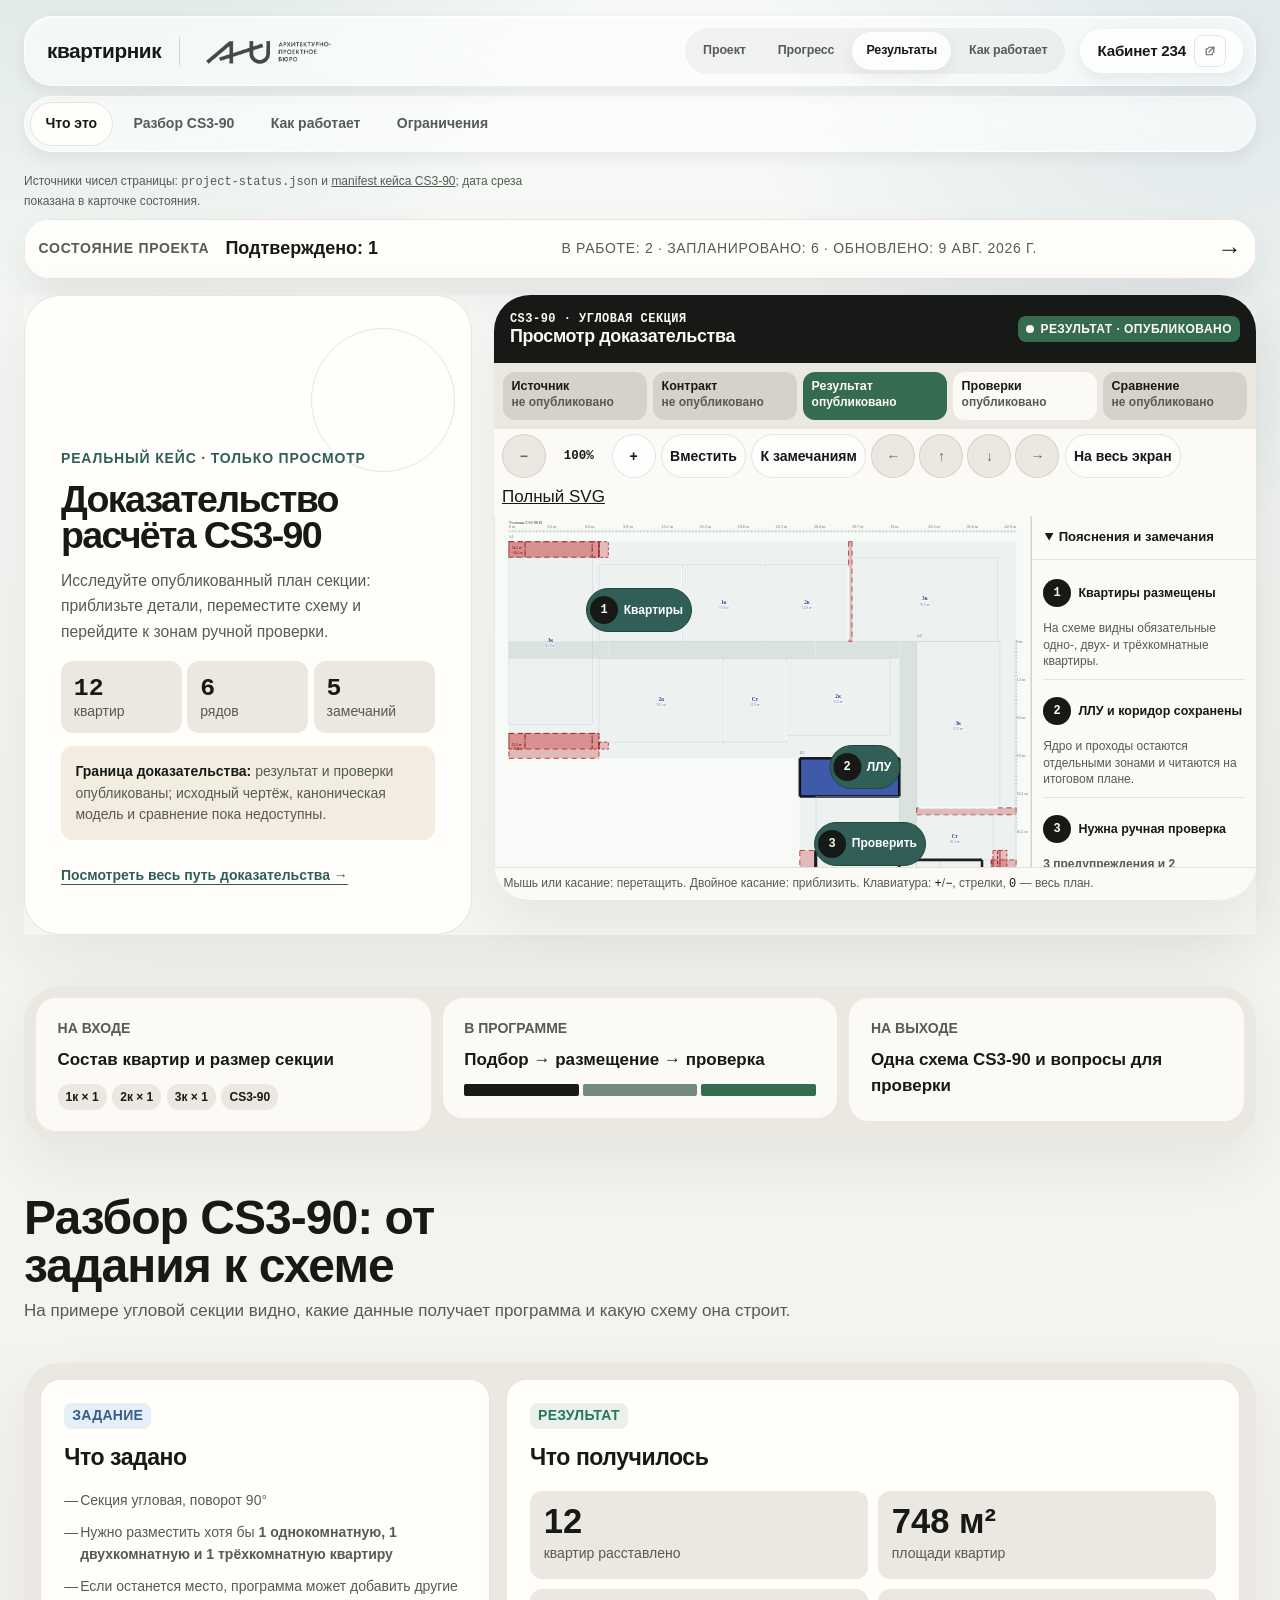
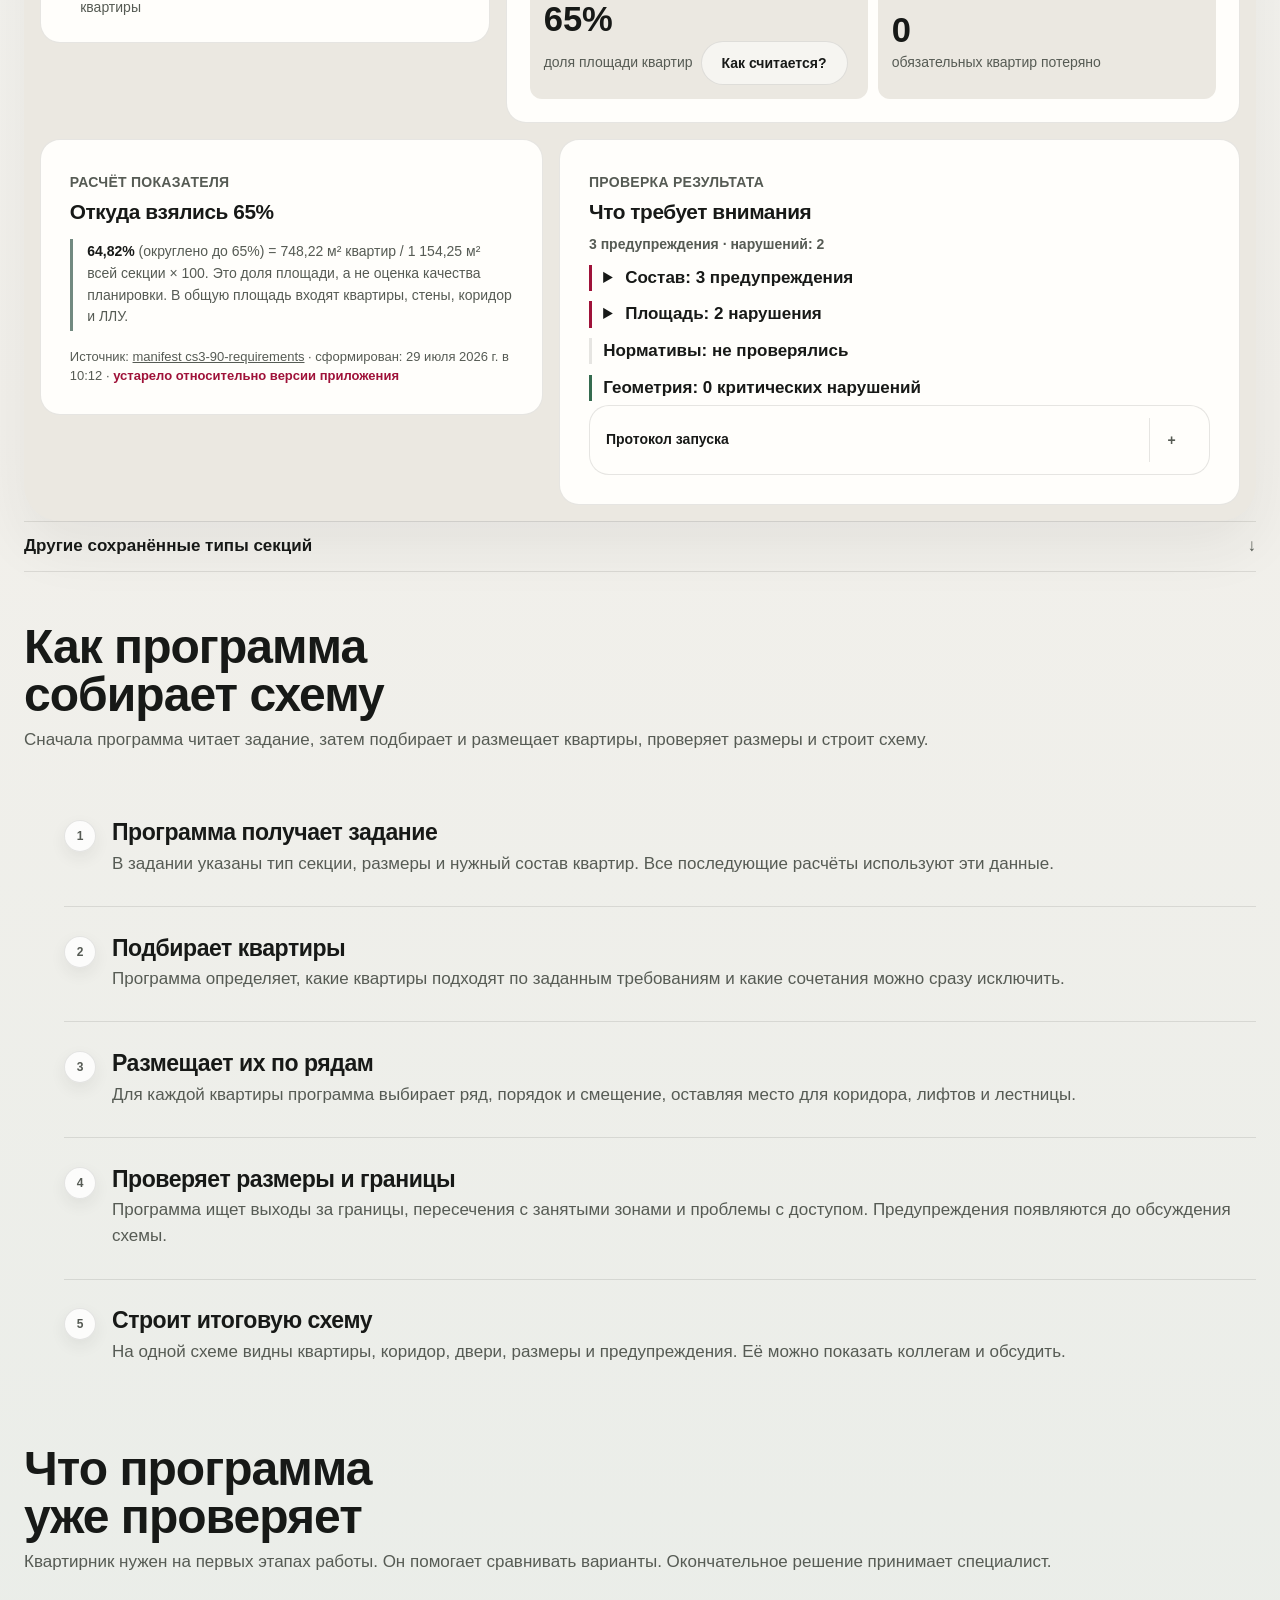
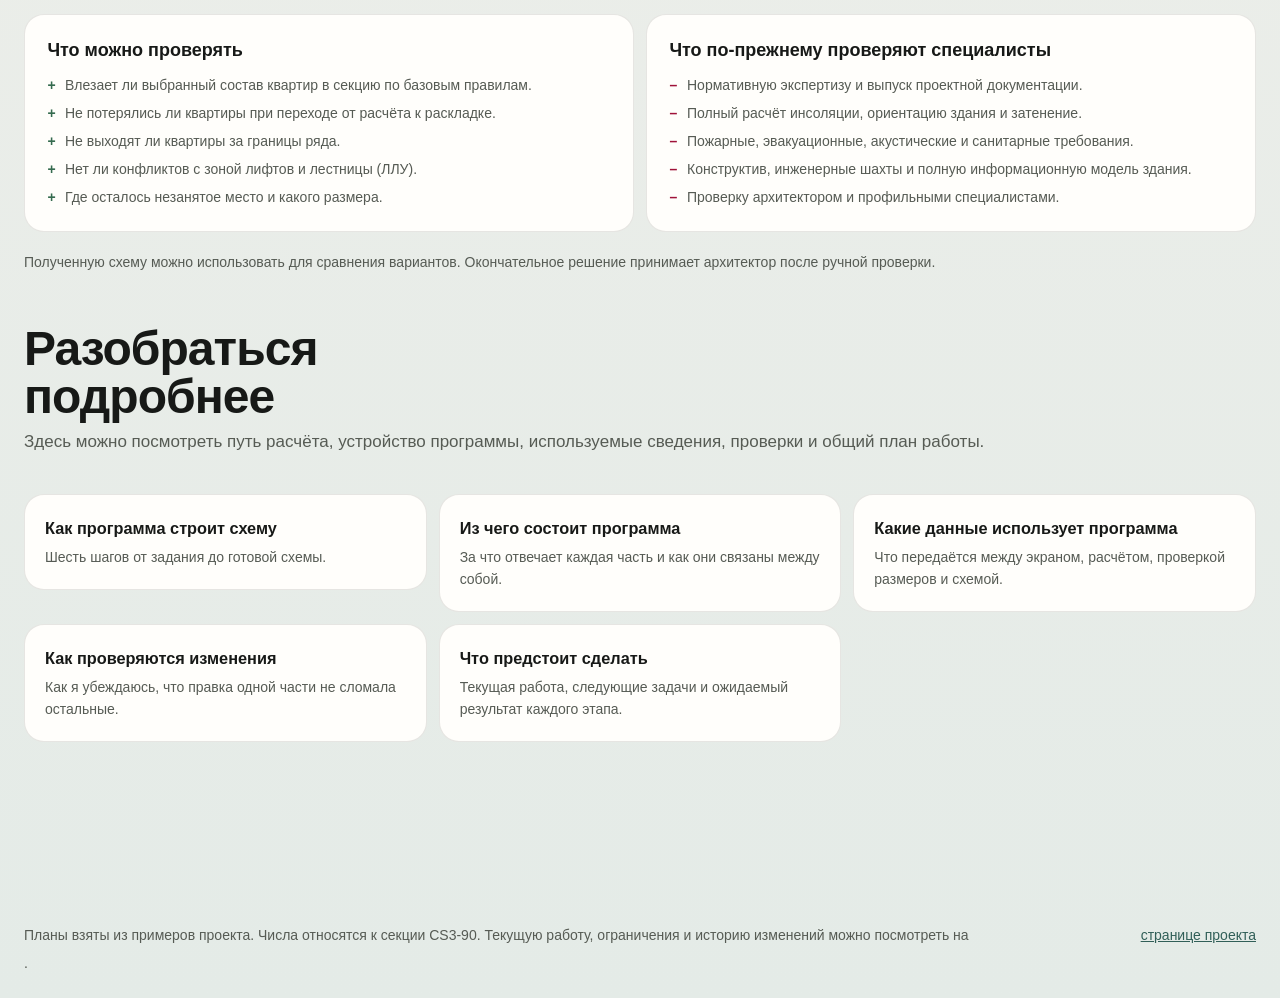
==== commit 74a0845d: "публикация: витрина с системой 1.24.0 и честным манифестом копии" ====
--- a/program-flow/index.html
+++ b/program-flow/index.html
@@ -16,7 +16,7 @@
   <link rel="apple-touch-icon" sizes="180x180" href="branding/kvartirnik-icon-180.png?v=liquid-glass-1">
   <link rel="canonical" href="https://kvartirnik-au.ru/program-flow/index.html">
   <link rel="preload" as="fetch" href="motion-scenarios.json">
-  <link rel="stylesheet" href="program-flow-index-html.23809cee18b5.css">
+  <link rel="stylesheet" href="program-flow-index-html.237e95c62441.css">
   <script type="module" src="nav-menu.js"></script>
   <script type="module" src="evidence-viewer.js"></script>
   <script src="project-pulse.js" defer></script>
@@ -43,7 +43,7 @@
             <a href="process.html">Как работает</a>
           </nav>
         </details>
-        <a class="cabinet-link" href="https://cab234-au.ru/" aria-label="Перейти на сайт Кабинет 234"><strong>Кабинет 234</strong><span class="cabinet-link__mark" aria-hidden="true"><svg viewBox="0 0 16 16"><path d="M6 3h7v7"/><path d="M13 3 6.5 9.5"/><path d="M11 10.5V13H3V5h2.5"/></svg></span></a>
+        <a class="cabinet-link ds-external" href="https://cab234-au.ru/" aria-label="Перейти на сайт Кабинет 234"><strong>Кабинет 234</strong><span class="cabinet-link__mark ds-external-mark" aria-hidden="true"><svg viewBox="0 0 16 16"><path d="M6 3h7v7"/><path d="M13 3 6.5 9.5"/><path d="M11 10.5V13H3V5h2.5"/></svg></span></a>
       </div>
     </div>
   </header>
@@ -89,7 +89,8 @@
           <strong class="evidence-viewer__live ds-status" data-tone="positive" data-viewer-live aria-live="polite">Результат · опубликовано</strong>
         </header>
 
-        <div class="evidence-stage-tabs" role="tablist" aria-label="Стадии доказательства">
+        <div class="evidence-stage-tabs" role="tablist" aria-label="Стадии доказательства"
+             data-ds-own="полоса стадий: сегмент несёт вторую строку со статусом и штриховку «не опубликовано» — рецепта .ds-tab на это у системы нет, он капсула в одну строку">
           <button type="button" role="tab" id="viewerTab-source" aria-controls="viewerPanel-source" aria-selected="false" tabindex="-1" data-viewer-stage="source" data-state="not-published" disabled>
             <span>Источник</span><small data-stage-status>не опубликовано</small>
           </button>
@@ -248,7 +249,7 @@
       </div>
       <div class="worked-grid case-sheet">
         <section class="brief-card case-sheet__brief" aria-labelledby="caseBriefTitle">
-          <span class="io-tag io-in">Задание</span>
+          <span class="io-tag io-in ds-tag">Задание</span>
           <h3 id="caseBriefTitle">Что задано</h3>
           <ul>
             <li>Секция угловая, поворот 90°</li>
@@ -257,12 +258,12 @@
           </ul>
         </section>
         <section class="result-card case-sheet__result" data-accent-panel aria-labelledby="caseResultTitle">
-          <span class="io-tag io-out">Результат</span>
+          <span class="io-tag io-out ds-tag">Результат</span>
           <h3 id="caseResultTitle">Что получилось</h3>
           <ul class="result-nums">
             <li><b id="demoApartmentCount">12</b> квартир расставлено</li>
             <li><b id="demoSellableArea">748 м²</b> площади квартир</li>
-            <li class="metric-explained"><b id="demoEfficiency">65%</b><span>доля площади квартир <a class="metric-help" href="#demoEfficiencyDefinition">Как считается?</a></span></li>
+            <li class="metric-explained"><b id="demoEfficiency">65%</b><span>доля площади квартир <a class="metric-help ds-button ds-button--quiet" href="#demoEfficiencyDefinition">Как считается?</a></span></li>
             <li><b id="demoRequiredLost">0</b> обязательных квартир потеряно</li>
           </ul>
         </section>
@@ -286,10 +287,10 @@
               <summary>Протокол запуска</summary><div class="ds-disclosure-content">
               <dl class="ds-definition-list">
                 <div class="ds-definition-row"><dt>Версия приложения</dt><dd><code id="demoRunCommit">undisclosed</code></dd></div>
-                <dt>Сформирован</dt><dd id="demoRunGeneratedAt">29 июля 2026 г. в 10:12</dd>
-                <dt>Время</dt><dd id="demoRunDuration">1,45 с</dd>
-                <dt>Вариантов</dt><dd id="demoRunVariants">384</dd>
-                <dt>Проверки</dt><dd id="demoRunChecks">3 из 3 машинных проверок пройдено</dd>
+                <div class="ds-definition-row"><dt>Сформирован</dt><dd id="demoRunGeneratedAt">29 июля 2026 г. в 10:12</dd></div>
+                <div class="ds-definition-row"><dt>Время</dt><dd id="demoRunDuration">1,45 с</dd></div>
+                <div class="ds-definition-row"><dt>Вариантов</dt><dd id="demoRunVariants">384</dd></div>
+                <div class="ds-definition-row"><dt>Проверки</dt><dd id="demoRunChecks">3 из 3 машинных проверок пройдено</dd></div>
               </dl>
               <p><a id="demoManifestLink" href="output/cs3-90-requirements.manifest.json">Открыть manifest JSON</a></p>
             </div></details>
@@ -315,19 +316,19 @@
       </div>
       <ol class="steps">
         <li class="step-row">
-          <div class="step-text"><span class="step-no">1</span><h3>Программа получает задание</h3><p>В задании указаны тип секции, размеры и нужный состав квартир. Все последующие расчёты используют эти данные.</p></div>
-        </li>
-        <li class="step-row">
-          <div class="step-text"><span class="step-no">2</span><h3>Подбирает квартиры</h3><p>Программа определяет, какие квартиры подходят по заданным требованиям и какие сочетания можно сразу исключить.</p></div>
-        </li>
-        <li class="step-row">
-          <div class="step-text"><span class="step-no">3</span><h3>Размещает их по рядам</h3><p>Для каждой квартиры программа выбирает ряд, порядок и смещение, оставляя место для коридора, лифтов и лестницы.</p></div>
-        </li>
-        <li class="step-row">
-          <div class="step-text"><span class="step-no">4</span><h3>Проверяет размеры и границы</h3><p>Программа ищет выходы за границы, пересечения с занятыми зонами и проблемы с доступом. Предупреждения появляются до обсуждения схемы.</p></div>
-        </li>
-        <li class="step-row">
-          <div class="step-text"><span class="step-no">5</span><h3>Строит итоговую схему</h3><p>На одной схеме видны квартиры, коридор, двери, размеры и предупреждения. Её можно показать коллегам и обсудить.</p></div>
+          <div class="step-text"><span class="step-no ds-medallion ds-medallion--sm">1</span><h3>Программа получает задание</h3><p>В задании указаны тип секции, размеры и нужный состав квартир. Все последующие расчёты используют эти данные.</p></div>
+        </li>
+        <li class="step-row">
+          <div class="step-text"><span class="step-no ds-medallion ds-medallion--sm">2</span><h3>Подбирает квартиры</h3><p>Программа определяет, какие квартиры подходят по заданным требованиям и какие сочетания можно сразу исключить.</p></div>
+        </li>
+        <li class="step-row">
+          <div class="step-text"><span class="step-no ds-medallion ds-medallion--sm">3</span><h3>Размещает их по рядам</h3><p>Для каждой квартиры программа выбирает ряд, порядок и смещение, оставляя место для коридора, лифтов и лестницы.</p></div>
+        </li>
+        <li class="step-row">
+          <div class="step-text"><span class="step-no ds-medallion ds-medallion--sm">4</span><h3>Проверяет размеры и границы</h3><p>Программа ищет выходы за границы, пересечения с занятыми зонами и проблемы с доступом. Предупреждения появляются до обсуждения схемы.</p></div>
+        </li>
+        <li class="step-row">
+          <div class="step-text"><span class="step-no ds-medallion ds-medallion--sm">5</span><h3>Строит итоговую схему</h3><p>На одной схеме видны квартиры, коридор, двери, размеры и предупреждения. Её можно показать коллегам и обсудить.</p></div>
         </li>
       </ol>
     </section>
--- a/program-flow/program-flow-index-html.237e95c62441.css
+++ b/program-flow/program-flow-index-html.237e95c62441.css
@@ -0,0 +1,6141 @@
+:root {
+  color-scheme: light;
+
+  --canvas: #f3f5f1;
+  --paper: #ffffff;
+  --ink: #17211e;
+  --ink-soft: #68736e;
+  --muted: #596660;
+  --fill: #e9eeea;
+  --fill-deep: #dde5df;
+  --hairline: #d7ded9;
+  --acid: #c8f548;
+  --panel: #17231f;
+  --panel-soft: #22322c;
+  --panel-ink: #f6f8f4;
+  --teal: #2f7067;
+  --teal-soft: #dbeae5;
+  --danger: #a84534;
+  --ok: #2c7658;
+  --status-done: var(--ok);
+  --status-doing: var(--acid);
+  --status-blocked: var(--danger);
+  --status-planned: var(--fill);
+  --status-conditional: var(--ink-soft);
+
+  --sans: "Segoe UI Variable Display", "Segoe UI", system-ui, Roboto, Helvetica, Arial, sans-serif;
+  
+  --mono: ui-monospace, "Segoe UI Mono", Consolas, "SFMono-Regular", Menlo, monospace;
+
+  --fs-display: clamp(2.1rem, 5.6vw, 4.75rem);
+  --fs-h2: clamp(1.35rem, 2.4vw, 2.1rem);
+  --fs-h3: clamp(1.1rem, 1.5vw, 1.35rem);
+  --fs-micro: 0.875rem;
+  --track-display: -0.03em;
+  --track-micro: 0.055em;
+
+  --page: clamp(1.25rem, 4vw, 4.5rem);
+  --section: clamp(3rem, 6vw, 5.5rem);
+
+  --r-sm: 12px;
+  --r-md: 24px;
+  --r-lg: 32px;
+
+  --ease: cubic-bezier(0.22, 0.61, 0.36, 1);
+  --fast: 180ms;
+
+  font-family: var(--sans);
+}
+
+* { box-sizing: border-box; }
+
+body {
+  margin: 0;
+  background: var(--canvas);
+  color: var(--ink);
+  font-size: 1rem;
+  line-height: 1.55;
+  -webkit-font-smoothing: antialiased;
+  text-rendering: optimizeLegibility;
+  font-optical-sizing: auto;
+  overflow-x: hidden;
+}
+
+img { max-width: 100%; }
+
+h1, h2, h3, h4, p, figure, ul, ol, dl { margin: 0; }
+ul { padding: 0; list-style: none; }
+
+:focus-visible { outline: 2px solid var(--ink); outline-offset: 3px; border-radius: 2px; }
+
+.skip-link {
+  position: fixed;
+  z-index: 100;
+  top: 0.75rem;
+  left: 0.75rem;
+  min-height: 44px;
+  padding: 0.65rem 1rem;
+  transform: translateY(-180%);
+  border-radius: var(--r-sm);
+  color: var(--panel-ink);
+  background: var(--panel);
+  font-weight: 650;
+}
+.skip-link:focus { transform: translateY(0); }
+
+.visually-hidden {
+  position: absolute;
+  width: 1px; height: 1px;
+  padding: 0; margin: -1px;
+  overflow: hidden;
+  clip: rect(0 0 0 0);
+  white-space: nowrap;
+  border: 0;
+}
+
+.wrap {
+  width: 100%;
+  max-width: 1240px;
+  margin-inline: auto;
+  padding-inline: var(--page);
+}
+main.wrap { display: block; padding-bottom: var(--section); }
+main.wrap > section,
+main.wrap > .roadmap-progress,
+main.wrap > .roadmap-filter { margin-top: var(--section); }
+main.wrap > section:first-child { margin-top: clamp(2.5rem, 5vw, 4.5rem); }
+
+
+
+.badge {
+  display: inline-flex;
+  align-items: center;
+  gap: 0.5em;
+}
+.eyebrow {
+  display: inline-flex;
+  width: fit-content;
+  margin: 0 0 0.65rem;
+}
+.lead {
+  color: var(--muted);
+  font-size: clamp(1.02rem, 1.35vw, 1.22rem);
+  line-height: 1.55;
+  max-width: 68ch;
+}
+.muted { color: var(--muted); }
+.number-provenance {
+  color: var(--muted);
+  font-family: var(--sans);
+  font-size: var(--fs-micro);
+  line-height: 1.55;
+}
+.number-provenance code { font-size: 0.92em; }
+
+h1 {
+  font-size: var(--fs-display);
+  font-weight: 600;
+  line-height: 1.04;
+  letter-spacing: var(--track-display);
+  text-transform: none;
+  text-wrap: pretty;
+}
+h2 { font-size: var(--fs-h2); font-weight: 650; letter-spacing: -0.01em; }
+h3 { font-size: var(--fs-h3); font-weight: 650; }
+code { font-family: var(--sans); }
+
+.section-head { max-width: 70ch; margin-bottom: clamp(1.5rem, 3vw, 2.4rem); }
+.section-head h2 { margin-bottom: 0.5rem; }
+.section-head p { color: var(--muted); }
+.page-head { max-width: 74ch; }
+.page-head .badge { margin-bottom: 1rem; }
+.page-head h1 { margin-bottom: 1rem; }
+
+
+.topbar {
+  position: sticky;
+  top: 0;
+  z-index: 20;
+  background: rgba(255, 255, 255, 0.92);
+  backdrop-filter: blur(8px);
+  border-bottom: 1px solid var(--hairline);
+}
+.topbar .nav {
+  display: flex;
+  align-items: center;
+  gap: 1.25rem;
+  min-height: 60px;
+  padding-block: 0;
+}
+.brand {
+  display: inline-flex;
+  align-items: center;
+  gap: 0.55rem;
+  text-decoration: none;
+  color: var(--ink);
+  font-weight: 700;
+  letter-spacing: var(--track-display);
+  white-space: nowrap;
+}
+.brand-logo { font-size: 1.02rem; }
+.brand-logo span { font-weight: 700; letter-spacing: var(--track-display); color: var(--ink); }
+
+.links {
+  display: flex;
+  flex-wrap: wrap;
+  align-items: center;
+  gap: 0.2rem 1.3rem;
+  margin-left: auto;
+}
+.links > a {
+  display: inline-flex;
+  align-items: center;
+  min-height: 44px;
+  text-decoration: none;
+  color: var(--ink);
+  font-size: 0.94rem;
+  padding: 0;
+  border-bottom: 1px solid transparent;
+  transition: color var(--fast) var(--ease), border-color var(--fast) var(--ease);
+}
+.links > a:hover { color: var(--muted); }
+.links > a[aria-current] { border-color: var(--ink); }
+
+.site-menu { margin-left: auto; }
+.site-menu > summary {
+  display: none;
+  list-style: none;
+}
+.site-menu > summary::-webkit-details-marker { display: none; }
+
+  align-items: center;
+  display: flex;
+  min-height: 44px;
+  text-decoration: none;
+  color: var(--ink);
+  font-size: 0.875rem;
+  padding: 8px 10px;
+  border-radius: var(--r-sm);
+  transition: background var(--fast) var(--ease);
+}
+
+
+.process-intro,
+.hero-explain {
+  display: grid;
+  grid-template-columns: minmax(0, 1.05fr) minmax(0, 0.95fr);
+  gap: clamp(1.5rem, 4vw, 3.5rem);
+  align-items: center;
+}
+.process-copy .badge,
+.hero-copy .badge { margin-bottom: 1rem; }
+.process-copy h1,
+.hero-copy h1 { margin-bottom: 1rem; }
+
+.process-visual,
+.plan-figure {
+  margin: 0;
+  border-radius: var(--r-md);
+  background: var(--fill);
+  padding: clamp(0.9rem, 2vw, 1.5rem);
+}
+.process-visual img,
+.plan-figure img { display: block; width: 100%; height: auto; border-radius: var(--r-sm); background: var(--paper); }
+.process-visual figcaption,
+.plan-figure figcaption {
+  margin-top: 0.75rem;
+  font-family: var(--sans);
+  font-size: var(--fs-micro);
+  letter-spacing: 0.04em;
+  color: var(--muted);
+}
+.worked-plan { background: var(--fill); }
+
+
+.payoff {
+  display: flex;
+  flex-wrap: wrap;
+  align-items: stretch;
+  gap: 0.75rem;
+  margin-top: 1.6rem;
+}
+.payoff-item {
+  flex: 1 1 200px;
+  display: grid;
+  gap: 0.25rem;
+  padding: 0.9rem 1rem;
+  border-radius: var(--r-md);
+  background: var(--fill);
+}
+.payoff-item b { font-size: 1rem; }
+.payoff-item span { color: var(--muted); font-size: 0.875rem; }
+.payoff-win { background: var(--panel); color: var(--panel-ink); }
+.payoff-win span { color: rgba(245, 246, 244, 0.62); }
+.payoff-arrow { align-self: center; color: var(--ink-soft); font-size: 1.25rem; }
+
+
+.landing-cta { display: flex; flex-wrap: wrap; gap: 0.55rem; margin-top: 1.7rem; }
+
+
+.example, .project-brief {
+  display: grid;
+  gap: 0.5rem;
+  padding: clamp(1rem, 2vw, 1.5rem);
+  border-radius: var(--r-md);
+  background: var(--fill);
+}
+.example p, .project-brief p { color: var(--ink); }
+.example b, .project-brief b { color: var(--ink); }
+.honest, .limit-note, .source-note, .filter-hint {
+  color: var(--muted);
+  font-size: 0.875rem;
+  line-height: 1.55;
+}
+.limit-note { margin-top: 1.25rem; }
+.source-note { margin-bottom: 1.25rem; }
+
+.plan-legend {
+  display: grid;
+  gap: 0.4rem 1.5rem;
+  padding: clamp(1rem, 2vw, 1.35rem) clamp(1rem, 2vw, 1.5rem);
+  border-radius: var(--r-md);
+  background: var(--fill);
+}
+.plan-legend b { grid-column: 1 / -1; }
+.plan-legend ul { display: grid; gap: 0.45rem; }
+.plan-legend li {
+  display: flex;
+  align-items: center;
+  gap: 0.6rem;
+  color: var(--muted);
+  font-size: 0.875rem;
+  cursor: default;
+  border-radius: var(--r-sm);
+  transition: color var(--fast) var(--ease);
+}
+.plan-legend li.is-cued { color: var(--ink); }
+.sw { width: 14px; height: 14px; flex: 0 0 auto; border-radius: 3px; background: var(--ink-soft); }
+.sw-apt { background: #4e84a6; }
+.sw-llu { background: #6576ad; }
+.sw-corr { background: #a36d1c; }
+.sw-gap { background: var(--danger); }
+.sw-ruler { background: var(--ink); }
+
+
+footer {
+  border-top: 1px solid var(--hairline);
+  padding-block: clamp(1.6rem, 3vw, 2.4rem);
+}
+footer .wrap { color: var(--muted); font-size: 0.875rem; line-height: 1.6; }
+footer a { color: var(--ink); }
+footer code { font-family: var(--sans); font-size: 0.8125rem; background: var(--fill); padding: 1px 5px; border-radius: 3px; }
+
+
+@media (max-width: 960px) {
+  .topbar .nav { align-items: center; min-height: 64px; }
+  .site-menu { position: relative; }
+  .site-menu > summary {
+    display: inline-flex;
+    align-items: center;
+    min-height: 44px;
+    padding: 0 0.8rem;
+    cursor: pointer;
+    border: 1px solid var(--hairline);
+    border-radius: var(--r-sm);
+    font-weight: 650;
+  }
+  .site-menu > summary::after { margin-left: 0.5rem; content: "+"; }
+  .site-menu[open] > summary::after { content: "−"; }
+  .site-menu .links {
+    position: absolute;
+    max-height: calc(100vh - 6rem);
+    overflow-y: auto;
+    overscroll-behavior: contain;
+    top: calc(100% + 0.5rem);
+    right: 0;
+    display: grid;
+    width: min(22rem, calc(100vw - 2 * var(--page)));
+    padding: 0.55rem;
+    border: 1px solid var(--hairline);
+    border-radius: var(--r-md);
+    background: var(--paper);
+    box-shadow: 0 18px 40px rgba(26, 27, 29, 0.12);
+  }
+  .site-menu .links > a { padding-inline: 0.8rem; border-bottom: 0; border-radius: var(--r-sm); }
+  .site-menu .links > a:hover { background: var(--fill); }
+  .process-intro, .hero-explain { grid-template-columns: minmax(0, 1fr); }
+}
+@media (max-width: 640px) {
+  .topbar .nav { padding-block: 0.55rem; }
+  .step-row { grid-template-columns: minmax(0, 1fr); }
+  .payoff { flex-direction: column; }
+  .payoff-arrow { transform: rotate(90deg); }
+  .landing-cta a { width: 100%; justify-content: center; }
+}
+
+@media (prefers-reduced-motion: reduce) {
+  *, *::before, *::after {
+    animation-duration: 0.01ms !important;
+    transition-duration: 0.01ms !important;
+    scroll-behavior: auto !important;
+  }
+}
+
+.section-nav {
+  align-items: center;
+  border-bottom: 1px solid var(--hairline);
+  display: flex;
+  gap: 0.35rem;
+  min-height: 3rem;
+  overflow-x: auto;
+  scrollbar-width: thin;
+}
+
+.section-nav a {
+  align-items: center;
+  border-bottom: 2px solid transparent;
+  color: var(--muted);
+  display: inline-flex;
+  flex: 0 0 auto;
+  font-size: 0.875rem;
+  min-height: 44px;
+  padding: 0.1rem 0.65rem;
+  text-decoration: none;
+}
+
+.section-nav a:hover,
+.section-nav a:focus-visible,
+.section-nav a[aria-current="page"],
+.section-nav a[aria-current="location"] {
+  border-bottom-color: var(--ink);
+  color: var(--ink);
+}
+
+@media (max-width: 620px) {
+  .section-nav {
+    flex-wrap: wrap;
+    margin-inline: 0;
+    overflow-x: visible;
+    padding-inline: 0;
+    width: auto;
+  }
+
+  .section-nav a {
+    flex: 1 1 auto;
+    justify-content: center;
+    text-align: center;
+  }
+}
+
+
+.worked-grid {
+  display: grid;
+  grid-template-columns: minmax(260px, 0.8fr) minmax(0, 1.2fr);
+  gap: clamp(0.75rem, 1.6vw, 1rem);
+  align-items: start;
+  padding: clamp(0.75rem, 1.6vw, 1rem);
+  border: 0;
+  border-radius: var(--r-lg);
+  background: var(--fill);
+}
+.brief-card, .result-card {
+  display: grid;
+  gap: 0.75rem;
+  align-content: start;
+  min-width: 0;
+  padding: clamp(1.15rem, 2.5vw, 1.8rem);
+  border-radius: var(--r-md);
+  background: var(--paper);
+}
+.brief-card ul { display: grid; gap: 0.65rem; margin-top: 0.25rem; }
+.brief-card li { position: relative; padding-left: 1rem; color: var(--muted); font-size: 0.875rem; }
+.brief-card li::before { position: absolute; left: 0; color: var(--ink-soft); content: "—"; }
+.result-card .result-nums {
+  display: grid;
+  grid-template-columns: repeat(2, minmax(0, 1fr));
+  gap: clamp(0.55rem, 1.2vw, 0.75rem);
+  margin-top: 0.25rem;
+  border: 0;
+}
+.result-nums li {
+  display: flex;
+  min-width: 0;
+  min-height: 5.6rem;
+  flex-direction: column;
+  gap: 0.35rem;
+  justify-content: center;
+  padding: 0.9rem;
+  border: 0;
+  border-radius: var(--r-md);
+  background: var(--fill);
+  color: var(--muted);
+  font-size: 0.875rem;
+}
+.result-nums li::before { content: none; }
+.result-nums b { color: var(--ink); font-size: clamp(1.75rem, 3vw, 2.45rem); font-weight: 750; letter-spacing: 0; line-height: 0.95; font-variant-numeric: tabular-nums; }
+.metric-explained span {
+  display: flex;
+  flex-wrap: wrap;
+  gap: 0.4rem 0.55rem;
+  align-items: center;
+}
+
+.case-sheet__audit {
+  grid-column: 1 / -1;
+  display: grid;
+  grid-template-columns: minmax(0, 0.85fr) minmax(0, 1.15fr);
+  gap: clamp(0.75rem, 1.6vw, 1rem);
+  align-items: start;
+  background: transparent;
+}
+.case-sheet__calculation,
+.case-sheet__checks {
+  min-width: 0;
+  padding: clamp(1.15rem, 2.5vw, 1.8rem);
+  border-radius: var(--r-md);
+  background: var(--paper);
+}
+.case-sheet__eyebrow {
+  color: var(--muted);
+  font: var(--type-label-weight) var(--type-label-size) / var(--type-label-line) var(--type-label-font);
+  letter-spacing: var(--type-label-track);
+  text-transform: uppercase;
+}
+.case-sheet__audit h3 { margin: 0.35rem 0 0; font-size: clamp(1.05rem, 1.8vw, 1.3rem); }
+.metric-definition {
+  border-left: 3px solid var(--acid);
+  color: var(--muted);
+  font-size: 0.875rem;
+  margin-top: 1rem;
+  padding: 0.15rem 0 0.15rem 0.9rem;
+}
+.metric-definition b { color: var(--ink); }
+.evidence-result-meta { margin-top: 1rem; color: var(--muted); font-size: 0.8125rem; line-height: 1.5; }
+.evidence-result-meta [data-state="stale"] { color: var(--danger); font-weight: 650; }
+.case-sheet__checks .honest { margin: 0.8rem 0 0; font: 700 0.875rem var(--sans); }
+.evidence-warning-groups { display: grid; gap: 0.65rem; margin: 0.8rem 0 0; padding: 0; }
+.evidence-warning-groups > li { display: grid; gap: 0.25rem; border-left: 3px solid var(--hairline); padding-left: 0.7rem; }
+.evidence-warning-groups > li::before { content: none; }
+.evidence-warning-groups > li[data-state="warning"],
+.evidence-warning-groups > li[data-state="failed"] { border-color: var(--danger); }
+.evidence-warning-groups > li[data-state="passed"] { border-color: var(--ok); }
+.evidence-warning-groups summary { cursor: pointer; }
+.evidence-warning-groups summary strong { margin-left: 0.25rem; }
+.evidence-warning-groups details > span,
+.evidence-warning-groups ul span { color: var(--muted); font-size: 0.8125rem; }
+.evidence-warning-groups details > span { display: block; margin: 0.35rem 0 0 1.25rem; }
+.evidence-warning-groups ul { display: grid; gap: 0.4rem; margin: 0.2rem 0 0; padding-left: 1rem; }
+.evidence-warning-groups ul li { display: grid; gap: 0.1rem; font-size: 0.8125rem; }
+.evidence-warning-groups ul li::before { content: none; }
+.io-tag {
+  justify-self: start;
+  text-transform: uppercase;
+}
+
+.io-in {
+  --ds-tag-fill: var(--ds-color-data-1-soft);
+  --ds-tag-color: var(--ds-color-data-1);
+}
+
+.io-out {
+  --ds-tag-fill: var(--ds-color-positive-soft);
+  --ds-tag-color: var(--ds-color-positive);
+}
+
+
+.product-bridge {
+  display: grid;
+  grid-template-columns: repeat(3, minmax(0, 1fr));
+  gap: clamp(0.75rem, 1.4vw, 1rem);
+  align-items: start;
+  padding: clamp(0.65rem, 1.4vw, 0.9rem);
+  overflow: hidden;
+  border: 0;
+  border-radius: var(--r-lg);
+  background: var(--fill);
+}
+.product-bridge article {
+  display: grid;
+  gap: 0.7rem;
+  align-content: start;
+  padding: clamp(1rem, 2vw, 1.35rem);
+  border-radius: var(--r-md);
+  background: var(--paper);
+}
+.product-bridge article > span { color: var(--muted); font: 650 var(--fs-micro) var(--sans); text-transform: uppercase; }
+.product-bridge__input > div { display: flex; flex-wrap: wrap; gap: 0.35rem; }
+.product-bridge__input b { padding: 0.35rem 0.5rem; border-radius: var(--r-sm); background: var(--fill); font: 600 0.75rem var(--sans); }
+.product-bridge__process > div { display: grid; grid-template-columns: repeat(3, 1fr); gap: 4px; }
+.product-bridge__process i { height: 0.75rem; border-radius: 2px; background: var(--panel); }
+.product-bridge__process i:nth-child(2) { background: var(--acid); }
+.product-bridge__process i:nth-child(3) { background: var(--ok); }
+
+.secondary-examples > p { max-width: 64ch; margin: 0.7rem 0; color: var(--muted); }
+.secondary-examples ul { display: flex; flex-wrap: wrap; gap: 0.45rem 1rem; padding: 0 0 0.9rem; list-style: none; }
+.secondary-examples a { color: var(--ink); }
+
+
+.steps { display: grid; gap: 0; }
+.step-row {
+  display: grid;
+  grid-template-columns: minmax(0, 1fr);
+  align-items: start;
+  padding-block: clamp(1.1rem, 2.4vw, 1.8rem);
+  border-top: 1px solid var(--hairline);
+}
+.step-row:first-child { border-top: 0; }
+.step-text { display: grid; grid-template-columns: auto minmax(0, 1fr); gap: 0.35rem 1rem; }
+.step-text .step-no { grid-row: 1 / span 2; }
+
+.step-text p { color: var(--muted); }
+
+
+.limits-grid { display: grid; grid-template-columns: repeat(2, minmax(0, 1fr)); gap: clamp(0.9rem, 2vw, 1.4rem); }
+.limit-card {
+  display: grid;
+  gap: 0.6rem;
+  align-content: start;
+  padding: clamp(1rem, 2vw, 1.4rem);
+  border: 1px solid var(--hairline);
+  border-radius: var(--radius-card);
+  background: var(--surface-card);
+  box-shadow: var(--shadow-card);
+}
+.limit-card b { font-size: 1.125rem; font-weight: 650; }
+.limit-card ul { display: grid; gap: 0.4rem; }
+.limit-card li { color: var(--muted); font-size: 0.875rem; padding-left: 1.1rem; position: relative; }
+.limit-do li::before { content: "+"; position: absolute; left: 0; color: var(--ok); font-weight: 700; }
+.limit-dont li::before { content: "–"; position: absolute; left: 0; color: var(--danger); font-weight: 700; }
+
+
+.cards { display: grid; grid-template-columns: repeat(3, minmax(0, 1fr)); gap: clamp(0.9rem, 1.8vw, 1.4rem); align-items: start; }
+.card {
+  display: grid;
+  gap: 0.35rem;
+  align-content: start;
+  padding: clamp(0.9rem, 1.8vw, 1.25rem);
+  border: 1px solid var(--hairline);
+  border-radius: var(--radius-card);
+  background: var(--surface-card);
+  box-shadow: var(--shadow-card);
+  text-decoration: none;
+  color: var(--ink);
+  font-size: 0.875rem;
+  transition: background var(--fast) var(--ease);
+}
+.card:hover { background: var(--surface-card); }
+.card b { font-size: 1.02rem; }
+.link-card { color: var(--muted); }
+.link-card b { color: var(--ink); margin-top: 0.1rem; }
+
+
+.card-visual {
+  display: block;
+  width: 100%;
+  aspect-ratio: 16 / 10;
+  object-fit: cover;
+  border-radius: var(--r-md);
+  background: var(--fill);
+}
+.wide-visual {
+  display: block;
+  width: 100%;
+  aspect-ratio: 16 / 5;
+  object-fit: cover;
+  border-radius: var(--r-md);
+  background: var(--fill);
+  margin-bottom: 1.25rem;
+}
+.mascot-strip {
+  display: block;
+  width: 100%;
+  aspect-ratio: 16 / 5;
+  object-fit: cover;
+  border-radius: var(--r-md);
+  background: var(--fill);
+}
+
+
+.audience-brief, .audience-summary {
+  display: grid;
+  grid-template-columns: repeat(2, minmax(0, 1fr));
+  gap: clamp(0.9rem, 2vw, 1.4rem);
+  margin-block: 1.5rem;
+}
+.audience-brief > div, .audience-answer {
+  display: grid;
+  gap: 0.35rem;
+  padding: clamp(1rem, 2vw, 1.3rem);
+  border-radius: var(--r-md);
+  background: var(--fill);
+}
+.audience-summary { grid-template-columns: repeat(3, minmax(0, 1fr)); }
+.audience-brief b, .audience-answer b { font-size: 1rem; }
+.audience-brief span, .audience-answer span { color: var(--muted); font-size: 0.875rem; }
+.audience-brief code { padding: 3px 8px; border-radius: var(--r-sm); background: var(--panel); color: var(--panel-ink); font-size: 0.8125rem; }
+
+
+.domain-grid, .object-grid {
+  display: grid;
+  grid-template-columns: repeat(3, minmax(0, 1fr));
+  gap: clamp(0.9rem, 1.8vw, 1.4rem);
+  align-items: start;
+}
+.domain, .object {
+  display: grid;
+  gap: 0.6rem;
+  align-content: start;
+  padding: clamp(1rem, 2vw, 1.35rem);
+  border: 1px solid var(--hairline);
+  border-radius: var(--radius-card);
+  background: var(--surface-card);
+  box-shadow: var(--shadow-card);
+}
+.domain h3, .object h3 { margin-top: 0.1rem; }
+
+.domain p, .object p { color: var(--muted); font-size: 0.875rem; }
+
+.domain ul, .object ul { display: grid; gap: 0.5rem; padding-top: 0.85rem; border-top: 1px solid var(--hairline); }
+.domain li, .object li { color: var(--muted); font-size: 0.875rem; line-height: 1.5; }
+.domain li b, .object li b { color: var(--ink); font-weight: 600; }
+
+.role {
+  display: inline-flex;
+  width: fit-content;
+  justify-self: start;
+  text-transform: uppercase;
+  
+  --ds-tag-fill: var(--tint-bg, var(--ds-color-surface-subtle));
+  --ds-tag-color: var(--tint-fg, var(--ds-color-text-secondary));
+}
+
+[data-domain="ui"]               { --tint-bg: var(--ds-color-data-1-soft);  --tint-fg: var(--ds-color-data-1); }
+[data-domain="domain"]           { --tint-bg: var(--ds-color-data-2-soft);  --tint-fg: var(--ds-color-data-2); }
+[data-domain="apartment-assets"],
+[data-domain="assets"]           { --tint-bg: var(--ds-color-data-3-soft);  --tint-fg: var(--ds-color-data-3); }
+[data-domain="solver"]           { --tint-bg: var(--ds-color-data-4-soft);  --tint-fg: var(--ds-color-data-4); }
+[data-domain="planning"]         { --tint-bg: var(--ds-color-data-5-soft);  --tint-fg: var(--ds-color-data-5); }
+[data-domain="row-fill"]         { --tint-bg: var(--ds-color-data-6-soft);  --tint-fg: var(--ds-color-data-6); }
+[data-domain="layout"]           { --tint-bg: var(--ds-color-data-7-soft);  --tint-fg: var(--ds-color-data-7); }
+[data-domain="render"]           { --tint-bg: var(--ds-color-data-8-soft);  --tint-fg: var(--ds-color-data-8); }
+[data-domain="metrics"]          { --tint-bg: var(--ds-color-data-9-soft);  --tint-fg: var(--ds-color-data-9); }
+[data-domain="debug"]            { --tint-bg: var(--ds-color-data-10-soft); --tint-fg: var(--ds-color-data-10); }
+[data-domain="adapter"]          { --tint-bg: var(--ds-color-data-11-soft); --tint-fg: var(--ds-color-data-11); }
+[data-domain="integration"]      { --tint-bg: var(--ds-color-data-12-soft); --tint-fg: var(--ds-color-data-12); }
+[data-domain="system"]           { --tint-bg: var(--ds-color-data-13-soft); --tint-fg: var(--ds-color-data-13); }
+.object > code {
+  justify-self: start;
+  padding: 4px 9px;
+  border-radius: var(--r-sm);
+  background: var(--panel);
+  color: var(--panel-ink);
+  font-size: 0.875rem;
+}
+.domain li code { background: var(--fill-deep); color: var(--ink); padding: 1px 6px; border-radius: var(--r-sm); font-size: 0.875rem; }
+
+
+.quiz {
+  padding: clamp(1.2rem, 2.5vw, 2rem);
+  border-radius: var(--r-md);
+  background: var(--fill);
+}
+.quiz h2 { margin-bottom: 0.35rem; }
+.quiz-buttons { display: flex; flex-wrap: wrap; gap: 0.4rem; margin-block: 1rem; }
+.quiz-buttons button {
+  cursor: pointer;
+  padding: 9px 13px;
+  border: 1px solid var(--hairline);
+  border-radius: var(--r-sm);
+  background: var(--paper);
+  color: var(--ink);
+  font: inherit;
+  font-size: 0.875rem;
+  transition: border-color var(--fast) var(--ease), background var(--fast) var(--ease);
+}
+.quiz-buttons button:hover { border-color: var(--ink-soft); }
+.quiz-buttons button.is-active { background: var(--ink); border-color: var(--ink); color: var(--paper); }
+.quiz-answer {
+  min-height: 2.5em;
+  padding: 0.9rem 1rem;
+  border-radius: var(--r-sm);
+  background: var(--paper);
+  color: var(--ink);
+  font-size: 1rem;
+}
+
+.content-disclosure {
+  border-block: 1px solid var(--hairline);
+}
+.content-disclosure > summary {
+  display: flex;
+  gap: 1rem;
+  align-items: center;
+  min-height: 48px;
+  padding: 0.7rem 0;
+  color: var(--ink);
+  font-weight: 650;
+  cursor: pointer;
+  list-style: none;
+}
+.content-disclosure > summary::-webkit-details-marker { display: none; }
+.content-disclosure > summary::after { content: "↓"; margin-left: auto; color: var(--muted); }
+.content-disclosure[open] > summary::after { content: "↑"; }
+.content-disclosure .checks { margin-top: 1rem; }
+
+.checks { display: grid; grid-template-columns: repeat(2, minmax(0, 1fr)); gap: clamp(0.9rem, 1.8vw, 1.4rem); align-items: start; }
+.check {
+  display: grid;
+  gap: 0.5rem;
+  align-content: start;
+  padding: clamp(1rem, 2vw, 1.35rem);
+  border: 1px solid var(--hairline);
+  border-radius: var(--radius-card);
+  background: var(--surface-card);
+  box-shadow: var(--shadow-card);
+  color: var(--muted);
+  font-size: 0.875rem;
+  line-height: 1.55;
+}
+.check h3 { color: var(--ink); margin-top: 0.1rem; }
+.check .card-visual { margin-block: 0.2rem; }
+
+
+.fact-rail {
+  display: grid;
+  grid-template-columns: repeat(3, minmax(0, 1fr));
+  margin: clamp(1.5rem, 4vw, 3rem) 0;
+  border-block: 1px solid var(--hairline);
+}
+.fact-rail > div {
+  display: grid;
+  grid-template-columns: auto minmax(0, 1fr);
+  gap: 0.8rem;
+  align-items: end;
+  padding: 1rem clamp(0.8rem, 2vw, 1.4rem);
+}
+.fact-rail > div + div { border-left: 1px solid var(--hairline); }
+.fact-rail dt {
+  font-size: clamp(2.2rem, 4vw, 3.7rem);
+  font-weight: 800;
+  line-height: 0.85;
+  letter-spacing: -0.07em;
+  font-variant-numeric: tabular-nums;
+}
+.fact-rail dd {
+  max-width: 25ch;
+  color: var(--muted);
+  font-family: var(--sans);
+  font-size: var(--fs-micro);
+  line-height: 1.45;
+  text-transform: uppercase;
+}
+
+@media (max-width: 960px) {
+  .worked-grid { grid-template-columns: minmax(0, 1fr); }
+  .case-sheet__audit { grid-column: 1; grid-template-columns: minmax(0, 1fr); }
+  .cards, .domain-grid, .object-grid { grid-template-columns: repeat(2, minmax(0, 1fr)); }
+  .product-bridge { grid-template-columns: minmax(0, 1fr); }
+  .audience-brief, .audience-summary { grid-template-columns: minmax(0, 1fr); }
+}
+
+@media (max-width: 640px) {
+  .result-card .result-nums { grid-template-columns: minmax(0, 1fr); }
+  .metric-help { min-width: 44px; min-height: 44px; }
+  .cards, .fact-rail, .domain-grid, .limits-grid, .object-grid, .checks { grid-template-columns: minmax(0, 1fr); }
+  .fact-rail > div { grid-template-columns: 3.2rem minmax(0, 1fr); align-items: center; }
+  .fact-rail > div + div { border-top: 1px solid var(--hairline); border-left: 0; }
+}
+
+.technical-details {
+  --technical-bg: var(--surface-card);
+  --technical-fg: var(--teal);
+  margin-top: 1rem;
+}
+
+.technical-details[hidden] { display: none; }
+
+.technical-details:where(:not(.ds-disclosure)) {
+  padding: var(--space-card);
+  border: 1px solid var(--hairline);
+  border-radius: var(--radius-card);
+  background: var(--technical-bg);
+  box-shadow: var(--shadow-card);
+}
+
+.technical-details:where(:not(.ds-disclosure)) > summary {
+  display: flex;
+  gap: 0.75rem;
+  align-items: center;
+  justify-content: space-between;
+  min-height: 2rem;
+  cursor: pointer;
+  list-style: none;
+  color: var(--technical-fg);
+  font-size: 0.875rem;
+  font-weight: 700;
+}
+
+.technical-details:where(:not(.ds-disclosure)) > summary::-webkit-details-marker { display: none; }
+.technical-details:where(:not(.ds-disclosure)) > summary::after { content: "+"; color: var(--technical-fg); font: 700 1rem var(--sans); }
+.technical-details:where(:not(.ds-disclosure))[open] > summary::after { content: "−"; }
+.technical-details:where(:not(.ds-disclosure)) > summary:hover { color: var(--ink); }
+
+.technical-details:where(:not(.ds-disclosure)) > summary:focus-visible {
+  border-radius: 1px;
+  outline: 3px solid var(--ink);
+  outline-offset: 2px;
+}
+
+.technical-details:where(:not(.ds-disclosure)) p,
+.technical-details:where(:not(.ds-disclosure)) .check-cmds {
+  margin-top: 0.75rem;
+  padding-top: 0.75rem;
+  border-top: 1px solid color-mix(in srgb, var(--technical-fg) 25%, transparent);
+}
+
+.technical-details--compact:where(:not(.ds-disclosure)) {
+  margin-top: 0.25rem;
+  padding: 0.65rem 0 0;
+  border: 0;
+  border-top: 1px solid var(--hairline);
+  border-radius: 0;
+  background: transparent;
+  box-shadow: none;
+}
+
+.technical-details--compact:where(:not(.ds-disclosure)) > summary {
+  width: max-content;
+  max-width: 100%;
+  min-height: 1.75rem;
+  justify-content: flex-start;
+  padding: 0.2rem 0.45rem;
+  border-radius: var(--r-sm);
+  background: var(--technical-bg);
+  font-size: 0.8125rem;
+}
+
+.technical-details--compact:where(:not(.ds-disclosure)) p,
+.technical-details--compact:where(:not(.ds-disclosure)) .check-cmds {
+  margin-top: 0.55rem;
+  padding-top: 0;
+  border-top: 0;
+}
+
+.technical-details--compact { margin-top: 0.25rem; }
+.technical-details--compact p { color: var(--ink); font-size: 0.875rem; line-height: 1.65; }
+
+.technical-details code {
+  display: inline-block;
+  max-width: 100%;
+  margin: 0;
+  padding: 3px 7px;
+  overflow-wrap: anywhere;
+  border-radius: var(--r-sm);
+  color: var(--ink);
+  background: rgba(255, 255, 255, 0.72);
+  font-size: 0.875rem;
+  white-space: normal;
+}
+
+.check .technical-details { align-self: start; }
+.check .technical-details .check-cmds { gap: 0.45rem; }
+.quiz .technical-details { margin-top: 0.8rem; }
+
+@media (max-width: 640px) {
+  .technical-details:where(:not(.ds-disclosure)) { padding: 0.7rem 0.8rem; }
+}
+
+.project-pulse-shell {
+  margin-top: clamp(0.65rem, 1.5vw, 1rem);
+}
+
+main.wrap > .project-pulse-shell + section {
+  margin-top: clamp(2rem, 3vw, 3rem);
+}
+
+.project-pulse__link,
+.project-pulse__loading,
+.project-pulse__error {
+  display: grid;
+  grid-template-columns: auto minmax(170px, 0.7fr) minmax(220px, 1.4fr) auto;
+  gap: 0.75rem 1rem;
+  align-items: center;
+  min-height: 3.25rem;
+  padding: 0.65rem 0.85rem;
+  border: 1px solid var(--hairline);
+  background: rgba(255, 255, 255, 0.82);
+  color: var(--ink);
+  text-decoration: none;
+}
+
+.project-pulse__link:hover { border-color: rgba(47, 112, 103, 0.34); background: var(--fill); }
+
+.project-pulse__kicker,
+.project-pulse__meta,
+.project-pulse__loading,
+.project-pulse__error {
+  color: var(--muted);
+  font-family: var(--sans);
+  font-size: var(--fs-micro);
+  letter-spacing: 0.05em;
+  text-transform: uppercase;
+}
+
+.project-pulse__kicker {
+  font-family: var(--sans);
+  font-weight: 650;
+}
+
+.project-pulse__value {
+  font-size: 1rem;
+  white-space: nowrap;
+}
+
+.project-pulse__value b {
+  margin-right: 0.35rem;
+  font-size: 1.125rem;
+  font-variant-numeric: tabular-nums;
+}
+
+.project-pulse__arrow { font-size: 1.5rem; }
+
+@media (max-width: 800px) {
+  .project-pulse__link { grid-template-columns: auto minmax(0, 1fr) auto; }
+  .project-pulse__meta { grid-column: 2; }
+}
+
+@media (max-width: 480px) {
+  .project-pulse__link { grid-template-columns: minmax(0, 1fr) auto; }
+  .project-pulse__kicker { grid-column: 1; grid-row: 1; }
+  .project-pulse__arrow { grid-column: 2; grid-row: 1; }
+  .project-pulse__value { grid-column: 1 / -1; grid-row: 2; }
+  .project-pulse__meta { grid-column: 1 / -1; grid-row: 3; }
+}
+
+::selection { background: var(--acid); color: var(--ink); }
+
+.brand-logo { display: inline-flex; align-items: center; }
+
+.topbar { box-shadow: inset 0 -1px 0 var(--hairline); }
+
+
+
+
+.links > a[aria-current]{
+  border-bottom: 3px solid var(--ink);
+  background: none;
+  box-shadow: inset 0 -5px 0 color-mix(in srgb, var(--acid) 28%, transparent);
+  color: var(--ink);
+  font-weight: 650;
+}
+
+
+
+
+
+[data-accent-system="editorial-marker"] :is(
+  .section-head,
+  .manager-heading,
+  .status-heading,
+  .current-focus__heading
+) {
+  position: relative;
+  padding-top: 1rem;
+}
+
+[data-accent-system="editorial-marker"] :is(
+  .section-head,
+  .manager-heading,
+  .status-heading,
+  .current-focus__heading
+)::before {
+  position: absolute;
+  inset: 0 auto auto 0;
+  width: 2.6rem;
+  height: 4px;
+  background: var(--acid);
+  content: "";
+}
+
+
+[data-accent-panel] {
+  position: relative;
+}
+
+[data-accent-panel]::before {
+  position: absolute;
+  z-index: 1;
+  inset: 0 0 auto;
+  height: 4px;
+  background: var(--acid);
+  content: "";
+  pointer-events: none;
+}
+
+details[data-accent-panel]:not([open])::before {
+  display: none;
+}
+
+
+
+[data-accent-system="editorial-marker"] .packet-stack__item > span:first-child,
+[data-accent-system="editorial-marker"] .quality-gate > span:first-child {
+  display: inline-grid;
+  min-width: 2rem;
+  min-height: 1.55rem;
+  place-items: center;
+  border: 0;
+  border-radius: var(--radius-pill);
+  background: var(--accent-soft);
+  color: var(--accent-deep);
+  font-weight: 700;
+}
+
+
+
+
+[data-accent-system="editorial-marker"] .module-node::before {
+  display: inline-grid;
+  min-width: 1.8rem;
+  min-height: 1.45rem;
+  place-items: center;
+  padding-inline: 0.4rem;
+  border: 0;
+  border-radius: var(--radius-pill);
+  background: var(--accent-soft);
+  color: var(--accent-deep);
+  font-weight: 700;
+}
+
+
+[data-accent-system="editorial-marker"] .quiz-buttons button.is-active {
+  border-bottom: 4px solid var(--acid);
+}
+
+[data-accent-system="editorial-marker"] .content-disclosure[open] > summary {
+  border-bottom: 3px solid var(--acid);
+}
+
+[data-accent-system="editorial-marker"] .module-contract[open] > summary {
+  padding-top: 1.15rem;
+}
+
+
+[data-accent-system="editorial-marker"] .ds-page-navigation-link[data-direction="next"]:hover,
+[data-accent-system="editorial-marker"] .ds-page-navigation-link[data-direction="next"]:focus-visible {
+  background:
+    linear-gradient(
+      180deg,
+      transparent 0 60%,
+      color-mix(in srgb, var(--acid) 55%, var(--paper)) 60% 100%
+    );
+  color: var(--ink);
+}
+
+@media (max-width: 640px) {
+  [data-accent-system="editorial-marker"] :is(
+    .section-head,
+    .manager-heading,
+    .status-heading,
+    .current-focus__heading
+  ) {
+    padding-top: 0.85rem;
+  }
+
+  [data-accent-system="editorial-marker"] :is(
+    .section-head,
+    .manager-heading,
+    .status-heading,
+    .current-focus__heading
+  )::before {
+    width: 2.2rem;
+  }
+}
+
+@media (forced-colors: active) {
+  .links > a[aria-current]{
+    border: 0;
+    border-bottom: 3px solid CanvasText;
+    background: Canvas;
+    box-shadow: none;
+    color: CanvasText;
+  }
+
+  [data-accent-system="editorial-marker"] > section:first-of-type :is(.badge, .eyebrow) {
+    border: 2px solid CanvasText;
+    background: Canvas;
+    color: CanvasText;
+  }
+
+  [data-accent-panel]::before,
+  [data-accent-system="editorial-marker"] :is(
+    .section-head,
+    .manager-heading,
+    .status-heading,
+    .current-focus__heading
+  )::before {
+    background: CanvasText;
+  }
+}
+
+
+.evidence-page .project-pulse-shell {
+  margin-block: 0.55rem;
+}
+
+.evidence-hero {
+  display: grid;
+  grid-template-columns: minmax(300px, 0.64fr) minmax(0, 1.36fr);
+  gap: clamp(1rem, 2.5vw, 2.4rem);
+  align-items: start;
+  padding-block: clamp(0.7rem, 1.5vw, 1.2rem) clamp(2rem, 4vw, 3.5rem);
+}
+
+.evidence-hero__copy {
+  display: grid;
+  gap: 0.85rem;
+  min-width: 0;
+  padding-top: 0.25rem;
+}
+
+.evidence-hero__copy .badge {
+  justify-self: start;
+}
+
+.evidence-hero__copy h1 {
+  max-width: min(100%, 13ch);
+  margin: 0;
+  
+  line-height: 0.98;
+  letter-spacing: -0.025em;
+  text-wrap: balance;
+}
+
+.evidence-hero__copy .lead {
+  max-width: 39ch;
+  margin: 0;
+  font-size: clamp(0.98rem, 1.15vw, 1.08rem);
+}
+
+.evidence-hero__facts {
+  display: grid;
+  grid-template-columns: repeat(3, minmax(0, 1fr));
+  margin: 0.2rem 0 0;
+  padding: 0;
+  border-block: 1px solid var(--hairline);
+  list-style: none;
+}
+
+.evidence-hero__facts li {
+  display: grid;
+  gap: 0.1rem;
+  padding: 0.65rem 0.55rem;
+}
+
+.evidence-hero__facts li + li {
+  border-left: 1px solid var(--hairline);
+}
+
+.evidence-hero__facts strong {
+  font: 750 clamp(1.15rem, 2vw, 1.55rem) var(--mono);
+}
+
+.evidence-hero__facts span,
+.evidence-hero__boundary,
+.evidence-hero__process-link {
+  font-size: var(--fs-micro);
+}
+
+.evidence-hero__facts span,
+.evidence-hero__boundary {
+  color: var(--muted);
+}
+
+.evidence-hero__boundary {
+  margin: 0;
+  padding-left: 0.75rem;
+  border-left: 3px solid var(--danger);
+}
+
+.evidence-hero__boundary strong {
+  color: var(--ink);
+}
+
+.evidence-hero__process-link {
+  justify-self: start;
+  min-height: 44px;
+  padding-block: 0.7rem;
+  font-weight: 700;
+  text-underline-offset: 4px;
+}
+
+.evidence-viewer {
+  
+  --viewer-confirmed: var(--ds-color-positive);
+  --viewer-review: #c96b16;
+  --viewer-inverse-scale: 1;
+  min-width: 0;
+  overflow: hidden;
+  border: 1px solid var(--ink);
+  background: var(--paper);
+}
+
+.evidence-viewer__header {
+  display: flex;
+  gap: 1rem;
+  align-items: center;
+  justify-content: space-between;
+  min-height: 3.25rem;
+  padding: 0.55rem 0.8rem;
+  color: var(--panel-ink);
+  background: var(--panel);
+}
+
+.evidence-viewer__header > div {
+  display: grid;
+  gap: 0.1rem;
+}
+
+.evidence-viewer__header span,
+.evidence-viewer__live {
+  font: 700 0.75rem var(--mono);
+  letter-spacing: 0.04em;
+  text-transform: uppercase;
+}
+
+.evidence-viewer__header h2 {
+  margin: 0;
+  color: inherit;
+  
+  font-size: clamp(1rem, 1.4vw, 1.25rem);
+}
+
+.evidence-viewer__live {
+  flex: 0 0 auto;
+  padding: 0.35rem 0.5rem;
+  color: var(--ink);
+  background: var(--viewer-confirmed);
+  font-family: var(--sans);
+}
+
+.evidence-stage-tabs {
+  display: grid;
+  grid-template-columns: repeat(5, minmax(0, 1fr));
+  border-bottom: 1px solid var(--ink);
+}
+
+.evidence-stage-tabs button {
+  display: grid;
+  gap: 0.05rem;
+  min-width: 0;
+  min-height: 48px;
+  
+  font-size: var(--type-ui-size);
+  padding: 0.45rem 0.55rem;
+  border: 0;
+  border-right: 1px solid var(--hairline);
+  border-radius: 0;
+  color: var(--ink);
+  background: var(--paper);
+  font-family: var(--sans);
+  text-align: left;
+  cursor: pointer;
+}
+
+.evidence-stage-tabs button:last-child {
+  border-right: 0;
+}
+
+.evidence-stage-tabs button[data-state="not-published"] {
+  background: repeating-linear-gradient(135deg, var(--fill) 0 8px, var(--paper) 8px 16px);
+}
+
+.evidence-stage-tabs button[aria-selected="true"] {
+  box-shadow: inset 0 -4px 0 var(--viewer-confirmed);
+}
+
+.evidence-stage-tabs button[aria-selected="true"][data-state="not-published"] {
+  box-shadow: inset 0 -4px 0 var(--muted);
+}
+
+.evidence-stage-tabs button:disabled {
+  cursor: default;
+  opacity: 0.78;
+}
+
+.evidence-stage-tabs span {
+  overflow: hidden;
+  font-size: 0.78rem;
+  font-family: var(--sans);
+  font-weight: 750;
+  text-overflow: ellipsis;
+  white-space: nowrap;
+}
+
+.evidence-stage-tabs small {
+  overflow: hidden;
+  color: var(--muted);
+  font: 650 0.75rem var(--sans);
+  text-overflow: ellipsis;
+  white-space: nowrap;
+}
+
+.evidence-stage-panel[hidden] {
+  display: none;
+}
+
+.evidence-stage-panel--result {
+  min-width: 0;
+}
+
+
+.evidence-viewer__toolbar .ds-button:not(.ds-icon-button) {
+  min-width: 0;
+  padding-inline: var(--space-2);
+}
+
+
+
+.evidence-viewer__toolbar {
+  display: flex;
+  flex-wrap: wrap;
+  gap: 0.35rem;
+  align-items: center;
+  min-height: 48px;
+  padding: 0.35rem 0.5rem;
+  border-bottom: 1px solid var(--hairline);
+  background: var(--fill);
+}
+
+.evidence-viewer__pan-controls {
+  display: inline-grid;
+  grid-template-columns: repeat(4, 44px);
+  gap: 0.25rem;
+}
+
+.evidence-viewer__toolbar output {
+  min-width: 3.4rem;
+  text-align: center;
+  font: 750 0.78rem var(--mono);
+}
+
+.evidence-viewer__workspace {
+  display: grid;
+  grid-template-columns: minmax(0, 1fr) minmax(190px, 14rem);
+  min-width: 0;
+}
+
+.evidence-viewer__viewport {
+  display: grid;
+  place-items: center;
+  height: clamp(17.5rem, 39svh, 29rem);
+  min-width: 0;
+  overflow: hidden;
+  border-right: 1px solid var(--hairline);
+  background-color: #edf2ef;
+  background-image:
+    linear-gradient(rgba(48, 61, 55, 0.08) 1px, transparent 1px),
+    linear-gradient(90deg, rgba(48, 61, 55, 0.08) 1px, transparent 1px);
+  background-size: 20px 20px;
+  cursor: grab;
+  touch-action: pan-y pinch-zoom;
+}
+
+.evidence-viewer__viewport[data-dragging="true"] {
+  cursor: grabbing;
+}
+
+.evidence-viewer__drawing {
+  position: relative;
+  width: 100%;
+  height: 100%;
+  transform-origin: center;
+  transition: transform 180ms ease;
+  will-change: transform;
+}
+
+.evidence-viewer__viewport[data-dragging="true"] .evidence-viewer__drawing {
+  transition: none;
+}
+
+.evidence-viewer__drawing img {
+  display: block;
+  width: 100%;
+  height: 100%;
+  object-fit: contain;
+  user-select: none;
+}
+
+
+
+.evidence-callout {
+  position: absolute;
+  top: var(--callout-y);
+  left: var(--callout-x);
+  display: grid;
+  grid-template-columns: 1.75rem auto;
+  gap: 0.35rem;
+  align-items: center;
+  min-width: 44px;
+  min-height: 44px;
+  padding: 0.2rem 0.5rem 0.2rem 0.2rem;
+  border: 1px solid var(--ink);
+  border-radius: 999px;
+  color: var(--ink);
+  background: var(--viewer-confirmed);
+  box-shadow: 0 2px 0 var(--ink);
+  transform: translate(-50%, -50%) scale(var(--viewer-inverse-scale));
+  transform-origin: center;
+  cursor: pointer;
+}
+
+.evidence-callout > span,
+.evidence-callout-list button span {
+  display: grid;
+  place-items: center;
+  width: 1.75rem;
+  height: 1.75rem;
+  border-radius: 50%;
+  color: var(--panel-ink);
+  background: var(--panel);
+  font: 750 0.75rem var(--mono);
+}
+
+.evidence-callout b {
+  font-size: 0.75rem;
+  white-space: nowrap;
+}
+
+.evidence-callout--warning {
+  color: #2b1706;
+  background: #f3a64b;
+}
+
+.evidence-callout[aria-pressed="true"] {
+  outline: 3px solid var(--paper);
+  box-shadow: 0 0 0 5px var(--ink);
+}
+
+.evidence-viewer__drawer {
+  min-width: 0;
+  max-height: clamp(17.5rem, 39svh, 29rem);
+  overflow: auto;
+  background: var(--paper);
+}
+
+.evidence-viewer__drawer summary {
+  min-height: 44px;
+  padding: 0.7rem 0.8rem;
+  border-bottom: 1px solid var(--hairline);
+  font-size: 0.82rem;
+  font-weight: 750;
+  cursor: pointer;
+}
+
+.evidence-viewer__drawer-body {
+  display: grid;
+  gap: 0.7rem;
+  padding: 0.7rem;
+}
+
+.evidence-callout-list {
+  display: grid;
+  gap: 0.55rem;
+  margin: 0;
+  padding: 0;
+  list-style: none;
+}
+
+.evidence-callout-list li {
+  display: grid;
+  gap: 0.25rem;
+  padding-bottom: 0.55rem;
+  border-bottom: 1px solid var(--hairline);
+}
+
+.evidence-callout-list button {
+  display: grid;
+  grid-template-columns: 1.75rem minmax(0, 1fr);
+  gap: 0.45rem;
+  align-items: center;
+  min-height: 45px;
+  padding: 0;
+  border: 0;
+  color: var(--ink);
+  background: transparent;
+  font-size: 0.78rem;
+  font-weight: 750;
+  text-align: left;
+  cursor: pointer;
+}
+
+.evidence-callout-list p,
+.evidence-viewer__meta,
+.evidence-viewer__help {
+  margin: 0;
+  color: var(--muted);
+  font-size: 0.75rem;
+  line-height: 1.4;
+}
+
+.evidence-callout-list li[data-active="true"] {
+  padding-left: 0.5rem;
+  border-left: 3px solid var(--viewer-confirmed);
+}
+
+.evidence-callout-list li[data-callout-detail="review"][data-active="true"] {
+  border-left-color: var(--viewer-review);
+}
+
+.evidence-viewer__legend {
+  display: grid;
+  gap: 0.35rem;
+}
+
+.evidence-viewer__legend span {
+  display: flex;
+  gap: 0.45rem;
+  align-items: center;
+  font-size: 0.75rem;
+}
+
+.evidence-viewer__legend span::before {
+  width: 0.75rem;
+  height: 0.75rem;
+  border: 1px solid var(--ink);
+  content: "";
+}
+
+.evidence-viewer__legend [data-legend="confirmed"]::before {
+  background: var(--viewer-confirmed);
+}
+
+.evidence-viewer__legend [data-legend="review"]::before {
+  background: #f3a64b;
+}
+
+.evidence-viewer__legend [data-legend="unavailable"]::before {
+  background: repeating-linear-gradient(135deg, var(--muted) 0 2px, var(--paper) 2px 4px);
+}
+
+.evidence-viewer__help {
+  padding: 0.45rem 0.6rem;
+  border-top: 1px solid var(--hairline);
+}
+
+.evidence-viewer__help kbd {
+  color: var(--ink);
+}
+
+
+.evidence-stage-panel--unavailable {
+  display: grid;
+  grid-template-columns: auto minmax(0, 1fr);
+  gap: 1rem;
+  align-items: center;
+  min-height: 22rem;
+  padding: clamp(1.2rem, 4vw, 3rem);
+  background: repeating-linear-gradient(135deg, var(--fill) 0 12px, var(--paper) 12px 24px);
+}
+
+.evidence-stage-panel--unavailable > span {
+  display: grid;
+  place-items: center;
+  width: 4rem;
+  height: 4rem;
+  border: 1px dashed var(--muted);
+  color: var(--muted);
+  font: 750 0.9rem var(--mono);
+}
+
+.evidence-stage-panel--unavailable h3,
+.evidence-stage-panel--checks h3 {
+  margin: 0 0 0.35rem;
+  font-size: clamp(1.2rem, 2vw, 1.65rem);
+}
+
+.evidence-stage-panel--unavailable p,
+.evidence-stage-panel--checks p {
+  max-width: 58ch;
+  margin: 0;
+  color: var(--muted);
+}
+
+.evidence-stage-panel--checks {
+  display: grid;
+  grid-template-columns: minmax(0, 0.9fr) minmax(260px, 1.1fr);
+  gap: 1rem 1.5rem;
+  min-height: 22rem;
+  padding: clamp(1rem, 2vw, 1.5rem);
+}
+
+.evidence-stage-panel--checks > div > span {
+  color: var(--muted);
+  font: 700 0.75rem var(--sans);
+  text-transform: uppercase;
+}
+
+.evidence-stage-panel--checks ul {
+  display: grid;
+  grid-template-columns: repeat(2, minmax(0, 1fr));
+  gap: 0.55rem;
+  margin: 0;
+  padding: 0;
+  list-style: none;
+}
+
+.evidence-stage-panel--checks li {
+  display: grid;
+  gap: 0.2rem;
+  padding: 0.75rem;
+  border: 1px solid var(--hairline);
+  border-left: 4px solid var(--muted);
+}
+
+.evidence-stage-panel--checks li[data-state="warning"],
+.evidence-stage-panel--checks li[data-state="failed"] {
+  border-left-color: var(--viewer-review);
+}
+
+.evidence-stage-panel--checks li[data-state="passed"] {
+  border-left-color: var(--viewer-confirmed);
+}
+
+.evidence-stage-panel--checks li span {
+  color: var(--muted);
+  font-size: 0.75rem;
+}
+
+.evidence-stage-panel__actions {
+  grid-column: 1 / -1;
+  display: flex;
+  flex-wrap: wrap;
+  gap: 0.6rem;
+}
+
+.evidence-stage-panel__actions a {
+  text-decoration: underline;
+  text-underline-offset: 3px;
+}
+
+.evidence-viewer:fullscreen {
+  display: grid;
+  grid-template-rows: auto auto minmax(0, 1fr);
+  width: 100vw;
+  height: 100vh;
+  background: var(--paper);
+}
+
+.evidence-viewer:fullscreen .evidence-viewer__workspace,
+.evidence-viewer:fullscreen .evidence-viewer__viewport,
+.evidence-viewer:fullscreen .evidence-viewer__drawer {
+  height: 100%;
+  max-height: none;
+}
+
+.evidence-viewer:not([data-scale="1"]) .evidence-viewer__viewport {
+  touch-action: pinch-zoom;
+}
+
+@media (max-width: 960px) {
+  .evidence-hero {
+    grid-template-columns: minmax(0, 1fr);
+  }
+
+  .evidence-hero__copy {
+    grid-template-columns: minmax(0, 1fr) minmax(250px, 0.7fr);
+    align-items: start;
+  }
+
+  .evidence-hero__copy :is(.badge, h1, .lead) {
+    grid-column: 1;
+  }
+
+  .evidence-hero__facts {
+    grid-column: 2;
+    grid-row: 1 / span 3;
+  }
+
+  .evidence-hero__boundary,
+  .evidence-hero__process-link {
+    grid-column: 1 / -1;
+  }
+
+  .evidence-viewer__viewport,
+  .evidence-viewer__drawer {
+    height: clamp(20rem, 48svh, 31rem);
+    max-height: clamp(20rem, 48svh, 31rem);
+  }
+}
+
+@media (max-width: 720px) {
+  .evidence-hero__copy {
+    display: grid;
+    grid-template-columns: minmax(0, 1fr);
+  }
+
+  .evidence-hero__copy > * {
+    grid-column: 1;
+  }
+
+  .evidence-hero__facts {
+    grid-row: auto;
+  }
+
+  .evidence-stage-tabs {
+    grid-template-columns: repeat(2, minmax(0, 1fr));
+  }
+
+  .evidence-stage-tabs button {
+    border-bottom: 1px solid var(--hairline);
+  }
+
+  .evidence-viewer__workspace {
+    grid-template-columns: minmax(0, 1fr);
+  }
+
+  .evidence-viewer__viewport {
+    height: min(55svh, 28rem);
+    min-height: 19rem;
+    border-right: 0;
+  }
+
+  .evidence-viewer__drawer {
+    height: auto;
+    max-height: 18rem;
+    border-top: 1px solid var(--hairline);
+  }
+
+  .evidence-viewer__drawer:not([open]) {
+    overflow: hidden;
+  }
+
+  .evidence-stage-panel--checks {
+    grid-template-columns: minmax(0, 1fr);
+    min-height: 0;
+  }
+
+  .evidence-stage-panel--checks ul {
+    grid-template-columns: minmax(0, 1fr);
+  }
+}
+
+@media (max-width: 460px) {
+  .evidence-hero {
+    padding-top: 0.45rem;
+  }
+
+  .evidence-hero__copy h1 {
+    max-width: 15ch;
+    
+  }
+
+  .evidence-viewer__header {
+    align-items: flex-start;
+  }
+
+  .evidence-viewer__live {
+    max-width: 10rem;
+    text-align: right;
+  }
+
+  .evidence-viewer__toolbar {
+    display: grid;
+    grid-template-columns: 44px 3.4rem 44px repeat(2, minmax(0, 1fr));
+  }
+
+  .evidence-viewer__pan-controls {
+    grid-column: 1 / -1;
+    grid-template-columns: repeat(4, minmax(44px, 1fr));
+  }
+
+  .evidence-viewer__toolbar [data-viewer-action="fullscreen"] {
+    grid-column: 1 / -1;
+  }
+
+  .evidence-viewer__full-result {
+    grid-column: 1 / -1;
+  }
+
+  
+  .evidence-viewer__toolbar .ds-button {
+    width: 100%;
+  }
+
+  
+  .evidence-viewer__toolbar .ds-button:not(.ds-icon-button) {
+    padding-inline: var(--space-2);
+  }
+
+  .evidence-callout b {
+    position: absolute;
+    width: 1px;
+    height: 1px;
+    overflow: hidden;
+    clip: rect(0 0 0 0);
+    white-space: nowrap;
+  }
+
+  .evidence-callout {
+    grid-template-columns: 1.75rem;
+    padding-right: 0.2rem;
+  }
+
+  .evidence-stage-panel--unavailable {
+    grid-template-columns: minmax(0, 1fr);
+    min-height: 18rem;
+  }
+}
+
+@media (prefers-reduced-motion: reduce) {
+  .evidence-viewer__drawing {
+    transition: none;
+  }
+}
+
+@media (forced-colors: active) {
+  .evidence-stage-tabs button[aria-selected="true"],
+  .evidence-callout[aria-pressed="true"] {
+    outline: 3px solid Highlight;
+    outline-offset: -3px;
+    box-shadow: none;
+  }
+
+  .evidence-callout,
+  .evidence-viewer__live {
+    forced-color-adjust: none;
+    color: CanvasText;
+    background: Highlight;
+  }
+}
+
+
+
+html {
+  scroll-padding-top: 6.5rem;
+}
+
+body {
+  background: var(--canvas);
+  color: var(--ink);
+}
+
+body::before {
+  position: fixed;
+  z-index: -1;
+  top: 8rem;
+  right: -14rem;
+  width: 30rem;
+  height: 30rem;
+  border: 1px solid rgba(47, 112, 103, 0.12);
+  border-radius: 50%;
+  content: "";
+  pointer-events: none;
+}
+
+::selection {
+  background: var(--acid);
+  color: var(--ink);
+}
+
+:focus-visible {
+  outline: 3px solid var(--acid);
+  outline-offset: 4px;
+  border-radius: var(--r-sm);
+}
+
+.wrap {
+  max-width: 1320px;
+}
+
+main.wrap {
+  padding-bottom: clamp(3rem, 6vw, 5rem);
+}
+
+main.wrap > section,
+main.wrap > .roadmap-progress,
+main.wrap > .roadmap-filter {
+  margin-top: clamp(2rem, 4vw, 4rem);
+}
+
+
+main.wrap > .ds-page-navigation {
+  margin-top: clamp(1.5rem, 3vw, 2.5rem);
+}
+
+.topbar {
+  border: 0;
+  background: var(--panel);
+  color: var(--panel-ink);
+  backdrop-filter: none;
+}
+
+.topbar .nav {
+  min-height: 76px;
+  gap: clamp(1rem, 3vw, 2.5rem);
+}
+
+.brand,
+.brand-logo span {
+  color: var(--panel-ink);
+}
+
+.brand-logo {
+  font-size: clamp(1rem, 1.5vw, 1.12rem);
+  letter-spacing: var(--track-display);
+}
+
+.links {
+  gap: 0.35rem;
+}
+
+.links > a{
+  min-height: 44px;
+  padding: 0.55rem 1rem;
+  border: 1px solid transparent;
+  border-radius: 999px;
+  color: rgba(246, 248, 244, 0.76);
+  font-size: 0.875rem;
+  font-weight: 600;
+  text-decoration: none;
+}
+
+.links > a:hover {
+  border-color: rgba(246, 248, 244, 0.2);
+  color: var(--panel-ink);
+}
+
+.links > a[aria-current]{
+  border: 1px solid var(--acid);
+  background: var(--acid);
+  box-shadow: none;
+  color: var(--ink);
+  font-weight: 700;
+}
+
+.section-nav {
+  display: flex;
+  gap: 0.35rem;
+  margin-block: 0.8rem 0;
+  overflow-x: auto;
+  scrollbar-width: thin;
+}
+
+.section-nav a {
+  flex: 0 0 auto;
+  min-height: 44px;
+  padding: 0.55rem 0.9rem;
+  border: 0;
+  border-radius: 999px;
+  color: var(--muted);
+  font-size: 0.875rem;
+  font-weight: 650;
+  text-decoration: none;
+}
+
+.section-nav a:hover {
+  background: var(--fill);
+  color: var(--ink);
+}
+
+.section-nav a[aria-current] {
+  background: var(--panel);
+  color: var(--panel-ink);
+}
+
+h1,
+h2,
+h3 {
+  color: var(--ink);
+  text-wrap: balance;
+}
+
+h1 {
+  font-weight: 650;
+  line-height: 0.98;
+  letter-spacing: -0.045em;
+}
+
+h2 {
+  font-size: clamp(1.65rem, 3vw, 2.7rem);
+  line-height: 1.05;
+  letter-spacing: -0.035em;
+}
+
+h3 {
+  line-height: 1.12;
+  letter-spacing: -0.02em;
+}
+
+.lead {
+  line-height: 1.5;
+}
+
+
+
+.number-provenance {
+  max-width: 80ch;
+  color: var(--muted);
+  font-size: 0.8125rem;
+}
+
+.number-provenance code { font-size: 1em; }
+
+main.wrap > .number-provenance {
+  margin-top: 1.25rem;
+}
+
+.project-pulse-shell {
+  overflow: hidden;
+  margin-top: 0.75rem;
+  border: 0;
+  border-radius: var(--r-sm);
+  background: transparent;
+  box-shadow: 0 12px 30px rgba(23, 33, 30, 0.05);
+}
+
+.project-pulse-shell a {
+  border-radius: inherit;
+}
+
+.page-head,
+.section-hero,
+.process-intro {
+  position: relative;
+  overflow: hidden;
+  max-width: none;
+  border-radius: var(--r-lg);
+}
+
+.section-head {
+  max-width: none;
+}
+
+[data-accent-system="editorial-marker"] :is(
+  .section-head,
+  .manager-heading,
+  .status-heading,
+  .current-focus__heading
+) {
+  padding-top: 0;
+}
+
+[data-accent-system="editorial-marker"] :is(
+  .section-head,
+  .manager-heading,
+  .status-heading,
+  .current-focus__heading
+)::before,
+[data-accent-panel]::before {
+  display: none;
+}
+
+
+:where(
+  .example,
+  .project-brief,
+  .card,
+  .limit-card,
+  .object,
+  .check,
+  .audience-answer,
+  .technical-details:where(:not(.ds-disclosure)),
+  .module-contract,
+  .status-panel
+) {
+  border: 1px solid rgba(23, 33, 30, 0.08);
+  border-radius: var(--radius-card);
+  background: var(--paper);
+  box-shadow: 0 14px 40px rgba(23, 33, 30, 0.055);
+}
+
+:where(
+  .brief-card,
+  .result-card,
+  .evidence-board,
+  .domain-overview,
+  .quiz,
+  .objects,
+  .checks,
+  .roadmap-progress,
+  .roadmap-filter
+) {
+  border-radius: var(--r-lg);
+}
+
+button,
+.evidence-links a
+{
+  min-height: 44px;
+  border-radius: 999px;
+}
+
+
+:where(.technical-details, .content-disclosure, .module-contract):where(:not(.ds-disclosure)) {
+  overflow: clip;
+}
+
+:where(.technical-details, .content-disclosure, .module-contract):where(:not(.ds-disclosure)) > summary {
+  min-height: 48px;
+  padding: 0.8rem 1rem;
+  border-radius: inherit;
+  font-weight: 700;
+}
+
+:where(.technical-details, .content-disclosure, .module-contract):where(:not(.ds-disclosure))[open] > summary {
+  border-bottom: 1px solid var(--hairline);
+  border-radius: 0;
+  background: var(--fill);
+}
+
+input,
+select,
+textarea {
+  min-height: 48px;
+  border: 1px solid var(--hairline);
+  border-radius: var(--r-sm);
+  background: var(--paper);
+  color: var(--ink);
+  font: inherit;
+}
+
+
+
+@media (pointer: coarse), (max-width: 800px) {
+  .brand,
+  [role="button"] {
+    min-height: 44px;
+  }
+
+  summary {
+    min-height: 44px !important;
+  }
+
+  .brand,
+  .fx-copy {
+    display: inline-flex;
+    align-items: center;
+  }
+}
+
+footer {
+  border: 0;
+  background: var(--panel);
+}
+
+footer .wrap,
+footer a {
+  color: rgba(246, 248, 244, 0.72);
+}
+
+footer code {
+  background: rgba(246, 248, 244, 0.1);
+  color: var(--panel-ink);
+}
+
+@media (max-width: 960px) {
+  .topbar .nav {
+    min-height: 68px;
+  }
+
+  .site-menu > summary {
+    border-color: rgba(246, 248, 244, 0.22);
+    border-radius: 999px;
+    color: var(--panel-ink);
+  }
+
+  .site-menu .links {
+    padding: 0.65rem;
+    border: 1px solid rgba(246, 248, 244, 0.14);
+    border-radius: var(--ds-radius-lg);
+    background: var(--panel);
+    box-shadow: 0 24px 60px rgba(10, 18, 15, 0.28);
+  }
+
+  .site-menu .links > a {
+    color: var(--panel-ink);
+  }
+
+  .site-menu[open] .links > a[aria-current] {
+    color: var(--ink);
+  }
+
+  .site-menu .links > a:hover {
+    background: rgba(246, 248, 244, 0.1);
+  }
+
+}
+
+@media (max-width: 640px) {
+  :root {
+    --page: 1rem;
+    --section: 3.5rem;
+    --r-md: 20px;
+    --r-lg: 24px;
+  }
+
+  .topbar .nav {
+    padding-block: 0.5rem;
+  }
+
+  .brand-logo {
+    font-size: 1rem;
+  }
+
+  .section-nav {
+    margin-top: 0.65rem;
+    padding-bottom: 0.35rem;
+  }
+
+  h1 {
+    letter-spacing: -0.04em;
+  }
+}
+
+@media (forced-colors: active) {
+  .topbar,
+  footer,
+  .section-nav a[aria-current] {
+    background: Canvas;
+    color: CanvasText;
+  }
+
+  .brand,
+  .brand-logo span,
+  .links > a,
+  footer .wrap,
+  footer a {
+    color: CanvasText;
+  }
+
+  .links > a[aria-current],
+  .badge,
+  .eyebrow {
+    border: 2px solid CanvasText;
+    background: Canvas;
+    color: CanvasText;
+  }
+}
+
+
+.evidence-page .project-pulse-shell { margin-bottom: 1rem; }
+.evidence-page .project-pulse-shell + .evidence-hero { margin-top: 1rem; }
+
+.evidence-hero {
+  grid-template-columns: minmax(min(100%, 27rem), 0.74fr) minmax(0, 1.26fr);
+  gap: clamp(1rem, 1.8vw, 1.4rem);
+  padding-block: 0;
+}
+
+.evidence-hero__copy {
+  position: relative;
+  align-content: end;
+  min-height: 640px;
+  padding: clamp(1.4rem, 3vw, 2.25rem);
+  overflow: hidden;
+  border-radius: var(--r-lg);
+  background: var(--panel);
+}
+
+.evidence-hero__copy::after {
+  position: absolute;
+  top: 2rem;
+  right: 1rem;
+  width: 9rem;
+  height: 9rem;
+  border: 1px solid rgba(200, 245, 72, 0.28);
+  border-radius: 50%;
+  content: "";
+}
+
+.evidence-hero__copy h1 {
+  max-width: 100%;
+  color: var(--panel-ink);
+  font-size: clamp(2.35rem, 2.8vw, 3.1rem);
+  letter-spacing: 0;
+  overflow-wrap: normal;
+  text-wrap: balance;
+}
+
+.evidence-hero__copy .lead,
+.evidence-hero__copy .evidence-hero__facts span,
+.evidence-hero__copy .evidence-hero__boundary {
+  color: rgba(246, 248, 244, 0.68);
+}
+
+.evidence-hero__facts { gap: 0.35rem; border: 0; }
+
+.evidence-hero__facts li {
+  min-width: 0;
+  padding: 0.8rem;
+  border: 0;
+  border-radius: var(--radius-compact);
+  background: rgba(246, 248, 244, 0.08);
+}
+
+.evidence-hero__facts span {
+  line-height: 1.2;
+  overflow-wrap: normal;
+}
+
+.evidence-hero__facts li + li { border: 0; }
+
+.evidence-hero__facts strong,
+.evidence-hero__boundary strong,
+.evidence-hero__process-link { color: var(--panel-ink); }
+
+.evidence-hero__boundary {
+  padding: 0.9rem;
+  border: 0;
+  border-radius: var(--radius-compact);
+  background: rgba(168, 69, 52, 0.2);
+}
+
+.evidence-viewer {
+  overflow: hidden;
+  border: 0;
+  border-radius: var(--r-lg);
+  background: var(--paper);
+  box-shadow: var(--shadow-shell);
+}
+
+.evidence-viewer__header { min-height: 68px; padding-inline: 1rem; }
+
+.evidence-stage-tabs button { border-radius: var(--radius-compact); }
+
+.evidence-stage-tabs {
+  gap: 0.35rem;
+  padding: 0.55rem;
+  border: 0;
+  background: var(--fill);
+}
+
+.evidence-stage-tabs button {
+  align-content: start;
+  border: 0;
+  background: var(--paper);
+}
+
+.evidence-stage-tabs span,
+.evidence-stage-tabs small {
+  overflow: visible;
+  line-height: 1.2;
+  text-overflow: clip;
+  white-space: normal;
+}
+
+.evidence-stage-tabs span {
+  overflow-wrap: anywhere;
+}
+
+.evidence-stage-tabs small {
+  overflow-wrap: break-word;
+}
+
+.evidence-stage-tabs button[aria-selected="true"] { background: var(--viewer-confirmed); box-shadow: none; }
+.evidence-stage-tabs button[data-state="not-published"] { background: var(--fill-deep); }
+.evidence-viewer__toolbar { border: 0; background: var(--paper); }
+
+.evidence-viewer__toolbar :is(button, a),
+.evidence-stage-panel__actions :is(button, a) { border-color: var(--hairline); }
+
+.evidence-viewer__viewport,
+.evidence-viewer__workspace { background: var(--fill); }
+
+.worked-grid {
+  grid-template-columns: minmax(16rem, 0.76fr) minmax(0, 1.24fr);
+  gap: 1rem;
+  padding: 1rem;
+  border: 0;
+  border-radius: var(--r-lg);
+  background: var(--fill);
+}
+
+.brief-card,
+.result-card {
+  min-width: 0;
+  gap: 1rem;
+  padding: clamp(1.1rem, 2vw, 1.45rem);
+  border: 1px solid rgba(23, 33, 30, 0.07);
+  border-radius: var(--r-md);
+  box-shadow: var(--shadow-card);
+}
+
+.result-card .result-nums {
+  grid-template-columns: repeat(2, minmax(0, 1fr));
+  gap: 0.65rem;
+  margin-top: 0.35rem;
+  border: 0;
+}
+
+.result-nums li {
+  min-width: 0;
+  min-height: 5.4rem;
+  justify-content: center;
+  padding: 0.85rem;
+  border: 0;
+  border-radius: var(--radius-compact);
+  background: var(--fill);
+}
+
+.result-nums b {
+  font-size: clamp(1.8rem, 2.7vw, 2.35rem);
+}
+
+.metric-explained span {
+  display: flex;
+  flex-wrap: wrap;
+  gap: 0.35rem 0.5rem;
+  align-items: center;
+}
+
+
+.metric-help { cursor: pointer; }
+
+
+
+.case-sheet__audit { gap: 1rem; background: transparent; }
+.case-sheet__calculation,
+.case-sheet__checks {
+  min-width: 0;
+  border: 1px solid rgba(23, 33, 30, 0.07);
+  border-radius: var(--r-md);
+  box-shadow: var(--shadow-card);
+}
+.product-bridge,
+.limits-grid,
+.cards { gap: 0.75rem; }
+
+.product-bridge {
+  padding: 0.75rem;
+  border: 0;
+  border-radius: var(--r-lg);
+  background: var(--fill);
+}
+
+.product-bridge article { border-radius: var(--radius-card); }
+
+@media (max-width: 1180px) {
+  .evidence-hero { grid-template-columns: minmax(0, 1fr); }
+  .evidence-hero__copy { min-height: 420px; }
+}
+
+@media (min-width: 721px) and (max-width: 960px) {
+  .evidence-hero__facts { grid-template-columns: minmax(0, 1fr); }
+}
+
+@media (max-width: 420px) {
+  .evidence-hero__facts li { padding-inline: 0.55rem; }
+  
+  .evidence-hero__facts span { font-size: clamp(0.75rem, 3.1vw, var(--fs-micro)); }
+}
+
+@media (max-width: 640px) {
+  .evidence-hero__copy { min-height: 380px; padding: 1.2rem; }
+  .evidence-hero__copy h1 { font-size: clamp(2rem, 9.5vw, 2.55rem); }
+  .evidence-stage-tabs { grid-template-columns: repeat(2, minmax(0, 1fr)); }
+  .evidence-stage-tabs button:last-child { grid-column: 1 / -1; }
+  .evidence-viewer__header { align-items: flex-start; flex-direction: column; }
+  .result-card .result-nums { grid-template-columns: repeat(2, minmax(0, 1fr)); }
+  .metric-help { min-width: 44px; min-height: 44px; }
+  .worked-grid,
+  .case-sheet__audit,
+  .product-bridge,
+  .limits-grid,
+  .cards { grid-template-columns: minmax(0, 1fr); }
+}
+
+@media (max-width: 360px) {
+  .worked-grid { padding: 0.65rem; }
+  .brief-card,
+  .result-card,
+  .case-sheet__calculation,
+  .case-sheet__checks { padding: 1rem; }
+  .result-card .result-nums { grid-template-columns: minmax(0, 1fr); }
+}
+
+@media (forced-colors: active) {
+  .evidence-hero__copy { border: 2px solid CanvasText; background: Canvas; color: CanvasText; }
+  .evidence-hero__copy :is(h1, p, a, strong) { color: CanvasText; }
+}
+
+
+
+:root {
+  --polish-dark: #17231f;
+  --polish-dark-soft: #22332d;
+  --polish-mint: #e7f0eb;
+  --polish-lime-soft: #eef9c9;
+  --polish-shadow: 0 20px 54px rgba(23, 33, 30, 0.09);
+  --polish-shadow-hover: 0 28px 70px rgba(23, 33, 30, 0.14);
+  --polish-ease: cubic-bezier(0.22, 1, 0.36, 1);
+}
+
+:is(.section-head, .manager-heading, .current-focus__heading) h2 {
+  max-width: 20ch;
+  text-wrap: balance;
+}
+
+:is(.manager-hero, .evidence-hero, .process-intro, .section-hero, .status-now) {
+  box-shadow: 0 24px 80px rgba(23, 33, 30, 0.08);
+}
+
+
+
+:is(.cta-primary, .evidence-hero__process-link, .text-cta) {
+  transition:
+    color 300ms ease-in-out,
+    background-color 300ms ease-in-out,
+    border-color 300ms ease-in-out,
+    box-shadow 300ms ease-in-out,
+    transform 300ms var(--polish-ease);
+}
+
+:is(
+  .card,
+  .limit-card,
+  .object,
+  .check,
+  .module-contract,
+  .status-panel,
+  .news-card,
+  .snapshot-card,
+  .proof-strip > article
+) {
+  transition:
+    border-color 300ms ease-in-out,
+    box-shadow 300ms ease-in-out,
+    transform 300ms var(--polish-ease);
+}
+
+.result-route > li,
+.evidence-hero__facts > li,
+.packet-stack__item,
+.quality-gate {
+  transition:
+    background-color 300ms ease-in-out,
+    border-color 300ms ease-in-out,
+    color 300ms ease-in-out,
+    transform 300ms var(--polish-ease);
+}
+
+.audience-summary {
+  align-items: stretch;
+  padding: 0;
+  border: 0;
+  background: transparent;
+  counter-reset: process-answer;
+  gap: clamp(0.75rem, 1.4vw, 1.1rem);
+}
+
+.audience-answer {
+  position: relative;
+  isolation: isolate;
+  align-content: start;
+  padding: clamp(1.3rem, 2.5vw, 1.8rem);
+  overflow: hidden;
+  border: 1px solid rgba(23, 33, 30, 0.08);
+  border-radius: var(--radius-card);
+  background: var(--surface-card);
+  box-shadow: var(--shadow-card);
+  counter-increment: process-answer;
+}
+
+.audience-answer + .audience-answer {
+  border-left: 1px solid rgba(23, 33, 30, 0.08);
+}
+
+.audience-answer::before {
+  display: inline-flex;
+  justify-self: start;
+  width: max-content;
+  min-width: 3.25rem;
+  height: 2rem;
+  align-items: center;
+  justify-content: center;
+  padding-inline: 0.75rem;
+  margin-bottom: clamp(1rem, 2vw, 1.5rem);
+  border: 0;
+  border-radius: var(--radius-pill);
+  background: var(--acid);
+  box-shadow: none;
+  color: var(--ink);
+  content: "СЦЕНАРИЙ 0" counter(process-answer);
+  font: 700 0.64rem/1 var(--sans);
+  letter-spacing: 0.08em;
+}
+
+.audience-answer::after {
+  position: absolute;
+  z-index: -1;
+  right: -1.1rem;
+  bottom: -1.3rem;
+  width: 5rem;
+  height: 5rem;
+  border: 1px solid currentColor;
+  border-radius: 50%;
+  content: "";
+  opacity: 0.14;
+}
+
+.audience-answer b {
+  display: block;
+  max-width: 24ch;
+  font-size: clamp(1.05rem, 1.5vw, 1.25rem);
+  line-height: 1.28;
+  text-wrap: balance;
+}
+
+.audience-answer span {
+  max-width: 43ch;
+  margin-top: 0;
+  padding-top: 0.8rem;
+  color: var(--muted);
+  line-height: 1.58;
+}
+
+@media (hover: hover) and (pointer: fine) {
+  :is(.cta-primary, .evidence-hero__process-link):hover {
+    transform: translateY(-2px);
+  }
+
+  :is(
+    .card,
+    .limit-card,
+    .object,
+    .check,
+    .module-contract,
+    .status-panel,
+    .news-card,
+    .snapshot-card,
+    .proof-strip > article,
+    .audience-answer
+  ):hover {
+    border-color: rgba(47, 112, 103, 0.3);
+    box-shadow: var(--polish-shadow-hover);
+    transform: translateY(-5px);
+  }
+
+  
+  .result-route > li:hover,
+  .evidence-hero__facts > li:hover,
+  .packet-stack__item:hover,
+  .quality-gate:hover {
+    transform: translateY(-3px);
+  }
+}
+
+@media (max-width: 960px) {
+  .audience-answer {
+    min-height: 0;
+  }
+
+  .audience-answer + .audience-answer {
+    border-top: 1px solid rgba(23, 33, 30, 0.08);
+  }
+
+  .audience-answer span {
+    margin-top: 0;
+  }
+}
+
+@media (prefers-reduced-motion: reduce) {
+  :is(
+    .cta-primary,
+    .evidence-hero__process-link,
+    .text-cta,
+    .card,
+    .limit-card,
+    .object,
+    .check,
+    .module-contract,
+    .status-panel,
+    .news-card,
+    .snapshot-card,
+    .proof-strip > article,
+    .audience-answer,
+    .result-route > li,
+    .evidence-hero__facts > li,
+    .packet-stack__item,
+    .quality-gate,
+    .module-node
+  ) {
+    transition-duration: 0.01ms;
+  }
+}
+
+@media (forced-colors: active) {
+  .audience-answer {
+    border: 2px solid CanvasText;
+    background: Canvas;
+    color: CanvasText;
+    box-shadow: none;
+  }
+
+  .audience-answer span {
+    color: CanvasText;
+  }
+}
+
+
+:root {
+  
+  --brand-acid: #a5ff00;
+  --brand-dark: #263535;
+  --brand-dark-deep: #1c2727;
+  --brand-surface: #e3ebeb;
+  --brand-steel: #637676;
+  --brand-steel-light: #afbebe;
+  --brand-acid-soft: #e4ffb2;
+  --brand-ink: #364b4b;
+
+  
+  --canvas: #ebf1f1;
+  --paper: #ffffff;
+  --ink: var(--brand-dark);
+  --ink-soft: var(--brand-ink);
+  --muted: #526464;
+  --fill: var(--brand-surface);
+  --fill-deep: #d4dfdf;
+  --hairline: #c9d5d5;
+  --acid: var(--brand-acid);
+  --panel: var(--brand-dark-deep);
+  --panel-soft: var(--brand-dark);
+  --panel-ink: var(--brand-surface);
+  --teal: var(--brand-ink);
+  --teal-soft: var(--brand-acid-soft);
+
+  
+  --space-1: 0.25rem;
+  --space-2: 0.5rem;
+  --space-3: 0.75rem;
+  --space-4: 1rem;
+  --space-5: 1.5rem;
+  --space-6: 2rem;
+  --space-7: 3rem;
+
+  
+  --type-display-size: clamp(2.625rem, 5.2vw, 3.825rem);
+  --type-section-size: clamp(2rem, 3vw, 2.267rem);
+  --type-card-size: clamp(1.25rem, 2vw, 1.7rem);
+  --type-body-size: 1.0625rem;
+  --type-ui-size: 0.92rem;
+  --type-caption-size: 0.78rem;
+  --type-display-weight: 600;
+  --type-heading-weight: 600;
+  --type-body-weight: 450;
+  --type-display-line: 1.1;
+  --type-heading-line: 1.1;
+  --type-body-line: 1.5;
+
+  --fs-display: var(--type-display-size);
+  --fs-h2: var(--type-section-size);
+  --fs-h3: var(--type-card-size);
+  --fs-micro: var(--type-ui-size);
+  --track-display: -0.025em;
+  --track-micro: 0.04em;
+  --r-sm: 9.067px;
+  --r-md: 18.134px;
+  --r-lg: 22.668px;
+
+  --surface-canvas: var(--canvas);
+  --surface-shell: var(--fill);
+  --surface-card: var(--paper);
+  --surface-dark: var(--panel);
+  --surface-dark-soft: var(--panel-soft);
+  --surface-positive: var(--teal-soft);
+  --text-primary: var(--ink);
+  --text-secondary: var(--muted);
+  --text-on-dark: var(--panel-ink);
+  --text-on-dark-muted: rgba(246, 248, 244, 0.72);
+  --state-danger: var(--danger);
+  --state-ok: var(--ok);
+  --radius-shell: var(--r-lg);
+  --radius-compact: 13.6005px;
+  --radius-pill: 999px;
+  --shadow-card:
+    0 8px 24px rgba(0, 0, 0, 0.04),
+    0 2px 6px rgba(0, 0, 0, 0.04),
+    0 0 1px rgba(0, 0, 0, 0.04);
+  --shadow-shell:
+    0 8px 24px rgba(0, 0, 0, 0.06),
+    0 2px 6px rgba(0, 0, 0, 0.06),
+    0 0 1px rgba(0, 0, 0, 0.06);
+  --type-label-font: var(--sans);
+  --type-label-size: var(--type-ui-size);
+  --type-label-weight: 600;
+  --type-label-line: 1.3;
+  --type-label-track: 0.02em;
+  --space-shell: clamp(var(--space-4), 2.2vw, var(--space-5));
+  --space-card: clamp(1.125rem, 2vw, var(--space-5));
+}
+
+body {
+  font-size: var(--type-body-size);
+  font-weight: var(--type-body-weight);
+  line-height: var(--type-body-line);
+}
+
+h1,
+h2,
+h3,
+h4 {
+  font-family: var(--sans);
+  font-weight: var(--type-heading-weight);
+}
+
+h1 {
+  font-size: var(--type-display-size);
+  line-height: var(--type-display-line);
+}
+
+h2 {
+  font-size: var(--type-section-size);
+  line-height: var(--type-heading-line);
+}
+
+h3,
+h4 {
+  font-size: var(--type-card-size);
+  line-height: var(--type-heading-line);
+}
+
+
+:where(
+  .badge,
+  .eyebrow,
+  .role,
+  .io-tag,
+  .case-sheet__eyebrow,
+  .case-study__kicker,
+  .case-study__label,
+  .visual-kicker,
+  .module-tag
+) {
+  font: var(--type-label-weight) var(--type-label-size) / var(--type-label-line) var(--type-label-font);
+  letter-spacing: var(--type-label-track);
+}
+
+
+
+
+:where(.case-sheet__eyebrow, .case-study__kicker, .case-study__label, .visual-kicker) {
+  color: var(--text-secondary);
+  text-transform: uppercase;
+}
+
+
+:where(
+  .worked-grid,
+  .case-study.evidence-board,
+  .conveyor-steps,
+  .domain-overview,
+  .data-glossary,
+  .quiz,
+  .product-bridge,
+  .current-focus__column,
+  .timeline-section,
+  .roadmap-details-section,
+  .worklog-section,
+  .status-method
+) {
+  border-radius: var(--radius-shell);
+  background-color: var(--surface-shell);
+  box-shadow: var(--shadow-shell);
+}
+
+
+:where(
+  .brief-card,
+  .result-card,
+  .case-sheet__calculation,
+  .case-sheet__checks,
+  .case-study__brief,
+  .case-study__result,
+  .case-study__review,
+  .card,
+  .limit-card,
+  .domain,
+  .object,
+  .check,
+  .module-contract,
+  .ci-evidence,
+  .audience-answer
+) {
+  border: 1px solid var(--hairline);
+  border-radius: var(--radius-card);
+  background: var(--surface-card);
+  color: var(--text-primary);
+  box-shadow: var(--shadow-card);
+}
+
+:where(
+  .result-nums li,
+  .case-study__metric,
+  .module-node,
+  
+  .packet-stack__item,
+  .quality-gate,
+  .focus-list > li,
+  .expectation-list > li,
+  .worklog > li,
+  .launch-route__step
+) {
+  border-radius: var(--radius-compact);
+}
+
+
+.section-hero__visual,
+.ci-evidence,
+.case-study__result,
+.audience-answer:nth-child(n) {
+  background: var(--surface-card);
+  color: var(--text-primary);
+}
+
+.section-hero__visual {
+  border: 1px solid var(--hairline);
+  box-shadow: var(--shadow-card);
+}
+
+.section-hero__visual :where(
+  h2,
+  h3,
+  strong,
+  b
+),
+.ci-evidence :where(h2, h3, strong),
+.case-study__result :where(h2, h3, h4, strong),
+.audience-answer:nth-child(n) b {
+  color: var(--text-primary);
+}
+
+.section-hero__visual :where(
+  p,
+  figcaption,
+  .module-map__head span:last-child,
+  .module-map__support-head span,
+  .packet-stack__head,
+  .quality-funnel__input
+),
+.ci-evidence p,
+.case-study__result .case-study__label,
+.case-study__result .evidence-result-meta,
+.audience-answer:nth-child(n) span {
+  color: var(--text-secondary);
+}
+
+.ci-evidence a {
+  color: var(--teal);
+  text-decoration-thickness: 1px;
+  text-underline-offset: 0.18em;
+}
+
+
+.case-study__result .evidence-result-meta [data-state="stale"] {
+  color: var(--state-danger);
+}
+
+.case-study__check--auto,
+.quality-funnel__output {
+  background: var(--surface-positive);
+}
+
+
+:where(
+  .section-nav a,
+  .metric-help,
+  .evidence-links a,
+  .evidence-hero__process-link,
+  .text-cta,
+  .quiz-buttons button
+) {
+  font-family: var(--sans);
+  font-size: 0.875rem;
+  font-weight: 650;
+}
+
+:where(
+  .metric-help,
+  .evidence-links a,
+  .evidence-hero__process-link,
+  .quiz-buttons button
+) {
+  min-height: 44px;
+}
+
+@media (hover: hover) and (pointer: fine) {
+  :where(
+    .brief-card,
+    .result-card,
+    .case-sheet__calculation,
+    .case-sheet__checks,
+    .case-study__brief,
+    .case-study__result,
+    .case-study__review,
+    .domain,
+    .object,
+    .check,
+    .module-contract,
+    .ci-evidence,
+    .audience-answer
+  ):hover {
+    border-color: color-mix(in srgb, var(--teal) 32%, var(--hairline));
+  }
+}
+
+@media (forced-colors: active) {
+  :where(
+    .brief-card,
+    .result-card,
+    .case-sheet__calculation,
+    .case-sheet__checks,
+    .case-study__brief,
+    .case-study__result,
+    .case-study__review,
+    .domain,
+    .object,
+    .check,
+    .module-contract,
+    .ci-evidence,
+    .audience-answer
+  ) {
+    border: 1px solid CanvasText;
+    background: Canvas;
+    color: CanvasText;
+    box-shadow: none;
+  }
+}
+
+
+
+:root {
+  --wrap: 1400px;
+  --paper: #f7fbff;
+  --paper-strong: #ffffff;
+  --ink: #071735;
+  --ink-soft: #385470;
+  --muted: #4f6279;
+  --fill: #eef6ff;
+  --fill-deep: #e1edf9;
+  --hairline: #cfe0f1;
+  --accent: #0b5bd3;
+  --accent-strong: #0749b8;
+  --accent-soft: #e6f0ff;
+  --mint: #32b889;
+  --mint-soft: #dcf6eb;
+  --risk: #2e6d9f;
+  --risk-soft: #e8f2fb;
+  --panel: #071735;
+  --panel-ink: #f6fbff;
+  --danger: #a84f54;
+  --ok: var(--mint);
+  --acid: var(--accent);
+  --status-done: var(--mint);
+  --status-doing: var(--accent);
+  --status-blocked: var(--danger);
+  --status-planned: #d8e6f4;
+  --status-conditional: #7b8da3;
+  --type-display-size: clamp(2.625rem, 5.2vw, 3.825rem);
+  --type-section-size: clamp(2rem, 3vw, 2.267rem);
+  --type-card-size: clamp(1.25rem, 2vw, 1.7rem);
+  --type-body-size: 1.0625rem;
+  --type-ui-size: 0.92rem;
+  --type-caption-size: 0.78rem;
+  --r-sm: 10px;
+  --r-md: 18px;
+  --r-lg: 24px;
+  --shadow-soft: 0 18px 42px rgba(9, 35, 76, 0.08);
+}
+
+body {
+  background: var(--paper);
+  color: var(--ink);
+}
+
+.wrap {
+  width: min(calc(100% - 40px), var(--wrap));
+  max-width: var(--wrap);
+  padding-inline: 0;
+}
+
+:focus-visible {
+  outline: 3px solid color-mix(in srgb, var(--accent) 70%, white);
+  outline-offset: 3px;
+}
+
+.topbar {
+  position: sticky;
+  top: 0;
+  z-index: 30;
+  border: 0;
+  background: rgba(247, 251, 255, 0.88);
+  box-shadow: none;
+  backdrop-filter: blur(14px);
+}
+
+.topbar .nav {
+  min-height: 76px;
+  gap: clamp(1.4rem, 4vw, 4rem);
+}
+
+.brand {
+  color: var(--ink);
+  font-size: clamp(1.15rem, 1.8vw, 1.45rem);
+  font-weight: 780;
+  letter-spacing: -0.05em;
+}
+
+.brand-logo::after {
+  content: none;
+  color: var(--ink);
+  font-weight: 780;
+}
+
+.brand-logo span { color: var(--ink); font-weight: 780; }
+
+.links {
+  gap: clamp(0.95rem, 2vw, 1.65rem);
+  margin-left: 0;
+}
+
+.links > a {
+  position: relative;
+  min-height: 44px;
+  padding: 0;
+  border: 0;
+  color: var(--ink);
+  font-size: 1rem;
+  font-weight: 590;
+  letter-spacing: -0.01em;
+}
+
+.links > a + a::before {
+  position: absolute;
+  top: 50%;
+  left: calc(-0.85rem - 2px);
+  width: 3px;
+  height: 3px;
+  border-radius: 999px;
+  background: #9fb4cc;
+  content: "";
+}
+
+.links > a:hover,
+.links > a[aria-current]{
+  border: 0;
+  background: none;
+  box-shadow: none;
+  color: var(--accent);
+  font-weight: 720;
+}
+
+.section-nav {
+  border: 0;
+  min-height: 3.2rem;
+}
+
+.section-nav a {
+  border: 1px solid transparent;
+  border-radius: 999px;
+  color: var(--muted);
+  font-weight: 620;
+}
+
+.section-nav a:hover,
+.section-nav a:focus-visible,
+.section-nav a[aria-current="page"],
+.section-nav a[aria-current="location"] {
+  border-color: var(--hairline);
+  background: var(--paper-strong);
+  color: var(--accent);
+}
+
+.badge,
+.eyebrow {
+  padding: 0;
+  border: 0;
+  border-radius: 0;
+  background: none;
+  color: var(--accent);
+  font-size: 0.875rem;
+  font-weight: 760;
+  letter-spacing: 0.14em;
+  text-transform: uppercase;
+}
+
+h1 {
+  color: var(--ink);
+  font-weight: 780;
+  letter-spacing: -0.055em;
+}
+
+h2,
+h3 { color: var(--ink); }
+
+.lead {
+  color: var(--ink-soft);
+  font-size: clamp(1.02rem, 1.4vw, 1.22rem);
+  line-height: 1.62;
+}
+
+
+.evidence-links a,
+.worklog-more,
+.module-filter {
+  border-radius: var(--r-sm);
+}
+
+.worklog-more
+{
+  border: 1px solid var(--accent);
+  background: var(--accent);
+  color: #ffffff;
+  box-shadow: 0 12px 26px rgba(11, 91, 211, 0.16);
+}
+
+.worklog-more:hover
+{
+  background: var(--accent-strong);
+}
+
+
+:is(.card, .brief-card, .result-card, .limit-card, .example, .project-brief,
+  .status-panel, .stage-callout, .roadmap-detail, .timeline-board,
+  .module-contract, .module-contract[open], .object, .domain, .quality-gate,
+  .check, .quiz, .case-sheet__calculation, .case-sheet__checks,
+  .audience-answer, .ci-evidence,
+  .project-pulse__link) {
+  border: 1px solid var(--hairline);
+  
+  border-radius: var(--radius-card);
+  background: var(--paper-strong);
+  box-shadow: none;
+}
+
+.card:hover,
+.project-pulse__link:hover {
+  border-color: color-mix(in srgb, var(--accent) 42%, var(--hairline));
+  background: var(--paper-strong);
+}
+
+:is(.process-intro, .page-head, .section-hero, .status-now) {
+  border: 1px solid var(--hairline);
+  background: var(--paper-strong);
+  color: var(--ink);
+}
+
+:is(.process-intro, .page-head, .section-hero, .status-now)::before {
+  border-color: var(--hairline);
+}
+
+.process-intro::after {
+  color: var(--fill-deep);
+}
+
+:is(.process-copy, .section-hero__copy, .page-head) h1 {
+  color: var(--ink);
+}
+
+:is(.process-copy, .section-hero__copy, .page-head) .lead {
+  color: var(--ink-soft);
+}
+
+.status-now :is(h1, h2, h3, strong) {
+  color: var(--ink);
+}
+
+.status-now :is(.lead, .micro, .number-provenance),
+.status-now .number-provenance :is(code, a),
+.status-now .proof-strip :is(span, small) {
+  color: var(--ink-soft);
+}
+
+.status-now .proof-strip article {
+  background: var(--fill);
+}
+
+.status-now .stage-callout {
+  background: var(--accent);
+  color: #ffffff;
+}
+
+.status-now .stage-callout :is(span, h2, h3, strong) {
+  background: transparent;
+  color: #ffffff;
+}
+
+.evidence-hero__copy {
+  border: 1px solid var(--hairline);
+  background: var(--paper-strong);
+  color: var(--ink);
+}
+
+.evidence-hero__copy::after {
+  border-color: var(--hairline);
+}
+
+.evidence-hero__copy h1 {
+  color: var(--ink);
+  letter-spacing: -0.045em;
+}
+
+.evidence-hero__copy .lead,
+.evidence-hero__copy .evidence-hero__facts span,
+.evidence-hero__copy .evidence-hero__boundary {
+  color: var(--ink-soft);
+}
+
+.evidence-hero__facts li {
+  background: var(--fill);
+}
+
+.evidence-hero__facts strong,
+.evidence-hero__boundary strong {
+  color: var(--ink);
+}
+
+.evidence-hero__copy .evidence-hero__boundary {
+  background: var(--risk-soft);
+}
+
+.evidence-hero__process-link {
+  color: var(--accent);
+}
+
+.evidence-viewer__live,
+.evidence-stage-tabs button[aria-selected="true"],
+.evidence-stage-tabs button[aria-selected="true"] span {
+  color: var(--ds-color-on-accent);
+}
+
+[data-accent-system="editorial-marker"] > section:first-of-type :is(.badge, .eyebrow) {
+  border: 0;
+  background: none;
+  color: var(--accent);
+}
+
+[data-accent-system="editorial-marker"] :is(
+  .section-head,
+  .manager-heading,
+  .status-heading,
+  .current-focus__heading
+) {
+  padding-top: 0;
+}
+
+[data-accent-system="editorial-marker"] :is(
+  .section-head,
+  .manager-heading,
+  .status-heading,
+  .current-focus__heading
+)::before,
+[data-accent-panel]::before {
+  display: none;
+}
+
+
+[data-accent-system="editorial-marker"] .packet-stack__item > span:first-child,
+[data-accent-system="editorial-marker"] .quality-gate > span:first-child,
+[data-accent-system="editorial-marker"] .module-node::before {
+  border: 0;
+  background: var(--accent-soft);
+  color: var(--accent);
+}
+
+.sw-apt { background: var(--accent); }
+.sw-llu { background: #2f5fa6; }
+.sw-corr { background: #86a8c9; }
+.sw-gap { background: color-mix(in srgb, var(--danger) 70%, white); }
+.sw-ruler { background: var(--ink); }
+.io-out { color: #24765e; }
+
+.status-panel,
+.status-panel + .status-panel {
+  border: 1px solid var(--hairline);
+  background: var(--paper-strong);
+  color: var(--ink);
+}
+
+.status-panel:first-child {
+  background: var(--paper-strong);
+  color: var(--ink);
+}
+
+.evidence-hero__copy {
+  border: 1px solid var(--hairline);
+  background: var(--paper-strong);
+  color: var(--ink);
+}
+
+.evidence-viewer__live,
+.evidence-stage-tabs button[aria-selected="true"],
+.evidence-stage-tabs button[aria-selected="true"] span,
+.evidence-stage-tabs button[aria-selected="true"] small {
+  color: var(--ds-color-on-accent);
+}
+
+.evidence-callout,
+.evidence-callout--warning {
+  border-color: var(--accent-strong);
+  background: var(--accent);
+  box-shadow: none;
+  color: #ffffff;
+}
+
+.process-route a[aria-current="step"],
+.process-route a[aria-current="step"] :is(b, span) {
+  background: var(--accent);
+  color: #ffffff;
+}
+
+.process-route a[aria-current="step"]::after {
+  border-color: #ffffff;
+  background: #ffffff;
+  color: var(--accent-strong);
+}
+
+.status-panel:first-child .eyebrow,
+.status-panel + .status-panel .eyebrow {
+  background: none;
+  color: var(--accent);
+}
+
+.status-panel :is(p, li),
+.expectation p {
+  color: var(--ink-soft);
+}
+
+.limit-list li,
+.expectation {
+  border-top-color: var(--hairline);
+}
+
+.limit-mark {
+  background: var(--risk-soft);
+  color: var(--risk);
+}
+
+footer {
+  border-color: var(--hairline);
+  background: var(--paper);
+}
+
+footer .wrap { color: var(--muted); }
+footer a { color: var(--accent); }
+
+
+@container (min-width: 38rem) {
+  .module-map { gap: 0.65rem; padding: 1rem; }
+  .module-node { min-height: 92px; padding: 1.9rem 0.65rem 0.6rem; }
+}
+
+@media (max-width: 960px) {
+  .topbar .nav {
+    min-height: 64px;
+  }
+
+  .site-menu > summary {
+    border-color: var(--hairline);
+    border-radius: 999px;
+    background: var(--paper-strong);
+    color: var(--ink);
+  }
+
+  .site-menu .links {
+    border-color: var(--hairline);
+    border-radius: var(--r-md);
+    background: var(--paper-strong);
+    box-shadow: var(--shadow-soft);
+  }
+
+  .site-menu .links > a{
+    color: var(--ink);
+  }
+
+  .site-menu .links > a + a::before { display: none; }
+}
+
+@media (max-width: 640px) {
+  .links > a { font-size: 1rem; }
+}
+
+@media (forced-colors: active) {
+  
+  .cta-ghost,
+  .site-menu > summary {
+    border: 2px solid ButtonText;
+  }
+
+  .links > a[aria-current]{
+    border-bottom: 2px solid LinkText;
+  }
+}
+
+@layer ds.base, ds.primitives, ds.patterns;
+
+:root {
+  
+  --ds-color-ink: #171917;
+  --ds-color-graphite: #30332f;
+  --ds-color-paper: #f2f0eb;
+  --ds-color-paper-strong: #fbfaf7;
+  --ds-color-surface: #ebe8e1;
+  --ds-color-surface-raised: #fffefb;
+  --ds-color-rust: #bd553d;
+  --ds-color-rust-dark: #8f3d2e;
+  --ds-color-sage: #728a80;
+  
+  --ds-color-stable: #356b4f;
+  --ds-color-beta: #9c684e;
+
+  
+  --ds-color-text: var(--ds-color-ink);
+  --ds-color-text-secondary: #565b54;
+  --ds-color-text-tertiary: #666963;
+  --ds-color-text-sage: #5a6d65;
+  --ds-color-canvas: var(--ds-color-paper);
+  --ds-color-surface-default: var(--ds-color-paper-strong);
+  --ds-color-surface-subtle: var(--ds-color-surface);
+  --ds-color-surface-elevated: var(--ds-color-surface-raised);
+
+  
+  --ds-color-accent: #a94634;
+  --ds-color-accent-strong: var(--ds-color-rust-dark);
+  --ds-color-accent-soft: rgb(189 85 61 / 11%);
+  --ds-color-accent-fill-start: #b4513b;
+  --ds-color-accent-fill-end: #a94634;
+  --ds-color-on-accent: #fffaf7;
+
+  
+  --ds-color-positive: var(--ds-color-stable);
+  
+  --ds-color-warning: #85570e;
+  --ds-color-danger: #9f1239;
+  --ds-color-positive-soft: rgb(57 114 85 / 10%);
+  --ds-color-warning-soft: rgb(138 90 15 / 11%);
+  --ds-color-danger-soft: rgb(159 18 57 / 10%);
+
+  
+  --ds-color-data-1-soft: #e6eef7;
+  --ds-color-data-1: #345f89;
+  --ds-color-data-2-soft: #ecebf7;
+  --ds-color-data-2: #514a99;
+  --ds-color-data-3-soft: #e7f1e7;
+  --ds-color-data-3: #3d6e41;
+  --ds-color-data-4-soft: #f5eedd;
+  --ds-color-data-4: #7d5d22;
+  --ds-color-data-5-soft: #e0efec;
+  --ds-color-data-5: #296f65;
+  --ds-color-data-6-soft: #eef1df;
+  --ds-color-data-6: #5e6c2b;
+  --ds-color-data-7-soft: #e4eff3;
+  --ds-color-data-7: #2e5f72;
+  --ds-color-data-8-soft: #f6e9e5;
+  --ds-color-data-8: #935140;
+  --ds-color-data-9-soft: #efe9f6;
+  --ds-color-data-9: #644894;
+  --ds-color-data-10-soft: #e9edf1;
+  --ds-color-data-10: #4b5764;
+  --ds-color-data-11-soft: #f1ebe0;
+  --ds-color-data-11: #6d5330;
+  --ds-color-data-12-soft: #e9edf1;
+  --ds-color-data-12: #46586b;
+  --ds-color-data-13-soft: #e8e8e5;
+  --ds-color-data-13: #3f403b;
+
+  
+  --ds-color-border-decorative: rgb(48 51 47 / 12%);
+  --ds-color-border-control: rgb(48 51 47 / 55%);
+  --ds-color-border-selected: var(--ds-color-accent);
+  --ds-color-border-danger: var(--ds-color-danger);
+  
+  --ds-color-border: rgb(48 51 47 / 18%);
+  --ds-color-border-subtle: var(--ds-color-border-decorative);
+  --ds-color-accent-border: rgb(143 61 46 / 28%);
+  --ds-color-accent-border-strong: rgb(119 42 28 / 34%);
+  
+  --ds-color-border-contrast: rgb(23 25 23 / 42%);
+  --ds-color-glass-contrast: rgb(255 255 255 / 92%);
+
+  --ds-color-shadow: rgb(38 40 37 / 14%);
+  --ds-color-shadow-soft: rgb(38 40 37 / 7%);
+
+  
+  --ds-material-regular-bg: rgb(255 255 255 / 62%);
+  --ds-material-regular-backdrop: blur(24px) saturate(1.6);
+  --ds-material-clear-bg: rgb(255 255 255 / 30%);
+  --ds-material-clear-backdrop: blur(34px) saturate(1.7) brightness(1.06);
+  --ds-material-solid-bg: var(--ds-color-surface-elevated);
+
+  
+  --ds-color-scrim: rgb(16 17 15 / 58%);
+
+  
+  --ds-material-edge: rgb(255 255 255 / 70%);
+  --ds-material-specular: inset 0 1px 0 rgb(255 255 255 / 88%);
+  --ds-material-edge-dark: inset 0 -1px 0 rgb(38 40 37 / 14%);
+  --ds-material-shadow: 0 18px 44px rgb(38 40 37 / 12%);
+
+  
+  --ds-fill-quiet: rgb(48 51 47 / 5%);
+  --ds-fill: rgb(255 255 255 / 55%);
+  --ds-fill-strong: rgb(255 255 255 / 82%);
+  --ds-fill-selected: rgb(255 255 255 / 92%);
+
+  
+  --ds-color-glass: var(--ds-material-regular-bg);
+  --ds-color-glass-strong: var(--ds-fill-strong);
+  --ds-color-glass-border: var(--ds-material-edge);
+  --ds-color-glass-canvas: var(--ds-fill-quiet);
+  --ds-glass-blur-subtle: var(--ds-material-regular-backdrop);
+  --ds-glass-blur-soft: var(--ds-material-regular-backdrop);
+  --ds-glass-blur: var(--ds-material-regular-backdrop);
+  --ds-glass-blur-strong: var(--ds-material-regular-backdrop);
+
+  
+  --ds-font-display: "Golos Text Variable", "Segoe UI Variable Display", sans-serif;
+  --ds-font-body: "Golos Text Variable", "Segoe UI Variable Text", sans-serif;
+  --ds-font-mono: ui-monospace, "Segoe UI Mono", Consolas, "SF Mono", Menlo, monospace;
+
+  --ds-text-micro: 11px;
+  --ds-text-caption: 12px;
+  --ds-text-label: 13px;
+  --ds-text-control: 14px;
+  --ds-text-body: 16px;
+  --ds-text-lead: clamp(17px, 1.1vw, 19px);
+  --ds-text-card: clamp(22px, 1.8vw, 26px);
+  --ds-text-subsection: clamp(26px, 2.4vw, 34px);
+  --ds-text-section: clamp(32px, 4vw, 48px);
+  
+  --ds-text-display: clamp(36px, 6vw, 72px);
+
+  
+  --ds-text-win-caption: 8.25pt;
+  --ds-text-win-body: 9.75pt;
+  --ds-text-win-control: var(--ds-text-win-body);
+  --ds-text-win-card: 10.5pt;
+  --ds-text-win-section: 13.5pt;
+  --ds-text-win-display: 19pt;
+  --ds-text-win-mono: 9pt;
+
+  
+  --ds-font-win-display: "Segoe UI Variable Display";
+  --ds-font-win-text: "Segoe UI Variable Text";
+  --ds-font-win-fallback: "Segoe UI";
+  --ds-font-win-mono: "Consolas";
+
+  
+
+  
+  --ds-font-size-heading-1: 32px;
+  --ds-font-size-heading-2: 40px;
+  --ds-font-size-heading-3: 44px;
+  --ds-font-size-heading-4: 48px;
+
+  
+  --ds-font-size-0: var(--ds-text-caption);
+  --ds-font-size-1: var(--ds-text-caption);
+  --ds-font-size-2: var(--ds-text-caption);
+  --ds-font-size-3: var(--ds-text-label);
+  --ds-font-size-4: var(--ds-text-control);
+  --ds-font-size-5: var(--ds-text-control);
+  --ds-font-size-6: var(--ds-text-body);
+  --ds-font-size-7: var(--ds-text-lead);
+  --ds-font-size-8: var(--ds-text-card);
+  --ds-font-size-9: var(--ds-text-subsection);
+  --ds-font-size-lead: var(--ds-text-lead);
+  --ds-font-size-subsection-quiet: var(--ds-text-card);
+  --ds-font-size-subsection: var(--ds-text-subsection);
+  --ds-font-size-section-quiet: var(--ds-text-section);
+  --ds-font-size-section-compact: var(--ds-text-section);
+  --ds-font-size-section: var(--ds-text-section);
+  --ds-font-size-display-compact: var(--ds-text-display);
+  --ds-font-size-display: var(--ds-text-display);
+
+  --ds-line-height-display: 0.95;
+  --ds-line-height-tight: 1.02;
+  --ds-line-height-none: 1;
+  --ds-line-height-heading: 1.08;
+  --ds-line-height-snug: 1.25;
+  --ds-line-height-compact: 1.4;
+  --ds-line-height-body: 1.55;
+  --ds-line-height-relaxed: 1.65;
+
+  
+  --ds-letter-spacing-display: -0.03em;
+  --ds-letter-spacing-tighter: -0.02em;
+  --ds-letter-spacing-tight: -0.015em;
+  --ds-letter-spacing-snug: -0.01em;
+  --ds-letter-spacing-label-tight: 0.02em;
+  --ds-letter-spacing-label: 0.04em;
+  --ds-letter-spacing-label-wide: 0.06em;
+
+  
+  --ds-font-weight-regular: 450;
+  --ds-font-weight-medium: 580;
+  --ds-font-weight-semibold: 620;
+  --ds-font-weight-bold: 660;
+  --ds-font-weight-heavy: 720;
+
+  
+  --ds-space-0: 0;
+  --ds-space-1: 4px;
+  --ds-space-1-5: 6px;
+  --ds-space-2: 8px;
+  --ds-space-3: 12px;
+  --ds-space-4: 16px;
+  --ds-space-5: 20px;
+  --ds-space-6: 24px;
+  --ds-space-7: 28px;
+  --ds-space-8: 32px;
+  --ds-space-9: 36px;
+  --ds-space-10: 40px;
+  --ds-space-11: 48px;
+  --ds-space-12: 64px;
+  --ds-space-section: 78px;
+  --ds-space-section-large: 104px;
+
+  
+  
+  --ds-radius-none: 0;
+  --ds-radius-xs: 8px;
+  --ds-radius-sm: 12px;
+  --ds-radius-md: 16px;
+  --ds-radius-lg: 20px;
+  --ds-radius-xl: 28px;
+  --ds-radius-panel: 36px;
+  --ds-radius-artwork: 40px;
+  --ds-radius-round: 999px;
+
+  
+  
+  --ds-card-padding: var(--ds-space-6);
+  --ds-card-padding-compact: var(--ds-space-5);
+
+  --ds-radius-chrome: var(--ds-radius-xl);
+  --ds-radius-surface-panel: var(--ds-radius-xl);
+  --ds-radius-surface-island: var(--ds-radius-panel);
+
+  
+  --ds-size-glyph-sm: 16px;
+  --ds-size-glyph-md: 22px;
+  --ds-size-glyph-lg: 28px;
+  --ds-stroke-glyph: 1.8px;
+
+  
+  --ds-stroke-underline: 1px;
+  --ds-stroke-underline-strong: 2px;
+  
+  --ds-stroke-ring: 3px;
+
+  
+  --ds-size-medallion-sm: 32px;
+  --ds-size-medallion: 40px;
+
+  
+  --ds-dialog-width: 560px;
+
+  
+  --ds-shadow-control: 0 6px 16px var(--ds-color-shadow-soft);
+  --ds-shadow-card: 0 14px 34px var(--ds-color-shadow-soft);
+  --ds-shadow-overlay: 0 24px 60px var(--ds-color-shadow);
+  --ds-shadow-inline: var(--ds-shadow-control);
+  --ds-shadow-raised: var(--ds-shadow-card);
+  --ds-shadow-panel: 0 24px 60px var(--ds-color-shadow-soft);
+  --ds-shadow-inline-firm: 0 5px 14px var(--ds-color-shadow);
+  --ds-shadow-control-firm: 0 8px 20px var(--ds-color-shadow);
+  --ds-shadow-raised-firm: 0 12px 30px var(--ds-color-shadow);
+  --ds-shadow-panel-firm: 0 24px 60px var(--ds-color-shadow);
+
+  --ds-shadow-inset-well: inset 0 1px 3px var(--ds-color-shadow-soft);
+  --ds-shadow-accent: 0 10px 22px rgb(143 61 46 / 18%);
+  --ds-shadow-accent-strong: 0 14px 30px rgb(143 61 46 / 24%);
+
+  
+  --ds-halo-accent: 0 0 0 4px var(--ds-color-accent-soft);
+  --ds-halo-positive: 0 0 0 4px rgb(57 114 85 / 10%);
+  --ds-halo-warning: 0 0 0 4px rgb(138 90 15 / 10%);
+  --ds-halo-danger: 0 0 0 4px var(--ds-color-danger-soft);
+  --ds-highlight-inset: var(--ds-material-specular);
+  --ds-lowlight-inset: inset 0 -1px 0 rgb(48 51 47 / 8%);
+
+  
+  --ds-drop-shadow-artwork: drop-shadow(0 12px 18px rgb(38 40 37 / 15%));
+  --ds-drop-shadow-icon: drop-shadow(0 5px 8px rgb(38 40 37 / 14%));
+
+  --ds-gradient-accent: linear-gradient(
+    145deg,
+    var(--ds-color-accent-fill-start),
+    var(--ds-color-accent-fill-end)
+  );
+  --ds-gradient-canvas:
+    radial-gradient(circle at 9% -8%, color-mix(in srgb, var(--ds-color-sage) 20%, transparent), transparent 34rem),
+    radial-gradient(circle at 94% 2%, color-mix(in srgb, var(--ds-color-rust) 17%, transparent), transparent 31rem),
+    linear-gradient(180deg, #f8f7f3 0%, var(--ds-color-paper) 48%, #ece9e3 100%);
+  --ds-gradient-canvas-ambient:
+    radial-gradient(circle at 78% 62%, rgb(241 181 150 / 12%), transparent 24rem),
+    radial-gradient(circle at 18% 76%, rgb(121 155 143 / 9%), transparent 28rem);
+
+  
+  --ds-duration-fast: 180ms;
+  --ds-duration-standard: 300ms;
+  --ds-duration-slow: 420ms;
+  --ds-ease-standard: ease;
+  --ds-ease-enter: cubic-bezier(0.22, 1, 0.36, 1);
+  --ds-ease-press: cubic-bezier(0.2, 0, 0, 1);
+  --ds-scale-press: 0.985;
+  --ds-transition-control:
+    color var(--ds-duration-fast) var(--ds-ease-standard),
+    background-color var(--ds-duration-fast) var(--ds-ease-standard),
+    border-color var(--ds-duration-fast) var(--ds-ease-standard),
+    box-shadow var(--ds-duration-fast) var(--ds-ease-standard),
+    transform var(--ds-duration-fast) var(--ds-ease-press);
+  --ds-transition-material:
+    background-color var(--ds-duration-standard) var(--ds-ease-enter),
+    border-color var(--ds-duration-standard) var(--ds-ease-enter),
+    box-shadow var(--ds-duration-standard) var(--ds-ease-enter);
+
+  
+  --ds-shell-gutter: clamp(14px, 2.6vw, 24px);
+  --ds-shell: min(calc(100% - var(--ds-shell-gutter) * 2), 1400px);
+  --ds-measure: 68ch;
+  --ds-measure-narrow: 52ch;
+
+  
+  --ds-breakpoint-compact: 430px;
+  --ds-breakpoint-mobile: 720px;
+  --ds-breakpoint-tablet: 960px;
+  --ds-breakpoint-desktop: 1200px;
+
+  
+  
+  
+  
+  --ds-medallion-fill: var(--ds-fill-strong);
+  --ds-medallion-color: var(--ds-color-text-secondary);
+
+  --ds-tag-fill: var(--ds-color-surface-subtle);
+  --ds-tag-color: var(--ds-color-text-secondary);
+
+  --ds-tab-fill-selected: var(--ds-fill-selected);
+  --ds-tab-color-selected: var(--ds-color-text);
+
+  
+  --ds-spinner-size: var(--ds-space-8);
+  --ds-spinner-stroke: var(--ds-stroke-ring);
+  --ds-spinner-stroke-sm: var(--ds-stroke-underline-strong);
+  --ds-spinner-stroke-lg: var(--ds-space-1);
+  --ds-duration-spin: 900ms;
+
+  
+  --ds-embedded-inline-size: 520px;
+  --ds-embedded-block-size: 480px;
+  --ds-embedded-safe-padding: var(--ds-space-5);
+  --ds-embedded-titlebar-height: 0px;
+
+  --ds-target-min: 44px;
+  
+  --ds-target-comfortable: 48px;
+  --ds-focus-ring-width: 3px;
+  --ds-focus-ring-offset: 4px;
+
+  
+  --ds-z-behind: -1;
+  --ds-z-base: 1;
+  --ds-z-raised: 12;
+  --ds-z-sticky: 20;
+  --ds-z-overlay: 100;
+}
+
+@media (max-width: 720px) {
+  :root {
+    --ds-radius-chrome: var(--ds-radius-lg);
+    --ds-radius-surface-panel: var(--ds-radius-lg);
+    --ds-radius-surface-island: var(--ds-radius-xl);
+  }
+}
+
+@media (max-width: 430px) {
+  :root {
+    --ds-card-padding: var(--ds-space-5);
+    --ds-card-padding-compact: var(--ds-space-4);
+  }
+}
+
+[data-ds-profile="marketing"] {
+  --ds-card-padding: var(--ds-space-8);
+  --ds-card-padding-compact: var(--ds-space-6);
+  --ds-measure: 58ch;
+  --ds-measure-narrow: 44ch;
+}
+
+[data-ds-profile="documentation"] {
+  --ds-measure: 76ch;
+  --ds-measure-narrow: 60ch;
+}
+
+[data-ds-profile="embedded"] {
+  --ds-card-padding: var(--ds-space-5);
+  --ds-card-padding-compact: var(--ds-space-4);
+  --ds-radius-chrome: var(--ds-radius-lg);
+  --ds-radius-surface-panel: var(--ds-radius-lg);
+  --ds-radius-surface-island: var(--ds-radius-xl);
+}
+
+[data-ds-profile="dense"] {
+  --ds-card-padding: var(--ds-space-4);
+  --ds-card-padding-compact: var(--ds-space-3);
+  --ds-measure: 84ch;
+}
+
+@layer ds.base {
+  :root {
+    color-scheme: light;
+    color: var(--ds-color-text);
+    background: var(--ds-color-canvas);
+    font-family: var(--ds-font-body);
+    
+    font-synthesis: none;
+    text-rendering: optimizeLegibility;
+  }
+
+  *,
+  *::before,
+  *::after { box-sizing: border-box; }
+
+  
+  button,
+  input,
+  select,
+  textarea { font: inherit; }
+
+  button,
+  a { -webkit-tap-highlight-color: transparent; }
+
+  a { color: inherit; }
+
+  img,
+  svg,
+  video { max-width: 100%; }
+
+  
+
+  @media (prefers-reduced-motion: reduce) {
+    *,
+    *::before,
+    *::after {
+      scroll-behavior: auto !important;
+      animation-duration: 0.01ms !important;
+      animation-iteration-count: 1 !important;
+      transition-duration: 0.01ms !important;
+    }
+  }
+
+  
+  @media (prefers-reduced-transparency: reduce) {
+    .ds-chrome,
+    .ds-chrome[data-material] {
+      background: var(--ds-material-solid-bg);
+      -webkit-backdrop-filter: none;
+      backdrop-filter: none;
+    }
+  }
+
+  
+  @media (forced-colors: active) {
+    .ds-chrome,
+    .ds-card,
+    .ds-field,
+    .ds-surface {
+      border: 1px solid CanvasText;
+      background: Canvas;
+      box-shadow: none;
+      -webkit-backdrop-filter: none;
+      backdrop-filter: none;
+    }
+
+    
+  }
+}
+
+
+
+@layer ds.primitives {
+  
+  .ds-shell {
+    width: var(--ds-shell);
+    margin-inline: auto;
+  }
+
+  
+  .ds-section {
+    display: grid;
+    align-content: start;
+    gap: var(--ds-space-8);
+    padding-block: var(--ds-space-section);
+  }
+
+  .ds-section[data-space="compact"] {
+    gap: var(--ds-space-6);
+    padding-block: var(--ds-space-11);
+  }
+
+  .ds-section[data-space="loose"] {
+    gap: var(--ds-space-10);
+    padding-block: var(--ds-space-section-large);
+  }
+
+  
+  .ds-stack {
+    display: flex;
+    min-width: 0;
+    flex-direction: column;
+    gap: var(--ds-space-5);
+  }
+
+  .ds-stack[data-space="compact"] { gap: var(--ds-space-3); }
+  .ds-stack[data-space="loose"] { gap: var(--ds-space-8); }
+
+  
+  .ds-cluster {
+    display: flex;
+    min-width: 0;
+    flex-wrap: wrap;
+    align-items: center;
+    gap: var(--ds-space-3);
+  }
+
+  .ds-cluster[data-align="start"] { align-items: flex-start; }
+  .ds-cluster[data-align="end"] { align-items: flex-end; }
+  .ds-cluster[data-justify="between"] { justify-content: space-between; }
+  .ds-cluster[data-justify="end"] { justify-content: flex-end; }
+
+  
+  .ds-grid {
+    display: grid;
+    min-width: 0;
+    grid-template-columns: repeat(2, minmax(0, 1fr));
+    gap: var(--ds-space-6);
+  }
+
+  .ds-grid[data-columns="3"] {
+    grid-template-columns: repeat(3, minmax(0, 1fr));
+  }
+
+  
+  .ds-split {
+    display: grid;
+    min-width: 0;
+    grid-template-columns: minmax(0, 1fr) minmax(0, 1fr);
+    gap: var(--ds-space-8);
+    align-items: start;
+  }
+
+  
+  .ds-prose { max-width: var(--ds-measure); }
+  .ds-prose[data-measure="narrow"] { max-width: var(--ds-measure-narrow); }
+
+  
+  .ds-scroll-region {
+    max-width: 100%;
+    overflow: auto;
+    overscroll-behavior: contain;
+    scrollbar-gutter: stable;
+  }
+
+  @media (max-width: 960px) {
+    .ds-grid[data-columns="3"] {
+      grid-template-columns: repeat(2, minmax(0, 1fr));
+    }
+
+    .ds-split {
+      grid-template-columns: minmax(0, 1fr);
+    }
+  }
+
+  @media (max-width: 720px) {
+    .ds-section,
+    .ds-section[data-space="compact"],
+    .ds-section[data-space="loose"] {
+      gap: var(--ds-space-6);
+      padding-block: var(--ds-space-11);
+    }
+
+    .ds-grid,
+    .ds-grid[data-columns="3"] {
+      grid-template-columns: minmax(0, 1fr);
+    }
+  }
+}
+
+@layer ds.patterns {
+  
+  .ds-section-header {
+    display: grid;
+    min-width: 0;
+    max-width: var(--ds-measure);
+    gap: var(--ds-space-3);
+  }
+
+  .ds-section-header[data-layout="split"] {
+    max-width: none;
+    grid-template-columns: minmax(0, 1fr) minmax(0, 1fr);
+    gap: var(--ds-space-8);
+    align-items: end;
+  }
+
+  .ds-section-header__copy {
+    display: grid;
+    min-width: 0;
+    gap: var(--ds-space-3);
+  }
+
+  .ds-section-header__aside {
+    min-width: 0;
+    max-width: var(--ds-measure-narrow);
+    color: var(--ds-color-text-secondary);
+    font-size: var(--ds-text-body);
+    line-height: var(--ds-line-height-body);
+  }
+
+  
+  .ds-disclosure {
+    overflow: clip;
+    border: 1px solid var(--ds-color-border-decorative);
+    border-radius: var(--ds-radius-lg);
+    background: var(--ds-color-surface-default);
+  }
+
+  .ds-disclosure > summary {
+    display: flex;
+    min-height: var(--ds-target-min);
+    align-items: center;
+    justify-content: space-between;
+    gap: var(--ds-space-4);
+    padding: var(--ds-space-3) var(--ds-space-4);
+    list-style: none;
+    color: var(--ds-color-text);
+    font-size: var(--ds-text-control);
+    font-weight: var(--ds-font-weight-semibold);
+    line-height: var(--ds-line-height-snug);
+    cursor: pointer;
+  }
+
+  .ds-disclosure > summary::-webkit-details-marker { display: none; }
+
+  .ds-disclosure > summary::after {
+    display: grid;
+    width: var(--ds-target-min);
+    height: var(--ds-target-min);
+    flex: none;
+    place-items: center;
+    border-left: 1px solid var(--ds-color-border-decorative);
+    color: var(--ds-color-text-secondary);
+    font-size: var(--ds-text-control);
+    line-height: var(--ds-line-height-none);
+    content: "+";
+  }
+
+  .ds-disclosure[open] > summary {
+    background: var(--ds-fill-quiet);
+  }
+
+  .ds-disclosure[open] > summary::after { content: "−"; }
+
+  .ds-disclosure > summary:hover {
+    background: var(--ds-fill-quiet);
+  }
+
+  .ds-disclosure > summary:focus-visible {
+    outline: var(--ds-focus-ring-width) solid var(--ds-color-accent-strong);
+    outline-offset: calc(var(--ds-focus-ring-offset) * -1);
+  }
+
+  .ds-disclosure-content {
+    display: grid;
+    gap: var(--ds-space-5);
+    padding: var(--ds-space-5);
+    border-top: 1px solid var(--ds-color-border-decorative);
+  }
+
+  
+  
+  .ds-definition-list {
+    container-type: inline-size;
+    container-name: ds-definition-list;
+    display: grid;
+    margin: 0;
+  }
+
+  .ds-definition-row {
+    display: grid;
+    min-width: 0;
+    grid-template-columns: minmax(0, 1fr) minmax(0, 2fr);
+    gap: var(--ds-space-4);
+    padding-block: var(--ds-space-3);
+    border-bottom: 1px solid var(--ds-color-border-decorative);
+  }
+
+  .ds-definition-row:first-child {
+    border-top: 1px solid var(--ds-color-border-decorative);
+  }
+
+  .ds-definition-row dt {
+    color: var(--ds-color-text-secondary);
+    font-size: var(--ds-text-label);
+    font-weight: var(--ds-font-weight-semibold);
+    line-height: var(--ds-line-height-compact);
+  }
+
+  .ds-definition-row dd {
+    min-width: 0;
+    margin: 0;
+    overflow-wrap: anywhere;
+    color: var(--ds-color-text);
+    font-size: var(--ds-text-body);
+    line-height: var(--ds-line-height-body);
+  }
+
+  
+  .ds-record-list {
+    container-type: inline-size;
+    container-name: ds-record-list;
+    display: grid;
+    overflow: clip;
+    margin: 0;
+    padding: 0;
+    border: 1px solid var(--ds-color-border-decorative);
+    border-radius: var(--ds-radius-lg);
+    background: var(--ds-color-surface-default);
+    list-style: none;
+  }
+
+  
+  .ds-record {
+    display: grid;
+    min-width: 0;
+    grid-template-columns: minmax(0, auto) minmax(0, 1fr) minmax(0, auto);
+    gap: var(--ds-space-4);
+    align-items: start;
+    padding: var(--ds-space-5);
+    border-bottom: 1px solid var(--ds-color-border-decorative);
+  }
+
+  .ds-record:last-child { border-bottom: 0; }
+
+  
+  .ds-record-index {
+    min-width: var(--ds-size-medallion-sm);
+    max-width: var(--ds-size-medallion);
+    overflow: hidden;
+    text-overflow: ellipsis;
+    white-space: nowrap;
+    color: var(--ds-color-text-tertiary);
+    font-size: var(--ds-text-caption);
+    font-weight: var(--ds-font-weight-heavy);
+    font-variant-numeric: tabular-nums;
+    line-height: var(--ds-line-height-compact);
+  }
+
+  .ds-record-main {
+    display: grid;
+    min-width: 0;
+    gap: var(--ds-space-2);
+  }
+
+  .ds-record-main > :where(h2, h3, h4, p) { margin: 0; }
+
+  .ds-record-main > :where(h2, h3, h4) {
+    overflow-wrap: anywhere;
+    color: var(--ds-color-text);
+    font-size: var(--ds-text-card);
+    font-weight: var(--ds-font-weight-bold);
+    line-height: var(--ds-line-height-heading);
+  }
+
+  .ds-record-main > p {
+    max-width: var(--ds-measure);
+    overflow-wrap: anywhere;
+    color: var(--ds-color-text-secondary);
+    font-size: var(--ds-text-body);
+    line-height: var(--ds-line-height-body);
+  }
+
+  .ds-record-aside {
+    display: flex;
+    min-width: 0;
+    flex-wrap: wrap;
+    align-items: center;
+    justify-content: flex-end;
+    gap: var(--ds-space-2);
+    
+    overflow-wrap: anywhere;
+  }
+
+  
+  .ds-page-navigation {
+    display: flex;
+    flex-wrap: wrap;
+    align-items: center;
+    gap: var(--ds-space-3);
+    padding-top: var(--ds-space-6);
+    border-top: 1px solid var(--ds-color-border-decorative);
+  }
+
+  .ds-page-navigation-link[data-direction="next"] {
+    margin-inline-start: auto;
+  }
+
+  @media (max-width: 960px) {
+    .ds-section-header[data-layout="split"] {
+      grid-template-columns: minmax(0, 1fr);
+      align-items: start;
+    }
+  }
+
+  
+  @container ds-definition-list (max-width: 420px) {
+    .ds-definition-row {
+      grid-template-columns: minmax(0, 1fr);
+      gap: var(--ds-space-2);
+    }
+  }
+
+  @container ds-record-list (max-width: 560px) {
+    .ds-record {
+      grid-template-columns: minmax(0, auto) minmax(0, 1fr);
+      padding: var(--ds-space-4);
+    }
+
+    .ds-record-aside {
+      grid-column: 2;
+      justify-content: flex-start;
+    }
+  }
+
+  @media (max-width: 720px) {
+    .ds-page-navigation {
+      display: grid;
+    }
+
+    .ds-page-navigation-link,
+    .ds-page-navigation-link[data-direction="next"] {
+      width: 100%;
+      margin-inline-start: 0;
+    }
+  }
+
+  @media (prefers-contrast: more) {
+    .ds-disclosure,
+    .ds-record-list {
+      border-color: var(--ds-color-border-contrast);
+    }
+
+    .ds-definition-row,
+    .ds-record,
+    .ds-page-navigation {
+      border-color: var(--ds-color-border-contrast);
+    }
+  }
+
+  @media (forced-colors: active) {
+    .ds-disclosure,
+    .ds-record-list,
+    .ds-definition-row,
+    .ds-record,
+    .ds-page-navigation {
+      border-color: CanvasText;
+    }
+  }
+}
+
+
+
+@layer ds.primitives {
+  
+
+  .ds-surface {
+    border: 1px solid var(--ds-color-border-decorative);
+    border-radius: var(--ds-radius-lg);
+    background: var(--ds-color-surface-default);
+    color: var(--ds-color-text);
+  }
+
+  .ds-surface--raised {
+    background: var(--ds-color-surface-elevated);
+    box-shadow: var(--ds-shadow-card);
+  }
+
+  
+  .ds-surface--panel { border-radius: var(--ds-radius-surface-panel); }
+  .ds-surface--island { border-radius: var(--ds-radius-surface-island); }
+
+
+  .ds-card {
+    padding: var(--ds-card-padding);
+    border: 1px solid var(--ds-color-border-decorative);
+    border-radius: var(--ds-radius-lg);
+    background: var(--ds-color-surface-default);
+  }
+  
+  .ds-card--compact { padding: var(--ds-card-padding-compact); }
+
+  
+  .ds-chrome {
+    position: relative;
+    border: 1px solid var(--ds-material-edge);
+    border-radius: var(--ds-radius-chrome);
+    background: var(--ds-material-regular-bg);
+    box-shadow:
+      var(--ds-material-shadow),
+      var(--ds-material-specular),
+      var(--ds-material-edge-dark);
+    transition: var(--ds-transition-material);
+    -webkit-backdrop-filter: var(--ds-material-regular-backdrop);
+    backdrop-filter: var(--ds-material-regular-backdrop);
+  }
+
+  
+  .ds-chrome[data-material="clear"] {
+    background: var(--ds-material-clear-bg);
+    -webkit-backdrop-filter: var(--ds-material-clear-backdrop);
+    backdrop-filter: var(--ds-material-clear-backdrop);
+  }
+
+  
+  .ds-chrome[data-material="solid"] {
+    border-color: var(--ds-color-border-decorative);
+    background: var(--ds-material-solid-bg);
+    box-shadow: var(--ds-shadow-card);
+    -webkit-backdrop-filter: none;
+    backdrop-filter: none;
+  }
+
+  
+  .ds-chrome .ds-chrome,
+  .ds-chrome .ds-surface--glass,
+  .ds-surface--glass .ds-chrome {
+    border-color: transparent;
+    background: var(--ds-fill);
+    box-shadow: none;
+    -webkit-backdrop-filter: none;
+    backdrop-filter: none;
+  }
+
+  
+  .ds-inset {
+    border: 1px solid transparent;
+    border-radius: var(--ds-radius-md);
+    background: var(--ds-fill-quiet);
+  }
+
+  
+  .ds-surface--glass {
+    border-color: var(--ds-material-edge);
+    background: var(--ds-material-regular-bg);
+    box-shadow:
+      var(--ds-material-shadow),
+      var(--ds-material-specular),
+      var(--ds-material-edge-dark);
+    -webkit-backdrop-filter: var(--ds-material-regular-backdrop);
+    backdrop-filter: var(--ds-material-regular-backdrop);
+  }
+
+  
+
+  .ds-button {
+    display: inline-flex;
+    width: fit-content;
+    min-height: var(--ds-target-min);
+    align-items: center;
+    justify-content: center;
+    gap: var(--ds-space-2);
+    padding: var(--ds-space-2) var(--ds-space-5);
+    border: 1px solid var(--ds-color-border-control);
+    border-radius: var(--ds-radius-round);
+    background: var(--ds-fill-strong);
+    color: var(--ds-color-text);
+    font-family: var(--ds-font-body);
+    font-size: var(--ds-text-control);
+    font-weight: var(--ds-font-weight-semibold);
+    line-height: var(--ds-line-height-none);
+    text-decoration: none;
+    cursor: pointer;
+    transition: var(--ds-transition-control);
+  }
+
+  
+  .ds-button:hover,
+  .ds-button[data-ds-state="hover"] {
+    background: var(--ds-fill-selected);
+    box-shadow: var(--ds-shadow-control), var(--ds-material-specular);
+  }
+
+  .ds-button:active,
+  .ds-button[data-ds-state="press"] {
+    box-shadow: var(--ds-shadow-inset-well);
+    transform: scale(var(--ds-scale-press));
+  }
+
+  .ds-button:disabled,
+  .ds-button[aria-disabled="true"] {
+    border-color: var(--ds-color-border-decorative);
+    background: var(--ds-color-surface-subtle);
+    box-shadow: none;
+    color: var(--ds-color-text-tertiary);
+    cursor: not-allowed;
+    transform: none;
+  }
+
+  .ds-button--primary {
+    border-color: var(--ds-color-accent-border-strong);
+    background: var(--ds-gradient-accent);
+    box-shadow: var(--ds-shadow-accent), var(--ds-material-specular);
+    color: var(--ds-color-on-accent);
+  }
+
+  .ds-button--primary:hover,
+  .ds-button--primary[data-ds-state="hover"] {
+    background: var(--ds-gradient-accent);
+    box-shadow: var(--ds-shadow-accent-strong), var(--ds-material-specular);
+  }
+
+  .ds-button--quiet {
+    border-color: var(--ds-color-border-decorative);
+    background: var(--ds-fill);
+  }
+
+  
+  .ds-button--large {
+    min-height: var(--ds-target-comfortable);
+    gap: var(--ds-space-3);
+    padding: var(--ds-space-3) var(--ds-space-6);
+    font-size: var(--ds-text-control);
+    font-weight: var(--ds-font-weight-bold);
+  }
+
+  
+  .ds-button--capsule { border-radius: var(--ds-radius-round); }
+
+  .ds-icon-button {
+    width: var(--ds-target-min);
+    min-width: var(--ds-target-min);
+    padding-inline: 0;
+    border-radius: 50%;
+  }
+
+  
+  .ds-link {
+    color: var(--ds-color-accent-strong);
+    font-weight: var(--ds-font-weight-medium);
+    text-decoration-line: underline;
+    text-decoration-thickness: var(--ds-stroke-underline);
+    text-underline-offset: 0.18em;
+    transition: var(--ds-transition-control);
+  }
+
+  .ds-link:hover,
+  .ds-link[data-ds-state="hover"] { text-decoration-thickness: var(--ds-stroke-underline-strong); }
+
+  
+  .ds-external {
+    display: inline-flex;
+    min-height: var(--ds-target-min);
+    align-items: center;
+    gap: var(--ds-space-2);
+    color: var(--ds-color-text);
+    text-decoration: none;
+  }
+
+  .ds-external-mark {
+    display: inline-flex;
+    width: var(--ds-size-medallion-sm);
+    height: var(--ds-size-medallion-sm);
+    flex: none;
+    align-items: center;
+    justify-content: center;
+    border: 1px solid var(--ds-color-border-decorative);
+    border-radius: var(--ds-radius-xs);
+    background: transparent;
+    color: var(--ds-color-text-tertiary);
+    transition: var(--ds-transition-control);
+  }
+
+  .ds-external:hover .ds-external-mark,
+  .ds-external:focus-visible .ds-external-mark,
+  .ds-external[data-ds-state="hover"] .ds-external-mark,
+  .ds-external[data-ds-state="focus"] .ds-external-mark {
+    border-color: var(--ds-color-accent-border);
+    background: var(--ds-color-accent-soft);
+    color: var(--ds-color-accent);
+  }
+
+  
+
+  
+  .ds-glyph {
+    width: var(--ds-size-glyph-md);
+    height: var(--ds-size-glyph-md);
+    flex: none;
+    fill: none;
+    stroke: currentColor;
+    stroke-width: var(--ds-stroke-glyph);
+    stroke-linecap: round;
+    stroke-linejoin: round;
+  }
+
+  .ds-glyph--sm { width: var(--ds-size-glyph-sm); height: var(--ds-size-glyph-sm); }
+  .ds-glyph--lg { width: var(--ds-size-glyph-lg); height: var(--ds-size-glyph-lg); }
+
+  
+  .ds-medallion {
+    display: grid;
+    width: var(--ds-size-medallion);
+    height: var(--ds-size-medallion);
+    flex: none;
+    place-items: center;
+    overflow: hidden;
+    border: 1px solid var(--ds-color-border-decorative);
+    border-radius: 50%;
+    background: var(--ds-medallion-fill);
+    box-shadow: var(--ds-shadow-control);
+    color: var(--ds-medallion-color);
+    font-size: var(--ds-text-caption);
+    font-weight: var(--ds-font-weight-heavy);
+    line-height: var(--ds-line-height-none);
+  }
+
+  
+
+  .ds-medallion--sm {
+    width: var(--ds-size-medallion-sm);
+    height: var(--ds-size-medallion-sm);
+  }
+
+  
+  .ds-medallion--quiet { border-color: transparent; box-shadow: none; }
+
+  .ds-medallion[data-tone="positive"] { background: var(--ds-color-positive-soft); color: var(--ds-color-positive); }
+  .ds-medallion[data-tone="accent"] { background: var(--ds-color-accent-soft); color: var(--ds-color-accent-strong); }
+  .ds-medallion[data-tone="warning"] { background: var(--ds-color-warning-soft); color: var(--ds-color-warning); }
+  .ds-medallion[data-tone="danger"] { background: var(--ds-color-danger-soft); color: var(--ds-color-danger); }
+
+  
+
+  
+  .ds-tag {
+    display: inline-flex;
+    align-items: center;
+    gap: var(--ds-space-1-5);
+    padding: var(--ds-space-1) var(--ds-space-2);
+    border-radius: var(--ds-radius-xs);
+    background: var(--ds-tag-fill);
+    color: var(--ds-tag-color);
+    font-size: var(--ds-text-caption);
+    font-weight: var(--ds-font-weight-semibold);
+    letter-spacing: var(--ds-letter-spacing-label);
+    line-height: var(--ds-line-height-snug);
+    
+    max-width: 100%;
+    overflow: hidden;
+    white-space: nowrap;
+    text-overflow: ellipsis;
+  }
+
+  .ds-status {
+    min-width: 0;
+    overflow-wrap: anywhere;
+    display: inline-flex;
+    align-items: center;
+    gap: var(--ds-space-1-5);
+    padding: var(--ds-space-1) var(--ds-space-2);
+    border-radius: var(--ds-radius-xs);
+    background: var(--ds-color-surface-subtle);
+    color: var(--ds-color-text-secondary);
+    font-size: var(--ds-text-caption);
+    font-weight: var(--ds-font-weight-semibold);
+    line-height: var(--ds-line-height-snug);
+  }
+
+  .ds-status::before {
+    width: var(--ds-space-2);
+    height: var(--ds-space-2);
+    flex: none;
+    border-radius: 50%;
+    background: currentColor;
+    content: "";
+  }
+
+  .ds-status[data-tone="positive"] { background: var(--ds-color-positive-soft); color: var(--ds-color-positive); }
+  .ds-status[data-tone="warning"] { background: var(--ds-color-warning-soft); color: var(--ds-color-warning); }
+  .ds-status[data-tone="danger"] { background: var(--ds-color-danger-soft); color: var(--ds-color-danger); }
+
+  
+
+  
+  .ds-heading {
+    margin: 0;
+    
+    overflow-wrap: anywhere;
+    text-wrap: balance;
+    font-family: var(--ds-font-display);
+    font-size: var(--ds-text-card);
+    font-weight: var(--ds-font-weight-bold);
+    font-variation-settings: "wght" var(--ds-font-weight-bold);
+    letter-spacing: var(--ds-letter-spacing-snug);
+    line-height: var(--ds-line-height-heading);
+  }
+
+  .ds-heading--display {
+    font-size: var(--ds-text-display);
+    letter-spacing: var(--ds-letter-spacing-display);
+    line-height: var(--ds-line-height-display);
+  }
+
+  .ds-heading--section {
+    font-size: var(--ds-text-section);
+    letter-spacing: var(--ds-letter-spacing-tighter);
+    line-height: var(--ds-line-height-tight);
+  }
+
+  .ds-heading--subsection {
+    font-size: var(--ds-text-subsection);
+    letter-spacing: var(--ds-letter-spacing-tight);
+  }
+
+  .ds-heading--card { font-size: var(--ds-text-card); }
+
+  
+  .ds-eyebrow {
+    overflow-wrap: anywhere;
+    color: var(--ds-color-accent-strong);
+    font-size: var(--ds-text-label);
+    font-weight: var(--ds-font-weight-semibold);
+    letter-spacing: var(--ds-letter-spacing-label);
+    text-transform: uppercase;
+  }
+
+  .ds-body {
+    max-width: var(--ds-measure);
+    overflow-wrap: anywhere;
+    color: var(--ds-color-text-secondary);
+    font-size: var(--ds-text-body);
+    line-height: var(--ds-line-height-body);
+  }
+
+  
+  .ds-caption {
+    color: var(--ds-color-text-tertiary);
+    font-size: var(--ds-text-caption);
+    line-height: var(--ds-line-height-compact);
+  }
+
+  
+
+  .ds-state {
+    display: grid;
+    min-height: 180px;
+    place-items: center;
+    align-content: center;
+    gap: var(--ds-space-2);
+    padding: var(--ds-space-8);
+    border: 1px solid var(--ds-color-border-decorative);
+    border-radius: var(--ds-radius-lg);
+    background: var(--ds-color-surface-default);
+    text-align: center;
+  }
+
+  
+  .ds-spinner {
+    display: inline-block;
+    width: var(--ds-spinner-size);
+    height: var(--ds-spinner-size);
+    flex: none;
+    border: var(--ds-spinner-stroke) solid var(--ds-color-border-decorative);
+    border-radius: 50%;
+    border-top-color: var(--ds-color-accent);
+    animation: ds-spin var(--ds-duration-spin) linear infinite;
+  }
+
+  .ds-spinner--sm {
+    --ds-spinner-size: var(--ds-space-5);
+    --ds-spinner-stroke: var(--ds-spinner-stroke-sm);
+  }
+
+  .ds-spinner--lg {
+    --ds-spinner-size: var(--ds-space-12);
+    --ds-spinner-stroke: var(--ds-spinner-stroke-lg);
+  }
+
+  @keyframes ds-spin { to { transform: rotate(360deg); } }
+
+  
+  @media (prefers-reduced-motion: reduce) {
+    .ds-spinner {
+      border-top-color: var(--ds-color-accent);
+      animation: none;
+    }
+  }
+
+  .ds-skeleton {
+    border-radius: var(--ds-radius-sm);
+    background: linear-gradient(
+      90deg,
+      var(--ds-color-surface-subtle) 20%,
+      var(--ds-color-surface-elevated) 50%,
+      var(--ds-color-surface-subtle) 80%
+    );
+    background-size: 200% 100%;
+    animation: ds-skeleton-shift 1.15s linear infinite;
+  }
+
+  @keyframes ds-skeleton-shift { to { background-position: -200% 0; } }
+
+  
+  @media (forced-colors: active) {
+    .ds-button,
+    .ds-icon-button { border: 1px solid ButtonText; }
+  }
+}
+
+
+
+@layer ds.patterns {
+  
+
+  .ds-tabs {
+    display: inline-flex;
+    max-width: 100%;
+    flex-wrap: wrap;
+    gap: var(--ds-space-1);
+    padding: var(--ds-space-1);
+    border: 1px solid transparent;
+    border-radius: var(--ds-radius-round);
+    background: var(--ds-fill-quiet);
+  }
+
+  .ds-tab {
+    display: inline-flex;
+    min-height: var(--ds-target-min);
+    align-items: center;
+    justify-content: center;
+    gap: var(--ds-space-2);
+    padding: var(--ds-space-2) var(--ds-space-4);
+    border: 0;
+    border-radius: var(--ds-radius-round);
+    background: transparent;
+    color: var(--ds-color-text-secondary);
+    font: inherit;
+    font-size: var(--ds-text-control);
+    font-weight: var(--ds-font-weight-semibold);
+    cursor: pointer;
+    transition: var(--ds-transition-control);
+  }
+
+  
+  .ds-tab:hover,
+  .ds-tab[data-ds-state="hover"] { background: var(--ds-fill); color: var(--ds-color-text); }
+
+  
+  .ds-tab[aria-selected="true"],
+  .ds-tab[data-state="active"] {
+    background: var(--ds-tab-fill-selected);
+    box-shadow: var(--ds-shadow-control), var(--ds-material-specular);
+    color: var(--ds-tab-color-selected);
+  }
+
+  
+  .ds-tab-count {
+    color: var(--ds-color-text-tertiary);
+    font-size: var(--ds-text-caption);
+    font-weight: var(--ds-font-weight-medium);
+    font-variant-numeric: tabular-nums;
+  }
+
+  
+
+  .ds-filter-group {
+    display: inline-flex;
+    flex-wrap: wrap;
+    gap: var(--ds-space-1-5);
+  }
+
+  .ds-filter {
+    display: inline-flex;
+    min-height: var(--ds-target-min);
+    align-items: center;
+    justify-content: center;
+    gap: var(--ds-space-1-5);
+    padding: var(--ds-space-1-5) var(--ds-space-3);
+    border: 1px solid var(--ds-color-border-decorative);
+    border-radius: var(--ds-radius-xs);
+    background: transparent;
+    color: var(--ds-color-text-secondary);
+    font: inherit;
+    font-size: var(--ds-text-label);
+    font-weight: var(--ds-font-weight-medium);
+    cursor: pointer;
+    transition: var(--ds-transition-control);
+  }
+
+  .ds-filter:hover,
+  .ds-filter[data-ds-state="hover"] {
+    border-color: var(--ds-color-border-control);
+    color: var(--ds-color-text);
+  }
+
+  
+  .ds-filter[aria-pressed="true"],
+  .ds-filter[data-state="active"] {
+    border-color: var(--ds-color-border-selected);
+    background: var(--ds-color-accent-soft);
+    color: var(--ds-color-accent-strong);
+  }
+
+  
+
+  .ds-choice {
+    display: flex;
+    flex-wrap: wrap;
+    gap: var(--ds-space-1);
+    padding: var(--ds-space-1);
+    border: 1px solid transparent;
+    border-radius: var(--ds-radius-round);
+    background: var(--ds-fill-quiet);
+  }
+
+  .ds-choice legend {
+    padding-inline: var(--ds-space-2);
+    margin-bottom: var(--ds-space-1);
+  }
+
+  .ds-choice-option {
+    position: relative;
+    display: inline-flex;
+    min-height: var(--ds-target-min);
+    align-items: center;
+    padding: var(--ds-space-2) var(--ds-space-4);
+    border-radius: var(--ds-radius-round);
+    color: var(--ds-color-text-secondary);
+    font-size: var(--ds-text-control);
+    font-weight: var(--ds-font-weight-medium);
+    cursor: pointer;
+    transition: var(--ds-transition-control);
+  }
+
+  
+  .ds-choice-option input {
+    position: absolute;
+    margin: 0;
+    inset: 0;
+    opacity: 0;
+    cursor: pointer;
+  }
+
+  .ds-choice-option:hover,
+  .ds-choice-option[data-ds-state="hover"] { background: var(--ds-fill); color: var(--ds-color-text); }
+
+  .ds-choice-option:has(input:checked) {
+    background: var(--ds-fill-selected);
+    box-shadow: var(--ds-shadow-control), var(--ds-material-specular);
+    color: var(--ds-color-text);
+  }
+
+  
+
+  .ds-form-field {
+    display: grid;
+    max-width: var(--ds-measure-narrow);
+    gap: var(--ds-space-1-5);
+  }
+
+  .ds-label {
+    color: var(--ds-color-text);
+    font-size: var(--ds-text-label);
+    font-weight: var(--ds-font-weight-semibold);
+  }
+
+  .ds-hint {
+    margin: 0;
+    color: var(--ds-color-text-tertiary);
+    font-size: var(--ds-text-caption);
+    line-height: var(--ds-line-height-compact);
+  }
+
+  .ds-field {
+    display: flex;
+    
+    min-width: 0;
+    min-height: var(--ds-target-min);
+    align-items: center;
+    gap: var(--ds-space-2);
+    padding-inline: var(--ds-space-3);
+    border: 1px solid var(--ds-color-border-control);
+    border-radius: var(--ds-radius-md);
+    background: var(--ds-color-surface-elevated);
+    color: var(--ds-color-text-tertiary);
+    transition: var(--ds-transition-control);
+  }
+
+  .ds-field:focus-within,
+  .ds-field[data-ds-state="focus"] { border-color: var(--ds-color-border-selected); }
+
+  .ds-field input,
+  .ds-field textarea,
+  .ds-field select {
+    min-width: 0;
+    flex: 1;
+    border: 0;
+    outline: 0;
+    background: transparent;
+    color: var(--ds-color-text);
+    font: inherit;
+    font-size: var(--ds-text-control);
+  }
+
+  .ds-field input::placeholder { color: var(--ds-color-text-tertiary); }
+
+  
+  
+  .ds-field-affix {
+    min-width: 0;
+    
+    flex: 0 1 auto;
+    overflow: hidden;
+    font-size: var(--ds-text-caption);
+    font-variant-numeric: tabular-nums;
+    text-overflow: ellipsis;
+    white-space: nowrap;
+  }
+
+  .ds-field[data-invalid="true"] { border-color: var(--ds-color-border-danger); }
+
+  .ds-field:has(input:read-only) { background: var(--ds-color-surface-subtle); }
+
+  .ds-field:has(input:disabled),
+  .ds-field[data-disabled="true"] {
+    border-color: var(--ds-color-border-decorative);
+    background: var(--ds-color-surface-subtle);
+    cursor: not-allowed;
+  }
+
+  
+  .ds-error {
+    display: flex;
+    margin: 0;
+    align-items: center;
+    gap: var(--ds-space-1-5);
+    color: var(--ds-color-danger);
+    font-size: var(--ds-text-caption);
+    font-weight: var(--ds-font-weight-medium);
+    line-height: var(--ds-line-height-compact);
+  }
+
+  
+  .ds-field--inline {
+    border-color: transparent;
+    background: var(--ds-fill);
+  }
+
+  .ds-field--inline:focus-within,
+  .ds-field--inline[data-ds-state="focus"] {
+    border-color: var(--ds-color-border-selected);
+    background: var(--ds-fill-selected);
+  }
+
+  
+
+  .ds-segmented {
+    display: inline-flex;
+    max-width: 100%;
+    flex-wrap: wrap;
+    gap: var(--ds-space-1);
+    padding: var(--ds-space-1);
+    border: 1px solid transparent;
+    border-radius: var(--ds-radius-round);
+    background: var(--ds-fill-quiet);
+  }
+
+  .ds-chip {
+    display: inline-flex;
+    min-height: var(--ds-target-min);
+    align-items: center;
+    justify-content: center;
+    gap: var(--ds-space-2);
+    padding: var(--ds-space-2) var(--ds-space-4);
+    border: 0;
+    border-radius: var(--ds-radius-round);
+    background: transparent;
+    color: var(--ds-color-text-secondary);
+    font: inherit;
+    font-size: var(--ds-text-control);
+    font-weight: var(--ds-font-weight-semibold);
+    cursor: pointer;
+    transition: var(--ds-transition-control);
+  }
+
+  .ds-chip:hover,
+  .ds-chip[data-ds-state="hover"] { background: var(--ds-fill); color: var(--ds-color-text); }
+
+  .ds-chip[data-state="active"],
+  .ds-chip[aria-selected="true"],
+  .ds-chip[aria-pressed="true"] {
+    background: var(--ds-fill-selected);
+    box-shadow: var(--ds-shadow-control), var(--ds-material-specular);
+    color: var(--ds-color-text);
+  }
+
+  
+
+  
+  :where(
+    .ds-button,
+    .ds-icon-button,
+    .ds-tab,
+    .ds-chip,
+    .ds-filter,
+    .ds-link,
+    .ds-external
+  ):focus-visible,
+  .ds-field:focus-within,
+  .ds-choice-option:has(input:focus-visible),
+  [data-ds-state="focus"]:where(
+    .ds-button,
+    .ds-icon-button,
+    .ds-tab,
+    .ds-chip,
+    .ds-filter,
+    .ds-link,
+    .ds-external,
+    .ds-field,
+    .ds-choice-option
+  ) {
+    outline: var(--ds-focus-ring-width) solid var(--ds-color-accent-strong);
+    outline-offset: var(--ds-focus-ring-offset);
+  }
+
+  @media (prefers-contrast: more) {
+    .ds-chrome,
+    .ds-surface--glass {
+      border-color: var(--ds-color-border-contrast);
+      background: var(--ds-material-solid-bg);
+      -webkit-backdrop-filter: none;
+      backdrop-filter: none;
+    }
+
+    .ds-tabs,
+    .ds-segmented,
+    .ds-choice,
+    .ds-field { border-color: var(--ds-color-border-contrast); }
+  }
+
+  
+
+  
+  .ds-dialog {
+    width: min(var(--ds-dialog-width), calc(100% - var(--ds-space-8)));
+    max-height: calc(100dvh - var(--ds-space-8));
+    overflow: auto;
+    padding: var(--ds-card-padding);
+    border: 1px solid var(--ds-color-border-subtle);
+    border-radius: var(--ds-radius-xl);
+    background: var(--ds-material-solid-bg);
+    box-shadow: var(--ds-shadow-panel-firm);
+    color: var(--ds-color-text);
+  }
+
+  
+  .ds-dialog::backdrop {
+    background: var(--ds-color-scrim);
+    -webkit-backdrop-filter: var(--ds-material-regular-backdrop);
+    backdrop-filter: var(--ds-material-regular-backdrop);
+  }
+
+  @media (prefers-reduced-transparency: reduce) {
+    .ds-dialog::backdrop {
+      -webkit-backdrop-filter: none;
+      backdrop-filter: none;
+    }
+  }
+
+  
+  .ds-dialog-close {
+    position: absolute;
+    top: var(--ds-space-4);
+    right: var(--ds-space-4);
+  }
+
+  
+  .ds-dialog > :where(h1, h2, h3) {
+    margin-block: var(--ds-space-3);
+    margin-inline: var(--ds-space-0) var(--ds-space-8);
+  }
+
+  @media (forced-colors: active) {
+    .ds-dialog { border: 1px solid CanvasText; }
+  }
+
+  
+  @media (forced-colors: active) {
+    .ds-tab,
+    .ds-chip,
+    .ds-filter,
+    .ds-choice-option { border: 1px solid ButtonText; }
+  }
+}
+
+:root {
+  color-scheme: light;
+
+  
+  --canvas: var(--ds-color-canvas);
+  --paper: var(--ds-color-surface-default);
+  --paper-strong: var(--ds-color-surface-elevated);
+  --fill: var(--ds-color-surface-subtle);
+  --fill-deep: color-mix(in srgb, var(--ds-color-surface-subtle) 88%, var(--ds-color-graphite));
+  --hairline: var(--ds-color-border-subtle);
+  --panel: var(--ds-color-ink);
+  --panel-soft: var(--ds-color-graphite);
+  --panel-ink: var(--ds-color-paper-strong);
+  --surface-canvas: var(--canvas);
+  --surface-shell: var(--fill);
+  --surface-card: var(--paper);
+  --surface-dark: var(--panel);
+  --surface-dark-soft: var(--panel-soft);
+  --surface-positive: var(--teal-soft);
+
+  
+  --ink: var(--ds-color-text);
+  --ink-soft: var(--ds-color-text-secondary);
+  --muted: var(--ds-color-text-secondary);
+  --text-primary: var(--ink);
+  --text-secondary: var(--muted);
+  --text-on-dark: var(--panel-ink);
+  --text-on-dark-muted: color-mix(in srgb, var(--ds-color-paper-strong) 72%, transparent);
+
+  
+  --ds-color-accent: #315f58;
+  --ds-color-accent-strong: #21463f;
+  --ds-color-accent-soft: color-mix(in srgb, var(--ds-color-accent) 12%, transparent);
+  
+  --ds-color-accent-border: color-mix(in srgb, var(--ds-color-accent) 28%, transparent);
+  --ds-color-accent-border-strong: color-mix(in srgb, var(--ds-color-accent-strong) 34%, transparent);
+  --ds-gradient-accent: linear-gradient(145deg, #477a70, #315f58);
+
+  --accent: var(--ds-color-accent);
+  --accent-deep: var(--ds-color-accent-strong);
+  --accent-soft: var(--ds-color-accent-soft);
+  --accent-strong: var(--ds-color-accent-strong);
+  --teal: var(--ds-color-accent);
+  --teal-soft: var(--ds-color-accent-soft);
+  --acid: var(--ds-color-sage);
+  --technical-bg: var(--surface-card);
+  --technical-fg: var(--teal);
+
+  
+  --danger: var(--ds-color-danger);
+  --ok: var(--ds-color-positive);
+  --mint: var(--ds-color-positive);
+  --mint-soft: var(--ds-color-positive-soft);
+  --risk: var(--ds-color-warning);
+  --risk-soft: var(--ds-color-warning-soft);
+  --status-done: var(--ok);
+  --status-doing: var(--acid);
+  --status-blocked: var(--danger);
+  --status-planned: var(--fill);
+  --status-conditional: var(--ink-soft);
+  --status-ink: var(--ink);
+  --status-line: var(--hairline);
+  --status-muted: var(--muted);
+  --state-ok: var(--ok);
+  --state-danger: var(--danger);
+  --plan-done: var(--status-done);
+  --plan-doing: var(--status-doing);
+  --plan-blocked: var(--status-blocked);
+  --plan-planned: var(--status-planned);
+  --plan-conditional: var(--status-conditional);
+  --plan-status-color: var(--plan-doing);
+  --viewer-confirmed: var(--ds-color-positive);
+  --viewer-review: var(--ds-color-warning);
+  --viewer-inverse-scale: 1;
+
+  
+  --brand-acid: var(--ds-color-sage);
+  --brand-acid-soft: color-mix(in srgb, var(--ds-color-sage) 18%, transparent);
+  --brand-dark: var(--ds-color-ink);
+  --brand-dark-deep: var(--ds-color-ink);
+  --brand-ink: var(--ds-color-graphite);
+  --brand-steel: var(--ds-color-text-secondary);
+  --brand-steel-light: var(--ds-color-text-tertiary);
+  --brand-surface: var(--ds-color-surface-subtle);
+  --polish-dark: var(--ds-color-ink);
+  --polish-dark-soft: var(--ds-color-graphite);
+  --polish-mint: var(--ds-color-positive-soft);
+  --polish-lime-soft: color-mix(in srgb, var(--ds-color-sage) 18%, transparent);
+
+  
+  --sans: var(--ds-font-body);
+  --mono: var(--ds-font-mono);
+  --fs-display: var(--ds-font-size-display);
+  
+  --fs-h2: var(--type-section-size);
+  --fs-h3: var(--ds-font-size-8);
+  
+  --fs-micro: var(--ds-font-size-5);
+  
+  --type-display-size: var(--ds-text-display);
+  --type-section-size: var(--ds-text-section);
+  --type-card-size: var(--ds-text-card);
+  --type-body-size: var(--ds-text-lead);
+  --type-ui-size: var(--ds-text-control);
+  --type-caption-size: var(--ds-text-caption);
+  --type-label-size: var(--type-ui-size);
+  --type-label-font: var(--sans);
+  --type-display-weight: var(--ds-font-weight-semibold);
+  --type-heading-weight: var(--ds-font-weight-semibold);
+  --type-body-weight: var(--ds-font-weight-regular);
+  --type-label-weight: var(--ds-font-weight-semibold);
+  --type-display-line: var(--ds-line-height-heading);
+  --type-heading-line: var(--ds-line-height-heading);
+  --type-body-line: var(--ds-line-height-body);
+  --type-label-line: var(--ds-line-height-snug);
+  --track-display: var(--ds-letter-spacing-snug);
+  --track-micro: var(--ds-letter-spacing-label);
+  --type-label-track: var(--ds-letter-spacing-label-tight);
+
+  
+  --r-sm: var(--ds-radius-sm);
+  --r-md: var(--ds-radius-md);
+  --r-lg: var(--ds-radius-panel);
+  --radius-compact: var(--ds-radius-sm);
+  
+  --radius-card: var(--ds-radius-lg);
+  --radius-shell: var(--r-lg);
+  --radius-pill: var(--ds-radius-round);
+
+  
+  --shadow-control: var(--ds-shadow-control);
+  --shadow-card: var(--ds-shadow-card);
+  --shadow-shell: var(--ds-shadow-panel);
+  --shadow-soft: var(--ds-shadow-card);
+  --shadow-panel: var(--ds-shadow-panel);
+  --polish-shadow: var(--ds-shadow-card);
+  --polish-shadow-hover: var(--ds-shadow-panel);
+
+  
+  --space-1: var(--ds-space-1);
+  --space-2: var(--ds-space-2);
+  --space-3: var(--ds-space-3);
+  --space-4: var(--ds-space-4);
+  --space-5: var(--ds-space-6);
+  --space-6: var(--ds-space-8);
+  --space-7: var(--ds-space-11);
+  --space-card: var(--ds-space-5);
+  --space-shell: var(--ds-space-4);
+  --page: clamp(var(--ds-space-4), 2.2vw, var(--ds-space-8));
+  --section: clamp(var(--ds-space-11), 7vw, var(--ds-space-section-large));
+  --wrap: var(--ds-shell);
+
+  
+  --fast: var(--ds-duration-fast);
+  --ease: var(--ds-ease-standard);
+  --polish-ease: var(--ds-ease-enter);
+}
+
+
+
+
+.ds-disclosure {
+  --ds-color-surface-default: var(--ds-color-surface-elevated);
+}
+
+body {
+  min-height: 100vh;
+  background:
+    radial-gradient(circle at 8% -5%, rgb(103 149 139 / 24%), transparent 34rem),
+    radial-gradient(circle at 96% 1%, rgb(111 146 169 / 17%), transparent 30rem),
+    linear-gradient(180deg, #f6f9f7 0%, var(--canvas) 48%, #e4ebe7 100%);
+  color: var(--ink);
+  font-family: var(--sans);
+  font-synthesis: none;
+  text-rendering: optimizeLegibility;
+}
+
+body::before {
+  position: fixed;
+  z-index: -1;
+  inset: 0;
+  background:
+    radial-gradient(circle at 78% 62%, rgb(131 171 162 / 12%), transparent 25rem),
+    radial-gradient(circle at 18% 76%, rgb(102 140 158 / 9%), transparent 28rem);
+  content: "";
+  pointer-events: none;
+}
+
+.wrap {
+  width: var(--wrap);
+  max-width: 1400px;
+  padding-inline: 0;
+}
+
+h1,
+h2,
+h3 {
+  font-variation-settings: "wght" var(--ds-font-weight-bold);
+  letter-spacing: var(--ds-letter-spacing-tighter);
+}
+
+h1 { line-height: var(--ds-line-height-display); }
+h2 { line-height: var(--ds-line-height-none); }
+
+
+code,
+pre,
+kbd,
+samp,
+.fx-copy {
+  font-family: var(--mono);
+}
+
+
+:is(time, small, .timeline-period, .timeline-axis__title, .project-pulse__meta, .result-nums b) {
+  font-variant-numeric: tabular-nums;
+}
+
+
+:is(
+  .timeline-row__status,
+  .roadmap-detail__status,
+  .worklog-entry__status,
+  .focus-item__meta > span,
+  #roadmapLegend span
+) {
+  font-family: var(--sans);
+  font-size: var(--type-label-size);
+  font-weight: var(--ds-font-weight-bold);
+  letter-spacing: var(--type-label-track);
+  text-transform: uppercase;
+}
+
+
+:is(.timeline-row__status, .roadmap-detail__status, #roadmapLegend span) { color: var(--muted); }
+
+:is(.timeline-row, .roadmap-detail)[data-roadmap-status="done"] :is(.timeline-row__status, .roadmap-detail__status),
+#roadmapLegend span[data-roadmap-status="done"] { color: var(--status-done); }
+
+:is(.timeline-row, .roadmap-detail)[data-roadmap-status="doing"] :is(.timeline-row__status, .roadmap-detail__status),
+#roadmapLegend span[data-roadmap-status="doing"] { color: var(--accent-deep); }
+
+:is(.timeline-row, .roadmap-detail)[data-roadmap-status="blocked"] :is(.timeline-row__status, .roadmap-detail__status),
+#roadmapLegend span[data-roadmap-status="blocked"] { color: var(--danger); }
+
+
+:is(
+  small,
+  time,
+  .timeline-row__number,
+  .roadmap-detail__number,
+  .timeline-period,
+  .timeline-bar__label,
+  .filter-status,
+  .project-pulse__meta,
+  .number-provenance
+) {
+  font-size: var(--type-label-size);
+}
+
+
+.eyebrow,
+.badge,
+.micro,
+.visual-kicker {
+  width: fit-content;
+  padding: 0;
+  border: 0;
+  border-radius: 0;
+  background: none;
+  color: var(--accent-deep);
+  
+  font-size: var(--type-label-size);
+  font-weight: var(--ds-font-weight-heavy);
+  letter-spacing: var(--ds-letter-spacing-label-wide);
+  text-transform: uppercase;
+}
+
+.lead { color: var(--ink-soft); }
+
+:focus-visible {
+  outline: var(--ds-focus-ring-width) solid var(--accent-deep);
+  outline-offset: var(--ds-focus-ring-offset);
+  border-radius: var(--ds-radius-sm);
+}
+
+.topbar {
+  position: relative;
+  top: auto;
+  padding-top: 16px;
+  border: 0;
+  background: transparent;
+  box-shadow: none;
+  backdrop-filter: none;
+}
+
+.topbar .nav {
+  display: grid;
+  min-height: 68px;
+  grid-template-columns: minmax(300px, 1fr) auto;
+  gap: 18px;
+  padding: 10px 12px 10px 22px;
+  border: 1px solid var(--ds-material-edge);
+  border-radius: var(--ds-radius-xl);
+  background: var(--ds-material-regular-bg);
+  box-shadow: var(--shadow-control), var(--ds-material-specular);
+  -webkit-backdrop-filter: var(--ds-material-regular-backdrop);
+  backdrop-filter: var(--ds-material-regular-backdrop);
+}
+
+.brand-logo {
+  display: inline-flex;
+  width: fit-content;
+  min-width: 0;
+  align-items: center;
+  gap: 18px;
+}
+
+.brand-logo strong {
+  flex: 0 0 auto;
+  font-size: 1.3rem;
+  font-variation-settings: "wght" var(--ds-font-weight-heavy);
+  letter-spacing: var(--ds-letter-spacing-tighter);
+}
+
+.brand-logo .identity-divider {
+  width: 1px;
+  height: 28px;
+  flex: 0 0 auto;
+  background: var(--ds-color-border);
+}
+
+.studio-signature {
+  width: clamp(126px, 11vw, 160px);
+  height: 38px;
+  flex: 0 0 auto;
+  overflow: hidden;
+  opacity: 0.72;
+}
+
+.studio-signature img {
+  display: block;
+  width: 100%;
+  height: 100%;
+  object-fit: cover;
+  object-position: 50% 52%;
+}
+
+
+.nav-side {
+  display: flex;
+  align-items: center;
+  justify-self: end;
+  gap: 14px;
+}
+
+.site-menu { flex: 0 0 auto; }
+
+.links {
+  gap: 4px;
+  padding: 4px;
+  border: 1px solid var(--ds-material-edge);
+  border-radius: var(--radius-pill);
+  background: var(--ds-fill-quiet);
+}
+
+.links > a {
+  min-height: 38px;
+  padding: 9px 14px;
+  border: 0;
+  border-radius: var(--radius-pill);
+  color: var(--ink-soft);
+  font-size: 0.78rem;
+  font-weight: var(--ds-font-weight-bold);
+}
+
+.links > a + a::before,
+.links > a::after {
+  content: none;
+  display: none;
+}
+
+.links > a:hover,
+.links > a[aria-current] {
+  border: 0;
+  background: var(--ds-fill-strong);
+  box-shadow: var(--shadow-control);
+  color: var(--ink);
+}
+
+
+
+.cabinet-link {
+  padding: 0 16px;
+  border: 1px solid var(--ds-material-edge);
+  border-radius: var(--radius-pill);
+  background: var(--ds-fill-strong);
+  box-shadow: var(--shadow-control), var(--ds-material-specular);
+  transition: box-shadow var(--fast) var(--ease), color var(--fast) var(--ease);
+}
+
+.cabinet-link strong {
+  font-family: var(--sans);
+  font-size: 0.95rem;
+  font-variation-settings: "wght" var(--ds-font-weight-bold);
+  letter-spacing: var(--ds-letter-spacing-tight);
+  white-space: nowrap;
+}
+
+
+
+.cabinet-link__mark svg {
+  width: 12px;
+  height: 12px;
+  fill: none;
+  stroke: currentColor;
+  stroke-width: 1.6;
+  stroke-linecap: round;
+  stroke-linejoin: round;
+}
+
+.cabinet-link:hover,
+.cabinet-link:focus-visible {
+  box-shadow: var(--shadow-card), var(--ds-material-specular);
+  color: var(--accent-deep);
+}
+
+
+
+.manager-footer {
+  display: grid;
+  grid-template-columns: minmax(0, 1.4fr) repeat(2, minmax(0, 0.8fr));
+  gap: 1.4rem 4rem;
+  align-items: start;
+}
+
+.manager-footer > div { display: grid; gap: 0.55rem; }
+
+.manager-footer__brand { display: grid; gap: 10px; }
+
+
+.manager-footer__brandmark {
+  width: fit-content;
+  justify-self: start;
+  text-decoration: none;
+}
+
+.manager-footer__brandmark .studio-signature { opacity: 1; }
+
+.manager-footer__tagline { color: var(--ink-soft); }
+
+
+.manager-footer__marks {
+  display: flex;
+  flex-wrap: wrap;
+  gap: 12px 20px;
+  align-items: center;
+}
+
+
+
+.studio-signature--footer { opacity: 1; }
+
+
+.manager-footer__legal {
+  display: flex;
+  flex-wrap: wrap;
+  gap: 8px 32px;
+  justify-content: space-between;
+  margin-top: 20px;
+  padding-top: 16px;
+  border-top: 1px solid var(--hairline);
+  color: var(--ink-soft);
+  font-size: var(--type-label-size);
+}
+
+
+@media (max-width: 1200px) {
+  .manager-footer { grid-template-columns: repeat(2, minmax(0, 1fr)); }
+  .footer-publication { grid-column: 1 / -1; }
+}
+
+@media (max-width: 860px) {
+  .manager-footer { grid-template-columns: minmax(0, 1fr); }
+  .manager-footer__legal { margin-top: 16px; }
+}
+
+
+.wrap--footer {
+  display: flex;
+  flex-wrap: wrap;
+  align-items: center;
+  gap: 14px;
+}
+
+
+footer .wrap:not(.wrap--footer):not(.manager-footer) {
+  display: grid;
+  grid-template-columns: minmax(0, 1fr) auto;
+  gap: 6px 32px;
+  align-items: center;
+}
+
+footer .wrap:not(.wrap--footer):not(.manager-footer) > .cabinet-link {
+  grid-column: 2;
+  grid-row: 1 / -1;
+}
+
+@media (max-width: 720px) {
+  footer .wrap:not(.wrap--footer):not(.manager-footer) {
+    grid-template-columns: minmax(0, 1fr);
+  }
+
+  footer .wrap:not(.wrap--footer):not(.manager-footer) > .cabinet-link {
+    grid-column: 1;
+    grid-row: auto;
+    margin-top: 8px;
+    justify-self: start;
+  }
+}
+
+.section-nav {
+  margin-top: 10px;
+  padding: 5px;
+  border: 1px solid var(--ds-material-edge);
+  border-radius: var(--radius-pill);
+  background: var(--ds-material-regular-bg);
+  box-shadow: var(--shadow-control);
+  -webkit-backdrop-filter: var(--ds-material-regular-backdrop);
+  backdrop-filter: var(--ds-material-regular-backdrop);
+}
+
+.section-nav a {
+  border-radius: var(--radius-pill);
+  color: var(--ink-soft);
+}
+
+.section-nav a:hover,
+.section-nav a[aria-current] {
+  background: var(--paper-strong);
+  color: var(--ink);
+}
+
+
+
+.manager-hero {
+  position: relative;
+  overflow: hidden;
+  margin-top: 22px;
+  padding: clamp(2.3rem, 5vw, 5rem);
+  border: 1px solid var(--ds-material-edge);
+  border-radius: var(--ds-radius-artwork);
+  background:
+    radial-gradient(circle at 88% 18%, rgb(76 126 116 / 17%), transparent 27rem),
+    linear-gradient(145deg, rgb(255 255 255 / 88%), rgb(241 247 244 / 70%));
+  box-shadow: var(--shadow-panel), var(--ds-material-specular);
+}
+
+.manager-hero::after {
+  position: absolute;
+  inset: 0;
+  border-radius: inherit;
+  box-shadow: inset 0 0 0 1px color-mix(in srgb, var(--accent) 4%, transparent);
+  content: "";
+  pointer-events: none;
+}
+
+.manager-hero h1 {
+  width: 100%;
+  max-width: 100%;
+  font-size: clamp(3.4rem, 5vw, 4.75rem);
+  letter-spacing: var(--ds-letter-spacing-display);
+  line-height: var(--ds-line-height-display);
+  text-wrap: balance;
+}
+
+.manager-hero__copy { align-content: center; gap: 1.3rem; }
+
+
+
+.landing-cta a:not(.ds-button),
+.evidence-links a {
+  min-height: 44px;
+  padding: 11px 16px;
+  border: 1px solid color-mix(in srgb, var(--accent) 18%, transparent);
+  border-radius: var(--radius-pill);
+  background: var(--ds-material-regular-bg);
+  color: var(--accent-deep);
+  text-decoration: none;
+  box-shadow: var(--shadow-control);
+}
+
+
+
+.result-proof {
+  overflow: hidden;
+  margin: 0;
+  border: 1px solid var(--ds-material-edge);
+  border-radius: var(--r-lg);
+  background: var(--ds-material-regular-bg);
+  box-shadow: var(--shadow-soft), var(--ds-material-specular);
+}
+
+.result-proof__frame { border: 0; border-radius: 0; box-shadow: none; }
+.result-proof__label { border-color: var(--accent); color: var(--accent-deep); }
+
+.manager-snapshot {
+  overflow: hidden;
+  border-color: var(--accent-soft);
+  border-radius: 24px;
+  background: var(--ds-material-regular-bg);
+  box-shadow: none;
+}
+
+.manager-snapshot article + article { border-left-color: var(--accent-soft); }
+.manager-snapshot span { color: var(--accent-deep); }
+
+.landing-work,
+.evidence-section,
+.product-boundary,
+.compact-plan,
+.manager-section {
+  margin-top: clamp(2rem, 4vw, 4rem);
+  padding: clamp(2rem, 4vw, 4rem);
+  border: 1px solid var(--ds-material-edge);
+  border-radius: var(--r-lg);
+  background: var(--ds-material-regular-bg);
+  box-shadow: var(--shadow-soft), var(--ds-material-specular);
+}
+
+.landing-work__next,
+.evidence-board,
+.boundary-grid,
+.manager-milestones > span,
+[data-accent-panel] {
+  border-color: var(--accent-soft);
+  border-radius: var(--ds-radius-lg);
+  background: var(--ds-fill-strong);
+  box-shadow: var(--ds-material-specular);
+}
+
+.evidence-board,
+.boundary-grid { overflow: hidden; }
+
+.boundary-grid article + article { border-left-color: var(--accent-soft); background: var(--accent-soft); }
+
+.manager-milestones { gap: 10px; }
+.manager-milestones > span { border: 1px solid var(--accent-soft); border-left: 4px solid var(--accent); }
+.manager-milestones [data-milestone-kind="prototype"] { background: var(--ds-color-positive-soft); }
+
+.project-pulse-shell,
+.status-now,
+.section-hero,
+.roadmap-progress,
+.roadmap-filter,
+.load-error {
+  border-color: var(--accent-soft);
+  border-radius: var(--ds-radius-xl);
+  background: var(--ds-material-regular-bg);
+  box-shadow: var(--shadow-soft), var(--ds-material-specular);
+}
+
+.project-pulse-shell { margin-top: 20px; }
+.page-head,
+.status-now { margin-top: 24px; padding: clamp(1.8rem, 4vw, 3.5rem); }
+.number-provenance { color: var(--ink-soft); }
+
+article,
+.card,
+.module-node,
+.quality-gate,
+.data-card,
+.roadmap-card,
+.evidence-card {
+  border-color: var(--accent-soft);
+}
+
+footer { margin-top: clamp(3rem, 7vw, 7rem); padding: 16px 0 24px; border: 0; background: transparent; }
+
+.manager-footer,
+.footer-inner {
+  padding: 24px 28px;
+  border: 1px solid var(--ds-material-edge);
+  border-radius: var(--ds-radius-xl);
+  background: var(--ds-material-regular-bg);
+  box-shadow: var(--shadow-control);
+  backdrop-filter: blur(20px);
+}
+
+@media (max-width: 1100px) {
+  .topbar .nav { grid-template-columns: 1fr; }
+  .site-menu { width: 100%; justify-self: stretch; }
+  .links { width: 100%; justify-content: center; }
+  .manager-hero h1 { font-size: clamp(3rem, 5vw, 3.5rem); }
+}
+
+@media (max-width: 960px) {
+  .manager-hero { border-radius: var(--r-lg); }
+  .manager-hero h1 { font-size: clamp(3rem, 7.5vw, 4.15rem); }
+  .result-proof { border-radius: 28px; }
+  .manager-snapshot { grid-template-columns: repeat(2, minmax(0, 1fr)); }
+  .manager-snapshot article:nth-child(3) { border-left: 0; border-top: 1px solid var(--accent-soft); }
+  .manager-snapshot article:nth-child(4) { border-top: 1px solid var(--accent-soft); }
+}
+
+
+@media (max-width: 1200px) {
+  .topbar .cabinet-link { display: none; }
+}
+
+@media (max-width: 720px) {
+  .wrap { width: min(calc(100% - 24px), 1400px); }
+  .topbar { padding-top: 8px; }
+  
+  .topbar .nav {
+    grid-template-columns: minmax(0, 1fr) auto;
+    align-items: center;
+    gap: 10px;
+    padding: 11px;
+    border-radius: 24px;
+  }
+  .brand-logo { padding-inline: 6px; }
+  
+  .links > a {
+    display: inline-flex;
+    align-items: center;
+    min-height: 44px;
+  }
+  .links { justify-content: flex-start; overflow-x: auto; scrollbar-width: none; }
+  .links::-webkit-scrollbar { display: none; }
+  .links > a { flex: 0 0 auto; }
+  .manager-hero { margin-top: 14px; padding: 32px 20px; }
+  .manager-hero h1 { font-size: clamp(2.75rem, 10vw, 3.6rem); }
+  .landing-work,
+  .evidence-section,
+  .product-boundary,
+  .compact-plan,
+  .manager-section { padding: 26px 20px; border-radius: 28px; }
+  .manager-snapshot { grid-template-columns: 1fr; }
+  .manager-snapshot article + article { border-top: 1px solid var(--accent-soft); border-left: 0; }
+  .manager-footer,
+  .footer-inner { padding: 22px 20px; }
+}
+
+@media (max-width: 430px) {
+  .brand-logo { gap: 10px; }
+  .brand-logo strong { font-size: 1.15rem; }
+  .brand-logo .identity-divider { height: 23px; }
+  .studio-signature { width: 90px; height: 26px; }
+  .manager-hero { border-radius: var(--ds-radius-xl); }
+  .manager-hero h1 {
+    max-width: 100%;
+    font-size: clamp(2.25rem, 10.5vw, 2.55rem);
+  }
+  .result-proof { border-radius: var(--ds-radius-lg); }
+  .section-nav { overflow-x: auto; }
+}
+
+@media (prefers-contrast: more) {
+  .topbar .nav,
+  .manager-hero,
+  .landing-work,
+  .evidence-section,
+  .product-boundary,
+  .compact-plan,
+  .manager-footer,
+  .footer-inner { border-color: var(--ds-color-border-contrast); background: var(--ds-color-paper-strong); }
+}
+
+@media (prefers-reduced-motion: reduce) {
+  *,
+  *::before,
+  *::after {
+    scroll-behavior: auto !important;
+    animation-duration: 0.01ms !important;
+    animation-iteration-count: 1 !important;
+    transition-duration: 0.01ms !important;
+  }
+}
+
+
+@media (forced-colors: active) {
+  .links > a[aria-current]{
+    border-bottom: 3px solid CanvasText;
+    background: Canvas;
+    box-shadow: none;
+    color: CanvasText;
+  }
+}
+
+
+.proof-strip span,
+.plan-overview__remaining,
+.plan-overview__remaining span,
+.number-provenance {
+  font-family: var(--sans);
+}
+
+.proof-strip span {
+  font-size: var(--type-label-size);
+  letter-spacing: var(--ds-letter-spacing-label-wide);
+}
+
+.plan-overview__remaining {
+  font-size: var(--type-ui-size);
+  text-transform: none;
+}
+
+.number-provenance {
+  font-size: var(--type-caption-size);
+  color: var(--muted);
+}
+
+
+.proof-strip > * {
+  padding: 16px 18px;
+  border: 1px solid var(--ds-material-edge);
+  border-radius: var(--radius-card);
+  background: var(--ds-material-regular-bg);
+  box-shadow: var(--shadow-control);
+}
+
+.proof-strip { gap: 12px; }
+
+
+.plan-overview__remaining {
+  display: grid;
+  gap: 4px;
+  color: var(--muted);
+}
+
+.plan-overview__remaining strong {
+  color: var(--ink);
+  font-weight: var(--ds-font-weight-semibold);
+}
+
+.plan-overview__headline strong {
+  font-size: var(--ds-font-size-8);
+  letter-spacing: var(--ds-letter-spacing-tight);
+}
+
+
+.status-now .proof-strip article,
+.proof-strip article {
+  border: 1px solid var(--ds-material-edge);
+  border-radius: var(--radius-card);
+  background: var(--ds-material-regular-bg);
+  box-shadow: var(--shadow-control);
+}
+
+.proof-strip article + article { border-left: 1px solid var(--ds-material-edge); }
+
+
+.plan-overview__remaining span { text-transform: none; }
